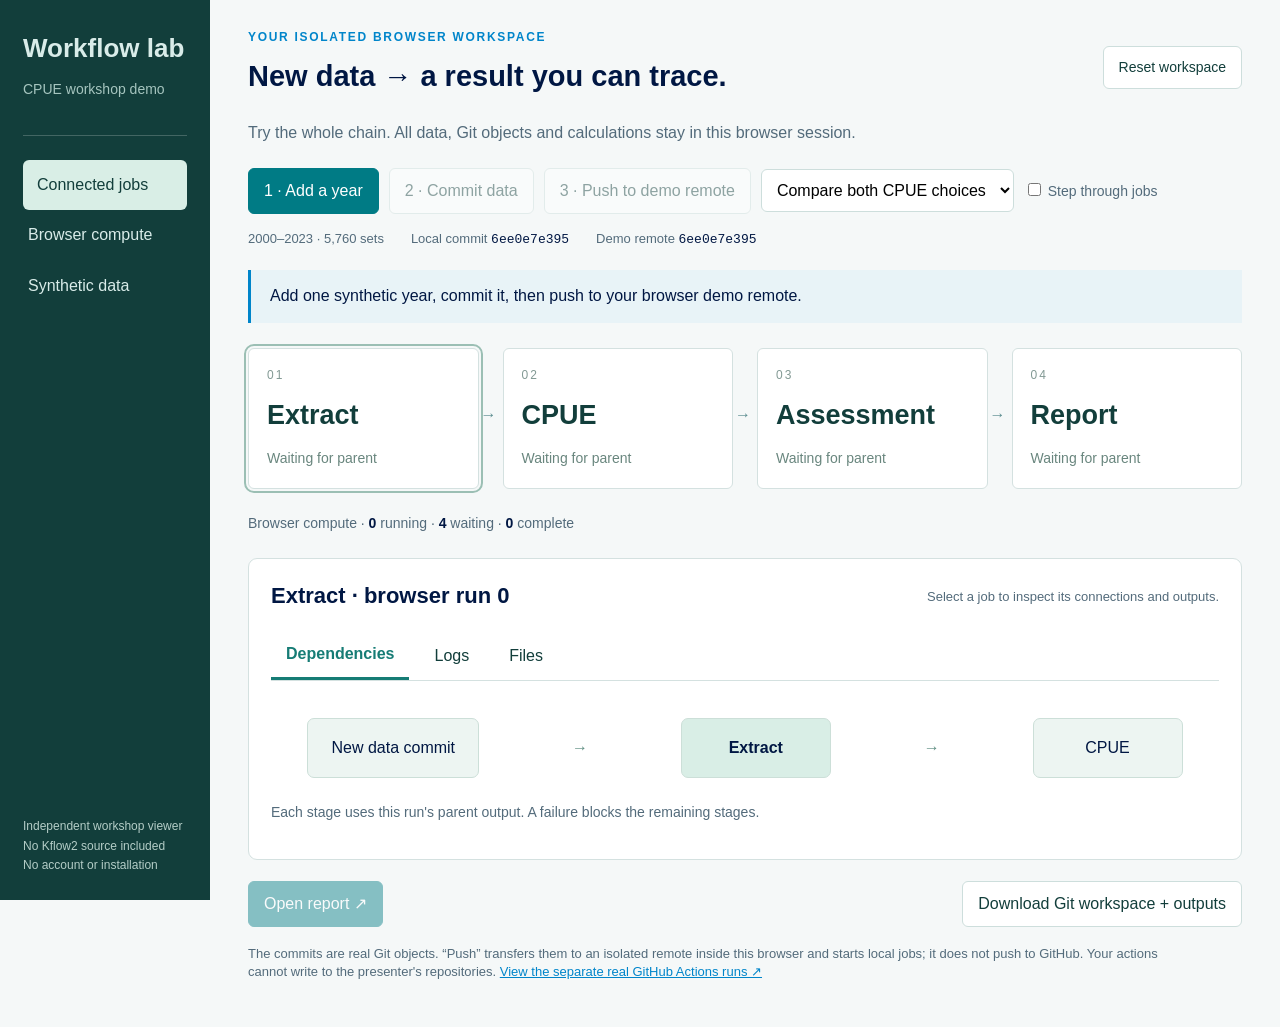
==== docs/browser.html @ b4235884 "Add a public workshop viewer and a local calculation companion" ====
<!doctype html><html lang="en"><head><meta charset="utf-8"><meta name="viewport" content="width=device-width,initial-scale=1"><meta name="referrer" content="no-referrer"><title>CPUE workshop · your browser workspace</title><style>*{box-sizing:border-box}body{margin:0;background:#f5f8f8;color:#001743;font:16px/1.4 Arial,sans-serif}aside{position:fixed;inset:0 auto 0 0;width:210px;padding:30px 23px;background:#123e3b;color:#d9ece9}aside h1{font-size:26px;margin:0 0 9px}aside p{font-size:14px;color:#a6c5bf}aside .nav{border-top:1px solid #436663;margin-top:35px;padding-top:24px}.nav div{padding:14px 5px}.nav .active{background:#d9eee6;color:#123e3b;border-radius:6px;padding-left:14px}aside footer{position:absolute;bottom:25px;left:23px;font-size:12px;line-height:1.6;color:#b4cdc7}main{max-width:1520px;margin-left:210px;padding:29px 38px}.top{display:flex;justify-content:space-between;align-items:center;gap:20px}.eyebrow{font-size:12px;letter-spacing:1.7px;color:#0085ca;font-weight:bold}h2{font-size:29px;margin:10px 0}p{color:#536b7b}a{color:#0085ca}button,select{font:inherit}button{cursor:pointer;border:1px solid #cddedc;background:white;color:#123e3b;border-radius:6px;padding:11px 15px}button:disabled{opacity:.45;cursor:default}button.primary{background:#007b85;border-color:#007b85;color:white}.controls{display:flex;gap:10px;align-items:center;flex-wrap:wrap;margin:23px 0 16px}.controls select{padding:11px;border:1px solid #cddedc;border-radius:6px;background:white}.versions{display:flex;gap:27px;flex-wrap:wrap;color:#536b7b;font-size:13px}.versions code{color:#001743}#notice{padding:15px 19px;background:#e8f3f7;border-left:3px solid #0085ca;min-height:50px;margin:21px 0}.chain{display:grid;grid-template-columns:repeat(4,1fr);gap:24px;margin:25px 0}.stage{position:relative;min-height:135px;text-align:left;padding:18px;border:1px solid #d4e1e0;background:white}.stage:not(:last-child):after{content:'→';position:absolute;right:-19px;top:55px;color:#5d8e91}.stage>span{display:block;color:#829994;font-size:12px;letter-spacing:2px}.stage b{display:block;font-size:27px;margin:13px 0}.stage small{font-size:14px;color:#69867e}.stage.selected{outline:2px solid #9bbfb4;outline-offset:2px}.stage.complete{border-color:#4c9d87}.stage.complete small{color:#007b6f}.stage.running{border-color:#dc9b36;background:#fff8eb}.stage.failed,.stage.blocked{border-color:#d47454}.workbench{border:1px solid #d4e1e0;border-radius:9px;background:white;margin-top:25px;padding:22px}.workbench header{display:flex;align-items:center;justify-content:space-between;gap:15px}.workbench h3{font-size:22px;margin:0}.tabs{display:flex;gap:10px;border-bottom:1px solid #d4e1e0;margin-top:20px}.tabs button{border:0;background:transparent;border-radius:0}.tabs .active{border-bottom:3px solid #167c75;color:#167c75;font-weight:bold}#detail{min-height:132px;padding:22px 0 0}#detail p{font-size:14px}.dependencies{display:flex;gap:20px;align-items:center;justify-content:space-around;margin:15px 0 25px}.dependencies span,.dependencies strong{background:#edf5f2;border:1px solid #ccdfd8;padding:18px 23px;border-radius:7px;min-width:150px;text-align:center}.dependencies strong{background:#d9eee6}.dependencies i{font-style:normal;color:#619084}pre{white-space:pre-wrap;overflow-wrap:anywhere;font-size:13px;color:#536b7b}.file{margin:0 10px 10px 0}.bottom{display:flex;align-items:center;justify-content:space-between;margin-top:21px;gap:20px}.counts{font-size:14px;color:#536b7b}.counts b{color:#001743}.scope{font-size:13px;color:#536b7b;max-width:950px;margin:18px 0}.step{font-size:14px;color:#536b7b;white-space:nowrap}#next{background:#fff8eb}.secondary-info{font-size:13px;color:#536b7b}.top>button{font-size:14px}@media(max-width:1050px){aside{width:150px;padding:25px 16px}main{margin-left:150px;padding:25px 24px}.chain{gap:16px}.stage b{font-size:23px}.stage{padding:14px}.dependencies{gap:10px}.dependencies span,.dependencies strong{min-width:100px;padding:13px}}@media(max-width:700px){aside{display:none}main{margin:0;padding:20px}.chain{grid-template-columns:repeat(2,1fr)}.stage:after{display:none}.top{align-items:start}.top h2{font-size:24px}.dependencies{flex-wrap:wrap}.workbench header{display:block}}
</style></head><body>
<aside><h1>Workflow lab</h1><p>CPUE workshop demo</p><div class="nav"><div class="active">Connected jobs</div><div>Browser compute</div><div>Synthetic data</div></div><footer>Independent workshop viewer<br>No Kflow2 source included<br>No account or installation</footer></aside>
<main><div class="top"><div><div class="eyebrow">YOUR ISOLATED BROWSER WORKSPACE</div><h2>New data → a result you can trace.</h2></div><button id="reset">Reset workspace</button></div>
<p>Try the whole chain. All data, Git objects and calculations stay in this browser session.</p>
<div class="controls"><button id="add" class="primary">1 · Add a year</button><button id="commit" disabled>2 · Commit data</button><button id="push" disabled>3 · Push to demo remote</button><select id="choice" aria-label="CPUE specification"><option value="both">Compare both CPUE choices</option><option value="vessel_adjusted">Year + vessel</option><option value="year_only">Year only</option></select><label class="step"><input type="checkbox" id="step"> Step through jobs</label><button id="next" hidden>Run next</button></div>
<div class="versions"><span id="period"></span><span>Local commit <code id="local-head"></code></span><span>Demo remote <code id="remote-head"></code></span></div>
<div id="notice" role="status">Preparing your local Git workspace…</div>
<div class="chain" id="chain"></div>
<div class="counts">Browser compute · <b id="running">0</b> running · <b id="waiting">4</b> waiting · <b id="complete">0</b> complete <span id="run-time"></span></div>
<section class="workbench"><header><h3 id="job-title">Job details</h3><span class="secondary-info">Select a job to inspect its connections and outputs.</span></header><div class="tabs"><button data-tab="dependencies" class="active">Dependencies</button><button data-tab="logs">Logs</button><button data-tab="files">Files</button></div><div id="detail"></div></section>
<div class="bottom"><button id="open-report" class="primary" disabled>Open report ↗</button><button id="export">Download Git workspace + outputs</button></div>
<p class="scope">The commits are real Git objects. “Push” transfers them to an isolated remote inside this browser and starts local jobs; it does not push to GitHub. Your actions cannot write to the presenter's repositories. <a href="https://github.com/kyuhank/cpue-toy-data/actions" target="_blank" rel="noopener">View the separate real GitHub Actions runs ↗</a></p>
</main><script id="dataset" type="application/json">{"sets":[["2000-0000",2000,"v01",800,8],["2000-0001",2000,"v01",1200,8],["2000-0002",2000,"v01",1200,8],["2000-0003",2000,"v01",1500,8],["2000-0004",2000,"v04",1500,24],["2000-0005",2000,"v01",800,6],["2000-0006",2000,"v02",1200,18],["2000-0007",2000,"v01",1000,6],["2000-0008",2000,"v01",800,4],["2000-0009",2000,"v01",1500,12],["2000-0010",2000,"v02",800,10],["2000-0011",2000,"v01",1500,5],["2000-0012",2000,"v01",800,5],["2000-0013",2000,"v02",800,11],["2000-0014",2000,"v04",800,15],["2000-0015",2000,"v02",1200,8],["2000-0016",2000,"v02",1200,12],["2000-0017",2000,"v01",1500,8],["2000-0018",2000,"v03",1500,19],["2000-0019",2000,"v04",800,15],["2000-0020",2000,"v03",1000,7],["2000-0021",2000,"v02",1500,15],["2000-0022",2000,"v01",1200,6],["2000-0023",2000,"v01",1200,6],["2000-0024",2000,"v03",1200,16],["2000-0025",2000,"v02",800,7],["2000-0026",2000,"v01",1200,10],["2000-0027",2000,"v01",1200,9],["2000-0028",2000,"v01",800,1],["2000-0029",2000,"v01",1000,8],["2000-0030",2000,"v03",1200,12],["2000-0031",2000,"v02",1200,9],["2000-0032",2000,"v01",1200,6],["2000-0033",2000,"v04",1500,19],["2000-0034",2000,"v04",1200,14],["2000-0035",2000,"v01",1200,6],["2000-0036",2000,"v01",800,3],["2000-0037",2000,"v02",1000,4],["2000-0038",2000,"v01",800,6],["2000-0039",2000,"v01",1500,14],["2000-0040",2000,"v01",800,7],["2000-0041",2000,"v01",800,5],["2000-0042",2000,"v03",1200,11],["2000-0043",2000,"v01",800,5],["2000-0044",2000,"v03",800,16],["2000-0045",2000,"v01",800,4],["2000-0046",2000,"v02",1500,11],["2000-0047",2000,"v01",800,7],["2000-0048",2000,"v01",800,5],["2000-0049",2000,"v03",1000,12],["2000-0050",2000,"v01",800,4],["2000-0051",2000,"v02",1000,10],["2000-0052",2000,"v01",1500,9],["2000-0053",2000,"v01",800,1],["2000-0054",2000,"v02",1200,7],["2000-0055",2000,"v02",1000,12],["2000-0056",2000,"v03",800,9],["2000-0057",2000,"v03",1500,21],["2000-0058",2000,"v02",1500,18],["2000-0059",2000,"v01",1000,4],["2000-0060",2000,"v03",1500,26],["2000-0061",2000,"v01",1000,7],["2000-0062",2000,"v02",1500,18],["2000-0063",2000,"v01",1000,11],["2000-0064",2000,"v02",1200,7],["2000-0065",2000,"v01",1200,4],["2000-0066",2000,"v03",1200,19],["2000-0067",2000,"v01",1500,15],["2000-0068",2000,"v02",1500,20],["2000-0069",2000,"v04",1500,28],["2000-0070",2000,"v01",800,11],["2000-0071",2000,"v01",1500,10],["2000-0072",2000,"v01",800,3],["2000-0073",2000,"v01",1500,9],["2000-0074",2000,"v04",1000,12],["2000-0075",2000,"v04",1500,29],["2000-0076",2000,"v02",1000,6],["2000-0077",2000,"v02",1200,8],["2000-0078",2000,"v02",1000,5],["2000-0079",2000,"v03",1500,15],["2000-0080",2000,"v02",1000,10],["2000-0081",2000,"v01",1200,12],["2000-0082",2000,"v02",1200,9],["2000-0083",2000,"v04",800,14],["2000-0084",2000,"v01",1000,9],["2000-0085",2000,"v01",800,7],["2000-0086",2000,"v03",1200,22],["2000-0087",2000,"v03",800,14],["2000-0088",2000,"v02",1000,8],["2000-0089",2000,"v01",800,6],["2000-0090",2000,"v01",1500,9],["2000-0091",2000,"v04",1500,26],["2000-0092",2000,"v01",1000,6],["2000-0093",2000,"v01",1000,8],["2000-0094",2000,"v02",800,2],["2000-0095",2000,"v01",800,5],["2000-0096",2000,"v01",1000,4],["2000-0097",2000,"v04",1200,20],["2000-0098",2000,"v03",800,12],["2000-0099",2000,"v01",1200,6],["2000-0100",2000,"v01",800,5],["2000-0101",2000,"v01",1000,5],["2000-0102",2000,"v02",1200,12],["2000-0103",2000,"v03",1500,26],["2000-0104",2000,"v01",800,2],["2000-0105",2000,"v01",1500,10],["2000-0106",2000,"v01",800,7],["2000-0107",2000,"v02",800,5],["2000-0108",2000,"v02",1000,12],["2000-0109",2000,"v02",1500,14],["2000-0110",2000,"v03",1200,20],["2000-0111",2000,"v01",1500,10],["2000-0112",2000,"v03",800,11],["2000-0113",2000,"v01",1200,7],["2000-0114",2000,"v02",1200,11],["2000-0115",2000,"v01",1500,8],["2000-0116",2000,"v04",1200,23],["2000-0117",2000,"v03",1000,10],["2000-0118",2000,"v01",1200,4],["2000-0119",2000,"v01",1200,8],["2000-0120",2000,"v01",1200,8],["2000-0121",2000,"v01",1500,7],["2000-0122",2000,"v02",800,9],["2000-0123",2000,"v01",1200,5],["2000-0124",2000,"v03",1200,9],["2000-0125",2000,"v03",1500,23],["2000-0126",2000,"v01",1200,7],["2000-0127",2000,"v02",1200,12],["2000-0128",2000,"v03",1200,16],["2000-0129",2000,"v03",1000,4],["2000-0130",2000,"v04",1000,17],["2000-0131",2000,"v02",800,7],["2000-0132",2000,"v01",1200,8],["2000-0133",2000,"v01",800,6],["2000-0134",2000,"v01",1200,6],["2000-0135",2000,"v02",800,7],["2000-0136",2000,"v03",1500,14],["2000-0137",2000,"v01",800,4],["2000-0138",2000,"v03",1500,24],["2000-0139",2000,"v02",1000,7],["2000-0140",2000,"v01",1500,7],["2000-0141",2000,"v02",800,16],["2000-0142",2000,"v01",1200,6],["2000-0143",2000,"v01",1000,7],["2000-0144",2000,"v01",1000,4],["2000-0145",2000,"v02",1000,7],["2000-0146",2000,"v02",1500,18],["2000-0147",2000,"v02",1200,9],["2000-0148",2000,"v03",1500,24],["2000-0149",2000,"v01",1200,5],["2000-0150",2000,"v02",1200,6],["2000-0151",2000,"v04",1500,26],["2000-0152",2000,"v04",800,11],["2000-0153",2000,"v01",1000,3],["2000-0154",2000,"v01",1000,7],["2000-0155",2000,"v04",1500,26],["2000-0156",2000,"v03",800,7],["2000-0157",2000,"v02",1500,14],["2000-0158",2000,"v03",1500,20],["2000-0159",2000,"v02",1500,21],["2000-0160",2000,"v03",800,8],["2000-0161",2000,"v02",800,12],["2000-0162",2000,"v01",1200,11],["2000-0163",2000,"v02",1200,6],["2000-0164",2000,"v02",1500,8],["2000-0165",2000,"v02",1200,14],["2000-0166",2000,"v03",1000,16],["2000-0167",2000,"v02",1200,10],["2000-0168",2000,"v03",1200,11],["2000-0169",2000,"v02",1200,9],["2000-0170",2000,"v01",1500,8],["2000-0171",2000,"v02",1500,11],["2000-0172",2000,"v02",1200,13],["2000-0173",2000,"v01",1500,6],["2000-0174",2000,"v01",800,6],["2000-0175",2000,"v04",1200,22],["2000-0176",2000,"v01",800,8],["2000-0177",2000,"v02",1000,7],["2000-0178",2000,"v02",1200,9],["2000-0179",2000,"v02",1200,14],["2000-0180",2000,"v01",1200,9],["2000-0181",2000,"v03",1500,24],["2000-0182",2000,"v01",1200,11],["2000-0183",2000,"v03",1000,11],["2000-0184",2000,"v01",800,6],["2000-0185",2000,"v03",1500,11],["2000-0186",2000,"v02",800,8],["2000-0187",2000,"v03",1000,16],["2000-0188",2000,"v01",1200,7],["2000-0189",2000,"v01",1500,9],["2000-0190",2000,"v02",1200,9],["2000-0191",2000,"v01",1500,8],["2000-0192",2000,"v02",1500,16],["2000-0193",2000,"v01",1500,11],["2000-0194",2000,"v02",800,9],["2000-0195",2000,"v02",800,9],["2000-0196",2000,"v01",1000,4],["2000-0197",2000,"v01",1000,3],["2000-0198",2000,"v02",1000,5],["2000-0199",2000,"v01",800,3],["2000-0200",2000,"v03",1500,21],["2000-0201",2000,"v01",1200,5],["2000-0202",2000,"v01",1500,7],["2000-0203",2000,"v02",1500,7],["2000-0204",2000,"v01",1000,5],["2000-0205",2000,"v01",1000,4],["2000-0206",2000,"v03",800,12],["2000-0207",2000,"v04",1000,14],["2000-0208",2000,"v02",800,13],["2000-0209",2000,"v01",1000,5],["2000-0210",2000,"v03",1500,24],["2000-0211",2000,"v04",1500,36],["2000-0212",2000,"v04",1500,29],["2000-0213",2000,"v02",1200,14],["2000-0214",2000,"v02",1500,15],["2000-0215",2000,"v01",1500,6],["2000-0216",2000,"v01",1200,4],["2000-0217",2000,"v02",1500,7],["2000-0218",2000,"v01",1200,8],["2000-0219",2000,"v01",1500,7],["2000-0220",2000,"v04",1200,23],["2000-0221",2000,"v03",800,10],["2000-0222",2000,"v03",1500,17],["2000-0223",2000,"v01",1000,4],["2000-0224",2000,"v02",800,7],["2000-0225",2000,"v03",1500,26],["2000-0226",2000,"v02",1200,11],["2000-0227",2000,"v01",800,7],["2000-0228",2000,"v02",1000,9],["2000-0229",2000,"v03",1200,14],["2000-0230",2000,"v02",800,6],["2000-0231",2000,"v01",1000,4],["2000-0232",2000,"v02",1500,19],["2000-0233",2000,"v02",1500,13],["2000-0234",2000,"v01",800,5],["2000-0235",2000,"v02",1000,7],["2000-0236",2000,"v02",1200,7],["2000-0237",2000,"v02",1000,5],["2000-0238",2000,"v03",1500,18],["2000-0239",2000,"v01",1200,6],["2001-0000",2001,"v01",800,4],["2001-0001",2001,"v01",1000,13],["2001-0002",2001,"v01",1000,8],["2001-0003",2001,"v03",1500,14],["2001-0004",2001,"v02",1000,8],["2001-0005",2001,"v02",1000,3],["2001-0006",2001,"v03",800,12],["2001-0007",2001,"v04",1200,16],["2001-0008",2001,"v02",800,6],["2001-0009",2001,"v02",1000,5],["2001-0010",2001,"v02",1200,8],["2001-0011",2001,"v02",1500,17],["2001-0012",2001,"v03",800,10],["2001-0013",2001,"v01",1200,14],["2001-0014",2001,"v03",1000,18],["2001-0015",2001,"v02",1000,9],["2001-0016",2001,"v04",1000,23],["2001-0017",2001,"v01",1200,5],["2001-0018",2001,"v02",800,8],["2001-0019",2001,"v01",800,4],["2001-0020",2001,"v01",1500,7],["2001-0021",2001,"v02",800,7],["2001-0022",2001,"v02",1200,10],["2001-0023",2001,"v01",1000,2],["2001-0024",2001,"v01",1000,6],["2001-0025",2001,"v02",800,8],["2001-0026",2001,"v01",800,4],["2001-0027",2001,"v01",1000,5],["2001-0028",2001,"v02",800,8],["2001-0029",2001,"v04",1200,21],["2001-0030",2001,"v04",800,22],["2001-0031",2001,"v03",1000,17],["2001-0032",2001,"v01",1500,13],["2001-0033",2001,"v02",800,7],["2001-0034",2001,"v02",1000,7],["2001-0035",2001,"v01",1200,1],["2001-0036",2001,"v02",800,10],["2001-0037",2001,"v01",1000,3],["2001-0038",2001,"v04",1000,9],["2001-0039",2001,"v01",1500,5],["2001-0040",2001,"v01",1000,8],["2001-0041",2001,"v01",1000,7],["2001-0042",2001,"v01",1200,9],["2001-0043",2001,"v01",1500,4],["2001-0044",2001,"v03",1200,20],["2001-0045",2001,"v04",1200,17],["2001-0046",2001,"v02",1000,9],["2001-0047",2001,"v01",800,8],["2001-0048",2001,"v01",1200,7],["2001-0049",2001,"v04",1500,22],["2001-0050",2001,"v02",1000,16],["2001-0051",2001,"v02",1500,13],["2001-0052",2001,"v03",1500,19],["2001-0053",2001,"v02",1500,10],["2001-0054",2001,"v04",1500,29],["2001-0055",2001,"v03",800,9],["2001-0056",2001,"v03",1200,14],["2001-0057",2001,"v01",800,6],["2001-0058",2001,"v02",1000,7],["2001-0059",2001,"v04",1000,21],["2001-0060",2001,"v04",1000,15],["2001-0061",2001,"v03",1500,23],["2001-0062",2001,"v03",1500,25],["2001-0063",2001,"v02",1200,9],["2001-0064",2001,"v02",800,10],["2001-0065",2001,"v04",1000,22],["2001-0066",2001,"v01",1000,8],["2001-0067",2001,"v03",1500,18],["2001-0068",2001,"v03",800,12],["2001-0069",2001,"v01",1000,5],["2001-0070",2001,"v03",800,21],["2001-0071",2001,"v01",1000,5],["2001-0072",2001,"v02",1000,6],["2001-0073",2001,"v03",1200,14],["2001-0074",2001,"v01",800,2],["2001-0075",2001,"v01",800,3],["2001-0076",2001,"v01",1200,8],["2001-0077",2001,"v02",1500,9],["2001-0078",2001,"v01",1000,7],["2001-0079",2001,"v01",1500,5],["2001-0080",2001,"v01",1000,3],["2001-0081",2001,"v02",1500,7],["2001-0082",2001,"v04",800,21],["2001-0083",2001,"v01",800,2],["2001-0084",2001,"v04",1500,25],["2001-0085",2001,"v02",1200,9],["2001-0086",2001,"v04",800,20],["2001-0087",2001,"v02",1200,4],["2001-0088",2001,"v04",1000,20],["2001-0089",2001,"v04",1500,33],["2001-0090",2001,"v01",1500,9],["2001-0091",2001,"v02",1200,18],["2001-0092",2001,"v02",1500,17],["2001-0093",2001,"v01",1000,3],["2001-0094",2001,"v02",800,4],["2001-0095",2001,"v01",1500,13],["2001-0096",2001,"v01",1000,2],["2001-0097",2001,"v04",1200,23],["2001-0098",2001,"v02",1500,13],["2001-0099",2001,"v02",800,6],["2001-0100",2001,"v03",1000,12],["2001-0101",2001,"v04",1000,18],["2001-0102",2001,"v02",1500,12],["2001-0103",2001,"v03",1000,13],["2001-0104",2001,"v04",1200,20],["2001-0105",2001,"v02",1500,12],["2001-0106",2001,"v02",800,13],["2001-0107",2001,"v04",1500,29],["2001-0108",2001,"v01",1500,9],["2001-0109",2001,"v04",1000,13],["2001-0110",2001,"v04",1200,27],["2001-0111",2001,"v02",1500,7],["2001-0112",2001,"v01",1200,10],["2001-0113",2001,"v01",1000,6],["2001-0114",2001,"v02",1000,11],["2001-0115",2001,"v01",1000,10],["2001-0116",2001,"v01",1000,11],["2001-0117",2001,"v02",1000,8],["2001-0118",2001,"v03",1200,9],["2001-0119",2001,"v03",800,16],["2001-0120",2001,"v02",1200,7],["2001-0121",2001,"v01",1000,2],["2001-0122",2001,"v02",1500,13],["2001-0123",2001,"v02",1200,12],["2001-0124",2001,"v02",1000,7],["2001-0125",2001,"v02",1500,9],["2001-0126",2001,"v01",1500,10],["2001-0127",2001,"v01",1000,10],["2001-0128",2001,"v02",1500,10],["2001-0129",2001,"v03",1000,9],["2001-0130",2001,"v04",1200,24],["2001-0131",2001,"v01",1200,9],["2001-0132",2001,"v04",800,6],["2001-0133",2001,"v02",1200,11],["2001-0134",2001,"v01",800,5],["2001-0135",2001,"v01",1200,6],["2001-0136",2001,"v01",800,4],["2001-0137",2001,"v01",800,4],["2001-0138",2001,"v04",800,19],["2001-0139",2001,"v01",1500,7],["2001-0140",2001,"v02",1000,10],["2001-0141",2001,"v01",1200,7],["2001-0142",2001,"v01",1200,8],["2001-0143",2001,"v01",1000,6],["2001-0144",2001,"v01",1200,4],["2001-0145",2001,"v02",1000,5],["2001-0146",2001,"v02",1200,6],["2001-0147",2001,"v02",1000,8],["2001-0148",2001,"v02",800,8],["2001-0149",2001,"v02",1000,12],["2001-0150",2001,"v02",1200,15],["2001-0151",2001,"v04",1000,15],["2001-0152",2001,"v02",1500,12],["2001-0153",2001,"v04",800,17],["2001-0154",2001,"v02",1500,18],["2001-0155",2001,"v04",1500,30],["2001-0156",2001,"v03",800,8],["2001-0157",2001,"v01",800,8],["2001-0158",2001,"v04",800,16],["2001-0159",2001,"v01",1000,7],["2001-0160",2001,"v02",1200,8],["2001-0161",2001,"v03",1200,17],["2001-0162",2001,"v01",800,2],["2001-0163",2001,"v01",1200,7],["2001-0164",2001,"v01",1200,8],["2001-0165",2001,"v02",1200,11],["2001-0166",2001,"v03",1000,12],["2001-0167",2001,"v03",800,9],["2001-0168",2001,"v04",800,16],["2001-0169",2001,"v03",1500,15],["2001-0170",2001,"v04",800,13],["2001-0171",2001,"v04",1200,16],["2001-0172",2001,"v04",1500,34],["2001-0173",2001,"v01",1500,5],["2001-0174",2001,"v01",1200,7],["2001-0175",2001,"v02",1500,13],["2001-0176",2001,"v02",1200,6],["2001-0177",2001,"v03",1500,20],["2001-0178",2001,"v01",1200,8],["2001-0179",2001,"v01",1000,3],["2001-0180",2001,"v04",800,11],["2001-0181",2001,"v02",1200,7],["2001-0182",2001,"v02",1200,10],["2001-0183",2001,"v04",800,14],["2001-0184",2001,"v01",1000,10],["2001-0185",2001,"v01",800,7],["2001-0186",2001,"v01",1200,11],["2001-0187",2001,"v02",1500,19],["2001-0188",2001,"v03",1000,13],["2001-0189",2001,"v02",800,6],["2001-0190",2001,"v01",800,6],["2001-0191",2001,"v01",1200,11],["2001-0192",2001,"v02",1000,5],["2001-0193",2001,"v01",1500,6],["2001-0194",2001,"v01",1500,6],["2001-0195",2001,"v03",1200,17],["2001-0196",2001,"v01",1000,9],["2001-0197",2001,"v02",800,5],["2001-0198",2001,"v03",1000,12],["2001-0199",2001,"v01",1200,2],["2001-0200",2001,"v01",1200,4],["2001-0201",2001,"v02",1000,5],["2001-0202",2001,"v01",800,4],["2001-0203",2001,"v04",1000,20],["2001-0204",2001,"v01",1000,15],["2001-0205",2001,"v01",800,7],["2001-0206",2001,"v03",800,16],["2001-0207",2001,"v04",1200,17],["2001-0208",2001,"v03",800,10],["2001-0209",2001,"v01",1500,7],["2001-0210",2001,"v03",1000,14],["2001-0211",2001,"v04",800,12],["2001-0212",2001,"v01",1000,3],["2001-0213",2001,"v02",1200,6],["2001-0214",2001,"v03",1500,18],["2001-0215",2001,"v03",800,11],["2001-0216",2001,"v01",1500,7],["2001-0217",2001,"v02",1000,14],["2001-0218",2001,"v01",1200,5],["2001-0219",2001,"v02",1500,19],["2001-0220",2001,"v01",1500,13],["2001-0221",2001,"v02",1500,14],["2001-0222",2001,"v01",1200,5],["2001-0223",2001,"v03",800,11],["2001-0224",2001,"v01",1200,8],["2001-0225",2001,"v01",1000,10],["2001-0226",2001,"v01",1200,6],["2001-0227",2001,"v03",800,9],["2001-0228",2001,"v01",1500,7],["2001-0229",2001,"v02",1000,12],["2001-0230",2001,"v02",1000,6],["2001-0231",2001,"v01",1500,6],["2001-0232",2001,"v01",800,8],["2001-0233",2001,"v01",800,3],["2001-0234",2001,"v02",1200,11],["2001-0235",2001,"v04",1500,35],["2001-0236",2001,"v01",1200,7],["2001-0237",2001,"v01",1500,9],["2001-0238",2001,"v02",1200,8],["2001-0239",2001,"v01",1200,6],["2002-0000",2002,"v04",1200,22],["2002-0001",2002,"v01",1500,3],["2002-0002",2002,"v02",1000,10],["2002-0003",2002,"v02",1200,11],["2002-0004",2002,"v01",1000,4],["2002-0005",2002,"v02",1000,9],["2002-0006",2002,"v04",1200,17],["2002-0007",2002,"v01",800,8],["2002-0008",2002,"v01",1200,6],["2002-0009",2002,"v02",1200,7],["2002-0010",2002,"v02",800,9],["2002-0011",2002,"v01",800,6],["2002-0012",2002,"v01",1000,7],["2002-0013",2002,"v01",800,2],["2002-0014",2002,"v02",1000,8],["2002-0015",2002,"v01",1500,2],["2002-0016",2002,"v02",800,9],["2002-0017",2002,"v02",1000,7],["2002-0018",2002,"v02",1500,11],["2002-0019",2002,"v03",1200,14],["2002-0020",2002,"v03",1200,18],["2002-0021",2002,"v02",1000,15],["2002-0022",2002,"v01",1500,13],["2002-0023",2002,"v03",1200,18],["2002-0024",2002,"v01",800,4],["2002-0025",2002,"v03",1500,18],["2002-0026",2002,"v01",800,9],["2002-0027",2002,"v01",1200,7],["2002-0028",2002,"v02",800,6],["2002-0029",2002,"v02",1500,11],["2002-0030",2002,"v01",800,7],["2002-0031",2002,"v03",1500,20],["2002-0032",2002,"v01",1000,5],["2002-0033",2002,"v02",1200,9],["2002-0034",2002,"v01",1200,2],["2002-0035",2002,"v02",800,6],["2002-0036",2002,"v04",1500,18],["2002-0037",2002,"v04",800,16],["2002-0038",2002,"v02",1000,4],["2002-0039",2002,"v01",1500,8],["2002-0040",2002,"v01",1000,3],["2002-0041",2002,"v04",1200,11],["2002-0042",2002,"v01",1200,7],["2002-0043",2002,"v02",1000,9],["2002-0044",2002,"v02",1000,13],["2002-0045",2002,"v03",1200,17],["2002-0046",2002,"v02",800,5],["2002-0047",2002,"v02",1200,9],["2002-0048",2002,"v01",1000,7],["2002-0049",2002,"v02",1000,6],["2002-0050",2002,"v02",1200,15],["2002-0051",2002,"v01",1500,15],["2002-0052",2002,"v04",800,10],["2002-0053",2002,"v02",1000,8],["2002-0054",2002,"v02",1000,8],["2002-0055",2002,"v01",1000,3],["2002-0056",2002,"v02",800,8],["2002-0057",2002,"v02",1500,16],["2002-0058",2002,"v01",800,7],["2002-0059",2002,"v01",1000,5],["2002-0060",2002,"v02",800,8],["2002-0061",2002,"v01",1000,2],["2002-0062",2002,"v01",800,2],["2002-0063",2002,"v01",1000,6],["2002-0064",2002,"v01",1000,3],["2002-0065",2002,"v01",1200,10],["2002-0066",2002,"v01",1200,10],["2002-0067",2002,"v03",1000,9],["2002-0068",2002,"v04",1200,21],["2002-0069",2002,"v01",800,6],["2002-0070",2002,"v03",800,8],["2002-0071",2002,"v01",1000,5],["2002-0072",2002,"v04",1200,13],["2002-0073",2002,"v02",1200,6],["2002-0074",2002,"v03",1000,16],["2002-0075",2002,"v02",1500,13],["2002-0076",2002,"v01",1200,7],["2002-0077",2002,"v01",1200,6],["2002-0078",2002,"v02",800,8],["2002-0079",2002,"v01",1000,5],["2002-0080",2002,"v01",1500,8],["2002-0081",2002,"v02",800,7],["2002-0082",2002,"v04",1000,11],["2002-0083",2002,"v01",1200,9],["2002-0084",2002,"v03",800,7],["2002-0085",2002,"v01",1500,12],["2002-0086",2002,"v04",1200,13],["2002-0087",2002,"v01",1000,8],["2002-0088",2002,"v03",800,7],["2002-0089",2002,"v03",1000,9],["2002-0090",2002,"v01",1500,6],["2002-0091",2002,"v01",1200,3],["2002-0092",2002,"v01",1200,12],["2002-0093",2002,"v02",1500,13],["2002-0094",2002,"v01",800,4],["2002-0095",2002,"v04",800,14],["2002-0096",2002,"v01",1500,6],["2002-0097",2002,"v01",1000,5],["2002-0098",2002,"v02",1200,17],["2002-0099",2002,"v04",1000,16],["2002-0100",2002,"v01",1200,6],["2002-0101",2002,"v02",800,6],["2002-0102",2002,"v04",1200,18],["2002-0103",2002,"v03",1500,8],["2002-0104",2002,"v02",1200,8],["2002-0105",2002,"v01",1000,7],["2002-0106",2002,"v01",1000,5],["2002-0107",2002,"v03",1000,9],["2002-0108",2002,"v01",1200,11],["2002-0109",2002,"v02",1500,13],["2002-0110",2002,"v01",1500,11],["2002-0111",2002,"v02",1000,8],["2002-0112",2002,"v03",1200,16],["2002-0113",2002,"v03",800,18],["2002-0114",2002,"v02",1200,6],["2002-0115",2002,"v01",800,3],["2002-0116",2002,"v01",1200,6],["2002-0117",2002,"v01",800,8],["2002-0118",2002,"v01",1000,3],["2002-0119",2002,"v02",1500,13],["2002-0120",2002,"v01",1500,4],["2002-0121",2002,"v02",1500,16],["2002-0122",2002,"v03",1200,14],["2002-0123",2002,"v02",1000,10],["2002-0124",2002,"v02",1000,7],["2002-0125",2002,"v03",800,6],["2002-0126",2002,"v02",1000,4],["2002-0127",2002,"v03",1200,12],["2002-0128",2002,"v03",1500,21],["2002-0129",2002,"v03",800,7],["2002-0130",2002,"v04",1000,14],["2002-0131",2002,"v03",1000,9],["2002-0132",2002,"v01",1200,6],["2002-0133",2002,"v01",1000,3],["2002-0134",2002,"v01",1000,3],["2002-0135",2002,"v01",800,6],["2002-0136",2002,"v03",1500,17],["2002-0137",2002,"v01",800,9],["2002-0138",2002,"v02",1200,11],["2002-0139",2002,"v01",800,10],["2002-0140",2002,"v01",1500,8],["2002-0141",2002,"v02",1500,13],["2002-0142",2002,"v01",800,2],["2002-0143",2002,"v04",1200,21],["2002-0144",2002,"v02",1200,12],["2002-0145",2002,"v04",800,16],["2002-0146",2002,"v01",1000,7],["2002-0147",2002,"v04",1500,26],["2002-0148",2002,"v01",1500,8],["2002-0149",2002,"v03",1000,13],["2002-0150",2002,"v02",1500,16],["2002-0151",2002,"v02",1500,13],["2002-0152",2002,"v01",1500,8],["2002-0153",2002,"v01",1000,7],["2002-0154",2002,"v01",1000,5],["2002-0155",2002,"v01",800,5],["2002-0156",2002,"v02",1500,14],["2002-0157",2002,"v01",1500,5],["2002-0158",2002,"v03",1000,15],["2002-0159",2002,"v03",1200,19],["2002-0160",2002,"v04",800,13],["2002-0161",2002,"v03",1000,15],["2002-0162",2002,"v01",800,2],["2002-0163",2002,"v02",1200,5],["2002-0164",2002,"v01",1500,9],["2002-0165",2002,"v02",1500,15],["2002-0166",2002,"v01",1000,2],["2002-0167",2002,"v02",800,10],["2002-0168",2002,"v04",1500,26],["2002-0169",2002,"v01",800,6],["2002-0170",2002,"v02",1000,4],["2002-0171",2002,"v03",1200,15],["2002-0172",2002,"v02",1500,14],["2002-0173",2002,"v04",1500,14],["2002-0174",2002,"v03",1500,17],["2002-0175",2002,"v02",1000,6],["2002-0176",2002,"v02",1500,18],["2002-0177",2002,"v04",800,12],["2002-0178",2002,"v01",1000,8],["2002-0179",2002,"v02",1200,8],["2002-0180",2002,"v01",1000,7],["2002-0181",2002,"v02",1000,3],["2002-0182",2002,"v02",1000,7],["2002-0183",2002,"v01",800,7],["2002-0184",2002,"v01",1200,4],["2002-0185",2002,"v04",800,16],["2002-0186",2002,"v02",1500,12],["2002-0187",2002,"v01",800,7],["2002-0188",2002,"v01",1000,8],["2002-0189",2002,"v01",1200,7],["2002-0190",2002,"v02",800,8],["2002-0191",2002,"v01",800,2],["2002-0192",2002,"v01",1200,7],["2002-0193",2002,"v02",1000,5],["2002-0194",2002,"v02",1200,12],["2002-0195",2002,"v02",1000,10],["2002-0196",2002,"v01",800,5],["2002-0197",2002,"v04",800,11],["2002-0198",2002,"v02",1000,11],["2002-0199",2002,"v02",1000,6],["2002-0200",2002,"v01",800,5],["2002-0201",2002,"v01",1500,6],["2002-0202",2002,"v02",1000,13],["2002-0203",2002,"v01",1000,6],["2002-0204",2002,"v01",1000,5],["2002-0205",2002,"v04",1000,17],["2002-0206",2002,"v01",1200,10],["2002-0207",2002,"v01",1000,2],["2002-0208",2002,"v01",1200,7],["2002-0209",2002,"v03",1500,17],["2002-0210",2002,"v01",800,4],["2002-0211",2002,"v01",800,5],["2002-0212",2002,"v02",1200,12],["2002-0213",2002,"v02",1200,12],["2002-0214",2002,"v04",1000,10],["2002-0215",2002,"v02",1200,11],["2002-0216",2002,"v03",1000,21],["2002-0217",2002,"v01",1500,11],["2002-0218",2002,"v01",1000,3],["2002-0219",2002,"v01",1500,10],["2002-0220",2002,"v04",1500,23],["2002-0221",2002,"v04",800,13],["2002-0222",2002,"v01",1500,5],["2002-0223",2002,"v04",1200,15],["2002-0224",2002,"v02",1500,16],["2002-0225",2002,"v02",800,9],["2002-0226",2002,"v01",800,4],["2002-0227",2002,"v02",1000,8],["2002-0228",2002,"v01",800,5],["2002-0229",2002,"v01",1500,5],["2002-0230",2002,"v01",1500,4],["2002-0231",2002,"v01",1500,10],["2002-0232",2002,"v02",800,8],["2002-0233",2002,"v01",800,3],["2002-0234",2002,"v01",800,7],["2002-0235",2002,"v01",1500,14],["2002-0236",2002,"v02",1200,9],["2002-0237",2002,"v02",1000,11],["2002-0238",2002,"v04",800,17],["2002-0239",2002,"v01",1500,8],["2003-0000",2003,"v01",1200,9],["2003-0001",2003,"v03",1500,18],["2003-0002",2003,"v03",1500,13],["2003-0003",2003,"v01",1000,7],["2003-0004",2003,"v02",800,6],["2003-0005",2003,"v02",1500,12],["2003-0006",2003,"v01",1500,8],["2003-0007",2003,"v02",1500,12],["2003-0008",2003,"v01",1200,2],["2003-0009",2003,"v03",1000,13],["2003-0010",2003,"v01",800,5],["2003-0011",2003,"v04",1500,22],["2003-0012",2003,"v03",1500,29],["2003-0013",2003,"v01",1000,6],["2003-0014",2003,"v04",1200,15],["2003-0015",2003,"v01",1200,9],["2003-0016",2003,"v01",1200,8],["2003-0017",2003,"v01",800,6],["2003-0018",2003,"v01",1000,2],["2003-0019",2003,"v02",1000,11],["2003-0020",2003,"v01",800,4],["2003-0021",2003,"v01",1000,8],["2003-0022",2003,"v03",800,10],["2003-0023",2003,"v02",800,4],["2003-0024",2003,"v01",1200,7],["2003-0025",2003,"v01",1500,8],["2003-0026",2003,"v04",1500,29],["2003-0027",2003,"v01",1500,2],["2003-0028",2003,"v04",1200,21],["2003-0029",2003,"v02",1500,13],["2003-0030",2003,"v02",1000,8],["2003-0031",2003,"v03",1200,17],["2003-0032",2003,"v01",1500,11],["2003-0033",2003,"v01",1500,5],["2003-0034",2003,"v01",1000,4],["2003-0035",2003,"v03",1000,12],["2003-0036",2003,"v02",800,6],["2003-0037",2003,"v01",800,6],["2003-0038",2003,"v02",1500,15],["2003-0039",2003,"v03",1000,13],["2003-0040",2003,"v01",800,5],["2003-0041",2003,"v01",1500,7],["2003-0042",2003,"v04",1200,23],["2003-0043",2003,"v04",1200,18],["2003-0044",2003,"v04",1000,24],["2003-0045",2003,"v01",1500,5],["2003-0046",2003,"v01",1500,5],["2003-0047",2003,"v01",1200,8],["2003-0048",2003,"v01",800,6],["2003-0049",2003,"v02",800,5],["2003-0050",2003,"v02",1200,10],["2003-0051",2003,"v04",1000,23],["2003-0052",2003,"v01",800,4],["2003-0053",2003,"v04",1200,18],["2003-0054",2003,"v01",800,2],["2003-0055",2003,"v02",800,2],["2003-0056",2003,"v03",1500,12],["2003-0057",2003,"v03",800,10],["2003-0058",2003,"v03",1500,12],["2003-0059",2003,"v02",1000,5],["2003-0060",2003,"v02",1000,12],["2003-0061",2003,"v01",800,4],["2003-0062",2003,"v01",1500,12],["2003-0063",2003,"v02",1000,10],["2003-0064",2003,"v02",1200,11],["2003-0065",2003,"v02",1000,4],["2003-0066",2003,"v03",1000,14],["2003-0067",2003,"v01",1000,4],["2003-0068",2003,"v02",1000,8],["2003-0069",2003,"v04",800,15],["2003-0070",2003,"v02",1500,15],["2003-0071",2003,"v01",1200,7],["2003-0072",2003,"v02",1200,4],["2003-0073",2003,"v03",1200,7],["2003-0074",2003,"v01",1200,4],["2003-0075",2003,"v01",1200,4],["2003-0076",2003,"v01",800,3],["2003-0077",2003,"v02",800,11],["2003-0078",2003,"v02",1500,9],["2003-0079",2003,"v01",1000,7],["2003-0080",2003,"v02",1500,12],["2003-0081",2003,"v01",800,4],["2003-0082",2003,"v02",800,1],["2003-0083",2003,"v04",1500,26],["2003-0084",2003,"v04",1200,16],["2003-0085",2003,"v03",1000,11],["2003-0086",2003,"v01",1500,9],["2003-0087",2003,"v01",1200,8],["2003-0088",2003,"v04",1500,22],["2003-0089",2003,"v02",800,4],["2003-0090",2003,"v01",1200,5],["2003-0091",2003,"v04",800,14],["2003-0092",2003,"v01",800,7],["2003-0093",2003,"v01",1500,8],["2003-0094",2003,"v03",800,6],["2003-0095",2003,"v02",800,12],["2003-0096",2003,"v03",1500,16],["2003-0097",2003,"v03",800,15],["2003-0098",2003,"v01",1500,8],["2003-0099",2003,"v03",1000,11],["2003-0100",2003,"v01",1000,5],["2003-0101",2003,"v02",1200,14],["2003-0102",2003,"v01",1000,8],["2003-0103",2003,"v02",1000,4],["2003-0104",2003,"v02",800,7],["2003-0105",2003,"v02",800,5],["2003-0106",2003,"v01",1200,7],["2003-0107",2003,"v01",1000,6],["2003-0108",2003,"v02",1000,10],["2003-0109",2003,"v02",800,7],["2003-0110",2003,"v01",1000,4],["2003-0111",2003,"v03",1500,12],["2003-0112",2003,"v03",1500,26],["2003-0113",2003,"v01",1000,2],["2003-0114",2003,"v01",1200,6],["2003-0115",2003,"v02",800,9],["2003-0116",2003,"v02",1200,11],["2003-0117",2003,"v02",1500,12],["2003-0118",2003,"v01",800,1],["2003-0119",2003,"v02",1200,14],["2003-0120",2003,"v04",1000,9],["2003-0121",2003,"v01",1500,6],["2003-0122",2003,"v01",1200,6],["2003-0123",2003,"v02",1200,7],["2003-0124",2003,"v02",1000,11],["2003-0125",2003,"v01",1000,2],["2003-0126",2003,"v04",1000,24],["2003-0127",2003,"v03",1200,12],["2003-0128",2003,"v01",1500,2],["2003-0129",2003,"v03",800,8],["2003-0130",2003,"v03",1500,21],["2003-0131",2003,"v04",1000,14],["2003-0132",2003,"v01",1200,11],["2003-0133",2003,"v02",1000,8],["2003-0134",2003,"v01",800,6],["2003-0135",2003,"v02",800,8],["2003-0136",2003,"v01",1000,5],["2003-0137",2003,"v01",1000,8],["2003-0138",2003,"v02",1200,13],["2003-0139",2003,"v01",1200,3],["2003-0140",2003,"v04",1500,35],["2003-0141",2003,"v01",1500,7],["2003-0142",2003,"v02",800,8],["2003-0143",2003,"v01",1200,7],["2003-0144",2003,"v03",1200,12],["2003-0145",2003,"v03",1500,14],["2003-0146",2003,"v02",800,7],["2003-0147",2003,"v01",800,1],["2003-0148",2003,"v01",800,4],["2003-0149",2003,"v01",1000,6],["2003-0150",2003,"v01",800,2],["2003-0151",2003,"v01",800,4],["2003-0152",2003,"v01",1200,17],["2003-0153",2003,"v03",1200,14],["2003-0154",2003,"v01",1500,9],["2003-0155",2003,"v04",1000,11],["2003-0156",2003,"v03",1500,17],["2003-0157",2003,"v02",1000,5],["2003-0158",2003,"v01",1500,8],["2003-0159",2003,"v02",1000,5],["2003-0160",2003,"v02",800,7],["2003-0161",2003,"v01",1200,5],["2003-0162",2003,"v01",800,3],["2003-0163",2003,"v01",800,4],["2003-0164",2003,"v02",800,12],["2003-0165",2003,"v03",1000,11],["2003-0166",2003,"v01",800,3],["2003-0167",2003,"v01",1500,4],["2003-0168",2003,"v01",1500,5],["2003-0169",2003,"v01",1200,4],["2003-0170",2003,"v01",800,6],["2003-0171",2003,"v03",800,10],["2003-0172",2003,"v03",1500,13],["2003-0173",2003,"v01",1200,7],["2003-0174",2003,"v02",1000,10],["2003-0175",2003,"v01",1500,8],["2003-0176",2003,"v02",1500,14],["2003-0177",2003,"v04",800,15],["2003-0178",2003,"v04",1500,19],["2003-0179",2003,"v01",800,4],["2003-0180",2003,"v03",1000,11],["2003-0181",2003,"v02",1000,8],["2003-0182",2003,"v01",1200,3],["2003-0183",2003,"v01",800,6],["2003-0184",2003,"v01",1000,5],["2003-0185",2003,"v01",800,2],["2003-0186",2003,"v02",1000,6],["2003-0187",2003,"v01",1000,2],["2003-0188",2003,"v01",800,6],["2003-0189",2003,"v02",1000,5],["2003-0190",2003,"v01",800,2],["2003-0191",2003,"v01",800,2],["2003-0192",2003,"v04",1200,22],["2003-0193",2003,"v04",1500,21],["2003-0194",2003,"v01",1200,3],["2003-0195",2003,"v04",1500,23],["2003-0196",2003,"v03",1200,16],["2003-0197",2003,"v02",800,5],["2003-0198",2003,"v04",800,17],["2003-0199",2003,"v01",1000,6],["2003-0200",2003,"v02",1200,9],["2003-0201",2003,"v01",1000,2],["2003-0202",2003,"v02",1200,11],["2003-0203",2003,"v02",1500,11],["2003-0204",2003,"v01",1000,3],["2003-0205",2003,"v01",800,1],["2003-0206",2003,"v02",800,11],["2003-0207",2003,"v03",1000,16],["2003-0208",2003,"v02",1200,6],["2003-0209",2003,"v02",800,11],["2003-0210",2003,"v04",1000,16],["2003-0211",2003,"v02",800,9],["2003-0212",2003,"v02",1500,9],["2003-0213",2003,"v01",1500,7],["2003-0214",2003,"v01",1000,3],["2003-0215",2003,"v04",1000,19],["2003-0216",2003,"v03",1200,12],["2003-0217",2003,"v01",1000,5],["2003-0218",2003,"v01",800,5],["2003-0219",2003,"v03",800,8],["2003-0220",2003,"v02",1000,9],["2003-0221",2003,"v01",1000,6],["2003-0222",2003,"v02",1000,15],["2003-0223",2003,"v03",1500,16],["2003-0224",2003,"v02",1000,14],["2003-0225",2003,"v04",800,11],["2003-0226",2003,"v01",800,5],["2003-0227",2003,"v01",1200,8],["2003-0228",2003,"v02",1200,13],["2003-0229",2003,"v02",1200,6],["2003-0230",2003,"v03",800,11],["2003-0231",2003,"v02",1200,15],["2003-0232",2003,"v01",1500,8],["2003-0233",2003,"v02",1200,9],["2003-0234",2003,"v01",1000,4],["2003-0235",2003,"v01",800,3],["2003-0236",2003,"v02",800,7],["2003-0237",2003,"v02",1000,12],["2003-0238",2003,"v03",1500,22],["2003-0239",2003,"v03",800,13],["2004-0000",2004,"v04",1000,17],["2004-0001",2004,"v02",1200,13],["2004-0002",2004,"v01",1200,5],["2004-0003",2004,"v02",1200,7],["2004-0004",2004,"v03",1000,8],["2004-0005",2004,"v02",1200,5],["2004-0006",2004,"v02",1500,13],["2004-0007",2004,"v01",800,3],["2004-0008",2004,"v04",1500,20],["2004-0009",2004,"v01",1200,7],["2004-0010",2004,"v01",1500,4],["2004-0011",2004,"v02",1200,4],["2004-0012",2004,"v02",1200,10],["2004-0013",2004,"v02",1200,12],["2004-0014",2004,"v01",1500,5],["2004-0015",2004,"v02",1500,6],["2004-0016",2004,"v02",800,8],["2004-0017",2004,"v04",1500,19],["2004-0018",2004,"v02",1200,11],["2004-0019",2004,"v03",1500,21],["2004-0020",2004,"v02",800,11],["2004-0021",2004,"v02",800,6],["2004-0022",2004,"v03",1500,16],["2004-0023",2004,"v04",800,14],["2004-0024",2004,"v02",1500,8],["2004-0025",2004,"v04",1000,24],["2004-0026",2004,"v01",800,7],["2004-0027",2004,"v02",1500,15],["2004-0028",2004,"v02",1500,12],["2004-0029",2004,"v02",1500,12],["2004-0030",2004,"v01",1000,10],["2004-0031",2004,"v03",800,10],["2004-0032",2004,"v02",1200,11],["2004-0033",2004,"v03",1200,11],["2004-0034",2004,"v03",1500,18],["2004-0035",2004,"v02",1200,8],["2004-0036",2004,"v04",1500,25],["2004-0037",2004,"v01",1200,4],["2004-0038",2004,"v02",800,8],["2004-0039",2004,"v02",1500,5],["2004-0040",2004,"v01",1200,4],["2004-0041",2004,"v02",1000,10],["2004-0042",2004,"v02",1200,11],["2004-0043",2004,"v02",1000,10],["2004-0044",2004,"v02",1200,8],["2004-0045",2004,"v01",1000,3],["2004-0046",2004,"v01",1500,4],["2004-0047",2004,"v02",1200,4],["2004-0048",2004,"v01",1200,12],["2004-0049",2004,"v01",800,5],["2004-0050",2004,"v01",1200,7],["2004-0051",2004,"v02",1200,14],["2004-0052",2004,"v01",1000,6],["2004-0053",2004,"v01",1000,5],["2004-0054",2004,"v03",1500,19],["2004-0055",2004,"v01",800,3],["2004-0056",2004,"v01",1500,6],["2004-0057",2004,"v02",800,7],["2004-0058",2004,"v02",1500,16],["2004-0059",2004,"v03",1000,18],["2004-0060",2004,"v01",1000,6],["2004-0061",2004,"v04",1200,22],["2004-0062",2004,"v01",1500,13],["2004-0063",2004,"v01",1200,4],["2004-0064",2004,"v04",1200,8],["2004-0065",2004,"v04",1500,22],["2004-0066",2004,"v02",800,11],["2004-0067",2004,"v02",1000,6],["2004-0068",2004,"v01",1200,3],["2004-0069",2004,"v02",1500,11],["2004-0070",2004,"v04",1200,19],["2004-0071",2004,"v03",1500,18],["2004-0072",2004,"v01",1500,12],["2004-0073",2004,"v02",1000,11],["2004-0074",2004,"v02",1000,5],["2004-0075",2004,"v04",800,16],["2004-0076",2004,"v04",1200,23],["2004-0077",2004,"v02",1500,15],["2004-0078",2004,"v03",800,12],["2004-0079",2004,"v03",1000,8],["2004-0080",2004,"v01",800,4],["2004-0081",2004,"v04",1500,29],["2004-0082",2004,"v03",1200,19],["2004-0083",2004,"v03",800,10],["2004-0084",2004,"v02",1000,9],["2004-0085",2004,"v04",1000,19],["2004-0086",2004,"v02",800,7],["2004-0087",2004,"v02",1500,13],["2004-0088",2004,"v01",1500,5],["2004-0089",2004,"v04",1500,18],["2004-0090",2004,"v04",1000,15],["2004-0091",2004,"v01",800,2],["2004-0092",2004,"v02",1500,11],["2004-0093",2004,"v03",1200,17],["2004-0094",2004,"v02",1200,7],["2004-0095",2004,"v02",800,5],["2004-0096",2004,"v01",1200,3],["2004-0097",2004,"v03",1000,5],["2004-0098",2004,"v01",1000,3],["2004-0099",2004,"v03",1200,17],["2004-0100",2004,"v02",1500,10],["2004-0101",2004,"v01",1500,13],["2004-0102",2004,"v01",1200,6],["2004-0103",2004,"v02",1500,10],["2004-0104",2004,"v04",800,12],["2004-0105",2004,"v04",1200,30],["2004-0106",2004,"v04",800,16],["2004-0107",2004,"v02",1500,8],["2004-0108",2004,"v01",1500,9],["2004-0109",2004,"v01",1500,4],["2004-0110",2004,"v02",1200,16],["2004-0111",2004,"v02",1000,9],["2004-0112",2004,"v01",1500,5],["2004-0113",2004,"v01",1200,15],["2004-0114",2004,"v01",1200,8],["2004-0115",2004,"v01",1200,7],["2004-0116",2004,"v04",800,10],["2004-0117",2004,"v02",1500,10],["2004-0118",2004,"v04",1200,21],["2004-0119",2004,"v04",1500,35],["2004-0120",2004,"v01",1000,6],["2004-0121",2004,"v03",1000,11],["2004-0122",2004,"v03",1000,10],["2004-0123",2004,"v02",800,5],["2004-0124",2004,"v03",800,10],["2004-0125",2004,"v04",1000,26],["2004-0126",2004,"v01",1200,8],["2004-0127",2004,"v04",1200,23],["2004-0128",2004,"v02",1200,12],["2004-0129",2004,"v03",1500,22],["2004-0130",2004,"v03",1200,14],["2004-0131",2004,"v02",1500,4],["2004-0132",2004,"v03",1500,19],["2004-0133",2004,"v02",1500,9],["2004-0134",2004,"v02",1200,13],["2004-0135",2004,"v01",1000,8],["2004-0136",2004,"v03",1200,13],["2004-0137",2004,"v01",800,3],["2004-0138",2004,"v01",1500,6],["2004-0139",2004,"v01",800,4],["2004-0140",2004,"v01",1200,14],["2004-0141",2004,"v03",1000,9],["2004-0142",2004,"v01",1000,6],["2004-0143",2004,"v02",1000,8],["2004-0144",2004,"v04",1500,22],["2004-0145",2004,"v04",1000,15],["2004-0146",2004,"v01",800,3],["2004-0147",2004,"v02",1200,14],["2004-0148",2004,"v02",800,4],["2004-0149",2004,"v02",1000,10],["2004-0150",2004,"v02",1500,13],["2004-0151",2004,"v01",1500,5],["2004-0152",2004,"v02",800,5],["2004-0153",2004,"v01",1500,7],["2004-0154",2004,"v02",1000,11],["2004-0155",2004,"v01",800,5],["2004-0156",2004,"v03",1200,11],["2004-0157",2004,"v01",1000,6],["2004-0158",2004,"v04",1200,20],["2004-0159",2004,"v02",800,8],["2004-0160",2004,"v02",1200,6],["2004-0161",2004,"v02",800,13],["2004-0162",2004,"v01",1500,5],["2004-0163",2004,"v01",800,4],["2004-0164",2004,"v01",800,2],["2004-0165",2004,"v01",1000,12],["2004-0166",2004,"v01",800,4],["2004-0167",2004,"v01",1500,8],["2004-0168",2004,"v01",800,2],["2004-0169",2004,"v01",1200,5],["2004-0170",2004,"v02",1000,7],["2004-0171",2004,"v01",1500,9],["2004-0172",2004,"v02",1000,6],["2004-0173",2004,"v03",1500,22],["2004-0174",2004,"v01",1000,6],["2004-0175",2004,"v04",1000,10],["2004-0176",2004,"v01",800,4],["2004-0177",2004,"v01",1500,6],["2004-0178",2004,"v01",1500,6],["2004-0179",2004,"v01",800,4],["2004-0180",2004,"v01",800,1],["2004-0181",2004,"v04",1000,19],["2004-0182",2004,"v01",1500,8],["2004-0183",2004,"v04",1000,17],["2004-0184",2004,"v04",1500,27],["2004-0185",2004,"v03",1200,12],["2004-0186",2004,"v02",1000,9],["2004-0187",2004,"v01",1000,7],["2004-0188",2004,"v04",1000,15],["2004-0189",2004,"v02",1000,10],["2004-0190",2004,"v04",800,17],["2004-0191",2004,"v02",1200,11],["2004-0192",2004,"v03",800,7],["2004-0193",2004,"v04",800,11],["2004-0194",2004,"v04",1500,19],["2004-0195",2004,"v04",800,11],["2004-0196",2004,"v01",1000,7],["2004-0197",2004,"v04",1000,21],["2004-0198",2004,"v01",1000,8],["2004-0199",2004,"v03",800,11],["2004-0200",2004,"v04",800,20],["2004-0201",2004,"v02",1500,9],["2004-0202",2004,"v01",1500,4],["2004-0203",2004,"v01",800,3],["2004-0204",2004,"v04",1500,38],["2004-0205",2004,"v01",1000,5],["2004-0206",2004,"v02",800,2],["2004-0207",2004,"v03",1200,14],["2004-0208",2004,"v03",1200,11],["2004-0209",2004,"v03",800,10],["2004-0210",2004,"v01",1200,4],["2004-0211",2004,"v01",1000,12],["2004-0212",2004,"v03",800,5],["2004-0213",2004,"v04",800,13],["2004-0214",2004,"v02",1200,8],["2004-0215",2004,"v02",800,6],["2004-0216",2004,"v01",800,0],["2004-0217",2004,"v01",1500,8],["2004-0218",2004,"v03",1200,11],["2004-0219",2004,"v02",800,3],["2004-0220",2004,"v01",1000,6],["2004-0221",2004,"v03",800,9],["2004-0222",2004,"v03",1200,11],["2004-0223",2004,"v04",800,17],["2004-0224",2004,"v02",1000,4],["2004-0225",2004,"v01",1000,6],["2004-0226",2004,"v04",800,13],["2004-0227",2004,"v02",1200,11],["2004-0228",2004,"v01",1500,8],["2004-0229",2004,"v01",1500,5],["2004-0230",2004,"v02",1500,17],["2004-0231",2004,"v01",1200,7],["2004-0232",2004,"v03",1000,10],["2004-0233",2004,"v02",800,8],["2004-0234",2004,"v03",1500,12],["2004-0235",2004,"v01",1000,10],["2004-0236",2004,"v01",1200,2],["2004-0237",2004,"v02",1200,9],["2004-0238",2004,"v01",800,4],["2004-0239",2004,"v03",1500,23],["2005-0000",2005,"v01",1200,5],["2005-0001",2005,"v02",1200,7],["2005-0002",2005,"v03",1500,11],["2005-0003",2005,"v03",1500,11],["2005-0004",2005,"v03",1200,17],["2005-0005",2005,"v02",1000,9],["2005-0006",2005,"v02",1200,8],["2005-0007",2005,"v01",800,5],["2005-0008",2005,"v03",1500,13],["2005-0009",2005,"v01",1500,4],["2005-0010",2005,"v02",1500,11],["2005-0011",2005,"v01",1000,5],["2005-0012",2005,"v01",1000,5],["2005-0013",2005,"v01",1500,9],["2005-0014",2005,"v01",1000,8],["2005-0015",2005,"v04",1000,11],["2005-0016",2005,"v04",1200,15],["2005-0017",2005,"v01",1500,9],["2005-0018",2005,"v02",800,6],["2005-0019",2005,"v02",800,5],["2005-0020",2005,"v02",800,7],["2005-0021",2005,"v01",800,4],["2005-0022",2005,"v03",1500,13],["2005-0023",2005,"v02",800,10],["2005-0024",2005,"v02",1500,20],["2005-0025",2005,"v04",1000,15],["2005-0026",2005,"v03",800,7],["2005-0027",2005,"v04",1000,13],["2005-0028",2005,"v01",1000,7],["2005-0029",2005,"v04",1200,18],["2005-0030",2005,"v01",1000,7],["2005-0031",2005,"v02",1500,14],["2005-0032",2005,"v04",1200,16],["2005-0033",2005,"v03",1500,18],["2005-0034",2005,"v01",1500,9],["2005-0035",2005,"v01",800,6],["2005-0036",2005,"v03",800,11],["2005-0037",2005,"v01",1500,7],["2005-0038",2005,"v03",1000,17],["2005-0039",2005,"v01",1000,4],["2005-0040",2005,"v04",1000,19],["2005-0041",2005,"v02",800,6],["2005-0042",2005,"v03",1500,17],["2005-0043",2005,"v01",800,4],["2005-0044",2005,"v03",1500,24],["2005-0045",2005,"v04",1000,13],["2005-0046",2005,"v02",800,5],["2005-0047",2005,"v04",1000,16],["2005-0048",2005,"v02",1200,9],["2005-0049",2005,"v04",800,12],["2005-0050",2005,"v04",1500,27],["2005-0051",2005,"v02",800,4],["2005-0052",2005,"v03",800,8],["2005-0053",2005,"v01",800,2],["2005-0054",2005,"v01",1500,3],["2005-0055",2005,"v02",1000,7],["2005-0056",2005,"v01",1200,8],["2005-0057",2005,"v04",800,8],["2005-0058",2005,"v04",1200,16],["2005-0059",2005,"v02",800,8],["2005-0060",2005,"v01",1000,3],["2005-0061",2005,"v01",1200,5],["2005-0062",2005,"v01",1200,2],["2005-0063",2005,"v01",1200,7],["2005-0064",2005,"v02",1000,10],["2005-0065",2005,"v04",1200,18],["2005-0066",2005,"v02",800,5],["2005-0067",2005,"v01",800,9],["2005-0068",2005,"v04",1000,12],["2005-0069",2005,"v03",1200,14],["2005-0070",2005,"v04",1000,18],["2005-0071",2005,"v01",1500,11],["2005-0072",2005,"v03",1000,10],["2005-0073",2005,"v02",1200,13],["2005-0074",2005,"v01",1500,14],["2005-0075",2005,"v01",1200,4],["2005-0076",2005,"v01",1000,1],["2005-0077",2005,"v01",800,6],["2005-0078",2005,"v01",1000,6],["2005-0079",2005,"v04",1500,21],["2005-0080",2005,"v02",800,3],["2005-0081",2005,"v02",1000,7],["2005-0082",2005,"v01",800,8],["2005-0083",2005,"v04",800,21],["2005-0084",2005,"v04",1200,14],["2005-0085",2005,"v04",1000,22],["2005-0086",2005,"v03",1500,18],["2005-0087",2005,"v01",1000,5],["2005-0088",2005,"v02",1500,14],["2005-0089",2005,"v02",1500,10],["2005-0090",2005,"v01",1500,5],["2005-0091",2005,"v02",1200,7],["2005-0092",2005,"v03",1200,18],["2005-0093",2005,"v01",1000,3],["2005-0094",2005,"v02",1000,9],["2005-0095",2005,"v02",1500,10],["2005-0096",2005,"v03",1500,16],["2005-0097",2005,"v02",800,6],["2005-0098",2005,"v04",1500,26],["2005-0099",2005,"v02",800,6],["2005-0100",2005,"v04",1500,23],["2005-0101",2005,"v02",1200,11],["2005-0102",2005,"v01",1500,14],["2005-0103",2005,"v01",1000,6],["2005-0104",2005,"v03",1200,11],["2005-0105",2005,"v01",1200,7],["2005-0106",2005,"v03",1500,14],["2005-0107",2005,"v01",1200,11],["2005-0108",2005,"v01",1200,7],["2005-0109",2005,"v04",800,11],["2005-0110",2005,"v02",1200,11],["2005-0111",2005,"v01",1000,3],["2005-0112",2005,"v04",1500,20],["2005-0113",2005,"v02",800,7],["2005-0114",2005,"v02",1000,9],["2005-0115",2005,"v02",1000,5],["2005-0116",2005,"v02",800,3],["2005-0117",2005,"v02",800,5],["2005-0118",2005,"v01",1500,7],["2005-0119",2005,"v04",1500,26],["2005-0120",2005,"v02",1500,5],["2005-0121",2005,"v04",1200,16],["2005-0122",2005,"v02",1000,5],["2005-0123",2005,"v04",800,10],["2005-0124",2005,"v04",1200,23],["2005-0125",2005,"v04",1500,28],["2005-0126",2005,"v03",1000,9],["2005-0127",2005,"v04",1200,21],["2005-0128",2005,"v02",1500,14],["2005-0129",2005,"v01",1000,7],["2005-0130",2005,"v03",1200,16],["2005-0131",2005,"v01",1000,5],["2005-0132",2005,"v03",1000,14],["2005-0133",2005,"v01",800,4],["2005-0134",2005,"v01",800,3],["2005-0135",2005,"v04",1500,30],["2005-0136",2005,"v02",1200,11],["2005-0137",2005,"v01",1200,4],["2005-0138",2005,"v01",1500,8],["2005-0139",2005,"v02",1500,9],["2005-0140",2005,"v01",1500,12],["2005-0141",2005,"v01",1200,5],["2005-0142",2005,"v01",1000,6],["2005-0143",2005,"v02",1200,10],["2005-0144",2005,"v03",800,9],["2005-0145",2005,"v02",800,4],["2005-0146",2005,"v02",800,10],["2005-0147",2005,"v01",1200,8],["2005-0148",2005,"v03",800,9],["2005-0149",2005,"v03",1500,17],["2005-0150",2005,"v01",1500,6],["2005-0151",2005,"v01",800,5],["2005-0152",2005,"v02",800,7],["2005-0153",2005,"v02",1000,11],["2005-0154",2005,"v01",800,10],["2005-0155",2005,"v02",800,4],["2005-0156",2005,"v01",1500,5],["2005-0157",2005,"v02",800,4],["2005-0158",2005,"v02",800,11],["2005-0159",2005,"v02",1500,12],["2005-0160",2005,"v02",1500,16],["2005-0161",2005,"v02",800,4],["2005-0162",2005,"v04",1000,14],["2005-0163",2005,"v03",1200,17],["2005-0164",2005,"v03",1000,10],["2005-0165",2005,"v03",1000,12],["2005-0166",2005,"v04",1500,22],["2005-0167",2005,"v01",1000,4],["2005-0168",2005,"v01",1000,2],["2005-0169",2005,"v03",1200,15],["2005-0170",2005,"v01",1200,6],["2005-0171",2005,"v04",1500,24],["2005-0172",2005,"v04",1500,23],["2005-0173",2005,"v02",1200,9],["2005-0174",2005,"v03",1200,19],["2005-0175",2005,"v04",800,15],["2005-0176",2005,"v03",1000,19],["2005-0177",2005,"v03",1200,19],["2005-0178",2005,"v04",1200,13],["2005-0179",2005,"v01",1500,11],["2005-0180",2005,"v03",1500,21],["2005-0181",2005,"v01",1200,7],["2005-0182",2005,"v01",1500,6],["2005-0183",2005,"v02",800,6],["2005-0184",2005,"v04",1000,17],["2005-0185",2005,"v02",1500,10],["2005-0186",2005,"v01",1500,6],["2005-0187",2005,"v03",1000,13],["2005-0188",2005,"v02",1500,13],["2005-0189",2005,"v02",1500,10],["2005-0190",2005,"v03",800,7],["2005-0191",2005,"v04",800,15],["2005-0192",2005,"v03",800,2],["2005-0193",2005,"v03",1500,19],["2005-0194",2005,"v03",1000,9],["2005-0195",2005,"v01",1000,1],["2005-0196",2005,"v04",1200,21],["2005-0197",2005,"v04",1000,17],["2005-0198",2005,"v01",1500,8],["2005-0199",2005,"v01",1200,3],["2005-0200",2005,"v04",800,13],["2005-0201",2005,"v02",1500,11],["2005-0202",2005,"v04",1000,18],["2005-0203",2005,"v01",1500,9],["2005-0204",2005,"v02",1000,5],["2005-0205",2005,"v02",1000,12],["2005-0206",2005,"v01",1500,3],["2005-0207",2005,"v01",1500,5],["2005-0208",2005,"v01",1000,3],["2005-0209",2005,"v02",1200,8],["2005-0210",2005,"v01",1200,7],["2005-0211",2005,"v01",800,7],["2005-0212",2005,"v03",1200,12],["2005-0213",2005,"v02",1200,8],["2005-0214",2005,"v02",1500,8],["2005-0215",2005,"v02",1200,4],["2005-0216",2005,"v01",1500,6],["2005-0217",2005,"v01",1200,5],["2005-0218",2005,"v01",1000,6],["2005-0219",2005,"v01",800,6],["2005-0220",2005,"v01",1000,3],["2005-0221",2005,"v01",1500,8],["2005-0222",2005,"v02",1500,11],["2005-0223",2005,"v01",1500,0],["2005-0224",2005,"v03",1500,13],["2005-0225",2005,"v03",800,6],["2005-0226",2005,"v02",1500,10],["2005-0227",2005,"v04",1500,18],["2005-0228",2005,"v01",800,4],["2005-0229",2005,"v02",1000,10],["2005-0230",2005,"v01",1000,10],["2005-0231",2005,"v04",1200,30],["2005-0232",2005,"v02",1500,10],["2005-0233",2005,"v01",800,6],["2005-0234",2005,"v02",1000,8],["2005-0235",2005,"v03",800,8],["2005-0236",2005,"v03",800,8],["2005-0237",2005,"v02",1200,13],["2005-0238",2005,"v04",800,11],["2005-0239",2005,"v01",1000,5],["2006-0000",2006,"v02",800,3],["2006-0001",2006,"v01",1200,7],["2006-0002",2006,"v03",800,10],["2006-0003",2006,"v01",1200,6],["2006-0004",2006,"v04",1500,27],["2006-0005",2006,"v01",1200,4],["2006-0006",2006,"v04",1200,23],["2006-0007",2006,"v01",1000,9],["2006-0008",2006,"v04",1500,33],["2006-0009",2006,"v03",1200,9],["2006-0010",2006,"v04",1500,19],["2006-0011",2006,"v03",1000,13],["2006-0012",2006,"v03",1000,12],["2006-0013",2006,"v01",1000,3],["2006-0014",2006,"v01",1500,10],["2006-0015",2006,"v01",1200,4],["2006-0016",2006,"v02",1500,12],["2006-0017",2006,"v01",1500,10],["2006-0018",2006,"v01",1000,3],["2006-0019",2006,"v04",1200,27],["2006-0020",2006,"v02",1000,6],["2006-0021",2006,"v03",1500,10],["2006-0022",2006,"v02",1000,4],["2006-0023",2006,"v01",1500,8],["2006-0024",2006,"v01",800,4],["2006-0025",2006,"v02",1000,9],["2006-0026",2006,"v03",1200,20],["2006-0027",2006,"v01",800,7],["2006-0028",2006,"v02",800,6],["2006-0029",2006,"v02",1200,10],["2006-0030",2006,"v03",800,9],["2006-0031",2006,"v02",1200,8],["2006-0032",2006,"v02",1000,10],["2006-0033",2006,"v02",800,7],["2006-0034",2006,"v04",800,9],["2006-0035",2006,"v04",1500,19],["2006-0036",2006,"v04",1200,18],["2006-0037",2006,"v01",800,5],["2006-0038",2006,"v02",1200,10],["2006-0039",2006,"v01",1200,5],["2006-0040",2006,"v01",1200,6],["2006-0041",2006,"v02",1500,10],["2006-0042",2006,"v01",1200,6],["2006-0043",2006,"v02",1000,3],["2006-0044",2006,"v01",800,1],["2006-0045",2006,"v02",800,6],["2006-0046",2006,"v04",1500,15],["2006-0047",2006,"v02",1200,13],["2006-0048",2006,"v04",800,17],["2006-0049",2006,"v01",1500,6],["2006-0050",2006,"v01",1500,6],["2006-0051",2006,"v03",800,14],["2006-0052",2006,"v03",1500,15],["2006-0053",2006,"v02",1000,5],["2006-0054",2006,"v04",800,16],["2006-0055",2006,"v02",1200,12],["2006-0056",2006,"v02",1200,12],["2006-0057",2006,"v02",1000,4],["2006-0058",2006,"v04",1500,24],["2006-0059",2006,"v04",1000,21],["2006-0060",2006,"v03",1200,10],["2006-0061",2006,"v01",800,5],["2006-0062",2006,"v02",1200,11],["2006-0063",2006,"v02",800,8],["2006-0064",2006,"v01",1000,9],["2006-0065",2006,"v01",1200,11],["2006-0066",2006,"v04",800,15],["2006-0067",2006,"v02",1200,7],["2006-0068",2006,"v04",1000,19],["2006-0069",2006,"v01",1000,3],["2006-0070",2006,"v02",1500,12],["2006-0071",2006,"v01",1500,10],["2006-0072",2006,"v03",1000,9],["2006-0073",2006,"v01",800,0],["2006-0074",2006,"v01",1500,4],["2006-0075",2006,"v04",1000,14],["2006-0076",2006,"v04",1200,22],["2006-0077",2006,"v02",800,5],["2006-0078",2006,"v04",1500,19],["2006-0079",2006,"v04",1000,12],["2006-0080",2006,"v01",1200,1],["2006-0081",2006,"v03",1500,29],["2006-0082",2006,"v04",1500,27],["2006-0083",2006,"v04",1200,27],["2006-0084",2006,"v04",1500,28],["2006-0085",2006,"v04",1200,22],["2006-0086",2006,"v04",1500,22],["2006-0087",2006,"v04",800,19],["2006-0088",2006,"v01",1200,7],["2006-0089",2006,"v01",1000,6],["2006-0090",2006,"v01",800,4],["2006-0091",2006,"v02",1500,16],["2006-0092",2006,"v04",1000,16],["2006-0093",2006,"v03",1000,9],["2006-0094",2006,"v01",1000,6],["2006-0095",2006,"v02",800,5],["2006-0096",2006,"v03",1200,23],["2006-0097",2006,"v01",800,3],["2006-0098",2006,"v01",1500,6],["2006-0099",2006,"v01",1200,10],["2006-0100",2006,"v02",800,10],["2006-0101",2006,"v02",1500,10],["2006-0102",2006,"v02",1500,12],["2006-0103",2006,"v01",1500,9],["2006-0104",2006,"v02",800,5],["2006-0105",2006,"v02",1000,7],["2006-0106",2006,"v03",1200,15],["2006-0107",2006,"v01",1500,4],["2006-0108",2006,"v04",1000,10],["2006-0109",2006,"v01",1500,8],["2006-0110",2006,"v01",1500,4],["2006-0111",2006,"v02",1200,10],["2006-0112",2006,"v02",800,8],["2006-0113",2006,"v03",1200,12],["2006-0114",2006,"v04",800,15],["2006-0115",2006,"v03",1500,19],["2006-0116",2006,"v04",1500,21],["2006-0117",2006,"v04",800,9],["2006-0118",2006,"v03",800,6],["2006-0119",2006,"v01",1500,13],["2006-0120",2006,"v04",1200,16],["2006-0121",2006,"v04",1200,27],["2006-0122",2006,"v04",800,9],["2006-0123",2006,"v02",1000,14],["2006-0124",2006,"v04",1200,19],["2006-0125",2006,"v01",800,6],["2006-0126",2006,"v01",1500,12],["2006-0127",2006,"v01",800,2],["2006-0128",2006,"v03",1500,21],["2006-0129",2006,"v01",800,10],["2006-0130",2006,"v04",1200,15],["2006-0131",2006,"v01",1200,3],["2006-0132",2006,"v04",800,13],["2006-0133",2006,"v03",1000,7],["2006-0134",2006,"v03",1200,10],["2006-0135",2006,"v02",1500,10],["2006-0136",2006,"v02",800,5],["2006-0137",2006,"v02",1500,12],["2006-0138",2006,"v02",800,4],["2006-0139",2006,"v02",1000,8],["2006-0140",2006,"v01",1200,9],["2006-0141",2006,"v01",1500,10],["2006-0142",2006,"v04",1500,26],["2006-0143",2006,"v02",1200,11],["2006-0144",2006,"v01",800,8],["2006-0145",2006,"v04",1000,12],["2006-0146",2006,"v01",1000,7],["2006-0147",2006,"v02",1000,10],["2006-0148",2006,"v01",1500,11],["2006-0149",2006,"v02",1500,6],["2006-0150",2006,"v01",1000,6],["2006-0151",2006,"v01",1500,6],["2006-0152",2006,"v04",1200,19],["2006-0153",2006,"v03",1000,4],["2006-0154",2006,"v02",800,5],["2006-0155",2006,"v02",1200,10],["2006-0156",2006,"v03",800,10],["2006-0157",2006,"v03",800,10],["2006-0158",2006,"v01",1200,9],["2006-0159",2006,"v01",1200,5],["2006-0160",2006,"v03",1200,13],["2006-0161",2006,"v01",1200,7],["2006-0162",2006,"v01",1000,4],["2006-0163",2006,"v04",800,13],["2006-0164",2006,"v01",1000,7],["2006-0165",2006,"v02",1500,11],["2006-0166",2006,"v03",800,4],["2006-0167",2006,"v01",1200,8],["2006-0168",2006,"v02",1500,11],["2006-0169",2006,"v01",1500,12],["2006-0170",2006,"v04",1000,22],["2006-0171",2006,"v02",1200,11],["2006-0172",2006,"v01",800,1],["2006-0173",2006,"v01",1000,4],["2006-0174",2006,"v03",1000,12],["2006-0175",2006,"v04",800,17],["2006-0176",2006,"v03",800,12],["2006-0177",2006,"v03",800,8],["2006-0178",2006,"v03",1200,16],["2006-0179",2006,"v03",800,5],["2006-0180",2006,"v04",1200,16],["2006-0181",2006,"v04",1000,16],["2006-0182",2006,"v04",1200,21],["2006-0183",2006,"v03",1200,17],["2006-0184",2006,"v02",1200,11],["2006-0185",2006,"v01",1500,11],["2006-0186",2006,"v02",800,4],["2006-0187",2006,"v01",1000,3],["2006-0188",2006,"v01",1000,4],["2006-0189",2006,"v02",800,6],["2006-0190",2006,"v01",1500,8],["2006-0191",2006,"v01",1000,6],["2006-0192",2006,"v01",1500,11],["2006-0193",2006,"v02",1200,10],["2006-0194",2006,"v02",1000,6],["2006-0195",2006,"v03",1000,8],["2006-0196",2006,"v04",800,14],["2006-0197",2006,"v02",800,7],["2006-0198",2006,"v04",1000,6],["2006-0199",2006,"v04",1000,21],["2006-0200",2006,"v04",1200,18],["2006-0201",2006,"v01",800,1],["2006-0202",2006,"v02",800,4],["2006-0203",2006,"v03",1500,14],["2006-0204",2006,"v01",1500,11],["2006-0205",2006,"v01",800,5],["2006-0206",2006,"v02",1000,5],["2006-0207",2006,"v03",1000,15],["2006-0208",2006,"v01",1000,7],["2006-0209",2006,"v04",800,10],["2006-0210",2006,"v03",1200,11],["2006-0211",2006,"v02",1500,15],["2006-0212",2006,"v01",1000,7],["2006-0213",2006,"v01",1200,9],["2006-0214",2006,"v02",1500,10],["2006-0215",2006,"v04",800,14],["2006-0216",2006,"v02",1500,15],["2006-0217",2006,"v02",1200,13],["2006-0218",2006,"v01",800,4],["2006-0219",2006,"v01",1200,5],["2006-0220",2006,"v04",800,11],["2006-0221",2006,"v01",1200,6],["2006-0222",2006,"v01",1000,4],["2006-0223",2006,"v03",1200,10],["2006-0224",2006,"v03",1200,20],["2006-0225",2006,"v03",1200,11],["2006-0226",2006,"v02",1000,14],["2006-0227",2006,"v04",1200,15],["2006-0228",2006,"v02",1200,13],["2006-0229",2006,"v01",800,7],["2006-0230",2006,"v03",800,5],["2006-0231",2006,"v01",800,5],["2006-0232",2006,"v01",1200,9],["2006-0233",2006,"v04",1200,16],["2006-0234",2006,"v04",1200,18],["2006-0235",2006,"v04",1200,23],["2006-0236",2006,"v01",1000,0],["2006-0237",2006,"v02",1000,12],["2006-0238",2006,"v01",1200,7],["2006-0239",2006,"v01",800,4],["2007-0000",2007,"v02",1000,4],["2007-0001",2007,"v04",1500,24],["2007-0002",2007,"v01",800,7],["2007-0003",2007,"v04",1000,16],["2007-0004",2007,"v01",1200,5],["2007-0005",2007,"v01",800,6],["2007-0006",2007,"v04",800,16],["2007-0007",2007,"v01",1500,5],["2007-0008",2007,"v04",1500,24],["2007-0009",2007,"v01",1200,7],["2007-0010",2007,"v03",1000,9],["2007-0011",2007,"v01",800,3],["2007-0012",2007,"v04",800,12],["2007-0013",2007,"v02",1500,8],["2007-0014",2007,"v04",1500,23],["2007-0015",2007,"v04",1500,25],["2007-0016",2007,"v02",1000,9],["2007-0017",2007,"v04",1000,11],["2007-0018",2007,"v03",1000,9],["2007-0019",2007,"v02",1500,12],["2007-0020",2007,"v03",800,15],["2007-0021",2007,"v01",800,2],["2007-0022",2007,"v04",1200,18],["2007-0023",2007,"v01",1000,4],["2007-0024",2007,"v01",1500,5],["2007-0025",2007,"v01",1500,10],["2007-0026",2007,"v04",1200,17],["2007-0027",2007,"v03",800,6],["2007-0028",2007,"v02",1500,8],["2007-0029",2007,"v04",800,15],["2007-0030",2007,"v03",1200,16],["2007-0031",2007,"v01",1000,10],["2007-0032",2007,"v01",800,8],["2007-0033",2007,"v01",1500,11],["2007-0034",2007,"v01",1500,11],["2007-0035",2007,"v03",800,12],["2007-0036",2007,"v03",1000,10],["2007-0037",2007,"v04",1000,15],["2007-0038",2007,"v04",1500,26],["2007-0039",2007,"v01",1200,4],["2007-0040",2007,"v04",1200,13],["2007-0041",2007,"v03",1200,16],["2007-0042",2007,"v02",1200,5],["2007-0043",2007,"v03",1500,15],["2007-0044",2007,"v01",1000,6],["2007-0045",2007,"v04",1000,12],["2007-0046",2007,"v01",1500,7],["2007-0047",2007,"v02",1000,13],["2007-0048",2007,"v03",1500,16],["2007-0049",2007,"v04",1000,13],["2007-0050",2007,"v03",1200,14],["2007-0051",2007,"v01",1000,3],["2007-0052",2007,"v03",1200,10],["2007-0053",2007,"v04",800,9],["2007-0054",2007,"v02",800,3],["2007-0055",2007,"v02",1200,6],["2007-0056",2007,"v03",1000,11],["2007-0057",2007,"v04",1500,21],["2007-0058",2007,"v01",1200,6],["2007-0059",2007,"v04",1500,22],["2007-0060",2007,"v03",1200,8],["2007-0061",2007,"v02",1000,11],["2007-0062",2007,"v01",1500,7],["2007-0063",2007,"v02",1000,6],["2007-0064",2007,"v01",1500,9],["2007-0065",2007,"v01",1200,6],["2007-0066",2007,"v04",1500,23],["2007-0067",2007,"v04",800,17],["2007-0068",2007,"v01",800,4],["2007-0069",2007,"v01",800,3],["2007-0070",2007,"v04",1000,18],["2007-0071",2007,"v04",800,12],["2007-0072",2007,"v02",800,7],["2007-0073",2007,"v02",1500,15],["2007-0074",2007,"v01",1000,5],["2007-0075",2007,"v02",800,6],["2007-0076",2007,"v04",1500,22],["2007-0077",2007,"v04",800,7],["2007-0078",2007,"v04",1500,17],["2007-0079",2007,"v02",1500,10],["2007-0080",2007,"v04",1000,21],["2007-0081",2007,"v01",1500,7],["2007-0082",2007,"v03",1200,10],["2007-0083",2007,"v01",1200,12],["2007-0084",2007,"v01",1000,7],["2007-0085",2007,"v02",1000,8],["2007-0086",2007,"v04",1000,18],["2007-0087",2007,"v01",1000,8],["2007-0088",2007,"v01",1500,11],["2007-0089",2007,"v02",1200,11],["2007-0090",2007,"v01",1200,16],["2007-0091",2007,"v04",800,11],["2007-0092",2007,"v03",1000,11],["2007-0093",2007,"v01",1000,4],["2007-0094",2007,"v03",1500,16],["2007-0095",2007,"v01",1000,10],["2007-0096",2007,"v01",1000,4],["2007-0097",2007,"v01",1500,10],["2007-0098",2007,"v04",1200,12],["2007-0099",2007,"v04",800,11],["2007-0100",2007,"v01",1200,12],["2007-0101",2007,"v02",1500,11],["2007-0102",2007,"v02",1000,4],["2007-0103",2007,"v02",1200,10],["2007-0104",2007,"v01",1500,2],["2007-0105",2007,"v02",800,2],["2007-0106",2007,"v02",1500,18],["2007-0107",2007,"v01",1200,5],["2007-0108",2007,"v03",1200,15],["2007-0109",2007,"v01",1200,6],["2007-0110",2007,"v01",1500,12],["2007-0111",2007,"v02",800,6],["2007-0112",2007,"v01",1000,6],["2007-0113",2007,"v02",800,5],["2007-0114",2007,"v02",1500,9],["2007-0115",2007,"v02",1200,11],["2007-0116",2007,"v01",800,5],["2007-0117",2007,"v04",1200,22],["2007-0118",2007,"v01",1000,2],["2007-0119",2007,"v01",1200,7],["2007-0120",2007,"v02",800,7],["2007-0121",2007,"v04",1500,28],["2007-0122",2007,"v01",800,12],["2007-0123",2007,"v01",800,1],["2007-0124",2007,"v01",1000,5],["2007-0125",2007,"v04",1200,20],["2007-0126",2007,"v04",1500,9],["2007-0127",2007,"v02",1200,7],["2007-0128",2007,"v03",1000,5],["2007-0129",2007,"v02",1200,9],["2007-0130",2007,"v04",1000,23],["2007-0131",2007,"v04",800,13],["2007-0132",2007,"v04",800,10],["2007-0133",2007,"v01",1000,5],["2007-0134",2007,"v01",1500,8],["2007-0135",2007,"v01",1500,8],["2007-0136",2007,"v01",1000,4],["2007-0137",2007,"v04",1200,15],["2007-0138",2007,"v03",800,8],["2007-0139",2007,"v01",800,2],["2007-0140",2007,"v03",1500,24],["2007-0141",2007,"v01",800,3],["2007-0142",2007,"v01",800,3],["2007-0143",2007,"v03",1200,8],["2007-0144",2007,"v01",1500,5],["2007-0145",2007,"v02",1200,8],["2007-0146",2007,"v02",800,15],["2007-0147",2007,"v01",1200,6],["2007-0148",2007,"v04",1000,13],["2007-0149",2007,"v02",1200,6],["2007-0150",2007,"v01",1500,6],["2007-0151",2007,"v04",800,13],["2007-0152",2007,"v01",800,1],["2007-0153",2007,"v03",1500,27],["2007-0154",2007,"v03",1500,14],["2007-0155",2007,"v01",1200,7],["2007-0156",2007,"v04",1500,21],["2007-0157",2007,"v01",800,7],["2007-0158",2007,"v04",1000,17],["2007-0159",2007,"v01",1000,9],["2007-0160",2007,"v04",1500,31],["2007-0161",2007,"v02",800,6],["2007-0162",2007,"v01",1500,6],["2007-0163",2007,"v02",800,8],["2007-0164",2007,"v02",1500,13],["2007-0165",2007,"v02",1500,14],["2007-0166",2007,"v02",1000,4],["2007-0167",2007,"v02",1000,7],["2007-0168",2007,"v02",800,5],["2007-0169",2007,"v03",1200,11],["2007-0170",2007,"v01",1000,4],["2007-0171",2007,"v01",1000,5],["2007-0172",2007,"v04",1500,25],["2007-0173",2007,"v01",1200,7],["2007-0174",2007,"v04",1200,18],["2007-0175",2007,"v01",1500,9],["2007-0176",2007,"v04",1500,20],["2007-0177",2007,"v02",1200,8],["2007-0178",2007,"v04",1000,14],["2007-0179",2007,"v04",1000,12],["2007-0180",2007,"v03",1000,17],["2007-0181",2007,"v03",1000,9],["2007-0182",2007,"v01",800,8],["2007-0183",2007,"v01",800,4],["2007-0184",2007,"v01",1000,4],["2007-0185",2007,"v01",1000,7],["2007-0186",2007,"v01",1200,7],["2007-0187",2007,"v04",1200,16],["2007-0188",2007,"v02",1500,8],["2007-0189",2007,"v01",1500,14],["2007-0190",2007,"v02",800,3],["2007-0191",2007,"v04",1200,22],["2007-0192",2007,"v03",1000,9],["2007-0193",2007,"v04",1200,13],["2007-0194",2007,"v04",1000,15],["2007-0195",2007,"v03",1000,7],["2007-0196",2007,"v01",800,8],["2007-0197",2007,"v04",1200,20],["2007-0198",2007,"v02",1000,5],["2007-0199",2007,"v01",800,6],["2007-0200",2007,"v04",800,9],["2007-0201",2007,"v04",1500,18],["2007-0202",2007,"v01",1200,1],["2007-0203",2007,"v04",1000,16],["2007-0204",2007,"v02",800,4],["2007-0205",2007,"v03",800,7],["2007-0206",2007,"v01",1200,3],["2007-0207",2007,"v04",1200,17],["2007-0208",2007,"v01",800,7],["2007-0209",2007,"v02",1000,4],["2007-0210",2007,"v02",800,5],["2007-0211",2007,"v01",1000,1],["2007-0212",2007,"v04",1200,15],["2007-0213",2007,"v04",1500,27],["2007-0214",2007,"v03",800,17],["2007-0215",2007,"v01",1200,8],["2007-0216",2007,"v01",1500,12],["2007-0217",2007,"v01",1500,10],["2007-0218",2007,"v02",1500,17],["2007-0219",2007,"v04",1200,14],["2007-0220",2007,"v02",1200,10],["2007-0221",2007,"v04",800,11],["2007-0222",2007,"v04",1200,21],["2007-0223",2007,"v04",1500,38],["2007-0224",2007,"v04",1000,16],["2007-0225",2007,"v02",800,6],["2007-0226",2007,"v01",800,5],["2007-0227",2007,"v04",1000,13],["2007-0228",2007,"v01",1000,3],["2007-0229",2007,"v02",1000,5],["2007-0230",2007,"v01",1000,4],["2007-0231",2007,"v02",800,4],["2007-0232",2007,"v01",1500,11],["2007-0233",2007,"v01",1000,10],["2007-0234",2007,"v01",800,2],["2007-0235",2007,"v01",1200,6],["2007-0236",2007,"v04",1200,17],["2007-0237",2007,"v02",800,5],["2007-0238",2007,"v01",1000,4],["2007-0239",2007,"v04",1500,18],["2008-0000",2008,"v01",1500,5],["2008-0001",2008,"v03",1000,14],["2008-0002",2008,"v01",1000,6],["2008-0003",2008,"v02",1000,13],["2008-0004",2008,"v03",1000,6],["2008-0005",2008,"v04",1500,18],["2008-0006",2008,"v01",1000,3],["2008-0007",2008,"v04",1500,25],["2008-0008",2008,"v01",1500,8],["2008-0009",2008,"v04",800,12],["2008-0010",2008,"v01",1200,9],["2008-0011",2008,"v03",1000,8],["2008-0012",2008,"v04",1000,15],["2008-0013",2008,"v01",1000,7],["2008-0014",2008,"v01",1500,5],["2008-0015",2008,"v02",1500,10],["2008-0016",2008,"v01",1500,4],["2008-0017",2008,"v04",1500,27],["2008-0018",2008,"v02",1000,5],["2008-0019",2008,"v03",1000,14],["2008-0020",2008,"v02",800,9],["2008-0021",2008,"v02",1500,12],["2008-0022",2008,"v02",1200,7],["2008-0023",2008,"v02",1000,5],["2008-0024",2008,"v01",1000,5],["2008-0025",2008,"v01",1200,5],["2008-0026",2008,"v01",800,2],["2008-0027",2008,"v01",1500,4],["2008-0028",2008,"v01",1000,4],["2008-0029",2008,"v03",1000,12],["2008-0030",2008,"v03",1200,10],["2008-0031",2008,"v01",1500,9],["2008-0032",2008,"v04",800,6],["2008-0033",2008,"v03",1000,5],["2008-0034",2008,"v02",800,5],["2008-0035",2008,"v04",800,11],["2008-0036",2008,"v01",1000,7],["2008-0037",2008,"v04",1000,16],["2008-0038",2008,"v03",1000,10],["2008-0039",2008,"v04",1200,13],["2008-0040",2008,"v02",1200,3],["2008-0041",2008,"v02",800,6],["2008-0042",2008,"v04",1200,25],["2008-0043",2008,"v02",1000,3],["2008-0044",2008,"v04",1000,14],["2008-0045",2008,"v02",1200,4],["2008-0046",2008,"v01",1500,6],["2008-0047",2008,"v01",1000,8],["2008-0048",2008,"v01",1000,6],["2008-0049",2008,"v02",1200,16],["2008-0050",2008,"v02",1500,9],["2008-0051",2008,"v01",1200,7],["2008-0052",2008,"v02",1200,7],["2008-0053",2008,"v03",800,11],["2008-0054",2008,"v01",800,5],["2008-0055",2008,"v04",1000,15],["2008-0056",2008,"v01",800,3],["2008-0057",2008,"v02",1000,10],["2008-0058",2008,"v04",800,9],["2008-0059",2008,"v02",1500,10],["2008-0060",2008,"v02",1000,11],["2008-0061",2008,"v02",1500,7],["2008-0062",2008,"v01",1000,4],["2008-0063",2008,"v03",1200,13],["2008-0064",2008,"v04",1500,15],["2008-0065",2008,"v03",1200,14],["2008-0066",2008,"v02",1500,12],["2008-0067",2008,"v02",1000,3],["2008-0068",2008,"v02",1200,5],["2008-0069",2008,"v02",800,5],["2008-0070",2008,"v03",1200,9],["2008-0071",2008,"v03",1500,15],["2008-0072",2008,"v01",1200,7],["2008-0073",2008,"v01",1000,3],["2008-0074",2008,"v04",800,16],["2008-0075",2008,"v02",800,11],["2008-0076",2008,"v01",800,3],["2008-0077",2008,"v03",1500,14],["2008-0078",2008,"v01",1000,1],["2008-0079",2008,"v01",1200,5],["2008-0080",2008,"v01",1000,4],["2008-0081",2008,"v01",800,1],["2008-0082",2008,"v02",1000,6],["2008-0083",2008,"v01",1500,11],["2008-0084",2008,"v04",800,13],["2008-0085",2008,"v02",1500,13],["2008-0086",2008,"v02",1200,9],["2008-0087",2008,"v04",1500,21],["2008-0088",2008,"v02",1500,16],["2008-0089",2008,"v02",1000,6],["2008-0090",2008,"v01",1500,7],["2008-0091",2008,"v01",1200,5],["2008-0092",2008,"v03",1200,9],["2008-0093",2008,"v03",800,7],["2008-0094",2008,"v01",1000,0],["2008-0095",2008,"v01",1000,4],["2008-0096",2008,"v04",1000,12],["2008-0097",2008,"v03",1500,19],["2008-0098",2008,"v04",1500,26],["2008-0099",2008,"v03",1200,16],["2008-0100",2008,"v02",1200,9],["2008-0101",2008,"v01",1200,4],["2008-0102",2008,"v01",800,4],["2008-0103",2008,"v01",1200,9],["2008-0104",2008,"v04",1000,9],["2008-0105",2008,"v04",1000,14],["2008-0106",2008,"v03",1200,11],["2008-0107",2008,"v03",1500,12],["2008-0108",2008,"v04",1000,15],["2008-0109",2008,"v01",1500,6],["2008-0110",2008,"v01",1000,1],["2008-0111",2008,"v01",1200,3],["2008-0112",2008,"v02",1500,12],["2008-0113",2008,"v01",800,4],["2008-0114",2008,"v01",800,1],["2008-0115",2008,"v04",1000,13],["2008-0116",2008,"v01",800,2],["2008-0117",2008,"v02",800,8],["2008-0118",2008,"v01",1200,4],["2008-0119",2008,"v01",1000,4],["2008-0120",2008,"v03",800,9],["2008-0121",2008,"v03",1500,13],["2008-0122",2008,"v03",1500,23],["2008-0123",2008,"v01",800,4],["2008-0124",2008,"v04",800,10],["2008-0125",2008,"v03",1500,21],["2008-0126",2008,"v04",800,7],["2008-0127",2008,"v03",800,17],["2008-0128",2008,"v01",800,5],["2008-0129",2008,"v02",1000,4],["2008-0130",2008,"v02",800,7],["2008-0131",2008,"v04",1200,17],["2008-0132",2008,"v03",800,6],["2008-0133",2008,"v03",800,9],["2008-0134",2008,"v04",1200,15],["2008-0135",2008,"v01",1000,6],["2008-0136",2008,"v04",1500,18],["2008-0137",2008,"v01",1500,2],["2008-0138",2008,"v01",1200,8],["2008-0139",2008,"v01",800,4],["2008-0140",2008,"v03",800,8],["2008-0141",2008,"v03",1200,14],["2008-0142",2008,"v03",800,8],["2008-0143",2008,"v04",1200,13],["2008-0144",2008,"v03",1500,15],["2008-0145",2008,"v02",800,7],["2008-0146",2008,"v02",800,5],["2008-0147",2008,"v01",1500,12],["2008-0148",2008,"v01",1500,4],["2008-0149",2008,"v02",1200,5],["2008-0150",2008,"v01",1500,5],["2008-0151",2008,"v04",1000,22],["2008-0152",2008,"v01",800,5],["2008-0153",2008,"v01",1000,9],["2008-0154",2008,"v03",1000,16],["2008-0155",2008,"v02",1000,5],["2008-0156",2008,"v04",1200,20],["2008-0157",2008,"v03",1200,14],["2008-0158",2008,"v03",1500,15],["2008-0159",2008,"v03",800,5],["2008-0160",2008,"v01",1200,7],["2008-0161",2008,"v01",1000,3],["2008-0162",2008,"v02",800,4],["2008-0163",2008,"v01",1500,5],["2008-0164",2008,"v02",1000,4],["2008-0165",2008,"v02",1000,8],["2008-0166",2008,"v04",800,9],["2008-0167",2008,"v02",1000,10],["2008-0168",2008,"v03",1000,10],["2008-0169",2008,"v04",1200,25],["2008-0170",2008,"v01",1000,4],["2008-0171",2008,"v01",1500,10],["2008-0172",2008,"v01",1500,11],["2008-0173",2008,"v01",1500,6],["2008-0174",2008,"v03",1000,15],["2008-0175",2008,"v01",1000,5],["2008-0176",2008,"v01",800,8],["2008-0177",2008,"v01",1500,9],["2008-0178",2008,"v04",1200,19],["2008-0179",2008,"v03",1200,14],["2008-0180",2008,"v01",800,7],["2008-0181",2008,"v01",800,4],["2008-0182",2008,"v01",1500,7],["2008-0183",2008,"v04",800,14],["2008-0184",2008,"v01",1200,4],["2008-0185",2008,"v03",800,11],["2008-0186",2008,"v02",1200,9],["2008-0187",2008,"v01",800,4],["2008-0188",2008,"v03",1000,3],["2008-0189",2008,"v01",1200,5],["2008-0190",2008,"v03",1000,10],["2008-0191",2008,"v01",1500,5],["2008-0192",2008,"v04",800,15],["2008-0193",2008,"v04",1200,14],["2008-0194",2008,"v02",1200,14],["2008-0195",2008,"v01",800,4],["2008-0196",2008,"v04",1500,32],["2008-0197",2008,"v04",800,17],["2008-0198",2008,"v03",1200,13],["2008-0199",2008,"v03",800,12],["2008-0200",2008,"v03",800,11],["2008-0201",2008,"v02",800,10],["2008-0202",2008,"v04",800,17],["2008-0203",2008,"v02",1000,8],["2008-0204",2008,"v02",1500,15],["2008-0205",2008,"v04",800,13],["2008-0206",2008,"v01",1200,4],["2008-0207",2008,"v03",1000,16],["2008-0208",2008,"v04",800,8],["2008-0209",2008,"v04",800,11],["2008-0210",2008,"v02",800,10],["2008-0211",2008,"v04",1500,17],["2008-0212",2008,"v03",800,8],["2008-0213",2008,"v03",800,6],["2008-0214",2008,"v04",1500,22],["2008-0215",2008,"v04",1500,24],["2008-0216",2008,"v04",1500,24],["2008-0217",2008,"v04",800,6],["2008-0218",2008,"v02",1500,9],["2008-0219",2008,"v04",1200,21],["2008-0220",2008,"v03",1200,11],["2008-0221",2008,"v03",800,10],["2008-0222",2008,"v04",1500,19],["2008-0223",2008,"v01",1200,5],["2008-0224",2008,"v01",1000,4],["2008-0225",2008,"v04",1500,22],["2008-0226",2008,"v01",800,4],["2008-0227",2008,"v03",1000,5],["2008-0228",2008,"v01",1000,4],["2008-0229",2008,"v01",1200,7],["2008-0230",2008,"v03",1000,14],["2008-0231",2008,"v04",1000,20],["2008-0232",2008,"v01",1200,6],["2008-0233",2008,"v01",1500,7],["2008-0234",2008,"v02",1000,8],["2008-0235",2008,"v04",800,6],["2008-0236",2008,"v02",1200,12],["2008-0237",2008,"v01",1000,7],["2008-0238",2008,"v04",1200,18],["2008-0239",2008,"v01",800,3],["2009-0000",2009,"v02",1000,9],["2009-0001",2009,"v02",1000,6],["2009-0002",2009,"v04",800,11],["2009-0003",2009,"v03",1500,17],["2009-0004",2009,"v01",1200,2],["2009-0005",2009,"v04",1500,34],["2009-0006",2009,"v01",1200,8],["2009-0007",2009,"v03",1000,6],["2009-0008",2009,"v04",800,12],["2009-0009",2009,"v03",1500,10],["2009-0010",2009,"v01",1000,10],["2009-0011",2009,"v04",1200,19],["2009-0012",2009,"v03",800,9],["2009-0013",2009,"v01",1500,5],["2009-0014",2009,"v01",1000,3],["2009-0015",2009,"v01",1200,6],["2009-0016",2009,"v03",1000,18],["2009-0017",2009,"v02",1000,6],["2009-0018",2009,"v02",1200,5],["2009-0019",2009,"v04",1500,16],["2009-0020",2009,"v02",1500,10],["2009-0021",2009,"v02",1000,8],["2009-0022",2009,"v01",1000,5],["2009-0023",2009,"v01",1500,8],["2009-0024",2009,"v01",1200,5],["2009-0025",2009,"v01",1500,9],["2009-0026",2009,"v03",1200,13],["2009-0027",2009,"v04",1200,14],["2009-0028",2009,"v01",1200,6],["2009-0029",2009,"v04",800,12],["2009-0030",2009,"v03",1500,20],["2009-0031",2009,"v02",1200,8],["2009-0032",2009,"v01",1200,5],["2009-0033",2009,"v02",1200,11],["2009-0034",2009,"v04",1000,18],["2009-0035",2009,"v01",1500,9],["2009-0036",2009,"v01",1200,6],["2009-0037",2009,"v01",1000,8],["2009-0038",2009,"v02",1000,8],["2009-0039",2009,"v03",1500,12],["2009-0040",2009,"v04",1500,22],["2009-0041",2009,"v04",1500,27],["2009-0042",2009,"v01",1200,2],["2009-0043",2009,"v01",1500,5],["2009-0044",2009,"v04",1000,15],["2009-0045",2009,"v02",1200,10],["2009-0046",2009,"v02",800,8],["2009-0047",2009,"v01",800,3],["2009-0048",2009,"v03",1500,16],["2009-0049",2009,"v04",1000,20],["2009-0050",2009,"v02",1200,12],["2009-0051",2009,"v01",1500,6],["2009-0052",2009,"v04",1200,16],["2009-0053",2009,"v01",1000,1],["2009-0054",2009,"v02",1500,13],["2009-0055",2009,"v01",1000,7],["2009-0056",2009,"v01",800,7],["2009-0057",2009,"v04",1500,28],["2009-0058",2009,"v04",1200,21],["2009-0059",2009,"v01",1200,9],["2009-0060",2009,"v04",800,10],["2009-0061",2009,"v01",1500,2],["2009-0062",2009,"v03",1500,14],["2009-0063",2009,"v01",1500,6],["2009-0064",2009,"v04",1200,22],["2009-0065",2009,"v01",800,7],["2009-0066",2009,"v03",800,10],["2009-0067",2009,"v04",800,18],["2009-0068",2009,"v02",1200,12],["2009-0069",2009,"v03",1500,22],["2009-0070",2009,"v01",1500,10],["2009-0071",2009,"v01",1200,2],["2009-0072",2009,"v01",1200,8],["2009-0073",2009,"v02",1500,10],["2009-0074",2009,"v02",1500,9],["2009-0075",2009,"v02",1500,12],["2009-0076",2009,"v02",1200,12],["2009-0077",2009,"v04",800,8],["2009-0078",2009,"v01",1500,3],["2009-0079",2009,"v02",1200,5],["2009-0080",2009,"v01",1000,5],["2009-0081",2009,"v01",1500,5],["2009-0082",2009,"v03",1500,13],["2009-0083",2009,"v01",1500,12],["2009-0084",2009,"v03",1500,11],["2009-0085",2009,"v02",1000,7],["2009-0086",2009,"v02",1500,7],["2009-0087",2009,"v01",1200,6],["2009-0088",2009,"v02",1200,12],["2009-0089",2009,"v04",1200,23],["2009-0090",2009,"v01",1000,3],["2009-0091",2009,"v03",800,13],["2009-0092",2009,"v04",1000,16],["2009-0093",2009,"v01",1000,6],["2009-0094",2009,"v02",1000,5],["2009-0095",2009,"v01",1000,7],["2009-0096",2009,"v02",1000,7],["2009-0097",2009,"v04",1000,20],["2009-0098",2009,"v01",1000,10],["2009-0099",2009,"v04",800,15],["2009-0100",2009,"v04",1500,36],["2009-0101",2009,"v01",800,4],["2009-0102",2009,"v04",800,17],["2009-0103",2009,"v01",1200,8],["2009-0104",2009,"v01",1500,2],["2009-0105",2009,"v01",1000,2],["2009-0106",2009,"v01",800,4],["2009-0107",2009,"v03",800,10],["2009-0108",2009,"v01",800,5],["2009-0109",2009,"v03",1000,9],["2009-0110",2009,"v04",1000,19],["2009-0111",2009,"v02",1000,3],["2009-0112",2009,"v02",1000,7],["2009-0113",2009,"v01",1500,5],["2009-0114",2009,"v02",1000,7],["2009-0115",2009,"v02",1200,10],["2009-0116",2009,"v02",1200,16],["2009-0117",2009,"v04",1500,22],["2009-0118",2009,"v01",1200,5],["2009-0119",2009,"v02",1500,4],["2009-0120",2009,"v02",800,5],["2009-0121",2009,"v04",1000,14],["2009-0122",2009,"v04",1200,12],["2009-0123",2009,"v03",1200,13],["2009-0124",2009,"v03",1200,10],["2009-0125",2009,"v01",1500,9],["2009-0126",2009,"v04",1500,26],["2009-0127",2009,"v04",1500,17],["2009-0128",2009,"v01",1000,3],["2009-0129",2009,"v04",800,13],["2009-0130",2009,"v01",800,5],["2009-0131",2009,"v04",1000,13],["2009-0132",2009,"v04",1500,28],["2009-0133",2009,"v01",800,6],["2009-0134",2009,"v02",1200,14],["2009-0135",2009,"v02",1200,10],["2009-0136",2009,"v02",1200,11],["2009-0137",2009,"v02",800,2],["2009-0138",2009,"v04",1000,11],["2009-0139",2009,"v01",1200,9],["2009-0140",2009,"v02",800,5],["2009-0141",2009,"v01",800,3],["2009-0142",2009,"v01",1200,7],["2009-0143",2009,"v04",1200,21],["2009-0144",2009,"v04",1200,19],["2009-0145",2009,"v03",1500,16],["2009-0146",2009,"v01",1200,4],["2009-0147",2009,"v03",1200,11],["2009-0148",2009,"v04",1500,20],["2009-0149",2009,"v01",1000,6],["2009-0150",2009,"v04",1000,12],["2009-0151",2009,"v02",1500,13],["2009-0152",2009,"v02",1000,4],["2009-0153",2009,"v04",1000,11],["2009-0154",2009,"v01",800,4],["2009-0155",2009,"v01",800,5],["2009-0156",2009,"v01",1500,6],["2009-0157",2009,"v04",1500,19],["2009-0158",2009,"v01",1000,4],["2009-0159",2009,"v01",800,6],["2009-0160",2009,"v04",1500,24],["2009-0161",2009,"v04",800,13],["2009-0162",2009,"v01",1200,4],["2009-0163",2009,"v03",800,4],["2009-0164",2009,"v01",1000,5],["2009-0165",2009,"v02",1000,7],["2009-0166",2009,"v02",1000,6],["2009-0167",2009,"v04",1200,14],["2009-0168",2009,"v01",1200,5],["2009-0169",2009,"v01",1000,7],["2009-0170",2009,"v02",1000,7],["2009-0171",2009,"v02",1500,20],["2009-0172",2009,"v04",1500,27],["2009-0173",2009,"v01",1000,9],["2009-0174",2009,"v02",1500,16],["2009-0175",2009,"v01",1200,9],["2009-0176",2009,"v03",1200,12],["2009-0177",2009,"v02",1500,8],["2009-0178",2009,"v03",800,5],["2009-0179",2009,"v03",1000,10],["2009-0180",2009,"v01",1500,4],["2009-0181",2009,"v02",800,6],["2009-0182",2009,"v04",1000,11],["2009-0183",2009,"v01",1500,9],["2009-0184",2009,"v02",1000,6],["2009-0185",2009,"v02",1200,9],["2009-0186",2009,"v04",1000,10],["2009-0187",2009,"v02",1500,10],["2009-0188",2009,"v04",1000,12],["2009-0189",2009,"v03",1000,15],["2009-0190",2009,"v01",800,3],["2009-0191",2009,"v04",1500,25],["2009-0192",2009,"v01",1200,8],["2009-0193",2009,"v01",1000,9],["2009-0194",2009,"v04",1200,17],["2009-0195",2009,"v03",1500,17],["2009-0196",2009,"v01",1200,4],["2009-0197",2009,"v02",1200,10],["2009-0198",2009,"v01",1200,4],["2009-0199",2009,"v01",800,6],["2009-0200",2009,"v04",1200,20],["2009-0201",2009,"v04",1000,15],["2009-0202",2009,"v02",1500,9],["2009-0203",2009,"v02",1500,11],["2009-0204",2009,"v01",1200,7],["2009-0205",2009,"v04",1000,14],["2009-0206",2009,"v01",1500,9],["2009-0207",2009,"v01",1200,4],["2009-0208",2009,"v03",1200,18],["2009-0209",2009,"v04",1200,23],["2009-0210",2009,"v02",800,9],["2009-0211",2009,"v03",1500,14],["2009-0212",2009,"v01",1000,5],["2009-0213",2009,"v04",800,10],["2009-0214",2009,"v04",1500,31],["2009-0215",2009,"v04",800,12],["2009-0216",2009,"v03",1200,13],["2009-0217",2009,"v04",800,10],["2009-0218",2009,"v01",1000,5],["2009-0219",2009,"v04",1500,22],["2009-0220",2009,"v04",1200,20],["2009-0221",2009,"v01",1500,2],["2009-0222",2009,"v04",1000,10],["2009-0223",2009,"v04",800,15],["2009-0224",2009,"v02",1200,5],["2009-0225",2009,"v03",1500,19],["2009-0226",2009,"v03",1000,20],["2009-0227",2009,"v02",800,5],["2009-0228",2009,"v04",1000,20],["2009-0229",2009,"v04",1500,15],["2009-0230",2009,"v02",1200,8],["2009-0231",2009,"v03",1200,3],["2009-0232",2009,"v02",1500,9],["2009-0233",2009,"v02",800,5],["2009-0234",2009,"v01",1500,7],["2009-0235",2009,"v04",800,17],["2009-0236",2009,"v02",800,7],["2009-0237",2009,"v03",1200,16],["2009-0238",2009,"v02",1000,6],["2009-0239",2009,"v03",1000,7],["2010-0000",2010,"v04",1500,26],["2010-0001",2010,"v01",1000,5],["2010-0002",2010,"v02",1500,13],["2010-0003",2010,"v02",1200,11],["2010-0004",2010,"v02",1000,5],["2010-0005",2010,"v01",1000,6],["2010-0006",2010,"v02",1500,12],["2010-0007",2010,"v01",1500,7],["2010-0008",2010,"v01",800,4],["2010-0009",2010,"v03",1200,20],["2010-0010",2010,"v04",1000,7],["2010-0011",2010,"v01",1500,5],["2010-0012",2010,"v02",1200,11],["2010-0013",2010,"v02",1200,5],["2010-0014",2010,"v04",800,10],["2010-0015",2010,"v01",1000,7],["2010-0016",2010,"v01",1200,6],["2010-0017",2010,"v04",800,10],["2010-0018",2010,"v04",1500,34],["2010-0019",2010,"v01",1000,7],["2010-0020",2010,"v04",1000,9],["2010-0021",2010,"v02",1500,8],["2010-0022",2010,"v02",1500,11],["2010-0023",2010,"v04",1500,27],["2010-0024",2010,"v04",800,13],["2010-0025",2010,"v01",1200,7],["2010-0026",2010,"v04",1500,25],["2010-0027",2010,"v01",800,7],["2010-0028",2010,"v01",1200,8],["2010-0029",2010,"v02",1000,15],["2010-0030",2010,"v03",1000,5],["2010-0031",2010,"v01",800,3],["2010-0032",2010,"v04",1200,17],["2010-0033",2010,"v01",1000,7],["2010-0034",2010,"v02",1000,7],["2010-0035",2010,"v02",1000,10],["2010-0036",2010,"v04",1500,24],["2010-0037",2010,"v02",1000,6],["2010-0038",2010,"v01",1000,3],["2010-0039",2010,"v01",1000,4],["2010-0040",2010,"v03",1200,15],["2010-0041",2010,"v02",800,4],["2010-0042",2010,"v03",1500,13],["2010-0043",2010,"v01",1200,6],["2010-0044",2010,"v02",1200,5],["2010-0045",2010,"v01",1500,10],["2010-0046",2010,"v01",800,3],["2010-0047",2010,"v04",1200,20],["2010-0048",2010,"v03",800,8],["2010-0049",2010,"v02",800,5],["2010-0050",2010,"v01",800,4],["2010-0051",2010,"v01",800,3],["2010-0052",2010,"v01",1200,5],["2010-0053",2010,"v03",800,11],["2010-0054",2010,"v01",800,4],["2010-0055",2010,"v01",800,4],["2010-0056",2010,"v02",1200,9],["2010-0057",2010,"v01",800,7],["2010-0058",2010,"v02",1200,11],["2010-0059",2010,"v01",1200,3],["2010-0060",2010,"v04",1500,14],["2010-0061",2010,"v02",1000,3],["2010-0062",2010,"v03",1200,8],["2010-0063",2010,"v01",1500,4],["2010-0064",2010,"v02",800,3],["2010-0065",2010,"v04",1500,24],["2010-0066",2010,"v02",1200,11],["2010-0067",2010,"v02",1200,4],["2010-0068",2010,"v01",1500,15],["2010-0069",2010,"v02",1500,11],["2010-0070",2010,"v03",1000,12],["2010-0071",2010,"v01",800,3],["2010-0072",2010,"v02",800,4],["2010-0073",2010,"v04",1200,16],["2010-0074",2010,"v02",1500,9],["2010-0075",2010,"v02",1500,12],["2010-0076",2010,"v01",1000,5],["2010-0077",2010,"v01",1200,7],["2010-0078",2010,"v04",1200,14],["2010-0079",2010,"v02",1000,7],["2010-0080",2010,"v02",800,0],["2010-0081",2010,"v04",1000,13],["2010-0082",2010,"v02",1200,11],["2010-0083",2010,"v04",1000,8],["2010-0084",2010,"v03",1500,15],["2010-0085",2010,"v04",1500,21],["2010-0086",2010,"v02",1200,9],["2010-0087",2010,"v02",1500,6],["2010-0088",2010,"v04",1200,16],["2010-0089",2010,"v03",800,11],["2010-0090",2010,"v03",800,13],["2010-0091",2010,"v04",1500,23],["2010-0092",2010,"v03",1000,9],["2010-0093",2010,"v02",800,4],["2010-0094",2010,"v03",1200,14],["2010-0095",2010,"v01",1000,7],["2010-0096",2010,"v03",1200,14],["2010-0097",2010,"v03",800,5],["2010-0098",2010,"v02",1200,10],["2010-0099",2010,"v02",800,5],["2010-0100",2010,"v02",1000,12],["2010-0101",2010,"v02",1000,9],["2010-0102",2010,"v01",1200,8],["2010-0103",2010,"v02",1500,19],["2010-0104",2010,"v04",1000,12],["2010-0105",2010,"v01",1200,9],["2010-0106",2010,"v04",1500,16],["2010-0107",2010,"v02",1500,9],["2010-0108",2010,"v04",800,11],["2010-0109",2010,"v02",1000,9],["2010-0110",2010,"v04",1500,19],["2010-0111",2010,"v02",800,7],["2010-0112",2010,"v04",1500,25],["2010-0113",2010,"v03",1000,9],["2010-0114",2010,"v02",1500,9],["2010-0115",2010,"v02",800,6],["2010-0116",2010,"v02",1000,10],["2010-0117",2010,"v04",1200,14],["2010-0118",2010,"v03",1200,12],["2010-0119",2010,"v01",1000,2],["2010-0120",2010,"v01",800,5],["2010-0121",2010,"v01",800,5],["2010-0122",2010,"v02",1200,5],["2010-0123",2010,"v03",1000,21],["2010-0124",2010,"v02",1200,11],["2010-0125",2010,"v03",800,8],["2010-0126",2010,"v03",1200,13],["2010-0127",2010,"v04",1200,16],["2010-0128",2010,"v02",800,5],["2010-0129",2010,"v04",1200,13],["2010-0130",2010,"v02",1200,10],["2010-0131",2010,"v02",1500,16],["2010-0132",2010,"v01",1200,10],["2010-0133",2010,"v04",800,14],["2010-0134",2010,"v04",1500,25],["2010-0135",2010,"v03",1000,11],["2010-0136",2010,"v04",1000,12],["2010-0137",2010,"v01",1200,6],["2010-0138",2010,"v04",1500,20],["2010-0139",2010,"v02",1200,7],["2010-0140",2010,"v02",1500,18],["2010-0141",2010,"v02",1200,7],["2010-0142",2010,"v02",1200,12],["2010-0143",2010,"v01",1200,7],["2010-0144",2010,"v04",1500,22],["2010-0145",2010,"v03",1500,18],["2010-0146",2010,"v02",1500,14],["2010-0147",2010,"v04",1200,22],["2010-0148",2010,"v01",1000,8],["2010-0149",2010,"v04",1500,18],["2010-0150",2010,"v02",800,4],["2010-0151",2010,"v02",1500,12],["2010-0152",2010,"v01",1500,6],["2010-0153",2010,"v02",1200,3],["2010-0154",2010,"v01",800,4],["2010-0155",2010,"v01",1200,4],["2010-0156",2010,"v02",1500,15],["2010-0157",2010,"v02",800,6],["2010-0158",2010,"v04",800,9],["2010-0159",2010,"v01",1200,3],["2010-0160",2010,"v04",1000,12],["2010-0161",2010,"v01",800,5],["2010-0162",2010,"v01",1200,5],["2010-0163",2010,"v01",1200,4],["2010-0164",2010,"v03",1500,20],["2010-0165",2010,"v04",1200,17],["2010-0166",2010,"v04",1000,15],["2010-0167",2010,"v01",1500,6],["2010-0168",2010,"v01",1200,3],["2010-0169",2010,"v01",1200,11],["2010-0170",2010,"v01",1000,6],["2010-0171",2010,"v01",1500,2],["2010-0172",2010,"v03",1200,9],["2010-0173",2010,"v03",1200,15],["2010-0174",2010,"v02",1200,8],["2010-0175",2010,"v03",1000,13],["2010-0176",2010,"v04",800,8],["2010-0177",2010,"v02",1000,10],["2010-0178",2010,"v02",800,4],["2010-0179",2010,"v01",800,3],["2010-0180",2010,"v01",1000,7],["2010-0181",2010,"v03",1200,10],["2010-0182",2010,"v04",1200,21],["2010-0183",2010,"v02",1200,6],["2010-0184",2010,"v01",800,6],["2010-0185",2010,"v02",800,6],["2010-0186",2010,"v04",800,6],["2010-0187",2010,"v04",1000,5],["2010-0188",2010,"v04",1200,13],["2010-0189",2010,"v01",800,2],["2010-0190",2010,"v01",1000,5],["2010-0191",2010,"v02",800,2],["2010-0192",2010,"v04",1200,12],["2010-0193",2010,"v03",1500,14],["2010-0194",2010,"v04",1000,11],["2010-0195",2010,"v01",800,1],["2010-0196",2010,"v01",1000,5],["2010-0197",2010,"v02",1200,9],["2010-0198",2010,"v02",800,5],["2010-0199",2010,"v01",1200,5],["2010-0200",2010,"v03",1000,10],["2010-0201",2010,"v02",800,10],["2010-0202",2010,"v04",1500,19],["2010-0203",2010,"v02",1500,10],["2010-0204",2010,"v04",1000,12],["2010-0205",2010,"v01",1200,5],["2010-0206",2010,"v02",1000,7],["2010-0207",2010,"v01",1500,9],["2010-0208",2010,"v01",800,4],["2010-0209",2010,"v03",1000,6],["2010-0210",2010,"v01",1500,3],["2010-0211",2010,"v04",1200,14],["2010-0212",2010,"v02",1000,7],["2010-0213",2010,"v03",800,10],["2010-0214",2010,"v03",1500,12],["2010-0215",2010,"v02",1200,7],["2010-0216",2010,"v04",800,7],["2010-0217",2010,"v01",1000,9],["2010-0218",2010,"v02",1200,10],["2010-0219",2010,"v04",1000,13],["2010-0220",2010,"v04",1500,22],["2010-0221",2010,"v01",1500,4],["2010-0222",2010,"v04",1500,26],["2010-0223",2010,"v01",800,4],["2010-0224",2010,"v01",800,1],["2010-0225",2010,"v01",1000,4],["2010-0226",2010,"v01",1200,7],["2010-0227",2010,"v04",1200,33],["2010-0228",2010,"v01",1000,3],["2010-0229",2010,"v02",1200,10],["2010-0230",2010,"v01",1200,10],["2010-0231",2010,"v04",1000,17],["2010-0232",2010,"v01",1500,4],["2010-0233",2010,"v01",1500,6],["2010-0234",2010,"v01",800,7],["2010-0235",2010,"v04",1000,20],["2010-0236",2010,"v03",1500,14],["2010-0237",2010,"v04",1500,25],["2010-0238",2010,"v03",1500,14],["2010-0239",2010,"v03",1200,15],["2011-0000",2011,"v04",1000,16],["2011-0001",2011,"v04",1200,15],["2011-0002",2011,"v02",800,9],["2011-0003",2011,"v02",1200,12],["2011-0004",2011,"v04",800,16],["2011-0005",2011,"v01",800,8],["2011-0006",2011,"v01",1000,5],["2011-0007",2011,"v04",1200,15],["2011-0008",2011,"v01",1200,4],["2011-0009",2011,"v04",800,13],["2011-0010",2011,"v04",1500,28],["2011-0011",2011,"v03",1200,10],["2011-0012",2011,"v01",800,6],["2011-0013",2011,"v01",1200,8],["2011-0014",2011,"v04",1200,21],["2011-0015",2011,"v03",1000,8],["2011-0016",2011,"v04",800,12],["2011-0017",2011,"v04",1000,15],["2011-0018",2011,"v02",1000,5],["2011-0019",2011,"v01",800,4],["2011-0020",2011,"v04",1500,19],["2011-0021",2011,"v04",1200,13],["2011-0022",2011,"v03",1000,12],["2011-0023",2011,"v03",800,14],["2011-0024",2011,"v04",1000,15],["2011-0025",2011,"v02",1200,4],["2011-0026",2011,"v02",1200,5],["2011-0027",2011,"v01",800,3],["2011-0028",2011,"v02",800,3],["2011-0029",2011,"v01",1500,5],["2011-0030",2011,"v02",1500,11],["2011-0031",2011,"v02",800,8],["2011-0032",2011,"v01",1500,10],["2011-0033",2011,"v01",1200,4],["2011-0034",2011,"v03",1500,11],["2011-0035",2011,"v03",1500,16],["2011-0036",2011,"v04",1000,10],["2011-0037",2011,"v01",1500,6],["2011-0038",2011,"v03",800,10],["2011-0039",2011,"v01",1000,4],["2011-0040",2011,"v01",800,5],["2011-0041",2011,"v01",800,4],["2011-0042",2011,"v01",1200,5],["2011-0043",2011,"v04",1000,13],["2011-0044",2011,"v01",800,2],["2011-0045",2011,"v03",1200,19],["2011-0046",2011,"v03",1200,12],["2011-0047",2011,"v03",1000,7],["2011-0048",2011,"v03",800,7],["2011-0049",2011,"v03",1200,8],["2011-0050",2011,"v04",800,13],["2011-0051",2011,"v04",800,13],["2011-0052",2011,"v03",800,9],["2011-0053",2011,"v04",1000,10],["2011-0054",2011,"v02",1000,6],["2011-0055",2011,"v04",800,11],["2011-0056",2011,"v04",1500,26],["2011-0057",2011,"v02",800,7],["2011-0058",2011,"v03",1000,6],["2011-0059",2011,"v02",800,6],["2011-0060",2011,"v04",1000,14],["2011-0061",2011,"v03",1200,11],["2011-0062",2011,"v03",1000,15],["2011-0063",2011,"v03",1000,9],["2011-0064",2011,"v02",800,10],["2011-0065",2011,"v04",1500,22],["2011-0066",2011,"v02",800,2],["2011-0067",2011,"v01",800,0],["2011-0068",2011,"v04",1500,18],["2011-0069",2011,"v02",800,5],["2011-0070",2011,"v02",1000,5],["2011-0071",2011,"v03",800,8],["2011-0072",2011,"v01",800,4],["2011-0073",2011,"v04",1500,18],["2011-0074",2011,"v04",1500,27],["2011-0075",2011,"v02",1200,7],["2011-0076",2011,"v02",800,8],["2011-0077",2011,"v03",1200,7],["2011-0078",2011,"v01",1000,6],["2011-0079",2011,"v03",1200,15],["2011-0080",2011,"v03",1500,16],["2011-0081",2011,"v03",1500,9],["2011-0082",2011,"v02",1500,16],["2011-0083",2011,"v02",800,7],["2011-0084",2011,"v04",1000,16],["2011-0085",2011,"v03",1200,7],["2011-0086",2011,"v02",800,5],["2011-0087",2011,"v01",1200,14],["2011-0088",2011,"v03",1200,13],["2011-0089",2011,"v03",1500,13],["2011-0090",2011,"v04",1200,18],["2011-0091",2011,"v02",1000,9],["2011-0092",2011,"v04",800,12],["2011-0093",2011,"v03",1200,13],["2011-0094",2011,"v04",1500,14],["2011-0095",2011,"v04",1000,16],["2011-0096",2011,"v04",1200,25],["2011-0097",2011,"v02",800,4],["2011-0098",2011,"v01",1000,4],["2011-0099",2011,"v03",1200,11],["2011-0100",2011,"v03",1200,13],["2011-0101",2011,"v02",1000,9],["2011-0102",2011,"v01",800,4],["2011-0103",2011,"v02",1500,6],["2011-0104",2011,"v02",800,8],["2011-0105",2011,"v02",800,9],["2011-0106",2011,"v01",1500,11],["2011-0107",2011,"v04",1200,20],["2011-0108",2011,"v03",1000,14],["2011-0109",2011,"v01",1500,13],["2011-0110",2011,"v01",1500,12],["2011-0111",2011,"v01",1500,5],["2011-0112",2011,"v01",800,5],["2011-0113",2011,"v02",1000,14],["2011-0114",2011,"v03",1200,12],["2011-0115",2011,"v01",1500,6],["2011-0116",2011,"v03",800,8],["2011-0117",2011,"v01",1500,8],["2011-0118",2011,"v01",1000,4],["2011-0119",2011,"v01",800,0],["2011-0120",2011,"v03",1200,16],["2011-0121",2011,"v04",800,15],["2011-0122",2011,"v03",800,8],["2011-0123",2011,"v02",1200,7],["2011-0124",2011,"v01",800,5],["2011-0125",2011,"v01",1500,6],["2011-0126",2011,"v01",1500,5],["2011-0127",2011,"v03",1000,13],["2011-0128",2011,"v01",1500,9],["2011-0129",2011,"v02",800,3],["2011-0130",2011,"v03",1500,17],["2011-0131",2011,"v01",1200,11],["2011-0132",2011,"v01",1500,10],["2011-0133",2011,"v03",1200,20],["2011-0134",2011,"v01",1000,3],["2011-0135",2011,"v03",1000,9],["2011-0136",2011,"v02",1000,7],["2011-0137",2011,"v01",1200,9],["2011-0138",2011,"v01",800,5],["2011-0139",2011,"v04",1500,18],["2011-0140",2011,"v02",1000,7],["2011-0141",2011,"v04",800,12],["2011-0142",2011,"v04",800,14],["2011-0143",2011,"v02",1000,3],["2011-0144",2011,"v04",800,13],["2011-0145",2011,"v03",800,8],["2011-0146",2011,"v03",800,14],["2011-0147",2011,"v01",1000,7],["2011-0148",2011,"v01",1000,6],["2011-0149",2011,"v01",1000,9],["2011-0150",2011,"v04",800,8],["2011-0151",2011,"v01",800,6],["2011-0152",2011,"v01",1000,5],["2011-0153",2011,"v03",800,9],["2011-0154",2011,"v01",1200,3],["2011-0155",2011,"v03",800,11],["2011-0156",2011,"v04",800,11],["2011-0157",2011,"v01",1200,5],["2011-0158",2011,"v01",800,1],["2011-0159",2011,"v01",1500,10],["2011-0160",2011,"v03",1000,14],["2011-0161",2011,"v04",1500,24],["2011-0162",2011,"v04",1500,28],["2011-0163",2011,"v04",1200,22],["2011-0164",2011,"v04",1000,16],["2011-0165",2011,"v03",800,10],["2011-0166",2011,"v04",1000,13],["2011-0167",2011,"v04",1500,21],["2011-0168",2011,"v01",1200,5],["2011-0169",2011,"v01",800,4],["2011-0170",2011,"v01",1500,7],["2011-0171",2011,"v01",1200,7],["2011-0172",2011,"v01",800,6],["2011-0173",2011,"v03",1000,15],["2011-0174",2011,"v01",1200,5],["2011-0175",2011,"v04",1500,21],["2011-0176",2011,"v03",1200,11],["2011-0177",2011,"v01",800,5],["2011-0178",2011,"v03",800,7],["2011-0179",2011,"v02",800,3],["2011-0180",2011,"v01",1500,5],["2011-0181",2011,"v03",1500,25],["2011-0182",2011,"v04",1000,6],["2011-0183",2011,"v02",1000,17],["2011-0184",2011,"v02",1200,10],["2011-0185",2011,"v02",1500,9],["2011-0186",2011,"v01",1000,3],["2011-0187",2011,"v04",1000,16],["2011-0188",2011,"v04",800,6],["2011-0189",2011,"v01",1000,3],["2011-0190",2011,"v03",1000,11],["2011-0191",2011,"v03",800,9],["2011-0192",2011,"v02",1000,7],["2011-0193",2011,"v03",1000,8],["2011-0194",2011,"v01",1500,5],["2011-0195",2011,"v01",1500,5],["2011-0196",2011,"v02",1000,11],["2011-0197",2011,"v02",800,3],["2011-0198",2011,"v04",800,14],["2011-0199",2011,"v02",1500,7],["2011-0200",2011,"v03",1200,6],["2011-0201",2011,"v03",1200,8],["2011-0202",2011,"v03",1200,10],["2011-0203",2011,"v01",800,1],["2011-0204",2011,"v01",1200,5],["2011-0205",2011,"v01",1200,7],["2011-0206",2011,"v04",1500,18],["2011-0207",2011,"v01",1200,2],["2011-0208",2011,"v04",1200,14],["2011-0209",2011,"v01",1500,10],["2011-0210",2011,"v04",1000,15],["2011-0211",2011,"v04",1000,14],["2011-0212",2011,"v04",1500,21],["2011-0213",2011,"v02",1000,10],["2011-0214",2011,"v04",1000,11],["2011-0215",2011,"v01",800,4],["2011-0216",2011,"v01",1200,2],["2011-0217",2011,"v01",1200,7],["2011-0218",2011,"v02",1200,11],["2011-0219",2011,"v04",1000,14],["2011-0220",2011,"v04",1000,17],["2011-0221",2011,"v01",1500,8],["2011-0222",2011,"v02",1000,9],["2011-0223",2011,"v01",1200,4],["2011-0224",2011,"v04",1200,21],["2011-0225",2011,"v03",1200,11],["2011-0226",2011,"v04",1200,12],["2011-0227",2011,"v02",1000,6],["2011-0228",2011,"v01",800,7],["2011-0229",2011,"v01",1500,8],["2011-0230",2011,"v01",1500,9],["2011-0231",2011,"v04",1200,9],["2011-0232",2011,"v04",1500,21],["2011-0233",2011,"v01",1000,4],["2011-0234",2011,"v01",1200,6],["2011-0235",2011,"v02",1500,8],["2011-0236",2011,"v04",1000,20],["2011-0237",2011,"v02",1000,10],["2011-0238",2011,"v01",800,3],["2011-0239",2011,"v04",1000,12],["2012-0000",2012,"v02",800,7],["2012-0001",2012,"v04",1000,13],["2012-0002",2012,"v04",1000,14],["2012-0003",2012,"v01",1000,7],["2012-0004",2012,"v01",1000,4],["2012-0005",2012,"v03",1500,18],["2012-0006",2012,"v03",1200,18],["2012-0007",2012,"v04",1500,18],["2012-0008",2012,"v01",800,1],["2012-0009",2012,"v01",800,3],["2012-0010",2012,"v03",1200,14],["2012-0011",2012,"v04",1500,21],["2012-0012",2012,"v04",800,15],["2012-0013",2012,"v01",1200,5],["2012-0014",2012,"v01",800,2],["2012-0015",2012,"v03",1500,23],["2012-0016",2012,"v04",800,8],["2012-0017",2012,"v01",1500,8],["2012-0018",2012,"v01",1200,9],["2012-0019",2012,"v03",1200,13],["2012-0020",2012,"v01",1000,2],["2012-0021",2012,"v04",1500,25],["2012-0022",2012,"v04",1000,17],["2012-0023",2012,"v01",800,4],["2012-0024",2012,"v04",1500,22],["2012-0025",2012,"v01",1000,5],["2012-0026",2012,"v03",1500,20],["2012-0027",2012,"v02",1500,13],["2012-0028",2012,"v02",800,6],["2012-0029",2012,"v04",1500,20],["2012-0030",2012,"v02",1000,7],["2012-0031",2012,"v03",800,7],["2012-0032",2012,"v01",800,4],["2012-0033",2012,"v04",1500,19],["2012-0034",2012,"v01",1500,11],["2012-0035",2012,"v04",1000,16],["2012-0036",2012,"v03",1000,10],["2012-0037",2012,"v01",1500,4],["2012-0038",2012,"v03",800,7],["2012-0039",2012,"v01",1200,9],["2012-0040",2012,"v02",1200,6],["2012-0041",2012,"v03",1000,9],["2012-0042",2012,"v01",1000,7],["2012-0043",2012,"v04",1500,17],["2012-0044",2012,"v04",1500,28],["2012-0045",2012,"v02",1500,13],["2012-0046",2012,"v01",1500,8],["2012-0047",2012,"v03",1000,10],["2012-0048",2012,"v03",1500,9],["2012-0049",2012,"v04",1500,14],["2012-0050",2012,"v03",800,5],["2012-0051",2012,"v04",1500,19],["2012-0052",2012,"v03",1000,14],["2012-0053",2012,"v03",1200,11],["2012-0054",2012,"v01",800,4],["2012-0055",2012,"v04",800,10],["2012-0056",2012,"v04",800,10],["2012-0057",2012,"v04",1200,19],["2012-0058",2012,"v04",1200,15],["2012-0059",2012,"v03",1200,14],["2012-0060",2012,"v04",1000,8],["2012-0061",2012,"v03",1000,8],["2012-0062",2012,"v04",1000,22],["2012-0063",2012,"v01",1500,13],["2012-0064",2012,"v04",1200,23],["2012-0065",2012,"v02",1500,9],["2012-0066",2012,"v03",1200,17],["2012-0067",2012,"v01",1500,6],["2012-0068",2012,"v01",800,2],["2012-0069",2012,"v01",1500,7],["2012-0070",2012,"v04",800,12],["2012-0071",2012,"v02",800,4],["2012-0072",2012,"v04",800,12],["2012-0073",2012,"v01",1000,5],["2012-0074",2012,"v04",800,10],["2012-0075",2012,"v03",1000,10],["2012-0076",2012,"v04",1000,13],["2012-0077",2012,"v02",1200,11],["2012-0078",2012,"v03",800,5],["2012-0079",2012,"v04",1500,23],["2012-0080",2012,"v04",1200,17],["2012-0081",2012,"v01",1000,4],["2012-0082",2012,"v02",1000,10],["2012-0083",2012,"v04",1000,14],["2012-0084",2012,"v01",1000,5],["2012-0085",2012,"v03",800,7],["2012-0086",2012,"v04",800,17],["2012-0087",2012,"v01",1500,4],["2012-0088",2012,"v01",1500,3],["2012-0089",2012,"v04",1500,20],["2012-0090",2012,"v04",800,15],["2012-0091",2012,"v02",1200,6],["2012-0092",2012,"v02",1000,9],["2012-0093",2012,"v04",1200,11],["2012-0094",2012,"v03",1000,7],["2012-0095",2012,"v03",1000,7],["2012-0096",2012,"v01",800,3],["2012-0097",2012,"v03",1000,8],["2012-0098",2012,"v02",800,6],["2012-0099",2012,"v02",1000,7],["2012-0100",2012,"v04",1000,13],["2012-0101",2012,"v01",1500,5],["2012-0102",2012,"v01",1000,5],["2012-0103",2012,"v04",1000,11],["2012-0104",2012,"v03",1200,12],["2012-0105",2012,"v03",1500,13],["2012-0106",2012,"v02",1000,9],["2012-0107",2012,"v04",1000,9],["2012-0108",2012,"v04",1200,22],["2012-0109",2012,"v01",1500,5],["2012-0110",2012,"v04",1500,16],["2012-0111",2012,"v01",1500,5],["2012-0112",2012,"v04",1200,14],["2012-0113",2012,"v03",800,7],["2012-0114",2012,"v03",1000,14],["2012-0115",2012,"v01",1200,3],["2012-0116",2012,"v02",1200,6],["2012-0117",2012,"v04",1500,22],["2012-0118",2012,"v02",1000,12],["2012-0119",2012,"v04",1500,20],["2012-0120",2012,"v01",1200,9],["2012-0121",2012,"v02",1000,5],["2012-0122",2012,"v02",1500,15],["2012-0123",2012,"v01",1000,0],["2012-0124",2012,"v01",1200,4],["2012-0125",2012,"v01",1000,4],["2012-0126",2012,"v04",1500,24],["2012-0127",2012,"v04",1200,19],["2012-0128",2012,"v02",1500,8],["2012-0129",2012,"v04",800,16],["2012-0130",2012,"v02",1200,10],["2012-0131",2012,"v03",800,8],["2012-0132",2012,"v03",1500,18],["2012-0133",2012,"v02",1200,8],["2012-0134",2012,"v04",1000,16],["2012-0135",2012,"v02",1200,9],["2012-0136",2012,"v04",1000,17],["2012-0137",2012,"v01",1200,3],["2012-0138",2012,"v02",800,6],["2012-0139",2012,"v02",800,8],["2012-0140",2012,"v02",1500,5],["2012-0141",2012,"v01",1000,4],["2012-0142",2012,"v04",800,14],["2012-0143",2012,"v02",1200,8],["2012-0144",2012,"v04",1200,14],["2012-0145",2012,"v02",1000,7],["2012-0146",2012,"v02",1000,6],["2012-0147",2012,"v03",1000,12],["2012-0148",2012,"v01",1500,2],["2012-0149",2012,"v04",1500,24],["2012-0150",2012,"v01",1500,6],["2012-0151",2012,"v04",1500,21],["2012-0152",2012,"v03",1500,18],["2012-0153",2012,"v02",1200,8],["2012-0154",2012,"v04",800,15],["2012-0155",2012,"v03",1000,10],["2012-0156",2012,"v02",800,8],["2012-0157",2012,"v01",1500,4],["2012-0158",2012,"v04",1200,19],["2012-0159",2012,"v03",800,14],["2012-0160",2012,"v03",800,8],["2012-0161",2012,"v04",1200,12],["2012-0162",2012,"v04",1000,8],["2012-0163",2012,"v01",1000,3],["2012-0164",2012,"v03",800,4],["2012-0165",2012,"v01",1500,10],["2012-0166",2012,"v04",800,8],["2012-0167",2012,"v02",1500,8],["2012-0168",2012,"v01",1000,3],["2012-0169",2012,"v02",1500,11],["2012-0170",2012,"v02",1000,4],["2012-0171",2012,"v03",1200,12],["2012-0172",2012,"v02",1500,11],["2012-0173",2012,"v02",800,7],["2012-0174",2012,"v03",1000,6],["2012-0175",2012,"v04",1200,14],["2012-0176",2012,"v01",1000,7],["2012-0177",2012,"v02",1500,9],["2012-0178",2012,"v04",800,15],["2012-0179",2012,"v02",1500,9],["2012-0180",2012,"v02",1000,8],["2012-0181",2012,"v01",1500,11],["2012-0182",2012,"v04",800,12],["2012-0183",2012,"v01",1200,6],["2012-0184",2012,"v02",1500,10],["2012-0185",2012,"v02",1500,7],["2012-0186",2012,"v01",1000,4],["2012-0187",2012,"v04",1500,22],["2012-0188",2012,"v02",1000,6],["2012-0189",2012,"v04",1000,16],["2012-0190",2012,"v01",1000,2],["2012-0191",2012,"v01",800,3],["2012-0192",2012,"v02",800,8],["2012-0193",2012,"v02",1500,22],["2012-0194",2012,"v04",1000,13],["2012-0195",2012,"v01",1200,12],["2012-0196",2012,"v01",1200,3],["2012-0197",2012,"v03",1200,14],["2012-0198",2012,"v04",1500,35],["2012-0199",2012,"v02",800,5],["2012-0200",2012,"v03",1500,6],["2012-0201",2012,"v01",1200,1],["2012-0202",2012,"v01",1000,3],["2012-0203",2012,"v04",800,12],["2012-0204",2012,"v01",1500,8],["2012-0205",2012,"v04",1200,29],["2012-0206",2012,"v01",1200,5],["2012-0207",2012,"v01",1500,7],["2012-0208",2012,"v04",1200,16],["2012-0209",2012,"v03",1500,12],["2012-0210",2012,"v04",1200,18],["2012-0211",2012,"v02",1200,6],["2012-0212",2012,"v01",1200,7],["2012-0213",2012,"v03",1000,4],["2012-0214",2012,"v01",1500,7],["2012-0215",2012,"v03",800,11],["2012-0216",2012,"v03",1200,9],["2012-0217",2012,"v01",800,2],["2012-0218",2012,"v04",800,9],["2012-0219",2012,"v03",1000,10],["2012-0220",2012,"v04",1500,20],["2012-0221",2012,"v03",1000,10],["2012-0222",2012,"v04",1500,24],["2012-0223",2012,"v01",1200,5],["2012-0224",2012,"v01",1500,7],["2012-0225",2012,"v01",1000,7],["2012-0226",2012,"v03",800,12],["2012-0227",2012,"v01",1000,8],["2012-0228",2012,"v02",1000,2],["2012-0229",2012,"v01",1200,5],["2012-0230",2012,"v01",1200,4],["2012-0231",2012,"v02",800,6],["2012-0232",2012,"v01",800,3],["2012-0233",2012,"v04",1200,12],["2012-0234",2012,"v02",800,3],["2012-0235",2012,"v01",800,10],["2012-0236",2012,"v01",1200,2],["2012-0237",2012,"v04",1000,21],["2012-0238",2012,"v04",1500,19],["2012-0239",2012,"v01",1200,5],["2013-0000",2013,"v02",1500,7],["2013-0001",2013,"v04",1500,20],["2013-0002",2013,"v04",1200,10],["2013-0003",2013,"v01",1500,4],["2013-0004",2013,"v02",800,5],["2013-0005",2013,"v04",1200,16],["2013-0006",2013,"v04",1000,10],["2013-0007",2013,"v02",800,5],["2013-0008",2013,"v03",1500,17],["2013-0009",2013,"v03",1000,7],["2013-0010",2013,"v03",1500,22],["2013-0011",2013,"v04",1000,16],["2013-0012",2013,"v03",1000,9],["2013-0013",2013,"v02",1200,5],["2013-0014",2013,"v02",1200,9],["2013-0015",2013,"v04",1200,18],["2013-0016",2013,"v02",1500,9],["2013-0017",2013,"v02",1000,6],["2013-0018",2013,"v01",1000,2],["2013-0019",2013,"v02",800,6],["2013-0020",2013,"v04",1500,15],["2013-0021",2013,"v03",1000,6],["2013-0022",2013,"v02",1200,13],["2013-0023",2013,"v01",1200,3],["2013-0024",2013,"v02",1000,9],["2013-0025",2013,"v04",800,10],["2013-0026",2013,"v03",1500,15],["2013-0027",2013,"v04",800,10],["2013-0028",2013,"v01",800,4],["2013-0029",2013,"v04",1000,15],["2013-0030",2013,"v04",1000,19],["2013-0031",2013,"v02",1500,6],["2013-0032",2013,"v01",1000,4],["2013-0033",2013,"v04",1000,10],["2013-0034",2013,"v04",1200,22],["2013-0035",2013,"v04",800,19],["2013-0036",2013,"v01",1200,8],["2013-0037",2013,"v01",800,5],["2013-0038",2013,"v01",800,6],["2013-0039",2013,"v02",1500,14],["2013-0040",2013,"v04",800,15],["2013-0041",2013,"v02",1500,6],["2013-0042",2013,"v02",1500,13],["2013-0043",2013,"v02",1500,6],["2013-0044",2013,"v04",1200,20],["2013-0045",2013,"v04",800,11],["2013-0046",2013,"v04",1000,12],["2013-0047",2013,"v01",1000,6],["2013-0048",2013,"v04",1500,20],["2013-0049",2013,"v02",1500,13],["2013-0050",2013,"v04",1200,15],["2013-0051",2013,"v02",1500,12],["2013-0052",2013,"v04",800,9],["2013-0053",2013,"v01",1500,11],["2013-0054",2013,"v04",800,11],["2013-0055",2013,"v01",800,5],["2013-0056",2013,"v02",1500,13],["2013-0057",2013,"v04",800,12],["2013-0058",2013,"v02",1000,9],["2013-0059",2013,"v02",1500,15],["2013-0060",2013,"v03",800,5],["2013-0061",2013,"v01",1000,5],["2013-0062",2013,"v02",1200,7],["2013-0063",2013,"v04",1200,19],["2013-0064",2013,"v01",1500,4],["2013-0065",2013,"v03",1500,13],["2013-0066",2013,"v04",1500,16],["2013-0067",2013,"v03",800,8],["2013-0068",2013,"v04",1000,16],["2013-0069",2013,"v03",1000,13],["2013-0070",2013,"v02",1200,7],["2013-0071",2013,"v01",1500,3],["2013-0072",2013,"v02",1200,9],["2013-0073",2013,"v02",800,8],["2013-0074",2013,"v04",1500,23],["2013-0075",2013,"v04",1000,11],["2013-0076",2013,"v02",1200,5],["2013-0077",2013,"v01",1000,7],["2013-0078",2013,"v01",1200,5],["2013-0079",2013,"v01",1200,6],["2013-0080",2013,"v01",800,5],["2013-0081",2013,"v01",800,4],["2013-0082",2013,"v01",1200,9],["2013-0083",2013,"v02",1500,5],["2013-0084",2013,"v01",800,2],["2013-0085",2013,"v04",800,12],["2013-0086",2013,"v02",1200,9],["2013-0087",2013,"v04",1500,21],["2013-0088",2013,"v01",1500,4],["2013-0089",2013,"v02",1000,5],["2013-0090",2013,"v01",1500,10],["2013-0091",2013,"v01",1200,7],["2013-0092",2013,"v04",1500,24],["2013-0093",2013,"v04",1000,18],["2013-0094",2013,"v03",1200,9],["2013-0095",2013,"v01",1500,6],["2013-0096",2013,"v04",800,15],["2013-0097",2013,"v04",800,12],["2013-0098",2013,"v04",1000,12],["2013-0099",2013,"v04",1500,13],["2013-0100",2013,"v02",1500,6],["2013-0101",2013,"v03",1500,13],["2013-0102",2013,"v01",1000,8],["2013-0103",2013,"v03",1500,15],["2013-0104",2013,"v01",800,3],["2013-0105",2013,"v03",1200,9],["2013-0106",2013,"v03",800,5],["2013-0107",2013,"v02",1500,9],["2013-0108",2013,"v03",1000,10],["2013-0109",2013,"v03",1500,22],["2013-0110",2013,"v04",1200,15],["2013-0111",2013,"v01",800,2],["2013-0112",2013,"v04",1200,11],["2013-0113",2013,"v01",1200,7],["2013-0114",2013,"v03",1500,10],["2013-0115",2013,"v01",800,3],["2013-0116",2013,"v04",800,15],["2013-0117",2013,"v04",800,15],["2013-0118",2013,"v03",1500,9],["2013-0119",2013,"v04",800,5],["2013-0120",2013,"v04",800,15],["2013-0121",2013,"v03",800,14],["2013-0122",2013,"v02",1000,8],["2013-0123",2013,"v04",1000,9],["2013-0124",2013,"v04",800,13],["2013-0125",2013,"v04",800,15],["2013-0126",2013,"v02",800,6],["2013-0127",2013,"v02",800,6],["2013-0128",2013,"v02",1200,9],["2013-0129",2013,"v02",800,6],["2013-0130",2013,"v04",800,14],["2013-0131",2013,"v02",800,1],["2013-0132",2013,"v01",1000,8],["2013-0133",2013,"v04",1500,22],["2013-0134",2013,"v02",800,3],["2013-0135",2013,"v04",800,4],["2013-0136",2013,"v04",1000,17],["2013-0137",2013,"v01",1000,3],["2013-0138",2013,"v04",1200,19],["2013-0139",2013,"v02",800,3],["2013-0140",2013,"v04",1500,22],["2013-0141",2013,"v02",1200,10],["2013-0142",2013,"v01",1500,4],["2013-0143",2013,"v02",1500,8],["2013-0144",2013,"v01",1200,4],["2013-0145",2013,"v02",800,5],["2013-0146",2013,"v03",1500,18],["2013-0147",2013,"v02",1000,10],["2013-0148",2013,"v04",1500,17],["2013-0149",2013,"v03",1000,8],["2013-0150",2013,"v02",1500,14],["2013-0151",2013,"v03",1500,20],["2013-0152",2013,"v04",1200,14],["2013-0153",2013,"v03",800,3],["2013-0154",2013,"v03",800,4],["2013-0155",2013,"v04",1200,19],["2013-0156",2013,"v01",1000,4],["2013-0157",2013,"v03",800,3],["2013-0158",2013,"v01",800,4],["2013-0159",2013,"v03",1200,10],["2013-0160",2013,"v01",1500,3],["2013-0161",2013,"v04",1000,19],["2013-0162",2013,"v04",1000,15],["2013-0163",2013,"v04",1500,29],["2013-0164",2013,"v02",1200,10],["2013-0165",2013,"v01",1000,2],["2013-0166",2013,"v04",1500,32],["2013-0167",2013,"v03",800,5],["2013-0168",2013,"v02",800,6],["2013-0169",2013,"v03",800,11],["2013-0170",2013,"v01",1000,4],["2013-0171",2013,"v02",1500,12],["2013-0172",2013,"v03",1000,6],["2013-0173",2013,"v02",1000,9],["2013-0174",2013,"v02",1200,2],["2013-0175",2013,"v04",800,10],["2013-0176",2013,"v02",1000,8],["2013-0177",2013,"v03",1000,7],["2013-0178",2013,"v03",800,10],["2013-0179",2013,"v03",1500,21],["2013-0180",2013,"v02",800,4],["2013-0181",2013,"v01",1000,8],["2013-0182",2013,"v01",800,8],["2013-0183",2013,"v02",1500,12],["2013-0184",2013,"v03",1200,22],["2013-0185",2013,"v01",1000,3],["2013-0186",2013,"v03",800,7],["2013-0187",2013,"v02",1000,7],["2013-0188",2013,"v04",1500,18],["2013-0189",2013,"v04",1000,13],["2013-0190",2013,"v04",1000,9],["2013-0191",2013,"v02",1500,9],["2013-0192",2013,"v02",1200,6],["2013-0193",2013,"v04",800,8],["2013-0194",2013,"v03",1000,10],["2013-0195",2013,"v04",1200,18],["2013-0196",2013,"v04",1500,26],["2013-0197",2013,"v01",1200,3],["2013-0198",2013,"v03",1000,11],["2013-0199",2013,"v01",1200,10],["2013-0200",2013,"v02",1500,10],["2013-0201",2013,"v01",1500,10],["2013-0202",2013,"v03",1500,17],["2013-0203",2013,"v03",1000,9],["2013-0204",2013,"v03",1200,22],["2013-0205",2013,"v01",1000,4],["2013-0206",2013,"v01",1200,6],["2013-0207",2013,"v01",1500,7],["2013-0208",2013,"v04",800,15],["2013-0209",2013,"v04",1200,21],["2013-0210",2013,"v03",1000,11],["2013-0211",2013,"v02",1500,13],["2013-0212",2013,"v04",1500,19],["2013-0213",2013,"v04",1200,17],["2013-0214",2013,"v04",800,7],["2013-0215",2013,"v01",800,4],["2013-0216",2013,"v04",1500,20],["2013-0217",2013,"v01",1200,8],["2013-0218",2013,"v04",1200,15],["2013-0219",2013,"v02",800,8],["2013-0220",2013,"v03",1000,14],["2013-0221",2013,"v01",1200,1],["2013-0222",2013,"v03",1500,14],["2013-0223",2013,"v02",800,7],["2013-0224",2013,"v01",1000,6],["2013-0225",2013,"v02",1200,8],["2013-0226",2013,"v02",800,9],["2013-0227",2013,"v03",1000,11],["2013-0228",2013,"v01",1200,7],["2013-0229",2013,"v04",1000,9],["2013-0230",2013,"v02",800,10],["2013-0231",2013,"v02",1500,12],["2013-0232",2013,"v01",800,2],["2013-0233",2013,"v02",1200,10],["2013-0234",2013,"v01",800,2],["2013-0235",2013,"v03",1500,22],["2013-0236",2013,"v04",800,7],["2013-0237",2013,"v01",1500,6],["2013-0238",2013,"v02",800,1],["2013-0239",2013,"v04",1000,11],["2014-0000",2014,"v04",1500,13],["2014-0001",2014,"v03",800,5],["2014-0002",2014,"v02",1000,6],["2014-0003",2014,"v03",1200,11],["2014-0004",2014,"v01",800,3],["2014-0005",2014,"v01",1500,2],["2014-0006",2014,"v04",1500,25],["2014-0007",2014,"v04",1000,8],["2014-0008",2014,"v01",800,2],["2014-0009",2014,"v04",1200,15],["2014-0010",2014,"v01",800,3],["2014-0011",2014,"v03",1200,6],["2014-0012",2014,"v01",1500,6],["2014-0013",2014,"v03",800,4],["2014-0014",2014,"v04",1000,14],["2014-0015",2014,"v02",800,3],["2014-0016",2014,"v04",1200,13],["2014-0017",2014,"v02",1000,3],["2014-0018",2014,"v01",800,4],["2014-0019",2014,"v03",800,9],["2014-0020",2014,"v03",1200,9],["2014-0021",2014,"v03",1500,11],["2014-0022",2014,"v01",1000,4],["2014-0023",2014,"v04",1200,19],["2014-0024",2014,"v04",1500,16],["2014-0025",2014,"v01",1000,8],["2014-0026",2014,"v02",1500,14],["2014-0027",2014,"v02",1500,11],["2014-0028",2014,"v04",800,15],["2014-0029",2014,"v04",1000,12],["2014-0030",2014,"v02",1000,6],["2014-0031",2014,"v04",1000,16],["2014-0032",2014,"v04",1200,18],["2014-0033",2014,"v04",1200,17],["2014-0034",2014,"v04",1000,18],["2014-0035",2014,"v02",1000,1],["2014-0036",2014,"v04",800,11],["2014-0037",2014,"v02",800,4],["2014-0038",2014,"v02",800,7],["2014-0039",2014,"v01",800,3],["2014-0040",2014,"v04",800,9],["2014-0041",2014,"v04",1200,18],["2014-0042",2014,"v04",1000,10],["2014-0043",2014,"v04",1200,16],["2014-0044",2014,"v04",1500,16],["2014-0045",2014,"v01",1200,5],["2014-0046",2014,"v03",1200,11],["2014-0047",2014,"v03",800,5],["2014-0048",2014,"v01",800,1],["2014-0049",2014,"v04",1500,21],["2014-0050",2014,"v02",1500,6],["2014-0051",2014,"v03",1200,13],["2014-0052",2014,"v03",1000,6],["2014-0053",2014,"v04",1000,16],["2014-0054",2014,"v02",1500,10],["2014-0055",2014,"v03",1000,12],["2014-0056",2014,"v03",800,9],["2014-0057",2014,"v01",1000,4],["2014-0058",2014,"v03",1000,13],["2014-0059",2014,"v04",800,7],["2014-0060",2014,"v03",800,7],["2014-0061",2014,"v01",800,5],["2014-0062",2014,"v02",1000,8],["2014-0063",2014,"v04",1000,10],["2014-0064",2014,"v04",1000,9],["2014-0065",2014,"v01",1500,8],["2014-0066",2014,"v03",800,8],["2014-0067",2014,"v01",1500,3],["2014-0068",2014,"v03",800,6],["2014-0069",2014,"v04",1500,17],["2014-0070",2014,"v03",800,10],["2014-0071",2014,"v02",1000,8],["2014-0072",2014,"v04",800,5],["2014-0073",2014,"v04",1000,16],["2014-0074",2014,"v02",1200,10],["2014-0075",2014,"v01",800,3],["2014-0076",2014,"v03",800,6],["2014-0077",2014,"v04",1200,11],["2014-0078",2014,"v04",1000,15],["2014-0079",2014,"v03",1200,16],["2014-0080",2014,"v04",1000,17],["2014-0081",2014,"v03",800,9],["2014-0082",2014,"v03",1000,11],["2014-0083",2014,"v03",1500,16],["2014-0084",2014,"v03",800,5],["2014-0085",2014,"v01",1200,4],["2014-0086",2014,"v04",800,7],["2014-0087",2014,"v03",1000,6],["2014-0088",2014,"v02",1000,4],["2014-0089",2014,"v01",1000,5],["2014-0090",2014,"v04",1000,6],["2014-0091",2014,"v02",800,5],["2014-0092",2014,"v02",800,10],["2014-0093",2014,"v01",1200,9],["2014-0094",2014,"v03",1200,10],["2014-0095",2014,"v02",800,4],["2014-0096",2014,"v01",1500,5],["2014-0097",2014,"v01",1200,9],["2014-0098",2014,"v02",800,3],["2014-0099",2014,"v03",1000,5],["2014-0100",2014,"v04",1500,19],["2014-0101",2014,"v01",1000,4],["2014-0102",2014,"v04",800,9],["2014-0103",2014,"v04",800,6],["2014-0104",2014,"v02",1000,7],["2014-0105",2014,"v04",1500,20],["2014-0106",2014,"v03",1500,21],["2014-0107",2014,"v04",1200,13],["2014-0108",2014,"v03",800,15],["2014-0109",2014,"v02",1200,14],["2014-0110",2014,"v01",800,1],["2014-0111",2014,"v03",1200,10],["2014-0112",2014,"v04",800,18],["2014-0113",2014,"v01",1200,13],["2014-0114",2014,"v01",1200,7],["2014-0115",2014,"v01",800,9],["2014-0116",2014,"v04",1200,16],["2014-0117",2014,"v01",1500,3],["2014-0118",2014,"v03",1200,11],["2014-0119",2014,"v04",800,13],["2014-0120",2014,"v04",800,12],["2014-0121",2014,"v03",800,2],["2014-0122",2014,"v04",1000,14],["2014-0123",2014,"v02",1200,8],["2014-0124",2014,"v03",1200,10],["2014-0125",2014,"v02",800,5],["2014-0126",2014,"v02",1000,6],["2014-0127",2014,"v01",1500,8],["2014-0128",2014,"v04",1500,20],["2014-0129",2014,"v02",1000,5],["2014-0130",2014,"v01",800,5],["2014-0131",2014,"v02",800,10],["2014-0132",2014,"v02",800,5],["2014-0133",2014,"v03",1500,18],["2014-0134",2014,"v04",1000,14],["2014-0135",2014,"v03",1000,7],["2014-0136",2014,"v02",1000,5],["2014-0137",2014,"v01",1000,4],["2014-0138",2014,"v03",1000,7],["2014-0139",2014,"v01",1500,7],["2014-0140",2014,"v04",1200,21],["2014-0141",2014,"v04",800,9],["2014-0142",2014,"v04",1000,19],["2014-0143",2014,"v01",1000,8],["2014-0144",2014,"v03",1500,13],["2014-0145",2014,"v02",1200,10],["2014-0146",2014,"v04",1500,23],["2014-0147",2014,"v01",1200,5],["2014-0148",2014,"v04",1200,14],["2014-0149",2014,"v02",1000,8],["2014-0150",2014,"v01",1000,10],["2014-0151",2014,"v03",1500,19],["2014-0152",2014,"v02",1500,16],["2014-0153",2014,"v03",1000,9],["2014-0154",2014,"v04",1200,16],["2014-0155",2014,"v04",1200,20],["2014-0156",2014,"v01",800,4],["2014-0157",2014,"v04",1200,17],["2014-0158",2014,"v02",1200,5],["2014-0159",2014,"v04",800,10],["2014-0160",2014,"v04",800,8],["2014-0161",2014,"v03",1200,7],["2014-0162",2014,"v01",1200,6],["2014-0163",2014,"v02",1000,5],["2014-0164",2014,"v04",800,10],["2014-0165",2014,"v04",1200,21],["2014-0166",2014,"v04",800,15],["2014-0167",2014,"v01",1200,8],["2014-0168",2014,"v03",1200,16],["2014-0169",2014,"v01",1200,8],["2014-0170",2014,"v02",1500,12],["2014-0171",2014,"v01",1000,6],["2014-0172",2014,"v04",800,17],["2014-0173",2014,"v01",1000,3],["2014-0174",2014,"v04",800,16],["2014-0175",2014,"v03",1000,9],["2014-0176",2014,"v02",1200,6],["2014-0177",2014,"v01",1000,2],["2014-0178",2014,"v04",1500,14],["2014-0179",2014,"v03",1000,6],["2014-0180",2014,"v04",1000,16],["2014-0181",2014,"v03",1000,12],["2014-0182",2014,"v01",1200,5],["2014-0183",2014,"v03",1000,6],["2014-0184",2014,"v02",1500,10],["2014-0185",2014,"v04",1500,16],["2014-0186",2014,"v04",1200,26],["2014-0187",2014,"v04",800,17],["2014-0188",2014,"v01",800,6],["2014-0189",2014,"v02",1200,11],["2014-0190",2014,"v03",1200,10],["2014-0191",2014,"v03",1000,18],["2014-0192",2014,"v03",1000,14],["2014-0193",2014,"v02",1000,3],["2014-0194",2014,"v01",1000,6],["2014-0195",2014,"v04",1500,11],["2014-0196",2014,"v02",1500,12],["2014-0197",2014,"v04",1000,16],["2014-0198",2014,"v04",1000,13],["2014-0199",2014,"v04",1000,8],["2014-0200",2014,"v02",1500,11],["2014-0201",2014,"v02",1500,10],["2014-0202",2014,"v03",1500,6],["2014-0203",2014,"v03",1500,17],["2014-0204",2014,"v01",1000,4],["2014-0205",2014,"v04",1500,20],["2014-0206",2014,"v03",800,6],["2014-0207",2014,"v04",800,9],["2014-0208",2014,"v03",1000,10],["2014-0209",2014,"v04",1000,12],["2014-0210",2014,"v03",1500,13],["2014-0211",2014,"v04",1000,16],["2014-0212",2014,"v04",1000,9],["2014-0213",2014,"v02",1000,9],["2014-0214",2014,"v04",1200,11],["2014-0215",2014,"v01",800,5],["2014-0216",2014,"v04",800,6],["2014-0217",2014,"v01",1200,3],["2014-0218",2014,"v04",1200,17],["2014-0219",2014,"v04",1000,15],["2014-0220",2014,"v04",1000,14],["2014-0221",2014,"v03",1200,10],["2014-0222",2014,"v03",1200,6],["2014-0223",2014,"v02",800,6],["2014-0224",2014,"v03",1000,8],["2014-0225",2014,"v03",1500,18],["2014-0226",2014,"v04",1000,13],["2014-0227",2014,"v04",1200,10],["2014-0228",2014,"v01",1000,2],["2014-0229",2014,"v02",1500,12],["2014-0230",2014,"v01",1000,3],["2014-0231",2014,"v04",1500,22],["2014-0232",2014,"v04",1200,19],["2014-0233",2014,"v02",1000,7],["2014-0234",2014,"v01",800,5],["2014-0235",2014,"v03",800,10],["2014-0236",2014,"v01",1200,5],["2014-0237",2014,"v03",800,8],["2014-0238",2014,"v04",1200,12],["2014-0239",2014,"v03",1000,3],["2015-0000",2015,"v02",800,3],["2015-0001",2015,"v04",800,11],["2015-0002",2015,"v03",800,6],["2015-0003",2015,"v01",1200,2],["2015-0004",2015,"v02",1000,5],["2015-0005",2015,"v03",1500,18],["2015-0006",2015,"v01",800,9],["2015-0007",2015,"v01",1500,11],["2015-0008",2015,"v03",1200,8],["2015-0009",2015,"v04",1000,18],["2015-0010",2015,"v04",800,10],["2015-0011",2015,"v03",1200,8],["2015-0012",2015,"v04",1200,12],["2015-0013",2015,"v03",1200,14],["2015-0014",2015,"v01",1500,5],["2015-0015",2015,"v03",800,4],["2015-0016",2015,"v04",1000,11],["2015-0017",2015,"v04",1500,19],["2015-0018",2015,"v01",1000,4],["2015-0019",2015,"v01",1200,8],["2015-0020",2015,"v02",1200,6],["2015-0021",2015,"v04",800,11],["2015-0022",2015,"v04",1000,15],["2015-0023",2015,"v04",800,12],["2015-0024",2015,"v01",1500,7],["2015-0025",2015,"v04",800,12],["2015-0026",2015,"v03",1200,8],["2015-0027",2015,"v03",1500,10],["2015-0028",2015,"v01",1200,4],["2015-0029",2015,"v02",800,6],["2015-0030",2015,"v01",1200,3],["2015-0031",2015,"v01",1200,7],["2015-0032",2015,"v04",800,11],["2015-0033",2015,"v03",800,8],["2015-0034",2015,"v01",1200,5],["2015-0035",2015,"v01",1500,4],["2015-0036",2015,"v02",1500,8],["2015-0037",2015,"v01",1200,7],["2015-0038",2015,"v04",1000,7],["2015-0039",2015,"v02",800,2],["2015-0040",2015,"v04",1000,13],["2015-0041",2015,"v04",800,10],["2015-0042",2015,"v02",800,4],["2015-0043",2015,"v01",1500,6],["2015-0044",2015,"v04",800,19],["2015-0045",2015,"v01",1200,4],["2015-0046",2015,"v03",1000,5],["2015-0047",2015,"v03",1200,11],["2015-0048",2015,"v01",1200,3],["2015-0049",2015,"v03",1500,15],["2015-0050",2015,"v04",1000,15],["2015-0051",2015,"v02",800,2],["2015-0052",2015,"v03",800,8],["2015-0053",2015,"v04",800,8],["2015-0054",2015,"v02",800,3],["2015-0055",2015,"v02",1500,13],["2015-0056",2015,"v04",800,16],["2015-0057",2015,"v04",800,15],["2015-0058",2015,"v03",800,11],["2015-0059",2015,"v03",1000,6],["2015-0060",2015,"v04",1200,12],["2015-0061",2015,"v03",800,9],["2015-0062",2015,"v01",1000,6],["2015-0063",2015,"v04",1200,18],["2015-0064",2015,"v01",1200,6],["2015-0065",2015,"v04",800,11],["2015-0066",2015,"v01",1200,5],["2015-0067",2015,"v01",1200,3],["2015-0068",2015,"v04",800,7],["2015-0069",2015,"v02",1500,13],["2015-0070",2015,"v04",1500,21],["2015-0071",2015,"v04",1200,16],["2015-0072",2015,"v04",1000,9],["2015-0073",2015,"v02",1200,9],["2015-0074",2015,"v03",800,11],["2015-0075",2015,"v02",1500,12],["2015-0076",2015,"v04",1000,13],["2015-0077",2015,"v04",1000,11],["2015-0078",2015,"v01",800,2],["2015-0079",2015,"v02",1000,6],["2015-0080",2015,"v03",800,7],["2015-0081",2015,"v04",1200,16],["2015-0082",2015,"v01",1000,5],["2015-0083",2015,"v04",800,4],["2015-0084",2015,"v04",1500,13],["2015-0085",2015,"v01",1000,6],["2015-0086",2015,"v04",1200,14],["2015-0087",2015,"v02",1000,7],["2015-0088",2015,"v02",1000,6],["2015-0089",2015,"v02",1500,10],["2015-0090",2015,"v02",800,4],["2015-0091",2015,"v04",800,9],["2015-0092",2015,"v04",1200,15],["2015-0093",2015,"v03",1200,5],["2015-0094",2015,"v02",1000,7],["2015-0095",2015,"v04",1000,19],["2015-0096",2015,"v03",1200,7],["2015-0097",2015,"v03",1200,16],["2015-0098",2015,"v02",1000,6],["2015-0099",2015,"v03",1200,10],["2015-0100",2015,"v02",1500,12],["2015-0101",2015,"v04",1200,19],["2015-0102",2015,"v04",800,10],["2015-0103",2015,"v04",1000,25],["2015-0104",2015,"v03",1200,8],["2015-0105",2015,"v02",800,4],["2015-0106",2015,"v04",1200,9],["2015-0107",2015,"v04",1500,16],["2015-0108",2015,"v01",1200,4],["2015-0109",2015,"v04",1500,16],["2015-0110",2015,"v04",1200,15],["2015-0111",2015,"v04",1500,22],["2015-0112",2015,"v03",1000,11],["2015-0113",2015,"v01",1000,7],["2015-0114",2015,"v02",800,3],["2015-0115",2015,"v04",1200,16],["2015-0116",2015,"v03",800,3],["2015-0117",2015,"v04",1000,12],["2015-0118",2015,"v04",1200,19],["2015-0119",2015,"v03",1200,8],["2015-0120",2015,"v04",1000,15],["2015-0121",2015,"v01",800,1],["2015-0122",2015,"v03",1500,14],["2015-0123",2015,"v03",1000,9],["2015-0124",2015,"v04",800,12],["2015-0125",2015,"v03",1200,11],["2015-0126",2015,"v04",1500,20],["2015-0127",2015,"v03",1500,16],["2015-0128",2015,"v03",800,6],["2015-0129",2015,"v02",800,4],["2015-0130",2015,"v02",1000,4],["2015-0131",2015,"v03",1000,11],["2015-0132",2015,"v01",1500,5],["2015-0133",2015,"v04",1000,12],["2015-0134",2015,"v04",1500,15],["2015-0135",2015,"v01",1000,8],["2015-0136",2015,"v01",1200,6],["2015-0137",2015,"v03",1500,21],["2015-0138",2015,"v04",1200,20],["2015-0139",2015,"v02",1200,9],["2015-0140",2015,"v04",800,16],["2015-0141",2015,"v02",800,6],["2015-0142",2015,"v02",1500,8],["2015-0143",2015,"v01",1500,3],["2015-0144",2015,"v02",1000,4],["2015-0145",2015,"v02",800,8],["2015-0146",2015,"v04",1500,20],["2015-0147",2015,"v01",1500,8],["2015-0148",2015,"v02",800,5],["2015-0149",2015,"v01",800,3],["2015-0150",2015,"v01",800,5],["2015-0151",2015,"v04",800,11],["2015-0152",2015,"v04",1200,25],["2015-0153",2015,"v01",800,4],["2015-0154",2015,"v02",800,8],["2015-0155",2015,"v04",1200,10],["2015-0156",2015,"v03",800,6],["2015-0157",2015,"v02",1500,1],["2015-0158",2015,"v03",800,7],["2015-0159",2015,"v04",1000,16],["2015-0160",2015,"v03",1500,18],["2015-0161",2015,"v02",1200,11],["2015-0162",2015,"v03",1200,13],["2015-0163",2015,"v02",800,5],["2015-0164",2015,"v01",1500,8],["2015-0165",2015,"v04",1500,24],["2015-0166",2015,"v04",1200,17],["2015-0167",2015,"v02",1000,7],["2015-0168",2015,"v03",1000,13],["2015-0169",2015,"v01",1000,5],["2015-0170",2015,"v01",800,1],["2015-0171",2015,"v01",1500,4],["2015-0172",2015,"v03",1000,6],["2015-0173",2015,"v04",1200,16],["2015-0174",2015,"v03",1500,18],["2015-0175",2015,"v01",1000,5],["2015-0176",2015,"v01",800,2],["2015-0177",2015,"v04",1000,5],["2015-0178",2015,"v04",1500,25],["2015-0179",2015,"v04",1500,13],["2015-0180",2015,"v01",1500,7],["2015-0181",2015,"v02",1500,11],["2015-0182",2015,"v03",1200,13],["2015-0183",2015,"v04",1500,16],["2015-0184",2015,"v02",1200,4],["2015-0185",2015,"v04",1500,25],["2015-0186",2015,"v01",1000,4],["2015-0187",2015,"v02",800,6],["2015-0188",2015,"v04",1500,19],["2015-0189",2015,"v04",1000,14],["2015-0190",2015,"v04",800,5],["2015-0191",2015,"v04",1500,11],["2015-0192",2015,"v04",1500,10],["2015-0193",2015,"v01",1200,4],["2015-0194",2015,"v04",1000,14],["2015-0195",2015,"v02",1500,12],["2015-0196",2015,"v04",1200,13],["2015-0197",2015,"v04",1000,12],["2015-0198",2015,"v02",800,4],["2015-0199",2015,"v02",1000,5],["2015-0200",2015,"v03",1200,15],["2015-0201",2015,"v03",1200,12],["2015-0202",2015,"v02",800,3],["2015-0203",2015,"v02",800,10],["2015-0204",2015,"v01",1000,6],["2015-0205",2015,"v03",1200,12],["2015-0206",2015,"v02",1000,3],["2015-0207",2015,"v01",1000,5],["2015-0208",2015,"v02",800,1],["2015-0209",2015,"v02",1200,13],["2015-0210",2015,"v04",1200,17],["2015-0211",2015,"v01",1000,5],["2015-0212",2015,"v02",1000,5],["2015-0213",2015,"v01",1200,6],["2015-0214",2015,"v04",1500,15],["2015-0215",2015,"v01",800,2],["2015-0216",2015,"v04",1200,18],["2015-0217",2015,"v03",800,7],["2015-0218",2015,"v02",1500,9],["2015-0219",2015,"v04",1000,12],["2015-0220",2015,"v01",1200,7],["2015-0221",2015,"v03",1000,10],["2015-0222",2015,"v02",1200,7],["2015-0223",2015,"v01",800,2],["2015-0224",2015,"v04",1000,14],["2015-0225",2015,"v03",800,7],["2015-0226",2015,"v04",800,12],["2015-0227",2015,"v02",1000,4],["2015-0228",2015,"v04",1500,23],["2015-0229",2015,"v04",1200,18],["2015-0230",2015,"v01",800,3],["2015-0231",2015,"v02",800,3],["2015-0232",2015,"v03",1000,9],["2015-0233",2015,"v04",1200,14],["2015-0234",2015,"v03",1500,10],["2015-0235",2015,"v01",800,5],["2015-0236",2015,"v03",1200,12],["2015-0237",2015,"v01",800,1],["2015-0238",2015,"v03",800,9],["2015-0239",2015,"v01",1500,4],["2016-0000",2016,"v01",800,2],["2016-0001",2016,"v01",1500,8],["2016-0002",2016,"v03",1000,11],["2016-0003",2016,"v02",1200,8],["2016-0004",2016,"v04",1000,8],["2016-0005",2016,"v01",1500,9],["2016-0006",2016,"v04",800,11],["2016-0007",2016,"v02",1200,6],["2016-0008",2016,"v03",1500,19],["2016-0009",2016,"v04",1500,21],["2016-0010",2016,"v04",1500,23],["2016-0011",2016,"v03",1000,12],["2016-0012",2016,"v03",1200,12],["2016-0013",2016,"v04",1200,17],["2016-0014",2016,"v01",1200,1],["2016-0015",2016,"v02",1500,12],["2016-0016",2016,"v01",1000,6],["2016-0017",2016,"v02",1500,12],["2016-0018",2016,"v04",1500,17],["2016-0019",2016,"v03",1000,15],["2016-0020",2016,"v01",1500,5],["2016-0021",2016,"v03",1200,13],["2016-0022",2016,"v04",800,11],["2016-0023",2016,"v04",1000,11],["2016-0024",2016,"v04",1500,22],["2016-0025",2016,"v04",800,6],["2016-0026",2016,"v03",1500,14],["2016-0027",2016,"v01",1500,7],["2016-0028",2016,"v04",800,19],["2016-0029",2016,"v01",1200,1],["2016-0030",2016,"v02",1000,5],["2016-0031",2016,"v04",1200,10],["2016-0032",2016,"v04",800,7],["2016-0033",2016,"v04",1000,18],["2016-0034",2016,"v01",1000,2],["2016-0035",2016,"v03",1500,14],["2016-0036",2016,"v04",1000,13],["2016-0037",2016,"v03",1200,16],["2016-0038",2016,"v04",1200,12],["2016-0039",2016,"v02",1000,6],["2016-0040",2016,"v04",1000,14],["2016-0041",2016,"v03",1500,6],["2016-0042",2016,"v01",800,2],["2016-0043",2016,"v02",1000,11],["2016-0044",2016,"v01",1200,3],["2016-0045",2016,"v02",1000,11],["2016-0046",2016,"v04",1500,20],["2016-0047",2016,"v03",1000,13],["2016-0048",2016,"v04",1000,7],["2016-0049",2016,"v02",1200,5],["2016-0050",2016,"v01",800,1],["2016-0051",2016,"v03",800,6],["2016-0052",2016,"v02",800,6],["2016-0053",2016,"v02",1200,6],["2016-0054",2016,"v01",800,5],["2016-0055",2016,"v02",1200,3],["2016-0056",2016,"v04",800,7],["2016-0057",2016,"v01",1500,7],["2016-0058",2016,"v01",800,2],["2016-0059",2016,"v02",1000,4],["2016-0060",2016,"v04",1000,16],["2016-0061",2016,"v03",1000,8],["2016-0062",2016,"v02",1500,12],["2016-0063",2016,"v01",1200,5],["2016-0064",2016,"v04",1000,15],["2016-0065",2016,"v04",1200,12],["2016-0066",2016,"v01",800,5],["2016-0067",2016,"v01",800,5],["2016-0068",2016,"v04",1000,15],["2016-0069",2016,"v02",1200,9],["2016-0070",2016,"v01",1000,9],["2016-0071",2016,"v02",1500,8],["2016-0072",2016,"v02",1500,6],["2016-0073",2016,"v04",1200,11],["2016-0074",2016,"v02",1200,5],["2016-0075",2016,"v02",1500,6],["2016-0076",2016,"v04",800,7],["2016-0077",2016,"v01",1000,6],["2016-0078",2016,"v02",800,2],["2016-0079",2016,"v04",1500,20],["2016-0080",2016,"v01",800,1],["2016-0081",2016,"v01",1000,5],["2016-0082",2016,"v02",1000,1],["2016-0083",2016,"v01",1200,3],["2016-0084",2016,"v01",1500,7],["2016-0085",2016,"v03",800,8],["2016-0086",2016,"v01",1000,8],["2016-0087",2016,"v02",1200,5],["2016-0088",2016,"v03",1500,16],["2016-0089",2016,"v03",1500,17],["2016-0090",2016,"v01",1200,4],["2016-0091",2016,"v02",800,1],["2016-0092",2016,"v03",1500,12],["2016-0093",2016,"v04",1500,20],["2016-0094",2016,"v02",1200,6],["2016-0095",2016,"v04",1500,20],["2016-0096",2016,"v01",1000,9],["2016-0097",2016,"v04",800,13],["2016-0098",2016,"v01",1200,12],["2016-0099",2016,"v03",1200,10],["2016-0100",2016,"v04",1200,14],["2016-0101",2016,"v01",800,3],["2016-0102",2016,"v02",1200,4],["2016-0103",2016,"v04",1000,16],["2016-0104",2016,"v04",1000,9],["2016-0105",2016,"v04",1000,17],["2016-0106",2016,"v01",1000,6],["2016-0107",2016,"v04",1000,14],["2016-0108",2016,"v01",1000,5],["2016-0109",2016,"v02",1500,10],["2016-0110",2016,"v04",1000,14],["2016-0111",2016,"v02",800,6],["2016-0112",2016,"v04",1500,27],["2016-0113",2016,"v04",1200,15],["2016-0114",2016,"v04",1500,12],["2016-0115",2016,"v01",1000,6],["2016-0116",2016,"v01",1200,5],["2016-0117",2016,"v04",1200,19],["2016-0118",2016,"v03",1500,8],["2016-0119",2016,"v03",1200,16],["2016-0120",2016,"v01",800,2],["2016-0121",2016,"v01",1000,1],["2016-0122",2016,"v04",800,12],["2016-0123",2016,"v04",1000,12],["2016-0124",2016,"v04",800,7],["2016-0125",2016,"v02",1000,4],["2016-0126",2016,"v01",800,1],["2016-0127",2016,"v04",800,15],["2016-0128",2016,"v04",1000,20],["2016-0129",2016,"v04",800,9],["2016-0130",2016,"v03",1200,13],["2016-0131",2016,"v04",1200,18],["2016-0132",2016,"v02",1000,4],["2016-0133",2016,"v03",1500,13],["2016-0134",2016,"v02",1200,3],["2016-0135",2016,"v04",1500,20],["2016-0136",2016,"v02",800,3],["2016-0137",2016,"v04",1500,14],["2016-0138",2016,"v04",1000,15],["2016-0139",2016,"v04",1500,24],["2016-0140",2016,"v04",800,10],["2016-0141",2016,"v04",1500,22],["2016-0142",2016,"v01",800,3],["2016-0143",2016,"v04",1000,11],["2016-0144",2016,"v02",1000,4],["2016-0145",2016,"v02",1500,8],["2016-0146",2016,"v03",800,10],["2016-0147",2016,"v04",1000,16],["2016-0148",2016,"v02",800,1],["2016-0149",2016,"v02",1500,7],["2016-0150",2016,"v04",800,11],["2016-0151",2016,"v02",800,2],["2016-0152",2016,"v03",800,7],["2016-0153",2016,"v03",1200,8],["2016-0154",2016,"v04",1200,9],["2016-0155",2016,"v02",1000,4],["2016-0156",2016,"v03",800,7],["2016-0157",2016,"v03",1500,19],["2016-0158",2016,"v02",1500,6],["2016-0159",2016,"v01",1000,8],["2016-0160",2016,"v01",1000,1],["2016-0161",2016,"v01",800,1],["2016-0162",2016,"v04",1500,22],["2016-0163",2016,"v04",1000,13],["2016-0164",2016,"v04",1500,27],["2016-0165",2016,"v02",1500,12],["2016-0166",2016,"v03",1200,5],["2016-0167",2016,"v01",1000,3],["2016-0168",2016,"v01",1200,3],["2016-0169",2016,"v01",1200,4],["2016-0170",2016,"v01",1500,4],["2016-0171",2016,"v03",1500,12],["2016-0172",2016,"v04",1500,15],["2016-0173",2016,"v02",1200,7],["2016-0174",2016,"v04",1200,16],["2016-0175",2016,"v04",1200,13],["2016-0176",2016,"v01",1500,6],["2016-0177",2016,"v03",800,11],["2016-0178",2016,"v04",1200,19],["2016-0179",2016,"v01",1000,5],["2016-0180",2016,"v01",1200,6],["2016-0181",2016,"v02",1200,4],["2016-0182",2016,"v03",1200,10],["2016-0183",2016,"v04",800,13],["2016-0184",2016,"v02",1200,6],["2016-0185",2016,"v02",1200,4],["2016-0186",2016,"v02",1000,7],["2016-0187",2016,"v04",1500,28],["2016-0188",2016,"v02",800,2],["2016-0189",2016,"v02",1500,13],["2016-0190",2016,"v04",800,10],["2016-0191",2016,"v01",1200,5],["2016-0192",2016,"v02",1500,14],["2016-0193",2016,"v03",1200,15],["2016-0194",2016,"v03",1000,6],["2016-0195",2016,"v03",1500,14],["2016-0196",2016,"v04",1500,15],["2016-0197",2016,"v03",1000,10],["2016-0198",2016,"v03",1000,7],["2016-0199",2016,"v04",800,11],["2016-0200",2016,"v01",800,2],["2016-0201",2016,"v01",800,2],["2016-0202",2016,"v01",800,2],["2016-0203",2016,"v04",1500,15],["2016-0204",2016,"v02",800,2],["2016-0205",2016,"v04",1500,16],["2016-0206",2016,"v02",1500,9],["2016-0207",2016,"v03",1000,10],["2016-0208",2016,"v01",1200,7],["2016-0209",2016,"v04",1000,6],["2016-0210",2016,"v01",800,2],["2016-0211",2016,"v02",1500,7],["2016-0212",2016,"v02",1200,8],["2016-0213",2016,"v02",1000,9],["2016-0214",2016,"v04",1500,15],["2016-0215",2016,"v01",800,0],["2016-0216",2016,"v03",1500,9],["2016-0217",2016,"v04",1000,14],["2016-0218",2016,"v03",1000,9],["2016-0219",2016,"v02",1500,9],["2016-0220",2016,"v04",1500,13],["2016-0221",2016,"v04",1200,19],["2016-0222",2016,"v01",1200,6],["2016-0223",2016,"v02",1500,5],["2016-0224",2016,"v03",800,7],["2016-0225",2016,"v02",1500,4],["2016-0226",2016,"v03",1200,15],["2016-0227",2016,"v03",800,9],["2016-0228",2016,"v01",800,6],["2016-0229",2016,"v01",1200,8],["2016-0230",2016,"v02",1500,8],["2016-0231",2016,"v01",1200,4],["2016-0232",2016,"v03",800,8],["2016-0233",2016,"v04",800,8],["2016-0234",2016,"v04",1500,22],["2016-0235",2016,"v04",800,9],["2016-0236",2016,"v04",1500,19],["2016-0237",2016,"v04",1200,18],["2016-0238",2016,"v01",800,8],["2016-0239",2016,"v01",800,2],["2017-0000",2017,"v02",1500,14],["2017-0001",2017,"v04",1000,11],["2017-0002",2017,"v01",1000,3],["2017-0003",2017,"v01",1000,4],["2017-0004",2017,"v04",1200,16],["2017-0005",2017,"v01",800,4],["2017-0006",2017,"v02",1000,11],["2017-0007",2017,"v03",1500,15],["2017-0008",2017,"v01",1200,7],["2017-0009",2017,"v04",1200,13],["2017-0010",2017,"v03",1500,14],["2017-0011",2017,"v02",1200,8],["2017-0012",2017,"v02",800,4],["2017-0013",2017,"v04",1500,21],["2017-0014",2017,"v02",800,9],["2017-0015",2017,"v02",800,2],["2017-0016",2017,"v01",1000,6],["2017-0017",2017,"v02",1500,10],["2017-0018",2017,"v04",1000,14],["2017-0019",2017,"v03",1000,4],["2017-0020",2017,"v01",800,3],["2017-0021",2017,"v04",800,9],["2017-0022",2017,"v01",1500,4],["2017-0023",2017,"v04",1000,17],["2017-0024",2017,"v01",800,1],["2017-0025",2017,"v02",1000,5],["2017-0026",2017,"v04",1200,16],["2017-0027",2017,"v02",1500,6],["2017-0028",2017,"v03",1500,17],["2017-0029",2017,"v03",1500,10],["2017-0030",2017,"v01",1000,5],["2017-0031",2017,"v04",1200,20],["2017-0032",2017,"v02",1200,11],["2017-0033",2017,"v04",800,9],["2017-0034",2017,"v02",1000,4],["2017-0035",2017,"v04",1000,6],["2017-0036",2017,"v01",1500,5],["2017-0037",2017,"v04",1200,15],["2017-0038",2017,"v04",1200,20],["2017-0039",2017,"v04",1000,10],["2017-0040",2017,"v04",1500,19],["2017-0041",2017,"v04",1500,14],["2017-0042",2017,"v02",1000,9],["2017-0043",2017,"v02",1500,7],["2017-0044",2017,"v01",1200,4],["2017-0045",2017,"v01",1200,7],["2017-0046",2017,"v02",1500,12],["2017-0047",2017,"v03",1200,9],["2017-0048",2017,"v02",1000,9],["2017-0049",2017,"v04",1000,15],["2017-0050",2017,"v04",1000,8],["2017-0051",2017,"v01",1500,9],["2017-0052",2017,"v01",1000,6],["2017-0053",2017,"v04",1000,17],["2017-0054",2017,"v02",1200,10],["2017-0055",2017,"v03",800,4],["2017-0056",2017,"v04",1200,17],["2017-0057",2017,"v03",1200,15],["2017-0058",2017,"v01",800,4],["2017-0059",2017,"v04",1200,9],["2017-0060",2017,"v02",1500,9],["2017-0061",2017,"v01",800,4],["2017-0062",2017,"v04",1200,21],["2017-0063",2017,"v03",1200,9],["2017-0064",2017,"v03",1000,7],["2017-0065",2017,"v03",1500,6],["2017-0066",2017,"v04",1000,21],["2017-0067",2017,"v03",1000,11],["2017-0068",2017,"v03",1500,16],["2017-0069",2017,"v02",1500,6],["2017-0070",2017,"v04",1500,16],["2017-0071",2017,"v04",1000,14],["2017-0072",2017,"v04",1000,13],["2017-0073",2017,"v02",800,3],["2017-0074",2017,"v02",800,7],["2017-0075",2017,"v02",1000,3],["2017-0076",2017,"v02",800,6],["2017-0077",2017,"v02",1200,8],["2017-0078",2017,"v03",1500,13],["2017-0079",2017,"v03",1500,13],["2017-0080",2017,"v04",1000,17],["2017-0081",2017,"v03",800,4],["2017-0082",2017,"v04",1000,12],["2017-0083",2017,"v04",1000,15],["2017-0084",2017,"v04",1200,15],["2017-0085",2017,"v04",1200,16],["2017-0086",2017,"v02",1200,6],["2017-0087",2017,"v04",1500,21],["2017-0088",2017,"v02",1500,8],["2017-0089",2017,"v03",800,10],["2017-0090",2017,"v04",1200,11],["2017-0091",2017,"v02",1500,5],["2017-0092",2017,"v04",1200,20],["2017-0093",2017,"v04",800,10],["2017-0094",2017,"v01",1500,3],["2017-0095",2017,"v04",1500,15],["2017-0096",2017,"v02",800,6],["2017-0097",2017,"v01",1500,4],["2017-0098",2017,"v04",800,12],["2017-0099",2017,"v03",1500,11],["2017-0100",2017,"v01",1000,2],["2017-0101",2017,"v01",1000,3],["2017-0102",2017,"v01",1200,1],["2017-0103",2017,"v02",1500,11],["2017-0104",2017,"v04",800,7],["2017-0105",2017,"v02",1500,18],["2017-0106",2017,"v02",800,3],["2017-0107",2017,"v04",1500,17],["2017-0108",2017,"v03",1000,3],["2017-0109",2017,"v04",800,7],["2017-0110",2017,"v04",1200,13],["2017-0111",2017,"v04",1000,20],["2017-0112",2017,"v01",800,2],["2017-0113",2017,"v04",800,17],["2017-0114",2017,"v04",1500,26],["2017-0115",2017,"v04",1200,16],["2017-0116",2017,"v02",1000,8],["2017-0117",2017,"v04",800,9],["2017-0118",2017,"v04",1000,11],["2017-0119",2017,"v04",1000,16],["2017-0120",2017,"v03",1500,11],["2017-0121",2017,"v02",1200,9],["2017-0122",2017,"v02",1200,10],["2017-0123",2017,"v01",800,2],["2017-0124",2017,"v04",1200,21],["2017-0125",2017,"v01",1500,6],["2017-0126",2017,"v02",1500,5],["2017-0127",2017,"v04",1200,15],["2017-0128",2017,"v02",1200,8],["2017-0129",2017,"v01",800,5],["2017-0130",2017,"v04",1500,22],["2017-0131",2017,"v01",1200,5],["2017-0132",2017,"v01",1000,8],["2017-0133",2017,"v01",1500,7],["2017-0134",2017,"v03",1200,10],["2017-0135",2017,"v02",1000,6],["2017-0136",2017,"v04",1000,7],["2017-0137",2017,"v04",1500,21],["2017-0138",2017,"v04",1200,20],["2017-0139",2017,"v01",800,6],["2017-0140",2017,"v01",1200,6],["2017-0141",2017,"v02",1200,2],["2017-0142",2017,"v02",1000,6],["2017-0143",2017,"v01",1200,5],["2017-0144",2017,"v04",1500,18],["2017-0145",2017,"v04",1000,12],["2017-0146",2017,"v04",1200,14],["2017-0147",2017,"v02",1500,19],["2017-0148",2017,"v03",800,8],["2017-0149",2017,"v03",1000,12],["2017-0150",2017,"v01",800,6],["2017-0151",2017,"v01",800,4],["2017-0152",2017,"v01",1200,7],["2017-0153",2017,"v03",1500,14],["2017-0154",2017,"v04",800,12],["2017-0155",2017,"v04",1200,17],["2017-0156",2017,"v02",1000,6],["2017-0157",2017,"v03",800,6],["2017-0158",2017,"v01",1000,6],["2017-0159",2017,"v04",1000,14],["2017-0160",2017,"v04",800,9],["2017-0161",2017,"v01",1500,5],["2017-0162",2017,"v02",1500,6],["2017-0163",2017,"v03",1500,16],["2017-0164",2017,"v04",1200,13],["2017-0165",2017,"v03",800,9],["2017-0166",2017,"v01",1000,3],["2017-0167",2017,"v04",1000,8],["2017-0168",2017,"v04",1500,15],["2017-0169",2017,"v04",1000,15],["2017-0170",2017,"v02",1500,7],["2017-0171",2017,"v04",1000,11],["2017-0172",2017,"v04",1500,16],["2017-0173",2017,"v04",1000,11],["2017-0174",2017,"v03",1200,19],["2017-0175",2017,"v04",1000,12],["2017-0176",2017,"v01",1000,3],["2017-0177",2017,"v01",1000,5],["2017-0178",2017,"v01",1500,5],["2017-0179",2017,"v01",1500,5],["2017-0180",2017,"v04",1500,16],["2017-0181",2017,"v04",1200,14],["2017-0182",2017,"v03",1200,12],["2017-0183",2017,"v03",800,8],["2017-0184",2017,"v04",1000,21],["2017-0185",2017,"v04",1000,11],["2017-0186",2017,"v02",1000,7],["2017-0187",2017,"v01",1200,6],["2017-0188",2017,"v03",1500,12],["2017-0189",2017,"v04",1500,27],["2017-0190",2017,"v01",1000,5],["2017-0191",2017,"v04",1500,21],["2017-0192",2017,"v04",1200,13],["2017-0193",2017,"v02",1200,10],["2017-0194",2017,"v04",800,12],["2017-0195",2017,"v04",1200,14],["2017-0196",2017,"v02",800,5],["2017-0197",2017,"v03",1200,7],["2017-0198",2017,"v02",1200,4],["2017-0199",2017,"v04",800,13],["2017-0200",2017,"v04",1500,19],["2017-0201",2017,"v02",1200,7],["2017-0202",2017,"v03",1000,8],["2017-0203",2017,"v02",800,5],["2017-0204",2017,"v02",800,8],["2017-0205",2017,"v04",1500,28],["2017-0206",2017,"v04",800,10],["2017-0207",2017,"v01",800,5],["2017-0208",2017,"v04",1200,15],["2017-0209",2017,"v01",1500,3],["2017-0210",2017,"v04",1500,23],["2017-0211",2017,"v01",1200,4],["2017-0212",2017,"v04",800,10],["2017-0213",2017,"v04",800,8],["2017-0214",2017,"v03",1200,12],["2017-0215",2017,"v04",800,14],["2017-0216",2017,"v03",1000,8],["2017-0217",2017,"v04",800,12],["2017-0218",2017,"v01",1200,3],["2017-0219",2017,"v01",1200,3],["2017-0220",2017,"v01",1200,6],["2017-0221",2017,"v02",800,7],["2017-0222",2017,"v03",800,12],["2017-0223",2017,"v01",800,4],["2017-0224",2017,"v04",1000,11],["2017-0225",2017,"v04",1200,7],["2017-0226",2017,"v04",1500,27],["2017-0227",2017,"v01",800,5],["2017-0228",2017,"v01",1000,6],["2017-0229",2017,"v03",1500,17],["2017-0230",2017,"v01",1500,10],["2017-0231",2017,"v03",800,8],["2017-0232",2017,"v03",800,5],["2017-0233",2017,"v02",1500,3],["2017-0234",2017,"v04",1000,10],["2017-0235",2017,"v04",800,10],["2017-0236",2017,"v02",1000,7],["2017-0237",2017,"v04",800,5],["2017-0238",2017,"v02",1200,4],["2017-0239",2017,"v04",800,13],["2018-0000",2018,"v04",1200,17],["2018-0001",2018,"v04",1200,15],["2018-0002",2018,"v01",800,5],["2018-0003",2018,"v04",1000,16],["2018-0004",2018,"v04",1000,14],["2018-0005",2018,"v02",1200,6],["2018-0006",2018,"v04",800,9],["2018-0007",2018,"v04",1000,10],["2018-0008",2018,"v04",800,7],["2018-0009",2018,"v03",800,7],["2018-0010",2018,"v02",1200,7],["2018-0011",2018,"v02",1200,4],["2018-0012",2018,"v04",1200,10],["2018-0013",2018,"v03",1500,9],["2018-0014",2018,"v02",800,5],["2018-0015",2018,"v04",1000,8],["2018-0016",2018,"v04",1500,21],["2018-0017",2018,"v03",800,5],["2018-0018",2018,"v01",1200,7],["2018-0019",2018,"v04",1200,15],["2018-0020",2018,"v03",1500,8],["2018-0021",2018,"v04",1500,13],["2018-0022",2018,"v02",1200,7],["2018-0023",2018,"v04",1000,8],["2018-0024",2018,"v03",800,8],["2018-0025",2018,"v02",1200,6],["2018-0026",2018,"v04",1500,14],["2018-0027",2018,"v01",1200,10],["2018-0028",2018,"v04",1000,12],["2018-0029",2018,"v02",1200,6],["2018-0030",2018,"v01",800,2],["2018-0031",2018,"v02",800,3],["2018-0032",2018,"v04",1200,10],["2018-0033",2018,"v04",1500,20],["2018-0034",2018,"v04",1000,8],["2018-0035",2018,"v01",1200,6],["2018-0036",2018,"v04",1000,13],["2018-0037",2018,"v04",1200,14],["2018-0038",2018,"v03",1000,8],["2018-0039",2018,"v01",800,0],["2018-0040",2018,"v04",1200,15],["2018-0041",2018,"v03",1500,13],["2018-0042",2018,"v04",1500,28],["2018-0043",2018,"v02",1200,7],["2018-0044",2018,"v03",1200,10],["2018-0045",2018,"v04",1000,11],["2018-0046",2018,"v01",1000,7],["2018-0047",2018,"v01",800,2],["2018-0048",2018,"v03",1500,11],["2018-0049",2018,"v04",1000,21],["2018-0050",2018,"v04",1200,17],["2018-0051",2018,"v01",1000,2],["2018-0052",2018,"v01",800,7],["2018-0053",2018,"v04",1200,17],["2018-0054",2018,"v01",1000,6],["2018-0055",2018,"v04",1000,9],["2018-0056",2018,"v04",1500,20],["2018-0057",2018,"v04",1500,12],["2018-0058",2018,"v03",1200,14],["2018-0059",2018,"v03",1200,16],["2018-0060",2018,"v03",800,8],["2018-0061",2018,"v02",1500,6],["2018-0062",2018,"v01",1200,10],["2018-0063",2018,"v03",1000,7],["2018-0064",2018,"v02",800,4],["2018-0065",2018,"v04",1500,21],["2018-0066",2018,"v04",800,9],["2018-0067",2018,"v02",800,2],["2018-0068",2018,"v04",800,12],["2018-0069",2018,"v04",1200,14],["2018-0070",2018,"v03",1000,8],["2018-0071",2018,"v02",1500,8],["2018-0072",2018,"v02",800,6],["2018-0073",2018,"v04",800,8],["2018-0074",2018,"v01",1200,3],["2018-0075",2018,"v03",800,10],["2018-0076",2018,"v03",1500,10],["2018-0077",2018,"v04",1200,20],["2018-0078",2018,"v01",1000,4],["2018-0079",2018,"v03",800,10],["2018-0080",2018,"v01",1500,9],["2018-0081",2018,"v04",800,11],["2018-0082",2018,"v02",1200,5],["2018-0083",2018,"v01",1200,2],["2018-0084",2018,"v02",1000,4],["2018-0085",2018,"v04",800,7],["2018-0086",2018,"v04",1500,21],["2018-0087",2018,"v03",800,6],["2018-0088",2018,"v03",800,4],["2018-0089",2018,"v04",1500,26],["2018-0090",2018,"v04",1200,12],["2018-0091",2018,"v03",800,9],["2018-0092",2018,"v04",1500,15],["2018-0093",2018,"v03",1200,13],["2018-0094",2018,"v01",1500,6],["2018-0095",2018,"v02",800,7],["2018-0096",2018,"v03",1000,7],["2018-0097",2018,"v04",1500,21],["2018-0098",2018,"v03",1200,11],["2018-0099",2018,"v02",1500,8],["2018-0100",2018,"v02",800,9],["2018-0101",2018,"v01",1200,7],["2018-0102",2018,"v04",1500,12],["2018-0103",2018,"v04",1200,15],["2018-0104",2018,"v01",800,5],["2018-0105",2018,"v04",800,10],["2018-0106",2018,"v04",1200,13],["2018-0107",2018,"v02",800,6],["2018-0108",2018,"v04",1200,16],["2018-0109",2018,"v03",1200,14],["2018-0110",2018,"v04",800,12],["2018-0111",2018,"v01",800,2],["2018-0112",2018,"v04",800,9],["2018-0113",2018,"v01",1200,5],["2018-0114",2018,"v04",1000,9],["2018-0115",2018,"v02",1000,8],["2018-0116",2018,"v04",1000,21],["2018-0117",2018,"v03",1000,8],["2018-0118",2018,"v03",1500,10],["2018-0119",2018,"v03",1000,10],["2018-0120",2018,"v03",1200,7],["2018-0121",2018,"v04",800,7],["2018-0122",2018,"v01",1000,4],["2018-0123",2018,"v02",1000,5],["2018-0124",2018,"v02",1500,8],["2018-0125",2018,"v04",1000,12],["2018-0126",2018,"v04",1200,11],["2018-0127",2018,"v04",800,4],["2018-0128",2018,"v04",1000,9],["2018-0129",2018,"v04",1200,19],["2018-0130",2018,"v04",1200,14],["2018-0131",2018,"v04",1500,15],["2018-0132",2018,"v03",1000,9],["2018-0133",2018,"v04",1200,16],["2018-0134",2018,"v04",1500,19],["2018-0135",2018,"v04",1200,7],["2018-0136",2018,"v03",1000,6],["2018-0137",2018,"v04",1200,10],["2018-0138",2018,"v04",1000,4],["2018-0139",2018,"v04",1000,14],["2018-0140",2018,"v01",1500,8],["2018-0141",2018,"v03",1200,5],["2018-0142",2018,"v04",800,5],["2018-0143",2018,"v04",1500,22],["2018-0144",2018,"v03",800,7],["2018-0145",2018,"v02",800,5],["2018-0146",2018,"v02",1500,10],["2018-0147",2018,"v01",1000,3],["2018-0148",2018,"v04",1500,21],["2018-0149",2018,"v04",1200,17],["2018-0150",2018,"v01",800,2],["2018-0151",2018,"v03",1200,9],["2018-0152",2018,"v03",1200,16],["2018-0153",2018,"v04",1200,16],["2018-0154",2018,"v03",1500,7],["2018-0155",2018,"v04",800,11],["2018-0156",2018,"v04",1200,10],["2018-0157",2018,"v02",1500,6],["2018-0158",2018,"v02",1000,2],["2018-0159",2018,"v03",1500,21],["2018-0160",2018,"v04",1200,25],["2018-0161",2018,"v01",1000,6],["2018-0162",2018,"v04",1500,19],["2018-0163",2018,"v03",800,3],["2018-0164",2018,"v04",800,13],["2018-0165",2018,"v02",1200,7],["2018-0166",2018,"v04",1200,13],["2018-0167",2018,"v03",1000,7],["2018-0168",2018,"v01",1200,6],["2018-0169",2018,"v04",1000,15],["2018-0170",2018,"v03",800,8],["2018-0171",2018,"v04",1500,13],["2018-0172",2018,"v02",1200,3],["2018-0173",2018,"v04",800,7],["2018-0174",2018,"v04",1000,13],["2018-0175",2018,"v04",1200,16],["2018-0176",2018,"v04",1000,10],["2018-0177",2018,"v04",800,10],["2018-0178",2018,"v04",1200,18],["2018-0179",2018,"v02",1000,3],["2018-0180",2018,"v03",1000,7],["2018-0181",2018,"v04",1500,19],["2018-0182",2018,"v03",1000,10],["2018-0183",2018,"v04",1000,16],["2018-0184",2018,"v03",800,7],["2018-0185",2018,"v01",1500,5],["2018-0186",2018,"v02",1200,4],["2018-0187",2018,"v04",1200,12],["2018-0188",2018,"v02",1000,6],["2018-0189",2018,"v02",1500,8],["2018-0190",2018,"v04",1000,16],["2018-0191",2018,"v04",800,9],["2018-0192",2018,"v03",1500,16],["2018-0193",2018,"v03",800,6],["2018-0194",2018,"v04",1500,18],["2018-0195",2018,"v02",1500,9],["2018-0196",2018,"v02",800,3],["2018-0197",2018,"v02",1500,4],["2018-0198",2018,"v03",1200,16],["2018-0199",2018,"v01",1200,3],["2018-0200",2018,"v04",800,5],["2018-0201",2018,"v01",800,5],["2018-0202",2018,"v03",1200,11],["2018-0203",2018,"v04",1500,16],["2018-0204",2018,"v04",800,7],["2018-0205",2018,"v02",1000,3],["2018-0206",2018,"v04",800,14],["2018-0207",2018,"v04",1000,11],["2018-0208",2018,"v04",1200,13],["2018-0209",2018,"v04",1000,8],["2018-0210",2018,"v02",1500,10],["2018-0211",2018,"v01",1200,5],["2018-0212",2018,"v03",1500,5],["2018-0213",2018,"v02",1500,9],["2018-0214",2018,"v01",1200,4],["2018-0215",2018,"v01",1200,3],["2018-0216",2018,"v04",800,11],["2018-0217",2018,"v04",800,4],["2018-0218",2018,"v04",1500,11],["2018-0219",2018,"v01",1000,5],["2018-0220",2018,"v02",1000,4],["2018-0221",2018,"v03",800,11],["2018-0222",2018,"v04",1000,11],["2018-0223",2018,"v03",800,7],["2018-0224",2018,"v04",800,10],["2018-0225",2018,"v04",1000,8],["2018-0226",2018,"v01",800,7],["2018-0227",2018,"v04",1200,13],["2018-0228",2018,"v02",1200,8],["2018-0229",2018,"v04",1000,17],["2018-0230",2018,"v04",800,5],["2018-0231",2018,"v03",1200,10],["2018-0232",2018,"v03",1200,14],["2018-0233",2018,"v04",800,7],["2018-0234",2018,"v03",800,5],["2018-0235",2018,"v03",1000,10],["2018-0236",2018,"v02",1200,5],["2018-0237",2018,"v04",1200,11],["2018-0238",2018,"v04",1000,8],["2018-0239",2018,"v02",800,6],["2019-0000",2019,"v04",1200,15],["2019-0001",2019,"v01",800,1],["2019-0002",2019,"v01",1200,6],["2019-0003",2019,"v04",1000,11],["2019-0004",2019,"v02",1000,4],["2019-0005",2019,"v04",1200,13],["2019-0006",2019,"v04",1000,13],["2019-0007",2019,"v03",1200,12],["2019-0008",2019,"v03",800,4],["2019-0009",2019,"v04",1000,16],["2019-0010",2019,"v03",1200,8],["2019-0011",2019,"v04",1500,16],["2019-0012",2019,"v02",800,2],["2019-0013",2019,"v02",1000,4],["2019-0014",2019,"v04",1200,13],["2019-0015",2019,"v01",1000,6],["2019-0016",2019,"v04",1500,13],["2019-0017",2019,"v01",1500,8],["2019-0018",2019,"v01",1500,5],["2019-0019",2019,"v04",800,12],["2019-0020",2019,"v04",1500,20],["2019-0021",2019,"v02",800,1],["2019-0022",2019,"v04",1500,15],["2019-0023",2019,"v03",1200,15],["2019-0024",2019,"v04",1000,14],["2019-0025",2019,"v04",1200,9],["2019-0026",2019,"v04",1000,9],["2019-0027",2019,"v04",1200,16],["2019-0028",2019,"v04",1200,14],["2019-0029",2019,"v04",1000,6],["2019-0030",2019,"v02",1200,6],["2019-0031",2019,"v02",1500,8],["2019-0032",2019,"v03",1200,8],["2019-0033",2019,"v04",1200,14],["2019-0034",2019,"v02",1200,10],["2019-0035",2019,"v02",1000,7],["2019-0036",2019,"v04",1000,17],["2019-0037",2019,"v02",800,5],["2019-0038",2019,"v04",1000,15],["2019-0039",2019,"v04",1000,23],["2019-0040",2019,"v01",800,6],["2019-0041",2019,"v01",1200,4],["2019-0042",2019,"v04",1200,9],["2019-0043",2019,"v03",1200,7],["2019-0044",2019,"v04",1200,11],["2019-0045",2019,"v01",1200,4],["2019-0046",2019,"v02",1000,4],["2019-0047",2019,"v01",1500,7],["2019-0048",2019,"v02",1500,9],["2019-0049",2019,"v01",1200,3],["2019-0050",2019,"v01",1500,5],["2019-0051",2019,"v04",1000,18],["2019-0052",2019,"v03",1000,8],["2019-0053",2019,"v03",800,9],["2019-0054",2019,"v01",800,3],["2019-0055",2019,"v02",1200,6],["2019-0056",2019,"v01",1000,4],["2019-0057",2019,"v01",1500,9],["2019-0058",2019,"v01",1000,4],["2019-0059",2019,"v04",1500,21],["2019-0060",2019,"v03",1200,14],["2019-0061",2019,"v02",1000,6],["2019-0062",2019,"v04",1200,14],["2019-0063",2019,"v03",1000,8],["2019-0064",2019,"v04",1500,10],["2019-0065",2019,"v04",800,7],["2019-0066",2019,"v04",800,13],["2019-0067",2019,"v02",800,2],["2019-0068",2019,"v02",1000,2],["2019-0069",2019,"v01",1000,6],["2019-0070",2019,"v04",1500,21],["2019-0071",2019,"v04",1200,13],["2019-0072",2019,"v03",1200,4],["2019-0073",2019,"v03",1000,9],["2019-0074",2019,"v04",1200,14],["2019-0075",2019,"v03",1000,9],["2019-0076",2019,"v04",800,12],["2019-0077",2019,"v01",800,4],["2019-0078",2019,"v02",800,6],["2019-0079",2019,"v01",1000,11],["2019-0080",2019,"v04",800,9],["2019-0081",2019,"v01",1200,6],["2019-0082",2019,"v03",800,8],["2019-0083",2019,"v02",1000,6],["2019-0084",2019,"v04",800,7],["2019-0085",2019,"v01",800,0],["2019-0086",2019,"v04",1000,7],["2019-0087",2019,"v04",1500,21],["2019-0088",2019,"v04",1000,13],["2019-0089",2019,"v04",1200,13],["2019-0090",2019,"v04",800,12],["2019-0091",2019,"v04",1200,10],["2019-0092",2019,"v04",1000,10],["2019-0093",2019,"v02",1000,6],["2019-0094",2019,"v04",1200,17],["2019-0095",2019,"v04",1500,21],["2019-0096",2019,"v03",1200,9],["2019-0097",2019,"v02",800,8],["2019-0098",2019,"v02",1500,11],["2019-0099",2019,"v03",1200,8],["2019-0100",2019,"v04",1200,11],["2019-0101",2019,"v04",1500,18],["2019-0102",2019,"v02",1200,7],["2019-0103",2019,"v04",1500,25],["2019-0104",2019,"v04",1200,15],["2019-0105",2019,"v03",1200,11],["2019-0106",2019,"v01",1000,4],["2019-0107",2019,"v04",1200,13],["2019-0108",2019,"v03",1200,6],["2019-0109",2019,"v02",1500,10],["2019-0110",2019,"v01",1200,7],["2019-0111",2019,"v01",800,2],["2019-0112",2019,"v02",800,6],["2019-0113",2019,"v04",1500,16],["2019-0114",2019,"v01",1500,7],["2019-0115",2019,"v02",1000,6],["2019-0116",2019,"v04",1200,17],["2019-0117",2019,"v04",1000,12],["2019-0118",2019,"v03",1500,12],["2019-0119",2019,"v04",1000,19],["2019-0120",2019,"v02",800,5],["2019-0121",2019,"v04",1200,16],["2019-0122",2019,"v01",1000,2],["2019-0123",2019,"v03",1200,9],["2019-0124",2019,"v04",1200,16],["2019-0125",2019,"v03",1000,8],["2019-0126",2019,"v04",800,5],["2019-0127",2019,"v04",800,10],["2019-0128",2019,"v01",800,2],["2019-0129",2019,"v04",800,8],["2019-0130",2019,"v04",1200,13],["2019-0131",2019,"v04",1500,12],["2019-0132",2019,"v03",1000,10],["2019-0133",2019,"v03",1000,17],["2019-0134",2019,"v01",1200,3],["2019-0135",2019,"v02",800,5],["2019-0136",2019,"v04",1200,17],["2019-0137",2019,"v04",1500,16],["2019-0138",2019,"v03",1200,11],["2019-0139",2019,"v04",800,13],["2019-0140",2019,"v01",1200,7],["2019-0141",2019,"v01",1000,5],["2019-0142",2019,"v03",800,9],["2019-0143",2019,"v04",1500,12],["2019-0144",2019,"v01",1000,6],["2019-0145",2019,"v01",1200,7],["2019-0146",2019,"v04",1500,17],["2019-0147",2019,"v02",1000,6],["2019-0148",2019,"v04",800,15],["2019-0149",2019,"v04",1200,8],["2019-0150",2019,"v02",800,2],["2019-0151",2019,"v04",1500,11],["2019-0152",2019,"v01",800,1],["2019-0153",2019,"v04",1200,9],["2019-0154",2019,"v01",800,3],["2019-0155",2019,"v01",800,3],["2019-0156",2019,"v03",800,9],["2019-0157",2019,"v03",1500,17],["2019-0158",2019,"v04",1000,8],["2019-0159",2019,"v04",1000,13],["2019-0160",2019,"v03",1200,14],["2019-0161",2019,"v03",1000,9],["2019-0162",2019,"v04",800,11],["2019-0163",2019,"v04",800,6],["2019-0164",2019,"v04",1200,13],["2019-0165",2019,"v04",1000,15],["2019-0166",2019,"v01",800,5],["2019-0167",2019,"v04",1500,22],["2019-0168",2019,"v04",800,12],["2019-0169",2019,"v01",1500,9],["2019-0170",2019,"v04",1200,16],["2019-0171",2019,"v03",1500,17],["2019-0172",2019,"v02",1000,5],["2019-0173",2019,"v04",800,11],["2019-0174",2019,"v03",800,9],["2019-0175",2019,"v03",1500,11],["2019-0176",2019,"v01",1500,8],["2019-0177",2019,"v02",800,8],["2019-0178",2019,"v01",1200,4],["2019-0179",2019,"v01",800,1],["2019-0180",2019,"v04",1500,11],["2019-0181",2019,"v03",1200,13],["2019-0182",2019,"v04",1200,15],["2019-0183",2019,"v03",800,8],["2019-0184",2019,"v04",1500,24],["2019-0185",2019,"v03",1500,11],["2019-0186",2019,"v03",1000,9],["2019-0187",2019,"v01",800,3],["2019-0188",2019,"v04",1200,12],["2019-0189",2019,"v03",800,9],["2019-0190",2019,"v02",1200,6],["2019-0191",2019,"v03",1200,13],["2019-0192",2019,"v04",1500,22],["2019-0193",2019,"v04",1000,13],["2019-0194",2019,"v04",1200,13],["2019-0195",2019,"v04",1000,8],["2019-0196",2019,"v01",1000,8],["2019-0197",2019,"v03",1500,15],["2019-0198",2019,"v01",1200,4],["2019-0199",2019,"v03",1000,7],["2019-0200",2019,"v01",1000,4],["2019-0201",2019,"v04",1200,11],["2019-0202",2019,"v02",1200,6],["2019-0203",2019,"v04",1500,18],["2019-0204",2019,"v01",1000,3],["2019-0205",2019,"v01",800,6],["2019-0206",2019,"v04",800,12],["2019-0207",2019,"v01",800,5],["2019-0208",2019,"v04",800,13],["2019-0209",2019,"v01",800,4],["2019-0210",2019,"v02",1200,7],["2019-0211",2019,"v04",1000,11],["2019-0212",2019,"v02",1500,16],["2019-0213",2019,"v03",1200,16],["2019-0214",2019,"v04",1000,13],["2019-0215",2019,"v03",1500,13],["2019-0216",2019,"v04",1000,15],["2019-0217",2019,"v04",800,8],["2019-0218",2019,"v03",1200,11],["2019-0219",2019,"v02",800,4],["2019-0220",2019,"v03",1200,8],["2019-0221",2019,"v04",800,15],["2019-0222",2019,"v04",800,9],["2019-0223",2019,"v03",1200,13],["2019-0224",2019,"v04",800,10],["2019-0225",2019,"v04",1000,8],["2019-0226",2019,"v01",1000,3],["2019-0227",2019,"v04",1500,19],["2019-0228",2019,"v03",1200,13],["2019-0229",2019,"v03",800,5],["2019-0230",2019,"v02",800,6],["2019-0231",2019,"v04",1500,20],["2019-0232",2019,"v04",1000,13],["2019-0233",2019,"v04",800,11],["2019-0234",2019,"v04",1000,12],["2019-0235",2019,"v04",1500,16],["2019-0236",2019,"v04",1200,11],["2019-0237",2019,"v04",1200,14],["2019-0238",2019,"v04",1000,21],["2019-0239",2019,"v03",1000,7],["2020-0000",2020,"v03",1000,14],["2020-0001",2020,"v01",800,4],["2020-0002",2020,"v03",1200,6],["2020-0003",2020,"v01",800,4],["2020-0004",2020,"v02",1000,6],["2020-0005",2020,"v03",800,4],["2020-0006",2020,"v04",800,8],["2020-0007",2020,"v04",800,10],["2020-0008",2020,"v01",1200,10],["2020-0009",2020,"v04",800,11],["2020-0010",2020,"v03",1200,8],["2020-0011",2020,"v01",1500,3],["2020-0012",2020,"v03",1500,6],["2020-0013",2020,"v04",1000,11],["2020-0014",2020,"v02",1500,7],["2020-0015",2020,"v04",1200,8],["2020-0016",2020,"v02",800,5],["2020-0017",2020,"v02",1000,5],["2020-0018",2020,"v02",800,8],["2020-0019",2020,"v04",1500,19],["2020-0020",2020,"v01",1000,3],["2020-0021",2020,"v04",1200,11],["2020-0022",2020,"v04",1000,10],["2020-0023",2020,"v01",1000,4],["2020-0024",2020,"v01",1200,4],["2020-0025",2020,"v02",1500,7],["2020-0026",2020,"v01",1500,6],["2020-0027",2020,"v01",1000,2],["2020-0028",2020,"v04",1500,14],["2020-0029",2020,"v04",1500,23],["2020-0030",2020,"v01",1500,13],["2020-0031",2020,"v03",1000,4],["2020-0032",2020,"v01",1200,6],["2020-0033",2020,"v04",1500,17],["2020-0034",2020,"v02",1200,11],["2020-0035",2020,"v02",800,11],["2020-0036",2020,"v04",1200,13],["2020-0037",2020,"v04",800,11],["2020-0038",2020,"v03",1500,14],["2020-0039",2020,"v04",800,6],["2020-0040",2020,"v04",800,8],["2020-0041",2020,"v04",1200,16],["2020-0042",2020,"v04",800,7],["2020-0043",2020,"v03",1200,11],["2020-0044",2020,"v03",1200,6],["2020-0045",2020,"v04",1200,14],["2020-0046",2020,"v01",1500,9],["2020-0047",2020,"v01",1000,6],["2020-0048",2020,"v02",1000,8],["2020-0049",2020,"v01",1200,4],["2020-0050",2020,"v04",800,5],["2020-0051",2020,"v03",1000,14],["2020-0052",2020,"v01",800,3],["2020-0053",2020,"v04",800,10],["2020-0054",2020,"v04",1500,10],["2020-0055",2020,"v01",1000,4],["2020-0056",2020,"v04",1200,19],["2020-0057",2020,"v03",800,6],["2020-0058",2020,"v03",800,9],["2020-0059",2020,"v04",1500,22],["2020-0060",2020,"v01",1200,2],["2020-0061",2020,"v03",1500,13],["2020-0062",2020,"v01",1500,7],["2020-0063",2020,"v03",800,5],["2020-0064",2020,"v04",800,13],["2020-0065",2020,"v02",800,3],["2020-0066",2020,"v04",1200,11],["2020-0067",2020,"v01",1000,1],["2020-0068",2020,"v04",1000,6],["2020-0069",2020,"v03",800,7],["2020-0070",2020,"v04",1000,8],["2020-0071",2020,"v01",800,3],["2020-0072",2020,"v04",1200,14],["2020-0073",2020,"v04",1500,10],["2020-0074",2020,"v02",800,5],["2020-0075",2020,"v04",1200,16],["2020-0076",2020,"v01",1000,3],["2020-0077",2020,"v02",1200,9],["2020-0078",2020,"v02",1000,5],["2020-0079",2020,"v02",1000,4],["2020-0080",2020,"v03",1500,8],["2020-0081",2020,"v04",1000,11],["2020-0082",2020,"v01",1000,0],["2020-0083",2020,"v04",800,10],["2020-0084",2020,"v04",1500,23],["2020-0085",2020,"v04",1000,12],["2020-0086",2020,"v02",1200,5],["2020-0087",2020,"v01",1000,4],["2020-0088",2020,"v04",1000,11],["2020-0089",2020,"v04",1000,13],["2020-0090",2020,"v03",1000,8],["2020-0091",2020,"v03",1200,8],["2020-0092",2020,"v04",1200,15],["2020-0093",2020,"v02",1200,7],["2020-0094",2020,"v04",800,11],["2020-0095",2020,"v01",1000,4],["2020-0096",2020,"v02",800,5],["2020-0097",2020,"v04",1200,10],["2020-0098",2020,"v04",1200,12],["2020-0099",2020,"v03",800,3],["2020-0100",2020,"v01",800,0],["2020-0101",2020,"v02",800,3],["2020-0102",2020,"v04",1500,20],["2020-0103",2020,"v03",1200,11],["2020-0104",2020,"v02",1500,6],["2020-0105",2020,"v01",800,4],["2020-0106",2020,"v04",1000,15],["2020-0107",2020,"v04",800,8],["2020-0108",2020,"v04",1000,7],["2020-0109",2020,"v04",1000,17],["2020-0110",2020,"v04",800,11],["2020-0111",2020,"v04",1000,14],["2020-0112",2020,"v01",1000,5],["2020-0113",2020,"v03",1000,8],["2020-0114",2020,"v03",800,4],["2020-0115",2020,"v04",800,21],["2020-0116",2020,"v01",1000,1],["2020-0117",2020,"v01",1500,4],["2020-0118",2020,"v04",1500,19],["2020-0119",2020,"v03",1000,8],["2020-0120",2020,"v02",1000,11],["2020-0121",2020,"v03",1500,10],["2020-0122",2020,"v01",800,0],["2020-0123",2020,"v04",1000,8],["2020-0124",2020,"v04",1200,8],["2020-0125",2020,"v04",1000,14],["2020-0126",2020,"v02",800,5],["2020-0127",2020,"v03",1000,16],["2020-0128",2020,"v02",800,4],["2020-0129",2020,"v04",1500,13],["2020-0130",2020,"v04",1200,15],["2020-0131",2020,"v02",1200,8],["2020-0132",2020,"v02",1200,1],["2020-0133",2020,"v04",800,7],["2020-0134",2020,"v04",1000,11],["2020-0135",2020,"v02",1500,5],["2020-0136",2020,"v01",1200,2],["2020-0137",2020,"v02",1000,4],["2020-0138",2020,"v04",1500,22],["2020-0139",2020,"v04",1500,19],["2020-0140",2020,"v03",1000,10],["2020-0141",2020,"v01",1000,3],["2020-0142",2020,"v01",1000,4],["2020-0143",2020,"v03",1000,8],["2020-0144",2020,"v01",1000,2],["2020-0145",2020,"v04",800,9],["2020-0146",2020,"v02",1500,12],["2020-0147",2020,"v02",1200,7],["2020-0148",2020,"v04",800,8],["2020-0149",2020,"v02",1500,6],["2020-0150",2020,"v04",1000,13],["2020-0151",2020,"v04",800,17],["2020-0152",2020,"v04",1000,17],["2020-0153",2020,"v04",800,15],["2020-0154",2020,"v02",800,6],["2020-0155",2020,"v04",1000,13],["2020-0156",2020,"v02",1500,7],["2020-0157",2020,"v02",800,6],["2020-0158",2020,"v02",1200,6],["2020-0159",2020,"v02",1000,8],["2020-0160",2020,"v02",1500,6],["2020-0161",2020,"v04",800,8],["2020-0162",2020,"v01",1200,7],["2020-0163",2020,"v03",1200,6],["2020-0164",2020,"v03",1000,7],["2020-0165",2020,"v04",1000,8],["2020-0166",2020,"v03",1000,15],["2020-0167",2020,"v04",1000,18],["2020-0168",2020,"v03",1000,8],["2020-0169",2020,"v04",1000,11],["2020-0170",2020,"v03",800,10],["2020-0171",2020,"v02",1200,8],["2020-0172",2020,"v02",1000,1],["2020-0173",2020,"v04",1200,13],["2020-0174",2020,"v02",1000,4],["2020-0175",2020,"v04",1200,15],["2020-0176",2020,"v04",1200,13],["2020-0177",2020,"v02",800,4],["2020-0178",2020,"v02",1200,7],["2020-0179",2020,"v04",1500,22],["2020-0180",2020,"v03",1000,8],["2020-0181",2020,"v04",1000,13],["2020-0182",2020,"v03",1500,9],["2020-0183",2020,"v01",800,2],["2020-0184",2020,"v04",1000,9],["2020-0185",2020,"v03",1500,15],["2020-0186",2020,"v03",800,7],["2020-0187",2020,"v04",1200,10],["2020-0188",2020,"v03",1000,8],["2020-0189",2020,"v04",1200,17],["2020-0190",2020,"v04",1500,15],["2020-0191",2020,"v03",1500,15],["2020-0192",2020,"v04",1500,16],["2020-0193",2020,"v04",1500,19],["2020-0194",2020,"v01",800,1],["2020-0195",2020,"v04",1200,10],["2020-0196",2020,"v04",1200,14],["2020-0197",2020,"v04",1200,14],["2020-0198",2020,"v03",1000,8],["2020-0199",2020,"v04",800,9],["2020-0200",2020,"v03",1000,7],["2020-0201",2020,"v04",800,7],["2020-0202",2020,"v03",1500,17],["2020-0203",2020,"v03",1200,9],["2020-0204",2020,"v01",1500,6],["2020-0205",2020,"v01",800,0],["2020-0206",2020,"v04",1000,15],["2020-0207",2020,"v02",1200,7],["2020-0208",2020,"v03",1200,8],["2020-0209",2020,"v01",1000,2],["2020-0210",2020,"v03",1000,6],["2020-0211",2020,"v02",1500,6],["2020-0212",2020,"v04",1000,8],["2020-0213",2020,"v04",1200,11],["2020-0214",2020,"v02",1200,12],["2020-0215",2020,"v03",800,3],["2020-0216",2020,"v02",1500,10],["2020-0217",2020,"v02",1000,5],["2020-0218",2020,"v04",1000,7],["2020-0219",2020,"v03",1000,11],["2020-0220",2020,"v01",1200,2],["2020-0221",2020,"v04",1200,13],["2020-0222",2020,"v04",1500,13],["2020-0223",2020,"v04",1000,9],["2020-0224",2020,"v01",1000,4],["2020-0225",2020,"v04",1500,14],["2020-0226",2020,"v04",1200,18],["2020-0227",2020,"v03",1000,7],["2020-0228",2020,"v02",1000,8],["2020-0229",2020,"v04",1000,8],["2020-0230",2020,"v03",1000,8],["2020-0231",2020,"v03",1000,8],["2020-0232",2020,"v03",800,11],["2020-0233",2020,"v04",1000,16],["2020-0234",2020,"v02",1200,10],["2020-0235",2020,"v04",1500,11],["2020-0236",2020,"v03",1000,5],["2020-0237",2020,"v02",1200,12],["2020-0238",2020,"v04",1200,16],["2020-0239",2020,"v03",800,6],["2021-0000",2021,"v04",1000,11],["2021-0001",2021,"v03",800,12],["2021-0002",2021,"v04",1000,7],["2021-0003",2021,"v04",1000,13],["2021-0004",2021,"v04",800,5],["2021-0005",2021,"v03",1500,14],["2021-0006",2021,"v04",1000,14],["2021-0007",2021,"v04",1000,8],["2021-0008",2021,"v04",800,9],["2021-0009",2021,"v03",1200,11],["2021-0010",2021,"v04",1500,13],["2021-0011",2021,"v02",1500,12],["2021-0012",2021,"v01",1000,4],["2021-0013",2021,"v02",800,3],["2021-0014",2021,"v01",1200,7],["2021-0015",2021,"v03",1200,6],["2021-0016",2021,"v04",800,10],["2021-0017",2021,"v04",800,10],["2021-0018",2021,"v03",1000,12],["2021-0019",2021,"v04",800,9],["2021-0020",2021,"v04",1000,12],["2021-0021",2021,"v04",800,8],["2021-0022",2021,"v01",1500,5],["2021-0023",2021,"v02",1200,6],["2021-0024",2021,"v01",1500,6],["2021-0025",2021,"v04",1200,10],["2021-0026",2021,"v02",1000,8],["2021-0027",2021,"v03",1000,9],["2021-0028",2021,"v04",800,5],["2021-0029",2021,"v04",1500,13],["2021-0030",2021,"v02",800,4],["2021-0031",2021,"v04",1200,15],["2021-0032",2021,"v01",1000,4],["2021-0033",2021,"v01",800,4],["2021-0034",2021,"v04",1200,17],["2021-0035",2021,"v01",1500,2],["2021-0036",2021,"v03",1500,13],["2021-0037",2021,"v04",1000,9],["2021-0038",2021,"v02",1000,6],["2021-0039",2021,"v03",800,15],["2021-0040",2021,"v04",1500,21],["2021-0041",2021,"v03",800,8],["2021-0042",2021,"v01",1000,3],["2021-0043",2021,"v02",1500,3],["2021-0044",2021,"v04",1500,25],["2021-0045",2021,"v04",1000,14],["2021-0046",2021,"v02",1500,16],["2021-0047",2021,"v04",1000,18],["2021-0048",2021,"v04",1500,10],["2021-0049",2021,"v04",800,9],["2021-0050",2021,"v03",1500,16],["2021-0051",2021,"v03",1500,5],["2021-0052",2021,"v01",1200,5],["2021-0053",2021,"v03",1500,17],["2021-0054",2021,"v03",1200,16],["2021-0055",2021,"v02",1000,6],["2021-0056",2021,"v04",800,6],["2021-0057",2021,"v04",1000,13],["2021-0058",2021,"v02",1200,5],["2021-0059",2021,"v01",1500,6],["2021-0060",2021,"v02",1000,4],["2021-0061",2021,"v04",800,10],["2021-0062",2021,"v01",1500,6],["2021-0063",2021,"v02",800,6],["2021-0064",2021,"v02",800,2],["2021-0065",2021,"v02",1500,6],["2021-0066",2021,"v04",1000,12],["2021-0067",2021,"v03",1200,13],["2021-0068",2021,"v03",1000,11],["2021-0069",2021,"v03",1200,12],["2021-0070",2021,"v03",800,6],["2021-0071",2021,"v03",1500,17],["2021-0072",2021,"v04",1200,17],["2021-0073",2021,"v02",800,10],["2021-0074",2021,"v02",1500,16],["2021-0075",2021,"v04",1200,24],["2021-0076",2021,"v01",1000,3],["2021-0077",2021,"v03",1500,17],["2021-0078",2021,"v04",1200,24],["2021-0079",2021,"v04",800,15],["2021-0080",2021,"v03",1500,5],["2021-0081",2021,"v03",1200,6],["2021-0082",2021,"v04",1000,7],["2021-0083",2021,"v03",1500,11],["2021-0084",2021,"v04",1500,11],["2021-0085",2021,"v04",1000,13],["2021-0086",2021,"v04",1000,10],["2021-0087",2021,"v04",1200,14],["2021-0088",2021,"v04",800,10],["2021-0089",2021,"v04",1200,13],["2021-0090",2021,"v04",800,10],["2021-0091",2021,"v02",800,7],["2021-0092",2021,"v02",800,4],["2021-0093",2021,"v02",1200,6],["2021-0094",2021,"v04",1000,10],["2021-0095",2021,"v01",1000,1],["2021-0096",2021,"v04",1200,18],["2021-0097",2021,"v04",1500,17],["2021-0098",2021,"v03",1200,6],["2021-0099",2021,"v01",1200,3],["2021-0100",2021,"v03",800,3],["2021-0101",2021,"v04",1200,15],["2021-0102",2021,"v04",1000,11],["2021-0103",2021,"v04",1500,15],["2021-0104",2021,"v04",800,4],["2021-0105",2021,"v01",1200,6],["2021-0106",2021,"v01",1200,6],["2021-0107",2021,"v01",1500,4],["2021-0108",2021,"v04",1200,7],["2021-0109",2021,"v01",800,2],["2021-0110",2021,"v02",1000,7],["2021-0111",2021,"v01",1200,2],["2021-0112",2021,"v02",1200,8],["2021-0113",2021,"v01",1200,6],["2021-0114",2021,"v03",1200,6],["2021-0115",2021,"v04",800,11],["2021-0116",2021,"v01",1200,2],["2021-0117",2021,"v04",1500,15],["2021-0118",2021,"v04",1000,11],["2021-0119",2021,"v03",1000,6],["2021-0120",2021,"v02",1200,8],["2021-0121",2021,"v03",1200,7],["2021-0122",2021,"v02",1000,11],["2021-0123",2021,"v04",1000,15],["2021-0124",2021,"v02",800,5],["2021-0125",2021,"v01",1000,3],["2021-0126",2021,"v04",1200,8],["2021-0127",2021,"v03",1200,11],["2021-0128",2021,"v04",1200,5],["2021-0129",2021,"v04",1000,16],["2021-0130",2021,"v04",1200,16],["2021-0131",2021,"v02",1500,7],["2021-0132",2021,"v04",1000,12],["2021-0133",2021,"v03",800,4],["2021-0134",2021,"v03",1000,5],["2021-0135",2021,"v04",1500,12],["2021-0136",2021,"v03",800,5],["2021-0137",2021,"v04",1200,12],["2021-0138",2021,"v03",1000,10],["2021-0139",2021,"v03",1500,10],["2021-0140",2021,"v04",800,7],["2021-0141",2021,"v03",1500,9],["2021-0142",2021,"v04",1500,7],["2021-0143",2021,"v04",1200,14],["2021-0144",2021,"v04",1000,18],["2021-0145",2021,"v04",800,8],["2021-0146",2021,"v04",1500,15],["2021-0147",2021,"v02",1000,8],["2021-0148",2021,"v02",1500,11],["2021-0149",2021,"v04",1200,18],["2021-0150",2021,"v03",800,5],["2021-0151",2021,"v03",1000,7],["2021-0152",2021,"v04",1200,6],["2021-0153",2021,"v01",800,1],["2021-0154",2021,"v04",1200,10],["2021-0155",2021,"v01",1500,9],["2021-0156",2021,"v04",1200,10],["2021-0157",2021,"v01",1200,1],["2021-0158",2021,"v03",1500,10],["2021-0159",2021,"v03",800,7],["2021-0160",2021,"v03",1000,3],["2021-0161",2021,"v04",1200,14],["2021-0162",2021,"v01",1000,7],["2021-0163",2021,"v02",800,6],["2021-0164",2021,"v03",1200,9],["2021-0165",2021,"v04",1500,18],["2021-0166",2021,"v04",1200,21],["2021-0167",2021,"v04",1000,9],["2021-0168",2021,"v02",1500,7],["2021-0169",2021,"v02",1200,4],["2021-0170",2021,"v03",800,9],["2021-0171",2021,"v02",1000,3],["2021-0172",2021,"v01",1200,6],["2021-0173",2021,"v04",1200,15],["2021-0174",2021,"v04",1000,13],["2021-0175",2021,"v04",1000,9],["2021-0176",2021,"v04",1000,10],["2021-0177",2021,"v04",1500,19],["2021-0178",2021,"v03",1000,12],["2021-0179",2021,"v04",1200,16],["2021-0180",2021,"v04",800,7],["2021-0181",2021,"v04",1000,10],["2021-0182",2021,"v04",1200,13],["2021-0183",2021,"v04",1200,9],["2021-0184",2021,"v01",1000,6],["2021-0185",2021,"v01",1000,5],["2021-0186",2021,"v01",1500,8],["2021-0187",2021,"v04",1000,10],["2021-0188",2021,"v04",1200,14],["2021-0189",2021,"v03",1000,7],["2021-0190",2021,"v02",1500,10],["2021-0191",2021,"v03",1000,8],["2021-0192",2021,"v03",1200,11],["2021-0193",2021,"v03",1200,7],["2021-0194",2021,"v04",1500,22],["2021-0195",2021,"v04",1200,7],["2021-0196",2021,"v02",1000,8],["2021-0197",2021,"v04",1000,8],["2021-0198",2021,"v03",800,7],["2021-0199",2021,"v04",1200,15],["2021-0200",2021,"v01",1500,11],["2021-0201",2021,"v04",1500,14],["2021-0202",2021,"v03",800,3],["2021-0203",2021,"v04",800,14],["2021-0204",2021,"v02",800,5],["2021-0205",2021,"v02",800,6],["2021-0206",2021,"v04",1000,15],["2021-0207",2021,"v03",1000,4],["2021-0208",2021,"v01",1000,5],["2021-0209",2021,"v03",1000,10],["2021-0210",2021,"v02",1000,4],["2021-0211",2021,"v02",1000,3],["2021-0212",2021,"v01",1200,4],["2021-0213",2021,"v04",800,7],["2021-0214",2021,"v04",800,11],["2021-0215",2021,"v04",1000,7],["2021-0216",2021,"v02",1000,7],["2021-0217",2021,"v04",1200,12],["2021-0218",2021,"v03",1200,9],["2021-0219",2021,"v04",1500,15],["2021-0220",2021,"v01",1200,4],["2021-0221",2021,"v04",1500,14],["2021-0222",2021,"v04",800,4],["2021-0223",2021,"v04",1000,12],["2021-0224",2021,"v04",1200,10],["2021-0225",2021,"v03",800,5],["2021-0226",2021,"v04",1000,8],["2021-0227",2021,"v04",1200,7],["2021-0228",2021,"v02",1200,4],["2021-0229",2021,"v03",1200,15],["2021-0230",2021,"v04",800,16],["2021-0231",2021,"v04",1000,19],["2021-0232",2021,"v04",1200,15],["2021-0233",2021,"v02",1000,5],["2021-0234",2021,"v04",800,10],["2021-0235",2021,"v04",800,10],["2021-0236",2021,"v04",1000,15],["2021-0237",2021,"v04",1000,10],["2021-0238",2021,"v04",800,8],["2021-0239",2021,"v01",1500,4],["2022-0000",2022,"v04",1000,10],["2022-0001",2022,"v04",1000,8],["2022-0002",2022,"v04",1500,24],["2022-0003",2022,"v04",1000,12],["2022-0004",2022,"v03",1000,2],["2022-0005",2022,"v04",1000,8],["2022-0006",2022,"v03",1000,6],["2022-0007",2022,"v04",1500,14],["2022-0008",2022,"v04",1200,14],["2022-0009",2022,"v04",1200,19],["2022-0010",2022,"v04",1200,12],["2022-0011",2022,"v01",800,3],["2022-0012",2022,"v04",800,5],["2022-0013",2022,"v04",1500,13],["2022-0014",2022,"v02",1500,6],["2022-0015",2022,"v04",1500,18],["2022-0016",2022,"v03",1200,5],["2022-0017",2022,"v03",1200,19],["2022-0018",2022,"v04",1500,17],["2022-0019",2022,"v04",1200,15],["2022-0020",2022,"v04",800,13],["2022-0021",2022,"v02",1000,6],["2022-0022",2022,"v04",1500,17],["2022-0023",2022,"v04",1200,10],["2022-0024",2022,"v02",800,4],["2022-0025",2022,"v03",800,5],["2022-0026",2022,"v02",1000,5],["2022-0027",2022,"v03",1200,15],["2022-0028",2022,"v02",1000,6],["2022-0029",2022,"v02",1000,5],["2022-0030",2022,"v02",800,8],["2022-0031",2022,"v01",800,4],["2022-0032",2022,"v01",800,4],["2022-0033",2022,"v04",1500,25],["2022-0034",2022,"v03",1000,4],["2022-0035",2022,"v04",1200,11],["2022-0036",2022,"v02",800,5],["2022-0037",2022,"v01",800,4],["2022-0038",2022,"v01",800,4],["2022-0039",2022,"v04",1000,17],["2022-0040",2022,"v01",1500,1],["2022-0041",2022,"v04",1000,8],["2022-0042",2022,"v01",1000,1],["2022-0043",2022,"v04",1200,13],["2022-0044",2022,"v04",1200,9],["2022-0045",2022,"v04",1000,15],["2022-0046",2022,"v04",800,6],["2022-0047",2022,"v04",1500,13],["2022-0048",2022,"v01",1500,6],["2022-0049",2022,"v03",1200,6],["2022-0050",2022,"v03",800,9],["2022-0051",2022,"v03",800,10],["2022-0052",2022,"v03",1200,11],["2022-0053",2022,"v04",1500,15],["2022-0054",2022,"v03",800,4],["2022-0055",2022,"v02",1200,4],["2022-0056",2022,"v04",1200,18],["2022-0057",2022,"v04",1000,9],["2022-0058",2022,"v04",1000,18],["2022-0059",2022,"v01",1200,4],["2022-0060",2022,"v04",1000,19],["2022-0061",2022,"v04",800,9],["2022-0062",2022,"v02",800,4],["2022-0063",2022,"v04",1500,15],["2022-0064",2022,"v03",1000,8],["2022-0065",2022,"v03",1500,10],["2022-0066",2022,"v02",800,5],["2022-0067",2022,"v03",800,7],["2022-0068",2022,"v01",800,0],["2022-0069",2022,"v01",1500,7],["2022-0070",2022,"v04",1200,13],["2022-0071",2022,"v03",800,6],["2022-0072",2022,"v04",1000,6],["2022-0073",2022,"v01",1500,3],["2022-0074",2022,"v01",800,1],["2022-0075",2022,"v04",1000,13],["2022-0076",2022,"v04",800,14],["2022-0077",2022,"v04",1000,12],["2022-0078",2022,"v03",800,8],["2022-0079",2022,"v01",1000,0],["2022-0080",2022,"v04",1500,14],["2022-0081",2022,"v02",1200,3],["2022-0082",2022,"v02",1200,5],["2022-0083",2022,"v04",1000,22],["2022-0084",2022,"v04",1200,11],["2022-0085",2022,"v03",1500,12],["2022-0086",2022,"v04",1500,13],["2022-0087",2022,"v02",1200,5],["2022-0088",2022,"v01",1500,3],["2022-0089",2022,"v04",1000,15],["2022-0090",2022,"v04",1200,13],["2022-0091",2022,"v04",1000,15],["2022-0092",2022,"v03",1500,15],["2022-0093",2022,"v03",1000,7],["2022-0094",2022,"v03",800,7],["2022-0095",2022,"v04",1000,7],["2022-0096",2022,"v04",1000,13],["2022-0097",2022,"v04",1200,10],["2022-0098",2022,"v04",800,8],["2022-0099",2022,"v03",800,7],["2022-0100",2022,"v04",1200,20],["2022-0101",2022,"v02",1000,10],["2022-0102",2022,"v04",1000,7],["2022-0103",2022,"v04",1000,9],["2022-0104",2022,"v04",800,2],["2022-0105",2022,"v03",1500,13],["2022-0106",2022,"v01",1200,6],["2022-0107",2022,"v02",1200,2],["2022-0108",2022,"v03",1000,8],["2022-0109",2022,"v03",1200,11],["2022-0110",2022,"v04",800,9],["2022-0111",2022,"v04",1500,20],["2022-0112",2022,"v04",1200,12],["2022-0113",2022,"v01",1200,7],["2022-0114",2022,"v04",1200,10],["2022-0115",2022,"v03",800,14],["2022-0116",2022,"v04",1200,15],["2022-0117",2022,"v01",800,5],["2022-0118",2022,"v04",800,10],["2022-0119",2022,"v02",1000,2],["2022-0120",2022,"v04",1500,13],["2022-0121",2022,"v03",800,6],["2022-0122",2022,"v01",1500,5],["2022-0123",2022,"v04",1500,13],["2022-0124",2022,"v02",1200,4],["2022-0125",2022,"v01",1500,5],["2022-0126",2022,"v04",1200,11],["2022-0127",2022,"v03",800,7],["2022-0128",2022,"v01",800,4],["2022-0129",2022,"v04",800,13],["2022-0130",2022,"v02",800,5],["2022-0131",2022,"v03",1500,11],["2022-0132",2022,"v04",1200,10],["2022-0133",2022,"v02",800,4],["2022-0134",2022,"v03",800,7],["2022-0135",2022,"v03",1200,11],["2022-0136",2022,"v01",1500,10],["2022-0137",2022,"v04",1000,11],["2022-0138",2022,"v04",800,9],["2022-0139",2022,"v03",1000,10],["2022-0140",2022,"v04",1500,20],["2022-0141",2022,"v04",1500,26],["2022-0142",2022,"v04",1000,18],["2022-0143",2022,"v03",1500,14],["2022-0144",2022,"v03",1000,7],["2022-0145",2022,"v03",1200,8],["2022-0146",2022,"v01",1200,6],["2022-0147",2022,"v04",1500,13],["2022-0148",2022,"v04",1000,12],["2022-0149",2022,"v04",1000,13],["2022-0150",2022,"v02",1200,4],["2022-0151",2022,"v01",1000,6],["2022-0152",2022,"v01",1000,5],["2022-0153",2022,"v02",800,7],["2022-0154",2022,"v04",1500,24],["2022-0155",2022,"v03",1500,12],["2022-0156",2022,"v04",1200,18],["2022-0157",2022,"v03",1200,12],["2022-0158",2022,"v01",1000,3],["2022-0159",2022,"v03",800,7],["2022-0160",2022,"v04",1200,15],["2022-0161",2022,"v01",1500,8],["2022-0162",2022,"v03",1200,7],["2022-0163",2022,"v03",1000,4],["2022-0164",2022,"v03",1500,12],["2022-0165",2022,"v01",1000,4],["2022-0166",2022,"v04",800,10],["2022-0167",2022,"v03",1200,9],["2022-0168",2022,"v03",1000,8],["2022-0169",2022,"v02",1000,8],["2022-0170",2022,"v03",1200,9],["2022-0171",2022,"v04",800,7],["2022-0172",2022,"v03",1200,9],["2022-0173",2022,"v02",800,6],["2022-0174",2022,"v01",1500,5],["2022-0175",2022,"v02",1200,11],["2022-0176",2022,"v04",800,11],["2022-0177",2022,"v02",800,7],["2022-0178",2022,"v02",1500,8],["2022-0179",2022,"v02",1500,5],["2022-0180",2022,"v04",800,3],["2022-0181",2022,"v04",800,11],["2022-0182",2022,"v03",1500,15],["2022-0183",2022,"v02",1500,13],["2022-0184",2022,"v04",1200,12],["2022-0185",2022,"v04",1000,14],["2022-0186",2022,"v02",1000,6],["2022-0187",2022,"v03",1200,5],["2022-0188",2022,"v01",1000,5],["2022-0189",2022,"v02",800,5],["2022-0190",2022,"v01",1000,3],["2022-0191",2022,"v04",800,15],["2022-0192",2022,"v04",800,14],["2022-0193",2022,"v01",800,7],["2022-0194",2022,"v04",1200,20],["2022-0195",2022,"v03",1200,5],["2022-0196",2022,"v04",800,7],["2022-0197",2022,"v03",800,6],["2022-0198",2022,"v01",1200,7],["2022-0199",2022,"v03",1000,7],["2022-0200",2022,"v03",1500,17],["2022-0201",2022,"v03",1000,4],["2022-0202",2022,"v03",1200,9],["2022-0203",2022,"v03",1500,11],["2022-0204",2022,"v01",1000,5],["2022-0205",2022,"v02",1000,5],["2022-0206",2022,"v03",1200,13],["2022-0207",2022,"v01",1000,2],["2022-0208",2022,"v02",800,4],["2022-0209",2022,"v02",1000,7],["2022-0210",2022,"v04",1000,11],["2022-0211",2022,"v04",1200,9],["2022-0212",2022,"v04",1000,11],["2022-0213",2022,"v04",1200,16],["2022-0214",2022,"v04",1500,8],["2022-0215",2022,"v03",1500,10],["2022-0216",2022,"v04",1000,11],["2022-0217",2022,"v04",1200,15],["2022-0218",2022,"v03",1200,9],["2022-0219",2022,"v04",1000,7],["2022-0220",2022,"v04",1000,9],["2022-0221",2022,"v04",1500,20],["2022-0222",2022,"v03",1500,14],["2022-0223",2022,"v03",800,4],["2022-0224",2022,"v04",1200,13],["2022-0225",2022,"v03",1000,14],["2022-0226",2022,"v01",800,1],["2022-0227",2022,"v04",1000,9],["2022-0228",2022,"v02",1200,9],["2022-0229",2022,"v04",800,7],["2022-0230",2022,"v02",1000,7],["2022-0231",2022,"v01",800,3],["2022-0232",2022,"v04",1200,11],["2022-0233",2022,"v01",1200,5],["2022-0234",2022,"v03",1000,8],["2022-0235",2022,"v04",800,12],["2022-0236",2022,"v04",1000,6],["2022-0237",2022,"v04",800,10],["2022-0238",2022,"v02",1500,13],["2022-0239",2022,"v03",1200,5],["2023-0000",2023,"v03",1000,4],["2023-0001",2023,"v02",1200,10],["2023-0002",2023,"v01",1000,4],["2023-0003",2023,"v01",1000,1],["2023-0004",2023,"v01",1200,0],["2023-0005",2023,"v04",1500,16],["2023-0006",2023,"v04",1500,19],["2023-0007",2023,"v03",800,5],["2023-0008",2023,"v03",1200,9],["2023-0009",2023,"v04",1200,21],["2023-0010",2023,"v02",1500,2],["2023-0011",2023,"v01",1500,6],["2023-0012",2023,"v03",1200,10],["2023-0013",2023,"v04",1500,19],["2023-0014",2023,"v04",800,12],["2023-0015",2023,"v01",1200,3],["2023-0016",2023,"v03",1200,9],["2023-0017",2023,"v03",1000,7],["2023-0018",2023,"v03",1500,11],["2023-0019",2023,"v04",1500,10],["2023-0020",2023,"v04",1500,12],["2023-0021",2023,"v03",1000,7],["2023-0022",2023,"v02",1200,4],["2023-0023",2023,"v02",1200,7],["2023-0024",2023,"v04",1200,9],["2023-0025",2023,"v02",1500,10],["2023-0026",2023,"v03",800,5],["2023-0027",2023,"v04",1200,14],["2023-0028",2023,"v03",1000,7],["2023-0029",2023,"v03",1200,12],["2023-0030",2023,"v04",1000,5],["2023-0031",2023,"v02",800,6],["2023-0032",2023,"v04",1200,13],["2023-0033",2023,"v04",1000,12],["2023-0034",2023,"v02",800,4],["2023-0035",2023,"v04",800,8],["2023-0036",2023,"v04",1500,23],["2023-0037",2023,"v03",1000,2],["2023-0038",2023,"v03",800,8],["2023-0039",2023,"v04",1000,14],["2023-0040",2023,"v02",1000,5],["2023-0041",2023,"v04",1200,10],["2023-0042",2023,"v04",800,7],["2023-0043",2023,"v03",1500,7],["2023-0044",2023,"v04",800,4],["2023-0045",2023,"v03",1200,10],["2023-0046",2023,"v04",1500,17],["2023-0047",2023,"v03",800,7],["2023-0048",2023,"v03",1200,13],["2023-0049",2023,"v04",1000,11],["2023-0050",2023,"v03",1500,7],["2023-0051",2023,"v02",1000,3],["2023-0052",2023,"v03",800,5],["2023-0053",2023,"v04",1500,17],["2023-0054",2023,"v03",1500,10],["2023-0055",2023,"v02",1200,9],["2023-0056",2023,"v02",1000,1],["2023-0057",2023,"v04",800,8],["2023-0058",2023,"v01",800,1],["2023-0059",2023,"v03",800,4],["2023-0060",2023,"v02",1200,8],["2023-0061",2023,"v03",1200,12],["2023-0062",2023,"v04",1200,21],["2023-0063",2023,"v03",800,10],["2023-0064",2023,"v04",1000,10],["2023-0065",2023,"v01",1500,5],["2023-0066",2023,"v04",1200,10],["2023-0067",2023,"v04",1200,11],["2023-0068",2023,"v02",1500,7],["2023-0069",2023,"v03",1200,7],["2023-0070",2023,"v02",1000,9],["2023-0071",2023,"v04",1500,18],["2023-0072",2023,"v03",800,9],["2023-0073",2023,"v01",800,1],["2023-0074",2023,"v03",1000,12],["2023-0075",2023,"v03",1000,7],["2023-0076",2023,"v01",800,4],["2023-0077",2023,"v02",800,5],["2023-0078",2023,"v04",800,10],["2023-0079",2023,"v03",1200,12],["2023-0080",2023,"v03",800,8],["2023-0081",2023,"v04",1000,10],["2023-0082",2023,"v03",1200,15],["2023-0083",2023,"v04",800,5],["2023-0084",2023,"v04",800,11],["2023-0085",2023,"v04",1500,23],["2023-0086",2023,"v04",800,5],["2023-0087",2023,"v04",1500,12],["2023-0088",2023,"v02",1200,7],["2023-0089",2023,"v03",1500,19],["2023-0090",2023,"v04",1200,14],["2023-0091",2023,"v02",1500,5],["2023-0092",2023,"v04",1000,6],["2023-0093",2023,"v01",1000,3],["2023-0094",2023,"v03",1000,5],["2023-0095",2023,"v03",800,6],["2023-0096",2023,"v04",1200,17],["2023-0097",2023,"v01",1500,7],["2023-0098",2023,"v04",1500,11],["2023-0099",2023,"v03",1000,6],["2023-0100",2023,"v03",1200,5],["2023-0101",2023,"v02",1500,10],["2023-0102",2023,"v02",1000,8],["2023-0103",2023,"v03",1200,7],["2023-0104",2023,"v04",1500,14],["2023-0105",2023,"v04",1500,16],["2023-0106",2023,"v04",1500,17],["2023-0107",2023,"v03",1500,4],["2023-0108",2023,"v04",1000,11],["2023-0109",2023,"v04",1200,16],["2023-0110",2023,"v04",1500,17],["2023-0111",2023,"v04",1000,10],["2023-0112",2023,"v04",1000,8],["2023-0113",2023,"v03",1200,7],["2023-0114",2023,"v04",1500,12],["2023-0115",2023,"v02",1000,7],["2023-0116",2023,"v04",1200,9],["2023-0117",2023,"v03",800,3],["2023-0118",2023,"v02",1200,7],["2023-0119",2023,"v04",1200,18],["2023-0120",2023,"v04",1200,6],["2023-0121",2023,"v04",1000,8],["2023-0122",2023,"v03",1500,11],["2023-0123",2023,"v01",800,1],["2023-0124",2023,"v04",1500,21],["2023-0125",2023,"v04",1500,13],["2023-0126",2023,"v02",1500,9],["2023-0127",2023,"v04",1500,13],["2023-0128",2023,"v04",1500,17],["2023-0129",2023,"v04",1200,10],["2023-0130",2023,"v04",800,14],["2023-0131",2023,"v03",800,8],["2023-0132",2023,"v04",1000,11],["2023-0133",2023,"v04",1500,22],["2023-0134",2023,"v02",800,4],["2023-0135",2023,"v04",800,9],["2023-0136",2023,"v02",1200,5],["2023-0137",2023,"v03",1500,15],["2023-0138",2023,"v04",1200,16],["2023-0139",2023,"v04",1500,16],["2023-0140",2023,"v01",1500,5],["2023-0141",2023,"v04",800,7],["2023-0142",2023,"v04",800,0],["2023-0143",2023,"v01",1500,5],["2023-0144",2023,"v03",1000,5],["2023-0145",2023,"v01",1200,5],["2023-0146",2023,"v04",1200,10],["2023-0147",2023,"v02",1500,6],["2023-0148",2023,"v04",1000,9],["2023-0149",2023,"v03",1000,9],["2023-0150",2023,"v04",1000,11],["2023-0151",2023,"v04",1000,12],["2023-0152",2023,"v02",1500,14],["2023-0153",2023,"v02",1000,2],["2023-0154",2023,"v04",1000,10],["2023-0155",2023,"v04",1500,10],["2023-0156",2023,"v04",1500,19],["2023-0157",2023,"v04",800,5],["2023-0158",2023,"v04",1500,14],["2023-0159",2023,"v03",1500,11],["2023-0160",2023,"v04",1500,19],["2023-0161",2023,"v03",1000,6],["2023-0162",2023,"v02",800,1],["2023-0163",2023,"v04",1000,11],["2023-0164",2023,"v03",1200,11],["2023-0165",2023,"v02",1200,4],["2023-0166",2023,"v04",1200,12],["2023-0167",2023,"v04",800,8],["2023-0168",2023,"v03",800,5],["2023-0169",2023,"v04",1200,12],["2023-0170",2023,"v04",800,8],["2023-0171",2023,"v03",800,10],["2023-0172",2023,"v04",1000,7],["2023-0173",2023,"v04",1000,10],["2023-0174",2023,"v04",1200,13],["2023-0175",2023,"v03",800,8],["2023-0176",2023,"v04",800,15],["2023-0177",2023,"v01",1200,1],["2023-0178",2023,"v04",1200,14],["2023-0179",2023,"v02",1200,5],["2023-0180",2023,"v02",1500,9],["2023-0181",2023,"v02",1000,10],["2023-0182",2023,"v03",1200,11],["2023-0183",2023,"v03",1000,8],["2023-0184",2023,"v04",800,8],["2023-0185",2023,"v04",1000,10],["2023-0186",2023,"v03",1200,11],["2023-0187",2023,"v01",1500,6],["2023-0188",2023,"v03",1500,14],["2023-0189",2023,"v03",1200,13],["2023-0190",2023,"v04",800,10],["2023-0191",2023,"v04",800,7],["2023-0192",2023,"v03",1500,4],["2023-0193",2023,"v04",1200,14],["2023-0194",2023,"v03",800,4],["2023-0195",2023,"v03",800,5],["2023-0196",2023,"v03",1000,5],["2023-0197",2023,"v01",1200,6],["2023-0198",2023,"v02",1000,2],["2023-0199",2023,"v02",1200,7],["2023-0200",2023,"v04",800,4],["2023-0201",2023,"v04",1500,17],["2023-0202",2023,"v04",800,11],["2023-0203",2023,"v03",1000,5],["2023-0204",2023,"v01",800,4],["2023-0205",2023,"v01",1500,6],["2023-0206",2023,"v04",1200,18],["2023-0207",2023,"v04",800,10],["2023-0208",2023,"v04",1000,7],["2023-0209",2023,"v03",1000,15],["2023-0210",2023,"v01",1200,8],["2023-0211",2023,"v04",1200,14],["2023-0212",2023,"v02",1200,6],["2023-0213",2023,"v04",1200,9],["2023-0214",2023,"v04",800,6],["2023-0215",2023,"v04",1200,9],["2023-0216",2023,"v02",1000,7],["2023-0217",2023,"v03",800,3],["2023-0218",2023,"v02",1500,9],["2023-0219",2023,"v01",1200,2],["2023-0220",2023,"v02",1500,8],["2023-0221",2023,"v02",1500,8],["2023-0222",2023,"v03",1200,10],["2023-0223",2023,"v03",1200,6],["2023-0224",2023,"v04",800,9],["2023-0225",2023,"v02",1000,4],["2023-0226",2023,"v04",1200,14],["2023-0227",2023,"v03",800,6],["2023-0228",2023,"v04",1000,11],["2023-0229",2023,"v04",1200,9],["2023-0230",2023,"v01",1200,5],["2023-0231",2023,"v03",1200,7],["2023-0232",2023,"v04",1200,9],["2023-0233",2023,"v04",800,6],["2023-0234",2023,"v03",800,8],["2023-0235",2023,"v04",800,11],["2023-0236",2023,"v01",1500,2],["2023-0237",2023,"v03",1000,9],["2023-0238",2023,"v02",1200,4],["2023-0239",2023,"v02",1200,9]],"removals":[[2000,350.0],[2001,384.0],[2002,418.0],[2003,452.0],[2004,486.0],[2005,520.0],[2006,554.0],[2007,588.0],[2008,622.0],[2009,656.0],[2010,690.0],[2011,724.0],[2012,758.0],[2013,792.0],[2014,826.0],[2015,860.0],[2016,894.0],[2017,928.0],[2018,962.0],[2019,996.0],[2020,971.0],[2021,946.0],[2022,921.0],[2023,896.0]],"choice":"both"}</script><script>'use strict';
const $=id=>document.getElementById(id), encoder=new TextEncoder();
const BASE=JSON.parse($('dataset').textContent), STAGES=['Extract','CPUE','Assessment','Report'];
let working, localHead='', remoteHead='', dirty=false, busy=false, runNumber=0, selected=0, selectedTab='dependencies', nextStage=0, started=0, finished=0;
let objects=new Map(), commits=new Map(), remoteObjects=new Map(), states=[], logs=[], files={}, context=null;
const bytes=s=>encoder.encode(s), concat=(...arrays)=>{const r=new Uint8Array(arrays.reduce((n,a)=>n+a.length,0));let i=0;for(const a of arrays){r.set(a,i);i+=a.length;}return r;};
const digest=async(data,algorithm='SHA-256')=>Array.from(new Uint8Array(await crypto.subtle.digest(algorithm,data)),v=>v.toString(16).padStart(2,'0')).join('');
const fromHex=s=>Uint8Array.from(s.match(/../g),x=>parseInt(x,16));
async function gitObject(type,payload){const raw=concat(bytes(type+' '+payload.length+'\0'),payload),sha=await digest(raw,'SHA-1');objects.set(sha,raw);return sha;}
async function commitSnapshot(data,parent,message){
 const snapshot=JSON.stringify(data),blob=await gitObject('blob',bytes(snapshot+'\n'));
 const tree=await gitObject('tree',concat(bytes('100644 data.json\0'),fromHex(blob)));
 const identity='Workshop participant <participant@local.invalid> '+Math.floor(Date.now()/1000)+' +0000';
 const raw='tree '+tree+'\n'+(parent?'parent '+parent+'\n':'')+'author '+identity+'\ncommitter '+identity+'\n\n'+message+'\n';
 const sha=await gitObject('commit',bytes(raw));commits.set(sha,{parent,snapshot,message});return sha;
}
function csv(header,rows){return [header,...rows].map(r=>r.map(v=>'"'+String(v).replaceAll('"','""')+'"').join(',')).join('\n')+'\n';}
function extract(data){
 const sets=data.sets.filter(r=>r[3]>0&&r[4]>=0).sort((a,b)=>a[1]-b[1]||String(a[0]).localeCompare(String(b[0])));
 const years=[...new Set(sets.map(x=>x[1]))].sort((a,b)=>a-b);
 if(!sets.length||new Set(sets.map(x=>x[0])).size!==sets.length||JSON.stringify(years)!==JSON.stringify(data.removals.map(x=>x[0])))throw Error('Extraction failed: invalid record identities or unmatched years.');
 return {sets,years,removals:data.removals,choice:data.choice};
}
function fitCPUE(data){
 const {sets,years}=data,vs=[...new Set(sets.map(x=>x[2]))].sort(),ny=years.length,nv=vs.length;
 const E=Array.from({length:ny},()=>Array(nv).fill(0)),C=E.map(r=>r.slice());
 for(const row of sets){const i=years.indexOf(row[1]),j=vs.indexOf(row[2]);E[i][j]+=row[3]/1000;C[i][j]+=row[4];}
 const cy=C.map(r=>r.reduce((a,b)=>a+b,0)),cv=vs.map((v,j)=>C.reduce((n,r)=>n+r[j],0));
 if(cy.some(x=>x<=0)||cv.some(x=>x<=0))throw Error('A toy year or vessel group has no catch.');
 const nominal=cy.map((c,i)=>c/E[i].reduce((a,b)=>a+b,0));let a=nominal.slice(),b=vs.map(()=>1),iteration;
 for(iteration=0;iteration<10000;iteration++){
  const prev=a.slice();a=cy.map((c,i)=>c/E[i].reduce((n,e,j)=>n+e*b[j],0));b=cv.map((c,j)=>c/E.reduce((n,row,i)=>n+row[j]*a[i],0));
  const scale=b[0];a=a.map(x=>x*scale);b=b.map(x=>x/scale);
  if(Math.max(...a.map((x,i)=>Math.abs(Math.log(x/prev[i]))))<1e-12)break;
 }
 if(iteration===10000)throw Error('Poisson fit did not converge.');
 const residual=Math.max(...cy.map((c,i)=>Math.abs(E[i].reduce((n,e,j)=>n+e*a[i]*b[j],0)/c-1)));
 if(residual>1e-9)throw Error('Poisson score check failed.');
 const models=[['vessel_adjusted',a],['year_only',nominal]].filter(([name])=>data.choice==='both'||data.choice===name);
 return {rows:models.flatMap(([choice,x])=>years.map((year,i)=>({year,index:x[i]/x[0],choice}))),diagnostic:`Year + vessel: ${iteration+1} IPF iterations; relative score residual ${residual}. Year only: analytic Poisson group means.`};
}
function fitAssessment(data,indices){
 const trajectory=K=>{const B=[K];for(const row of data.removals.slice(0,-1)){const b=B.at(-1),v=b+.35*b*(1-b/K)-row[1];if(!Number.isFinite(v)||v<=0)return null;B.push(v);}return B;};
 const golden=f=>{let lo=Math.log(6000),hi=Math.log(100000);const t=(Math.sqrt(5)-1)/2;let a=hi-t*(hi-lo),b=lo+t*(hi-lo),fa=f(a),fb=f(b);for(let i=0;i<160&&hi-lo>1e-10;i++){if(fa<fb){hi=b;b=a;fb=fa;a=hi-t*(hi-lo);fa=f(a);}else{lo=a;a=b;fa=fb;b=lo+t*(hi-lo);fb=f(b);}}return (lo+hi)/2;};
 const summary=[],series=[];
 for(const choice of [...new Set(indices.map(x=>x.choice))]){
  const x=indices.filter(x=>x.choice===choice),L=x.map(x=>Math.log(x.index));
  const objective=logK=>{const B=trajectory(Math.exp(logK));if(!B)return 1e12;const logq=L.reduce((n,v,i)=>n+v-Math.log(B[i]),0)/B.length;return L.reduce((n,v,i)=>n+(v-logq-Math.log(B[i]))**2,0);};
  const logK=golden(objective),K=Math.exp(logK),B=trajectory(K);if(!B||objective(logK)>=1e11)throw Error('Biomass fit failed.');
  const q=Math.exp(L.reduce((n,v,i)=>n+v-Math.log(B[i]),0)/B.length);
  summary.push({choice,year:x.at(-1).year,K,q,r:.35,final_index:x.at(-1).index,final_B_over_K:B.at(-1)/K,log_index_SSE:objective(logK)});
  series.push(...x.map((v,i)=>({year:v.year,choice,biomass:B[i],B_over_K:B[i]/K,observed_index:v.index,fitted_index:q*B[i]})));
 }return {summary,series};
}
const escapeHTML=s=>String(s).replace(/[&<>"']/g,c=>({'&':'&amp;','<':'&lt;','>':'&gt;','"':'&quot;',"'":'&#39;'}[c]));
function plot(rows,key,title){
 const ys=rows.map(x=>x.year),lo=Math.min(...ys),hi=Math.max(...ys),X=x=>45+(x-lo)/(hi-lo)*470,Y=v=>240-v/1.15*200;
 let svg=`<svg viewBox="0 0 560 300" xmlns="http://www.w3.org/2000/svg"><rect width="560" height="300" fill="white"/><text x="45" y="22" font-size="18" font-family="Arial" fill="#001743">${title}</text>`;
 for(const v of [0,.5,1])svg+=`<path d="M45 ${Y(v)}H515" stroke="#d8e5ea"/><text x="34" y="${Y(v)+5}" text-anchor="end" font-size="14" font-family="Arial" fill="#536b7b">${v.toFixed(1)}</text>`;
 for(const y of [lo,hi])svg+=`<text x="${X(y)}" y="265" text-anchor="middle" font-size="14" font-family="Arial" fill="#536b7b">${y}</text>`;
 for(const [name,color,label,x] of [['vessel_adjusted','#0085ca','Year + vessel',45],['year_only','#c85a2d','Year only',300]]){
  const d=rows.filter(r=>r.choice===name);if(!d.length)continue;
  svg+=`<polyline points="${d.map(r=>X(r.year)+','+Y(r[key])).join(' ')}" fill="none" stroke="${color}" stroke-width="3"/><text x="${x}" y="291" font-size="14" font-family="Arial" fill="${color}">${label}</text>`;
 }return svg+'</svg>';
}
function reportHTML(result,manifest){return `<!doctype html><html lang="en"><meta charset="utf-8"><title>Browser workflow report</title><style>body{font:17px/1.5 Arial;color:#001743;background:#fafcfc;max-width:1100px;margin:35px auto;padding:0 25px}h1{font:40px Georgia}.plots{display:grid;grid-template-columns:1fr 1fr;gap:20px}svg{width:100%}td,th{padding:12px;border-bottom:1px solid #d8e5ea;text-align:left}pre{font-size:13px;white-space:pre-wrap;overflow-wrap:anywhere;background:white;padding:20px}.note{color:#536b7b}</style><h1>A result with a record.</h1><p class="note">Synthetic data · real calculations in your browser · draft, no management advice.</p><p>Data through ${manifest.last_year} · ${manifest.rows.toLocaleString()} sets · browser run ${manifest.run}</p><div class="plots">${plot(result.series,'observed_index','Standardised CPUE / first year')}${plot(result.series,'B_over_K','Toy biomass / carrying capacity')}</div><table><tr><th>Choice</th><th>Latest index</th><th>Latest B/K</th></tr>${result.summary.map(x=>`<tr><td>${x.choice==='vessel_adjusted'?'Year + vessel':'Year only'}</td><td>${x.final_index.toFixed(3)}</td><td>${x.final_B_over_K.toFixed(3)}</td></tr>`).join('')}</table><p class="note">Poisson year + vessel / year only, effort offset, zero catches retained, equal vessel prediction weights. A Schaefer model fits K and q with r = 0.35 and initial B/K = 1 fixed. No uncertainty propagation. Both data and fishing-composition change are synthetic.</p><h2>Trace the result</h2><pre>${escapeHTML(JSON.stringify(manifest,null,2))}</pre></html>`;}
function newYear(){
 const year=working.removals.at(-1)[0]+1;if(year>2035)throw Error('Reset the workspace to start again.');
 let seed=(year*7919)>>>0;const random=()=>((seed=(Math.imul(seed,1664525)+1013904223)>>>0)+.5)/4294967296;
 const poisson=mu=>{const l=Math.exp(-mu);let p=1,k=0;do{k++;p*=random();}while(p>l);return k-1;};
 let B=10000;for(const row of working.removals){B+=.35*B*(1-B/10000)-row[1];}
 const t=year-2000,catchT=t<16?600+t*20:920-(t-16)*15;
 working.removals.push([year,catchT]);const q=[.6,.9,1.3,1.8],names=[...new Set(working.sets.map(x=>x[2]))].sort(),mix=Math.min(.8,t/40);
 for(let i=0;i<240;i++){const u=random(),v=u<(1-mix)*.5?0:u<1-mix?1:u<1-mix/2?2:3,hooks=800+Math.floor(random()*2200);working.sets.push([`browser-${year}-${String(i+1).padStart(3,'0')}`,year,names[v],hooks,poisson(hooks/1000*8*(B/10000)*q[v])]);}
 dirty=true;$('notice').textContent=`Added ${year}: 240 new synthetic sets. Commit this update, then push it to the browser demo remote.`;render();
}
function render(){
 $('period').textContent=`${working.removals[0][0]}–${working.removals.at(-1)[0]} · ${working.sets.length.toLocaleString()} sets`;
 $('local-head').textContent=localHead.slice(0,10);$('remote-head').textContent=remoteHead.slice(0,10);
 $('add').disabled=busy;$('commit').disabled=busy||!dirty;$('push').disabled=busy||dirty||localHead===remoteHead;$('choice').disabled=busy;
 $('next').hidden=!(busy&&$('step').checked&&nextStage<4);$('next').textContent='Run '+(STAGES[nextStage]||'next job');$('reset').disabled=busy;
 $('chain').replaceChildren(...STAGES.map((name,i)=>{const b=document.createElement('button');b.className='stage '+states[i]+(i===selected?' selected':'');b.innerHTML=`<span>0${i+1}</span><b>${name}</b><small>${({ready:'Ready',waiting:'Waiting for parent',running:'Running',complete:'Complete',failed:'Failed',blocked:'Blocked'})[states[i]]||'Not run'}</small>`;b.onclick=()=>{selected=i;render();};return b;}));
 $('running').textContent=states.filter(x=>x==='running').length;$('waiting').textContent=states.filter(x=>x==='waiting').length;$('complete').textContent=states.filter(x=>x==='complete').length;
 $('job-title').textContent=STAGES[selected]+' · browser run '+runNumber;
 if(selectedTab==='dependencies'){$('detail').innerHTML=`<div class="dependencies"><span>${selected?STAGES[selected-1]:'New data commit'}</span><i>→</i><strong>${STAGES[selected]}</strong><i>→</i><span>${selected<3?STAGES[selected+1]:'Draft report'}</span></div><p>Each stage uses this run's parent output. A failure blocks the remaining stages.</p>`;}
 if(selectedTab==='logs'){$('detail').innerHTML='<pre>'+escapeHTML((logs[selected]||[]).join('\n')||'This stage has not run yet.')+'</pre>';}
 if(selectedTab==='files'){
  const names=[['sets.csv','catch.csv','manifest.json'],['cpue.csv','cpue-diagnostics.txt'],['biomass.csv','summary.csv'],['report.html','manifest.json']][selected].filter(x=>files[x]);
  $('detail').replaceChildren(...names.map(name=>{const b=document.createElement('button');b.className='file';b.textContent=name+' ↗';b.onclick=()=>name==='report.html'?openReport():download(name,files[name],'text/plain');return b;}));
  if(!names.length)$('detail').textContent='Outputs appear when this stage completes.';
 }
 document.querySelectorAll('[data-tab]').forEach(b=>b.classList.toggle('active',b.dataset.tab===selectedTab));
 $('open-report').disabled=!files['report.html'];$('export').disabled=busy;$('run-time').textContent=busy?'Executing locally':started?'Completed in '+((finished-started)/1000).toFixed(2)+' s':'';
}
async function runStage(){
 const i=nextStage;if(i>=4||states[i]==='running')return;states[i]='running';logs[i]=['Started '+new Date().toISOString()];render();await new Promise(requestAnimationFrame);
 try{
  if(i===0){context.data=extract(context.snapshot);context.manifest={execution:'browser; no GitHub API calls',run:runNumber,data_commit:remoteHead,snapshot_sha256:await digest(bytes(commits.get(remoteHead).snapshot+'\n')),recipe_sha256:await digest(bytes(extract.toString()+fitCPUE.toString()+fitAssessment.toString())),reference_implementation:'kyuhank/cpue-actions-demo@b1821674b14222c26e1169b39f98cdd1a42f3700',choice:context.data.choice,rows:context.data.sets.length,first_year:context.data.years[0],last_year:context.data.years.at(-1),runtime:navigator.userAgent};files['sets.csv']=csv(['set_id','year','vessel','hooks','catch_n'],context.data.sets);files['catch.csv']=csv(['year','catch_t'],context.data.removals);logs[i].push('Checked '+context.data.sets.length+' rows; matching catch and index years.');}
  if(i===1){context.cpue=fitCPUE(context.data);files['cpue.csv']=csv(['year','index','choice'],context.cpue.rows.map(x=>[x.year,x.index,x.choice]));files['cpue-diagnostics.txt']=context.cpue.diagnostic;logs[i].push(context.cpue.diagnostic);}
  if(i===2){context.result=fitAssessment(context.data,context.cpue.rows);for(const [name,rows]of [['summary.csv',context.result.summary],['biomass.csv',context.result.series]]){const keys=Object.keys(rows[0]);files[name]=csv(keys,rows.map(x=>keys.map(k=>x[k])));}logs[i].push('Fitted '+context.result.summary.length+' toy Schaefer models.');}
  if(i===3){files['report.html']=reportHTML(context.result,context.manifest);logs[i].push('Standalone report and input/recipe identities recorded.');}
  files['manifest.json']=JSON.stringify(context.manifest,null,2);logs[i].push('Completed '+new Date().toISOString());states[i]='complete';nextStage++;
  if(nextStage<4)states[nextStage]='ready';else{busy=false;finished=performance.now();$('notice').textContent='The update is complete. Inspect dependencies, logs and outputs, or open the report.';}
 }catch(e){states[i]='failed';for(let j=i+1;j<4;j++)states[j]='blocked';logs[i].push(e.message);busy=false;$('notice').textContent=e.message;}
 render();if(busy&&!$('step').checked)await runStage();
}
async function push(){
 if(dirty||localHead===remoteHead||busy)return;let ancestor=localHead;while(ancestor&&ancestor!==remoteHead)ancestor=commits.get(ancestor)?.parent;if(ancestor!==remoteHead)throw Error('The browser remote requires a fast-forward update.');
 remoteObjects=new Map(objects);remoteHead=localHead;runNumber++;busy=true;states=['ready','waiting','waiting','waiting'];logs=STAGES.map(()=>[]);files={};nextStage=0;context={snapshot:JSON.parse(commits.get(remoteHead).snapshot)};started=performance.now();$('notice').textContent='Pushed to the isolated browser remote. Its new commit triggered the workflow.';render();
 if(!$('step').checked)await runStage();
}
function download(name,data,type){const url=URL.createObjectURL(new Blob([data],{type})),a=document.createElement('a');a.href=url;a.download=name;a.click();setTimeout(()=>URL.revokeObjectURL(url),1000);}
function openReport(){const url=URL.createObjectURL(new Blob([files['report.html']],{type:'text/html'}));window.open(url,'_blank','noopener');setTimeout(()=>URL.revokeObjectURL(url),60000);}
const crcTable=Uint32Array.from({length:256},(_,n)=>{for(let k=0;k<8;k++)n=n&1?0xedb88320^(n>>>1):n>>>1;return n>>>0;});
function crc32(data){let c=0xffffffff;for(const b of data)c=crcTable[(c^b)&255]^(c>>>8);return (c^0xffffffff)>>>0;}
function zip(entries){let offset=0;const local=[],central=[];for(const [name,data]of entries){const n=bytes(name),crc=crc32(data),h=new Uint8Array(30),v=new DataView(h.buffer);v.setUint32(0,0x04034b50,true);v.setUint16(4,20,true);v.setUint32(14,crc,true);v.setUint32(18,data.length,true);v.setUint32(22,data.length,true);v.setUint16(26,n.length,true);local.push(h,n,data);const ch=new Uint8Array(46),cv=new DataView(ch.buffer);cv.setUint32(0,0x02014b50,true);cv.setUint16(4,20,true);cv.setUint16(6,20,true);cv.setUint32(16,crc,true);cv.setUint32(20,data.length,true);cv.setUint32(24,data.length,true);cv.setUint16(28,n.length,true);cv.setUint32(42,offset,true);central.push(ch,n);offset+=h.length+n.length+data.length;}const c=concat(...central),end=new Uint8Array(22),v=new DataView(end.buffer);v.setUint32(0,0x06054b50,true);v.setUint16(8,entries.length,true);v.setUint16(10,entries.length,true);v.setUint32(12,c.length,true);v.setUint32(16,offset,true);return concat(...local,c,end);}
async function exportWorkspace(){const entries=[];for(const [name,map,head]of [['data.git',objects,localHead],['demo-remote.git',remoteObjects,remoteHead]]){entries.push([name+'/HEAD',bytes('ref: refs/heads/main\n')],[name+'/refs/heads/main',bytes(head+'\n')],[name+'/config',bytes('[core]\n repositoryformatversion = 0\n bare = true\n')]);for(const [sha,raw]of map){const compressed=await new Response(new Blob([raw]).stream().pipeThrough(new CompressionStream('deflate'))).arrayBuffer();entries.push([name+'/objects/'+sha.slice(0,2)+'/'+sha.slice(2),new Uint8Array(compressed)]);}}for(const [name,data]of Object.entries(files))entries.push(['outputs/'+name,bytes(data)]);entries.push(['README.txt',bytes('Isolated browser demo. These are real bare Git repositories, not GitHub repositories.\nInspect with: git --git-dir=data.git log\nClone with: git clone demo-remote.git working-copy\nAll data are synthetic.\n')]);download('cpue-browser-workspace.zip',zip(entries),'application/zip');}
async function reset(){working=structuredClone(BASE);objects=new Map();commits=new Map();localHead=await commitSnapshot(working,'','Initial synthetic data');remoteHead=localHead;remoteObjects=new Map(objects);dirty=false;busy=false;runNumber=0;states=STAGES.map(()=> 'waiting');logs=STAGES.map(()=>[]);files={};started=0;$('choice').value='both';$('notice').textContent='Add one synthetic year, commit it, then push to your browser demo remote.';render();}
function action(f){return async()=>{try{await f();}catch(e){$('notice').textContent=e.message;}};}
$('add').onclick=action(newYear);$('commit').onclick=action(async()=>{localHead=await commitSnapshot(working,localHead,'Update synthetic data and analysis choice');dirty=false;$('notice').textContent='Committed '+localHead.slice(0,10)+'. Push this version to start the workflow.';render();});$('push').onclick=action(push);$('next').onclick=action(runStage);$('reset').onclick=action(reset);$('open-report').onclick=openReport;$('export').onclick=action(exportWorkspace);$('choice').onchange=()=>{working.choice=$('choice').value;dirty=true;render();};$('step').onchange=()=>{render();if(busy&&!$('step').checked)action(runStage)();};document.querySelectorAll('[data-tab]').forEach(b=>b.onclick=()=>{selectedTab=b.dataset.tab;render();});reset().catch(e=>$('notice').textContent=e.message);
</script></body></html>
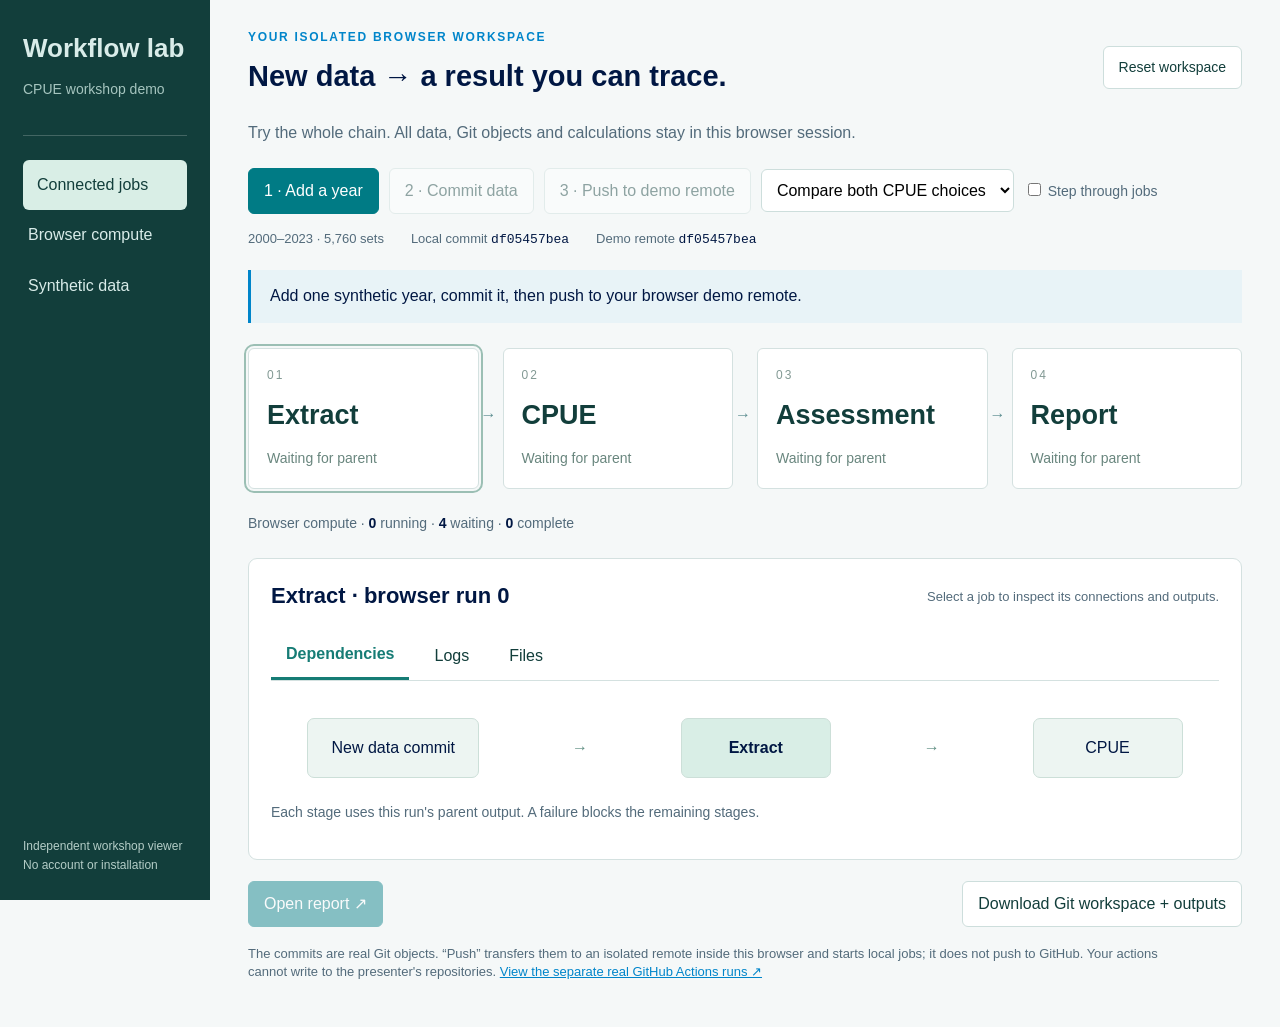
==== commit c3680d6d: "Distinguish a pending update from the previous completed run" ====
--- a/docs/browser.html
+++ b/docs/browser.html
@@ -1,6 +1,6 @@
 <!doctype html><html lang="en"><head><meta charset="utf-8"><meta name="viewport" content="width=device-width,initial-scale=1"><meta name="referrer" content="no-referrer"><title>CPUE workshop · your browser workspace</title><style>*{box-sizing:border-box}body{margin:0;background:#f5f8f8;color:#001743;font:16px/1.4 Arial,sans-serif}aside{position:fixed;inset:0 auto 0 0;width:210px;padding:30px 23px;background:#123e3b;color:#d9ece9}aside h1{font-size:26px;margin:0 0 9px}aside p{font-size:14px;color:#a6c5bf}aside .nav{border-top:1px solid #436663;margin-top:35px;padding-top:24px}.nav div{padding:14px 5px}.nav .active{background:#d9eee6;color:#123e3b;border-radius:6px;padding-left:14px}aside footer{position:absolute;bottom:25px;left:23px;font-size:12px;line-height:1.6;color:#b4cdc7}main{max-width:1520px;margin-left:210px;padding:29px 38px}.top{display:flex;justify-content:space-between;align-items:center;gap:20px}.eyebrow{font-size:12px;letter-spacing:1.7px;color:#0085ca;font-weight:bold}h2{font-size:29px;margin:10px 0}p{color:#536b7b}a{color:#0085ca}button,select{font:inherit}button{cursor:pointer;border:1px solid #cddedc;background:white;color:#123e3b;border-radius:6px;padding:11px 15px}button:disabled{opacity:.45;cursor:default}button.primary{background:#007b85;border-color:#007b85;color:white}.controls{display:flex;gap:10px;align-items:center;flex-wrap:wrap;margin:23px 0 16px}.controls select{padding:11px;border:1px solid #cddedc;border-radius:6px;background:white}.versions{display:flex;gap:27px;flex-wrap:wrap;color:#536b7b;font-size:13px}.versions code{color:#001743}#notice{padding:15px 19px;background:#e8f3f7;border-left:3px solid #0085ca;min-height:50px;margin:21px 0}.chain{display:grid;grid-template-columns:repeat(4,1fr);gap:24px;margin:25px 0}.stage{position:relative;min-height:135px;text-align:left;padding:18px;border:1px solid #d4e1e0;background:white}.stage:not(:last-child):after{content:'→';position:absolute;right:-19px;top:55px;color:#5d8e91}.stage>span{display:block;color:#829994;font-size:12px;letter-spacing:2px}.stage b{display:block;font-size:27px;margin:13px 0}.stage small{font-size:14px;color:#69867e}.stage.selected{outline:2px solid #9bbfb4;outline-offset:2px}.stage.complete{border-color:#4c9d87}.stage.complete small{color:#007b6f}.stage.running{border-color:#dc9b36;background:#fff8eb}.stage.failed,.stage.blocked{border-color:#d47454}.workbench{border:1px solid #d4e1e0;border-radius:9px;background:white;margin-top:25px;padding:22px}.workbench header{display:flex;align-items:center;justify-content:space-between;gap:15px}.workbench h3{font-size:22px;margin:0}.tabs{display:flex;gap:10px;border-bottom:1px solid #d4e1e0;margin-top:20px}.tabs button{border:0;background:transparent;border-radius:0}.tabs .active{border-bottom:3px solid #167c75;color:#167c75;font-weight:bold}#detail{min-height:132px;padding:22px 0 0}#detail p{font-size:14px}.dependencies{display:flex;gap:20px;align-items:center;justify-content:space-around;margin:15px 0 25px}.dependencies span,.dependencies strong{background:#edf5f2;border:1px solid #ccdfd8;padding:18px 23px;border-radius:7px;min-width:150px;text-align:center}.dependencies strong{background:#d9eee6}.dependencies i{font-style:normal;color:#619084}pre{white-space:pre-wrap;overflow-wrap:anywhere;font-size:13px;color:#536b7b}.file{margin:0 10px 10px 0}.bottom{display:flex;align-items:center;justify-content:space-between;margin-top:21px;gap:20px}.counts{font-size:14px;color:#536b7b}.counts b{color:#001743}.scope{font-size:13px;color:#536b7b;max-width:950px;margin:18px 0}.step{font-size:14px;color:#536b7b;white-space:nowrap}#next{background:#fff8eb}.secondary-info{font-size:13px;color:#536b7b}.top>button{font-size:14px}@media(max-width:1050px){aside{width:150px;padding:25px 16px}main{margin-left:150px;padding:25px 24px}.chain{gap:16px}.stage b{font-size:23px}.stage{padding:14px}.dependencies{gap:10px}.dependencies span,.dependencies strong{min-width:100px;padding:13px}}@media(max-width:700px){aside{display:none}main{margin:0;padding:20px}.chain{grid-template-columns:repeat(2,1fr)}.stage:after{display:none}.top{align-items:start}.top h2{font-size:24px}.dependencies{flex-wrap:wrap}.workbench header{display:block}}
 </style></head><body>
-<aside><h1>Workflow lab</h1><p>CPUE workshop demo</p><div class="nav"><div class="active">Connected jobs</div><div>Browser compute</div><div>Synthetic data</div></div><footer>Independent workshop viewer<br>No Kflow2 source included<br>No account or installation</footer></aside>
+<aside><h1>Workflow lab</h1><p>CPUE workshop demo</p><div class="nav"><div class="active">Connected jobs</div><div>Browser compute</div><div>Synthetic data</div></div><footer>Independent workshop viewer<br>No account or installation</footer></aside>
 <main><div class="top"><div><div class="eyebrow">YOUR ISOLATED BROWSER WORKSPACE</div><h2>New data → a result you can trace.</h2></div><button id="reset">Reset workspace</button></div>
 <p>Try the whole chain. All data, Git objects and calculations stay in this browser session.</p>
 <div class="controls"><button id="add" class="primary">1 · Add a year</button><button id="commit" disabled>2 · Commit data</button><button id="push" disabled>3 · Push to demo remote</button><select id="choice" aria-label="CPUE specification"><option value="both">Compare both CPUE choices</option><option value="vessel_adjusted">Year + vessel</option><option value="year_only">Year only</option></select><label class="step"><input type="checkbox" id="step"> Step through jobs</label><button id="next" hidden>Run next</button></div>
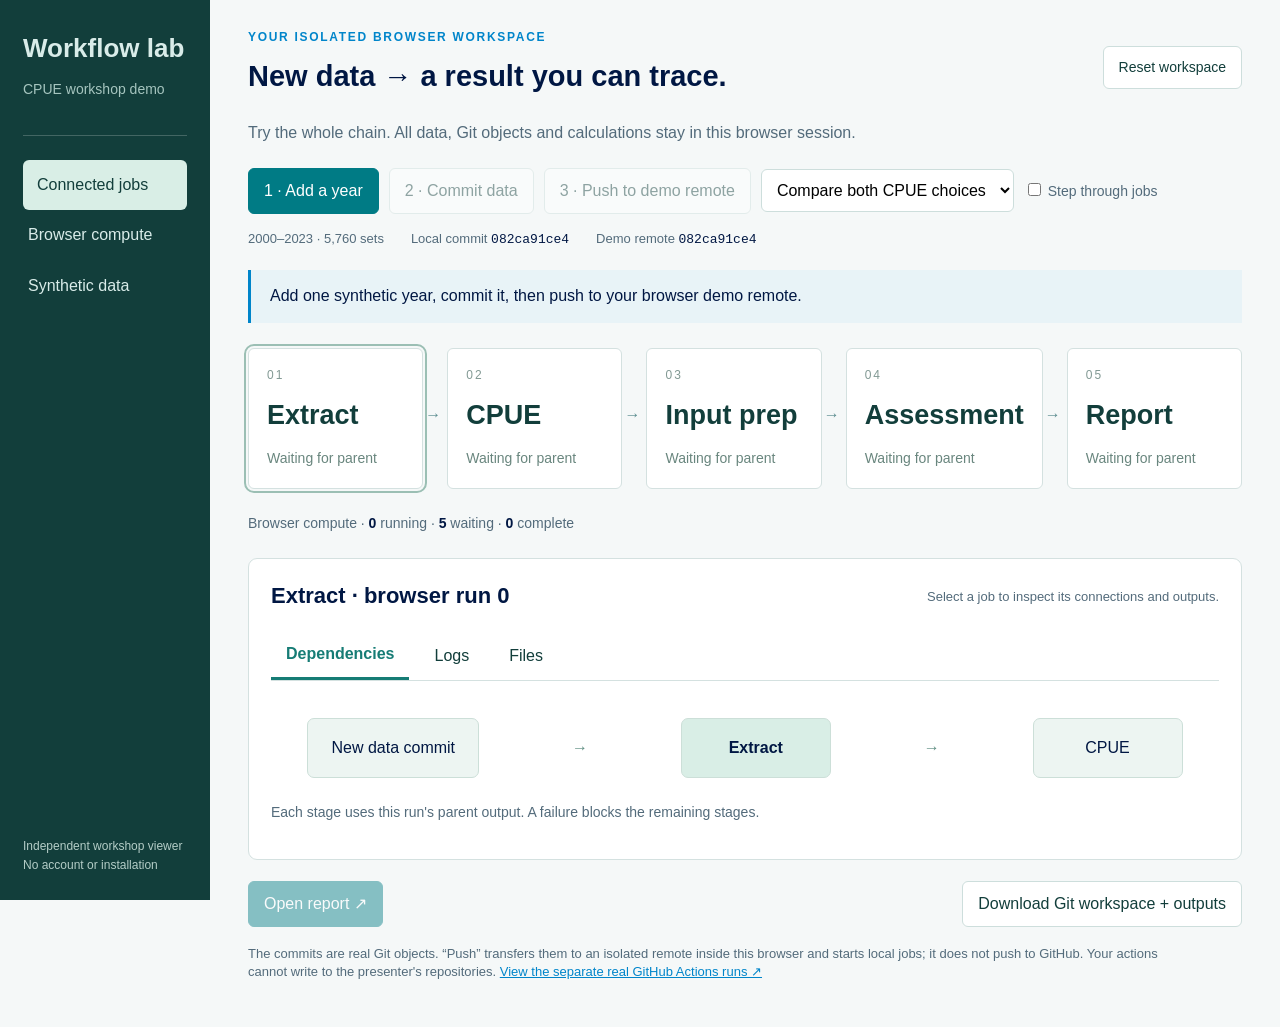
==== commit 95422672: "Compare natural mortality assumptions in an age-structured toy assessment" ====
--- a/docs/browser.html
+++ b/docs/browser.html
@@ -1,4 +1,4 @@
-<!doctype html><html lang="en"><head><meta charset="utf-8"><meta name="viewport" content="width=device-width,initial-scale=1"><meta name="referrer" content="no-referrer"><title>CPUE workshop · your browser workspace</title><style>*{box-sizing:border-box}body{margin:0;background:#f5f8f8;color:#001743;font:16px/1.4 Arial,sans-serif}aside{position:fixed;inset:0 auto 0 0;width:210px;padding:30px 23px;background:#123e3b;color:#d9ece9}aside h1{font-size:26px;margin:0 0 9px}aside p{font-size:14px;color:#a6c5bf}aside .nav{border-top:1px solid #436663;margin-top:35px;padding-top:24px}.nav div{padding:14px 5px}.nav .active{background:#d9eee6;color:#123e3b;border-radius:6px;padding-left:14px}aside footer{position:absolute;bottom:25px;left:23px;font-size:12px;line-height:1.6;color:#b4cdc7}main{max-width:1520px;margin-left:210px;padding:29px 38px}.top{display:flex;justify-content:space-between;align-items:center;gap:20px}.eyebrow{font-size:12px;letter-spacing:1.7px;color:#0085ca;font-weight:bold}h2{font-size:29px;margin:10px 0}p{color:#536b7b}a{color:#0085ca}button,select{font:inherit}button{cursor:pointer;border:1px solid #cddedc;background:white;color:#123e3b;border-radius:6px;padding:11px 15px}button:disabled{opacity:.45;cursor:default}button.primary{background:#007b85;border-color:#007b85;color:white}.controls{display:flex;gap:10px;align-items:center;flex-wrap:wrap;margin:23px 0 16px}.controls select{padding:11px;border:1px solid #cddedc;border-radius:6px;background:white}.versions{display:flex;gap:27px;flex-wrap:wrap;color:#536b7b;font-size:13px}.versions code{color:#001743}#notice{padding:15px 19px;background:#e8f3f7;border-left:3px solid #0085ca;min-height:50px;margin:21px 0}.chain{display:grid;grid-template-columns:repeat(4,1fr);gap:24px;margin:25px 0}.stage{position:relative;min-height:135px;text-align:left;padding:18px;border:1px solid #d4e1e0;background:white}.stage:not(:last-child):after{content:'→';position:absolute;right:-19px;top:55px;color:#5d8e91}.stage>span{display:block;color:#829994;font-size:12px;letter-spacing:2px}.stage b{display:block;font-size:27px;margin:13px 0}.stage small{font-size:14px;color:#69867e}.stage.selected{outline:2px solid #9bbfb4;outline-offset:2px}.stage.complete{border-color:#4c9d87}.stage.complete small{color:#007b6f}.stage.running{border-color:#dc9b36;background:#fff8eb}.stage.failed,.stage.blocked{border-color:#d47454}.workbench{border:1px solid #d4e1e0;border-radius:9px;background:white;margin-top:25px;padding:22px}.workbench header{display:flex;align-items:center;justify-content:space-between;gap:15px}.workbench h3{font-size:22px;margin:0}.tabs{display:flex;gap:10px;border-bottom:1px solid #d4e1e0;margin-top:20px}.tabs button{border:0;background:transparent;border-radius:0}.tabs .active{border-bottom:3px solid #167c75;color:#167c75;font-weight:bold}#detail{min-height:132px;padding:22px 0 0}#detail p{font-size:14px}.dependencies{display:flex;gap:20px;align-items:center;justify-content:space-around;margin:15px 0 25px}.dependencies span,.dependencies strong{background:#edf5f2;border:1px solid #ccdfd8;padding:18px 23px;border-radius:7px;min-width:150px;text-align:center}.dependencies strong{background:#d9eee6}.dependencies i{font-style:normal;color:#619084}pre{white-space:pre-wrap;overflow-wrap:anywhere;font-size:13px;color:#536b7b}.file{margin:0 10px 10px 0}.bottom{display:flex;align-items:center;justify-content:space-between;margin-top:21px;gap:20px}.counts{font-size:14px;color:#536b7b}.counts b{color:#001743}.scope{font-size:13px;color:#536b7b;max-width:950px;margin:18px 0}.step{font-size:14px;color:#536b7b;white-space:nowrap}#next{background:#fff8eb}.secondary-info{font-size:13px;color:#536b7b}.top>button{font-size:14px}@media(max-width:1050px){aside{width:150px;padding:25px 16px}main{margin-left:150px;padding:25px 24px}.chain{gap:16px}.stage b{font-size:23px}.stage{padding:14px}.dependencies{gap:10px}.dependencies span,.dependencies strong{min-width:100px;padding:13px}}@media(max-width:700px){aside{display:none}main{margin:0;padding:20px}.chain{grid-template-columns:repeat(2,1fr)}.stage:after{display:none}.top{align-items:start}.top h2{font-size:24px}.dependencies{flex-wrap:wrap}.workbench header{display:block}}
+<!doctype html><html lang="en"><head><meta charset="utf-8"><meta name="viewport" content="width=device-width,initial-scale=1"><meta name="referrer" content="no-referrer"><title>CPUE workshop · your browser workspace</title><style>*{box-sizing:border-box}body{margin:0;background:#f5f8f8;color:#001743;font:16px/1.4 Arial,sans-serif}aside{position:fixed;inset:0 auto 0 0;width:210px;padding:30px 23px;background:#123e3b;color:#d9ece9}aside h1{font-size:26px;margin:0 0 9px}aside p{font-size:14px;color:#a6c5bf}aside .nav{border-top:1px solid #436663;margin-top:35px;padding-top:24px}.nav div{padding:14px 5px}.nav .active{background:#d9eee6;color:#123e3b;border-radius:6px;padding-left:14px}aside footer{position:absolute;bottom:25px;left:23px;font-size:12px;line-height:1.6;color:#b4cdc7}main{max-width:1520px;margin-left:210px;padding:29px 38px}.top{display:flex;justify-content:space-between;align-items:center;gap:20px}.eyebrow{font-size:12px;letter-spacing:1.7px;color:#0085ca;font-weight:bold}h2{font-size:29px;margin:10px 0}p{color:#536b7b}a{color:#0085ca}button,select{font:inherit}button{cursor:pointer;border:1px solid #cddedc;background:white;color:#123e3b;border-radius:6px;padding:11px 15px}button:disabled{opacity:.45;cursor:default}button.primary{background:#007b85;border-color:#007b85;color:white}.controls{display:flex;gap:10px;align-items:center;flex-wrap:wrap;margin:23px 0 16px}.controls select{padding:11px;border:1px solid #cddedc;border-radius:6px;background:white}.versions{display:flex;gap:27px;flex-wrap:wrap;color:#536b7b;font-size:13px}.versions code{color:#001743}#notice{padding:15px 19px;background:#e8f3f7;border-left:3px solid #0085ca;min-height:50px;margin:21px 0}.chain{display:grid;grid-template-columns:repeat(5,1fr);gap:24px;margin:25px 0}.stage{position:relative;min-height:135px;text-align:left;padding:18px;border:1px solid #d4e1e0;background:white}.stage:not(:last-child):after{content:'→';position:absolute;right:-19px;top:55px;color:#5d8e91}.stage>span{display:block;color:#829994;font-size:12px;letter-spacing:2px}.stage b{display:block;font-size:27px;margin:13px 0}.stage small{font-size:14px;color:#69867e}.stage.selected{outline:2px solid #9bbfb4;outline-offset:2px}.stage.complete{border-color:#4c9d87}.stage.complete small{color:#007b6f}.stage.running{border-color:#dc9b36;background:#fff8eb}.stage.failed,.stage.blocked{border-color:#d47454}.workbench{border:1px solid #d4e1e0;border-radius:9px;background:white;margin-top:25px;padding:22px}.workbench header{display:flex;align-items:center;justify-content:space-between;gap:15px}.workbench h3{font-size:22px;margin:0}.tabs{display:flex;gap:10px;border-bottom:1px solid #d4e1e0;margin-top:20px}.tabs button{border:0;background:transparent;border-radius:0}.tabs .active{border-bottom:3px solid #167c75;color:#167c75;font-weight:bold}#detail{min-height:132px;padding:22px 0 0}#detail p{font-size:14px}.dependencies{display:flex;gap:20px;align-items:center;justify-content:space-around;margin:15px 0 25px}.dependencies span,.dependencies strong{background:#edf5f2;border:1px solid #ccdfd8;padding:18px 23px;border-radius:7px;min-width:150px;text-align:center}.dependencies strong{background:#d9eee6}.dependencies i{font-style:normal;color:#619084}pre{white-space:pre-wrap;overflow-wrap:anywhere;font-size:13px;color:#536b7b}.file{margin:0 10px 10px 0}.bottom{display:flex;align-items:center;justify-content:space-between;margin-top:21px;gap:20px}.counts{font-size:14px;color:#536b7b}.counts b{color:#001743}.scope{font-size:13px;color:#536b7b;max-width:950px;margin:18px 0}.step{font-size:14px;color:#536b7b;white-space:nowrap}#next{background:#fff8eb}.secondary-info{font-size:13px;color:#536b7b}.top>button{font-size:14px}@media(max-width:1050px){aside{width:150px;padding:25px 16px}main{margin-left:150px;padding:25px 24px}.chain{gap:16px}.stage b{font-size:23px}.stage{padding:14px}.dependencies{gap:10px}.dependencies span,.dependencies strong{min-width:100px;padding:13px}}@media(max-width:700px){aside{display:none}main{margin:0;padding:20px}.chain{grid-template-columns:repeat(2,1fr)}.stage:after{display:none}.top{align-items:start}.top h2{font-size:24px}.dependencies{flex-wrap:wrap}.workbench header{display:block}}
 </style></head><body>
 <aside><h1>Workflow lab</h1><p>CPUE workshop demo</p><div class="nav"><div class="active">Connected jobs</div><div>Browser compute</div><div>Synthetic data</div></div><footer>Independent workshop viewer<br>No account or installation</footer></aside>
 <main><div class="top"><div><div class="eyebrow">YOUR ISOLATED BROWSER WORKSPACE</div><h2>New data → a result you can trace.</h2></div><button id="reset">Reset workspace</button></div>
@@ -7,13 +7,13 @@
 <div class="versions"><span id="period"></span><span>Local commit <code id="local-head"></code></span><span>Demo remote <code id="remote-head"></code></span></div>
 <div id="notice" role="status">Preparing your local Git workspace…</div>
 <div class="chain" id="chain"></div>
-<div class="counts">Browser compute · <b id="running">0</b> running · <b id="waiting">4</b> waiting · <b id="complete">0</b> complete <span id="run-time"></span></div>
+<div class="counts">Browser compute · <b id="running">0</b> running · <b id="waiting">5</b> waiting · <b id="complete">0</b> complete <span id="run-time"></span></div>
 <section class="workbench"><header><h3 id="job-title">Job details</h3><span class="secondary-info">Select a job to inspect its connections and outputs.</span></header><div class="tabs"><button data-tab="dependencies" class="active">Dependencies</button><button data-tab="logs">Logs</button><button data-tab="files">Files</button></div><div id="detail"></div></section>
 <div class="bottom"><button id="open-report" class="primary" disabled>Open report ↗</button><button id="export">Download Git workspace + outputs</button></div>
 <p class="scope">The commits are real Git objects. “Push” transfers them to an isolated remote inside this browser and starts local jobs; it does not push to GitHub. Your actions cannot write to the presenter's repositories. <a href="https://github.com/kyuhank/cpue-toy-data/actions" target="_blank" rel="noopener">View the separate real GitHub Actions runs ↗</a></p>
 </main><script id="dataset" type="application/json">{"sets":[["2000-0000",2000,"v01",800,8],["2000-0001",2000,"v01",1200,8],["2000-0002",2000,"v01",1200,8],["2000-0003",2000,"v01",1500,8],["2000-0004",2000,"v04",1500,24],["2000-0005",2000,"v01",800,6],["2000-0006",2000,"v02",1200,18],["2000-0007",2000,"v01",1000,6],["2000-0008",2000,"v01",800,4],["2000-0009",2000,"v01",1500,12],["2000-0010",2000,"v02",800,10],["2000-0011",2000,"v01",1500,5],["2000-0012",2000,"v01",800,5],["2000-0013",2000,"v02",800,11],["2000-0014",2000,"v04",800,15],["2000-0015",2000,"v02",1200,8],["2000-0016",2000,"v02",1200,12],["2000-0017",2000,"v01",1500,8],["2000-0018",2000,"v03",1500,19],["2000-0019",2000,"v04",800,15],["2000-0020",2000,"v03",1000,7],["2000-0021",2000,"v02",1500,15],["2000-0022",2000,"v01",1200,6],["2000-0023",2000,"v01",1200,6],["2000-0024",2000,"v03",1200,16],["2000-0025",2000,"v02",800,7],["2000-0026",2000,"v01",1200,10],["2000-0027",2000,"v01",1200,9],["2000-0028",2000,"v01",800,1],["2000-0029",2000,"v01",1000,8],["2000-0030",2000,"v03",1200,12],["2000-0031",2000,"v02",1200,9],["2000-0032",2000,"v01",1200,6],["2000-0033",2000,"v04",1500,19],["2000-0034",2000,"v04",1200,14],["2000-0035",2000,"v01",1200,6],["2000-0036",2000,"v01",800,3],["2000-0037",2000,"v02",1000,4],["2000-0038",2000,"v01",800,6],["2000-0039",2000,"v01",1500,14],["2000-0040",2000,"v01",800,7],["2000-0041",2000,"v01",800,5],["2000-0042",2000,"v03",1200,11],["2000-0043",2000,"v01",800,5],["2000-0044",2000,"v03",800,16],["2000-0045",2000,"v01",800,4],["2000-0046",2000,"v02",1500,11],["2000-0047",2000,"v01",800,7],["2000-0048",2000,"v01",800,5],["2000-0049",2000,"v03",1000,12],["2000-0050",2000,"v01",800,4],["2000-0051",2000,"v02",1000,10],["2000-0052",2000,"v01",1500,9],["2000-0053",2000,"v01",800,1],["2000-0054",2000,"v02",1200,7],["2000-0055",2000,"v02",1000,12],["2000-0056",2000,"v03",800,9],["2000-0057",2000,"v03",1500,21],["2000-0058",2000,"v02",1500,18],["2000-0059",2000,"v01",1000,4],["2000-0060",2000,"v03",1500,26],["2000-0061",2000,"v01",1000,7],["2000-0062",2000,"v02",1500,18],["2000-0063",2000,"v01",1000,11],["2000-0064",2000,"v02",1200,7],["2000-0065",2000,"v01",1200,4],["2000-0066",2000,"v03",1200,19],["2000-0067",2000,"v01",1500,15],["2000-0068",2000,"v02",1500,20],["2000-0069",2000,"v04",1500,28],["2000-0070",2000,"v01",800,11],["2000-0071",2000,"v01",1500,10],["2000-0072",2000,"v01",800,3],["2000-0073",2000,"v01",1500,9],["2000-0074",2000,"v04",1000,12],["2000-0075",2000,"v04",1500,29],["2000-0076",2000,"v02",1000,6],["2000-0077",2000,"v02",1200,8],["2000-0078",2000,"v02",1000,5],["2000-0079",2000,"v03",1500,15],["2000-0080",2000,"v02",1000,10],["2000-0081",2000,"v01",1200,12],["2000-0082",2000,"v02",1200,9],["2000-0083",2000,"v04",800,14],["2000-0084",2000,"v01",1000,9],["2000-0085",2000,"v01",800,7],["2000-0086",2000,"v03",1200,22],["2000-0087",2000,"v03",800,14],["2000-0088",2000,"v02",1000,8],["2000-0089",2000,"v01",800,6],["2000-0090",2000,"v01",1500,9],["2000-0091",2000,"v04",1500,26],["2000-0092",2000,"v01",1000,6],["2000-0093",2000,"v01",1000,8],["2000-0094",2000,"v02",800,2],["2000-0095",2000,"v01",800,5],["2000-0096",2000,"v01",1000,4],["2000-0097",2000,"v04",1200,20],["2000-0098",2000,"v03",800,12],["2000-0099",2000,"v01",1200,6],["2000-0100",2000,"v01",800,5],["2000-0101",2000,"v01",1000,5],["2000-0102",2000,"v02",1200,12],["2000-0103",2000,"v03",1500,26],["2000-0104",2000,"v01",800,2],["2000-0105",2000,"v01",1500,10],["2000-0106",2000,"v01",800,7],["2000-0107",2000,"v02",800,5],["2000-0108",2000,"v02",1000,12],["2000-0109",2000,"v02",1500,14],["2000-0110",2000,"v03",1200,20],["2000-0111",2000,"v01",1500,10],["2000-0112",2000,"v03",800,11],["2000-0113",2000,"v01",1200,7],["2000-0114",2000,"v02",1200,11],["2000-0115",2000,"v01",1500,8],["2000-0116",2000,"v04",1200,23],["2000-0117",2000,"v03",1000,10],["2000-0118",2000,"v01",1200,4],["2000-0119",2000,"v01",1200,8],["2000-0120",2000,"v01",1200,8],["2000-0121",2000,"v01",1500,7],["2000-0122",2000,"v02",800,9],["2000-0123",2000,"v01",1200,5],["2000-0124",2000,"v03",1200,9],["2000-0125",2000,"v03",1500,23],["2000-0126",2000,"v01",1200,7],["2000-0127",2000,"v02",1200,12],["2000-0128",2000,"v03",1200,16],["2000-0129",2000,"v03",1000,4],["2000-0130",2000,"v04",1000,17],["2000-0131",2000,"v02",800,7],["2000-0132",2000,"v01",1200,8],["2000-0133",2000,"v01",800,6],["2000-0134",2000,"v01",1200,6],["2000-0135",2000,"v02",800,7],["2000-0136",2000,"v03",1500,14],["2000-0137",2000,"v01",800,4],["2000-0138",2000,"v03",1500,24],["2000-0139",2000,"v02",1000,7],["2000-0140",2000,"v01",1500,7],["2000-0141",2000,"v02",800,16],["2000-0142",2000,"v01",1200,6],["2000-0143",2000,"v01",1000,7],["2000-0144",2000,"v01",1000,4],["2000-0145",2000,"v02",1000,7],["2000-0146",2000,"v02",1500,18],["2000-0147",2000,"v02",1200,9],["2000-0148",2000,"v03",1500,24],["2000-0149",2000,"v01",1200,5],["2000-0150",2000,"v02",1200,6],["2000-0151",2000,"v04",1500,26],["2000-0152",2000,"v04",800,11],["2000-0153",2000,"v01",1000,3],["2000-0154",2000,"v01",1000,7],["2000-0155",2000,"v04",1500,26],["2000-0156",2000,"v03",800,7],["2000-0157",2000,"v02",1500,14],["2000-0158",2000,"v03",1500,20],["2000-0159",2000,"v02",1500,21],["2000-0160",2000,"v03",800,8],["2000-0161",2000,"v02",800,12],["2000-0162",2000,"v01",1200,11],["2000-0163",2000,"v02",1200,6],["2000-0164",2000,"v02",1500,8],["2000-0165",2000,"v02",1200,14],["2000-0166",2000,"v03",1000,16],["2000-0167",2000,"v02",1200,10],["2000-0168",2000,"v03",1200,11],["2000-0169",2000,"v02",1200,9],["2000-0170",2000,"v01",1500,8],["2000-0171",2000,"v02",1500,11],["2000-0172",2000,"v02",1200,13],["2000-0173",2000,"v01",1500,6],["2000-0174",2000,"v01",800,6],["2000-0175",2000,"v04",1200,22],["2000-0176",2000,"v01",800,8],["2000-0177",2000,"v02",1000,7],["2000-0178",2000,"v02",1200,9],["2000-0179",2000,"v02",1200,14],["2000-0180",2000,"v01",1200,9],["2000-0181",2000,"v03",1500,24],["2000-0182",2000,"v01",1200,11],["2000-0183",2000,"v03",1000,11],["2000-0184",2000,"v01",800,6],["2000-0185",2000,"v03",1500,11],["2000-0186",2000,"v02",800,8],["2000-0187",2000,"v03",1000,16],["2000-0188",2000,"v01",1200,7],["2000-0189",2000,"v01",1500,9],["2000-0190",2000,"v02",1200,9],["2000-0191",2000,"v01",1500,8],["2000-0192",2000,"v02",1500,16],["2000-0193",2000,"v01",1500,11],["2000-0194",2000,"v02",800,9],["2000-0195",2000,"v02",800,9],["2000-0196",2000,"v01",1000,4],["2000-0197",2000,"v01",1000,3],["2000-0198",2000,"v02",1000,5],["2000-0199",2000,"v01",800,3],["2000-0200",2000,"v03",1500,21],["2000-0201",2000,"v01",1200,5],["2000-0202",2000,"v01",1500,7],["2000-0203",2000,"v02",1500,7],["2000-0204",2000,"v01",1000,5],["2000-0205",2000,"v01",1000,4],["2000-0206",2000,"v03",800,12],["2000-0207",2000,"v04",1000,14],["2000-0208",2000,"v02",800,13],["2000-0209",2000,"v01",1000,5],["2000-0210",2000,"v03",1500,24],["2000-0211",2000,"v04",1500,36],["2000-0212",2000,"v04",1500,29],["2000-0213",2000,"v02",1200,14],["2000-0214",2000,"v02",1500,15],["2000-0215",2000,"v01",1500,6],["2000-0216",2000,"v01",1200,4],["2000-0217",2000,"v02",1500,7],["2000-0218",2000,"v01",1200,8],["2000-0219",2000,"v01",1500,7],["2000-0220",2000,"v04",1200,23],["2000-0221",2000,"v03",800,10],["2000-0222",2000,"v03",1500,17],["2000-0223",2000,"v01",1000,4],["2000-0224",2000,"v02",800,7],["2000-0225",2000,"v03",1500,26],["2000-0226",2000,"v02",1200,11],["2000-0227",2000,"v01",800,7],["2000-0228",2000,"v02",1000,9],["2000-0229",2000,"v03",1200,14],["2000-0230",2000,"v02",800,6],["2000-0231",2000,"v01",1000,4],["2000-0232",2000,"v02",1500,19],["2000-0233",2000,"v02",1500,13],["2000-0234",2000,"v01",800,5],["2000-0235",2000,"v02",1000,7],["2000-0236",2000,"v02",1200,7],["2000-0237",2000,"v02",1000,5],["2000-0238",2000,"v03",1500,18],["2000-0239",2000,"v01",1200,6],["2001-0000",2001,"v01",800,4],["2001-0001",2001,"v01",1000,13],["2001-0002",2001,"v01",1000,8],["2001-0003",2001,"v03",1500,14],["2001-0004",2001,"v02",1000,8],["2001-0005",2001,"v02",1000,3],["2001-0006",2001,"v03",800,12],["2001-0007",2001,"v04",1200,16],["2001-0008",2001,"v02",800,6],["2001-0009",2001,"v02",1000,5],["2001-0010",2001,"v02",1200,8],["2001-0011",2001,"v02",1500,17],["2001-0012",2001,"v03",800,10],["2001-0013",2001,"v01",1200,14],["2001-0014",2001,"v03",1000,18],["2001-0015",2001,"v02",1000,9],["2001-0016",2001,"v04",1000,23],["2001-0017",2001,"v01",1200,5],["2001-0018",2001,"v02",800,8],["2001-0019",2001,"v01",800,4],["2001-0020",2001,"v01",1500,7],["2001-0021",2001,"v02",800,7],["2001-0022",2001,"v02",1200,10],["2001-0023",2001,"v01",1000,2],["2001-0024",2001,"v01",1000,6],["2001-0025",2001,"v02",800,8],["2001-0026",2001,"v01",800,4],["2001-0027",2001,"v01",1000,5],["2001-0028",2001,"v02",800,8],["2001-0029",2001,"v04",1200,21],["2001-0030",2001,"v04",800,22],["2001-0031",2001,"v03",1000,17],["2001-0032",2001,"v01",1500,13],["2001-0033",2001,"v02",800,7],["2001-0034",2001,"v02",1000,7],["2001-0035",2001,"v01",1200,1],["2001-0036",2001,"v02",800,10],["2001-0037",2001,"v01",1000,3],["2001-0038",2001,"v04",1000,9],["2001-0039",2001,"v01",1500,5],["2001-0040",2001,"v01",1000,8],["2001-0041",2001,"v01",1000,7],["2001-0042",2001,"v01",1200,9],["2001-0043",2001,"v01",1500,4],["2001-0044",2001,"v03",1200,20],["2001-0045",2001,"v04",1200,17],["2001-0046",2001,"v02",1000,9],["2001-0047",2001,"v01",800,8],["2001-0048",2001,"v01",1200,7],["2001-0049",2001,"v04",1500,22],["2001-0050",2001,"v02",1000,16],["2001-0051",2001,"v02",1500,13],["2001-0052",2001,"v03",1500,19],["2001-0053",2001,"v02",1500,10],["2001-0054",2001,"v04",1500,29],["2001-0055",2001,"v03",800,9],["2001-0056",2001,"v03",1200,14],["2001-0057",2001,"v01",800,6],["2001-0058",2001,"v02",1000,7],["2001-0059",2001,"v04",1000,21],["2001-0060",2001,"v04",1000,15],["2001-0061",2001,"v03",1500,23],["2001-0062",2001,"v03",1500,25],["2001-0063",2001,"v02",1200,9],["2001-0064",2001,"v02",800,10],["2001-0065",2001,"v04",1000,22],["2001-0066",2001,"v01",1000,8],["2001-0067",2001,"v03",1500,18],["2001-0068",2001,"v03",800,12],["2001-0069",2001,"v01",1000,5],["2001-0070",2001,"v03",800,21],["2001-0071",2001,"v01",1000,5],["2001-0072",2001,"v02",1000,6],["2001-0073",2001,"v03",1200,14],["2001-0074",2001,"v01",800,2],["2001-0075",2001,"v01",800,3],["2001-0076",2001,"v01",1200,8],["2001-0077",2001,"v02",1500,9],["2001-0078",2001,"v01",1000,7],["2001-0079",2001,"v01",1500,5],["2001-0080",2001,"v01",1000,3],["2001-0081",2001,"v02",1500,7],["2001-0082",2001,"v04",800,21],["2001-0083",2001,"v01",800,2],["2001-0084",2001,"v04",1500,25],["2001-0085",2001,"v02",1200,9],["2001-0086",2001,"v04",800,20],["2001-0087",2001,"v02",1200,4],["2001-0088",2001,"v04",1000,20],["2001-0089",2001,"v04",1500,33],["2001-0090",2001,"v01",1500,9],["2001-0091",2001,"v02",1200,18],["2001-0092",2001,"v02",1500,17],["2001-0093",2001,"v01",1000,3],["2001-0094",2001,"v02",800,4],["2001-0095",2001,"v01",1500,13],["2001-0096",2001,"v01",1000,2],["2001-0097",2001,"v04",1200,23],["2001-0098",2001,"v02",1500,13],["2001-0099",2001,"v02",800,6],["2001-0100",2001,"v03",1000,12],["2001-0101",2001,"v04",1000,18],["2001-0102",2001,"v02",1500,12],["2001-0103",2001,"v03",1000,13],["2001-0104",2001,"v04",1200,20],["2001-0105",2001,"v02",1500,12],["2001-0106",2001,"v02",800,13],["2001-0107",2001,"v04",1500,29],["2001-0108",2001,"v01",1500,9],["2001-0109",2001,"v04",1000,13],["2001-0110",2001,"v04",1200,27],["2001-0111",2001,"v02",1500,7],["2001-0112",2001,"v01",1200,10],["2001-0113",2001,"v01",1000,6],["2001-0114",2001,"v02",1000,11],["2001-0115",2001,"v01",1000,10],["2001-0116",2001,"v01",1000,11],["2001-0117",2001,"v02",1000,8],["2001-0118",2001,"v03",1200,9],["2001-0119",2001,"v03",800,16],["2001-0120",2001,"v02",1200,7],["2001-0121",2001,"v01",1000,2],["2001-0122",2001,"v02",1500,13],["2001-0123",2001,"v02",1200,12],["2001-0124",2001,"v02",1000,7],["2001-0125",2001,"v02",1500,9],["2001-0126",2001,"v01",1500,10],["2001-0127",2001,"v01",1000,10],["2001-0128",2001,"v02",1500,10],["2001-0129",2001,"v03",1000,9],["2001-0130",2001,"v04",1200,24],["2001-0131",2001,"v01",1200,9],["2001-0132",2001,"v04",800,6],["2001-0133",2001,"v02",1200,11],["2001-0134",2001,"v01",800,5],["2001-0135",2001,"v01",1200,6],["2001-0136",2001,"v01",800,4],["2001-0137",2001,"v01",800,4],["2001-0138",2001,"v04",800,19],["2001-0139",2001,"v01",1500,7],["2001-0140",2001,"v02",1000,10],["2001-0141",2001,"v01",1200,7],["2001-0142",2001,"v01",1200,8],["2001-0143",2001,"v01",1000,6],["2001-0144",2001,"v01",1200,4],["2001-0145",2001,"v02",1000,5],["2001-0146",2001,"v02",1200,6],["2001-0147",2001,"v02",1000,8],["2001-0148",2001,"v02",800,8],["2001-0149",2001,"v02",1000,12],["2001-0150",2001,"v02",1200,15],["2001-0151",2001,"v04",1000,15],["2001-0152",2001,"v02",1500,12],["2001-0153",2001,"v04",800,17],["2001-0154",2001,"v02",1500,18],["2001-0155",2001,"v04",1500,30],["2001-0156",2001,"v03",800,8],["2001-0157",2001,"v01",800,8],["2001-0158",2001,"v04",800,16],["2001-0159",2001,"v01",1000,7],["2001-0160",2001,"v02",1200,8],["2001-0161",2001,"v03",1200,17],["2001-0162",2001,"v01",800,2],["2001-0163",2001,"v01",1200,7],["2001-0164",2001,"v01",1200,8],["2001-0165",2001,"v02",1200,11],["2001-0166",2001,"v03",1000,12],["2001-0167",2001,"v03",800,9],["2001-0168",2001,"v04",800,16],["2001-0169",2001,"v03",1500,15],["2001-0170",2001,"v04",800,13],["2001-0171",2001,"v04",1200,16],["2001-0172",2001,"v04",1500,34],["2001-0173",2001,"v01",1500,5],["2001-0174",2001,"v01",1200,7],["2001-0175",2001,"v02",1500,13],["2001-0176",2001,"v02",1200,6],["2001-0177",2001,"v03",1500,20],["2001-0178",2001,"v01",1200,8],["2001-0179",2001,"v01",1000,3],["2001-0180",2001,"v04",800,11],["2001-0181",2001,"v02",1200,7],["2001-0182",2001,"v02",1200,10],["2001-0183",2001,"v04",800,14],["2001-0184",2001,"v01",1000,10],["2001-0185",2001,"v01",800,7],["2001-0186",2001,"v01",1200,11],["2001-0187",2001,"v02",1500,19],["2001-0188",2001,"v03",1000,13],["2001-0189",2001,"v02",800,6],["2001-0190",2001,"v01",800,6],["2001-0191",2001,"v01",1200,11],["2001-0192",2001,"v02",1000,5],["2001-0193",2001,"v01",1500,6],["2001-0194",2001,"v01",1500,6],["2001-0195",2001,"v03",1200,17],["2001-0196",2001,"v01",1000,9],["2001-0197",2001,"v02",800,5],["2001-0198",2001,"v03",1000,12],["2001-0199",2001,"v01",1200,2],["2001-0200",2001,"v01",1200,4],["2001-0201",2001,"v02",1000,5],["2001-0202",2001,"v01",800,4],["2001-0203",2001,"v04",1000,20],["2001-0204",2001,"v01",1000,15],["2001-0205",2001,"v01",800,7],["2001-0206",2001,"v03",800,16],["2001-0207",2001,"v04",1200,17],["2001-0208",2001,"v03",800,10],["2001-0209",2001,"v01",1500,7],["2001-0210",2001,"v03",1000,14],["2001-0211",2001,"v04",800,12],["2001-0212",2001,"v01",1000,3],["2001-0213",2001,"v02",1200,6],["2001-0214",2001,"v03",1500,18],["2001-0215",2001,"v03",800,11],["2001-0216",2001,"v01",1500,7],["2001-0217",2001,"v02",1000,14],["2001-0218",2001,"v01",1200,5],["2001-0219",2001,"v02",1500,19],["2001-0220",2001,"v01",1500,13],["2001-0221",2001,"v02",1500,14],["2001-0222",2001,"v01",1200,5],["2001-0223",2001,"v03",800,11],["2001-0224",2001,"v01",1200,8],["2001-0225",2001,"v01",1000,10],["2001-0226",2001,"v01",1200,6],["2001-0227",2001,"v03",800,9],["2001-0228",2001,"v01",1500,7],["2001-0229",2001,"v02",1000,12],["2001-0230",2001,"v02",1000,6],["2001-0231",2001,"v01",1500,6],["2001-0232",2001,"v01",800,8],["2001-0233",2001,"v01",800,3],["2001-0234",2001,"v02",1200,11],["2001-0235",2001,"v04",1500,35],["2001-0236",2001,"v01",1200,7],["2001-0237",2001,"v01",1500,9],["2001-0238",2001,"v02",1200,8],["2001-0239",2001,"v01",1200,6],["2002-0000",2002,"v04",1200,22],["2002-0001",2002,"v01",1500,3],["2002-0002",2002,"v02",1000,10],["2002-0003",2002,"v02",1200,11],["2002-0004",2002,"v01",1000,4],["2002-0005",2002,"v02",1000,9],["2002-0006",2002,"v04",1200,17],["2002-0007",2002,"v01",800,8],["2002-0008",2002,"v01",1200,6],["2002-0009",2002,"v02",1200,7],["2002-0010",2002,"v02",800,9],["2002-0011",2002,"v01",800,6],["2002-0012",2002,"v01",1000,7],["2002-0013",2002,"v01",800,2],["2002-0014",2002,"v02",1000,8],["2002-0015",2002,"v01",1500,2],["2002-0016",2002,"v02",800,9],["2002-0017",2002,"v02",1000,7],["2002-0018",2002,"v02",1500,11],["2002-0019",2002,"v03",1200,14],["2002-0020",2002,"v03",1200,18],["2002-0021",2002,"v02",1000,15],["2002-0022",2002,"v01",1500,13],["2002-0023",2002,"v03",1200,18],["2002-0024",2002,"v01",800,4],["2002-0025",2002,"v03",1500,18],["2002-0026",2002,"v01",800,9],["2002-0027",2002,"v01",1200,7],["2002-0028",2002,"v02",800,6],["2002-0029",2002,"v02",1500,11],["2002-0030",2002,"v01",800,7],["2002-0031",2002,"v03",1500,20],["2002-0032",2002,"v01",1000,5],["2002-0033",2002,"v02",1200,9],["2002-0034",2002,"v01",1200,2],["2002-0035",2002,"v02",800,6],["2002-0036",2002,"v04",1500,18],["2002-0037",2002,"v04",800,16],["2002-0038",2002,"v02",1000,4],["2002-0039",2002,"v01",1500,8],["2002-0040",2002,"v01",1000,3],["2002-0041",2002,"v04",1200,11],["2002-0042",2002,"v01",1200,7],["2002-0043",2002,"v02",1000,9],["2002-0044",2002,"v02",1000,13],["2002-0045",2002,"v03",1200,17],["2002-0046",2002,"v02",800,5],["2002-0047",2002,"v02",1200,9],["2002-0048",2002,"v01",1000,7],["2002-0049",2002,"v02",1000,6],["2002-0050",2002,"v02",1200,15],["2002-0051",2002,"v01",1500,15],["2002-0052",2002,"v04",800,10],["2002-0053",2002,"v02",1000,8],["2002-0054",2002,"v02",1000,8],["2002-0055",2002,"v01",1000,3],["2002-0056",2002,"v02",800,8],["2002-0057",2002,"v02",1500,16],["2002-0058",2002,"v01",800,7],["2002-0059",2002,"v01",1000,5],["2002-0060",2002,"v02",800,8],["2002-0061",2002,"v01",1000,2],["2002-0062",2002,"v01",800,2],["2002-0063",2002,"v01",1000,6],["2002-0064",2002,"v01",1000,3],["2002-0065",2002,"v01",1200,10],["2002-0066",2002,"v01",1200,10],["2002-0067",2002,"v03",1000,9],["2002-0068",2002,"v04",1200,21],["2002-0069",2002,"v01",800,6],["2002-0070",2002,"v03",800,8],["2002-0071",2002,"v01",1000,5],["2002-0072",2002,"v04",1200,13],["2002-0073",2002,"v02",1200,6],["2002-0074",2002,"v03",1000,16],["2002-0075",2002,"v02",1500,13],["2002-0076",2002,"v01",1200,7],["2002-0077",2002,"v01",1200,6],["2002-0078",2002,"v02",800,8],["2002-0079",2002,"v01",1000,5],["2002-0080",2002,"v01",1500,8],["2002-0081",2002,"v02",800,7],["2002-0082",2002,"v04",1000,11],["2002-0083",2002,"v01",1200,9],["2002-0084",2002,"v03",800,7],["2002-0085",2002,"v01",1500,12],["2002-0086",2002,"v04",1200,13],["2002-0087",2002,"v01",1000,8],["2002-0088",2002,"v03",800,7],["2002-0089",2002,"v03",1000,9],["2002-0090",2002,"v01",1500,6],["2002-0091",2002,"v01",1200,3],["2002-0092",2002,"v01",1200,12],["2002-0093",2002,"v02",1500,13],["2002-0094",2002,"v01",800,4],["2002-0095",2002,"v04",800,14],["2002-0096",2002,"v01",1500,6],["2002-0097",2002,"v01",1000,5],["2002-0098",2002,"v02",1200,17],["2002-0099",2002,"v04",1000,16],["2002-0100",2002,"v01",1200,6],["2002-0101",2002,"v02",800,6],["2002-0102",2002,"v04",1200,18],["2002-0103",2002,"v03",1500,8],["2002-0104",2002,"v02",1200,8],["2002-0105",2002,"v01",1000,7],["2002-0106",2002,"v01",1000,5],["2002-0107",2002,"v03",1000,9],["2002-0108",2002,"v01",1200,11],["2002-0109",2002,"v02",1500,13],["2002-0110",2002,"v01",1500,11],["2002-0111",2002,"v02",1000,8],["2002-0112",2002,"v03",1200,16],["2002-0113",2002,"v03",800,18],["2002-0114",2002,"v02",1200,6],["2002-0115",2002,"v01",800,3],["2002-0116",2002,"v01",1200,6],["2002-0117",2002,"v01",800,8],["2002-0118",2002,"v01",1000,3],["2002-0119",2002,"v02",1500,13],["2002-0120",2002,"v01",1500,4],["2002-0121",2002,"v02",1500,16],["2002-0122",2002,"v03",1200,14],["2002-0123",2002,"v02",1000,10],["2002-0124",2002,"v02",1000,7],["2002-0125",2002,"v03",800,6],["2002-0126",2002,"v02",1000,4],["2002-0127",2002,"v03",1200,12],["2002-0128",2002,"v03",1500,21],["2002-0129",2002,"v03",800,7],["2002-0130",2002,"v04",1000,14],["2002-0131",2002,"v03",1000,9],["2002-0132",2002,"v01",1200,6],["2002-0133",2002,"v01",1000,3],["2002-0134",2002,"v01",1000,3],["2002-0135",2002,"v01",800,6],["2002-0136",2002,"v03",1500,17],["2002-0137",2002,"v01",800,9],["2002-0138",2002,"v02",1200,11],["2002-0139",2002,"v01",800,10],["2002-0140",2002,"v01",1500,8],["2002-0141",2002,"v02",1500,13],["2002-0142",2002,"v01",800,2],["2002-0143",2002,"v04",1200,21],["2002-0144",2002,"v02",1200,12],["2002-0145",2002,"v04",800,16],["2002-0146",2002,"v01",1000,7],["2002-0147",2002,"v04",1500,26],["2002-0148",2002,"v01",1500,8],["2002-0149",2002,"v03",1000,13],["2002-0150",2002,"v02",1500,16],["2002-0151",2002,"v02",1500,13],["2002-0152",2002,"v01",1500,8],["2002-0153",2002,"v01",1000,7],["2002-0154",2002,"v01",1000,5],["2002-0155",2002,"v01",800,5],["2002-0156",2002,"v02",1500,14],["2002-0157",2002,"v01",1500,5],["2002-0158",2002,"v03",1000,15],["2002-0159",2002,"v03",1200,19],["2002-0160",2002,"v04",800,13],["2002-0161",2002,"v03",1000,15],["2002-0162",2002,"v01",800,2],["2002-0163",2002,"v02",1200,5],["2002-0164",2002,"v01",1500,9],["2002-0165",2002,"v02",1500,15],["2002-0166",2002,"v01",1000,2],["2002-0167",2002,"v02",800,10],["2002-0168",2002,"v04",1500,26],["2002-0169",2002,"v01",800,6],["2002-0170",2002,"v02",1000,4],["2002-0171",2002,"v03",1200,15],["2002-0172",2002,"v02",1500,14],["2002-0173",2002,"v04",1500,14],["2002-0174",2002,"v03",1500,17],["2002-0175",2002,"v02",1000,6],["2002-0176",2002,"v02",1500,18],["2002-0177",2002,"v04",800,12],["2002-0178",2002,"v01",1000,8],["2002-0179",2002,"v02",1200,8],["2002-0180",2002,"v01",1000,7],["2002-0181",2002,"v02",1000,3],["2002-0182",2002,"v02",1000,7],["2002-0183",2002,"v01",800,7],["2002-0184",2002,"v01",1200,4],["2002-0185",2002,"v04",800,16],["2002-0186",2002,"v02",1500,12],["2002-0187",2002,"v01",800,7],["2002-0188",2002,"v01",1000,8],["2002-0189",2002,"v01",1200,7],["2002-0190",2002,"v02",800,8],["2002-0191",2002,"v01",800,2],["2002-0192",2002,"v01",1200,7],["2002-0193",2002,"v02",1000,5],["2002-0194",2002,"v02",1200,12],["2002-0195",2002,"v02",1000,10],["2002-0196",2002,"v01",800,5],["2002-0197",2002,"v04",800,11],["2002-0198",2002,"v02",1000,11],["2002-0199",2002,"v02",1000,6],["2002-0200",2002,"v01",800,5],["2002-0201",2002,"v01",1500,6],["2002-0202",2002,"v02",1000,13],["2002-0203",2002,"v01",1000,6],["2002-0204",2002,"v01",1000,5],["2002-0205",2002,"v04",1000,17],["2002-0206",2002,"v01",1200,10],["2002-0207",2002,"v01",1000,2],["2002-0208",2002,"v01",1200,7],["2002-0209",2002,"v03",1500,17],["2002-0210",2002,"v01",800,4],["2002-0211",2002,"v01",800,5],["2002-0212",2002,"v02",1200,12],["2002-0213",2002,"v02",1200,12],["2002-0214",2002,"v04",1000,10],["2002-0215",2002,"v02",1200,11],["2002-0216",2002,"v03",1000,21],["2002-0217",2002,"v01",1500,11],["2002-0218",2002,"v01",1000,3],["2002-0219",2002,"v01",1500,10],["2002-0220",2002,"v04",1500,23],["2002-0221",2002,"v04",800,13],["2002-0222",2002,"v01",1500,5],["2002-0223",2002,"v04",1200,15],["2002-0224",2002,"v02",1500,16],["2002-0225",2002,"v02",800,9],["2002-0226",2002,"v01",800,4],["2002-0227",2002,"v02",1000,8],["2002-0228",2002,"v01",800,5],["2002-0229",2002,"v01",1500,5],["2002-0230",2002,"v01",1500,4],["2002-0231",2002,"v01",1500,10],["2002-0232",2002,"v02",800,8],["2002-0233",2002,"v01",800,3],["2002-0234",2002,"v01",800,7],["2002-0235",2002,"v01",1500,14],["2002-0236",2002,"v02",1200,9],["2002-0237",2002,"v02",1000,11],["2002-0238",2002,"v04",800,17],["2002-0239",2002,"v01",1500,8],["2003-0000",2003,"v01",1200,9],["2003-0001",2003,"v03",1500,18],["2003-0002",2003,"v03",1500,13],["2003-0003",2003,"v01",1000,7],["2003-0004",2003,"v02",800,6],["2003-0005",2003,"v02",1500,12],["2003-0006",2003,"v01",1500,8],["2003-0007",2003,"v02",1500,12],["2003-0008",2003,"v01",1200,2],["2003-0009",2003,"v03",1000,13],["2003-0010",2003,"v01",800,5],["2003-0011",2003,"v04",1500,22],["2003-0012",2003,"v03",1500,29],["2003-0013",2003,"v01",1000,6],["2003-0014",2003,"v04",1200,15],["2003-0015",2003,"v01",1200,9],["2003-0016",2003,"v01",1200,8],["2003-0017",2003,"v01",800,6],["2003-0018",2003,"v01",1000,2],["2003-0019",2003,"v02",1000,11],["2003-0020",2003,"v01",800,4],["2003-0021",2003,"v01",1000,8],["2003-0022",2003,"v03",800,10],["2003-0023",2003,"v02",800,4],["2003-0024",2003,"v01",1200,7],["2003-0025",2003,"v01",1500,8],["2003-0026",2003,"v04",1500,29],["2003-0027",2003,"v01",1500,2],["2003-0028",2003,"v04",1200,21],["2003-0029",2003,"v02",1500,13],["2003-0030",2003,"v02",1000,8],["2003-0031",2003,"v03",1200,17],["2003-0032",2003,"v01",1500,11],["2003-0033",2003,"v01",1500,5],["2003-0034",2003,"v01",1000,4],["2003-0035",2003,"v03",1000,12],["2003-0036",2003,"v02",800,6],["2003-0037",2003,"v01",800,6],["2003-0038",2003,"v02",1500,15],["2003-0039",2003,"v03",1000,13],["2003-0040",2003,"v01",800,5],["2003-0041",2003,"v01",1500,7],["2003-0042",2003,"v04",1200,23],["2003-0043",2003,"v04",1200,18],["2003-0044",2003,"v04",1000,24],["2003-0045",2003,"v01",1500,5],["2003-0046",2003,"v01",1500,5],["2003-0047",2003,"v01",1200,8],["2003-0048",2003,"v01",800,6],["2003-0049",2003,"v02",800,5],["2003-0050",2003,"v02",1200,10],["2003-0051",2003,"v04",1000,23],["2003-0052",2003,"v01",800,4],["2003-0053",2003,"v04",1200,18],["2003-0054",2003,"v01",800,2],["2003-0055",2003,"v02",800,2],["2003-0056",2003,"v03",1500,12],["2003-0057",2003,"v03",800,10],["2003-0058",2003,"v03",1500,12],["2003-0059",2003,"v02",1000,5],["2003-0060",2003,"v02",1000,12],["2003-0061",2003,"v01",800,4],["2003-0062",2003,"v01",1500,12],["2003-0063",2003,"v02",1000,10],["2003-0064",2003,"v02",1200,11],["2003-0065",2003,"v02",1000,4],["2003-0066",2003,"v03",1000,14],["2003-0067",2003,"v01",1000,4],["2003-0068",2003,"v02",1000,8],["2003-0069",2003,"v04",800,15],["2003-0070",2003,"v02",1500,15],["2003-0071",2003,"v01",1200,7],["2003-0072",2003,"v02",1200,4],["2003-0073",2003,"v03",1200,7],["2003-0074",2003,"v01",1200,4],["2003-0075",2003,"v01",1200,4],["2003-0076",2003,"v01",800,3],["2003-0077",2003,"v02",800,11],["2003-0078",2003,"v02",1500,9],["2003-0079",2003,"v01",1000,7],["2003-0080",2003,"v02",1500,12],["2003-0081",2003,"v01",800,4],["2003-0082",2003,"v02",800,1],["2003-0083",2003,"v04",1500,26],["2003-0084",2003,"v04",1200,16],["2003-0085",2003,"v03",1000,11],["2003-0086",2003,"v01",1500,9],["2003-0087",2003,"v01",1200,8],["2003-0088",2003,"v04",1500,22],["2003-0089",2003,"v02",800,4],["2003-0090",2003,"v01",1200,5],["2003-0091",2003,"v04",800,14],["2003-0092",2003,"v01",800,7],["2003-0093",2003,"v01",1500,8],["2003-0094",2003,"v03",800,6],["2003-0095",2003,"v02",800,12],["2003-0096",2003,"v03",1500,16],["2003-0097",2003,"v03",800,15],["2003-0098",2003,"v01",1500,8],["2003-0099",2003,"v03",1000,11],["2003-0100",2003,"v01",1000,5],["2003-0101",2003,"v02",1200,14],["2003-0102",2003,"v01",1000,8],["2003-0103",2003,"v02",1000,4],["2003-0104",2003,"v02",800,7],["2003-0105",2003,"v02",800,5],["2003-0106",2003,"v01",1200,7],["2003-0107",2003,"v01",1000,6],["2003-0108",2003,"v02",1000,10],["2003-0109",2003,"v02",800,7],["2003-0110",2003,"v01",1000,4],["2003-0111",2003,"v03",1500,12],["2003-0112",2003,"v03",1500,26],["2003-0113",2003,"v01",1000,2],["2003-0114",2003,"v01",1200,6],["2003-0115",2003,"v02",800,9],["2003-0116",2003,"v02",1200,11],["2003-0117",2003,"v02",1500,12],["2003-0118",2003,"v01",800,1],["2003-0119",2003,"v02",1200,14],["2003-0120",2003,"v04",1000,9],["2003-0121",2003,"v01",1500,6],["2003-0122",2003,"v01",1200,6],["2003-0123",2003,"v02",1200,7],["2003-0124",2003,"v02",1000,11],["2003-0125",2003,"v01",1000,2],["2003-0126",2003,"v04",1000,24],["2003-0127",2003,"v03",1200,12],["2003-0128",2003,"v01",1500,2],["2003-0129",2003,"v03",800,8],["2003-0130",2003,"v03",1500,21],["2003-0131",2003,"v04",1000,14],["2003-0132",2003,"v01",1200,11],["2003-0133",2003,"v02",1000,8],["2003-0134",2003,"v01",800,6],["2003-0135",2003,"v02",800,8],["2003-0136",2003,"v01",1000,5],["2003-0137",2003,"v01",1000,8],["2003-0138",2003,"v02",1200,13],["2003-0139",2003,"v01",1200,3],["2003-0140",2003,"v04",1500,35],["2003-0141",2003,"v01",1500,7],["2003-0142",2003,"v02",800,8],["2003-0143",2003,"v01",1200,7],["2003-0144",2003,"v03",1200,12],["2003-0145",2003,"v03",1500,14],["2003-0146",2003,"v02",800,7],["2003-0147",2003,"v01",800,1],["2003-0148",2003,"v01",800,4],["2003-0149",2003,"v01",1000,6],["2003-0150",2003,"v01",800,2],["2003-0151",2003,"v01",800,4],["2003-0152",2003,"v01",1200,17],["2003-0153",2003,"v03",1200,14],["2003-0154",2003,"v01",1500,9],["2003-0155",2003,"v04",1000,11],["2003-0156",2003,"v03",1500,17],["2003-0157",2003,"v02",1000,5],["2003-0158",2003,"v01",1500,8],["2003-0159",2003,"v02",1000,5],["2003-0160",2003,"v02",800,7],["2003-0161",2003,"v01",1200,5],["2003-0162",2003,"v01",800,3],["2003-0163",2003,"v01",800,4],["2003-0164",2003,"v02",800,12],["2003-0165",2003,"v03",1000,11],["2003-0166",2003,"v01",800,3],["2003-0167",2003,"v01",1500,4],["2003-0168",2003,"v01",1500,5],["2003-0169",2003,"v01",1200,4],["2003-0170",2003,"v01",800,6],["2003-0171",2003,"v03",800,10],["2003-0172",2003,"v03",1500,13],["2003-0173",2003,"v01",1200,7],["2003-0174",2003,"v02",1000,10],["2003-0175",2003,"v01",1500,8],["2003-0176",2003,"v02",1500,14],["2003-0177",2003,"v04",800,15],["2003-0178",2003,"v04",1500,19],["2003-0179",2003,"v01",800,4],["2003-0180",2003,"v03",1000,11],["2003-0181",2003,"v02",1000,8],["2003-0182",2003,"v01",1200,3],["2003-0183",2003,"v01",800,6],["2003-0184",2003,"v01",1000,5],["2003-0185",2003,"v01",800,2],["2003-0186",2003,"v02",1000,6],["2003-0187",2003,"v01",1000,2],["2003-0188",2003,"v01",800,6],["2003-0189",2003,"v02",1000,5],["2003-0190",2003,"v01",800,2],["2003-0191",2003,"v01",800,2],["2003-0192",2003,"v04",1200,22],["2003-0193",2003,"v04",1500,21],["2003-0194",2003,"v01",1200,3],["2003-0195",2003,"v04",1500,23],["2003-0196",2003,"v03",1200,16],["2003-0197",2003,"v02",800,5],["2003-0198",2003,"v04",800,17],["2003-0199",2003,"v01",1000,6],["2003-0200",2003,"v02",1200,9],["2003-0201",2003,"v01",1000,2],["2003-0202",2003,"v02",1200,11],["2003-0203",2003,"v02",1500,11],["2003-0204",2003,"v01",1000,3],["2003-0205",2003,"v01",800,1],["2003-0206",2003,"v02",800,11],["2003-0207",2003,"v03",1000,16],["2003-0208",2003,"v02",1200,6],["2003-0209",2003,"v02",800,11],["2003-0210",2003,"v04",1000,16],["2003-0211",2003,"v02",800,9],["2003-0212",2003,"v02",1500,9],["2003-0213",2003,"v01",1500,7],["2003-0214",2003,"v01",1000,3],["2003-0215",2003,"v04",1000,19],["2003-0216",2003,"v03",1200,12],["2003-0217",2003,"v01",1000,5],["2003-0218",2003,"v01",800,5],["2003-0219",2003,"v03",800,8],["2003-0220",2003,"v02",1000,9],["2003-0221",2003,"v01",1000,6],["2003-0222",2003,"v02",1000,15],["2003-0223",2003,"v03",1500,16],["2003-0224",2003,"v02",1000,14],["2003-0225",2003,"v04",800,11],["2003-0226",2003,"v01",800,5],["2003-0227",2003,"v01",1200,8],["2003-0228",2003,"v02",1200,13],["2003-0229",2003,"v02",1200,6],["2003-0230",2003,"v03",800,11],["2003-0231",2003,"v02",1200,15],["2003-0232",2003,"v01",1500,8],["2003-0233",2003,"v02",1200,9],["2003-0234",2003,"v01",1000,4],["2003-0235",2003,"v01",800,3],["2003-0236",2003,"v02",800,7],["2003-0237",2003,"v02",1000,12],["2003-0238",2003,"v03",1500,22],["2003-0239",2003,"v03",800,13],["2004-0000",2004,"v04",1000,17],["2004-0001",2004,"v02",1200,13],["2004-0002",2004,"v01",1200,5],["2004-0003",2004,"v02",1200,7],["2004-0004",2004,"v03",1000,8],["2004-0005",2004,"v02",1200,5],["2004-0006",2004,"v02",1500,13],["2004-0007",2004,"v01",800,3],["2004-0008",2004,"v04",1500,20],["2004-0009",2004,"v01",1200,7],["2004-0010",2004,"v01",1500,4],["2004-0011",2004,"v02",1200,4],["2004-0012",2004,"v02",1200,10],["2004-0013",2004,"v02",1200,12],["2004-0014",2004,"v01",1500,5],["2004-0015",2004,"v02",1500,6],["2004-0016",2004,"v02",800,8],["2004-0017",2004,"v04",1500,19],["2004-0018",2004,"v02",1200,11],["2004-0019",2004,"v03",1500,21],["2004-0020",2004,"v02",800,11],["2004-0021",2004,"v02",800,6],["2004-0022",2004,"v03",1500,16],["2004-0023",2004,"v04",800,14],["2004-0024",2004,"v02",1500,8],["2004-0025",2004,"v04",1000,24],["2004-0026",2004,"v01",800,7],["2004-0027",2004,"v02",1500,15],["2004-0028",2004,"v02",1500,12],["2004-0029",2004,"v02",1500,12],["2004-0030",2004,"v01",1000,10],["2004-0031",2004,"v03",800,10],["2004-0032",2004,"v02",1200,11],["2004-0033",2004,"v03",1200,11],["2004-0034",2004,"v03",1500,18],["2004-0035",2004,"v02",1200,8],["2004-0036",2004,"v04",1500,25],["2004-0037",2004,"v01",1200,4],["2004-0038",2004,"v02",800,8],["2004-0039",2004,"v02",1500,5],["2004-0040",2004,"v01",1200,4],["2004-0041",2004,"v02",1000,10],["2004-0042",2004,"v02",1200,11],["2004-0043",2004,"v02",1000,10],["2004-0044",2004,"v02",1200,8],["2004-0045",2004,"v01",1000,3],["2004-0046",2004,"v01",1500,4],["2004-0047",2004,"v02",1200,4],["2004-0048",2004,"v01",1200,12],["2004-0049",2004,"v01",800,5],["2004-0050",2004,"v01",1200,7],["2004-0051",2004,"v02",1200,14],["2004-0052",2004,"v01",1000,6],["2004-0053",2004,"v01",1000,5],["2004-0054",2004,"v03",1500,19],["2004-0055",2004,"v01",800,3],["2004-0056",2004,"v01",1500,6],["2004-0057",2004,"v02",800,7],["2004-0058",2004,"v02",1500,16],["2004-0059",2004,"v03",1000,18],["2004-0060",2004,"v01",1000,6],["2004-0061",2004,"v04",1200,22],["2004-0062",2004,"v01",1500,13],["2004-0063",2004,"v01",1200,4],["2004-0064",2004,"v04",1200,8],["2004-0065",2004,"v04",1500,22],["2004-0066",2004,"v02",800,11],["2004-0067",2004,"v02",1000,6],["2004-0068",2004,"v01",1200,3],["2004-0069",2004,"v02",1500,11],["2004-0070",2004,"v04",1200,19],["2004-0071",2004,"v03",1500,18],["2004-0072",2004,"v01",1500,12],["2004-0073",2004,"v02",1000,11],["2004-0074",2004,"v02",1000,5],["2004-0075",2004,"v04",800,16],["2004-0076",2004,"v04",1200,23],["2004-0077",2004,"v02",1500,15],["2004-0078",2004,"v03",800,12],["2004-0079",2004,"v03",1000,8],["2004-0080",2004,"v01",800,4],["2004-0081",2004,"v04",1500,29],["2004-0082",2004,"v03",1200,19],["2004-0083",2004,"v03",800,10],["2004-0084",2004,"v02",1000,9],["2004-0085",2004,"v04",1000,19],["2004-0086",2004,"v02",800,7],["2004-0087",2004,"v02",1500,13],["2004-0088",2004,"v01",1500,5],["2004-0089",2004,"v04",1500,18],["2004-0090",2004,"v04",1000,15],["2004-0091",2004,"v01",800,2],["2004-0092",2004,"v02",1500,11],["2004-0093",2004,"v03",1200,17],["2004-0094",2004,"v02",1200,7],["2004-0095",2004,"v02",800,5],["2004-0096",2004,"v01",1200,3],["2004-0097",2004,"v03",1000,5],["2004-0098",2004,"v01",1000,3],["2004-0099",2004,"v03",1200,17],["2004-0100",2004,"v02",1500,10],["2004-0101",2004,"v01",1500,13],["2004-0102",2004,"v01",1200,6],["2004-0103",2004,"v02",1500,10],["2004-0104",2004,"v04",800,12],["2004-0105",2004,"v04",1200,30],["2004-0106",2004,"v04",800,16],["2004-0107",2004,"v02",1500,8],["2004-0108",2004,"v01",1500,9],["2004-0109",2004,"v01",1500,4],["2004-0110",2004,"v02",1200,16],["2004-0111",2004,"v02",1000,9],["2004-0112",2004,"v01",1500,5],["2004-0113",2004,"v01",1200,15],["2004-0114",2004,"v01",1200,8],["2004-0115",2004,"v01",1200,7],["2004-0116",2004,"v04",800,10],["2004-0117",2004,"v02",1500,10],["2004-0118",2004,"v04",1200,21],["2004-0119",2004,"v04",1500,35],["2004-0120",2004,"v01",1000,6],["2004-0121",2004,"v03",1000,11],["2004-0122",2004,"v03",1000,10],["2004-0123",2004,"v02",800,5],["2004-0124",2004,"v03",800,10],["2004-0125",2004,"v04",1000,26],["2004-0126",2004,"v01",1200,8],["2004-0127",2004,"v04",1200,23],["2004-0128",2004,"v02",1200,12],["2004-0129",2004,"v03",1500,22],["2004-0130",2004,"v03",1200,14],["2004-0131",2004,"v02",1500,4],["2004-0132",2004,"v03",1500,19],["2004-0133",2004,"v02",1500,9],["2004-0134",2004,"v02",1200,13],["2004-0135",2004,"v01",1000,8],["2004-0136",2004,"v03",1200,13],["2004-0137",2004,"v01",800,3],["2004-0138",2004,"v01",1500,6],["2004-0139",2004,"v01",800,4],["2004-0140",2004,"v01",1200,14],["2004-0141",2004,"v03",1000,9],["2004-0142",2004,"v01",1000,6],["2004-0143",2004,"v02",1000,8],["2004-0144",2004,"v04",1500,22],["2004-0145",2004,"v04",1000,15],["2004-0146",2004,"v01",800,3],["2004-0147",2004,"v02",1200,14],["2004-0148",2004,"v02",800,4],["2004-0149",2004,"v02",1000,10],["2004-0150",2004,"v02",1500,13],["2004-0151",2004,"v01",1500,5],["2004-0152",2004,"v02",800,5],["2004-0153",2004,"v01",1500,7],["2004-0154",2004,"v02",1000,11],["2004-0155",2004,"v01",800,5],["2004-0156",2004,"v03",1200,11],["2004-0157",2004,"v01",1000,6],["2004-0158",2004,"v04",1200,20],["2004-0159",2004,"v02",800,8],["2004-0160",2004,"v02",1200,6],["2004-0161",2004,"v02",800,13],["2004-0162",2004,"v01",1500,5],["2004-0163",2004,"v01",800,4],["2004-0164",2004,"v01",800,2],["2004-0165",2004,"v01",1000,12],["2004-0166",2004,"v01",800,4],["2004-0167",2004,"v01",1500,8],["2004-0168",2004,"v01",800,2],["2004-0169",2004,"v01",1200,5],["2004-0170",2004,"v02",1000,7],["2004-0171",2004,"v01",1500,9],["2004-0172",2004,"v02",1000,6],["2004-0173",2004,"v03",1500,22],["2004-0174",2004,"v01",1000,6],["2004-0175",2004,"v04",1000,10],["2004-0176",2004,"v01",800,4],["2004-0177",2004,"v01",1500,6],["2004-0178",2004,"v01",1500,6],["2004-0179",2004,"v01",800,4],["2004-0180",2004,"v01",800,1],["2004-0181",2004,"v04",1000,19],["2004-0182",2004,"v01",1500,8],["2004-0183",2004,"v04",1000,17],["2004-0184",2004,"v04",1500,27],["2004-0185",2004,"v03",1200,12],["2004-0186",2004,"v02",1000,9],["2004-0187",2004,"v01",1000,7],["2004-0188",2004,"v04",1000,15],["2004-0189",2004,"v02",1000,10],["2004-0190",2004,"v04",800,17],["2004-0191",2004,"v02",1200,11],["2004-0192",2004,"v03",800,7],["2004-0193",2004,"v04",800,11],["2004-0194",2004,"v04",1500,19],["2004-0195",2004,"v04",800,11],["2004-0196",2004,"v01",1000,7],["2004-0197",2004,"v04",1000,21],["2004-0198",2004,"v01",1000,8],["2004-0199",2004,"v03",800,11],["2004-0200",2004,"v04",800,20],["2004-0201",2004,"v02",1500,9],["2004-0202",2004,"v01",1500,4],["2004-0203",2004,"v01",800,3],["2004-0204",2004,"v04",1500,38],["2004-0205",2004,"v01",1000,5],["2004-0206",2004,"v02",800,2],["2004-0207",2004,"v03",1200,14],["2004-0208",2004,"v03",1200,11],["2004-0209",2004,"v03",800,10],["2004-0210",2004,"v01",1200,4],["2004-0211",2004,"v01",1000,12],["2004-0212",2004,"v03",800,5],["2004-0213",2004,"v04",800,13],["2004-0214",2004,"v02",1200,8],["2004-0215",2004,"v02",800,6],["2004-0216",2004,"v01",800,0],["2004-0217",2004,"v01",1500,8],["2004-0218",2004,"v03",1200,11],["2004-0219",2004,"v02",800,3],["2004-0220",2004,"v01",1000,6],["2004-0221",2004,"v03",800,9],["2004-0222",2004,"v03",1200,11],["2004-0223",2004,"v04",800,17],["2004-0224",2004,"v02",1000,4],["2004-0225",2004,"v01",1000,6],["2004-0226",2004,"v04",800,13],["2004-0227",2004,"v02",1200,11],["2004-0228",2004,"v01",1500,8],["2004-0229",2004,"v01",1500,5],["2004-0230",2004,"v02",1500,17],["2004-0231",2004,"v01",1200,7],["2004-0232",2004,"v03",1000,10],["2004-0233",2004,"v02",800,8],["2004-0234",2004,"v03",1500,12],["2004-0235",2004,"v01",1000,10],["2004-0236",2004,"v01",1200,2],["2004-0237",2004,"v02",1200,9],["2004-0238",2004,"v01",800,4],["2004-0239",2004,"v03",1500,23],["2005-0000",2005,"v01",1200,5],["2005-0001",2005,"v02",1200,7],["2005-0002",2005,"v03",1500,11],["2005-0003",2005,"v03",1500,11],["2005-0004",2005,"v03",1200,17],["2005-0005",2005,"v02",1000,9],["2005-0006",2005,"v02",1200,8],["2005-0007",2005,"v01",800,5],["2005-0008",2005,"v03",1500,13],["2005-0009",2005,"v01",1500,4],["2005-0010",2005,"v02",1500,11],["2005-0011",2005,"v01",1000,5],["2005-0012",2005,"v01",1000,5],["2005-0013",2005,"v01",1500,9],["2005-0014",2005,"v01",1000,8],["2005-0015",2005,"v04",1000,11],["2005-0016",2005,"v04",1200,15],["2005-0017",2005,"v01",1500,9],["2005-0018",2005,"v02",800,6],["2005-0019",2005,"v02",800,5],["2005-0020",2005,"v02",800,7],["2005-0021",2005,"v01",800,4],["2005-0022",2005,"v03",1500,13],["2005-0023",2005,"v02",800,10],["2005-0024",2005,"v02",1500,20],["2005-0025",2005,"v04",1000,15],["2005-0026",2005,"v03",800,7],["2005-0027",2005,"v04",1000,13],["2005-0028",2005,"v01",1000,7],["2005-0029",2005,"v04",1200,18],["2005-0030",2005,"v01",1000,7],["2005-0031",2005,"v02",1500,14],["2005-0032",2005,"v04",1200,16],["2005-0033",2005,"v03",1500,18],["2005-0034",2005,"v01",1500,9],["2005-0035",2005,"v01",800,6],["2005-0036",2005,"v03",800,11],["2005-0037",2005,"v01",1500,7],["2005-0038",2005,"v03",1000,17],["2005-0039",2005,"v01",1000,4],["2005-0040",2005,"v04",1000,19],["2005-0041",2005,"v02",800,6],["2005-0042",2005,"v03",1500,17],["2005-0043",2005,"v01",800,4],["2005-0044",2005,"v03",1500,24],["2005-0045",2005,"v04",1000,13],["2005-0046",2005,"v02",800,5],["2005-0047",2005,"v04",1000,16],["2005-0048",2005,"v02",1200,9],["2005-0049",2005,"v04",800,12],["2005-0050",2005,"v04",1500,27],["2005-0051",2005,"v02",800,4],["2005-0052",2005,"v03",800,8],["2005-0053",2005,"v01",800,2],["2005-0054",2005,"v01",1500,3],["2005-0055",2005,"v02",1000,7],["2005-0056",2005,"v01",1200,8],["2005-0057",2005,"v04",800,8],["2005-0058",2005,"v04",1200,16],["2005-0059",2005,"v02",800,8],["2005-0060",2005,"v01",1000,3],["2005-0061",2005,"v01",1200,5],["2005-0062",2005,"v01",1200,2],["2005-0063",2005,"v01",1200,7],["2005-0064",2005,"v02",1000,10],["2005-0065",2005,"v04",1200,18],["2005-0066",2005,"v02",800,5],["2005-0067",2005,"v01",800,9],["2005-0068",2005,"v04",1000,12],["2005-0069",2005,"v03",1200,14],["2005-0070",2005,"v04",1000,18],["2005-0071",2005,"v01",1500,11],["2005-0072",2005,"v03",1000,10],["2005-0073",2005,"v02",1200,13],["2005-0074",2005,"v01",1500,14],["2005-0075",2005,"v01",1200,4],["2005-0076",2005,"v01",1000,1],["2005-0077",2005,"v01",800,6],["2005-0078",2005,"v01",1000,6],["2005-0079",2005,"v04",1500,21],["2005-0080",2005,"v02",800,3],["2005-0081",2005,"v02",1000,7],["2005-0082",2005,"v01",800,8],["2005-0083",2005,"v04",800,21],["2005-0084",2005,"v04",1200,14],["2005-0085",2005,"v04",1000,22],["2005-0086",2005,"v03",1500,18],["2005-0087",2005,"v01",1000,5],["2005-0088",2005,"v02",1500,14],["2005-0089",2005,"v02",1500,10],["2005-0090",2005,"v01",1500,5],["2005-0091",2005,"v02",1200,7],["2005-0092",2005,"v03",1200,18],["2005-0093",2005,"v01",1000,3],["2005-0094",2005,"v02",1000,9],["2005-0095",2005,"v02",1500,10],["2005-0096",2005,"v03",1500,16],["2005-0097",2005,"v02",800,6],["2005-0098",2005,"v04",1500,26],["2005-0099",2005,"v02",800,6],["2005-0100",2005,"v04",1500,23],["2005-0101",2005,"v02",1200,11],["2005-0102",2005,"v01",1500,14],["2005-0103",2005,"v01",1000,6],["2005-0104",2005,"v03",1200,11],["2005-0105",2005,"v01",1200,7],["2005-0106",2005,"v03",1500,14],["2005-0107",2005,"v01",1200,11],["2005-0108",2005,"v01",1200,7],["2005-0109",2005,"v04",800,11],["2005-0110",2005,"v02",1200,11],["2005-0111",2005,"v01",1000,3],["2005-0112",2005,"v04",1500,20],["2005-0113",2005,"v02",800,7],["2005-0114",2005,"v02",1000,9],["2005-0115",2005,"v02",1000,5],["2005-0116",2005,"v02",800,3],["2005-0117",2005,"v02",800,5],["2005-0118",2005,"v01",1500,7],["2005-0119",2005,"v04",1500,26],["2005-0120",2005,"v02",1500,5],["2005-0121",2005,"v04",1200,16],["2005-0122",2005,"v02",1000,5],["2005-0123",2005,"v04",800,10],["2005-0124",2005,"v04",1200,23],["2005-0125",2005,"v04",1500,28],["2005-0126",2005,"v03",1000,9],["2005-0127",2005,"v04",1200,21],["2005-0128",2005,"v02",1500,14],["2005-0129",2005,"v01",1000,7],["2005-0130",2005,"v03",1200,16],["2005-0131",2005,"v01",1000,5],["2005-0132",2005,"v03",1000,14],["2005-0133",2005,"v01",800,4],["2005-0134",2005,"v01",800,3],["2005-0135",2005,"v04",1500,30],["2005-0136",2005,"v02",1200,11],["2005-0137",2005,"v01",1200,4],["2005-0138",2005,"v01",1500,8],["2005-0139",2005,"v02",1500,9],["2005-0140",2005,"v01",1500,12],["2005-0141",2005,"v01",1200,5],["2005-0142",2005,"v01",1000,6],["2005-0143",2005,"v02",1200,10],["2005-0144",2005,"v03",800,9],["2005-0145",2005,"v02",800,4],["2005-0146",2005,"v02",800,10],["2005-0147",2005,"v01",1200,8],["2005-0148",2005,"v03",800,9],["2005-0149",2005,"v03",1500,17],["2005-0150",2005,"v01",1500,6],["2005-0151",2005,"v01",800,5],["2005-0152",2005,"v02",800,7],["2005-0153",2005,"v02",1000,11],["2005-0154",2005,"v01",800,10],["2005-0155",2005,"v02",800,4],["2005-0156",2005,"v01",1500,5],["2005-0157",2005,"v02",800,4],["2005-0158",2005,"v02",800,11],["2005-0159",2005,"v02",1500,12],["2005-0160",2005,"v02",1500,16],["2005-0161",2005,"v02",800,4],["2005-0162",2005,"v04",1000,14],["2005-0163",2005,"v03",1200,17],["2005-0164",2005,"v03",1000,10],["2005-0165",2005,"v03",1000,12],["2005-0166",2005,"v04",1500,22],["2005-0167",2005,"v01",1000,4],["2005-0168",2005,"v01",1000,2],["2005-0169",2005,"v03",1200,15],["2005-0170",2005,"v01",1200,6],["2005-0171",2005,"v04",1500,24],["2005-0172",2005,"v04",1500,23],["2005-0173",2005,"v02",1200,9],["2005-0174",2005,"v03",1200,19],["2005-0175",2005,"v04",800,15],["2005-0176",2005,"v03",1000,19],["2005-0177",2005,"v03",1200,19],["2005-0178",2005,"v04",1200,13],["2005-0179",2005,"v01",1500,11],["2005-0180",2005,"v03",1500,21],["2005-0181",2005,"v01",1200,7],["2005-0182",2005,"v01",1500,6],["2005-0183",2005,"v02",800,6],["2005-0184",2005,"v04",1000,17],["2005-0185",2005,"v02",1500,10],["2005-0186",2005,"v01",1500,6],["2005-0187",2005,"v03",1000,13],["2005-0188",2005,"v02",1500,13],["2005-0189",2005,"v02",1500,10],["2005-0190",2005,"v03",800,7],["2005-0191",2005,"v04",800,15],["2005-0192",2005,"v03",800,2],["2005-0193",2005,"v03",1500,19],["2005-0194",2005,"v03",1000,9],["2005-0195",2005,"v01",1000,1],["2005-0196",2005,"v04",1200,21],["2005-0197",2005,"v04",1000,17],["2005-0198",2005,"v01",1500,8],["2005-0199",2005,"v01",1200,3],["2005-0200",2005,"v04",800,13],["2005-0201",2005,"v02",1500,11],["2005-0202",2005,"v04",1000,18],["2005-0203",2005,"v01",1500,9],["2005-0204",2005,"v02",1000,5],["2005-0205",2005,"v02",1000,12],["2005-0206",2005,"v01",1500,3],["2005-0207",2005,"v01",1500,5],["2005-0208",2005,"v01",1000,3],["2005-0209",2005,"v02",1200,8],["2005-0210",2005,"v01",1200,7],["2005-0211",2005,"v01",800,7],["2005-0212",2005,"v03",1200,12],["2005-0213",2005,"v02",1200,8],["2005-0214",2005,"v02",1500,8],["2005-0215",2005,"v02",1200,4],["2005-0216",2005,"v01",1500,6],["2005-0217",2005,"v01",1200,5],["2005-0218",2005,"v01",1000,6],["2005-0219",2005,"v01",800,6],["2005-0220",2005,"v01",1000,3],["2005-0221",2005,"v01",1500,8],["2005-0222",2005,"v02",1500,11],["2005-0223",2005,"v01",1500,0],["2005-0224",2005,"v03",1500,13],["2005-0225",2005,"v03",800,6],["2005-0226",2005,"v02",1500,10],["2005-0227",2005,"v04",1500,18],["2005-0228",2005,"v01",800,4],["2005-0229",2005,"v02",1000,10],["2005-0230",2005,"v01",1000,10],["2005-0231",2005,"v04",1200,30],["2005-0232",2005,"v02",1500,10],["2005-0233",2005,"v01",800,6],["2005-0234",2005,"v02",1000,8],["2005-0235",2005,"v03",800,8],["2005-0236",2005,"v03",800,8],["2005-0237",2005,"v02",1200,13],["2005-0238",2005,"v04",800,11],["2005-0239",2005,"v01",1000,5],["2006-0000",2006,"v02",800,3],["2006-0001",2006,"v01",1200,7],["2006-0002",2006,"v03",800,10],["2006-0003",2006,"v01",1200,6],["2006-0004",2006,"v04",1500,27],["2006-0005",2006,"v01",1200,4],["2006-0006",2006,"v04",1200,23],["2006-0007",2006,"v01",1000,9],["2006-0008",2006,"v04",1500,33],["2006-0009",2006,"v03",1200,9],["2006-0010",2006,"v04",1500,19],["2006-0011",2006,"v03",1000,13],["2006-0012",2006,"v03",1000,12],["2006-0013",2006,"v01",1000,3],["2006-0014",2006,"v01",1500,10],["2006-0015",2006,"v01",1200,4],["2006-0016",2006,"v02",1500,12],["2006-0017",2006,"v01",1500,10],["2006-0018",2006,"v01",1000,3],["2006-0019",2006,"v04",1200,27],["2006-0020",2006,"v02",1000,6],["2006-0021",2006,"v03",1500,10],["2006-0022",2006,"v02",1000,4],["2006-0023",2006,"v01",1500,8],["2006-0024",2006,"v01",800,4],["2006-0025",2006,"v02",1000,9],["2006-0026",2006,"v03",1200,20],["2006-0027",2006,"v01",800,7],["2006-0028",2006,"v02",800,6],["2006-0029",2006,"v02",1200,10],["2006-0030",2006,"v03",800,9],["2006-0031",2006,"v02",1200,8],["2006-0032",2006,"v02",1000,10],["2006-0033",2006,"v02",800,7],["2006-0034",2006,"v04",800,9],["2006-0035",2006,"v04",1500,19],["2006-0036",2006,"v04",1200,18],["2006-0037",2006,"v01",800,5],["2006-0038",2006,"v02",1200,10],["2006-0039",2006,"v01",1200,5],["2006-0040",2006,"v01",1200,6],["2006-0041",2006,"v02",1500,10],["2006-0042",2006,"v01",1200,6],["2006-0043",2006,"v02",1000,3],["2006-0044",2006,"v01",800,1],["2006-0045",2006,"v02",800,6],["2006-0046",2006,"v04",1500,15],["2006-0047",2006,"v02",1200,13],["2006-0048",2006,"v04",800,17],["2006-0049",2006,"v01",1500,6],["2006-0050",2006,"v01",1500,6],["2006-0051",2006,"v03",800,14],["2006-0052",2006,"v03",1500,15],["2006-0053",2006,"v02",1000,5],["2006-0054",2006,"v04",800,16],["2006-0055",2006,"v02",1200,12],["2006-0056",2006,"v02",1200,12],["2006-0057",2006,"v02",1000,4],["2006-0058",2006,"v04",1500,24],["2006-0059",2006,"v04",1000,21],["2006-0060",2006,"v03",1200,10],["2006-0061",2006,"v01",800,5],["2006-0062",2006,"v02",1200,11],["2006-0063",2006,"v02",800,8],["2006-0064",2006,"v01",1000,9],["2006-0065",2006,"v01",1200,11],["2006-0066",2006,"v04",800,15],["2006-0067",2006,"v02",1200,7],["2006-0068",2006,"v04",1000,19],["2006-0069",2006,"v01",1000,3],["2006-0070",2006,"v02",1500,12],["2006-0071",2006,"v01",1500,10],["2006-0072",2006,"v03",1000,9],["2006-0073",2006,"v01",800,0],["2006-0074",2006,"v01",1500,4],["2006-0075",2006,"v04",1000,14],["2006-0076",2006,"v04",1200,22],["2006-0077",2006,"v02",800,5],["2006-0078",2006,"v04",1500,19],["2006-0079",2006,"v04",1000,12],["2006-0080",2006,"v01",1200,1],["2006-0081",2006,"v03",1500,29],["2006-0082",2006,"v04",1500,27],["2006-0083",2006,"v04",1200,27],["2006-0084",2006,"v04",1500,28],["2006-0085",2006,"v04",1200,22],["2006-0086",2006,"v04",1500,22],["2006-0087",2006,"v04",800,19],["2006-0088",2006,"v01",1200,7],["2006-0089",2006,"v01",1000,6],["2006-0090",2006,"v01",800,4],["2006-0091",2006,"v02",1500,16],["2006-0092",2006,"v04",1000,16],["2006-0093",2006,"v03",1000,9],["2006-0094",2006,"v01",1000,6],["2006-0095",2006,"v02",800,5],["2006-0096",2006,"v03",1200,23],["2006-0097",2006,"v01",800,3],["2006-0098",2006,"v01",1500,6],["2006-0099",2006,"v01",1200,10],["2006-0100",2006,"v02",800,10],["2006-0101",2006,"v02",1500,10],["2006-0102",2006,"v02",1500,12],["2006-0103",2006,"v01",1500,9],["2006-0104",2006,"v02",800,5],["2006-0105",2006,"v02",1000,7],["2006-0106",2006,"v03",1200,15],["2006-0107",2006,"v01",1500,4],["2006-0108",2006,"v04",1000,10],["2006-0109",2006,"v01",1500,8],["2006-0110",2006,"v01",1500,4],["2006-0111",2006,"v02",1200,10],["2006-0112",2006,"v02",800,8],["2006-0113",2006,"v03",1200,12],["2006-0114",2006,"v04",800,15],["2006-0115",2006,"v03",1500,19],["2006-0116",2006,"v04",1500,21],["2006-0117",2006,"v04",800,9],["2006-0118",2006,"v03",800,6],["2006-0119",2006,"v01",1500,13],["2006-0120",2006,"v04",1200,16],["2006-0121",2006,"v04",1200,27],["2006-0122",2006,"v04",800,9],["2006-0123",2006,"v02",1000,14],["2006-0124",2006,"v04",1200,19],["2006-0125",2006,"v01",800,6],["2006-0126",2006,"v01",1500,12],["2006-0127",2006,"v01",800,2],["2006-0128",2006,"v03",1500,21],["2006-0129",2006,"v01",800,10],["2006-0130",2006,"v04",1200,15],["2006-0131",2006,"v01",1200,3],["2006-0132",2006,"v04",800,13],["2006-0133",2006,"v03",1000,7],["2006-0134",2006,"v03",1200,10],["2006-0135",2006,"v02",1500,10],["2006-0136",2006,"v02",800,5],["2006-0137",2006,"v02",1500,12],["2006-0138",2006,"v02",800,4],["2006-0139",2006,"v02",1000,8],["2006-0140",2006,"v01",1200,9],["2006-0141",2006,"v01",1500,10],["2006-0142",2006,"v04",1500,26],["2006-0143",2006,"v02",1200,11],["2006-0144",2006,"v01",800,8],["2006-0145",2006,"v04",1000,12],["2006-0146",2006,"v01",1000,7],["2006-0147",2006,"v02",1000,10],["2006-0148",2006,"v01",1500,11],["2006-0149",2006,"v02",1500,6],["2006-0150",2006,"v01",1000,6],["2006-0151",2006,"v01",1500,6],["2006-0152",2006,"v04",1200,19],["2006-0153",2006,"v03",1000,4],["2006-0154",2006,"v02",800,5],["2006-0155",2006,"v02",1200,10],["2006-0156",2006,"v03",800,10],["2006-0157",2006,"v03",800,10],["2006-0158",2006,"v01",1200,9],["2006-0159",2006,"v01",1200,5],["2006-0160",2006,"v03",1200,13],["2006-0161",2006,"v01",1200,7],["2006-0162",2006,"v01",1000,4],["2006-0163",2006,"v04",800,13],["2006-0164",2006,"v01",1000,7],["2006-0165",2006,"v02",1500,11],["2006-0166",2006,"v03",800,4],["2006-0167",2006,"v01",1200,8],["2006-0168",2006,"v02",1500,11],["2006-0169",2006,"v01",1500,12],["2006-0170",2006,"v04",1000,22],["2006-0171",2006,"v02",1200,11],["2006-0172",2006,"v01",800,1],["2006-0173",2006,"v01",1000,4],["2006-0174",2006,"v03",1000,12],["2006-0175",2006,"v04",800,17],["2006-0176",2006,"v03",800,12],["2006-0177",2006,"v03",800,8],["2006-0178",2006,"v03",1200,16],["2006-0179",2006,"v03",800,5],["2006-0180",2006,"v04",1200,16],["2006-0181",2006,"v04",1000,16],["2006-0182",2006,"v04",1200,21],["2006-0183",2006,"v03",1200,17],["2006-0184",2006,"v02",1200,11],["2006-0185",2006,"v01",1500,11],["2006-0186",2006,"v02",800,4],["2006-0187",2006,"v01",1000,3],["2006-0188",2006,"v01",1000,4],["2006-0189",2006,"v02",800,6],["2006-0190",2006,"v01",1500,8],["2006-0191",2006,"v01",1000,6],["2006-0192",2006,"v01",1500,11],["2006-0193",2006,"v02",1200,10],["2006-0194",2006,"v02",1000,6],["2006-0195",2006,"v03",1000,8],["2006-0196",2006,"v04",800,14],["2006-0197",2006,"v02",800,7],["2006-0198",2006,"v04",1000,6],["2006-0199",2006,"v04",1000,21],["2006-0200",2006,"v04",1200,18],["2006-0201",2006,"v01",800,1],["2006-0202",2006,"v02",800,4],["2006-0203",2006,"v03",1500,14],["2006-0204",2006,"v01",1500,11],["2006-0205",2006,"v01",800,5],["2006-0206",2006,"v02",1000,5],["2006-0207",2006,"v03",1000,15],["2006-0208",2006,"v01",1000,7],["2006-0209",2006,"v04",800,10],["2006-0210",2006,"v03",1200,11],["2006-0211",2006,"v02",1500,15],["2006-0212",2006,"v01",1000,7],["2006-0213",2006,"v01",1200,9],["2006-0214",2006,"v02",1500,10],["2006-0215",2006,"v04",800,14],["2006-0216",2006,"v02",1500,15],["2006-0217",2006,"v02",1200,13],["2006-0218",2006,"v01",800,4],["2006-0219",2006,"v01",1200,5],["2006-0220",2006,"v04",800,11],["2006-0221",2006,"v01",1200,6],["2006-0222",2006,"v01",1000,4],["2006-0223",2006,"v03",1200,10],["2006-0224",2006,"v03",1200,20],["2006-0225",2006,"v03",1200,11],["2006-0226",2006,"v02",1000,14],["2006-0227",2006,"v04",1200,15],["2006-0228",2006,"v02",1200,13],["2006-0229",2006,"v01",800,7],["2006-0230",2006,"v03",800,5],["2006-0231",2006,"v01",800,5],["2006-0232",2006,"v01",1200,9],["2006-0233",2006,"v04",1200,16],["2006-0234",2006,"v04",1200,18],["2006-0235",2006,"v04",1200,23],["2006-0236",2006,"v01",1000,0],["2006-0237",2006,"v02",1000,12],["2006-0238",2006,"v01",1200,7],["2006-0239",2006,"v01",800,4],["2007-0000",2007,"v02",1000,4],["2007-0001",2007,"v04",1500,24],["2007-0002",2007,"v01",800,7],["2007-0003",2007,"v04",1000,16],["2007-0004",2007,"v01",1200,5],["2007-0005",2007,"v01",800,6],["2007-0006",2007,"v04",800,16],["2007-0007",2007,"v01",1500,5],["2007-0008",2007,"v04",1500,24],["2007-0009",2007,"v01",1200,7],["2007-0010",2007,"v03",1000,9],["2007-0011",2007,"v01",800,3],["2007-0012",2007,"v04",800,12],["2007-0013",2007,"v02",1500,8],["2007-0014",2007,"v04",1500,23],["2007-0015",2007,"v04",1500,25],["2007-0016",2007,"v02",1000,9],["2007-0017",2007,"v04",1000,11],["2007-0018",2007,"v03",1000,9],["2007-0019",2007,"v02",1500,12],["2007-0020",2007,"v03",800,15],["2007-0021",2007,"v01",800,2],["2007-0022",2007,"v04",1200,18],["2007-0023",2007,"v01",1000,4],["2007-0024",2007,"v01",1500,5],["2007-0025",2007,"v01",1500,10],["2007-0026",2007,"v04",1200,17],["2007-0027",2007,"v03",800,6],["2007-0028",2007,"v02",1500,8],["2007-0029",2007,"v04",800,15],["2007-0030",2007,"v03",1200,16],["2007-0031",2007,"v01",1000,10],["2007-0032",2007,"v01",800,8],["2007-0033",2007,"v01",1500,11],["2007-0034",2007,"v01",1500,11],["2007-0035",2007,"v03",800,12],["2007-0036",2007,"v03",1000,10],["2007-0037",2007,"v04",1000,15],["2007-0038",2007,"v04",1500,26],["2007-0039",2007,"v01",1200,4],["2007-0040",2007,"v04",1200,13],["2007-0041",2007,"v03",1200,16],["2007-0042",2007,"v02",1200,5],["2007-0043",2007,"v03",1500,15],["2007-0044",2007,"v01",1000,6],["2007-0045",2007,"v04",1000,12],["2007-0046",2007,"v01",1500,7],["2007-0047",2007,"v02",1000,13],["2007-0048",2007,"v03",1500,16],["2007-0049",2007,"v04",1000,13],["2007-0050",2007,"v03",1200,14],["2007-0051",2007,"v01",1000,3],["2007-0052",2007,"v03",1200,10],["2007-0053",2007,"v04",800,9],["2007-0054",2007,"v02",800,3],["2007-0055",2007,"v02",1200,6],["2007-0056",2007,"v03",1000,11],["2007-0057",2007,"v04",1500,21],["2007-0058",2007,"v01",1200,6],["2007-0059",2007,"v04",1500,22],["2007-0060",2007,"v03",1200,8],["2007-0061",2007,"v02",1000,11],["2007-0062",2007,"v01",1500,7],["2007-0063",2007,"v02",1000,6],["2007-0064",2007,"v01",1500,9],["2007-0065",2007,"v01",1200,6],["2007-0066",2007,"v04",1500,23],["2007-0067",2007,"v04",800,17],["2007-0068",2007,"v01",800,4],["2007-0069",2007,"v01",800,3],["2007-0070",2007,"v04",1000,18],["2007-0071",2007,"v04",800,12],["2007-0072",2007,"v02",800,7],["2007-0073",2007,"v02",1500,15],["2007-0074",2007,"v01",1000,5],["2007-0075",2007,"v02",800,6],["2007-0076",2007,"v04",1500,22],["2007-0077",2007,"v04",800,7],["2007-0078",2007,"v04",1500,17],["2007-0079",2007,"v02",1500,10],["2007-0080",2007,"v04",1000,21],["2007-0081",2007,"v01",1500,7],["2007-0082",2007,"v03",1200,10],["2007-0083",2007,"v01",1200,12],["2007-0084",2007,"v01",1000,7],["2007-0085",2007,"v02",1000,8],["2007-0086",2007,"v04",1000,18],["2007-0087",2007,"v01",1000,8],["2007-0088",2007,"v01",1500,11],["2007-0089",2007,"v02",1200,11],["2007-0090",2007,"v01",1200,16],["2007-0091",2007,"v04",800,11],["2007-0092",2007,"v03",1000,11],["2007-0093",2007,"v01",1000,4],["2007-0094",2007,"v03",1500,16],["2007-0095",2007,"v01",1000,10],["2007-0096",2007,"v01",1000,4],["2007-0097",2007,"v01",1500,10],["2007-0098",2007,"v04",1200,12],["2007-0099",2007,"v04",800,11],["2007-0100",2007,"v01",1200,12],["2007-0101",2007,"v02",1500,11],["2007-0102",2007,"v02",1000,4],["2007-0103",2007,"v02",1200,10],["2007-0104",2007,"v01",1500,2],["2007-0105",2007,"v02",800,2],["2007-0106",2007,"v02",1500,18],["2007-0107",2007,"v01",1200,5],["2007-0108",2007,"v03",1200,15],["2007-0109",2007,"v01",1200,6],["2007-0110",2007,"v01",1500,12],["2007-0111",2007,"v02",800,6],["2007-0112",2007,"v01",1000,6],["2007-0113",2007,"v02",800,5],["2007-0114",2007,"v02",1500,9],["2007-0115",2007,"v02",1200,11],["2007-0116",2007,"v01",800,5],["2007-0117",2007,"v04",1200,22],["2007-0118",2007,"v01",1000,2],["2007-0119",2007,"v01",1200,7],["2007-0120",2007,"v02",800,7],["2007-0121",2007,"v04",1500,28],["2007-0122",2007,"v01",800,12],["2007-0123",2007,"v01",800,1],["2007-0124",2007,"v01",1000,5],["2007-0125",2007,"v04",1200,20],["2007-0126",2007,"v04",1500,9],["2007-0127",2007,"v02",1200,7],["2007-0128",2007,"v03",1000,5],["2007-0129",2007,"v02",1200,9],["2007-0130",2007,"v04",1000,23],["2007-0131",2007,"v04",800,13],["2007-0132",2007,"v04",800,10],["2007-0133",2007,"v01",1000,5],["2007-0134",2007,"v01",1500,8],["2007-0135",2007,"v01",1500,8],["2007-0136",2007,"v01",1000,4],["2007-0137",2007,"v04",1200,15],["2007-0138",2007,"v03",800,8],["2007-0139",2007,"v01",800,2],["2007-0140",2007,"v03",1500,24],["2007-0141",2007,"v01",800,3],["2007-0142",2007,"v01",800,3],["2007-0143",2007,"v03",1200,8],["2007-0144",2007,"v01",1500,5],["2007-0145",2007,"v02",1200,8],["2007-0146",2007,"v02",800,15],["2007-0147",2007,"v01",1200,6],["2007-0148",2007,"v04",1000,13],["2007-0149",2007,"v02",1200,6],["2007-0150",2007,"v01",1500,6],["2007-0151",2007,"v04",800,13],["2007-0152",2007,"v01",800,1],["2007-0153",2007,"v03",1500,27],["2007-0154",2007,"v03",1500,14],["2007-0155",2007,"v01",1200,7],["2007-0156",2007,"v04",1500,21],["2007-0157",2007,"v01",800,7],["2007-0158",2007,"v04",1000,17],["2007-0159",2007,"v01",1000,9],["2007-0160",2007,"v04",1500,31],["2007-0161",2007,"v02",800,6],["2007-0162",2007,"v01",1500,6],["2007-0163",2007,"v02",800,8],["2007-0164",2007,"v02",1500,13],["2007-0165",2007,"v02",1500,14],["2007-0166",2007,"v02",1000,4],["2007-0167",2007,"v02",1000,7],["2007-0168",2007,"v02",800,5],["2007-0169",2007,"v03",1200,11],["2007-0170",2007,"v01",1000,4],["2007-0171",2007,"v01",1000,5],["2007-0172",2007,"v04",1500,25],["2007-0173",2007,"v01",1200,7],["2007-0174",2007,"v04",1200,18],["2007-0175",2007,"v01",1500,9],["2007-0176",2007,"v04",1500,20],["2007-0177",2007,"v02",1200,8],["2007-0178",2007,"v04",1000,14],["2007-0179",2007,"v04",1000,12],["2007-0180",2007,"v03",1000,17],["2007-0181",2007,"v03",1000,9],["2007-0182",2007,"v01",800,8],["2007-0183",2007,"v01",800,4],["2007-0184",2007,"v01",1000,4],["2007-0185",2007,"v01",1000,7],["2007-0186",2007,"v01",1200,7],["2007-0187",2007,"v04",1200,16],["2007-0188",2007,"v02",1500,8],["2007-0189",2007,"v01",1500,14],["2007-0190",2007,"v02",800,3],["2007-0191",2007,"v04",1200,22],["2007-0192",2007,"v03",1000,9],["2007-0193",2007,"v04",1200,13],["2007-0194",2007,"v04",1000,15],["2007-0195",2007,"v03",1000,7],["2007-0196",2007,"v01",800,8],["2007-0197",2007,"v04",1200,20],["2007-0198",2007,"v02",1000,5],["2007-0199",2007,"v01",800,6],["2007-0200",2007,"v04",800,9],["2007-0201",2007,"v04",1500,18],["2007-0202",2007,"v01",1200,1],["2007-0203",2007,"v04",1000,16],["2007-0204",2007,"v02",800,4],["2007-0205",2007,"v03",800,7],["2007-0206",2007,"v01",1200,3],["2007-0207",2007,"v04",1200,17],["2007-0208",2007,"v01",800,7],["2007-0209",2007,"v02",1000,4],["2007-0210",2007,"v02",800,5],["2007-0211",2007,"v01",1000,1],["2007-0212",2007,"v04",1200,15],["2007-0213",2007,"v04",1500,27],["2007-0214",2007,"v03",800,17],["2007-0215",2007,"v01",1200,8],["2007-0216",2007,"v01",1500,12],["2007-0217",2007,"v01",1500,10],["2007-0218",2007,"v02",1500,17],["2007-0219",2007,"v04",1200,14],["2007-0220",2007,"v02",1200,10],["2007-0221",2007,"v04",800,11],["2007-0222",2007,"v04",1200,21],["2007-0223",2007,"v04",1500,38],["2007-0224",2007,"v04",1000,16],["2007-0225",2007,"v02",800,6],["2007-0226",2007,"v01",800,5],["2007-0227",2007,"v04",1000,13],["2007-0228",2007,"v01",1000,3],["2007-0229",2007,"v02",1000,5],["2007-0230",2007,"v01",1000,4],["2007-0231",2007,"v02",800,4],["2007-0232",2007,"v01",1500,11],["2007-0233",2007,"v01",1000,10],["2007-0234",2007,"v01",800,2],["2007-0235",2007,"v01",1200,6],["2007-0236",2007,"v04",1200,17],["2007-0237",2007,"v02",800,5],["2007-0238",2007,"v01",1000,4],["2007-0239",2007,"v04",1500,18],["2008-0000",2008,"v01",1500,5],["2008-0001",2008,"v03",1000,14],["2008-0002",2008,"v01",1000,6],["2008-0003",2008,"v02",1000,13],["2008-0004",2008,"v03",1000,6],["2008-0005",2008,"v04",1500,18],["2008-0006",2008,"v01",1000,3],["2008-0007",2008,"v04",1500,25],["2008-0008",2008,"v01",1500,8],["2008-0009",2008,"v04",800,12],["2008-0010",2008,"v01",1200,9],["2008-0011",2008,"v03",1000,8],["2008-0012",2008,"v04",1000,15],["2008-0013",2008,"v01",1000,7],["2008-0014",2008,"v01",1500,5],["2008-0015",2008,"v02",1500,10],["2008-0016",2008,"v01",1500,4],["2008-0017",2008,"v04",1500,27],["2008-0018",2008,"v02",1000,5],["2008-0019",2008,"v03",1000,14],["2008-0020",2008,"v02",800,9],["2008-0021",2008,"v02",1500,12],["2008-0022",2008,"v02",1200,7],["2008-0023",2008,"v02",1000,5],["2008-0024",2008,"v01",1000,5],["2008-0025",2008,"v01",1200,5],["2008-0026",2008,"v01",800,2],["2008-0027",2008,"v01",1500,4],["2008-0028",2008,"v01",1000,4],["2008-0029",2008,"v03",1000,12],["2008-0030",2008,"v03",1200,10],["2008-0031",2008,"v01",1500,9],["2008-0032",2008,"v04",800,6],["2008-0033",2008,"v03",1000,5],["2008-0034",2008,"v02",800,5],["2008-0035",2008,"v04",800,11],["2008-0036",2008,"v01",1000,7],["2008-0037",2008,"v04",1000,16],["2008-0038",2008,"v03",1000,10],["2008-0039",2008,"v04",1200,13],["2008-0040",2008,"v02",1200,3],["2008-0041",2008,"v02",800,6],["2008-0042",2008,"v04",1200,25],["2008-0043",2008,"v02",1000,3],["2008-0044",2008,"v04",1000,14],["2008-0045",2008,"v02",1200,4],["2008-0046",2008,"v01",1500,6],["2008-0047",2008,"v01",1000,8],["2008-0048",2008,"v01",1000,6],["2008-0049",2008,"v02",1200,16],["2008-0050",2008,"v02",1500,9],["2008-0051",2008,"v01",1200,7],["2008-0052",2008,"v02",1200,7],["2008-0053",2008,"v03",800,11],["2008-0054",2008,"v01",800,5],["2008-0055",2008,"v04",1000,15],["2008-0056",2008,"v01",800,3],["2008-0057",2008,"v02",1000,10],["2008-0058",2008,"v04",800,9],["2008-0059",2008,"v02",1500,10],["2008-0060",2008,"v02",1000,11],["2008-0061",2008,"v02",1500,7],["2008-0062",2008,"v01",1000,4],["2008-0063",2008,"v03",1200,13],["2008-0064",2008,"v04",1500,15],["2008-0065",2008,"v03",1200,14],["2008-0066",2008,"v02",1500,12],["2008-0067",2008,"v02",1000,3],["2008-0068",2008,"v02",1200,5],["2008-0069",2008,"v02",800,5],["2008-0070",2008,"v03",1200,9],["2008-0071",2008,"v03",1500,15],["2008-0072",2008,"v01",1200,7],["2008-0073",2008,"v01",1000,3],["2008-0074",2008,"v04",800,16],["2008-0075",2008,"v02",800,11],["2008-0076",2008,"v01",800,3],["2008-0077",2008,"v03",1500,14],["2008-0078",2008,"v01",1000,1],["2008-0079",2008,"v01",1200,5],["2008-0080",2008,"v01",1000,4],["2008-0081",2008,"v01",800,1],["2008-0082",2008,"v02",1000,6],["2008-0083",2008,"v01",1500,11],["2008-0084",2008,"v04",800,13],["2008-0085",2008,"v02",1500,13],["2008-0086",2008,"v02",1200,9],["2008-0087",2008,"v04",1500,21],["2008-0088",2008,"v02",1500,16],["2008-0089",2008,"v02",1000,6],["2008-0090",2008,"v01",1500,7],["2008-0091",2008,"v01",1200,5],["2008-0092",2008,"v03",1200,9],["2008-0093",2008,"v03",800,7],["2008-0094",2008,"v01",1000,0],["2008-0095",2008,"v01",1000,4],["2008-0096",2008,"v04",1000,12],["2008-0097",2008,"v03",1500,19],["2008-0098",2008,"v04",1500,26],["2008-0099",2008,"v03",1200,16],["2008-0100",2008,"v02",1200,9],["2008-0101",2008,"v01",1200,4],["2008-0102",2008,"v01",800,4],["2008-0103",2008,"v01",1200,9],["2008-0104",2008,"v04",1000,9],["2008-0105",2008,"v04",1000,14],["2008-0106",2008,"v03",1200,11],["2008-0107",2008,"v03",1500,12],["2008-0108",2008,"v04",1000,15],["2008-0109",2008,"v01",1500,6],["2008-0110",2008,"v01",1000,1],["2008-0111",2008,"v01",1200,3],["2008-0112",2008,"v02",1500,12],["2008-0113",2008,"v01",800,4],["2008-0114",2008,"v01",800,1],["2008-0115",2008,"v04",1000,13],["2008-0116",2008,"v01",800,2],["2008-0117",2008,"v02",800,8],["2008-0118",2008,"v01",1200,4],["2008-0119",2008,"v01",1000,4],["2008-0120",2008,"v03",800,9],["2008-0121",2008,"v03",1500,13],["2008-0122",2008,"v03",1500,23],["2008-0123",2008,"v01",800,4],["2008-0124",2008,"v04",800,10],["2008-0125",2008,"v03",1500,21],["2008-0126",2008,"v04",800,7],["2008-0127",2008,"v03",800,17],["2008-0128",2008,"v01",800,5],["2008-0129",2008,"v02",1000,4],["2008-0130",2008,"v02",800,7],["2008-0131",2008,"v04",1200,17],["2008-0132",2008,"v03",800,6],["2008-0133",2008,"v03",800,9],["2008-0134",2008,"v04",1200,15],["2008-0135",2008,"v01",1000,6],["2008-0136",2008,"v04",1500,18],["2008-0137",2008,"v01",1500,2],["2008-0138",2008,"v01",1200,8],["2008-0139",2008,"v01",800,4],["2008-0140",2008,"v03",800,8],["2008-0141",2008,"v03",1200,14],["2008-0142",2008,"v03",800,8],["2008-0143",2008,"v04",1200,13],["2008-0144",2008,"v03",1500,15],["2008-0145",2008,"v02",800,7],["2008-0146",2008,"v02",800,5],["2008-0147",2008,"v01",1500,12],["2008-0148",2008,"v01",1500,4],["2008-0149",2008,"v02",1200,5],["2008-0150",2008,"v01",1500,5],["2008-0151",2008,"v04",1000,22],["2008-0152",2008,"v01",800,5],["2008-0153",2008,"v01",1000,9],["2008-0154",2008,"v03",1000,16],["2008-0155",2008,"v02",1000,5],["2008-0156",2008,"v04",1200,20],["2008-0157",2008,"v03",1200,14],["2008-0158",2008,"v03",1500,15],["2008-0159",2008,"v03",800,5],["2008-0160",2008,"v01",1200,7],["2008-0161",2008,"v01",1000,3],["2008-0162",2008,"v02",800,4],["2008-0163",2008,"v01",1500,5],["2008-0164",2008,"v02",1000,4],["2008-0165",2008,"v02",1000,8],["2008-0166",2008,"v04",800,9],["2008-0167",2008,"v02",1000,10],["2008-0168",2008,"v03",1000,10],["2008-0169",2008,"v04",1200,25],["2008-0170",2008,"v01",1000,4],["2008-0171",2008,"v01",1500,10],["2008-0172",2008,"v01",1500,11],["2008-0173",2008,"v01",1500,6],["2008-0174",2008,"v03",1000,15],["2008-0175",2008,"v01",1000,5],["2008-0176",2008,"v01",800,8],["2008-0177",2008,"v01",1500,9],["2008-0178",2008,"v04",1200,19],["2008-0179",2008,"v03",1200,14],["2008-0180",2008,"v01",800,7],["2008-0181",2008,"v01",800,4],["2008-0182",2008,"v01",1500,7],["2008-0183",2008,"v04",800,14],["2008-0184",2008,"v01",1200,4],["2008-0185",2008,"v03",800,11],["2008-0186",2008,"v02",1200,9],["2008-0187",2008,"v01",800,4],["2008-0188",2008,"v03",1000,3],["2008-0189",2008,"v01",1200,5],["2008-0190",2008,"v03",1000,10],["2008-0191",2008,"v01",1500,5],["2008-0192",2008,"v04",800,15],["2008-0193",2008,"v04",1200,14],["2008-0194",2008,"v02",1200,14],["2008-0195",2008,"v01",800,4],["2008-0196",2008,"v04",1500,32],["2008-0197",2008,"v04",800,17],["2008-0198",2008,"v03",1200,13],["2008-0199",2008,"v03",800,12],["2008-0200",2008,"v03",800,11],["2008-0201",2008,"v02",800,10],["2008-0202",2008,"v04",800,17],["2008-0203",2008,"v02",1000,8],["2008-0204",2008,"v02",1500,15],["2008-0205",2008,"v04",800,13],["2008-0206",2008,"v01",1200,4],["2008-0207",2008,"v03",1000,16],["2008-0208",2008,"v04",800,8],["2008-0209",2008,"v04",800,11],["2008-0210",2008,"v02",800,10],["2008-0211",2008,"v04",1500,17],["2008-0212",2008,"v03",800,8],["2008-0213",2008,"v03",800,6],["2008-0214",2008,"v04",1500,22],["2008-0215",2008,"v04",1500,24],["2008-0216",2008,"v04",1500,24],["2008-0217",2008,"v04",800,6],["2008-0218",2008,"v02",1500,9],["2008-0219",2008,"v04",1200,21],["2008-0220",2008,"v03",1200,11],["2008-0221",2008,"v03",800,10],["2008-0222",2008,"v04",1500,19],["2008-0223",2008,"v01",1200,5],["2008-0224",2008,"v01",1000,4],["2008-0225",2008,"v04",1500,22],["2008-0226",2008,"v01",800,4],["2008-0227",2008,"v03",1000,5],["2008-0228",2008,"v01",1000,4],["2008-0229",2008,"v01",1200,7],["2008-0230",2008,"v03",1000,14],["2008-0231",2008,"v04",1000,20],["2008-0232",2008,"v01",1200,6],["2008-0233",2008,"v01",1500,7],["2008-0234",2008,"v02",1000,8],["2008-0235",2008,"v04",800,6],["2008-0236",2008,"v02",1200,12],["2008-0237",2008,"v01",1000,7],["2008-0238",2008,"v04",1200,18],["2008-0239",2008,"v01",800,3],["2009-0000",2009,"v02",1000,9],["2009-0001",2009,"v02",1000,6],["2009-0002",2009,"v04",800,11],["2009-0003",2009,"v03",1500,17],["2009-0004",2009,"v01",1200,2],["2009-0005",2009,"v04",1500,34],["2009-0006",2009,"v01",1200,8],["2009-0007",2009,"v03",1000,6],["2009-0008",2009,"v04",800,12],["2009-0009",2009,"v03",1500,10],["2009-0010",2009,"v01",1000,10],["2009-0011",2009,"v04",1200,19],["2009-0012",2009,"v03",800,9],["2009-0013",2009,"v01",1500,5],["2009-0014",2009,"v01",1000,3],["2009-0015",2009,"v01",1200,6],["2009-0016",2009,"v03",1000,18],["2009-0017",2009,"v02",1000,6],["2009-0018",2009,"v02",1200,5],["2009-0019",2009,"v04",1500,16],["2009-0020",2009,"v02",1500,10],["2009-0021",2009,"v02",1000,8],["2009-0022",2009,"v01",1000,5],["2009-0023",2009,"v01",1500,8],["2009-0024",2009,"v01",1200,5],["2009-0025",2009,"v01",1500,9],["2009-0026",2009,"v03",1200,13],["2009-0027",2009,"v04",1200,14],["2009-0028",2009,"v01",1200,6],["2009-0029",2009,"v04",800,12],["2009-0030",2009,"v03",1500,20],["2009-0031",2009,"v02",1200,8],["2009-0032",2009,"v01",1200,5],["2009-0033",2009,"v02",1200,11],["2009-0034",2009,"v04",1000,18],["2009-0035",2009,"v01",1500,9],["2009-0036",2009,"v01",1200,6],["2009-0037",2009,"v01",1000,8],["2009-0038",2009,"v02",1000,8],["2009-0039",2009,"v03",1500,12],["2009-0040",2009,"v04",1500,22],["2009-0041",2009,"v04",1500,27],["2009-0042",2009,"v01",1200,2],["2009-0043",2009,"v01",1500,5],["2009-0044",2009,"v04",1000,15],["2009-0045",2009,"v02",1200,10],["2009-0046",2009,"v02",800,8],["2009-0047",2009,"v01",800,3],["2009-0048",2009,"v03",1500,16],["2009-0049",2009,"v04",1000,20],["2009-0050",2009,"v02",1200,12],["2009-0051",2009,"v01",1500,6],["2009-0052",2009,"v04",1200,16],["2009-0053",2009,"v01",1000,1],["2009-0054",2009,"v02",1500,13],["2009-0055",2009,"v01",1000,7],["2009-0056",2009,"v01",800,7],["2009-0057",2009,"v04",1500,28],["2009-0058",2009,"v04",1200,21],["2009-0059",2009,"v01",1200,9],["2009-0060",2009,"v04",800,10],["2009-0061",2009,"v01",1500,2],["2009-0062",2009,"v03",1500,14],["2009-0063",2009,"v01",1500,6],["2009-0064",2009,"v04",1200,22],["2009-0065",2009,"v01",800,7],["2009-0066",2009,"v03",800,10],["2009-0067",2009,"v04",800,18],["2009-0068",2009,"v02",1200,12],["2009-0069",2009,"v03",1500,22],["2009-0070",2009,"v01",1500,10],["2009-0071",2009,"v01",1200,2],["2009-0072",2009,"v01",1200,8],["2009-0073",2009,"v02",1500,10],["2009-0074",2009,"v02",1500,9],["2009-0075",2009,"v02",1500,12],["2009-0076",2009,"v02",1200,12],["2009-0077",2009,"v04",800,8],["2009-0078",2009,"v01",1500,3],["2009-0079",2009,"v02",1200,5],["2009-0080",2009,"v01",1000,5],["2009-0081",2009,"v01",1500,5],["2009-0082",2009,"v03",1500,13],["2009-0083",2009,"v01",1500,12],["2009-0084",2009,"v03",1500,11],["2009-0085",2009,"v02",1000,7],["2009-0086",2009,"v02",1500,7],["2009-0087",2009,"v01",1200,6],["2009-0088",2009,"v02",1200,12],["2009-0089",2009,"v04",1200,23],["2009-0090",2009,"v01",1000,3],["2009-0091",2009,"v03",800,13],["2009-0092",2009,"v04",1000,16],["2009-0093",2009,"v01",1000,6],["2009-0094",2009,"v02",1000,5],["2009-0095",2009,"v01",1000,7],["2009-0096",2009,"v02",1000,7],["2009-0097",2009,"v04",1000,20],["2009-0098",2009,"v01",1000,10],["2009-0099",2009,"v04",800,15],["2009-0100",2009,"v04",1500,36],["2009-0101",2009,"v01",800,4],["2009-0102",2009,"v04",800,17],["2009-0103",2009,"v01",1200,8],["2009-0104",2009,"v01",1500,2],["2009-0105",2009,"v01",1000,2],["2009-0106",2009,"v01",800,4],["2009-0107",2009,"v03",800,10],["2009-0108",2009,"v01",800,5],["2009-0109",2009,"v03",1000,9],["2009-0110",2009,"v04",1000,19],["2009-0111",2009,"v02",1000,3],["2009-0112",2009,"v02",1000,7],["2009-0113",2009,"v01",1500,5],["2009-0114",2009,"v02",1000,7],["2009-0115",2009,"v02",1200,10],["2009-0116",2009,"v02",1200,16],["2009-0117",2009,"v04",1500,22],["2009-0118",2009,"v01",1200,5],["2009-0119",2009,"v02",1500,4],["2009-0120",2009,"v02",800,5],["2009-0121",2009,"v04",1000,14],["2009-0122",2009,"v04",1200,12],["2009-0123",2009,"v03",1200,13],["2009-0124",2009,"v03",1200,10],["2009-0125",2009,"v01",1500,9],["2009-0126",2009,"v04",1500,26],["2009-0127",2009,"v04",1500,17],["2009-0128",2009,"v01",1000,3],["2009-0129",2009,"v04",800,13],["2009-0130",2009,"v01",800,5],["2009-0131",2009,"v04",1000,13],["2009-0132",2009,"v04",1500,28],["2009-0133",2009,"v01",800,6],["2009-0134",2009,"v02",1200,14],["2009-0135",2009,"v02",1200,10],["2009-0136",2009,"v02",1200,11],["2009-0137",2009,"v02",800,2],["2009-0138",2009,"v04",1000,11],["2009-0139",2009,"v01",1200,9],["2009-0140",2009,"v02",800,5],["2009-0141",2009,"v01",800,3],["2009-0142",2009,"v01",1200,7],["2009-0143",2009,"v04",1200,21],["2009-0144",2009,"v04",1200,19],["2009-0145",2009,"v03",1500,16],["2009-0146",2009,"v01",1200,4],["2009-0147",2009,"v03",1200,11],["2009-0148",2009,"v04",1500,20],["2009-0149",2009,"v01",1000,6],["2009-0150",2009,"v04",1000,12],["2009-0151",2009,"v02",1500,13],["2009-0152",2009,"v02",1000,4],["2009-0153",2009,"v04",1000,11],["2009-0154",2009,"v01",800,4],["2009-0155",2009,"v01",800,5],["2009-0156",2009,"v01",1500,6],["2009-0157",2009,"v04",1500,19],["2009-0158",2009,"v01",1000,4],["2009-0159",2009,"v01",800,6],["2009-0160",2009,"v04",1500,24],["2009-0161",2009,"v04",800,13],["2009-0162",2009,"v01",1200,4],["2009-0163",2009,"v03",800,4],["2009-0164",2009,"v01",1000,5],["2009-0165",2009,"v02",1000,7],["2009-0166",2009,"v02",1000,6],["2009-0167",2009,"v04",1200,14],["2009-0168",2009,"v01",1200,5],["2009-0169",2009,"v01",1000,7],["2009-0170",2009,"v02",1000,7],["2009-0171",2009,"v02",1500,20],["2009-0172",2009,"v04",1500,27],["2009-0173",2009,"v01",1000,9],["2009-0174",2009,"v02",1500,16],["2009-0175",2009,"v01",1200,9],["2009-0176",2009,"v03",1200,12],["2009-0177",2009,"v02",1500,8],["2009-0178",2009,"v03",800,5],["2009-0179",2009,"v03",1000,10],["2009-0180",2009,"v01",1500,4],["2009-0181",2009,"v02",800,6],["2009-0182",2009,"v04",1000,11],["2009-0183",2009,"v01",1500,9],["2009-0184",2009,"v02",1000,6],["2009-0185",2009,"v02",1200,9],["2009-0186",2009,"v04",1000,10],["2009-0187",2009,"v02",1500,10],["2009-0188",2009,"v04",1000,12],["2009-0189",2009,"v03",1000,15],["2009-0190",2009,"v01",800,3],["2009-0191",2009,"v04",1500,25],["2009-0192",2009,"v01",1200,8],["2009-0193",2009,"v01",1000,9],["2009-0194",2009,"v04",1200,17],["2009-0195",2009,"v03",1500,17],["2009-0196",2009,"v01",1200,4],["2009-0197",2009,"v02",1200,10],["2009-0198",2009,"v01",1200,4],["2009-0199",2009,"v01",800,6],["2009-0200",2009,"v04",1200,20],["2009-0201",2009,"v04",1000,15],["2009-0202",2009,"v02",1500,9],["2009-0203",2009,"v02",1500,11],["2009-0204",2009,"v01",1200,7],["2009-0205",2009,"v04",1000,14],["2009-0206",2009,"v01",1500,9],["2009-0207",2009,"v01",1200,4],["2009-0208",2009,"v03",1200,18],["2009-0209",2009,"v04",1200,23],["2009-0210",2009,"v02",800,9],["2009-0211",2009,"v03",1500,14],["2009-0212",2009,"v01",1000,5],["2009-0213",2009,"v04",800,10],["2009-0214",2009,"v04",1500,31],["2009-0215",2009,"v04",800,12],["2009-0216",2009,"v03",1200,13],["2009-0217",2009,"v04",800,10],["2009-0218",2009,"v01",1000,5],["2009-0219",2009,"v04",1500,22],["2009-0220",2009,"v04",1200,20],["2009-0221",2009,"v01",1500,2],["2009-0222",2009,"v04",1000,10],["2009-0223",2009,"v04",800,15],["2009-0224",2009,"v02",1200,5],["2009-0225",2009,"v03",1500,19],["2009-0226",2009,"v03",1000,20],["2009-0227",2009,"v02",800,5],["2009-0228",2009,"v04",1000,20],["2009-0229",2009,"v04",1500,15],["2009-0230",2009,"v02",1200,8],["2009-0231",2009,"v03",1200,3],["2009-0232",2009,"v02",1500,9],["2009-0233",2009,"v02",800,5],["2009-0234",2009,"v01",1500,7],["2009-0235",2009,"v04",800,17],["2009-0236",2009,"v02",800,7],["2009-0237",2009,"v03",1200,16],["2009-0238",2009,"v02",1000,6],["2009-0239",2009,"v03",1000,7],["2010-0000",2010,"v04",1500,26],["2010-0001",2010,"v01",1000,5],["2010-0002",2010,"v02",1500,13],["2010-0003",2010,"v02",1200,11],["2010-0004",2010,"v02",1000,5],["2010-0005",2010,"v01",1000,6],["2010-0006",2010,"v02",1500,12],["2010-0007",2010,"v01",1500,7],["2010-0008",2010,"v01",800,4],["2010-0009",2010,"v03",1200,20],["2010-0010",2010,"v04",1000,7],["2010-0011",2010,"v01",1500,5],["2010-0012",2010,"v02",1200,11],["2010-0013",2010,"v02",1200,5],["2010-0014",2010,"v04",800,10],["2010-0015",2010,"v01",1000,7],["2010-0016",2010,"v01",1200,6],["2010-0017",2010,"v04",800,10],["2010-0018",2010,"v04",1500,34],["2010-0019",2010,"v01",1000,7],["2010-0020",2010,"v04",1000,9],["2010-0021",2010,"v02",1500,8],["2010-0022",2010,"v02",1500,11],["2010-0023",2010,"v04",1500,27],["2010-0024",2010,"v04",800,13],["2010-0025",2010,"v01",1200,7],["2010-0026",2010,"v04",1500,25],["2010-0027",2010,"v01",800,7],["2010-0028",2010,"v01",1200,8],["2010-0029",2010,"v02",1000,15],["2010-0030",2010,"v03",1000,5],["2010-0031",2010,"v01",800,3],["2010-0032",2010,"v04",1200,17],["2010-0033",2010,"v01",1000,7],["2010-0034",2010,"v02",1000,7],["2010-0035",2010,"v02",1000,10],["2010-0036",2010,"v04",1500,24],["2010-0037",2010,"v02",1000,6],["2010-0038",2010,"v01",1000,3],["2010-0039",2010,"v01",1000,4],["2010-0040",2010,"v03",1200,15],["2010-0041",2010,"v02",800,4],["2010-0042",2010,"v03",1500,13],["2010-0043",2010,"v01",1200,6],["2010-0044",2010,"v02",1200,5],["2010-0045",2010,"v01",1500,10],["2010-0046",2010,"v01",800,3],["2010-0047",2010,"v04",1200,20],["2010-0048",2010,"v03",800,8],["2010-0049",2010,"v02",800,5],["2010-0050",2010,"v01",800,4],["2010-0051",2010,"v01",800,3],["2010-0052",2010,"v01",1200,5],["2010-0053",2010,"v03",800,11],["2010-0054",2010,"v01",800,4],["2010-0055",2010,"v01",800,4],["2010-0056",2010,"v02",1200,9],["2010-0057",2010,"v01",800,7],["2010-0058",2010,"v02",1200,11],["2010-0059",2010,"v01",1200,3],["2010-0060",2010,"v04",1500,14],["2010-0061",2010,"v02",1000,3],["2010-0062",2010,"v03",1200,8],["2010-0063",2010,"v01",1500,4],["2010-0064",2010,"v02",800,3],["2010-0065",2010,"v04",1500,24],["2010-0066",2010,"v02",1200,11],["2010-0067",2010,"v02",1200,4],["2010-0068",2010,"v01",1500,15],["2010-0069",2010,"v02",1500,11],["2010-0070",2010,"v03",1000,12],["2010-0071",2010,"v01",800,3],["2010-0072",2010,"v02",800,4],["2010-0073",2010,"v04",1200,16],["2010-0074",2010,"v02",1500,9],["2010-0075",2010,"v02",1500,12],["2010-0076",2010,"v01",1000,5],["2010-0077",2010,"v01",1200,7],["2010-0078",2010,"v04",1200,14],["2010-0079",2010,"v02",1000,7],["2010-0080",2010,"v02",800,0],["2010-0081",2010,"v04",1000,13],["2010-0082",2010,"v02",1200,11],["2010-0083",2010,"v04",1000,8],["2010-0084",2010,"v03",1500,15],["2010-0085",2010,"v04",1500,21],["2010-0086",2010,"v02",1200,9],["2010-0087",2010,"v02",1500,6],["2010-0088",2010,"v04",1200,16],["2010-0089",2010,"v03",800,11],["2010-0090",2010,"v03",800,13],["2010-0091",2010,"v04",1500,23],["2010-0092",2010,"v03",1000,9],["2010-0093",2010,"v02",800,4],["2010-0094",2010,"v03",1200,14],["2010-0095",2010,"v01",1000,7],["2010-0096",2010,"v03",1200,14],["2010-0097",2010,"v03",800,5],["2010-0098",2010,"v02",1200,10],["2010-0099",2010,"v02",800,5],["2010-0100",2010,"v02",1000,12],["2010-0101",2010,"v02",1000,9],["2010-0102",2010,"v01",1200,8],["2010-0103",2010,"v02",1500,19],["2010-0104",2010,"v04",1000,12],["2010-0105",2010,"v01",1200,9],["2010-0106",2010,"v04",1500,16],["2010-0107",2010,"v02",1500,9],["2010-0108",2010,"v04",800,11],["2010-0109",2010,"v02",1000,9],["2010-0110",2010,"v04",1500,19],["2010-0111",2010,"v02",800,7],["2010-0112",2010,"v04",1500,25],["2010-0113",2010,"v03",1000,9],["2010-0114",2010,"v02",1500,9],["2010-0115",2010,"v02",800,6],["2010-0116",2010,"v02",1000,10],["2010-0117",2010,"v04",1200,14],["2010-0118",2010,"v03",1200,12],["2010-0119",2010,"v01",1000,2],["2010-0120",2010,"v01",800,5],["2010-0121",2010,"v01",800,5],["2010-0122",2010,"v02",1200,5],["2010-0123",2010,"v03",1000,21],["2010-0124",2010,"v02",1200,11],["2010-0125",2010,"v03",800,8],["2010-0126",2010,"v03",1200,13],["2010-0127",2010,"v04",1200,16],["2010-0128",2010,"v02",800,5],["2010-0129",2010,"v04",1200,13],["2010-0130",2010,"v02",1200,10],["2010-0131",2010,"v02",1500,16],["2010-0132",2010,"v01",1200,10],["2010-0133",2010,"v04",800,14],["2010-0134",2010,"v04",1500,25],["2010-0135",2010,"v03",1000,11],["2010-0136",2010,"v04",1000,12],["2010-0137",2010,"v01",1200,6],["2010-0138",2010,"v04",1500,20],["2010-0139",2010,"v02",1200,7],["2010-0140",2010,"v02",1500,18],["2010-0141",2010,"v02",1200,7],["2010-0142",2010,"v02",1200,12],["2010-0143",2010,"v01",1200,7],["2010-0144",2010,"v04",1500,22],["2010-0145",2010,"v03",1500,18],["2010-0146",2010,"v02",1500,14],["2010-0147",2010,"v04",1200,22],["2010-0148",2010,"v01",1000,8],["2010-0149",2010,"v04",1500,18],["2010-0150",2010,"v02",800,4],["2010-0151",2010,"v02",1500,12],["2010-0152",2010,"v01",1500,6],["2010-0153",2010,"v02",1200,3],["2010-0154",2010,"v01",800,4],["2010-0155",2010,"v01",1200,4],["2010-0156",2010,"v02",1500,15],["2010-0157",2010,"v02",800,6],["2010-0158",2010,"v04",800,9],["2010-0159",2010,"v01",1200,3],["2010-0160",2010,"v04",1000,12],["2010-0161",2010,"v01",800,5],["2010-0162",2010,"v01",1200,5],["2010-0163",2010,"v01",1200,4],["2010-0164",2010,"v03",1500,20],["2010-0165",2010,"v04",1200,17],["2010-0166",2010,"v04",1000,15],["2010-0167",2010,"v01",1500,6],["2010-0168",2010,"v01",1200,3],["2010-0169",2010,"v01",1200,11],["2010-0170",2010,"v01",1000,6],["2010-0171",2010,"v01",1500,2],["2010-0172",2010,"v03",1200,9],["2010-0173",2010,"v03",1200,15],["2010-0174",2010,"v02",1200,8],["2010-0175",2010,"v03",1000,13],["2010-0176",2010,"v04",800,8],["2010-0177",2010,"v02",1000,10],["2010-0178",2010,"v02",800,4],["2010-0179",2010,"v01",800,3],["2010-0180",2010,"v01",1000,7],["2010-0181",2010,"v03",1200,10],["2010-0182",2010,"v04",1200,21],["2010-0183",2010,"v02",1200,6],["2010-0184",2010,"v01",800,6],["2010-0185",2010,"v02",800,6],["2010-0186",2010,"v04",800,6],["2010-0187",2010,"v04",1000,5],["2010-0188",2010,"v04",1200,13],["2010-0189",2010,"v01",800,2],["2010-0190",2010,"v01",1000,5],["2010-0191",2010,"v02",800,2],["2010-0192",2010,"v04",1200,12],["2010-0193",2010,"v03",1500,14],["2010-0194",2010,"v04",1000,11],["2010-0195",2010,"v01",800,1],["2010-0196",2010,"v01",1000,5],["2010-0197",2010,"v02",1200,9],["2010-0198",2010,"v02",800,5],["2010-0199",2010,"v01",1200,5],["2010-0200",2010,"v03",1000,10],["2010-0201",2010,"v02",800,10],["2010-0202",2010,"v04",1500,19],["2010-0203",2010,"v02",1500,10],["2010-0204",2010,"v04",1000,12],["2010-0205",2010,"v01",1200,5],["2010-0206",2010,"v02",1000,7],["2010-0207",2010,"v01",1500,9],["2010-0208",2010,"v01",800,4],["2010-0209",2010,"v03",1000,6],["2010-0210",2010,"v01",1500,3],["2010-0211",2010,"v04",1200,14],["2010-0212",2010,"v02",1000,7],["2010-0213",2010,"v03",800,10],["2010-0214",2010,"v03",1500,12],["2010-0215",2010,"v02",1200,7],["2010-0216",2010,"v04",800,7],["2010-0217",2010,"v01",1000,9],["2010-0218",2010,"v02",1200,10],["2010-0219",2010,"v04",1000,13],["2010-0220",2010,"v04",1500,22],["2010-0221",2010,"v01",1500,4],["2010-0222",2010,"v04",1500,26],["2010-0223",2010,"v01",800,4],["2010-0224",2010,"v01",800,1],["2010-0225",2010,"v01",1000,4],["2010-0226",2010,"v01",1200,7],["2010-0227",2010,"v04",1200,33],["2010-0228",2010,"v01",1000,3],["2010-0229",2010,"v02",1200,10],["2010-0230",2010,"v01",1200,10],["2010-0231",2010,"v04",1000,17],["2010-0232",2010,"v01",1500,4],["2010-0233",2010,"v01",1500,6],["2010-0234",2010,"v01",800,7],["2010-0235",2010,"v04",1000,20],["2010-0236",2010,"v03",1500,14],["2010-0237",2010,"v04",1500,25],["2010-0238",2010,"v03",1500,14],["2010-0239",2010,"v03",1200,15],["2011-0000",2011,"v04",1000,16],["2011-0001",2011,"v04",1200,15],["2011-0002",2011,"v02",800,9],["2011-0003",2011,"v02",1200,12],["2011-0004",2011,"v04",800,16],["2011-0005",2011,"v01",800,8],["2011-0006",2011,"v01",1000,5],["2011-0007",2011,"v04",1200,15],["2011-0008",2011,"v01",1200,4],["2011-0009",2011,"v04",800,13],["2011-0010",2011,"v04",1500,28],["2011-0011",2011,"v03",1200,10],["2011-0012",2011,"v01",800,6],["2011-0013",2011,"v01",1200,8],["2011-0014",2011,"v04",1200,21],["2011-0015",2011,"v03",1000,8],["2011-0016",2011,"v04",800,12],["2011-0017",2011,"v04",1000,15],["2011-0018",2011,"v02",1000,5],["2011-0019",2011,"v01",800,4],["2011-0020",2011,"v04",1500,19],["2011-0021",2011,"v04",1200,13],["2011-0022",2011,"v03",1000,12],["2011-0023",2011,"v03",800,14],["2011-0024",2011,"v04",1000,15],["2011-0025",2011,"v02",1200,4],["2011-0026",2011,"v02",1200,5],["2011-0027",2011,"v01",800,3],["2011-0028",2011,"v02",800,3],["2011-0029",2011,"v01",1500,5],["2011-0030",2011,"v02",1500,11],["2011-0031",2011,"v02",800,8],["2011-0032",2011,"v01",1500,10],["2011-0033",2011,"v01",1200,4],["2011-0034",2011,"v03",1500,11],["2011-0035",2011,"v03",1500,16],["2011-0036",2011,"v04",1000,10],["2011-0037",2011,"v01",1500,6],["2011-0038",2011,"v03",800,10],["2011-0039",2011,"v01",1000,4],["2011-0040",2011,"v01",800,5],["2011-0041",2011,"v01",800,4],["2011-0042",2011,"v01",1200,5],["2011-0043",2011,"v04",1000,13],["2011-0044",2011,"v01",800,2],["2011-0045",2011,"v03",1200,19],["2011-0046",2011,"v03",1200,12],["2011-0047",2011,"v03",1000,7],["2011-0048",2011,"v03",800,7],["2011-0049",2011,"v03",1200,8],["2011-0050",2011,"v04",800,13],["2011-0051",2011,"v04",800,13],["2011-0052",2011,"v03",800,9],["2011-0053",2011,"v04",1000,10],["2011-0054",2011,"v02",1000,6],["2011-0055",2011,"v04",800,11],["2011-0056",2011,"v04",1500,26],["2011-0057",2011,"v02",800,7],["2011-0058",2011,"v03",1000,6],["2011-0059",2011,"v02",800,6],["2011-0060",2011,"v04",1000,14],["2011-0061",2011,"v03",1200,11],["2011-0062",2011,"v03",1000,15],["2011-0063",2011,"v03",1000,9],["2011-0064",2011,"v02",800,10],["2011-0065",2011,"v04",1500,22],["2011-0066",2011,"v02",800,2],["2011-0067",2011,"v01",800,0],["2011-0068",2011,"v04",1500,18],["2011-0069",2011,"v02",800,5],["2011-0070",2011,"v02",1000,5],["2011-0071",2011,"v03",800,8],["2011-0072",2011,"v01",800,4],["2011-0073",2011,"v04",1500,18],["2011-0074",2011,"v04",1500,27],["2011-0075",2011,"v02",1200,7],["2011-0076",2011,"v02",800,8],["2011-0077",2011,"v03",1200,7],["2011-0078",2011,"v01",1000,6],["2011-0079",2011,"v03",1200,15],["2011-0080",2011,"v03",1500,16],["2011-0081",2011,"v03",1500,9],["2011-0082",2011,"v02",1500,16],["2011-0083",2011,"v02",800,7],["2011-0084",2011,"v04",1000,16],["2011-0085",2011,"v03",1200,7],["2011-0086",2011,"v02",800,5],["2011-0087",2011,"v01",1200,14],["2011-0088",2011,"v03",1200,13],["2011-0089",2011,"v03",1500,13],["2011-0090",2011,"v04",1200,18],["2011-0091",2011,"v02",1000,9],["2011-0092",2011,"v04",800,12],["2011-0093",2011,"v03",1200,13],["2011-0094",2011,"v04",1500,14],["2011-0095",2011,"v04",1000,16],["2011-0096",2011,"v04",1200,25],["2011-0097",2011,"v02",800,4],["2011-0098",2011,"v01",1000,4],["2011-0099",2011,"v03",1200,11],["2011-0100",2011,"v03",1200,13],["2011-0101",2011,"v02",1000,9],["2011-0102",2011,"v01",800,4],["2011-0103",2011,"v02",1500,6],["2011-0104",2011,"v02",800,8],["2011-0105",2011,"v02",800,9],["2011-0106",2011,"v01",1500,11],["2011-0107",2011,"v04",1200,20],["2011-0108",2011,"v03",1000,14],["2011-0109",2011,"v01",1500,13],["2011-0110",2011,"v01",1500,12],["2011-0111",2011,"v01",1500,5],["2011-0112",2011,"v01",800,5],["2011-0113",2011,"v02",1000,14],["2011-0114",2011,"v03",1200,12],["2011-0115",2011,"v01",1500,6],["2011-0116",2011,"v03",800,8],["2011-0117",2011,"v01",1500,8],["2011-0118",2011,"v01",1000,4],["2011-0119",2011,"v01",800,0],["2011-0120",2011,"v03",1200,16],["2011-0121",2011,"v04",800,15],["2011-0122",2011,"v03",800,8],["2011-0123",2011,"v02",1200,7],["2011-0124",2011,"v01",800,5],["2011-0125",2011,"v01",1500,6],["2011-0126",2011,"v01",1500,5],["2011-0127",2011,"v03",1000,13],["2011-0128",2011,"v01",1500,9],["2011-0129",2011,"v02",800,3],["2011-0130",2011,"v03",1500,17],["2011-0131",2011,"v01",1200,11],["2011-0132",2011,"v01",1500,10],["2011-0133",2011,"v03",1200,20],["2011-0134",2011,"v01",1000,3],["2011-0135",2011,"v03",1000,9],["2011-0136",2011,"v02",1000,7],["2011-0137",2011,"v01",1200,9],["2011-0138",2011,"v01",800,5],["2011-0139",2011,"v04",1500,18],["2011-0140",2011,"v02",1000,7],["2011-0141",2011,"v04",800,12],["2011-0142",2011,"v04",800,14],["2011-0143",2011,"v02",1000,3],["2011-0144",2011,"v04",800,13],["2011-0145",2011,"v03",800,8],["2011-0146",2011,"v03",800,14],["2011-0147",2011,"v01",1000,7],["2011-0148",2011,"v01",1000,6],["2011-0149",2011,"v01",1000,9],["2011-0150",2011,"v04",800,8],["2011-0151",2011,"v01",800,6],["2011-0152",2011,"v01",1000,5],["2011-0153",2011,"v03",800,9],["2011-0154",2011,"v01",1200,3],["2011-0155",2011,"v03",800,11],["2011-0156",2011,"v04",800,11],["2011-0157",2011,"v01",1200,5],["2011-0158",2011,"v01",800,1],["2011-0159",2011,"v01",1500,10],["2011-0160",2011,"v03",1000,14],["2011-0161",2011,"v04",1500,24],["2011-0162",2011,"v04",1500,28],["2011-0163",2011,"v04",1200,22],["2011-0164",2011,"v04",1000,16],["2011-0165",2011,"v03",800,10],["2011-0166",2011,"v04",1000,13],["2011-0167",2011,"v04",1500,21],["2011-0168",2011,"v01",1200,5],["2011-0169",2011,"v01",800,4],["2011-0170",2011,"v01",1500,7],["2011-0171",2011,"v01",1200,7],["2011-0172",2011,"v01",800,6],["2011-0173",2011,"v03",1000,15],["2011-0174",2011,"v01",1200,5],["2011-0175",2011,"v04",1500,21],["2011-0176",2011,"v03",1200,11],["2011-0177",2011,"v01",800,5],["2011-0178",2011,"v03",800,7],["2011-0179",2011,"v02",800,3],["2011-0180",2011,"v01",1500,5],["2011-0181",2011,"v03",1500,25],["2011-0182",2011,"v04",1000,6],["2011-0183",2011,"v02",1000,17],["2011-0184",2011,"v02",1200,10],["2011-0185",2011,"v02",1500,9],["2011-0186",2011,"v01",1000,3],["2011-0187",2011,"v04",1000,16],["2011-0188",2011,"v04",800,6],["2011-0189",2011,"v01",1000,3],["2011-0190",2011,"v03",1000,11],["2011-0191",2011,"v03",800,9],["2011-0192",2011,"v02",1000,7],["2011-0193",2011,"v03",1000,8],["2011-0194",2011,"v01",1500,5],["2011-0195",2011,"v01",1500,5],["2011-0196",2011,"v02",1000,11],["2011-0197",2011,"v02",800,3],["2011-0198",2011,"v04",800,14],["2011-0199",2011,"v02",1500,7],["2011-0200",2011,"v03",1200,6],["2011-0201",2011,"v03",1200,8],["2011-0202",2011,"v03",1200,10],["2011-0203",2011,"v01",800,1],["2011-0204",2011,"v01",1200,5],["2011-0205",2011,"v01",1200,7],["2011-0206",2011,"v04",1500,18],["2011-0207",2011,"v01",1200,2],["2011-0208",2011,"v04",1200,14],["2011-0209",2011,"v01",1500,10],["2011-0210",2011,"v04",1000,15],["2011-0211",2011,"v04",1000,14],["2011-0212",2011,"v04",1500,21],["2011-0213",2011,"v02",1000,10],["2011-0214",2011,"v04",1000,11],["2011-0215",2011,"v01",800,4],["2011-0216",2011,"v01",1200,2],["2011-0217",2011,"v01",1200,7],["2011-0218",2011,"v02",1200,11],["2011-0219",2011,"v04",1000,14],["2011-0220",2011,"v04",1000,17],["2011-0221",2011,"v01",1500,8],["2011-0222",2011,"v02",1000,9],["2011-0223",2011,"v01",1200,4],["2011-0224",2011,"v04",1200,21],["2011-0225",2011,"v03",1200,11],["2011-0226",2011,"v04",1200,12],["2011-0227",2011,"v02",1000,6],["2011-0228",2011,"v01",800,7],["2011-0229",2011,"v01",1500,8],["2011-0230",2011,"v01",1500,9],["2011-0231",2011,"v04",1200,9],["2011-0232",2011,"v04",1500,21],["2011-0233",2011,"v01",1000,4],["2011-0234",2011,"v01",1200,6],["2011-0235",2011,"v02",1500,8],["2011-0236",2011,"v04",1000,20],["2011-0237",2011,"v02",1000,10],["2011-0238",2011,"v01",800,3],["2011-0239",2011,"v04",1000,12],["2012-0000",2012,"v02",800,7],["2012-0001",2012,"v04",1000,13],["2012-0002",2012,"v04",1000,14],["2012-0003",2012,"v01",1000,7],["2012-0004",2012,"v01",1000,4],["2012-0005",2012,"v03",1500,18],["2012-0006",2012,"v03",1200,18],["2012-0007",2012,"v04",1500,18],["2012-0008",2012,"v01",800,1],["2012-0009",2012,"v01",800,3],["2012-0010",2012,"v03",1200,14],["2012-0011",2012,"v04",1500,21],["2012-0012",2012,"v04",800,15],["2012-0013",2012,"v01",1200,5],["2012-0014",2012,"v01",800,2],["2012-0015",2012,"v03",1500,23],["2012-0016",2012,"v04",800,8],["2012-0017",2012,"v01",1500,8],["2012-0018",2012,"v01",1200,9],["2012-0019",2012,"v03",1200,13],["2012-0020",2012,"v01",1000,2],["2012-0021",2012,"v04",1500,25],["2012-0022",2012,"v04",1000,17],["2012-0023",2012,"v01",800,4],["2012-0024",2012,"v04",1500,22],["2012-0025",2012,"v01",1000,5],["2012-0026",2012,"v03",1500,20],["2012-0027",2012,"v02",1500,13],["2012-0028",2012,"v02",800,6],["2012-0029",2012,"v04",1500,20],["2012-0030",2012,"v02",1000,7],["2012-0031",2012,"v03",800,7],["2012-0032",2012,"v01",800,4],["2012-0033",2012,"v04",1500,19],["2012-0034",2012,"v01",1500,11],["2012-0035",2012,"v04",1000,16],["2012-0036",2012,"v03",1000,10],["2012-0037",2012,"v01",1500,4],["2012-0038",2012,"v03",800,7],["2012-0039",2012,"v01",1200,9],["2012-0040",2012,"v02",1200,6],["2012-0041",2012,"v03",1000,9],["2012-0042",2012,"v01",1000,7],["2012-0043",2012,"v04",1500,17],["2012-0044",2012,"v04",1500,28],["2012-0045",2012,"v02",1500,13],["2012-0046",2012,"v01",1500,8],["2012-0047",2012,"v03",1000,10],["2012-0048",2012,"v03",1500,9],["2012-0049",2012,"v04",1500,14],["2012-0050",2012,"v03",800,5],["2012-0051",2012,"v04",1500,19],["2012-0052",2012,"v03",1000,14],["2012-0053",2012,"v03",1200,11],["2012-0054",2012,"v01",800,4],["2012-0055",2012,"v04",800,10],["2012-0056",2012,"v04",800,10],["2012-0057",2012,"v04",1200,19],["2012-0058",2012,"v04",1200,15],["2012-0059",2012,"v03",1200,14],["2012-0060",2012,"v04",1000,8],["2012-0061",2012,"v03",1000,8],["2012-0062",2012,"v04",1000,22],["2012-0063",2012,"v01",1500,13],["2012-0064",2012,"v04",1200,23],["2012-0065",2012,"v02",1500,9],["2012-0066",2012,"v03",1200,17],["2012-0067",2012,"v01",1500,6],["2012-0068",2012,"v01",800,2],["2012-0069",2012,"v01",1500,7],["2012-0070",2012,"v04",800,12],["2012-0071",2012,"v02",800,4],["2012-0072",2012,"v04",800,12],["2012-0073",2012,"v01",1000,5],["2012-0074",2012,"v04",800,10],["2012-0075",2012,"v03",1000,10],["2012-0076",2012,"v04",1000,13],["2012-0077",2012,"v02",1200,11],["2012-0078",2012,"v03",800,5],["2012-0079",2012,"v04",1500,23],["2012-0080",2012,"v04",1200,17],["2012-0081",2012,"v01",1000,4],["2012-0082",2012,"v02",1000,10],["2012-0083",2012,"v04",1000,14],["2012-0084",2012,"v01",1000,5],["2012-0085",2012,"v03",800,7],["2012-0086",2012,"v04",800,17],["2012-0087",2012,"v01",1500,4],["2012-0088",2012,"v01",1500,3],["2012-0089",2012,"v04",1500,20],["2012-0090",2012,"v04",800,15],["2012-0091",2012,"v02",1200,6],["2012-0092",2012,"v02",1000,9],["2012-0093",2012,"v04",1200,11],["2012-0094",2012,"v03",1000,7],["2012-0095",2012,"v03",1000,7],["2012-0096",2012,"v01",800,3],["2012-0097",2012,"v03",1000,8],["2012-0098",2012,"v02",800,6],["2012-0099",2012,"v02",1000,7],["2012-0100",2012,"v04",1000,13],["2012-0101",2012,"v01",1500,5],["2012-0102",2012,"v01",1000,5],["2012-0103",2012,"v04",1000,11],["2012-0104",2012,"v03",1200,12],["2012-0105",2012,"v03",1500,13],["2012-0106",2012,"v02",1000,9],["2012-0107",2012,"v04",1000,9],["2012-0108",2012,"v04",1200,22],["2012-0109",2012,"v01",1500,5],["2012-0110",2012,"v04",1500,16],["2012-0111",2012,"v01",1500,5],["2012-0112",2012,"v04",1200,14],["2012-0113",2012,"v03",800,7],["2012-0114",2012,"v03",1000,14],["2012-0115",2012,"v01",1200,3],["2012-0116",2012,"v02",1200,6],["2012-0117",2012,"v04",1500,22],["2012-0118",2012,"v02",1000,12],["2012-0119",2012,"v04",1500,20],["2012-0120",2012,"v01",1200,9],["2012-0121",2012,"v02",1000,5],["2012-0122",2012,"v02",1500,15],["2012-0123",2012,"v01",1000,0],["2012-0124",2012,"v01",1200,4],["2012-0125",2012,"v01",1000,4],["2012-0126",2012,"v04",1500,24],["2012-0127",2012,"v04",1200,19],["2012-0128",2012,"v02",1500,8],["2012-0129",2012,"v04",800,16],["2012-0130",2012,"v02",1200,10],["2012-0131",2012,"v03",800,8],["2012-0132",2012,"v03",1500,18],["2012-0133",2012,"v02",1200,8],["2012-0134",2012,"v04",1000,16],["2012-0135",2012,"v02",1200,9],["2012-0136",2012,"v04",1000,17],["2012-0137",2012,"v01",1200,3],["2012-0138",2012,"v02",800,6],["2012-0139",2012,"v02",800,8],["2012-0140",2012,"v02",1500,5],["2012-0141",2012,"v01",1000,4],["2012-0142",2012,"v04",800,14],["2012-0143",2012,"v02",1200,8],["2012-0144",2012,"v04",1200,14],["2012-0145",2012,"v02",1000,7],["2012-0146",2012,"v02",1000,6],["2012-0147",2012,"v03",1000,12],["2012-0148",2012,"v01",1500,2],["2012-0149",2012,"v04",1500,24],["2012-0150",2012,"v01",1500,6],["2012-0151",2012,"v04",1500,21],["2012-0152",2012,"v03",1500,18],["2012-0153",2012,"v02",1200,8],["2012-0154",2012,"v04",800,15],["2012-0155",2012,"v03",1000,10],["2012-0156",2012,"v02",800,8],["2012-0157",2012,"v01",1500,4],["2012-0158",2012,"v04",1200,19],["2012-0159",2012,"v03",800,14],["2012-0160",2012,"v03",800,8],["2012-0161",2012,"v04",1200,12],["2012-0162",2012,"v04",1000,8],["2012-0163",2012,"v01",1000,3],["2012-0164",2012,"v03",800,4],["2012-0165",2012,"v01",1500,10],["2012-0166",2012,"v04",800,8],["2012-0167",2012,"v02",1500,8],["2012-0168",2012,"v01",1000,3],["2012-0169",2012,"v02",1500,11],["2012-0170",2012,"v02",1000,4],["2012-0171",2012,"v03",1200,12],["2012-0172",2012,"v02",1500,11],["2012-0173",2012,"v02",800,7],["2012-0174",2012,"v03",1000,6],["2012-0175",2012,"v04",1200,14],["2012-0176",2012,"v01",1000,7],["2012-0177",2012,"v02",1500,9],["2012-0178",2012,"v04",800,15],["2012-0179",2012,"v02",1500,9],["2012-0180",2012,"v02",1000,8],["2012-0181",2012,"v01",1500,11],["2012-0182",2012,"v04",800,12],["2012-0183",2012,"v01",1200,6],["2012-0184",2012,"v02",1500,10],["2012-0185",2012,"v02",1500,7],["2012-0186",2012,"v01",1000,4],["2012-0187",2012,"v04",1500,22],["2012-0188",2012,"v02",1000,6],["2012-0189",2012,"v04",1000,16],["2012-0190",2012,"v01",1000,2],["2012-0191",2012,"v01",800,3],["2012-0192",2012,"v02",800,8],["2012-0193",2012,"v02",1500,22],["2012-0194",2012,"v04",1000,13],["2012-0195",2012,"v01",1200,12],["2012-0196",2012,"v01",1200,3],["2012-0197",2012,"v03",1200,14],["2012-0198",2012,"v04",1500,35],["2012-0199",2012,"v02",800,5],["2012-0200",2012,"v03",1500,6],["2012-0201",2012,"v01",1200,1],["2012-0202",2012,"v01",1000,3],["2012-0203",2012,"v04",800,12],["2012-0204",2012,"v01",1500,8],["2012-0205",2012,"v04",1200,29],["2012-0206",2012,"v01",1200,5],["2012-0207",2012,"v01",1500,7],["2012-0208",2012,"v04",1200,16],["2012-0209",2012,"v03",1500,12],["2012-0210",2012,"v04",1200,18],["2012-0211",2012,"v02",1200,6],["2012-0212",2012,"v01",1200,7],["2012-0213",2012,"v03",1000,4],["2012-0214",2012,"v01",1500,7],["2012-0215",2012,"v03",800,11],["2012-0216",2012,"v03",1200,9],["2012-0217",2012,"v01",800,2],["2012-0218",2012,"v04",800,9],["2012-0219",2012,"v03",1000,10],["2012-0220",2012,"v04",1500,20],["2012-0221",2012,"v03",1000,10],["2012-0222",2012,"v04",1500,24],["2012-0223",2012,"v01",1200,5],["2012-0224",2012,"v01",1500,7],["2012-0225",2012,"v01",1000,7],["2012-0226",2012,"v03",800,12],["2012-0227",2012,"v01",1000,8],["2012-0228",2012,"v02",1000,2],["2012-0229",2012,"v01",1200,5],["2012-0230",2012,"v01",1200,4],["2012-0231",2012,"v02",800,6],["2012-0232",2012,"v01",800,3],["2012-0233",2012,"v04",1200,12],["2012-0234",2012,"v02",800,3],["2012-0235",2012,"v01",800,10],["2012-0236",2012,"v01",1200,2],["2012-0237",2012,"v04",1000,21],["2012-0238",2012,"v04",1500,19],["2012-0239",2012,"v01",1200,5],["2013-0000",2013,"v02",1500,7],["2013-0001",2013,"v04",1500,20],["2013-0002",2013,"v04",1200,10],["2013-0003",2013,"v01",1500,4],["2013-0004",2013,"v02",800,5],["2013-0005",2013,"v04",1200,16],["2013-0006",2013,"v04",1000,10],["2013-0007",2013,"v02",800,5],["2013-0008",2013,"v03",1500,17],["2013-0009",2013,"v03",1000,7],["2013-0010",2013,"v03",1500,22],["2013-0011",2013,"v04",1000,16],["2013-0012",2013,"v03",1000,9],["2013-0013",2013,"v02",1200,5],["2013-0014",2013,"v02",1200,9],["2013-0015",2013,"v04",1200,18],["2013-0016",2013,"v02",1500,9],["2013-0017",2013,"v02",1000,6],["2013-0018",2013,"v01",1000,2],["2013-0019",2013,"v02",800,6],["2013-0020",2013,"v04",1500,15],["2013-0021",2013,"v03",1000,6],["2013-0022",2013,"v02",1200,13],["2013-0023",2013,"v01",1200,3],["2013-0024",2013,"v02",1000,9],["2013-0025",2013,"v04",800,10],["2013-0026",2013,"v03",1500,15],["2013-0027",2013,"v04",800,10],["2013-0028",2013,"v01",800,4],["2013-0029",2013,"v04",1000,15],["2013-0030",2013,"v04",1000,19],["2013-0031",2013,"v02",1500,6],["2013-0032",2013,"v01",1000,4],["2013-0033",2013,"v04",1000,10],["2013-0034",2013,"v04",1200,22],["2013-0035",2013,"v04",800,19],["2013-0036",2013,"v01",1200,8],["2013-0037",2013,"v01",800,5],["2013-0038",2013,"v01",800,6],["2013-0039",2013,"v02",1500,14],["2013-0040",2013,"v04",800,15],["2013-0041",2013,"v02",1500,6],["2013-0042",2013,"v02",1500,13],["2013-0043",2013,"v02",1500,6],["2013-0044",2013,"v04",1200,20],["2013-0045",2013,"v04",800,11],["2013-0046",2013,"v04",1000,12],["2013-0047",2013,"v01",1000,6],["2013-0048",2013,"v04",1500,20],["2013-0049",2013,"v02",1500,13],["2013-0050",2013,"v04",1200,15],["2013-0051",2013,"v02",1500,12],["2013-0052",2013,"v04",800,9],["2013-0053",2013,"v01",1500,11],["2013-0054",2013,"v04",800,11],["2013-0055",2013,"v01",800,5],["2013-0056",2013,"v02",1500,13],["2013-0057",2013,"v04",800,12],["2013-0058",2013,"v02",1000,9],["2013-0059",2013,"v02",1500,15],["2013-0060",2013,"v03",800,5],["2013-0061",2013,"v01",1000,5],["2013-0062",2013,"v02",1200,7],["2013-0063",2013,"v04",1200,19],["2013-0064",2013,"v01",1500,4],["2013-0065",2013,"v03",1500,13],["2013-0066",2013,"v04",1500,16],["2013-0067",2013,"v03",800,8],["2013-0068",2013,"v04",1000,16],["2013-0069",2013,"v03",1000,13],["2013-0070",2013,"v02",1200,7],["2013-0071",2013,"v01",1500,3],["2013-0072",2013,"v02",1200,9],["2013-0073",2013,"v02",800,8],["2013-0074",2013,"v04",1500,23],["2013-0075",2013,"v04",1000,11],["2013-0076",2013,"v02",1200,5],["2013-0077",2013,"v01",1000,7],["2013-0078",2013,"v01",1200,5],["2013-0079",2013,"v01",1200,6],["2013-0080",2013,"v01",800,5],["2013-0081",2013,"v01",800,4],["2013-0082",2013,"v01",1200,9],["2013-0083",2013,"v02",1500,5],["2013-0084",2013,"v01",800,2],["2013-0085",2013,"v04",800,12],["2013-0086",2013,"v02",1200,9],["2013-0087",2013,"v04",1500,21],["2013-0088",2013,"v01",1500,4],["2013-0089",2013,"v02",1000,5],["2013-0090",2013,"v01",1500,10],["2013-0091",2013,"v01",1200,7],["2013-0092",2013,"v04",1500,24],["2013-0093",2013,"v04",1000,18],["2013-0094",2013,"v03",1200,9],["2013-0095",2013,"v01",1500,6],["2013-0096",2013,"v04",800,15],["2013-0097",2013,"v04",800,12],["2013-0098",2013,"v04",1000,12],["2013-0099",2013,"v04",1500,13],["2013-0100",2013,"v02",1500,6],["2013-0101",2013,"v03",1500,13],["2013-0102",2013,"v01",1000,8],["2013-0103",2013,"v03",1500,15],["2013-0104",2013,"v01",800,3],["2013-0105",2013,"v03",1200,9],["2013-0106",2013,"v03",800,5],["2013-0107",2013,"v02",1500,9],["2013-0108",2013,"v03",1000,10],["2013-0109",2013,"v03",1500,22],["2013-0110",2013,"v04",1200,15],["2013-0111",2013,"v01",800,2],["2013-0112",2013,"v04",1200,11],["2013-0113",2013,"v01",1200,7],["2013-0114",2013,"v03",1500,10],["2013-0115",2013,"v01",800,3],["2013-0116",2013,"v04",800,15],["2013-0117",2013,"v04",800,15],["2013-0118",2013,"v03",1500,9],["2013-0119",2013,"v04",800,5],["2013-0120",2013,"v04",800,15],["2013-0121",2013,"v03",800,14],["2013-0122",2013,"v02",1000,8],["2013-0123",2013,"v04",1000,9],["2013-0124",2013,"v04",800,13],["2013-0125",2013,"v04",800,15],["2013-0126",2013,"v02",800,6],["2013-0127",2013,"v02",800,6],["2013-0128",2013,"v02",1200,9],["2013-0129",2013,"v02",800,6],["2013-0130",2013,"v04",800,14],["2013-0131",2013,"v02",800,1],["2013-0132",2013,"v01",1000,8],["2013-0133",2013,"v04",1500,22],["2013-0134",2013,"v02",800,3],["2013-0135",2013,"v04",800,4],["2013-0136",2013,"v04",1000,17],["2013-0137",2013,"v01",1000,3],["2013-0138",2013,"v04",1200,19],["2013-0139",2013,"v02",800,3],["2013-0140",2013,"v04",1500,22],["2013-0141",2013,"v02",1200,10],["2013-0142",2013,"v01",1500,4],["2013-0143",2013,"v02",1500,8],["2013-0144",2013,"v01",1200,4],["2013-0145",2013,"v02",800,5],["2013-0146",2013,"v03",1500,18],["2013-0147",2013,"v02",1000,10],["2013-0148",2013,"v04",1500,17],["2013-0149",2013,"v03",1000,8],["2013-0150",2013,"v02",1500,14],["2013-0151",2013,"v03",1500,20],["2013-0152",2013,"v04",1200,14],["2013-0153",2013,"v03",800,3],["2013-0154",2013,"v03",800,4],["2013-0155",2013,"v04",1200,19],["2013-0156",2013,"v01",1000,4],["2013-0157",2013,"v03",800,3],["2013-0158",2013,"v01",800,4],["2013-0159",2013,"v03",1200,10],["2013-0160",2013,"v01",1500,3],["2013-0161",2013,"v04",1000,19],["2013-0162",2013,"v04",1000,15],["2013-0163",2013,"v04",1500,29],["2013-0164",2013,"v02",1200,10],["2013-0165",2013,"v01",1000,2],["2013-0166",2013,"v04",1500,32],["2013-0167",2013,"v03",800,5],["2013-0168",2013,"v02",800,6],["2013-0169",2013,"v03",800,11],["2013-0170",2013,"v01",1000,4],["2013-0171",2013,"v02",1500,12],["2013-0172",2013,"v03",1000,6],["2013-0173",2013,"v02",1000,9],["2013-0174",2013,"v02",1200,2],["2013-0175",2013,"v04",800,10],["2013-0176",2013,"v02",1000,8],["2013-0177",2013,"v03",1000,7],["2013-0178",2013,"v03",800,10],["2013-0179",2013,"v03",1500,21],["2013-0180",2013,"v02",800,4],["2013-0181",2013,"v01",1000,8],["2013-0182",2013,"v01",800,8],["2013-0183",2013,"v02",1500,12],["2013-0184",2013,"v03",1200,22],["2013-0185",2013,"v01",1000,3],["2013-0186",2013,"v03",800,7],["2013-0187",2013,"v02",1000,7],["2013-0188",2013,"v04",1500,18],["2013-0189",2013,"v04",1000,13],["2013-0190",2013,"v04",1000,9],["2013-0191",2013,"v02",1500,9],["2013-0192",2013,"v02",1200,6],["2013-0193",2013,"v04",800,8],["2013-0194",2013,"v03",1000,10],["2013-0195",2013,"v04",1200,18],["2013-0196",2013,"v04",1500,26],["2013-0197",2013,"v01",1200,3],["2013-0198",2013,"v03",1000,11],["2013-0199",2013,"v01",1200,10],["2013-0200",2013,"v02",1500,10],["2013-0201",2013,"v01",1500,10],["2013-0202",2013,"v03",1500,17],["2013-0203",2013,"v03",1000,9],["2013-0204",2013,"v03",1200,22],["2013-0205",2013,"v01",1000,4],["2013-0206",2013,"v01",1200,6],["2013-0207",2013,"v01",1500,7],["2013-0208",2013,"v04",800,15],["2013-0209",2013,"v04",1200,21],["2013-0210",2013,"v03",1000,11],["2013-0211",2013,"v02",1500,13],["2013-0212",2013,"v04",1500,19],["2013-0213",2013,"v04",1200,17],["2013-0214",2013,"v04",800,7],["2013-0215",2013,"v01",800,4],["2013-0216",2013,"v04",1500,20],["2013-0217",2013,"v01",1200,8],["2013-0218",2013,"v04",1200,15],["2013-0219",2013,"v02",800,8],["2013-0220",2013,"v03",1000,14],["2013-0221",2013,"v01",1200,1],["2013-0222",2013,"v03",1500,14],["2013-0223",2013,"v02",800,7],["2013-0224",2013,"v01",1000,6],["2013-0225",2013,"v02",1200,8],["2013-0226",2013,"v02",800,9],["2013-0227",2013,"v03",1000,11],["2013-0228",2013,"v01",1200,7],["2013-0229",2013,"v04",1000,9],["2013-0230",2013,"v02",800,10],["2013-0231",2013,"v02",1500,12],["2013-0232",2013,"v01",800,2],["2013-0233",2013,"v02",1200,10],["2013-0234",2013,"v01",800,2],["2013-0235",2013,"v03",1500,22],["2013-0236",2013,"v04",800,7],["2013-0237",2013,"v01",1500,6],["2013-0238",2013,"v02",800,1],["2013-0239",2013,"v04",1000,11],["2014-0000",2014,"v04",1500,13],["2014-0001",2014,"v03",800,5],["2014-0002",2014,"v02",1000,6],["2014-0003",2014,"v03",1200,11],["2014-0004",2014,"v01",800,3],["2014-0005",2014,"v01",1500,2],["2014-0006",2014,"v04",1500,25],["2014-0007",2014,"v04",1000,8],["2014-0008",2014,"v01",800,2],["2014-0009",2014,"v04",1200,15],["2014-0010",2014,"v01",800,3],["2014-0011",2014,"v03",1200,6],["2014-0012",2014,"v01",1500,6],["2014-0013",2014,"v03",800,4],["2014-0014",2014,"v04",1000,14],["2014-0015",2014,"v02",800,3],["2014-0016",2014,"v04",1200,13],["2014-0017",2014,"v02",1000,3],["2014-0018",2014,"v01",800,4],["2014-0019",2014,"v03",800,9],["2014-0020",2014,"v03",1200,9],["2014-0021",2014,"v03",1500,11],["2014-0022",2014,"v01",1000,4],["2014-0023",2014,"v04",1200,19],["2014-0024",2014,"v04",1500,16],["2014-0025",2014,"v01",1000,8],["2014-0026",2014,"v02",1500,14],["2014-0027",2014,"v02",1500,11],["2014-0028",2014,"v04",800,15],["2014-0029",2014,"v04",1000,12],["2014-0030",2014,"v02",1000,6],["2014-0031",2014,"v04",1000,16],["2014-0032",2014,"v04",1200,18],["2014-0033",2014,"v04",1200,17],["2014-0034",2014,"v04",1000,18],["2014-0035",2014,"v02",1000,1],["2014-0036",2014,"v04",800,11],["2014-0037",2014,"v02",800,4],["2014-0038",2014,"v02",800,7],["2014-0039",2014,"v01",800,3],["2014-0040",2014,"v04",800,9],["2014-0041",2014,"v04",1200,18],["2014-0042",2014,"v04",1000,10],["2014-0043",2014,"v04",1200,16],["2014-0044",2014,"v04",1500,16],["2014-0045",2014,"v01",1200,5],["2014-0046",2014,"v03",1200,11],["2014-0047",2014,"v03",800,5],["2014-0048",2014,"v01",800,1],["2014-0049",2014,"v04",1500,21],["2014-0050",2014,"v02",1500,6],["2014-0051",2014,"v03",1200,13],["2014-0052",2014,"v03",1000,6],["2014-0053",2014,"v04",1000,16],["2014-0054",2014,"v02",1500,10],["2014-0055",2014,"v03",1000,12],["2014-0056",2014,"v03",800,9],["2014-0057",2014,"v01",1000,4],["2014-0058",2014,"v03",1000,13],["2014-0059",2014,"v04",800,7],["2014-0060",2014,"v03",800,7],["2014-0061",2014,"v01",800,5],["2014-0062",2014,"v02",1000,8],["2014-0063",2014,"v04",1000,10],["2014-0064",2014,"v04",1000,9],["2014-0065",2014,"v01",1500,8],["2014-0066",2014,"v03",800,8],["2014-0067",2014,"v01",1500,3],["2014-0068",2014,"v03",800,6],["2014-0069",2014,"v04",1500,17],["2014-0070",2014,"v03",800,10],["2014-0071",2014,"v02",1000,8],["2014-0072",2014,"v04",800,5],["2014-0073",2014,"v04",1000,16],["2014-0074",2014,"v02",1200,10],["2014-0075",2014,"v01",800,3],["2014-0076",2014,"v03",800,6],["2014-0077",2014,"v04",1200,11],["2014-0078",2014,"v04",1000,15],["2014-0079",2014,"v03",1200,16],["2014-0080",2014,"v04",1000,17],["2014-0081",2014,"v03",800,9],["2014-0082",2014,"v03",1000,11],["2014-0083",2014,"v03",1500,16],["2014-0084",2014,"v03",800,5],["2014-0085",2014,"v01",1200,4],["2014-0086",2014,"v04",800,7],["2014-0087",2014,"v03",1000,6],["2014-0088",2014,"v02",1000,4],["2014-0089",2014,"v01",1000,5],["2014-0090",2014,"v04",1000,6],["2014-0091",2014,"v02",800,5],["2014-0092",2014,"v02",800,10],["2014-0093",2014,"v01",1200,9],["2014-0094",2014,"v03",1200,10],["2014-0095",2014,"v02",800,4],["2014-0096",2014,"v01",1500,5],["2014-0097",2014,"v01",1200,9],["2014-0098",2014,"v02",800,3],["2014-0099",2014,"v03",1000,5],["2014-0100",2014,"v04",1500,19],["2014-0101",2014,"v01",1000,4],["2014-0102",2014,"v04",800,9],["2014-0103",2014,"v04",800,6],["2014-0104",2014,"v02",1000,7],["2014-0105",2014,"v04",1500,20],["2014-0106",2014,"v03",1500,21],["2014-0107",2014,"v04",1200,13],["2014-0108",2014,"v03",800,15],["2014-0109",2014,"v02",1200,14],["2014-0110",2014,"v01",800,1],["2014-0111",2014,"v03",1200,10],["2014-0112",2014,"v04",800,18],["2014-0113",2014,"v01",1200,13],["2014-0114",2014,"v01",1200,7],["2014-0115",2014,"v01",800,9],["2014-0116",2014,"v04",1200,16],["2014-0117",2014,"v01",1500,3],["2014-0118",2014,"v03",1200,11],["2014-0119",2014,"v04",800,13],["2014-0120",2014,"v04",800,12],["2014-0121",2014,"v03",800,2],["2014-0122",2014,"v04",1000,14],["2014-0123",2014,"v02",1200,8],["2014-0124",2014,"v03",1200,10],["2014-0125",2014,"v02",800,5],["2014-0126",2014,"v02",1000,6],["2014-0127",2014,"v01",1500,8],["2014-0128",2014,"v04",1500,20],["2014-0129",2014,"v02",1000,5],["2014-0130",2014,"v01",800,5],["2014-0131",2014,"v02",800,10],["2014-0132",2014,"v02",800,5],["2014-0133",2014,"v03",1500,18],["2014-0134",2014,"v04",1000,14],["2014-0135",2014,"v03",1000,7],["2014-0136",2014,"v02",1000,5],["2014-0137",2014,"v01",1000,4],["2014-0138",2014,"v03",1000,7],["2014-0139",2014,"v01",1500,7],["2014-0140",2014,"v04",1200,21],["2014-0141",2014,"v04",800,9],["2014-0142",2014,"v04",1000,19],["2014-0143",2014,"v01",1000,8],["2014-0144",2014,"v03",1500,13],["2014-0145",2014,"v02",1200,10],["2014-0146",2014,"v04",1500,23],["2014-0147",2014,"v01",1200,5],["2014-0148",2014,"v04",1200,14],["2014-0149",2014,"v02",1000,8],["2014-0150",2014,"v01",1000,10],["2014-0151",2014,"v03",1500,19],["2014-0152",2014,"v02",1500,16],["2014-0153",2014,"v03",1000,9],["2014-0154",2014,"v04",1200,16],["2014-0155",2014,"v04",1200,20],["2014-0156",2014,"v01",800,4],["2014-0157",2014,"v04",1200,17],["2014-0158",2014,"v02",1200,5],["2014-0159",2014,"v04",800,10],["2014-0160",2014,"v04",800,8],["2014-0161",2014,"v03",1200,7],["2014-0162",2014,"v01",1200,6],["2014-0163",2014,"v02",1000,5],["2014-0164",2014,"v04",800,10],["2014-0165",2014,"v04",1200,21],["2014-0166",2014,"v04",800,15],["2014-0167",2014,"v01",1200,8],["2014-0168",2014,"v03",1200,16],["2014-0169",2014,"v01",1200,8],["2014-0170",2014,"v02",1500,12],["2014-0171",2014,"v01",1000,6],["2014-0172",2014,"v04",800,17],["2014-0173",2014,"v01",1000,3],["2014-0174",2014,"v04",800,16],["2014-0175",2014,"v03",1000,9],["2014-0176",2014,"v02",1200,6],["2014-0177",2014,"v01",1000,2],["2014-0178",2014,"v04",1500,14],["2014-0179",2014,"v03",1000,6],["2014-0180",2014,"v04",1000,16],["2014-0181",2014,"v03",1000,12],["2014-0182",2014,"v01",1200,5],["2014-0183",2014,"v03",1000,6],["2014-0184",2014,"v02",1500,10],["2014-0185",2014,"v04",1500,16],["2014-0186",2014,"v04",1200,26],["2014-0187",2014,"v04",800,17],["2014-0188",2014,"v01",800,6],["2014-0189",2014,"v02",1200,11],["2014-0190",2014,"v03",1200,10],["2014-0191",2014,"v03",1000,18],["2014-0192",2014,"v03",1000,14],["2014-0193",2014,"v02",1000,3],["2014-0194",2014,"v01",1000,6],["2014-0195",2014,"v04",1500,11],["2014-0196",2014,"v02",1500,12],["2014-0197",2014,"v04",1000,16],["2014-0198",2014,"v04",1000,13],["2014-0199",2014,"v04",1000,8],["2014-0200",2014,"v02",1500,11],["2014-0201",2014,"v02",1500,10],["2014-0202",2014,"v03",1500,6],["2014-0203",2014,"v03",1500,17],["2014-0204",2014,"v01",1000,4],["2014-0205",2014,"v04",1500,20],["2014-0206",2014,"v03",800,6],["2014-0207",2014,"v04",800,9],["2014-0208",2014,"v03",1000,10],["2014-0209",2014,"v04",1000,12],["2014-0210",2014,"v03",1500,13],["2014-0211",2014,"v04",1000,16],["2014-0212",2014,"v04",1000,9],["2014-0213",2014,"v02",1000,9],["2014-0214",2014,"v04",1200,11],["2014-0215",2014,"v01",800,5],["2014-0216",2014,"v04",800,6],["2014-0217",2014,"v01",1200,3],["2014-0218",2014,"v04",1200,17],["2014-0219",2014,"v04",1000,15],["2014-0220",2014,"v04",1000,14],["2014-0221",2014,"v03",1200,10],["2014-0222",2014,"v03",1200,6],["2014-0223",2014,"v02",800,6],["2014-0224",2014,"v03",1000,8],["2014-0225",2014,"v03",1500,18],["2014-0226",2014,"v04",1000,13],["2014-0227",2014,"v04",1200,10],["2014-0228",2014,"v01",1000,2],["2014-0229",2014,"v02",1500,12],["2014-0230",2014,"v01",1000,3],["2014-0231",2014,"v04",1500,22],["2014-0232",2014,"v04",1200,19],["2014-0233",2014,"v02",1000,7],["2014-0234",2014,"v01",800,5],["2014-0235",2014,"v03",800,10],["2014-0236",2014,"v01",1200,5],["2014-0237",2014,"v03",800,8],["2014-0238",2014,"v04",1200,12],["2014-0239",2014,"v03",1000,3],["2015-0000",2015,"v02",800,3],["2015-0001",2015,"v04",800,11],["2015-0002",2015,"v03",800,6],["2015-0003",2015,"v01",1200,2],["2015-0004",2015,"v02",1000,5],["2015-0005",2015,"v03",1500,18],["2015-0006",2015,"v01",800,9],["2015-0007",2015,"v01",1500,11],["2015-0008",2015,"v03",1200,8],["2015-0009",2015,"v04",1000,18],["2015-0010",2015,"v04",800,10],["2015-0011",2015,"v03",1200,8],["2015-0012",2015,"v04",1200,12],["2015-0013",2015,"v03",1200,14],["2015-0014",2015,"v01",1500,5],["2015-0015",2015,"v03",800,4],["2015-0016",2015,"v04",1000,11],["2015-0017",2015,"v04",1500,19],["2015-0018",2015,"v01",1000,4],["2015-0019",2015,"v01",1200,8],["2015-0020",2015,"v02",1200,6],["2015-0021",2015,"v04",800,11],["2015-0022",2015,"v04",1000,15],["2015-0023",2015,"v04",800,12],["2015-0024",2015,"v01",1500,7],["2015-0025",2015,"v04",800,12],["2015-0026",2015,"v03",1200,8],["2015-0027",2015,"v03",1500,10],["2015-0028",2015,"v01",1200,4],["2015-0029",2015,"v02",800,6],["2015-0030",2015,"v01",1200,3],["2015-0031",2015,"v01",1200,7],["2015-0032",2015,"v04",800,11],["2015-0033",2015,"v03",800,8],["2015-0034",2015,"v01",1200,5],["2015-0035",2015,"v01",1500,4],["2015-0036",2015,"v02",1500,8],["2015-0037",2015,"v01",1200,7],["2015-0038",2015,"v04",1000,7],["2015-0039",2015,"v02",800,2],["2015-0040",2015,"v04",1000,13],["2015-0041",2015,"v04",800,10],["2015-0042",2015,"v02",800,4],["2015-0043",2015,"v01",1500,6],["2015-0044",2015,"v04",800,19],["2015-0045",2015,"v01",1200,4],["2015-0046",2015,"v03",1000,5],["2015-0047",2015,"v03",1200,11],["2015-0048",2015,"v01",1200,3],["2015-0049",2015,"v03",1500,15],["2015-0050",2015,"v04",1000,15],["2015-0051",2015,"v02",800,2],["2015-0052",2015,"v03",800,8],["2015-0053",2015,"v04",800,8],["2015-0054",2015,"v02",800,3],["2015-0055",2015,"v02",1500,13],["2015-0056",2015,"v04",800,16],["2015-0057",2015,"v04",800,15],["2015-0058",2015,"v03",800,11],["2015-0059",2015,"v03",1000,6],["2015-0060",2015,"v04",1200,12],["2015-0061",2015,"v03",800,9],["2015-0062",2015,"v01",1000,6],["2015-0063",2015,"v04",1200,18],["2015-0064",2015,"v01",1200,6],["2015-0065",2015,"v04",800,11],["2015-0066",2015,"v01",1200,5],["2015-0067",2015,"v01",1200,3],["2015-0068",2015,"v04",800,7],["2015-0069",2015,"v02",1500,13],["2015-0070",2015,"v04",1500,21],["2015-0071",2015,"v04",1200,16],["2015-0072",2015,"v04",1000,9],["2015-0073",2015,"v02",1200,9],["2015-0074",2015,"v03",800,11],["2015-0075",2015,"v02",1500,12],["2015-0076",2015,"v04",1000,13],["2015-0077",2015,"v04",1000,11],["2015-0078",2015,"v01",800,2],["2015-0079",2015,"v02",1000,6],["2015-0080",2015,"v03",800,7],["2015-0081",2015,"v04",1200,16],["2015-0082",2015,"v01",1000,5],["2015-0083",2015,"v04",800,4],["2015-0084",2015,"v04",1500,13],["2015-0085",2015,"v01",1000,6],["2015-0086",2015,"v04",1200,14],["2015-0087",2015,"v02",1000,7],["2015-0088",2015,"v02",1000,6],["2015-0089",2015,"v02",1500,10],["2015-0090",2015,"v02",800,4],["2015-0091",2015,"v04",800,9],["2015-0092",2015,"v04",1200,15],["2015-0093",2015,"v03",1200,5],["2015-0094",2015,"v02",1000,7],["2015-0095",2015,"v04",1000,19],["2015-0096",2015,"v03",1200,7],["2015-0097",2015,"v03",1200,16],["2015-0098",2015,"v02",1000,6],["2015-0099",2015,"v03",1200,10],["2015-0100",2015,"v02",1500,12],["2015-0101",2015,"v04",1200,19],["2015-0102",2015,"v04",800,10],["2015-0103",2015,"v04",1000,25],["2015-0104",2015,"v03",1200,8],["2015-0105",2015,"v02",800,4],["2015-0106",2015,"v04",1200,9],["2015-0107",2015,"v04",1500,16],["2015-0108",2015,"v01",1200,4],["2015-0109",2015,"v04",1500,16],["2015-0110",2015,"v04",1200,15],["2015-0111",2015,"v04",1500,22],["2015-0112",2015,"v03",1000,11],["2015-0113",2015,"v01",1000,7],["2015-0114",2015,"v02",800,3],["2015-0115",2015,"v04",1200,16],["2015-0116",2015,"v03",800,3],["2015-0117",2015,"v04",1000,12],["2015-0118",2015,"v04",1200,19],["2015-0119",2015,"v03",1200,8],["2015-0120",2015,"v04",1000,15],["2015-0121",2015,"v01",800,1],["2015-0122",2015,"v03",1500,14],["2015-0123",2015,"v03",1000,9],["2015-0124",2015,"v04",800,12],["2015-0125",2015,"v03",1200,11],["2015-0126",2015,"v04",1500,20],["2015-0127",2015,"v03",1500,16],["2015-0128",2015,"v03",800,6],["2015-0129",2015,"v02",800,4],["2015-0130",2015,"v02",1000,4],["2015-0131",2015,"v03",1000,11],["2015-0132",2015,"v01",1500,5],["2015-0133",2015,"v04",1000,12],["2015-0134",2015,"v04",1500,15],["2015-0135",2015,"v01",1000,8],["2015-0136",2015,"v01",1200,6],["2015-0137",2015,"v03",1500,21],["2015-0138",2015,"v04",1200,20],["2015-0139",2015,"v02",1200,9],["2015-0140",2015,"v04",800,16],["2015-0141",2015,"v02",800,6],["2015-0142",2015,"v02",1500,8],["2015-0143",2015,"v01",1500,3],["2015-0144",2015,"v02",1000,4],["2015-0145",2015,"v02",800,8],["2015-0146",2015,"v04",1500,20],["2015-0147",2015,"v01",1500,8],["2015-0148",2015,"v02",800,5],["2015-0149",2015,"v01",800,3],["2015-0150",2015,"v01",800,5],["2015-0151",2015,"v04",800,11],["2015-0152",2015,"v04",1200,25],["2015-0153",2015,"v01",800,4],["2015-0154",2015,"v02",800,8],["2015-0155",2015,"v04",1200,10],["2015-0156",2015,"v03",800,6],["2015-0157",2015,"v02",1500,1],["2015-0158",2015,"v03",800,7],["2015-0159",2015,"v04",1000,16],["2015-0160",2015,"v03",1500,18],["2015-0161",2015,"v02",1200,11],["2015-0162",2015,"v03",1200,13],["2015-0163",2015,"v02",800,5],["2015-0164",2015,"v01",1500,8],["2015-0165",2015,"v04",1500,24],["2015-0166",2015,"v04",1200,17],["2015-0167",2015,"v02",1000,7],["2015-0168",2015,"v03",1000,13],["2015-0169",2015,"v01",1000,5],["2015-0170",2015,"v01",800,1],["2015-0171",2015,"v01",1500,4],["2015-0172",2015,"v03",1000,6],["2015-0173",2015,"v04",1200,16],["2015-0174",2015,"v03",1500,18],["2015-0175",2015,"v01",1000,5],["2015-0176",2015,"v01",800,2],["2015-0177",2015,"v04",1000,5],["2015-0178",2015,"v04",1500,25],["2015-0179",2015,"v04",1500,13],["2015-0180",2015,"v01",1500,7],["2015-0181",2015,"v02",1500,11],["2015-0182",2015,"v03",1200,13],["2015-0183",2015,"v04",1500,16],["2015-0184",2015,"v02",1200,4],["2015-0185",2015,"v04",1500,25],["2015-0186",2015,"v01",1000,4],["2015-0187",2015,"v02",800,6],["2015-0188",2015,"v04",1500,19],["2015-0189",2015,"v04",1000,14],["2015-0190",2015,"v04",800,5],["2015-0191",2015,"v04",1500,11],["2015-0192",2015,"v04",1500,10],["2015-0193",2015,"v01",1200,4],["2015-0194",2015,"v04",1000,14],["2015-0195",2015,"v02",1500,12],["2015-0196",2015,"v04",1200,13],["2015-0197",2015,"v04",1000,12],["2015-0198",2015,"v02",800,4],["2015-0199",2015,"v02",1000,5],["2015-0200",2015,"v03",1200,15],["2015-0201",2015,"v03",1200,12],["2015-0202",2015,"v02",800,3],["2015-0203",2015,"v02",800,10],["2015-0204",2015,"v01",1000,6],["2015-0205",2015,"v03",1200,12],["2015-0206",2015,"v02",1000,3],["2015-0207",2015,"v01",1000,5],["2015-0208",2015,"v02",800,1],["2015-0209",2015,"v02",1200,13],["2015-0210",2015,"v04",1200,17],["2015-0211",2015,"v01",1000,5],["2015-0212",2015,"v02",1000,5],["2015-0213",2015,"v01",1200,6],["2015-0214",2015,"v04",1500,15],["2015-0215",2015,"v01",800,2],["2015-0216",2015,"v04",1200,18],["2015-0217",2015,"v03",800,7],["2015-0218",2015,"v02",1500,9],["2015-0219",2015,"v04",1000,12],["2015-0220",2015,"v01",1200,7],["2015-0221",2015,"v03",1000,10],["2015-0222",2015,"v02",1200,7],["2015-0223",2015,"v01",800,2],["2015-0224",2015,"v04",1000,14],["2015-0225",2015,"v03",800,7],["2015-0226",2015,"v04",800,12],["2015-0227",2015,"v02",1000,4],["2015-0228",2015,"v04",1500,23],["2015-0229",2015,"v04",1200,18],["2015-0230",2015,"v01",800,3],["2015-0231",2015,"v02",800,3],["2015-0232",2015,"v03",1000,9],["2015-0233",2015,"v04",1200,14],["2015-0234",2015,"v03",1500,10],["2015-0235",2015,"v01",800,5],["2015-0236",2015,"v03",1200,12],["2015-0237",2015,"v01",800,1],["2015-0238",2015,"v03",800,9],["2015-0239",2015,"v01",1500,4],["2016-0000",2016,"v01",800,2],["2016-0001",2016,"v01",1500,8],["2016-0002",2016,"v03",1000,11],["2016-0003",2016,"v02",1200,8],["2016-0004",2016,"v04",1000,8],["2016-0005",2016,"v01",1500,9],["2016-0006",2016,"v04",800,11],["2016-0007",2016,"v02",1200,6],["2016-0008",2016,"v03",1500,19],["2016-0009",2016,"v04",1500,21],["2016-0010",2016,"v04",1500,23],["2016-0011",2016,"v03",1000,12],["2016-0012",2016,"v03",1200,12],["2016-0013",2016,"v04",1200,17],["2016-0014",2016,"v01",1200,1],["2016-0015",2016,"v02",1500,12],["2016-0016",2016,"v01",1000,6],["2016-0017",2016,"v02",1500,12],["2016-0018",2016,"v04",1500,17],["2016-0019",2016,"v03",1000,15],["2016-0020",2016,"v01",1500,5],["2016-0021",2016,"v03",1200,13],["2016-0022",2016,"v04",800,11],["2016-0023",2016,"v04",1000,11],["2016-0024",2016,"v04",1500,22],["2016-0025",2016,"v04",800,6],["2016-0026",2016,"v03",1500,14],["2016-0027",2016,"v01",1500,7],["2016-0028",2016,"v04",800,19],["2016-0029",2016,"v01",1200,1],["2016-0030",2016,"v02",1000,5],["2016-0031",2016,"v04",1200,10],["2016-0032",2016,"v04",800,7],["2016-0033",2016,"v04",1000,18],["2016-0034",2016,"v01",1000,2],["2016-0035",2016,"v03",1500,14],["2016-0036",2016,"v04",1000,13],["2016-0037",2016,"v03",1200,16],["2016-0038",2016,"v04",1200,12],["2016-0039",2016,"v02",1000,6],["2016-0040",2016,"v04",1000,14],["2016-0041",2016,"v03",1500,6],["2016-0042",2016,"v01",800,2],["2016-0043",2016,"v02",1000,11],["2016-0044",2016,"v01",1200,3],["2016-0045",2016,"v02",1000,11],["2016-0046",2016,"v04",1500,20],["2016-0047",2016,"v03",1000,13],["2016-0048",2016,"v04",1000,7],["2016-0049",2016,"v02",1200,5],["2016-0050",2016,"v01",800,1],["2016-0051",2016,"v03",800,6],["2016-0052",2016,"v02",800,6],["2016-0053",2016,"v02",1200,6],["2016-0054",2016,"v01",800,5],["2016-0055",2016,"v02",1200,3],["2016-0056",2016,"v04",800,7],["2016-0057",2016,"v01",1500,7],["2016-0058",2016,"v01",800,2],["2016-0059",2016,"v02",1000,4],["2016-0060",2016,"v04",1000,16],["2016-0061",2016,"v03",1000,8],["2016-0062",2016,"v02",1500,12],["2016-0063",2016,"v01",1200,5],["2016-0064",2016,"v04",1000,15],["2016-0065",2016,"v04",1200,12],["2016-0066",2016,"v01",800,5],["2016-0067",2016,"v01",800,5],["2016-0068",2016,"v04",1000,15],["2016-0069",2016,"v02",1200,9],["2016-0070",2016,"v01",1000,9],["2016-0071",2016,"v02",1500,8],["2016-0072",2016,"v02",1500,6],["2016-0073",2016,"v04",1200,11],["2016-0074",2016,"v02",1200,5],["2016-0075",2016,"v02",1500,6],["2016-0076",2016,"v04",800,7],["2016-0077",2016,"v01",1000,6],["2016-0078",2016,"v02",800,2],["2016-0079",2016,"v04",1500,20],["2016-0080",2016,"v01",800,1],["2016-0081",2016,"v01",1000,5],["2016-0082",2016,"v02",1000,1],["2016-0083",2016,"v01",1200,3],["2016-0084",2016,"v01",1500,7],["2016-0085",2016,"v03",800,8],["2016-0086",2016,"v01",1000,8],["2016-0087",2016,"v02",1200,5],["2016-0088",2016,"v03",1500,16],["2016-0089",2016,"v03",1500,17],["2016-0090",2016,"v01",1200,4],["2016-0091",2016,"v02",800,1],["2016-0092",2016,"v03",1500,12],["2016-0093",2016,"v04",1500,20],["2016-0094",2016,"v02",1200,6],["2016-0095",2016,"v04",1500,20],["2016-0096",2016,"v01",1000,9],["2016-0097",2016,"v04",800,13],["2016-0098",2016,"v01",1200,12],["2016-0099",2016,"v03",1200,10],["2016-0100",2016,"v04",1200,14],["2016-0101",2016,"v01",800,3],["2016-0102",2016,"v02",1200,4],["2016-0103",2016,"v04",1000,16],["2016-0104",2016,"v04",1000,9],["2016-0105",2016,"v04",1000,17],["2016-0106",2016,"v01",1000,6],["2016-0107",2016,"v04",1000,14],["2016-0108",2016,"v01",1000,5],["2016-0109",2016,"v02",1500,10],["2016-0110",2016,"v04",1000,14],["2016-0111",2016,"v02",800,6],["2016-0112",2016,"v04",1500,27],["2016-0113",2016,"v04",1200,15],["2016-0114",2016,"v04",1500,12],["2016-0115",2016,"v01",1000,6],["2016-0116",2016,"v01",1200,5],["2016-0117",2016,"v04",1200,19],["2016-0118",2016,"v03",1500,8],["2016-0119",2016,"v03",1200,16],["2016-0120",2016,"v01",800,2],["2016-0121",2016,"v01",1000,1],["2016-0122",2016,"v04",800,12],["2016-0123",2016,"v04",1000,12],["2016-0124",2016,"v04",800,7],["2016-0125",2016,"v02",1000,4],["2016-0126",2016,"v01",800,1],["2016-0127",2016,"v04",800,15],["2016-0128",2016,"v04",1000,20],["2016-0129",2016,"v04",800,9],["2016-0130",2016,"v03",1200,13],["2016-0131",2016,"v04",1200,18],["2016-0132",2016,"v02",1000,4],["2016-0133",2016,"v03",1500,13],["2016-0134",2016,"v02",1200,3],["2016-0135",2016,"v04",1500,20],["2016-0136",2016,"v02",800,3],["2016-0137",2016,"v04",1500,14],["2016-0138",2016,"v04",1000,15],["2016-0139",2016,"v04",1500,24],["2016-0140",2016,"v04",800,10],["2016-0141",2016,"v04",1500,22],["2016-0142",2016,"v01",800,3],["2016-0143",2016,"v04",1000,11],["2016-0144",2016,"v02",1000,4],["2016-0145",2016,"v02",1500,8],["2016-0146",2016,"v03",800,10],["2016-0147",2016,"v04",1000,16],["2016-0148",2016,"v02",800,1],["2016-0149",2016,"v02",1500,7],["2016-0150",2016,"v04",800,11],["2016-0151",2016,"v02",800,2],["2016-0152",2016,"v03",800,7],["2016-0153",2016,"v03",1200,8],["2016-0154",2016,"v04",1200,9],["2016-0155",2016,"v02",1000,4],["2016-0156",2016,"v03",800,7],["2016-0157",2016,"v03",1500,19],["2016-0158",2016,"v02",1500,6],["2016-0159",2016,"v01",1000,8],["2016-0160",2016,"v01",1000,1],["2016-0161",2016,"v01",800,1],["2016-0162",2016,"v04",1500,22],["2016-0163",2016,"v04",1000,13],["2016-0164",2016,"v04",1500,27],["2016-0165",2016,"v02",1500,12],["2016-0166",2016,"v03",1200,5],["2016-0167",2016,"v01",1000,3],["2016-0168",2016,"v01",1200,3],["2016-0169",2016,"v01",1200,4],["2016-0170",2016,"v01",1500,4],["2016-0171",2016,"v03",1500,12],["2016-0172",2016,"v04",1500,15],["2016-0173",2016,"v02",1200,7],["2016-0174",2016,"v04",1200,16],["2016-0175",2016,"v04",1200,13],["2016-0176",2016,"v01",1500,6],["2016-0177",2016,"v03",800,11],["2016-0178",2016,"v04",1200,19],["2016-0179",2016,"v01",1000,5],["2016-0180",2016,"v01",1200,6],["2016-0181",2016,"v02",1200,4],["2016-0182",2016,"v03",1200,10],["2016-0183",2016,"v04",800,13],["2016-0184",2016,"v02",1200,6],["2016-0185",2016,"v02",1200,4],["2016-0186",2016,"v02",1000,7],["2016-0187",2016,"v04",1500,28],["2016-0188",2016,"v02",800,2],["2016-0189",2016,"v02",1500,13],["2016-0190",2016,"v04",800,10],["2016-0191",2016,"v01",1200,5],["2016-0192",2016,"v02",1500,14],["2016-0193",2016,"v03",1200,15],["2016-0194",2016,"v03",1000,6],["2016-0195",2016,"v03",1500,14],["2016-0196",2016,"v04",1500,15],["2016-0197",2016,"v03",1000,10],["2016-0198",2016,"v03",1000,7],["2016-0199",2016,"v04",800,11],["2016-0200",2016,"v01",800,2],["2016-0201",2016,"v01",800,2],["2016-0202",2016,"v01",800,2],["2016-0203",2016,"v04",1500,15],["2016-0204",2016,"v02",800,2],["2016-0205",2016,"v04",1500,16],["2016-0206",2016,"v02",1500,9],["2016-0207",2016,"v03",1000,10],["2016-0208",2016,"v01",1200,7],["2016-0209",2016,"v04",1000,6],["2016-0210",2016,"v01",800,2],["2016-0211",2016,"v02",1500,7],["2016-0212",2016,"v02",1200,8],["2016-0213",2016,"v02",1000,9],["2016-0214",2016,"v04",1500,15],["2016-0215",2016,"v01",800,0],["2016-0216",2016,"v03",1500,9],["2016-0217",2016,"v04",1000,14],["2016-0218",2016,"v03",1000,9],["2016-0219",2016,"v02",1500,9],["2016-0220",2016,"v04",1500,13],["2016-0221",2016,"v04",1200,19],["2016-0222",2016,"v01",1200,6],["2016-0223",2016,"v02",1500,5],["2016-0224",2016,"v03",800,7],["2016-0225",2016,"v02",1500,4],["2016-0226",2016,"v03",1200,15],["2016-0227",2016,"v03",800,9],["2016-0228",2016,"v01",800,6],["2016-0229",2016,"v01",1200,8],["2016-0230",2016,"v02",1500,8],["2016-0231",2016,"v01",1200,4],["2016-0232",2016,"v03",800,8],["2016-0233",2016,"v04",800,8],["2016-0234",2016,"v04",1500,22],["2016-0235",2016,"v04",800,9],["2016-0236",2016,"v04",1500,19],["2016-0237",2016,"v04",1200,18],["2016-0238",2016,"v01",800,8],["2016-0239",2016,"v01",800,2],["2017-0000",2017,"v02",1500,14],["2017-0001",2017,"v04",1000,11],["2017-0002",2017,"v01",1000,3],["2017-0003",2017,"v01",1000,4],["2017-0004",2017,"v04",1200,16],["2017-0005",2017,"v01",800,4],["2017-0006",2017,"v02",1000,11],["2017-0007",2017,"v03",1500,15],["2017-0008",2017,"v01",1200,7],["2017-0009",2017,"v04",1200,13],["2017-0010",2017,"v03",1500,14],["2017-0011",2017,"v02",1200,8],["2017-0012",2017,"v02",800,4],["2017-0013",2017,"v04",1500,21],["2017-0014",2017,"v02",800,9],["2017-0015",2017,"v02",800,2],["2017-0016",2017,"v01",1000,6],["2017-0017",2017,"v02",1500,10],["2017-0018",2017,"v04",1000,14],["2017-0019",2017,"v03",1000,4],["2017-0020",2017,"v01",800,3],["2017-0021",2017,"v04",800,9],["2017-0022",2017,"v01",1500,4],["2017-0023",2017,"v04",1000,17],["2017-0024",2017,"v01",800,1],["2017-0025",2017,"v02",1000,5],["2017-0026",2017,"v04",1200,16],["2017-0027",2017,"v02",1500,6],["2017-0028",2017,"v03",1500,17],["2017-0029",2017,"v03",1500,10],["2017-0030",2017,"v01",1000,5],["2017-0031",2017,"v04",1200,20],["2017-0032",2017,"v02",1200,11],["2017-0033",2017,"v04",800,9],["2017-0034",2017,"v02",1000,4],["2017-0035",2017,"v04",1000,6],["2017-0036",2017,"v01",1500,5],["2017-0037",2017,"v04",1200,15],["2017-0038",2017,"v04",1200,20],["2017-0039",2017,"v04",1000,10],["2017-0040",2017,"v04",1500,19],["2017-0041",2017,"v04",1500,14],["2017-0042",2017,"v02",1000,9],["2017-0043",2017,"v02",1500,7],["2017-0044",2017,"v01",1200,4],["2017-0045",2017,"v01",1200,7],["2017-0046",2017,"v02",1500,12],["2017-0047",2017,"v03",1200,9],["2017-0048",2017,"v02",1000,9],["2017-0049",2017,"v04",1000,15],["2017-0050",2017,"v04",1000,8],["2017-0051",2017,"v01",1500,9],["2017-0052",2017,"v01",1000,6],["2017-0053",2017,"v04",1000,17],["2017-0054",2017,"v02",1200,10],["2017-0055",2017,"v03",800,4],["2017-0056",2017,"v04",1200,17],["2017-0057",2017,"v03",1200,15],["2017-0058",2017,"v01",800,4],["2017-0059",2017,"v04",1200,9],["2017-0060",2017,"v02",1500,9],["2017-0061",2017,"v01",800,4],["2017-0062",2017,"v04",1200,21],["2017-0063",2017,"v03",1200,9],["2017-0064",2017,"v03",1000,7],["2017-0065",2017,"v03",1500,6],["2017-0066",2017,"v04",1000,21],["2017-0067",2017,"v03",1000,11],["2017-0068",2017,"v03",1500,16],["2017-0069",2017,"v02",1500,6],["2017-0070",2017,"v04",1500,16],["2017-0071",2017,"v04",1000,14],["2017-0072",2017,"v04",1000,13],["2017-0073",2017,"v02",800,3],["2017-0074",2017,"v02",800,7],["2017-0075",2017,"v02",1000,3],["2017-0076",2017,"v02",800,6],["2017-0077",2017,"v02",1200,8],["2017-0078",2017,"v03",1500,13],["2017-0079",2017,"v03",1500,13],["2017-0080",2017,"v04",1000,17],["2017-0081",2017,"v03",800,4],["2017-0082",2017,"v04",1000,12],["2017-0083",2017,"v04",1000,15],["2017-0084",2017,"v04",1200,15],["2017-0085",2017,"v04",1200,16],["2017-0086",2017,"v02",1200,6],["2017-0087",2017,"v04",1500,21],["2017-0088",2017,"v02",1500,8],["2017-0089",2017,"v03",800,10],["2017-0090",2017,"v04",1200,11],["2017-0091",2017,"v02",1500,5],["2017-0092",2017,"v04",1200,20],["2017-0093",2017,"v04",800,10],["2017-0094",2017,"v01",1500,3],["2017-0095",2017,"v04",1500,15],["2017-0096",2017,"v02",800,6],["2017-0097",2017,"v01",1500,4],["2017-0098",2017,"v04",800,12],["2017-0099",2017,"v03",1500,11],["2017-0100",2017,"v01",1000,2],["2017-0101",2017,"v01",1000,3],["2017-0102",2017,"v01",1200,1],["2017-0103",2017,"v02",1500,11],["2017-0104",2017,"v04",800,7],["2017-0105",2017,"v02",1500,18],["2017-0106",2017,"v02",800,3],["2017-0107",2017,"v04",1500,17],["2017-0108",2017,"v03",1000,3],["2017-0109",2017,"v04",800,7],["2017-0110",2017,"v04",1200,13],["2017-0111",2017,"v04",1000,20],["2017-0112",2017,"v01",800,2],["2017-0113",2017,"v04",800,17],["2017-0114",2017,"v04",1500,26],["2017-0115",2017,"v04",1200,16],["2017-0116",2017,"v02",1000,8],["2017-0117",2017,"v04",800,9],["2017-0118",2017,"v04",1000,11],["2017-0119",2017,"v04",1000,16],["2017-0120",2017,"v03",1500,11],["2017-0121",2017,"v02",1200,9],["2017-0122",2017,"v02",1200,10],["2017-0123",2017,"v01",800,2],["2017-0124",2017,"v04",1200,21],["2017-0125",2017,"v01",1500,6],["2017-0126",2017,"v02",1500,5],["2017-0127",2017,"v04",1200,15],["2017-0128",2017,"v02",1200,8],["2017-0129",2017,"v01",800,5],["2017-0130",2017,"v04",1500,22],["2017-0131",2017,"v01",1200,5],["2017-0132",2017,"v01",1000,8],["2017-0133",2017,"v01",1500,7],["2017-0134",2017,"v03",1200,10],["2017-0135",2017,"v02",1000,6],["2017-0136",2017,"v04",1000,7],["2017-0137",2017,"v04",1500,21],["2017-0138",2017,"v04",1200,20],["2017-0139",2017,"v01",800,6],["2017-0140",2017,"v01",1200,6],["2017-0141",2017,"v02",1200,2],["2017-0142",2017,"v02",1000,6],["2017-0143",2017,"v01",1200,5],["2017-0144",2017,"v04",1500,18],["2017-0145",2017,"v04",1000,12],["2017-0146",2017,"v04",1200,14],["2017-0147",2017,"v02",1500,19],["2017-0148",2017,"v03",800,8],["2017-0149",2017,"v03",1000,12],["2017-0150",2017,"v01",800,6],["2017-0151",2017,"v01",800,4],["2017-0152",2017,"v01",1200,7],["2017-0153",2017,"v03",1500,14],["2017-0154",2017,"v04",800,12],["2017-0155",2017,"v04",1200,17],["2017-0156",2017,"v02",1000,6],["2017-0157",2017,"v03",800,6],["2017-0158",2017,"v01",1000,6],["2017-0159",2017,"v04",1000,14],["2017-0160",2017,"v04",800,9],["2017-0161",2017,"v01",1500,5],["2017-0162",2017,"v02",1500,6],["2017-0163",2017,"v03",1500,16],["2017-0164",2017,"v04",1200,13],["2017-0165",2017,"v03",800,9],["2017-0166",2017,"v01",1000,3],["2017-0167",2017,"v04",1000,8],["2017-0168",2017,"v04",1500,15],["2017-0169",2017,"v04",1000,15],["2017-0170",2017,"v02",1500,7],["2017-0171",2017,"v04",1000,11],["2017-0172",2017,"v04",1500,16],["2017-0173",2017,"v04",1000,11],["2017-0174",2017,"v03",1200,19],["2017-0175",2017,"v04",1000,12],["2017-0176",2017,"v01",1000,3],["2017-0177",2017,"v01",1000,5],["2017-0178",2017,"v01",1500,5],["2017-0179",2017,"v01",1500,5],["2017-0180",2017,"v04",1500,16],["2017-0181",2017,"v04",1200,14],["2017-0182",2017,"v03",1200,12],["2017-0183",2017,"v03",800,8],["2017-0184",2017,"v04",1000,21],["2017-0185",2017,"v04",1000,11],["2017-0186",2017,"v02",1000,7],["2017-0187",2017,"v01",1200,6],["2017-0188",2017,"v03",1500,12],["2017-0189",2017,"v04",1500,27],["2017-0190",2017,"v01",1000,5],["2017-0191",2017,"v04",1500,21],["2017-0192",2017,"v04",1200,13],["2017-0193",2017,"v02",1200,10],["2017-0194",2017,"v04",800,12],["2017-0195",2017,"v04",1200,14],["2017-0196",2017,"v02",800,5],["2017-0197",2017,"v03",1200,7],["2017-0198",2017,"v02",1200,4],["2017-0199",2017,"v04",800,13],["2017-0200",2017,"v04",1500,19],["2017-0201",2017,"v02",1200,7],["2017-0202",2017,"v03",1000,8],["2017-0203",2017,"v02",800,5],["2017-0204",2017,"v02",800,8],["2017-0205",2017,"v04",1500,28],["2017-0206",2017,"v04",800,10],["2017-0207",2017,"v01",800,5],["2017-0208",2017,"v04",1200,15],["2017-0209",2017,"v01",1500,3],["2017-0210",2017,"v04",1500,23],["2017-0211",2017,"v01",1200,4],["2017-0212",2017,"v04",800,10],["2017-0213",2017,"v04",800,8],["2017-0214",2017,"v03",1200,12],["2017-0215",2017,"v04",800,14],["2017-0216",2017,"v03",1000,8],["2017-0217",2017,"v04",800,12],["2017-0218",2017,"v01",1200,3],["2017-0219",2017,"v01",1200,3],["2017-0220",2017,"v01",1200,6],["2017-0221",2017,"v02",800,7],["2017-0222",2017,"v03",800,12],["2017-0223",2017,"v01",800,4],["2017-0224",2017,"v04",1000,11],["2017-0225",2017,"v04",1200,7],["2017-0226",2017,"v04",1500,27],["2017-0227",2017,"v01",800,5],["2017-0228",2017,"v01",1000,6],["2017-0229",2017,"v03",1500,17],["2017-0230",2017,"v01",1500,10],["2017-0231",2017,"v03",800,8],["2017-0232",2017,"v03",800,5],["2017-0233",2017,"v02",1500,3],["2017-0234",2017,"v04",1000,10],["2017-0235",2017,"v04",800,10],["2017-0236",2017,"v02",1000,7],["2017-0237",2017,"v04",800,5],["2017-0238",2017,"v02",1200,4],["2017-0239",2017,"v04",800,13],["2018-0000",2018,"v04",1200,17],["2018-0001",2018,"v04",1200,15],["2018-0002",2018,"v01",800,5],["2018-0003",2018,"v04",1000,16],["2018-0004",2018,"v04",1000,14],["2018-0005",2018,"v02",1200,6],["2018-0006",2018,"v04",800,9],["2018-0007",2018,"v04",1000,10],["2018-0008",2018,"v04",800,7],["2018-0009",2018,"v03",800,7],["2018-0010",2018,"v02",1200,7],["2018-0011",2018,"v02",1200,4],["2018-0012",2018,"v04",1200,10],["2018-0013",2018,"v03",1500,9],["2018-0014",2018,"v02",800,5],["2018-0015",2018,"v04",1000,8],["2018-0016",2018,"v04",1500,21],["2018-0017",2018,"v03",800,5],["2018-0018",2018,"v01",1200,7],["2018-0019",2018,"v04",1200,15],["2018-0020",2018,"v03",1500,8],["2018-0021",2018,"v04",1500,13],["2018-0022",2018,"v02",1200,7],["2018-0023",2018,"v04",1000,8],["2018-0024",2018,"v03",800,8],["2018-0025",2018,"v02",1200,6],["2018-0026",2018,"v04",1500,14],["2018-0027",2018,"v01",1200,10],["2018-0028",2018,"v04",1000,12],["2018-0029",2018,"v02",1200,6],["2018-0030",2018,"v01",800,2],["2018-0031",2018,"v02",800,3],["2018-0032",2018,"v04",1200,10],["2018-0033",2018,"v04",1500,20],["2018-0034",2018,"v04",1000,8],["2018-0035",2018,"v01",1200,6],["2018-0036",2018,"v04",1000,13],["2018-0037",2018,"v04",1200,14],["2018-0038",2018,"v03",1000,8],["2018-0039",2018,"v01",800,0],["2018-0040",2018,"v04",1200,15],["2018-0041",2018,"v03",1500,13],["2018-0042",2018,"v04",1500,28],["2018-0043",2018,"v02",1200,7],["2018-0044",2018,"v03",1200,10],["2018-0045",2018,"v04",1000,11],["2018-0046",2018,"v01",1000,7],["2018-0047",2018,"v01",800,2],["2018-0048",2018,"v03",1500,11],["2018-0049",2018,"v04",1000,21],["2018-0050",2018,"v04",1200,17],["2018-0051",2018,"v01",1000,2],["2018-0052",2018,"v01",800,7],["2018-0053",2018,"v04",1200,17],["2018-0054",2018,"v01",1000,6],["2018-0055",2018,"v04",1000,9],["2018-0056",2018,"v04",1500,20],["2018-0057",2018,"v04",1500,12],["2018-0058",2018,"v03",1200,14],["2018-0059",2018,"v03",1200,16],["2018-0060",2018,"v03",800,8],["2018-0061",2018,"v02",1500,6],["2018-0062",2018,"v01",1200,10],["2018-0063",2018,"v03",1000,7],["2018-0064",2018,"v02",800,4],["2018-0065",2018,"v04",1500,21],["2018-0066",2018,"v04",800,9],["2018-0067",2018,"v02",800,2],["2018-0068",2018,"v04",800,12],["2018-0069",2018,"v04",1200,14],["2018-0070",2018,"v03",1000,8],["2018-0071",2018,"v02",1500,8],["2018-0072",2018,"v02",800,6],["2018-0073",2018,"v04",800,8],["2018-0074",2018,"v01",1200,3],["2018-0075",2018,"v03",800,10],["2018-0076",2018,"v03",1500,10],["2018-0077",2018,"v04",1200,20],["2018-0078",2018,"v01",1000,4],["2018-0079",2018,"v03",800,10],["2018-0080",2018,"v01",1500,9],["2018-0081",2018,"v04",800,11],["2018-0082",2018,"v02",1200,5],["2018-0083",2018,"v01",1200,2],["2018-0084",2018,"v02",1000,4],["2018-0085",2018,"v04",800,7],["2018-0086",2018,"v04",1500,21],["2018-0087",2018,"v03",800,6],["2018-0088",2018,"v03",800,4],["2018-0089",2018,"v04",1500,26],["2018-0090",2018,"v04",1200,12],["2018-0091",2018,"v03",800,9],["2018-0092",2018,"v04",1500,15],["2018-0093",2018,"v03",1200,13],["2018-0094",2018,"v01",1500,6],["2018-0095",2018,"v02",800,7],["2018-0096",2018,"v03",1000,7],["2018-0097",2018,"v04",1500,21],["2018-0098",2018,"v03",1200,11],["2018-0099",2018,"v02",1500,8],["2018-0100",2018,"v02",800,9],["2018-0101",2018,"v01",1200,7],["2018-0102",2018,"v04",1500,12],["2018-0103",2018,"v04",1200,15],["2018-0104",2018,"v01",800,5],["2018-0105",2018,"v04",800,10],["2018-0106",2018,"v04",1200,13],["2018-0107",2018,"v02",800,6],["2018-0108",2018,"v04",1200,16],["2018-0109",2018,"v03",1200,14],["2018-0110",2018,"v04",800,12],["2018-0111",2018,"v01",800,2],["2018-0112",2018,"v04",800,9],["2018-0113",2018,"v01",1200,5],["2018-0114",2018,"v04",1000,9],["2018-0115",2018,"v02",1000,8],["2018-0116",2018,"v04",1000,21],["2018-0117",2018,"v03",1000,8],["2018-0118",2018,"v03",1500,10],["2018-0119",2018,"v03",1000,10],["2018-0120",2018,"v03",1200,7],["2018-0121",2018,"v04",800,7],["2018-0122",2018,"v01",1000,4],["2018-0123",2018,"v02",1000,5],["2018-0124",2018,"v02",1500,8],["2018-0125",2018,"v04",1000,12],["2018-0126",2018,"v04",1200,11],["2018-0127",2018,"v04",800,4],["2018-0128",2018,"v04",1000,9],["2018-0129",2018,"v04",1200,19],["2018-0130",2018,"v04",1200,14],["2018-0131",2018,"v04",1500,15],["2018-0132",2018,"v03",1000,9],["2018-0133",2018,"v04",1200,16],["2018-0134",2018,"v04",1500,19],["2018-0135",2018,"v04",1200,7],["2018-0136",2018,"v03",1000,6],["2018-0137",2018,"v04",1200,10],["2018-0138",2018,"v04",1000,4],["2018-0139",2018,"v04",1000,14],["2018-0140",2018,"v01",1500,8],["2018-0141",2018,"v03",1200,5],["2018-0142",2018,"v04",800,5],["2018-0143",2018,"v04",1500,22],["2018-0144",2018,"v03",800,7],["2018-0145",2018,"v02",800,5],["2018-0146",2018,"v02",1500,10],["2018-0147",2018,"v01",1000,3],["2018-0148",2018,"v04",1500,21],["2018-0149",2018,"v04",1200,17],["2018-0150",2018,"v01",800,2],["2018-0151",2018,"v03",1200,9],["2018-0152",2018,"v03",1200,16],["2018-0153",2018,"v04",1200,16],["2018-0154",2018,"v03",1500,7],["2018-0155",2018,"v04",800,11],["2018-0156",2018,"v04",1200,10],["2018-0157",2018,"v02",1500,6],["2018-0158",2018,"v02",1000,2],["2018-0159",2018,"v03",1500,21],["2018-0160",2018,"v04",1200,25],["2018-0161",2018,"v01",1000,6],["2018-0162",2018,"v04",1500,19],["2018-0163",2018,"v03",800,3],["2018-0164",2018,"v04",800,13],["2018-0165",2018,"v02",1200,7],["2018-0166",2018,"v04",1200,13],["2018-0167",2018,"v03",1000,7],["2018-0168",2018,"v01",1200,6],["2018-0169",2018,"v04",1000,15],["2018-0170",2018,"v03",800,8],["2018-0171",2018,"v04",1500,13],["2018-0172",2018,"v02",1200,3],["2018-0173",2018,"v04",800,7],["2018-0174",2018,"v04",1000,13],["2018-0175",2018,"v04",1200,16],["2018-0176",2018,"v04",1000,10],["2018-0177",2018,"v04",800,10],["2018-0178",2018,"v04",1200,18],["2018-0179",2018,"v02",1000,3],["2018-0180",2018,"v03",1000,7],["2018-0181",2018,"v04",1500,19],["2018-0182",2018,"v03",1000,10],["2018-0183",2018,"v04",1000,16],["2018-0184",2018,"v03",800,7],["2018-0185",2018,"v01",1500,5],["2018-0186",2018,"v02",1200,4],["2018-0187",2018,"v04",1200,12],["2018-0188",2018,"v02",1000,6],["2018-0189",2018,"v02",1500,8],["2018-0190",2018,"v04",1000,16],["2018-0191",2018,"v04",800,9],["2018-0192",2018,"v03",1500,16],["2018-0193",2018,"v03",800,6],["2018-0194",2018,"v04",1500,18],["2018-0195",2018,"v02",1500,9],["2018-0196",2018,"v02",800,3],["2018-0197",2018,"v02",1500,4],["2018-0198",2018,"v03",1200,16],["2018-0199",2018,"v01",1200,3],["2018-0200",2018,"v04",800,5],["2018-0201",2018,"v01",800,5],["2018-0202",2018,"v03",1200,11],["2018-0203",2018,"v04",1500,16],["2018-0204",2018,"v04",800,7],["2018-0205",2018,"v02",1000,3],["2018-0206",2018,"v04",800,14],["2018-0207",2018,"v04",1000,11],["2018-0208",2018,"v04",1200,13],["2018-0209",2018,"v04",1000,8],["2018-0210",2018,"v02",1500,10],["2018-0211",2018,"v01",1200,5],["2018-0212",2018,"v03",1500,5],["2018-0213",2018,"v02",1500,9],["2018-0214",2018,"v01",1200,4],["2018-0215",2018,"v01",1200,3],["2018-0216",2018,"v04",800,11],["2018-0217",2018,"v04",800,4],["2018-0218",2018,"v04",1500,11],["2018-0219",2018,"v01",1000,5],["2018-0220",2018,"v02",1000,4],["2018-0221",2018,"v03",800,11],["2018-0222",2018,"v04",1000,11],["2018-0223",2018,"v03",800,7],["2018-0224",2018,"v04",800,10],["2018-0225",2018,"v04",1000,8],["2018-0226",2018,"v01",800,7],["2018-0227",2018,"v04",1200,13],["2018-0228",2018,"v02",1200,8],["2018-0229",2018,"v04",1000,17],["2018-0230",2018,"v04",800,5],["2018-0231",2018,"v03",1200,10],["2018-0232",2018,"v03",1200,14],["2018-0233",2018,"v04",800,7],["2018-0234",2018,"v03",800,5],["2018-0235",2018,"v03",1000,10],["2018-0236",2018,"v02",1200,5],["2018-0237",2018,"v04",1200,11],["2018-0238",2018,"v04",1000,8],["2018-0239",2018,"v02",800,6],["2019-0000",2019,"v04",1200,15],["2019-0001",2019,"v01",800,1],["2019-0002",2019,"v01",1200,6],["2019-0003",2019,"v04",1000,11],["2019-0004",2019,"v02",1000,4],["2019-0005",2019,"v04",1200,13],["2019-0006",2019,"v04",1000,13],["2019-0007",2019,"v03",1200,12],["2019-0008",2019,"v03",800,4],["2019-0009",2019,"v04",1000,16],["2019-0010",2019,"v03",1200,8],["2019-0011",2019,"v04",1500,16],["2019-0012",2019,"v02",800,2],["2019-0013",2019,"v02",1000,4],["2019-0014",2019,"v04",1200,13],["2019-0015",2019,"v01",1000,6],["2019-0016",2019,"v04",1500,13],["2019-0017",2019,"v01",1500,8],["2019-0018",2019,"v01",1500,5],["2019-0019",2019,"v04",800,12],["2019-0020",2019,"v04",1500,20],["2019-0021",2019,"v02",800,1],["2019-0022",2019,"v04",1500,15],["2019-0023",2019,"v03",1200,15],["2019-0024",2019,"v04",1000,14],["2019-0025",2019,"v04",1200,9],["2019-0026",2019,"v04",1000,9],["2019-0027",2019,"v04",1200,16],["2019-0028",2019,"v04",1200,14],["2019-0029",2019,"v04",1000,6],["2019-0030",2019,"v02",1200,6],["2019-0031",2019,"v02",1500,8],["2019-0032",2019,"v03",1200,8],["2019-0033",2019,"v04",1200,14],["2019-0034",2019,"v02",1200,10],["2019-0035",2019,"v02",1000,7],["2019-0036",2019,"v04",1000,17],["2019-0037",2019,"v02",800,5],["2019-0038",2019,"v04",1000,15],["2019-0039",2019,"v04",1000,23],["2019-0040",2019,"v01",800,6],["2019-0041",2019,"v01",1200,4],["2019-0042",2019,"v04",1200,9],["2019-0043",2019,"v03",1200,7],["2019-0044",2019,"v04",1200,11],["2019-0045",2019,"v01",1200,4],["2019-0046",2019,"v02",1000,4],["2019-0047",2019,"v01",1500,7],["2019-0048",2019,"v02",1500,9],["2019-0049",2019,"v01",1200,3],["2019-0050",2019,"v01",1500,5],["2019-0051",2019,"v04",1000,18],["2019-0052",2019,"v03",1000,8],["2019-0053",2019,"v03",800,9],["2019-0054",2019,"v01",800,3],["2019-0055",2019,"v02",1200,6],["2019-0056",2019,"v01",1000,4],["2019-0057",2019,"v01",1500,9],["2019-0058",2019,"v01",1000,4],["2019-0059",2019,"v04",1500,21],["2019-0060",2019,"v03",1200,14],["2019-0061",2019,"v02",1000,6],["2019-0062",2019,"v04",1200,14],["2019-0063",2019,"v03",1000,8],["2019-0064",2019,"v04",1500,10],["2019-0065",2019,"v04",800,7],["2019-0066",2019,"v04",800,13],["2019-0067",2019,"v02",800,2],["2019-0068",2019,"v02",1000,2],["2019-0069",2019,"v01",1000,6],["2019-0070",2019,"v04",1500,21],["2019-0071",2019,"v04",1200,13],["2019-0072",2019,"v03",1200,4],["2019-0073",2019,"v03",1000,9],["2019-0074",2019,"v04",1200,14],["2019-0075",2019,"v03",1000,9],["2019-0076",2019,"v04",800,12],["2019-0077",2019,"v01",800,4],["2019-0078",2019,"v02",800,6],["2019-0079",2019,"v01",1000,11],["2019-0080",2019,"v04",800,9],["2019-0081",2019,"v01",1200,6],["2019-0082",2019,"v03",800,8],["2019-0083",2019,"v02",1000,6],["2019-0084",2019,"v04",800,7],["2019-0085",2019,"v01",800,0],["2019-0086",2019,"v04",1000,7],["2019-0087",2019,"v04",1500,21],["2019-0088",2019,"v04",1000,13],["2019-0089",2019,"v04",1200,13],["2019-0090",2019,"v04",800,12],["2019-0091",2019,"v04",1200,10],["2019-0092",2019,"v04",1000,10],["2019-0093",2019,"v02",1000,6],["2019-0094",2019,"v04",1200,17],["2019-0095",2019,"v04",1500,21],["2019-0096",2019,"v03",1200,9],["2019-0097",2019,"v02",800,8],["2019-0098",2019,"v02",1500,11],["2019-0099",2019,"v03",1200,8],["2019-0100",2019,"v04",1200,11],["2019-0101",2019,"v04",1500,18],["2019-0102",2019,"v02",1200,7],["2019-0103",2019,"v04",1500,25],["2019-0104",2019,"v04",1200,15],["2019-0105",2019,"v03",1200,11],["2019-0106",2019,"v01",1000,4],["2019-0107",2019,"v04",1200,13],["2019-0108",2019,"v03",1200,6],["2019-0109",2019,"v02",1500,10],["2019-0110",2019,"v01",1200,7],["2019-0111",2019,"v01",800,2],["2019-0112",2019,"v02",800,6],["2019-0113",2019,"v04",1500,16],["2019-0114",2019,"v01",1500,7],["2019-0115",2019,"v02",1000,6],["2019-0116",2019,"v04",1200,17],["2019-0117",2019,"v04",1000,12],["2019-0118",2019,"v03",1500,12],["2019-0119",2019,"v04",1000,19],["2019-0120",2019,"v02",800,5],["2019-0121",2019,"v04",1200,16],["2019-0122",2019,"v01",1000,2],["2019-0123",2019,"v03",1200,9],["2019-0124",2019,"v04",1200,16],["2019-0125",2019,"v03",1000,8],["2019-0126",2019,"v04",800,5],["2019-0127",2019,"v04",800,10],["2019-0128",2019,"v01",800,2],["2019-0129",2019,"v04",800,8],["2019-0130",2019,"v04",1200,13],["2019-0131",2019,"v04",1500,12],["2019-0132",2019,"v03",1000,10],["2019-0133",2019,"v03",1000,17],["2019-0134",2019,"v01",1200,3],["2019-0135",2019,"v02",800,5],["2019-0136",2019,"v04",1200,17],["2019-0137",2019,"v04",1500,16],["2019-0138",2019,"v03",1200,11],["2019-0139",2019,"v04",800,13],["2019-0140",2019,"v01",1200,7],["2019-0141",2019,"v01",1000,5],["2019-0142",2019,"v03",800,9],["2019-0143",2019,"v04",1500,12],["2019-0144",2019,"v01",1000,6],["2019-0145",2019,"v01",1200,7],["2019-0146",2019,"v04",1500,17],["2019-0147",2019,"v02",1000,6],["2019-0148",2019,"v04",800,15],["2019-0149",2019,"v04",1200,8],["2019-0150",2019,"v02",800,2],["2019-0151",2019,"v04",1500,11],["2019-0152",2019,"v01",800,1],["2019-0153",2019,"v04",1200,9],["2019-0154",2019,"v01",800,3],["2019-0155",2019,"v01",800,3],["2019-0156",2019,"v03",800,9],["2019-0157",2019,"v03",1500,17],["2019-0158",2019,"v04",1000,8],["2019-0159",2019,"v04",1000,13],["2019-0160",2019,"v03",1200,14],["2019-0161",2019,"v03",1000,9],["2019-0162",2019,"v04",800,11],["2019-0163",2019,"v04",800,6],["2019-0164",2019,"v04",1200,13],["2019-0165",2019,"v04",1000,15],["2019-0166",2019,"v01",800,5],["2019-0167",2019,"v04",1500,22],["2019-0168",2019,"v04",800,12],["2019-0169",2019,"v01",1500,9],["2019-0170",2019,"v04",1200,16],["2019-0171",2019,"v03",1500,17],["2019-0172",2019,"v02",1000,5],["2019-0173",2019,"v04",800,11],["2019-0174",2019,"v03",800,9],["2019-0175",2019,"v03",1500,11],["2019-0176",2019,"v01",1500,8],["2019-0177",2019,"v02",800,8],["2019-0178",2019,"v01",1200,4],["2019-0179",2019,"v01",800,1],["2019-0180",2019,"v04",1500,11],["2019-0181",2019,"v03",1200,13],["2019-0182",2019,"v04",1200,15],["2019-0183",2019,"v03",800,8],["2019-0184",2019,"v04",1500,24],["2019-0185",2019,"v03",1500,11],["2019-0186",2019,"v03",1000,9],["2019-0187",2019,"v01",800,3],["2019-0188",2019,"v04",1200,12],["2019-0189",2019,"v03",800,9],["2019-0190",2019,"v02",1200,6],["2019-0191",2019,"v03",1200,13],["2019-0192",2019,"v04",1500,22],["2019-0193",2019,"v04",1000,13],["2019-0194",2019,"v04",1200,13],["2019-0195",2019,"v04",1000,8],["2019-0196",2019,"v01",1000,8],["2019-0197",2019,"v03",1500,15],["2019-0198",2019,"v01",1200,4],["2019-0199",2019,"v03",1000,7],["2019-0200",2019,"v01",1000,4],["2019-0201",2019,"v04",1200,11],["2019-0202",2019,"v02",1200,6],["2019-0203",2019,"v04",1500,18],["2019-0204",2019,"v01",1000,3],["2019-0205",2019,"v01",800,6],["2019-0206",2019,"v04",800,12],["2019-0207",2019,"v01",800,5],["2019-0208",2019,"v04",800,13],["2019-0209",2019,"v01",800,4],["2019-0210",2019,"v02",1200,7],["2019-0211",2019,"v04",1000,11],["2019-0212",2019,"v02",1500,16],["2019-0213",2019,"v03",1200,16],["2019-0214",2019,"v04",1000,13],["2019-0215",2019,"v03",1500,13],["2019-0216",2019,"v04",1000,15],["2019-0217",2019,"v04",800,8],["2019-0218",2019,"v03",1200,11],["2019-0219",2019,"v02",800,4],["2019-0220",2019,"v03",1200,8],["2019-0221",2019,"v04",800,15],["2019-0222",2019,"v04",800,9],["2019-0223",2019,"v03",1200,13],["2019-0224",2019,"v04",800,10],["2019-0225",2019,"v04",1000,8],["2019-0226",2019,"v01",1000,3],["2019-0227",2019,"v04",1500,19],["2019-0228",2019,"v03",1200,13],["2019-0229",2019,"v03",800,5],["2019-0230",2019,"v02",800,6],["2019-0231",2019,"v04",1500,20],["2019-0232",2019,"v04",1000,13],["2019-0233",2019,"v04",800,11],["2019-0234",2019,"v04",1000,12],["2019-0235",2019,"v04",1500,16],["2019-0236",2019,"v04",1200,11],["2019-0237",2019,"v04",1200,14],["2019-0238",2019,"v04",1000,21],["2019-0239",2019,"v03",1000,7],["2020-0000",2020,"v03",1000,14],["2020-0001",2020,"v01",800,4],["2020-0002",2020,"v03",1200,6],["2020-0003",2020,"v01",800,4],["2020-0004",2020,"v02",1000,6],["2020-0005",2020,"v03",800,4],["2020-0006",2020,"v04",800,8],["2020-0007",2020,"v04",800,10],["2020-0008",2020,"v01",1200,10],["2020-0009",2020,"v04",800,11],["2020-0010",2020,"v03",1200,8],["2020-0011",2020,"v01",1500,3],["2020-0012",2020,"v03",1500,6],["2020-0013",2020,"v04",1000,11],["2020-0014",2020,"v02",1500,7],["2020-0015",2020,"v04",1200,8],["2020-0016",2020,"v02",800,5],["2020-0017",2020,"v02",1000,5],["2020-0018",2020,"v02",800,8],["2020-0019",2020,"v04",1500,19],["2020-0020",2020,"v01",1000,3],["2020-0021",2020,"v04",1200,11],["2020-0022",2020,"v04",1000,10],["2020-0023",2020,"v01",1000,4],["2020-0024",2020,"v01",1200,4],["2020-0025",2020,"v02",1500,7],["2020-0026",2020,"v01",1500,6],["2020-0027",2020,"v01",1000,2],["2020-0028",2020,"v04",1500,14],["2020-0029",2020,"v04",1500,23],["2020-0030",2020,"v01",1500,13],["2020-0031",2020,"v03",1000,4],["2020-0032",2020,"v01",1200,6],["2020-0033",2020,"v04",1500,17],["2020-0034",2020,"v02",1200,11],["2020-0035",2020,"v02",800,11],["2020-0036",2020,"v04",1200,13],["2020-0037",2020,"v04",800,11],["2020-0038",2020,"v03",1500,14],["2020-0039",2020,"v04",800,6],["2020-0040",2020,"v04",800,8],["2020-0041",2020,"v04",1200,16],["2020-0042",2020,"v04",800,7],["2020-0043",2020,"v03",1200,11],["2020-0044",2020,"v03",1200,6],["2020-0045",2020,"v04",1200,14],["2020-0046",2020,"v01",1500,9],["2020-0047",2020,"v01",1000,6],["2020-0048",2020,"v02",1000,8],["2020-0049",2020,"v01",1200,4],["2020-0050",2020,"v04",800,5],["2020-0051",2020,"v03",1000,14],["2020-0052",2020,"v01",800,3],["2020-0053",2020,"v04",800,10],["2020-0054",2020,"v04",1500,10],["2020-0055",2020,"v01",1000,4],["2020-0056",2020,"v04",1200,19],["2020-0057",2020,"v03",800,6],["2020-0058",2020,"v03",800,9],["2020-0059",2020,"v04",1500,22],["2020-0060",2020,"v01",1200,2],["2020-0061",2020,"v03",1500,13],["2020-0062",2020,"v01",1500,7],["2020-0063",2020,"v03",800,5],["2020-0064",2020,"v04",800,13],["2020-0065",2020,"v02",800,3],["2020-0066",2020,"v04",1200,11],["2020-0067",2020,"v01",1000,1],["2020-0068",2020,"v04",1000,6],["2020-0069",2020,"v03",800,7],["2020-0070",2020,"v04",1000,8],["2020-0071",2020,"v01",800,3],["2020-0072",2020,"v04",1200,14],["2020-0073",2020,"v04",1500,10],["2020-0074",2020,"v02",800,5],["2020-0075",2020,"v04",1200,16],["2020-0076",2020,"v01",1000,3],["2020-0077",2020,"v02",1200,9],["2020-0078",2020,"v02",1000,5],["2020-0079",2020,"v02",1000,4],["2020-0080",2020,"v03",1500,8],["2020-0081",2020,"v04",1000,11],["2020-0082",2020,"v01",1000,0],["2020-0083",2020,"v04",800,10],["2020-0084",2020,"v04",1500,23],["2020-0085",2020,"v04",1000,12],["2020-0086",2020,"v02",1200,5],["2020-0087",2020,"v01",1000,4],["2020-0088",2020,"v04",1000,11],["2020-0089",2020,"v04",1000,13],["2020-0090",2020,"v03",1000,8],["2020-0091",2020,"v03",1200,8],["2020-0092",2020,"v04",1200,15],["2020-0093",2020,"v02",1200,7],["2020-0094",2020,"v04",800,11],["2020-0095",2020,"v01",1000,4],["2020-0096",2020,"v02",800,5],["2020-0097",2020,"v04",1200,10],["2020-0098",2020,"v04",1200,12],["2020-0099",2020,"v03",800,3],["2020-0100",2020,"v01",800,0],["2020-0101",2020,"v02",800,3],["2020-0102",2020,"v04",1500,20],["2020-0103",2020,"v03",1200,11],["2020-0104",2020,"v02",1500,6],["2020-0105",2020,"v01",800,4],["2020-0106",2020,"v04",1000,15],["2020-0107",2020,"v04",800,8],["2020-0108",2020,"v04",1000,7],["2020-0109",2020,"v04",1000,17],["2020-0110",2020,"v04",800,11],["2020-0111",2020,"v04",1000,14],["2020-0112",2020,"v01",1000,5],["2020-0113",2020,"v03",1000,8],["2020-0114",2020,"v03",800,4],["2020-0115",2020,"v04",800,21],["2020-0116",2020,"v01",1000,1],["2020-0117",2020,"v01",1500,4],["2020-0118",2020,"v04",1500,19],["2020-0119",2020,"v03",1000,8],["2020-0120",2020,"v02",1000,11],["2020-0121",2020,"v03",1500,10],["2020-0122",2020,"v01",800,0],["2020-0123",2020,"v04",1000,8],["2020-0124",2020,"v04",1200,8],["2020-0125",2020,"v04",1000,14],["2020-0126",2020,"v02",800,5],["2020-0127",2020,"v03",1000,16],["2020-0128",2020,"v02",800,4],["2020-0129",2020,"v04",1500,13],["2020-0130",2020,"v04",1200,15],["2020-0131",2020,"v02",1200,8],["2020-0132",2020,"v02",1200,1],["2020-0133",2020,"v04",800,7],["2020-0134",2020,"v04",1000,11],["2020-0135",2020,"v02",1500,5],["2020-0136",2020,"v01",1200,2],["2020-0137",2020,"v02",1000,4],["2020-0138",2020,"v04",1500,22],["2020-0139",2020,"v04",1500,19],["2020-0140",2020,"v03",1000,10],["2020-0141",2020,"v01",1000,3],["2020-0142",2020,"v01",1000,4],["2020-0143",2020,"v03",1000,8],["2020-0144",2020,"v01",1000,2],["2020-0145",2020,"v04",800,9],["2020-0146",2020,"v02",1500,12],["2020-0147",2020,"v02",1200,7],["2020-0148",2020,"v04",800,8],["2020-0149",2020,"v02",1500,6],["2020-0150",2020,"v04",1000,13],["2020-0151",2020,"v04",800,17],["2020-0152",2020,"v04",1000,17],["2020-0153",2020,"v04",800,15],["2020-0154",2020,"v02",800,6],["2020-0155",2020,"v04",1000,13],["2020-0156",2020,"v02",1500,7],["2020-0157",2020,"v02",800,6],["2020-0158",2020,"v02",1200,6],["2020-0159",2020,"v02",1000,8],["2020-0160",2020,"v02",1500,6],["2020-0161",2020,"v04",800,8],["2020-0162",2020,"v01",1200,7],["2020-0163",2020,"v03",1200,6],["2020-0164",2020,"v03",1000,7],["2020-0165",2020,"v04",1000,8],["2020-0166",2020,"v03",1000,15],["2020-0167",2020,"v04",1000,18],["2020-0168",2020,"v03",1000,8],["2020-0169",2020,"v04",1000,11],["2020-0170",2020,"v03",800,10],["2020-0171",2020,"v02",1200,8],["2020-0172",2020,"v02",1000,1],["2020-0173",2020,"v04",1200,13],["2020-0174",2020,"v02",1000,4],["2020-0175",2020,"v04",1200,15],["2020-0176",2020,"v04",1200,13],["2020-0177",2020,"v02",800,4],["2020-0178",2020,"v02",1200,7],["2020-0179",2020,"v04",1500,22],["2020-0180",2020,"v03",1000,8],["2020-0181",2020,"v04",1000,13],["2020-0182",2020,"v03",1500,9],["2020-0183",2020,"v01",800,2],["2020-0184",2020,"v04",1000,9],["2020-0185",2020,"v03",1500,15],["2020-0186",2020,"v03",800,7],["2020-0187",2020,"v04",1200,10],["2020-0188",2020,"v03",1000,8],["2020-0189",2020,"v04",1200,17],["2020-0190",2020,"v04",1500,15],["2020-0191",2020,"v03",1500,15],["2020-0192",2020,"v04",1500,16],["2020-0193",2020,"v04",1500,19],["2020-0194",2020,"v01",800,1],["2020-0195",2020,"v04",1200,10],["2020-0196",2020,"v04",1200,14],["2020-0197",2020,"v04",1200,14],["2020-0198",2020,"v03",1000,8],["2020-0199",2020,"v04",800,9],["2020-0200",2020,"v03",1000,7],["2020-0201",2020,"v04",800,7],["2020-0202",2020,"v03",1500,17],["2020-0203",2020,"v03",1200,9],["2020-0204",2020,"v01",1500,6],["2020-0205",2020,"v01",800,0],["2020-0206",2020,"v04",1000,15],["2020-0207",2020,"v02",1200,7],["2020-0208",2020,"v03",1200,8],["2020-0209",2020,"v01",1000,2],["2020-0210",2020,"v03",1000,6],["2020-0211",2020,"v02",1500,6],["2020-0212",2020,"v04",1000,8],["2020-0213",2020,"v04",1200,11],["2020-0214",2020,"v02",1200,12],["2020-0215",2020,"v03",800,3],["2020-0216",2020,"v02",1500,10],["2020-0217",2020,"v02",1000,5],["2020-0218",2020,"v04",1000,7],["2020-0219",2020,"v03",1000,11],["2020-0220",2020,"v01",1200,2],["2020-0221",2020,"v04",1200,13],["2020-0222",2020,"v04",1500,13],["2020-0223",2020,"v04",1000,9],["2020-0224",2020,"v01",1000,4],["2020-0225",2020,"v04",1500,14],["2020-0226",2020,"v04",1200,18],["2020-0227",2020,"v03",1000,7],["2020-0228",2020,"v02",1000,8],["2020-0229",2020,"v04",1000,8],["2020-0230",2020,"v03",1000,8],["2020-0231",2020,"v03",1000,8],["2020-0232",2020,"v03",800,11],["2020-0233",2020,"v04",1000,16],["2020-0234",2020,"v02",1200,10],["2020-0235",2020,"v04",1500,11],["2020-0236",2020,"v03",1000,5],["2020-0237",2020,"v02",1200,12],["2020-0238",2020,"v04",1200,16],["2020-0239",2020,"v03",800,6],["2021-0000",2021,"v04",1000,11],["2021-0001",2021,"v03",800,12],["2021-0002",2021,"v04",1000,7],["2021-0003",2021,"v04",1000,13],["2021-0004",2021,"v04",800,5],["2021-0005",2021,"v03",1500,14],["2021-0006",2021,"v04",1000,14],["2021-0007",2021,"v04",1000,8],["2021-0008",2021,"v04",800,9],["2021-0009",2021,"v03",1200,11],["2021-0010",2021,"v04",1500,13],["2021-0011",2021,"v02",1500,12],["2021-0012",2021,"v01",1000,4],["2021-0013",2021,"v02",800,3],["2021-0014",2021,"v01",1200,7],["2021-0015",2021,"v03",1200,6],["2021-0016",2021,"v04",800,10],["2021-0017",2021,"v04",800,10],["2021-0018",2021,"v03",1000,12],["2021-0019",2021,"v04",800,9],["2021-0020",2021,"v04",1000,12],["2021-0021",2021,"v04",800,8],["2021-0022",2021,"v01",1500,5],["2021-0023",2021,"v02",1200,6],["2021-0024",2021,"v01",1500,6],["2021-0025",2021,"v04",1200,10],["2021-0026",2021,"v02",1000,8],["2021-0027",2021,"v03",1000,9],["2021-0028",2021,"v04",800,5],["2021-0029",2021,"v04",1500,13],["2021-0030",2021,"v02",800,4],["2021-0031",2021,"v04",1200,15],["2021-0032",2021,"v01",1000,4],["2021-0033",2021,"v01",800,4],["2021-0034",2021,"v04",1200,17],["2021-0035",2021,"v01",1500,2],["2021-0036",2021,"v03",1500,13],["2021-0037",2021,"v04",1000,9],["2021-0038",2021,"v02",1000,6],["2021-0039",2021,"v03",800,15],["2021-0040",2021,"v04",1500,21],["2021-0041",2021,"v03",800,8],["2021-0042",2021,"v01",1000,3],["2021-0043",2021,"v02",1500,3],["2021-0044",2021,"v04",1500,25],["2021-0045",2021,"v04",1000,14],["2021-0046",2021,"v02",1500,16],["2021-0047",2021,"v04",1000,18],["2021-0048",2021,"v04",1500,10],["2021-0049",2021,"v04",800,9],["2021-0050",2021,"v03",1500,16],["2021-0051",2021,"v03",1500,5],["2021-0052",2021,"v01",1200,5],["2021-0053",2021,"v03",1500,17],["2021-0054",2021,"v03",1200,16],["2021-0055",2021,"v02",1000,6],["2021-0056",2021,"v04",800,6],["2021-0057",2021,"v04",1000,13],["2021-0058",2021,"v02",1200,5],["2021-0059",2021,"v01",1500,6],["2021-0060",2021,"v02",1000,4],["2021-0061",2021,"v04",800,10],["2021-0062",2021,"v01",1500,6],["2021-0063",2021,"v02",800,6],["2021-0064",2021,"v02",800,2],["2021-0065",2021,"v02",1500,6],["2021-0066",2021,"v04",1000,12],["2021-0067",2021,"v03",1200,13],["2021-0068",2021,"v03",1000,11],["2021-0069",2021,"v03",1200,12],["2021-0070",2021,"v03",800,6],["2021-0071",2021,"v03",1500,17],["2021-0072",2021,"v04",1200,17],["2021-0073",2021,"v02",800,10],["2021-0074",2021,"v02",1500,16],["2021-0075",2021,"v04",1200,24],["2021-0076",2021,"v01",1000,3],["2021-0077",2021,"v03",1500,17],["2021-0078",2021,"v04",1200,24],["2021-0079",2021,"v04",800,15],["2021-0080",2021,"v03",1500,5],["2021-0081",2021,"v03",1200,6],["2021-0082",2021,"v04",1000,7],["2021-0083",2021,"v03",1500,11],["2021-0084",2021,"v04",1500,11],["2021-0085",2021,"v04",1000,13],["2021-0086",2021,"v04",1000,10],["2021-0087",2021,"v04",1200,14],["2021-0088",2021,"v04",800,10],["2021-0089",2021,"v04",1200,13],["2021-0090",2021,"v04",800,10],["2021-0091",2021,"v02",800,7],["2021-0092",2021,"v02",800,4],["2021-0093",2021,"v02",1200,6],["2021-0094",2021,"v04",1000,10],["2021-0095",2021,"v01",1000,1],["2021-0096",2021,"v04",1200,18],["2021-0097",2021,"v04",1500,17],["2021-0098",2021,"v03",1200,6],["2021-0099",2021,"v01",1200,3],["2021-0100",2021,"v03",800,3],["2021-0101",2021,"v04",1200,15],["2021-0102",2021,"v04",1000,11],["2021-0103",2021,"v04",1500,15],["2021-0104",2021,"v04",800,4],["2021-0105",2021,"v01",1200,6],["2021-0106",2021,"v01",1200,6],["2021-0107",2021,"v01",1500,4],["2021-0108",2021,"v04",1200,7],["2021-0109",2021,"v01",800,2],["2021-0110",2021,"v02",1000,7],["2021-0111",2021,"v01",1200,2],["2021-0112",2021,"v02",1200,8],["2021-0113",2021,"v01",1200,6],["2021-0114",2021,"v03",1200,6],["2021-0115",2021,"v04",800,11],["2021-0116",2021,"v01",1200,2],["2021-0117",2021,"v04",1500,15],["2021-0118",2021,"v04",1000,11],["2021-0119",2021,"v03",1000,6],["2021-0120",2021,"v02",1200,8],["2021-0121",2021,"v03",1200,7],["2021-0122",2021,"v02",1000,11],["2021-0123",2021,"v04",1000,15],["2021-0124",2021,"v02",800,5],["2021-0125",2021,"v01",1000,3],["2021-0126",2021,"v04",1200,8],["2021-0127",2021,"v03",1200,11],["2021-0128",2021,"v04",1200,5],["2021-0129",2021,"v04",1000,16],["2021-0130",2021,"v04",1200,16],["2021-0131",2021,"v02",1500,7],["2021-0132",2021,"v04",1000,12],["2021-0133",2021,"v03",800,4],["2021-0134",2021,"v03",1000,5],["2021-0135",2021,"v04",1500,12],["2021-0136",2021,"v03",800,5],["2021-0137",2021,"v04",1200,12],["2021-0138",2021,"v03",1000,10],["2021-0139",2021,"v03",1500,10],["2021-0140",2021,"v04",800,7],["2021-0141",2021,"v03",1500,9],["2021-0142",2021,"v04",1500,7],["2021-0143",2021,"v04",1200,14],["2021-0144",2021,"v04",1000,18],["2021-0145",2021,"v04",800,8],["2021-0146",2021,"v04",1500,15],["2021-0147",2021,"v02",1000,8],["2021-0148",2021,"v02",1500,11],["2021-0149",2021,"v04",1200,18],["2021-0150",2021,"v03",800,5],["2021-0151",2021,"v03",1000,7],["2021-0152",2021,"v04",1200,6],["2021-0153",2021,"v01",800,1],["2021-0154",2021,"v04",1200,10],["2021-0155",2021,"v01",1500,9],["2021-0156",2021,"v04",1200,10],["2021-0157",2021,"v01",1200,1],["2021-0158",2021,"v03",1500,10],["2021-0159",2021,"v03",800,7],["2021-0160",2021,"v03",1000,3],["2021-0161",2021,"v04",1200,14],["2021-0162",2021,"v01",1000,7],["2021-0163",2021,"v02",800,6],["2021-0164",2021,"v03",1200,9],["2021-0165",2021,"v04",1500,18],["2021-0166",2021,"v04",1200,21],["2021-0167",2021,"v04",1000,9],["2021-0168",2021,"v02",1500,7],["2021-0169",2021,"v02",1200,4],["2021-0170",2021,"v03",800,9],["2021-0171",2021,"v02",1000,3],["2021-0172",2021,"v01",1200,6],["2021-0173",2021,"v04",1200,15],["2021-0174",2021,"v04",1000,13],["2021-0175",2021,"v04",1000,9],["2021-0176",2021,"v04",1000,10],["2021-0177",2021,"v04",1500,19],["2021-0178",2021,"v03",1000,12],["2021-0179",2021,"v04",1200,16],["2021-0180",2021,"v04",800,7],["2021-0181",2021,"v04",1000,10],["2021-0182",2021,"v04",1200,13],["2021-0183",2021,"v04",1200,9],["2021-0184",2021,"v01",1000,6],["2021-0185",2021,"v01",1000,5],["2021-0186",2021,"v01",1500,8],["2021-0187",2021,"v04",1000,10],["2021-0188",2021,"v04",1200,14],["2021-0189",2021,"v03",1000,7],["2021-0190",2021,"v02",1500,10],["2021-0191",2021,"v03",1000,8],["2021-0192",2021,"v03",1200,11],["2021-0193",2021,"v03",1200,7],["2021-0194",2021,"v04",1500,22],["2021-0195",2021,"v04",1200,7],["2021-0196",2021,"v02",1000,8],["2021-0197",2021,"v04",1000,8],["2021-0198",2021,"v03",800,7],["2021-0199",2021,"v04",1200,15],["2021-0200",2021,"v01",1500,11],["2021-0201",2021,"v04",1500,14],["2021-0202",2021,"v03",800,3],["2021-0203",2021,"v04",800,14],["2021-0204",2021,"v02",800,5],["2021-0205",2021,"v02",800,6],["2021-0206",2021,"v04",1000,15],["2021-0207",2021,"v03",1000,4],["2021-0208",2021,"v01",1000,5],["2021-0209",2021,"v03",1000,10],["2021-0210",2021,"v02",1000,4],["2021-0211",2021,"v02",1000,3],["2021-0212",2021,"v01",1200,4],["2021-0213",2021,"v04",800,7],["2021-0214",2021,"v04",800,11],["2021-0215",2021,"v04",1000,7],["2021-0216",2021,"v02",1000,7],["2021-0217",2021,"v04",1200,12],["2021-0218",2021,"v03",1200,9],["2021-0219",2021,"v04",1500,15],["2021-0220",2021,"v01",1200,4],["2021-0221",2021,"v04",1500,14],["2021-0222",2021,"v04",800,4],["2021-0223",2021,"v04",1000,12],["2021-0224",2021,"v04",1200,10],["2021-0225",2021,"v03",800,5],["2021-0226",2021,"v04",1000,8],["2021-0227",2021,"v04",1200,7],["2021-0228",2021,"v02",1200,4],["2021-0229",2021,"v03",1200,15],["2021-0230",2021,"v04",800,16],["2021-0231",2021,"v04",1000,19],["2021-0232",2021,"v04",1200,15],["2021-0233",2021,"v02",1000,5],["2021-0234",2021,"v04",800,10],["2021-0235",2021,"v04",800,10],["2021-0236",2021,"v04",1000,15],["2021-0237",2021,"v04",1000,10],["2021-0238",2021,"v04",800,8],["2021-0239",2021,"v01",1500,4],["2022-0000",2022,"v04",1000,10],["2022-0001",2022,"v04",1000,8],["2022-0002",2022,"v04",1500,24],["2022-0003",2022,"v04",1000,12],["2022-0004",2022,"v03",1000,2],["2022-0005",2022,"v04",1000,8],["2022-0006",2022,"v03",1000,6],["2022-0007",2022,"v04",1500,14],["2022-0008",2022,"v04",1200,14],["2022-0009",2022,"v04",1200,19],["2022-0010",2022,"v04",1200,12],["2022-0011",2022,"v01",800,3],["2022-0012",2022,"v04",800,5],["2022-0013",2022,"v04",1500,13],["2022-0014",2022,"v02",1500,6],["2022-0015",2022,"v04",1500,18],["2022-0016",2022,"v03",1200,5],["2022-0017",2022,"v03",1200,19],["2022-0018",2022,"v04",1500,17],["2022-0019",2022,"v04",1200,15],["2022-0020",2022,"v04",800,13],["2022-0021",2022,"v02",1000,6],["2022-0022",2022,"v04",1500,17],["2022-0023",2022,"v04",1200,10],["2022-0024",2022,"v02",800,4],["2022-0025",2022,"v03",800,5],["2022-0026",2022,"v02",1000,5],["2022-0027",2022,"v03",1200,15],["2022-0028",2022,"v02",1000,6],["2022-0029",2022,"v02",1000,5],["2022-0030",2022,"v02",800,8],["2022-0031",2022,"v01",800,4],["2022-0032",2022,"v01",800,4],["2022-0033",2022,"v04",1500,25],["2022-0034",2022,"v03",1000,4],["2022-0035",2022,"v04",1200,11],["2022-0036",2022,"v02",800,5],["2022-0037",2022,"v01",800,4],["2022-0038",2022,"v01",800,4],["2022-0039",2022,"v04",1000,17],["2022-0040",2022,"v01",1500,1],["2022-0041",2022,"v04",1000,8],["2022-0042",2022,"v01",1000,1],["2022-0043",2022,"v04",1200,13],["2022-0044",2022,"v04",1200,9],["2022-0045",2022,"v04",1000,15],["2022-0046",2022,"v04",800,6],["2022-0047",2022,"v04",1500,13],["2022-0048",2022,"v01",1500,6],["2022-0049",2022,"v03",1200,6],["2022-0050",2022,"v03",800,9],["2022-0051",2022,"v03",800,10],["2022-0052",2022,"v03",1200,11],["2022-0053",2022,"v04",1500,15],["2022-0054",2022,"v03",800,4],["2022-0055",2022,"v02",1200,4],["2022-0056",2022,"v04",1200,18],["2022-0057",2022,"v04",1000,9],["2022-0058",2022,"v04",1000,18],["2022-0059",2022,"v01",1200,4],["2022-0060",2022,"v04",1000,19],["2022-0061",2022,"v04",800,9],["2022-0062",2022,"v02",800,4],["2022-0063",2022,"v04",1500,15],["2022-0064",2022,"v03",1000,8],["2022-0065",2022,"v03",1500,10],["2022-0066",2022,"v02",800,5],["2022-0067",2022,"v03",800,7],["2022-0068",2022,"v01",800,0],["2022-0069",2022,"v01",1500,7],["2022-0070",2022,"v04",1200,13],["2022-0071",2022,"v03",800,6],["2022-0072",2022,"v04",1000,6],["2022-0073",2022,"v01",1500,3],["2022-0074",2022,"v01",800,1],["2022-0075",2022,"v04",1000,13],["2022-0076",2022,"v04",800,14],["2022-0077",2022,"v04",1000,12],["2022-0078",2022,"v03",800,8],["2022-0079",2022,"v01",1000,0],["2022-0080",2022,"v04",1500,14],["2022-0081",2022,"v02",1200,3],["2022-0082",2022,"v02",1200,5],["2022-0083",2022,"v04",1000,22],["2022-0084",2022,"v04",1200,11],["2022-0085",2022,"v03",1500,12],["2022-0086",2022,"v04",1500,13],["2022-0087",2022,"v02",1200,5],["2022-0088",2022,"v01",1500,3],["2022-0089",2022,"v04",1000,15],["2022-0090",2022,"v04",1200,13],["2022-0091",2022,"v04",1000,15],["2022-0092",2022,"v03",1500,15],["2022-0093",2022,"v03",1000,7],["2022-0094",2022,"v03",800,7],["2022-0095",2022,"v04",1000,7],["2022-0096",2022,"v04",1000,13],["2022-0097",2022,"v04",1200,10],["2022-0098",2022,"v04",800,8],["2022-0099",2022,"v03",800,7],["2022-0100",2022,"v04",1200,20],["2022-0101",2022,"v02",1000,10],["2022-0102",2022,"v04",1000,7],["2022-0103",2022,"v04",1000,9],["2022-0104",2022,"v04",800,2],["2022-0105",2022,"v03",1500,13],["2022-0106",2022,"v01",1200,6],["2022-0107",2022,"v02",1200,2],["2022-0108",2022,"v03",1000,8],["2022-0109",2022,"v03",1200,11],["2022-0110",2022,"v04",800,9],["2022-0111",2022,"v04",1500,20],["2022-0112",2022,"v04",1200,12],["2022-0113",2022,"v01",1200,7],["2022-0114",2022,"v04",1200,10],["2022-0115",2022,"v03",800,14],["2022-0116",2022,"v04",1200,15],["2022-0117",2022,"v01",800,5],["2022-0118",2022,"v04",800,10],["2022-0119",2022,"v02",1000,2],["2022-0120",2022,"v04",1500,13],["2022-0121",2022,"v03",800,6],["2022-0122",2022,"v01",1500,5],["2022-0123",2022,"v04",1500,13],["2022-0124",2022,"v02",1200,4],["2022-0125",2022,"v01",1500,5],["2022-0126",2022,"v04",1200,11],["2022-0127",2022,"v03",800,7],["2022-0128",2022,"v01",800,4],["2022-0129",2022,"v04",800,13],["2022-0130",2022,"v02",800,5],["2022-0131",2022,"v03",1500,11],["2022-0132",2022,"v04",1200,10],["2022-0133",2022,"v02",800,4],["2022-0134",2022,"v03",800,7],["2022-0135",2022,"v03",1200,11],["2022-0136",2022,"v01",1500,10],["2022-0137",2022,"v04",1000,11],["2022-0138",2022,"v04",800,9],["2022-0139",2022,"v03",1000,10],["2022-0140",2022,"v04",1500,20],["2022-0141",2022,"v04",1500,26],["2022-0142",2022,"v04",1000,18],["2022-0143",2022,"v03",1500,14],["2022-0144",2022,"v03",1000,7],["2022-0145",2022,"v03",1200,8],["2022-0146",2022,"v01",1200,6],["2022-0147",2022,"v04",1500,13],["2022-0148",2022,"v04",1000,12],["2022-0149",2022,"v04",1000,13],["2022-0150",2022,"v02",1200,4],["2022-0151",2022,"v01",1000,6],["2022-0152",2022,"v01",1000,5],["2022-0153",2022,"v02",800,7],["2022-0154",2022,"v04",1500,24],["2022-0155",2022,"v03",1500,12],["2022-0156",2022,"v04",1200,18],["2022-0157",2022,"v03",1200,12],["2022-0158",2022,"v01",1000,3],["2022-0159",2022,"v03",800,7],["2022-0160",2022,"v04",1200,15],["2022-0161",2022,"v01",1500,8],["2022-0162",2022,"v03",1200,7],["2022-0163",2022,"v03",1000,4],["2022-0164",2022,"v03",1500,12],["2022-0165",2022,"v01",1000,4],["2022-0166",2022,"v04",800,10],["2022-0167",2022,"v03",1200,9],["2022-0168",2022,"v03",1000,8],["2022-0169",2022,"v02",1000,8],["2022-0170",2022,"v03",1200,9],["2022-0171",2022,"v04",800,7],["2022-0172",2022,"v03",1200,9],["2022-0173",2022,"v02",800,6],["2022-0174",2022,"v01",1500,5],["2022-0175",2022,"v02",1200,11],["2022-0176",2022,"v04",800,11],["2022-0177",2022,"v02",800,7],["2022-0178",2022,"v02",1500,8],["2022-0179",2022,"v02",1500,5],["2022-0180",2022,"v04",800,3],["2022-0181",2022,"v04",800,11],["2022-0182",2022,"v03",1500,15],["2022-0183",2022,"v02",1500,13],["2022-0184",2022,"v04",1200,12],["2022-0185",2022,"v04",1000,14],["2022-0186",2022,"v02",1000,6],["2022-0187",2022,"v03",1200,5],["2022-0188",2022,"v01",1000,5],["2022-0189",2022,"v02",800,5],["2022-0190",2022,"v01",1000,3],["2022-0191",2022,"v04",800,15],["2022-0192",2022,"v04",800,14],["2022-0193",2022,"v01",800,7],["2022-0194",2022,"v04",1200,20],["2022-0195",2022,"v03",1200,5],["2022-0196",2022,"v04",800,7],["2022-0197",2022,"v03",800,6],["2022-0198",2022,"v01",1200,7],["2022-0199",2022,"v03",1000,7],["2022-0200",2022,"v03",1500,17],["2022-0201",2022,"v03",1000,4],["2022-0202",2022,"v03",1200,9],["2022-0203",2022,"v03",1500,11],["2022-0204",2022,"v01",1000,5],["2022-0205",2022,"v02",1000,5],["2022-0206",2022,"v03",1200,13],["2022-0207",2022,"v01",1000,2],["2022-0208",2022,"v02",800,4],["2022-0209",2022,"v02",1000,7],["2022-0210",2022,"v04",1000,11],["2022-0211",2022,"v04",1200,9],["2022-0212",2022,"v04",1000,11],["2022-0213",2022,"v04",1200,16],["2022-0214",2022,"v04",1500,8],["2022-0215",2022,"v03",1500,10],["2022-0216",2022,"v04",1000,11],["2022-0217",2022,"v04",1200,15],["2022-0218",2022,"v03",1200,9],["2022-0219",2022,"v04",1000,7],["2022-0220",2022,"v04",1000,9],["2022-0221",2022,"v04",1500,20],["2022-0222",2022,"v03",1500,14],["2022-0223",2022,"v03",800,4],["2022-0224",2022,"v04",1200,13],["2022-0225",2022,"v03",1000,14],["2022-0226",2022,"v01",800,1],["2022-0227",2022,"v04",1000,9],["2022-0228",2022,"v02",1200,9],["2022-0229",2022,"v04",800,7],["2022-0230",2022,"v02",1000,7],["2022-0231",2022,"v01",800,3],["2022-0232",2022,"v04",1200,11],["2022-0233",2022,"v01",1200,5],["2022-0234",2022,"v03",1000,8],["2022-0235",2022,"v04",800,12],["2022-0236",2022,"v04",1000,6],["2022-0237",2022,"v04",800,10],["2022-0238",2022,"v02",1500,13],["2022-0239",2022,"v03",1200,5],["2023-0000",2023,"v03",1000,4],["2023-0001",2023,"v02",1200,10],["2023-0002",2023,"v01",1000,4],["2023-0003",2023,"v01",1000,1],["2023-0004",2023,"v01",1200,0],["2023-0005",2023,"v04",1500,16],["2023-0006",2023,"v04",1500,19],["2023-0007",2023,"v03",800,5],["2023-0008",2023,"v03",1200,9],["2023-0009",2023,"v04",1200,21],["2023-0010",2023,"v02",1500,2],["2023-0011",2023,"v01",1500,6],["2023-0012",2023,"v03",1200,10],["2023-0013",2023,"v04",1500,19],["2023-0014",2023,"v04",800,12],["2023-0015",2023,"v01",1200,3],["2023-0016",2023,"v03",1200,9],["2023-0017",2023,"v03",1000,7],["2023-0018",2023,"v03",1500,11],["2023-0019",2023,"v04",1500,10],["2023-0020",2023,"v04",1500,12],["2023-0021",2023,"v03",1000,7],["2023-0022",2023,"v02",1200,4],["2023-0023",2023,"v02",1200,7],["2023-0024",2023,"v04",1200,9],["2023-0025",2023,"v02",1500,10],["2023-0026",2023,"v03",800,5],["2023-0027",2023,"v04",1200,14],["2023-0028",2023,"v03",1000,7],["2023-0029",2023,"v03",1200,12],["2023-0030",2023,"v04",1000,5],["2023-0031",2023,"v02",800,6],["2023-0032",2023,"v04",1200,13],["2023-0033",2023,"v04",1000,12],["2023-0034",2023,"v02",800,4],["2023-0035",2023,"v04",800,8],["2023-0036",2023,"v04",1500,23],["2023-0037",2023,"v03",1000,2],["2023-0038",2023,"v03",800,8],["2023-0039",2023,"v04",1000,14],["2023-0040",2023,"v02",1000,5],["2023-0041",2023,"v04",1200,10],["2023-0042",2023,"v04",800,7],["2023-0043",2023,"v03",1500,7],["2023-0044",2023,"v04",800,4],["2023-0045",2023,"v03",1200,10],["2023-0046",2023,"v04",1500,17],["2023-0047",2023,"v03",800,7],["2023-0048",2023,"v03",1200,13],["2023-0049",2023,"v04",1000,11],["2023-0050",2023,"v03",1500,7],["2023-0051",2023,"v02",1000,3],["2023-0052",2023,"v03",800,5],["2023-0053",2023,"v04",1500,17],["2023-0054",2023,"v03",1500,10],["2023-0055",2023,"v02",1200,9],["2023-0056",2023,"v02",1000,1],["2023-0057",2023,"v04",800,8],["2023-0058",2023,"v01",800,1],["2023-0059",2023,"v03",800,4],["2023-0060",2023,"v02",1200,8],["2023-0061",2023,"v03",1200,12],["2023-0062",2023,"v04",1200,21],["2023-0063",2023,"v03",800,10],["2023-0064",2023,"v04",1000,10],["2023-0065",2023,"v01",1500,5],["2023-0066",2023,"v04",1200,10],["2023-0067",2023,"v04",1200,11],["2023-0068",2023,"v02",1500,7],["2023-0069",2023,"v03",1200,7],["2023-0070",2023,"v02",1000,9],["2023-0071",2023,"v04",1500,18],["2023-0072",2023,"v03",800,9],["2023-0073",2023,"v01",800,1],["2023-0074",2023,"v03",1000,12],["2023-0075",2023,"v03",1000,7],["2023-0076",2023,"v01",800,4],["2023-0077",2023,"v02",800,5],["2023-0078",2023,"v04",800,10],["2023-0079",2023,"v03",1200,12],["2023-0080",2023,"v03",800,8],["2023-0081",2023,"v04",1000,10],["2023-0082",2023,"v03",1200,15],["2023-0083",2023,"v04",800,5],["2023-0084",2023,"v04",800,11],["2023-0085",2023,"v04",1500,23],["2023-0086",2023,"v04",800,5],["2023-0087",2023,"v04",1500,12],["2023-0088",2023,"v02",1200,7],["2023-0089",2023,"v03",1500,19],["2023-0090",2023,"v04",1200,14],["2023-0091",2023,"v02",1500,5],["2023-0092",2023,"v04",1000,6],["2023-0093",2023,"v01",1000,3],["2023-0094",2023,"v03",1000,5],["2023-0095",2023,"v03",800,6],["2023-0096",2023,"v04",1200,17],["2023-0097",2023,"v01",1500,7],["2023-0098",2023,"v04",1500,11],["2023-0099",2023,"v03",1000,6],["2023-0100",2023,"v03",1200,5],["2023-0101",2023,"v02",1500,10],["2023-0102",2023,"v02",1000,8],["2023-0103",2023,"v03",1200,7],["2023-0104",2023,"v04",1500,14],["2023-0105",2023,"v04",1500,16],["2023-0106",2023,"v04",1500,17],["2023-0107",2023,"v03",1500,4],["2023-0108",2023,"v04",1000,11],["2023-0109",2023,"v04",1200,16],["2023-0110",2023,"v04",1500,17],["2023-0111",2023,"v04",1000,10],["2023-0112",2023,"v04",1000,8],["2023-0113",2023,"v03",1200,7],["2023-0114",2023,"v04",1500,12],["2023-0115",2023,"v02",1000,7],["2023-0116",2023,"v04",1200,9],["2023-0117",2023,"v03",800,3],["2023-0118",2023,"v02",1200,7],["2023-0119",2023,"v04",1200,18],["2023-0120",2023,"v04",1200,6],["2023-0121",2023,"v04",1000,8],["2023-0122",2023,"v03",1500,11],["2023-0123",2023,"v01",800,1],["2023-0124",2023,"v04",1500,21],["2023-0125",2023,"v04",1500,13],["2023-0126",2023,"v02",1500,9],["2023-0127",2023,"v04",1500,13],["2023-0128",2023,"v04",1500,17],["2023-0129",2023,"v04",1200,10],["2023-0130",2023,"v04",800,14],["2023-0131",2023,"v03",800,8],["2023-0132",2023,"v04",1000,11],["2023-0133",2023,"v04",1500,22],["2023-0134",2023,"v02",800,4],["2023-0135",2023,"v04",800,9],["2023-0136",2023,"v02",1200,5],["2023-0137",2023,"v03",1500,15],["2023-0138",2023,"v04",1200,16],["2023-0139",2023,"v04",1500,16],["2023-0140",2023,"v01",1500,5],["2023-0141",2023,"v04",800,7],["2023-0142",2023,"v04",800,0],["2023-0143",2023,"v01",1500,5],["2023-0144",2023,"v03",1000,5],["2023-0145",2023,"v01",1200,5],["2023-0146",2023,"v04",1200,10],["2023-0147",2023,"v02",1500,6],["2023-0148",2023,"v04",1000,9],["2023-0149",2023,"v03",1000,9],["2023-0150",2023,"v04",1000,11],["2023-0151",2023,"v04",1000,12],["2023-0152",2023,"v02",1500,14],["2023-0153",2023,"v02",1000,2],["2023-0154",2023,"v04",1000,10],["2023-0155",2023,"v04",1500,10],["2023-0156",2023,"v04",1500,19],["2023-0157",2023,"v04",800,5],["2023-0158",2023,"v04",1500,14],["2023-0159",2023,"v03",1500,11],["2023-0160",2023,"v04",1500,19],["2023-0161",2023,"v03",1000,6],["2023-0162",2023,"v02",800,1],["2023-0163",2023,"v04",1000,11],["2023-0164",2023,"v03",1200,11],["2023-0165",2023,"v02",1200,4],["2023-0166",2023,"v04",1200,12],["2023-0167",2023,"v04",800,8],["2023-0168",2023,"v03",800,5],["2023-0169",2023,"v04",1200,12],["2023-0170",2023,"v04",800,8],["2023-0171",2023,"v03",800,10],["2023-0172",2023,"v04",1000,7],["2023-0173",2023,"v04",1000,10],["2023-0174",2023,"v04",1200,13],["2023-0175",2023,"v03",800,8],["2023-0176",2023,"v04",800,15],["2023-0177",2023,"v01",1200,1],["2023-0178",2023,"v04",1200,14],["2023-0179",2023,"v02",1200,5],["2023-0180",2023,"v02",1500,9],["2023-0181",2023,"v02",1000,10],["2023-0182",2023,"v03",1200,11],["2023-0183",2023,"v03",1000,8],["2023-0184",2023,"v04",800,8],["2023-0185",2023,"v04",1000,10],["2023-0186",2023,"v03",1200,11],["2023-0187",2023,"v01",1500,6],["2023-0188",2023,"v03",1500,14],["2023-0189",2023,"v03",1200,13],["2023-0190",2023,"v04",800,10],["2023-0191",2023,"v04",800,7],["2023-0192",2023,"v03",1500,4],["2023-0193",2023,"v04",1200,14],["2023-0194",2023,"v03",800,4],["2023-0195",2023,"v03",800,5],["2023-0196",2023,"v03",1000,5],["2023-0197",2023,"v01",1200,6],["2023-0198",2023,"v02",1000,2],["2023-0199",2023,"v02",1200,7],["2023-0200",2023,"v04",800,4],["2023-0201",2023,"v04",1500,17],["2023-0202",2023,"v04",800,11],["2023-0203",2023,"v03",1000,5],["2023-0204",2023,"v01",800,4],["2023-0205",2023,"v01",1500,6],["2023-0206",2023,"v04",1200,18],["2023-0207",2023,"v04",800,10],["2023-0208",2023,"v04",1000,7],["2023-0209",2023,"v03",1000,15],["2023-0210",2023,"v01",1200,8],["2023-0211",2023,"v04",1200,14],["2023-0212",2023,"v02",1200,6],["2023-0213",2023,"v04",1200,9],["2023-0214",2023,"v04",800,6],["2023-0215",2023,"v04",1200,9],["2023-0216",2023,"v02",1000,7],["2023-0217",2023,"v03",800,3],["2023-0218",2023,"v02",1500,9],["2023-0219",2023,"v01",1200,2],["2023-0220",2023,"v02",1500,8],["2023-0221",2023,"v02",1500,8],["2023-0222",2023,"v03",1200,10],["2023-0223",2023,"v03",1200,6],["2023-0224",2023,"v04",800,9],["2023-0225",2023,"v02",1000,4],["2023-0226",2023,"v04",1200,14],["2023-0227",2023,"v03",800,6],["2023-0228",2023,"v04",1000,11],["2023-0229",2023,"v04",1200,9],["2023-0230",2023,"v01",1200,5],["2023-0231",2023,"v03",1200,7],["2023-0232",2023,"v04",1200,9],["2023-0233",2023,"v04",800,6],["2023-0234",2023,"v03",800,8],["2023-0235",2023,"v04",800,11],["2023-0236",2023,"v01",1500,2],["2023-0237",2023,"v03",1000,9],["2023-0238",2023,"v02",1200,4],["2023-0239",2023,"v02",1200,9]],"removals":[[2000,350.0],[2001,384.0],[2002,418.0],[2003,452.0],[2004,486.0],[2005,520.0],[2006,554.0],[2007,588.0],[2008,622.0],[2009,656.0],[2010,690.0],[2011,724.0],[2012,758.0],[2013,792.0],[2014,826.0],[2015,860.0],[2016,894.0],[2017,928.0],[2018,962.0],[2019,996.0],[2020,971.0],[2021,946.0],[2022,921.0],[2023,896.0]],"choice":"both"}</script><script>'use strict';
 const $=id=>document.getElementById(id), encoder=new TextEncoder();
-const BASE=JSON.parse($('dataset').textContent), STAGES=['Extract','CPUE','Assessment','Report'];
+const BASE=JSON.parse($('dataset').textContent), STAGES=['Extract','CPUE','Input prep','Assessment','Report'];
 let working, localHead='', remoteHead='', dirty=false, busy=false, runNumber=0, selected=0, selectedTab='dependencies', nextStage=0, started=0, finished=0;
 let objects=new Map(), commits=new Map(), remoteObjects=new Map(), states=[], logs=[], files={}, context=null;
 const bytes=s=>encoder.encode(s), concat=(...arrays)=>{const r=new Uint8Array(arrays.reduce((n,a)=>n+a.length,0));let i=0;for(const a of arrays){r.set(a,i);i+=a.length;}return r;};
@@ -52,31 +52,52 @@
  const models=[['vessel_adjusted',a],['year_only',nominal]].filter(([name])=>data.choice==='both'||data.choice===name);
  return {rows:models.flatMap(([choice,x])=>years.map((year,i)=>({year,index:x[i]/x[0],choice}))),diagnostic:`Year + vessel: ${iteration+1} IPF iterations; relative score residual ${residual}. Year only: analytic Poisson group means.`};
 }
-function fitAssessment(data,indices){
- const trajectory=K=>{const B=[K];for(const row of data.removals.slice(0,-1)){const b=B.at(-1),v=b+.35*b*(1-b/K)-row[1];if(!Number.isFinite(v)||v<=0)return null;B.push(v);}return B;};
- const golden=f=>{let lo=Math.log(6000),hi=Math.log(100000);const t=(Math.sqrt(5)-1)/2;let a=hi-t*(hi-lo),b=lo+t*(hi-lo),fa=f(a),fb=f(b);for(let i=0;i<160&&hi-lo>1e-10;i++){if(fa<fb){hi=b;b=a;fb=fa;a=hi-t*(hi-lo);fa=f(a);}else{lo=a;a=b;fa=fb;b=lo+t*(hi-lo);fb=f(b);}}return (lo+hi)/2;};
+function prepareInputs(data,indices){
+ const catches=new Map(data.removals);const prepared=indices.map(row=>({...row,catch_t:catches.get(row.year)}));
+ if(prepared.some(r=>!Number.isFinite(r.catch_t)||r.catch_t<0||!(r.index>0)))throw Error('Prepared input has invalid catch or index.');
+ if(new Set(prepared.map(r=>r.choice+':'+r.year)).size!==prepared.length)throw Error('Repeated prepared input year.');
+ return prepared;
+}
+function fitAssessment(prepared){
+ const ages=Array.from({length:11},(_,i)=>i),weight=ages.map(a=>.1*(1-Math.exp(-.25*(a+1)))**3);
+ const equilibrium=M=>ages.map(a=>Math.exp(-M*a)/(a===10?-Math.expm1(-M):1));
+ const fraction=(F,M)=>F/(F+M)*-Math.expm1(-F-M);
+ function trajectory(B0,M,catches){
+  const pr=equilibrium(M),R0=B0/pr.reduce((v,n,a)=>v+n*weight[a],0);let N=pr.map(n=>n*R0);
+  const SB0=N.reduce((v,n,a)=>v+(a>=3?n*weight[a]:0),0),rows=[];
+  for(const catchT of catches){
+   const vulnerable=N.reduce((v,n,a)=>v+(a>=2?n*weight[a]:0),0);if(catchT>=vulnerable)return null;
+   let lo=0,hi=1,F=0;if(catchT>0){while(fraction(hi,M)<catchT/vulnerable){hi*=2;if(hi>1024)return null;}for(let i=0;i<40;i++){const mid=(lo+hi)/2;if(fraction(mid,M)<catchT/vulnerable)lo=mid;else hi=mid;}F=(lo+hi)/2;}
+   const SB=N.reduce((v,n,a)=>v+(a>=3?n*weight[a]:0),0);
+   rows.push({biomass:N.reduce((v,n,a)=>v+n*weight[a],0),spawning_biomass:SB,SB_over_SB0:SB/SB0,vulnerable_biomass:vulnerable,F});
+   const survived=N.map((n,a)=>n*Math.exp(-M-(a>=2?F:0)));N=[R0,...survived.slice(0,-1)];N[10]+=survived[10];
+  }return {R0,B0,SB0,rows};
+ }
  const summary=[],series=[];
- for(const choice of [...new Set(indices.map(x=>x.choice))]){
-  const x=indices.filter(x=>x.choice===choice),L=x.map(x=>Math.log(x.index));
-  const objective=logK=>{const B=trajectory(Math.exp(logK));if(!B)return 1e12;const logq=L.reduce((n,v,i)=>n+v-Math.log(B[i]),0)/B.length;return L.reduce((n,v,i)=>n+(v-logq-Math.log(B[i]))**2,0);};
-  const logK=golden(objective),K=Math.exp(logK),B=trajectory(K);if(!B||objective(logK)>=1e11)throw Error('Biomass fit failed.');
-  const q=Math.exp(L.reduce((n,v,i)=>n+v-Math.log(B[i]),0)/B.length);
-  summary.push({choice,year:x.at(-1).year,K,q,r:.35,final_index:x.at(-1).index,final_B_over_K:B.at(-1)/K,log_index_SSE:objective(logK)});
-  series.push(...x.map((v,i)=>({year:v.year,choice,biomass:B[i],B_over_K:B[i]/K,observed_index:v.index,fitted_index:q*B[i]})));
+ for(const choice of [...new Set(prepared.map(x=>x.choice))])for(const M of [.2,.3]){
+  const x=prepared.filter(r=>r.choice===choice),catches=x.map(r=>r.catch_t),L=x.map(r=>Math.log(r.index));
+  const lower=Math.max(1,Math.max(...catches)*1.1),upper=Math.max(100000,Math.max(...catches)*500);
+  const objective=logB=>{const result=trajectory(Math.exp(logB),M,catches);if(!result)return 1e30;const B=result.rows.map(r=>Math.log(r.vulnerable_biomass)),logq=L.reduce((v,l,i)=>v+l-B[i],0)/L.length;return L.reduce((v,l,i)=>v+(l-logq-B[i])**2,0);};
+  const grid=Array.from({length:49},(_,i)=>Math.log(lower)+i/48*Math.log(upper/lower));let best=0;for(let i=1;i<grid.length;i++)if(objective(grid[i])<objective(grid[best]))best=i;
+  let lo=grid[Math.max(0,best-1)],hi=grid[Math.min(48,best+1)],t=(Math.sqrt(5)-1)/2,a=hi-t*(hi-lo),b=lo+t*(hi-lo),fa=objective(a),fb=objective(b);
+  for(let i=0;i<75&&hi-lo>1e-9;i++){if(fa<fb){hi=b;b=a;fb=fa;a=hi-t*(hi-lo);fa=objective(a);}else{lo=a;a=b;fa=fb;b=lo+t*(hi-lo);fb=objective(b);}}
+  const estimate=(lo+hi)/2,result=trajectory(Math.exp(estimate),M,catches);if(!result)throw Error('No feasible age-structured fit.');
+  const q=Math.exp(L.reduce((v,l,i)=>v+l-Math.log(result.rows[i].vulnerable_biomass),0)/L.length),setting=M===.2?'lower_M':'higher_M',scenario=choice+'_'+setting;
+  summary.push({choice,setting,scenario,year:x.at(-1).year,R0:result.R0,B0:result.B0,SB0:result.SB0,q,M,final_index:x.at(-1).index,final_SB_over_SB0:result.rows.at(-1).SB_over_SB0,log_index_SSE:objective(estimate)});
+  series.push(...x.map((r,i)=>({...result.rows[i],year:r.year,choice,setting,scenario,observed_index:r.index,fitted_index:q*result.rows[i].vulnerable_biomass})));
  }return {summary,series};
 }
 const escapeHTML=s=>String(s).replace(/[&<>"']/g,c=>({'&':'&amp;','<':'&lt;','>':'&gt;','"':'&quot;',"'":'&#39;'}[c]));
 function plot(rows,key,title){
- const ys=rows.map(x=>x.year),lo=Math.min(...ys),hi=Math.max(...ys),X=x=>45+(x-lo)/(hi-lo)*470,Y=v=>240-v/1.15*200;
- let svg=`<svg viewBox="0 0 560 300" xmlns="http://www.w3.org/2000/svg"><rect width="560" height="300" fill="white"/><text x="45" y="22" font-size="18" font-family="Arial" fill="#001743">${title}</text>`;
- for(const v of [0,.5,1])svg+=`<path d="M45 ${Y(v)}H515" stroke="#d8e5ea"/><text x="34" y="${Y(v)+5}" text-anchor="end" font-size="14" font-family="Arial" fill="#536b7b">${v.toFixed(1)}</text>`;
- for(const y of [lo,hi])svg+=`<text x="${X(y)}" y="265" text-anchor="middle" font-size="14" font-family="Arial" fill="#536b7b">${y}</text>`;
- for(const [name,color,label,x] of [['vessel_adjusted','#0085ca','Year + vessel',45],['year_only','#c85a2d','Year only',300]]){
-  const d=rows.filter(r=>r.choice===name);if(!d.length)continue;
-  svg+=`<polyline points="${d.map(r=>X(r.year)+','+Y(r[key])).join(' ')}" fill="none" stroke="${color}" stroke-width="3"/><text x="${x}" y="291" font-size="14" font-family="Arial" fill="${color}">${label}</text>`;
- }return svg+'</svg>';
+ const years=rows.map(x=>x.year),lo=Math.min(...years),hi=Math.max(...years),X=x=>45+(x-lo)/(hi-lo)*470,Y=v=>240-v/1.15*200;
+ let svg=`<svg viewBox="0 0 560 340" xmlns="http://www.w3.org/2000/svg"><rect width="560" height="340" fill="white"/><text x="45" y="22" font-size="18" font-family="Arial" fill="#001743">${title}</text>`;
+ for(const v of [0,.5,1])svg+=`<path d="M45 ${Y(v)}H515" stroke="#d8e5ea"/><text x="34" y="${Y(v)+5}" text-anchor="end" font-size="14" font-family="Arial">${v.toFixed(1)}</text>`;
+ for(const y of [lo,hi])svg+=`<text x="${X(y)}" y="265" text-anchor="middle" font-size="14" font-family="Arial">${y}</text>`;
+ const groups=[...new Set(rows.map(r=>key==='observed_index'?r.choice:r.scenario))];
+ groups.forEach((group,i)=>{const selected=rows.filter(r=>(key==='observed_index'?r.choice:r.scenario)===group),r=selected[0],d=key==='observed_index'?selected.filter(r=>r.setting==='lower_M'):selected,color=r.choice==='vessel_adjusted'?'#0085ca':'#c85a2d',dash=r.setting==='higher_M'?' stroke-dasharray="7 5"':'',label=(r.choice==='vessel_adjusted'?'Year + vessel':'Year only')+(key==='observed_index'?'':r.setting==='lower_M'?' · Lower M':' · Higher M');
+ svg+=`<polyline points="${d.map(r=>X(r.year)+','+Y(r[key])).join(' ')}" fill="none" stroke="${color}" stroke-width="3"${dash}/><text x="${45+(i%2)*255}" y="${293+Math.floor(i/2)*24}" font-size="13" font-family="Arial" fill="${color}">${label}</text>`;});return svg+'</svg>';
 }
-function reportHTML(result,manifest){return `<!doctype html><html lang="en"><meta charset="utf-8"><title>Browser workflow report</title><style>body{font:17px/1.5 Arial;color:#001743;background:#fafcfc;max-width:1100px;margin:35px auto;padding:0 25px}h1{font:40px Georgia}.plots{display:grid;grid-template-columns:1fr 1fr;gap:20px}svg{width:100%}td,th{padding:12px;border-bottom:1px solid #d8e5ea;text-align:left}pre{font-size:13px;white-space:pre-wrap;overflow-wrap:anywhere;background:white;padding:20px}.note{color:#536b7b}</style><h1>A result with a record.</h1><p class="note">Synthetic data · real calculations in your browser · draft, no management advice.</p><p>Data through ${manifest.last_year} · ${manifest.rows.toLocaleString()} sets · browser run ${manifest.run}</p><div class="plots">${plot(result.series,'observed_index','Standardised CPUE / first year')}${plot(result.series,'B_over_K','Toy biomass / carrying capacity')}</div><table><tr><th>Choice</th><th>Latest index</th><th>Latest B/K</th></tr>${result.summary.map(x=>`<tr><td>${x.choice==='vessel_adjusted'?'Year + vessel':'Year only'}</td><td>${x.final_index.toFixed(3)}</td><td>${x.final_B_over_K.toFixed(3)}</td></tr>`).join('')}</table><p class="note">Poisson year + vessel / year only, effort offset, zero catches retained, equal vessel prediction weights. A Schaefer model fits K and q with r = 0.35 and initial B/K = 1 fixed. No uncertainty propagation. Both data and fishing-composition change are synthetic.</p><h2>Trace the result</h2><pre>${escapeHTML(JSON.stringify(manifest,null,2))}</pre></html>`;}
+function reportHTML(result,manifest){return `<!doctype html><html lang="en"><meta charset="utf-8"><title>Browser workflow report</title><style>body{font:17px/1.5 Arial;color:#001743;margin:40px auto;max-width:1050px}table{width:100%;border-collapse:collapse}th,td{text-align:left;padding:12px;border-bottom:1px solid #d8e5ea}pre{white-space:pre-wrap;overflow-wrap:anywhere;font-size:12px}.plots{display:grid;grid-template-columns:1fr 1fr}svg{width:100%}</style><h1>From data to a reviewable result</h1><p>Local browser calculations · synthetic data · illustrative age-structured models.</p><div class="plots">${plot(result.series,'observed_index','CPUE / first year')}${plot(result.series,'SB_over_SB0','Spawning biomass / unfished level')}</div><table><tr><th>CPUE</th><th>M / year</th><th>R₀</th><th>Latest SB/SB₀</th></tr>${result.summary.map(r=>`<tr><td>${r.choice==='vessel_adjusted'?'Year + vessel':'Year only'}</td><td>${r.M.toFixed(2)}</td><td>${r.R0.toFixed(0)}</td><td>${r.final_SB_over_SB0.toFixed(3)}</td></tr>`).join('')}</table><p>Annual ages 0–10+, constant fitted recruitment, unfished initial state, fixed weight at age, maturity from age 3, selectivity from age 2. Catch is matched using the Baranov equation. CPUE is proportional to vulnerable biomass. M = 0.20 / 0.30 per year are example assumptions; uncertainty is not propagated. Results are produced in the browser; scientific review remains a separate step.</p><h2>Recorded inputs and calculation recipe</h2><pre>${escapeHTML(JSON.stringify(manifest,null,2))}</pre></html>`;}
 function newYear(){
  const year=working.removals.at(-1)[0]+1;if(year>2035)throw Error('Reset the workspace to start again.');
  let seed=(year*7919)>>>0;const random=()=>((seed=(Math.imul(seed,1664525)+1013904223)>>>0)+.5)/4294967296;
@@ -91,14 +112,14 @@
  $('period').textContent=`${working.removals[0][0]}–${working.removals.at(-1)[0]} · ${working.sets.length.toLocaleString()} sets`;
  $('local-head').textContent=localHead.slice(0,10);$('remote-head').textContent=remoteHead.slice(0,10);
  $('add').disabled=busy;$('commit').disabled=busy||!dirty;$('push').disabled=busy||dirty||localHead===remoteHead;$('choice').disabled=busy;
- $('next').hidden=!(busy&&$('step').checked&&nextStage<4);$('next').textContent='Run '+(STAGES[nextStage]||'next job');$('reset').disabled=busy;
+ $('next').hidden=!(busy&&$('step').checked&&nextStage<STAGES.length);$('next').textContent='Run '+(STAGES[nextStage]||'next job');$('reset').disabled=busy;
  $('chain').replaceChildren(...STAGES.map((name,i)=>{const b=document.createElement('button');b.className='stage '+states[i]+(i===selected?' selected':'');b.innerHTML=`<span>0${i+1}</span><b>${name}</b><small>${({ready:'Ready',waiting:'Waiting for parent',running:'Running',complete:'Complete',failed:'Failed',blocked:'Blocked'})[states[i]]||'Not run'}</small>`;b.onclick=()=>{selected=i;render();};return b;}));
  $('running').textContent=states.filter(x=>x==='running').length;$('waiting').textContent=states.filter(x=>x==='waiting').length;$('complete').textContent=states.filter(x=>x==='complete').length;
  $('job-title').textContent=STAGES[selected]+' · browser run '+runNumber;
- if(selectedTab==='dependencies'){$('detail').innerHTML=`<div class="dependencies"><span>${selected?STAGES[selected-1]:'New data commit'}</span><i>→</i><strong>${STAGES[selected]}</strong><i>→</i><span>${selected<3?STAGES[selected+1]:'Draft report'}</span></div><p>Each stage uses this run's parent output. A failure blocks the remaining stages.</p>`;}
+ if(selectedTab==='dependencies'){$('detail').innerHTML=`<div class="dependencies"><span>${selected?STAGES[selected-1]:'New data commit'}</span><i>→</i><strong>${STAGES[selected]}</strong><i>→</i><span>${selected<STAGES.length-1?STAGES[selected+1]:'Draft report'}</span></div><p>Each stage uses this run's parent output. A failure blocks the remaining stages.</p>`;}
  if(selectedTab==='logs'){$('detail').innerHTML='<pre>'+escapeHTML((logs[selected]||[]).join('\n')||'This stage has not run yet.')+'</pre>';}
  if(selectedTab==='files'){
-  const names=[['sets.csv','catch.csv','manifest.json'],['cpue.csv','cpue-diagnostics.txt'],['biomass.csv','summary.csv'],['report.html','manifest.json']][selected].filter(x=>files[x]);
+  const names=[['sets.csv','catch.csv','manifest.json'],['cpue.csv','cpue-diagnostics.txt'],['assessment-input.csv'],['biomass.csv','summary.csv'],['report.html','manifest.json']][selected].filter(x=>files[x]);
   $('detail').replaceChildren(...names.map(name=>{const b=document.createElement('button');b.className='file';b.textContent=name+' ↗';b.onclick=()=>name==='report.html'?openReport():download(name,files[name],'text/plain');return b;}));
   if(!names.length)$('detail').textContent='Outputs appear when this stage completes.';
  }
@@ -106,20 +127,21 @@
  $('open-report').disabled=!files['report.html'];$('export').disabled=busy;$('run-time').textContent=busy?'Executing locally':started?'Completed in '+((finished-started)/1000).toFixed(2)+' s':'';
 }
 async function runStage(){
- const i=nextStage;if(i>=4||states[i]==='running')return;states[i]='running';logs[i]=['Started '+new Date().toISOString()];render();await new Promise(requestAnimationFrame);
+ const i=nextStage;if(i>=STAGES.length||states[i]==='running')return;states[i]='running';logs[i]=['Started '+new Date().toISOString()];render();await new Promise(requestAnimationFrame);
  try{
-  if(i===0){context.data=extract(context.snapshot);context.manifest={execution:'browser; no GitHub API calls',run:runNumber,data_commit:remoteHead,snapshot_sha256:await digest(bytes(commits.get(remoteHead).snapshot+'\n')),recipe_sha256:await digest(bytes(extract.toString()+fitCPUE.toString()+fitAssessment.toString())),reference_implementation:'kyuhank/cpue-actions-demo@b1821674b14222c26e1169b39f98cdd1a42f3700',choice:context.data.choice,rows:context.data.sets.length,first_year:context.data.years[0],last_year:context.data.years.at(-1),runtime:navigator.userAgent};files['sets.csv']=csv(['set_id','year','vessel','hooks','catch_n'],context.data.sets);files['catch.csv']=csv(['year','catch_t'],context.data.removals);logs[i].push('Checked '+context.data.sets.length+' rows; matching catch and index years.');}
+  if(i===0){context.data=extract(context.snapshot);context.manifest={execution:'browser; no GitHub API calls',run:runNumber,data_commit:remoteHead,snapshot_sha256:await digest(bytes(commits.get(remoteHead).snapshot+'\n')),recipe_sha256:await digest(bytes(extract.toString()+fitCPUE.toString()+prepareInputs.toString()+fitAssessment.toString())),reference_implementation:'kyuhank/cpue-actions-demo@b1821674b14222c26e1169b39f98cdd1a42f3700',choice:context.data.choice,rows:context.data.sets.length,first_year:context.data.years[0],last_year:context.data.years.at(-1),runtime:navigator.userAgent};files['sets.csv']=csv(['set_id','year','vessel','hooks','catch_n'],context.data.sets);files['catch.csv']=csv(['year','catch_t'],context.data.removals);logs[i].push('Checked '+context.data.sets.length+' rows; matching catch and index years.');}
   if(i===1){context.cpue=fitCPUE(context.data);files['cpue.csv']=csv(['year','index','choice'],context.cpue.rows.map(x=>[x.year,x.index,x.choice]));files['cpue-diagnostics.txt']=context.cpue.diagnostic;logs[i].push(context.cpue.diagnostic);}
-  if(i===2){context.result=fitAssessment(context.data,context.cpue.rows);for(const [name,rows]of [['summary.csv',context.result.summary],['biomass.csv',context.result.series]]){const keys=Object.keys(rows[0]);files[name]=csv(keys,rows.map(x=>keys.map(k=>x[k])));}logs[i].push('Fitted '+context.result.summary.length+' toy Schaefer models.');}
-  if(i===3){files['report.html']=reportHTML(context.result,context.manifest);logs[i].push('Standalone report and input/recipe identities recorded.');}
+  if(i===2){context.prepared=prepareInputs(context.data,context.cpue.rows);files['assessment-input.csv']=csv(['year','choice','index','catch_t'],context.prepared.map(r=>[r.year,r.choice,r.index,r.catch_t]));context.manifest.prepared_input_sha256=await digest(bytes(files['assessment-input.csv']));logs[i].push('Checked and joined each CPUE series to annual catches.');}
+  if(i===3){context.result=fitAssessment(context.prepared);for(const [name,rows]of [['summary.csv',context.result.summary],['biomass.csv',context.result.series]]){const keys=Object.keys(rows[0]);files[name]=csv(keys,rows.map(x=>keys.map(k=>x[k])));}logs[i].push('Fitted '+context.result.summary.length+' illustrative age-structured models.');}
+  if(i===4){files['report.html']=reportHTML(context.result,context.manifest);logs[i].push('Standalone report and input/recipe identities recorded.');}
   files['manifest.json']=JSON.stringify(context.manifest,null,2);logs[i].push('Completed '+new Date().toISOString());states[i]='complete';nextStage++;
-  if(nextStage<4)states[nextStage]='ready';else{busy=false;finished=performance.now();$('notice').textContent='The update is complete. Inspect dependencies, logs and outputs, or open the report.';}
- }catch(e){states[i]='failed';for(let j=i+1;j<4;j++)states[j]='blocked';logs[i].push(e.message);busy=false;$('notice').textContent=e.message;}
+  if(nextStage<STAGES.length)states[nextStage]='ready';else{busy=false;finished=performance.now();$('notice').textContent='The update is complete. Inspect dependencies, logs and outputs, or open the report.';}
+ }catch(e){states[i]='failed';for(let j=i+1;j<STAGES.length;j++)states[j]='blocked';logs[i].push(e.message);busy=false;$('notice').textContent=e.message;}
  render();if(busy&&!$('step').checked)await runStage();
 }
 async function push(){
  if(dirty||localHead===remoteHead||busy)return;let ancestor=localHead;while(ancestor&&ancestor!==remoteHead)ancestor=commits.get(ancestor)?.parent;if(ancestor!==remoteHead)throw Error('The browser remote requires a fast-forward update.');
- remoteObjects=new Map(objects);remoteHead=localHead;runNumber++;busy=true;states=['ready','waiting','waiting','waiting'];logs=STAGES.map(()=>[]);files={};nextStage=0;context={snapshot:JSON.parse(commits.get(remoteHead).snapshot)};started=performance.now();$('notice').textContent='Pushed to the isolated browser remote. Its new commit triggered the workflow.';render();
+ remoteObjects=new Map(objects);remoteHead=localHead;runNumber++;busy=true;states=STAGES.map((_,i)=>i?'waiting':'ready');logs=STAGES.map(()=>[]);files={};nextStage=0;context={snapshot:JSON.parse(commits.get(remoteHead).snapshot)};started=performance.now();$('notice').textContent='Pushed to the isolated browser remote. Its new commit triggered the workflow.';render();
  if(!$('step').checked)await runStage();
 }
 function download(name,data,type){const url=URL.createObjectURL(new Blob([data],{type})),a=document.createElement('a');a.href=url;a.download=name;a.click();setTimeout(()=>URL.revokeObjectURL(url),1000);}
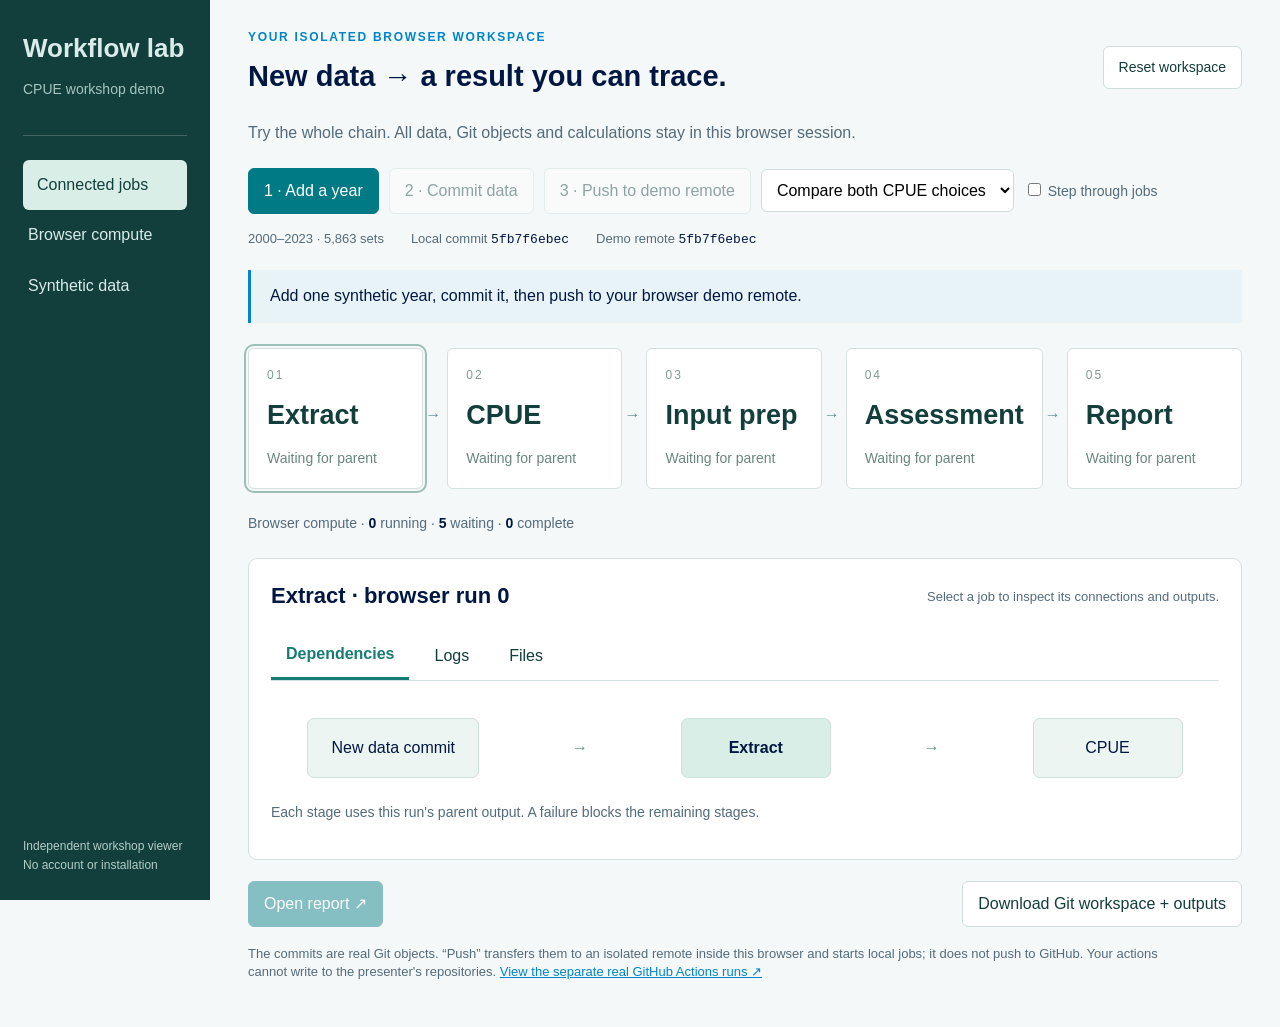
==== commit b2cb43f3: "Add annual and set-level variation to the synthetic CPUE example" ====
--- a/docs/browser.html
+++ b/docs/browser.html
@@ -11,7 +11,7 @@
 <section class="workbench"><header><h3 id="job-title">Job details</h3><span class="secondary-info">Select a job to inspect its connections and outputs.</span></header><div class="tabs"><button data-tab="dependencies" class="active">Dependencies</button><button data-tab="logs">Logs</button><button data-tab="files">Files</button></div><div id="detail"></div></section>
 <div class="bottom"><button id="open-report" class="primary" disabled>Open report ↗</button><button id="export">Download Git workspace + outputs</button></div>
 <p class="scope">The commits are real Git objects. “Push” transfers them to an isolated remote inside this browser and starts local jobs; it does not push to GitHub. Your actions cannot write to the presenter's repositories. <a href="https://github.com/kyuhank/cpue-toy-data/actions" target="_blank" rel="noopener">View the separate real GitHub Actions runs ↗</a></p>
-</main><script id="dataset" type="application/json">{"sets":[["2000-0000",2000,"v01",800,8],["2000-0001",2000,"v01",1200,8],["2000-0002",2000,"v01",1200,8],["2000-0003",2000,"v01",1500,8],["2000-0004",2000,"v04",1500,24],["2000-0005",2000,"v01",800,6],["2000-0006",2000,"v02",1200,18],["2000-0007",2000,"v01",1000,6],["2000-0008",2000,"v01",800,4],["2000-0009",2000,"v01",1500,12],["2000-0010",2000,"v02",800,10],["2000-0011",2000,"v01",1500,5],["2000-0012",2000,"v01",800,5],["2000-0013",2000,"v02",800,11],["2000-0014",2000,"v04",800,15],["2000-0015",2000,"v02",1200,8],["2000-0016",2000,"v02",1200,12],["2000-0017",2000,"v01",1500,8],["2000-0018",2000,"v03",1500,19],["2000-0019",2000,"v04",800,15],["2000-0020",2000,"v03",1000,7],["2000-0021",2000,"v02",1500,15],["2000-0022",2000,"v01",1200,6],["2000-0023",2000,"v01",1200,6],["2000-0024",2000,"v03",1200,16],["2000-0025",2000,"v02",800,7],["2000-0026",2000,"v01",1200,10],["2000-0027",2000,"v01",1200,9],["2000-0028",2000,"v01",800,1],["2000-0029",2000,"v01",1000,8],["2000-0030",2000,"v03",1200,12],["2000-0031",2000,"v02",1200,9],["2000-0032",2000,"v01",1200,6],["2000-0033",2000,"v04",1500,19],["2000-0034",2000,"v04",1200,14],["2000-0035",2000,"v01",1200,6],["2000-0036",2000,"v01",800,3],["2000-0037",2000,"v02",1000,4],["2000-0038",2000,"v01",800,6],["2000-0039",2000,"v01",1500,14],["2000-0040",2000,"v01",800,7],["2000-0041",2000,"v01",800,5],["2000-0042",2000,"v03",1200,11],["2000-0043",2000,"v01",800,5],["2000-0044",2000,"v03",800,16],["2000-0045",2000,"v01",800,4],["2000-0046",2000,"v02",1500,11],["2000-0047",2000,"v01",800,7],["2000-0048",2000,"v01",800,5],["2000-0049",2000,"v03",1000,12],["2000-0050",2000,"v01",800,4],["2000-0051",2000,"v02",1000,10],["2000-0052",2000,"v01",1500,9],["2000-0053",2000,"v01",800,1],["2000-0054",2000,"v02",1200,7],["2000-0055",2000,"v02",1000,12],["2000-0056",2000,"v03",800,9],["2000-0057",2000,"v03",1500,21],["2000-0058",2000,"v02",1500,18],["2000-0059",2000,"v01",1000,4],["2000-0060",2000,"v03",1500,26],["2000-0061",2000,"v01",1000,7],["2000-0062",2000,"v02",1500,18],["2000-0063",2000,"v01",1000,11],["2000-0064",2000,"v02",1200,7],["2000-0065",2000,"v01",1200,4],["2000-0066",2000,"v03",1200,19],["2000-0067",2000,"v01",1500,15],["2000-0068",2000,"v02",1500,20],["2000-0069",2000,"v04",1500,28],["2000-0070",2000,"v01",800,11],["2000-0071",2000,"v01",1500,10],["2000-0072",2000,"v01",800,3],["2000-0073",2000,"v01",1500,9],["2000-0074",2000,"v04",1000,12],["2000-0075",2000,"v04",1500,29],["2000-0076",2000,"v02",1000,6],["2000-0077",2000,"v02",1200,8],["2000-0078",2000,"v02",1000,5],["2000-0079",2000,"v03",1500,15],["2000-0080",2000,"v02",1000,10],["2000-0081",2000,"v01",1200,12],["2000-0082",2000,"v02",1200,9],["2000-0083",2000,"v04",800,14],["2000-0084",2000,"v01",1000,9],["2000-0085",2000,"v01",800,7],["2000-0086",2000,"v03",1200,22],["2000-0087",2000,"v03",800,14],["2000-0088",2000,"v02",1000,8],["2000-0089",2000,"v01",800,6],["2000-0090",2000,"v01",1500,9],["2000-0091",2000,"v04",1500,26],["2000-0092",2000,"v01",1000,6],["2000-0093",2000,"v01",1000,8],["2000-0094",2000,"v02",800,2],["2000-0095",2000,"v01",800,5],["2000-0096",2000,"v01",1000,4],["2000-0097",2000,"v04",1200,20],["2000-0098",2000,"v03",800,12],["2000-0099",2000,"v01",1200,6],["2000-0100",2000,"v01",800,5],["2000-0101",2000,"v01",1000,5],["2000-0102",2000,"v02",1200,12],["2000-0103",2000,"v03",1500,26],["2000-0104",2000,"v01",800,2],["2000-0105",2000,"v01",1500,10],["2000-0106",2000,"v01",800,7],["2000-0107",2000,"v02",800,5],["2000-0108",2000,"v02",1000,12],["2000-0109",2000,"v02",1500,14],["2000-0110",2000,"v03",1200,20],["2000-0111",2000,"v01",1500,10],["2000-0112",2000,"v03",800,11],["2000-0113",2000,"v01",1200,7],["2000-0114",2000,"v02",1200,11],["2000-0115",2000,"v01",1500,8],["2000-0116",2000,"v04",1200,23],["2000-0117",2000,"v03",1000,10],["2000-0118",2000,"v01",1200,4],["2000-0119",2000,"v01",1200,8],["2000-0120",2000,"v01",1200,8],["2000-0121",2000,"v01",1500,7],["2000-0122",2000,"v02",800,9],["2000-0123",2000,"v01",1200,5],["2000-0124",2000,"v03",1200,9],["2000-0125",2000,"v03",1500,23],["2000-0126",2000,"v01",1200,7],["2000-0127",2000,"v02",1200,12],["2000-0128",2000,"v03",1200,16],["2000-0129",2000,"v03",1000,4],["2000-0130",2000,"v04",1000,17],["2000-0131",2000,"v02",800,7],["2000-0132",2000,"v01",1200,8],["2000-0133",2000,"v01",800,6],["2000-0134",2000,"v01",1200,6],["2000-0135",2000,"v02",800,7],["2000-0136",2000,"v03",1500,14],["2000-0137",2000,"v01",800,4],["2000-0138",2000,"v03",1500,24],["2000-0139",2000,"v02",1000,7],["2000-0140",2000,"v01",1500,7],["2000-0141",2000,"v02",800,16],["2000-0142",2000,"v01",1200,6],["2000-0143",2000,"v01",1000,7],["2000-0144",2000,"v01",1000,4],["2000-0145",2000,"v02",1000,7],["2000-0146",2000,"v02",1500,18],["2000-0147",2000,"v02",1200,9],["2000-0148",2000,"v03",1500,24],["2000-0149",2000,"v01",1200,5],["2000-0150",2000,"v02",1200,6],["2000-0151",2000,"v04",1500,26],["2000-0152",2000,"v04",800,11],["2000-0153",2000,"v01",1000,3],["2000-0154",2000,"v01",1000,7],["2000-0155",2000,"v04",1500,26],["2000-0156",2000,"v03",800,7],["2000-0157",2000,"v02",1500,14],["2000-0158",2000,"v03",1500,20],["2000-0159",2000,"v02",1500,21],["2000-0160",2000,"v03",800,8],["2000-0161",2000,"v02",800,12],["2000-0162",2000,"v01",1200,11],["2000-0163",2000,"v02",1200,6],["2000-0164",2000,"v02",1500,8],["2000-0165",2000,"v02",1200,14],["2000-0166",2000,"v03",1000,16],["2000-0167",2000,"v02",1200,10],["2000-0168",2000,"v03",1200,11],["2000-0169",2000,"v02",1200,9],["2000-0170",2000,"v01",1500,8],["2000-0171",2000,"v02",1500,11],["2000-0172",2000,"v02",1200,13],["2000-0173",2000,"v01",1500,6],["2000-0174",2000,"v01",800,6],["2000-0175",2000,"v04",1200,22],["2000-0176",2000,"v01",800,8],["2000-0177",2000,"v02",1000,7],["2000-0178",2000,"v02",1200,9],["2000-0179",2000,"v02",1200,14],["2000-0180",2000,"v01",1200,9],["2000-0181",2000,"v03",1500,24],["2000-0182",2000,"v01",1200,11],["2000-0183",2000,"v03",1000,11],["2000-0184",2000,"v01",800,6],["2000-0185",2000,"v03",1500,11],["2000-0186",2000,"v02",800,8],["2000-0187",2000,"v03",1000,16],["2000-0188",2000,"v01",1200,7],["2000-0189",2000,"v01",1500,9],["2000-0190",2000,"v02",1200,9],["2000-0191",2000,"v01",1500,8],["2000-0192",2000,"v02",1500,16],["2000-0193",2000,"v01",1500,11],["2000-0194",2000,"v02",800,9],["2000-0195",2000,"v02",800,9],["2000-0196",2000,"v01",1000,4],["2000-0197",2000,"v01",1000,3],["2000-0198",2000,"v02",1000,5],["2000-0199",2000,"v01",800,3],["2000-0200",2000,"v03",1500,21],["2000-0201",2000,"v01",1200,5],["2000-0202",2000,"v01",1500,7],["2000-0203",2000,"v02",1500,7],["2000-0204",2000,"v01",1000,5],["2000-0205",2000,"v01",1000,4],["2000-0206",2000,"v03",800,12],["2000-0207",2000,"v04",1000,14],["2000-0208",2000,"v02",800,13],["2000-0209",2000,"v01",1000,5],["2000-0210",2000,"v03",1500,24],["2000-0211",2000,"v04",1500,36],["2000-0212",2000,"v04",1500,29],["2000-0213",2000,"v02",1200,14],["2000-0214",2000,"v02",1500,15],["2000-0215",2000,"v01",1500,6],["2000-0216",2000,"v01",1200,4],["2000-0217",2000,"v02",1500,7],["2000-0218",2000,"v01",1200,8],["2000-0219",2000,"v01",1500,7],["2000-0220",2000,"v04",1200,23],["2000-0221",2000,"v03",800,10],["2000-0222",2000,"v03",1500,17],["2000-0223",2000,"v01",1000,4],["2000-0224",2000,"v02",800,7],["2000-0225",2000,"v03",1500,26],["2000-0226",2000,"v02",1200,11],["2000-0227",2000,"v01",800,7],["2000-0228",2000,"v02",1000,9],["2000-0229",2000,"v03",1200,14],["2000-0230",2000,"v02",800,6],["2000-0231",2000,"v01",1000,4],["2000-0232",2000,"v02",1500,19],["2000-0233",2000,"v02",1500,13],["2000-0234",2000,"v01",800,5],["2000-0235",2000,"v02",1000,7],["2000-0236",2000,"v02",1200,7],["2000-0237",2000,"v02",1000,5],["2000-0238",2000,"v03",1500,18],["2000-0239",2000,"v01",1200,6],["2001-0000",2001,"v01",800,4],["2001-0001",2001,"v01",1000,13],["2001-0002",2001,"v01",1000,8],["2001-0003",2001,"v03",1500,14],["2001-0004",2001,"v02",1000,8],["2001-0005",2001,"v02",1000,3],["2001-0006",2001,"v03",800,12],["2001-0007",2001,"v04",1200,16],["2001-0008",2001,"v02",800,6],["2001-0009",2001,"v02",1000,5],["2001-0010",2001,"v02",1200,8],["2001-0011",2001,"v02",1500,17],["2001-0012",2001,"v03",800,10],["2001-0013",2001,"v01",1200,14],["2001-0014",2001,"v03",1000,18],["2001-0015",2001,"v02",1000,9],["2001-0016",2001,"v04",1000,23],["2001-0017",2001,"v01",1200,5],["2001-0018",2001,"v02",800,8],["2001-0019",2001,"v01",800,4],["2001-0020",2001,"v01",1500,7],["2001-0021",2001,"v02",800,7],["2001-0022",2001,"v02",1200,10],["2001-0023",2001,"v01",1000,2],["2001-0024",2001,"v01",1000,6],["2001-0025",2001,"v02",800,8],["2001-0026",2001,"v01",800,4],["2001-0027",2001,"v01",1000,5],["2001-0028",2001,"v02",800,8],["2001-0029",2001,"v04",1200,21],["2001-0030",2001,"v04",800,22],["2001-0031",2001,"v03",1000,17],["2001-0032",2001,"v01",1500,13],["2001-0033",2001,"v02",800,7],["2001-0034",2001,"v02",1000,7],["2001-0035",2001,"v01",1200,1],["2001-0036",2001,"v02",800,10],["2001-0037",2001,"v01",1000,3],["2001-0038",2001,"v04",1000,9],["2001-0039",2001,"v01",1500,5],["2001-0040",2001,"v01",1000,8],["2001-0041",2001,"v01",1000,7],["2001-0042",2001,"v01",1200,9],["2001-0043",2001,"v01",1500,4],["2001-0044",2001,"v03",1200,20],["2001-0045",2001,"v04",1200,17],["2001-0046",2001,"v02",1000,9],["2001-0047",2001,"v01",800,8],["2001-0048",2001,"v01",1200,7],["2001-0049",2001,"v04",1500,22],["2001-0050",2001,"v02",1000,16],["2001-0051",2001,"v02",1500,13],["2001-0052",2001,"v03",1500,19],["2001-0053",2001,"v02",1500,10],["2001-0054",2001,"v04",1500,29],["2001-0055",2001,"v03",800,9],["2001-0056",2001,"v03",1200,14],["2001-0057",2001,"v01",800,6],["2001-0058",2001,"v02",1000,7],["2001-0059",2001,"v04",1000,21],["2001-0060",2001,"v04",1000,15],["2001-0061",2001,"v03",1500,23],["2001-0062",2001,"v03",1500,25],["2001-0063",2001,"v02",1200,9],["2001-0064",2001,"v02",800,10],["2001-0065",2001,"v04",1000,22],["2001-0066",2001,"v01",1000,8],["2001-0067",2001,"v03",1500,18],["2001-0068",2001,"v03",800,12],["2001-0069",2001,"v01",1000,5],["2001-0070",2001,"v03",800,21],["2001-0071",2001,"v01",1000,5],["2001-0072",2001,"v02",1000,6],["2001-0073",2001,"v03",1200,14],["2001-0074",2001,"v01",800,2],["2001-0075",2001,"v01",800,3],["2001-0076",2001,"v01",1200,8],["2001-0077",2001,"v02",1500,9],["2001-0078",2001,"v01",1000,7],["2001-0079",2001,"v01",1500,5],["2001-0080",2001,"v01",1000,3],["2001-0081",2001,"v02",1500,7],["2001-0082",2001,"v04",800,21],["2001-0083",2001,"v01",800,2],["2001-0084",2001,"v04",1500,25],["2001-0085",2001,"v02",1200,9],["2001-0086",2001,"v04",800,20],["2001-0087",2001,"v02",1200,4],["2001-0088",2001,"v04",1000,20],["2001-0089",2001,"v04",1500,33],["2001-0090",2001,"v01",1500,9],["2001-0091",2001,"v02",1200,18],["2001-0092",2001,"v02",1500,17],["2001-0093",2001,"v01",1000,3],["2001-0094",2001,"v02",800,4],["2001-0095",2001,"v01",1500,13],["2001-0096",2001,"v01",1000,2],["2001-0097",2001,"v04",1200,23],["2001-0098",2001,"v02",1500,13],["2001-0099",2001,"v02",800,6],["2001-0100",2001,"v03",1000,12],["2001-0101",2001,"v04",1000,18],["2001-0102",2001,"v02",1500,12],["2001-0103",2001,"v03",1000,13],["2001-0104",2001,"v04",1200,20],["2001-0105",2001,"v02",1500,12],["2001-0106",2001,"v02",800,13],["2001-0107",2001,"v04",1500,29],["2001-0108",2001,"v01",1500,9],["2001-0109",2001,"v04",1000,13],["2001-0110",2001,"v04",1200,27],["2001-0111",2001,"v02",1500,7],["2001-0112",2001,"v01",1200,10],["2001-0113",2001,"v01",1000,6],["2001-0114",2001,"v02",1000,11],["2001-0115",2001,"v01",1000,10],["2001-0116",2001,"v01",1000,11],["2001-0117",2001,"v02",1000,8],["2001-0118",2001,"v03",1200,9],["2001-0119",2001,"v03",800,16],["2001-0120",2001,"v02",1200,7],["2001-0121",2001,"v01",1000,2],["2001-0122",2001,"v02",1500,13],["2001-0123",2001,"v02",1200,12],["2001-0124",2001,"v02",1000,7],["2001-0125",2001,"v02",1500,9],["2001-0126",2001,"v01",1500,10],["2001-0127",2001,"v01",1000,10],["2001-0128",2001,"v02",1500,10],["2001-0129",2001,"v03",1000,9],["2001-0130",2001,"v04",1200,24],["2001-0131",2001,"v01",1200,9],["2001-0132",2001,"v04",800,6],["2001-0133",2001,"v02",1200,11],["2001-0134",2001,"v01",800,5],["2001-0135",2001,"v01",1200,6],["2001-0136",2001,"v01",800,4],["2001-0137",2001,"v01",800,4],["2001-0138",2001,"v04",800,19],["2001-0139",2001,"v01",1500,7],["2001-0140",2001,"v02",1000,10],["2001-0141",2001,"v01",1200,7],["2001-0142",2001,"v01",1200,8],["2001-0143",2001,"v01",1000,6],["2001-0144",2001,"v01",1200,4],["2001-0145",2001,"v02",1000,5],["2001-0146",2001,"v02",1200,6],["2001-0147",2001,"v02",1000,8],["2001-0148",2001,"v02",800,8],["2001-0149",2001,"v02",1000,12],["2001-0150",2001,"v02",1200,15],["2001-0151",2001,"v04",1000,15],["2001-0152",2001,"v02",1500,12],["2001-0153",2001,"v04",800,17],["2001-0154",2001,"v02",1500,18],["2001-0155",2001,"v04",1500,30],["2001-0156",2001,"v03",800,8],["2001-0157",2001,"v01",800,8],["2001-0158",2001,"v04",800,16],["2001-0159",2001,"v01",1000,7],["2001-0160",2001,"v02",1200,8],["2001-0161",2001,"v03",1200,17],["2001-0162",2001,"v01",800,2],["2001-0163",2001,"v01",1200,7],["2001-0164",2001,"v01",1200,8],["2001-0165",2001,"v02",1200,11],["2001-0166",2001,"v03",1000,12],["2001-0167",2001,"v03",800,9],["2001-0168",2001,"v04",800,16],["2001-0169",2001,"v03",1500,15],["2001-0170",2001,"v04",800,13],["2001-0171",2001,"v04",1200,16],["2001-0172",2001,"v04",1500,34],["2001-0173",2001,"v01",1500,5],["2001-0174",2001,"v01",1200,7],["2001-0175",2001,"v02",1500,13],["2001-0176",2001,"v02",1200,6],["2001-0177",2001,"v03",1500,20],["2001-0178",2001,"v01",1200,8],["2001-0179",2001,"v01",1000,3],["2001-0180",2001,"v04",800,11],["2001-0181",2001,"v02",1200,7],["2001-0182",2001,"v02",1200,10],["2001-0183",2001,"v04",800,14],["2001-0184",2001,"v01",1000,10],["2001-0185",2001,"v01",800,7],["2001-0186",2001,"v01",1200,11],["2001-0187",2001,"v02",1500,19],["2001-0188",2001,"v03",1000,13],["2001-0189",2001,"v02",800,6],["2001-0190",2001,"v01",800,6],["2001-0191",2001,"v01",1200,11],["2001-0192",2001,"v02",1000,5],["2001-0193",2001,"v01",1500,6],["2001-0194",2001,"v01",1500,6],["2001-0195",2001,"v03",1200,17],["2001-0196",2001,"v01",1000,9],["2001-0197",2001,"v02",800,5],["2001-0198",2001,"v03",1000,12],["2001-0199",2001,"v01",1200,2],["2001-0200",2001,"v01",1200,4],["2001-0201",2001,"v02",1000,5],["2001-0202",2001,"v01",800,4],["2001-0203",2001,"v04",1000,20],["2001-0204",2001,"v01",1000,15],["2001-0205",2001,"v01",800,7],["2001-0206",2001,"v03",800,16],["2001-0207",2001,"v04",1200,17],["2001-0208",2001,"v03",800,10],["2001-0209",2001,"v01",1500,7],["2001-0210",2001,"v03",1000,14],["2001-0211",2001,"v04",800,12],["2001-0212",2001,"v01",1000,3],["2001-0213",2001,"v02",1200,6],["2001-0214",2001,"v03",1500,18],["2001-0215",2001,"v03",800,11],["2001-0216",2001,"v01",1500,7],["2001-0217",2001,"v02",1000,14],["2001-0218",2001,"v01",1200,5],["2001-0219",2001,"v02",1500,19],["2001-0220",2001,"v01",1500,13],["2001-0221",2001,"v02",1500,14],["2001-0222",2001,"v01",1200,5],["2001-0223",2001,"v03",800,11],["2001-0224",2001,"v01",1200,8],["2001-0225",2001,"v01",1000,10],["2001-0226",2001,"v01",1200,6],["2001-0227",2001,"v03",800,9],["2001-0228",2001,"v01",1500,7],["2001-0229",2001,"v02",1000,12],["2001-0230",2001,"v02",1000,6],["2001-0231",2001,"v01",1500,6],["2001-0232",2001,"v01",800,8],["2001-0233",2001,"v01",800,3],["2001-0234",2001,"v02",1200,11],["2001-0235",2001,"v04",1500,35],["2001-0236",2001,"v01",1200,7],["2001-0237",2001,"v01",1500,9],["2001-0238",2001,"v02",1200,8],["2001-0239",2001,"v01",1200,6],["2002-0000",2002,"v04",1200,22],["2002-0001",2002,"v01",1500,3],["2002-0002",2002,"v02",1000,10],["2002-0003",2002,"v02",1200,11],["2002-0004",2002,"v01",1000,4],["2002-0005",2002,"v02",1000,9],["2002-0006",2002,"v04",1200,17],["2002-0007",2002,"v01",800,8],["2002-0008",2002,"v01",1200,6],["2002-0009",2002,"v02",1200,7],["2002-0010",2002,"v02",800,9],["2002-0011",2002,"v01",800,6],["2002-0012",2002,"v01",1000,7],["2002-0013",2002,"v01",800,2],["2002-0014",2002,"v02",1000,8],["2002-0015",2002,"v01",1500,2],["2002-0016",2002,"v02",800,9],["2002-0017",2002,"v02",1000,7],["2002-0018",2002,"v02",1500,11],["2002-0019",2002,"v03",1200,14],["2002-0020",2002,"v03",1200,18],["2002-0021",2002,"v02",1000,15],["2002-0022",2002,"v01",1500,13],["2002-0023",2002,"v03",1200,18],["2002-0024",2002,"v01",800,4],["2002-0025",2002,"v03",1500,18],["2002-0026",2002,"v01",800,9],["2002-0027",2002,"v01",1200,7],["2002-0028",2002,"v02",800,6],["2002-0029",2002,"v02",1500,11],["2002-0030",2002,"v01",800,7],["2002-0031",2002,"v03",1500,20],["2002-0032",2002,"v01",1000,5],["2002-0033",2002,"v02",1200,9],["2002-0034",2002,"v01",1200,2],["2002-0035",2002,"v02",800,6],["2002-0036",2002,"v04",1500,18],["2002-0037",2002,"v04",800,16],["2002-0038",2002,"v02",1000,4],["2002-0039",2002,"v01",1500,8],["2002-0040",2002,"v01",1000,3],["2002-0041",2002,"v04",1200,11],["2002-0042",2002,"v01",1200,7],["2002-0043",2002,"v02",1000,9],["2002-0044",2002,"v02",1000,13],["2002-0045",2002,"v03",1200,17],["2002-0046",2002,"v02",800,5],["2002-0047",2002,"v02",1200,9],["2002-0048",2002,"v01",1000,7],["2002-0049",2002,"v02",1000,6],["2002-0050",2002,"v02",1200,15],["2002-0051",2002,"v01",1500,15],["2002-0052",2002,"v04",800,10],["2002-0053",2002,"v02",1000,8],["2002-0054",2002,"v02",1000,8],["2002-0055",2002,"v01",1000,3],["2002-0056",2002,"v02",800,8],["2002-0057",2002,"v02",1500,16],["2002-0058",2002,"v01",800,7],["2002-0059",2002,"v01",1000,5],["2002-0060",2002,"v02",800,8],["2002-0061",2002,"v01",1000,2],["2002-0062",2002,"v01",800,2],["2002-0063",2002,"v01",1000,6],["2002-0064",2002,"v01",1000,3],["2002-0065",2002,"v01",1200,10],["2002-0066",2002,"v01",1200,10],["2002-0067",2002,"v03",1000,9],["2002-0068",2002,"v04",1200,21],["2002-0069",2002,"v01",800,6],["2002-0070",2002,"v03",800,8],["2002-0071",2002,"v01",1000,5],["2002-0072",2002,"v04",1200,13],["2002-0073",2002,"v02",1200,6],["2002-0074",2002,"v03",1000,16],["2002-0075",2002,"v02",1500,13],["2002-0076",2002,"v01",1200,7],["2002-0077",2002,"v01",1200,6],["2002-0078",2002,"v02",800,8],["2002-0079",2002,"v01",1000,5],["2002-0080",2002,"v01",1500,8],["2002-0081",2002,"v02",800,7],["2002-0082",2002,"v04",1000,11],["2002-0083",2002,"v01",1200,9],["2002-0084",2002,"v03",800,7],["2002-0085",2002,"v01",1500,12],["2002-0086",2002,"v04",1200,13],["2002-0087",2002,"v01",1000,8],["2002-0088",2002,"v03",800,7],["2002-0089",2002,"v03",1000,9],["2002-0090",2002,"v01",1500,6],["2002-0091",2002,"v01",1200,3],["2002-0092",2002,"v01",1200,12],["2002-0093",2002,"v02",1500,13],["2002-0094",2002,"v01",800,4],["2002-0095",2002,"v04",800,14],["2002-0096",2002,"v01",1500,6],["2002-0097",2002,"v01",1000,5],["2002-0098",2002,"v02",1200,17],["2002-0099",2002,"v04",1000,16],["2002-0100",2002,"v01",1200,6],["2002-0101",2002,"v02",800,6],["2002-0102",2002,"v04",1200,18],["2002-0103",2002,"v03",1500,8],["2002-0104",2002,"v02",1200,8],["2002-0105",2002,"v01",1000,7],["2002-0106",2002,"v01",1000,5],["2002-0107",2002,"v03",1000,9],["2002-0108",2002,"v01",1200,11],["2002-0109",2002,"v02",1500,13],["2002-0110",2002,"v01",1500,11],["2002-0111",2002,"v02",1000,8],["2002-0112",2002,"v03",1200,16],["2002-0113",2002,"v03",800,18],["2002-0114",2002,"v02",1200,6],["2002-0115",2002,"v01",800,3],["2002-0116",2002,"v01",1200,6],["2002-0117",2002,"v01",800,8],["2002-0118",2002,"v01",1000,3],["2002-0119",2002,"v02",1500,13],["2002-0120",2002,"v01",1500,4],["2002-0121",2002,"v02",1500,16],["2002-0122",2002,"v03",1200,14],["2002-0123",2002,"v02",1000,10],["2002-0124",2002,"v02",1000,7],["2002-0125",2002,"v03",800,6],["2002-0126",2002,"v02",1000,4],["2002-0127",2002,"v03",1200,12],["2002-0128",2002,"v03",1500,21],["2002-0129",2002,"v03",800,7],["2002-0130",2002,"v04",1000,14],["2002-0131",2002,"v03",1000,9],["2002-0132",2002,"v01",1200,6],["2002-0133",2002,"v01",1000,3],["2002-0134",2002,"v01",1000,3],["2002-0135",2002,"v01",800,6],["2002-0136",2002,"v03",1500,17],["2002-0137",2002,"v01",800,9],["2002-0138",2002,"v02",1200,11],["2002-0139",2002,"v01",800,10],["2002-0140",2002,"v01",1500,8],["2002-0141",2002,"v02",1500,13],["2002-0142",2002,"v01",800,2],["2002-0143",2002,"v04",1200,21],["2002-0144",2002,"v02",1200,12],["2002-0145",2002,"v04",800,16],["2002-0146",2002,"v01",1000,7],["2002-0147",2002,"v04",1500,26],["2002-0148",2002,"v01",1500,8],["2002-0149",2002,"v03",1000,13],["2002-0150",2002,"v02",1500,16],["2002-0151",2002,"v02",1500,13],["2002-0152",2002,"v01",1500,8],["2002-0153",2002,"v01",1000,7],["2002-0154",2002,"v01",1000,5],["2002-0155",2002,"v01",800,5],["2002-0156",2002,"v02",1500,14],["2002-0157",2002,"v01",1500,5],["2002-0158",2002,"v03",1000,15],["2002-0159",2002,"v03",1200,19],["2002-0160",2002,"v04",800,13],["2002-0161",2002,"v03",1000,15],["2002-0162",2002,"v01",800,2],["2002-0163",2002,"v02",1200,5],["2002-0164",2002,"v01",1500,9],["2002-0165",2002,"v02",1500,15],["2002-0166",2002,"v01",1000,2],["2002-0167",2002,"v02",800,10],["2002-0168",2002,"v04",1500,26],["2002-0169",2002,"v01",800,6],["2002-0170",2002,"v02",1000,4],["2002-0171",2002,"v03",1200,15],["2002-0172",2002,"v02",1500,14],["2002-0173",2002,"v04",1500,14],["2002-0174",2002,"v03",1500,17],["2002-0175",2002,"v02",1000,6],["2002-0176",2002,"v02",1500,18],["2002-0177",2002,"v04",800,12],["2002-0178",2002,"v01",1000,8],["2002-0179",2002,"v02",1200,8],["2002-0180",2002,"v01",1000,7],["2002-0181",2002,"v02",1000,3],["2002-0182",2002,"v02",1000,7],["2002-0183",2002,"v01",800,7],["2002-0184",2002,"v01",1200,4],["2002-0185",2002,"v04",800,16],["2002-0186",2002,"v02",1500,12],["2002-0187",2002,"v01",800,7],["2002-0188",2002,"v01",1000,8],["2002-0189",2002,"v01",1200,7],["2002-0190",2002,"v02",800,8],["2002-0191",2002,"v01",800,2],["2002-0192",2002,"v01",1200,7],["2002-0193",2002,"v02",1000,5],["2002-0194",2002,"v02",1200,12],["2002-0195",2002,"v02",1000,10],["2002-0196",2002,"v01",800,5],["2002-0197",2002,"v04",800,11],["2002-0198",2002,"v02",1000,11],["2002-0199",2002,"v02",1000,6],["2002-0200",2002,"v01",800,5],["2002-0201",2002,"v01",1500,6],["2002-0202",2002,"v02",1000,13],["2002-0203",2002,"v01",1000,6],["2002-0204",2002,"v01",1000,5],["2002-0205",2002,"v04",1000,17],["2002-0206",2002,"v01",1200,10],["2002-0207",2002,"v01",1000,2],["2002-0208",2002,"v01",1200,7],["2002-0209",2002,"v03",1500,17],["2002-0210",2002,"v01",800,4],["2002-0211",2002,"v01",800,5],["2002-0212",2002,"v02",1200,12],["2002-0213",2002,"v02",1200,12],["2002-0214",2002,"v04",1000,10],["2002-0215",2002,"v02",1200,11],["2002-0216",2002,"v03",1000,21],["2002-0217",2002,"v01",1500,11],["2002-0218",2002,"v01",1000,3],["2002-0219",2002,"v01",1500,10],["2002-0220",2002,"v04",1500,23],["2002-0221",2002,"v04",800,13],["2002-0222",2002,"v01",1500,5],["2002-0223",2002,"v04",1200,15],["2002-0224",2002,"v02",1500,16],["2002-0225",2002,"v02",800,9],["2002-0226",2002,"v01",800,4],["2002-0227",2002,"v02",1000,8],["2002-0228",2002,"v01",800,5],["2002-0229",2002,"v01",1500,5],["2002-0230",2002,"v01",1500,4],["2002-0231",2002,"v01",1500,10],["2002-0232",2002,"v02",800,8],["2002-0233",2002,"v01",800,3],["2002-0234",2002,"v01",800,7],["2002-0235",2002,"v01",1500,14],["2002-0236",2002,"v02",1200,9],["2002-0237",2002,"v02",1000,11],["2002-0238",2002,"v04",800,17],["2002-0239",2002,"v01",1500,8],["2003-0000",2003,"v01",1200,9],["2003-0001",2003,"v03",1500,18],["2003-0002",2003,"v03",1500,13],["2003-0003",2003,"v01",1000,7],["2003-0004",2003,"v02",800,6],["2003-0005",2003,"v02",1500,12],["2003-0006",2003,"v01",1500,8],["2003-0007",2003,"v02",1500,12],["2003-0008",2003,"v01",1200,2],["2003-0009",2003,"v03",1000,13],["2003-0010",2003,"v01",800,5],["2003-0011",2003,"v04",1500,22],["2003-0012",2003,"v03",1500,29],["2003-0013",2003,"v01",1000,6],["2003-0014",2003,"v04",1200,15],["2003-0015",2003,"v01",1200,9],["2003-0016",2003,"v01",1200,8],["2003-0017",2003,"v01",800,6],["2003-0018",2003,"v01",1000,2],["2003-0019",2003,"v02",1000,11],["2003-0020",2003,"v01",800,4],["2003-0021",2003,"v01",1000,8],["2003-0022",2003,"v03",800,10],["2003-0023",2003,"v02",800,4],["2003-0024",2003,"v01",1200,7],["2003-0025",2003,"v01",1500,8],["2003-0026",2003,"v04",1500,29],["2003-0027",2003,"v01",1500,2],["2003-0028",2003,"v04",1200,21],["2003-0029",2003,"v02",1500,13],["2003-0030",2003,"v02",1000,8],["2003-0031",2003,"v03",1200,17],["2003-0032",2003,"v01",1500,11],["2003-0033",2003,"v01",1500,5],["2003-0034",2003,"v01",1000,4],["2003-0035",2003,"v03",1000,12],["2003-0036",2003,"v02",800,6],["2003-0037",2003,"v01",800,6],["2003-0038",2003,"v02",1500,15],["2003-0039",2003,"v03",1000,13],["2003-0040",2003,"v01",800,5],["2003-0041",2003,"v01",1500,7],["2003-0042",2003,"v04",1200,23],["2003-0043",2003,"v04",1200,18],["2003-0044",2003,"v04",1000,24],["2003-0045",2003,"v01",1500,5],["2003-0046",2003,"v01",1500,5],["2003-0047",2003,"v01",1200,8],["2003-0048",2003,"v01",800,6],["2003-0049",2003,"v02",800,5],["2003-0050",2003,"v02",1200,10],["2003-0051",2003,"v04",1000,23],["2003-0052",2003,"v01",800,4],["2003-0053",2003,"v04",1200,18],["2003-0054",2003,"v01",800,2],["2003-0055",2003,"v02",800,2],["2003-0056",2003,"v03",1500,12],["2003-0057",2003,"v03",800,10],["2003-0058",2003,"v03",1500,12],["2003-0059",2003,"v02",1000,5],["2003-0060",2003,"v02",1000,12],["2003-0061",2003,"v01",800,4],["2003-0062",2003,"v01",1500,12],["2003-0063",2003,"v02",1000,10],["2003-0064",2003,"v02",1200,11],["2003-0065",2003,"v02",1000,4],["2003-0066",2003,"v03",1000,14],["2003-0067",2003,"v01",1000,4],["2003-0068",2003,"v02",1000,8],["2003-0069",2003,"v04",800,15],["2003-0070",2003,"v02",1500,15],["2003-0071",2003,"v01",1200,7],["2003-0072",2003,"v02",1200,4],["2003-0073",2003,"v03",1200,7],["2003-0074",2003,"v01",1200,4],["2003-0075",2003,"v01",1200,4],["2003-0076",2003,"v01",800,3],["2003-0077",2003,"v02",800,11],["2003-0078",2003,"v02",1500,9],["2003-0079",2003,"v01",1000,7],["2003-0080",2003,"v02",1500,12],["2003-0081",2003,"v01",800,4],["2003-0082",2003,"v02",800,1],["2003-0083",2003,"v04",1500,26],["2003-0084",2003,"v04",1200,16],["2003-0085",2003,"v03",1000,11],["2003-0086",2003,"v01",1500,9],["2003-0087",2003,"v01",1200,8],["2003-0088",2003,"v04",1500,22],["2003-0089",2003,"v02",800,4],["2003-0090",2003,"v01",1200,5],["2003-0091",2003,"v04",800,14],["2003-0092",2003,"v01",800,7],["2003-0093",2003,"v01",1500,8],["2003-0094",2003,"v03",800,6],["2003-0095",2003,"v02",800,12],["2003-0096",2003,"v03",1500,16],["2003-0097",2003,"v03",800,15],["2003-0098",2003,"v01",1500,8],["2003-0099",2003,"v03",1000,11],["2003-0100",2003,"v01",1000,5],["2003-0101",2003,"v02",1200,14],["2003-0102",2003,"v01",1000,8],["2003-0103",2003,"v02",1000,4],["2003-0104",2003,"v02",800,7],["2003-0105",2003,"v02",800,5],["2003-0106",2003,"v01",1200,7],["2003-0107",2003,"v01",1000,6],["2003-0108",2003,"v02",1000,10],["2003-0109",2003,"v02",800,7],["2003-0110",2003,"v01",1000,4],["2003-0111",2003,"v03",1500,12],["2003-0112",2003,"v03",1500,26],["2003-0113",2003,"v01",1000,2],["2003-0114",2003,"v01",1200,6],["2003-0115",2003,"v02",800,9],["2003-0116",2003,"v02",1200,11],["2003-0117",2003,"v02",1500,12],["2003-0118",2003,"v01",800,1],["2003-0119",2003,"v02",1200,14],["2003-0120",2003,"v04",1000,9],["2003-0121",2003,"v01",1500,6],["2003-0122",2003,"v01",1200,6],["2003-0123",2003,"v02",1200,7],["2003-0124",2003,"v02",1000,11],["2003-0125",2003,"v01",1000,2],["2003-0126",2003,"v04",1000,24],["2003-0127",2003,"v03",1200,12],["2003-0128",2003,"v01",1500,2],["2003-0129",2003,"v03",800,8],["2003-0130",2003,"v03",1500,21],["2003-0131",2003,"v04",1000,14],["2003-0132",2003,"v01",1200,11],["2003-0133",2003,"v02",1000,8],["2003-0134",2003,"v01",800,6],["2003-0135",2003,"v02",800,8],["2003-0136",2003,"v01",1000,5],["2003-0137",2003,"v01",1000,8],["2003-0138",2003,"v02",1200,13],["2003-0139",2003,"v01",1200,3],["2003-0140",2003,"v04",1500,35],["2003-0141",2003,"v01",1500,7],["2003-0142",2003,"v02",800,8],["2003-0143",2003,"v01",1200,7],["2003-0144",2003,"v03",1200,12],["2003-0145",2003,"v03",1500,14],["2003-0146",2003,"v02",800,7],["2003-0147",2003,"v01",800,1],["2003-0148",2003,"v01",800,4],["2003-0149",2003,"v01",1000,6],["2003-0150",2003,"v01",800,2],["2003-0151",2003,"v01",800,4],["2003-0152",2003,"v01",1200,17],["2003-0153",2003,"v03",1200,14],["2003-0154",2003,"v01",1500,9],["2003-0155",2003,"v04",1000,11],["2003-0156",2003,"v03",1500,17],["2003-0157",2003,"v02",1000,5],["2003-0158",2003,"v01",1500,8],["2003-0159",2003,"v02",1000,5],["2003-0160",2003,"v02",800,7],["2003-0161",2003,"v01",1200,5],["2003-0162",2003,"v01",800,3],["2003-0163",2003,"v01",800,4],["2003-0164",2003,"v02",800,12],["2003-0165",2003,"v03",1000,11],["2003-0166",2003,"v01",800,3],["2003-0167",2003,"v01",1500,4],["2003-0168",2003,"v01",1500,5],["2003-0169",2003,"v01",1200,4],["2003-0170",2003,"v01",800,6],["2003-0171",2003,"v03",800,10],["2003-0172",2003,"v03",1500,13],["2003-0173",2003,"v01",1200,7],["2003-0174",2003,"v02",1000,10],["2003-0175",2003,"v01",1500,8],["2003-0176",2003,"v02",1500,14],["2003-0177",2003,"v04",800,15],["2003-0178",2003,"v04",1500,19],["2003-0179",2003,"v01",800,4],["2003-0180",2003,"v03",1000,11],["2003-0181",2003,"v02",1000,8],["2003-0182",2003,"v01",1200,3],["2003-0183",2003,"v01",800,6],["2003-0184",2003,"v01",1000,5],["2003-0185",2003,"v01",800,2],["2003-0186",2003,"v02",1000,6],["2003-0187",2003,"v01",1000,2],["2003-0188",2003,"v01",800,6],["2003-0189",2003,"v02",1000,5],["2003-0190",2003,"v01",800,2],["2003-0191",2003,"v01",800,2],["2003-0192",2003,"v04",1200,22],["2003-0193",2003,"v04",1500,21],["2003-0194",2003,"v01",1200,3],["2003-0195",2003,"v04",1500,23],["2003-0196",2003,"v03",1200,16],["2003-0197",2003,"v02",800,5],["2003-0198",2003,"v04",800,17],["2003-0199",2003,"v01",1000,6],["2003-0200",2003,"v02",1200,9],["2003-0201",2003,"v01",1000,2],["2003-0202",2003,"v02",1200,11],["2003-0203",2003,"v02",1500,11],["2003-0204",2003,"v01",1000,3],["2003-0205",2003,"v01",800,1],["2003-0206",2003,"v02",800,11],["2003-0207",2003,"v03",1000,16],["2003-0208",2003,"v02",1200,6],["2003-0209",2003,"v02",800,11],["2003-0210",2003,"v04",1000,16],["2003-0211",2003,"v02",800,9],["2003-0212",2003,"v02",1500,9],["2003-0213",2003,"v01",1500,7],["2003-0214",2003,"v01",1000,3],["2003-0215",2003,"v04",1000,19],["2003-0216",2003,"v03",1200,12],["2003-0217",2003,"v01",1000,5],["2003-0218",2003,"v01",800,5],["2003-0219",2003,"v03",800,8],["2003-0220",2003,"v02",1000,9],["2003-0221",2003,"v01",1000,6],["2003-0222",2003,"v02",1000,15],["2003-0223",2003,"v03",1500,16],["2003-0224",2003,"v02",1000,14],["2003-0225",2003,"v04",800,11],["2003-0226",2003,"v01",800,5],["2003-0227",2003,"v01",1200,8],["2003-0228",2003,"v02",1200,13],["2003-0229",2003,"v02",1200,6],["2003-0230",2003,"v03",800,11],["2003-0231",2003,"v02",1200,15],["2003-0232",2003,"v01",1500,8],["2003-0233",2003,"v02",1200,9],["2003-0234",2003,"v01",1000,4],["2003-0235",2003,"v01",800,3],["2003-0236",2003,"v02",800,7],["2003-0237",2003,"v02",1000,12],["2003-0238",2003,"v03",1500,22],["2003-0239",2003,"v03",800,13],["2004-0000",2004,"v04",1000,17],["2004-0001",2004,"v02",1200,13],["2004-0002",2004,"v01",1200,5],["2004-0003",2004,"v02",1200,7],["2004-0004",2004,"v03",1000,8],["2004-0005",2004,"v02",1200,5],["2004-0006",2004,"v02",1500,13],["2004-0007",2004,"v01",800,3],["2004-0008",2004,"v04",1500,20],["2004-0009",2004,"v01",1200,7],["2004-0010",2004,"v01",1500,4],["2004-0011",2004,"v02",1200,4],["2004-0012",2004,"v02",1200,10],["2004-0013",2004,"v02",1200,12],["2004-0014",2004,"v01",1500,5],["2004-0015",2004,"v02",1500,6],["2004-0016",2004,"v02",800,8],["2004-0017",2004,"v04",1500,19],["2004-0018",2004,"v02",1200,11],["2004-0019",2004,"v03",1500,21],["2004-0020",2004,"v02",800,11],["2004-0021",2004,"v02",800,6],["2004-0022",2004,"v03",1500,16],["2004-0023",2004,"v04",800,14],["2004-0024",2004,"v02",1500,8],["2004-0025",2004,"v04",1000,24],["2004-0026",2004,"v01",800,7],["2004-0027",2004,"v02",1500,15],["2004-0028",2004,"v02",1500,12],["2004-0029",2004,"v02",1500,12],["2004-0030",2004,"v01",1000,10],["2004-0031",2004,"v03",800,10],["2004-0032",2004,"v02",1200,11],["2004-0033",2004,"v03",1200,11],["2004-0034",2004,"v03",1500,18],["2004-0035",2004,"v02",1200,8],["2004-0036",2004,"v04",1500,25],["2004-0037",2004,"v01",1200,4],["2004-0038",2004,"v02",800,8],["2004-0039",2004,"v02",1500,5],["2004-0040",2004,"v01",1200,4],["2004-0041",2004,"v02",1000,10],["2004-0042",2004,"v02",1200,11],["2004-0043",2004,"v02",1000,10],["2004-0044",2004,"v02",1200,8],["2004-0045",2004,"v01",1000,3],["2004-0046",2004,"v01",1500,4],["2004-0047",2004,"v02",1200,4],["2004-0048",2004,"v01",1200,12],["2004-0049",2004,"v01",800,5],["2004-0050",2004,"v01",1200,7],["2004-0051",2004,"v02",1200,14],["2004-0052",2004,"v01",1000,6],["2004-0053",2004,"v01",1000,5],["2004-0054",2004,"v03",1500,19],["2004-0055",2004,"v01",800,3],["2004-0056",2004,"v01",1500,6],["2004-0057",2004,"v02",800,7],["2004-0058",2004,"v02",1500,16],["2004-0059",2004,"v03",1000,18],["2004-0060",2004,"v01",1000,6],["2004-0061",2004,"v04",1200,22],["2004-0062",2004,"v01",1500,13],["2004-0063",2004,"v01",1200,4],["2004-0064",2004,"v04",1200,8],["2004-0065",2004,"v04",1500,22],["2004-0066",2004,"v02",800,11],["2004-0067",2004,"v02",1000,6],["2004-0068",2004,"v01",1200,3],["2004-0069",2004,"v02",1500,11],["2004-0070",2004,"v04",1200,19],["2004-0071",2004,"v03",1500,18],["2004-0072",2004,"v01",1500,12],["2004-0073",2004,"v02",1000,11],["2004-0074",2004,"v02",1000,5],["2004-0075",2004,"v04",800,16],["2004-0076",2004,"v04",1200,23],["2004-0077",2004,"v02",1500,15],["2004-0078",2004,"v03",800,12],["2004-0079",2004,"v03",1000,8],["2004-0080",2004,"v01",800,4],["2004-0081",2004,"v04",1500,29],["2004-0082",2004,"v03",1200,19],["2004-0083",2004,"v03",800,10],["2004-0084",2004,"v02",1000,9],["2004-0085",2004,"v04",1000,19],["2004-0086",2004,"v02",800,7],["2004-0087",2004,"v02",1500,13],["2004-0088",2004,"v01",1500,5],["2004-0089",2004,"v04",1500,18],["2004-0090",2004,"v04",1000,15],["2004-0091",2004,"v01",800,2],["2004-0092",2004,"v02",1500,11],["2004-0093",2004,"v03",1200,17],["2004-0094",2004,"v02",1200,7],["2004-0095",2004,"v02",800,5],["2004-0096",2004,"v01",1200,3],["2004-0097",2004,"v03",1000,5],["2004-0098",2004,"v01",1000,3],["2004-0099",2004,"v03",1200,17],["2004-0100",2004,"v02",1500,10],["2004-0101",2004,"v01",1500,13],["2004-0102",2004,"v01",1200,6],["2004-0103",2004,"v02",1500,10],["2004-0104",2004,"v04",800,12],["2004-0105",2004,"v04",1200,30],["2004-0106",2004,"v04",800,16],["2004-0107",2004,"v02",1500,8],["2004-0108",2004,"v01",1500,9],["2004-0109",2004,"v01",1500,4],["2004-0110",2004,"v02",1200,16],["2004-0111",2004,"v02",1000,9],["2004-0112",2004,"v01",1500,5],["2004-0113",2004,"v01",1200,15],["2004-0114",2004,"v01",1200,8],["2004-0115",2004,"v01",1200,7],["2004-0116",2004,"v04",800,10],["2004-0117",2004,"v02",1500,10],["2004-0118",2004,"v04",1200,21],["2004-0119",2004,"v04",1500,35],["2004-0120",2004,"v01",1000,6],["2004-0121",2004,"v03",1000,11],["2004-0122",2004,"v03",1000,10],["2004-0123",2004,"v02",800,5],["2004-0124",2004,"v03",800,10],["2004-0125",2004,"v04",1000,26],["2004-0126",2004,"v01",1200,8],["2004-0127",2004,"v04",1200,23],["2004-0128",2004,"v02",1200,12],["2004-0129",2004,"v03",1500,22],["2004-0130",2004,"v03",1200,14],["2004-0131",2004,"v02",1500,4],["2004-0132",2004,"v03",1500,19],["2004-0133",2004,"v02",1500,9],["2004-0134",2004,"v02",1200,13],["2004-0135",2004,"v01",1000,8],["2004-0136",2004,"v03",1200,13],["2004-0137",2004,"v01",800,3],["2004-0138",2004,"v01",1500,6],["2004-0139",2004,"v01",800,4],["2004-0140",2004,"v01",1200,14],["2004-0141",2004,"v03",1000,9],["2004-0142",2004,"v01",1000,6],["2004-0143",2004,"v02",1000,8],["2004-0144",2004,"v04",1500,22],["2004-0145",2004,"v04",1000,15],["2004-0146",2004,"v01",800,3],["2004-0147",2004,"v02",1200,14],["2004-0148",2004,"v02",800,4],["2004-0149",2004,"v02",1000,10],["2004-0150",2004,"v02",1500,13],["2004-0151",2004,"v01",1500,5],["2004-0152",2004,"v02",800,5],["2004-0153",2004,"v01",1500,7],["2004-0154",2004,"v02",1000,11],["2004-0155",2004,"v01",800,5],["2004-0156",2004,"v03",1200,11],["2004-0157",2004,"v01",1000,6],["2004-0158",2004,"v04",1200,20],["2004-0159",2004,"v02",800,8],["2004-0160",2004,"v02",1200,6],["2004-0161",2004,"v02",800,13],["2004-0162",2004,"v01",1500,5],["2004-0163",2004,"v01",800,4],["2004-0164",2004,"v01",800,2],["2004-0165",2004,"v01",1000,12],["2004-0166",2004,"v01",800,4],["2004-0167",2004,"v01",1500,8],["2004-0168",2004,"v01",800,2],["2004-0169",2004,"v01",1200,5],["2004-0170",2004,"v02",1000,7],["2004-0171",2004,"v01",1500,9],["2004-0172",2004,"v02",1000,6],["2004-0173",2004,"v03",1500,22],["2004-0174",2004,"v01",1000,6],["2004-0175",2004,"v04",1000,10],["2004-0176",2004,"v01",800,4],["2004-0177",2004,"v01",1500,6],["2004-0178",2004,"v01",1500,6],["2004-0179",2004,"v01",800,4],["2004-0180",2004,"v01",800,1],["2004-0181",2004,"v04",1000,19],["2004-0182",2004,"v01",1500,8],["2004-0183",2004,"v04",1000,17],["2004-0184",2004,"v04",1500,27],["2004-0185",2004,"v03",1200,12],["2004-0186",2004,"v02",1000,9],["2004-0187",2004,"v01",1000,7],["2004-0188",2004,"v04",1000,15],["2004-0189",2004,"v02",1000,10],["2004-0190",2004,"v04",800,17],["2004-0191",2004,"v02",1200,11],["2004-0192",2004,"v03",800,7],["2004-0193",2004,"v04",800,11],["2004-0194",2004,"v04",1500,19],["2004-0195",2004,"v04",800,11],["2004-0196",2004,"v01",1000,7],["2004-0197",2004,"v04",1000,21],["2004-0198",2004,"v01",1000,8],["2004-0199",2004,"v03",800,11],["2004-0200",2004,"v04",800,20],["2004-0201",2004,"v02",1500,9],["2004-0202",2004,"v01",1500,4],["2004-0203",2004,"v01",800,3],["2004-0204",2004,"v04",1500,38],["2004-0205",2004,"v01",1000,5],["2004-0206",2004,"v02",800,2],["2004-0207",2004,"v03",1200,14],["2004-0208",2004,"v03",1200,11],["2004-0209",2004,"v03",800,10],["2004-0210",2004,"v01",1200,4],["2004-0211",2004,"v01",1000,12],["2004-0212",2004,"v03",800,5],["2004-0213",2004,"v04",800,13],["2004-0214",2004,"v02",1200,8],["2004-0215",2004,"v02",800,6],["2004-0216",2004,"v01",800,0],["2004-0217",2004,"v01",1500,8],["2004-0218",2004,"v03",1200,11],["2004-0219",2004,"v02",800,3],["2004-0220",2004,"v01",1000,6],["2004-0221",2004,"v03",800,9],["2004-0222",2004,"v03",1200,11],["2004-0223",2004,"v04",800,17],["2004-0224",2004,"v02",1000,4],["2004-0225",2004,"v01",1000,6],["2004-0226",2004,"v04",800,13],["2004-0227",2004,"v02",1200,11],["2004-0228",2004,"v01",1500,8],["2004-0229",2004,"v01",1500,5],["2004-0230",2004,"v02",1500,17],["2004-0231",2004,"v01",1200,7],["2004-0232",2004,"v03",1000,10],["2004-0233",2004,"v02",800,8],["2004-0234",2004,"v03",1500,12],["2004-0235",2004,"v01",1000,10],["2004-0236",2004,"v01",1200,2],["2004-0237",2004,"v02",1200,9],["2004-0238",2004,"v01",800,4],["2004-0239",2004,"v03",1500,23],["2005-0000",2005,"v01",1200,5],["2005-0001",2005,"v02",1200,7],["2005-0002",2005,"v03",1500,11],["2005-0003",2005,"v03",1500,11],["2005-0004",2005,"v03",1200,17],["2005-0005",2005,"v02",1000,9],["2005-0006",2005,"v02",1200,8],["2005-0007",2005,"v01",800,5],["2005-0008",2005,"v03",1500,13],["2005-0009",2005,"v01",1500,4],["2005-0010",2005,"v02",1500,11],["2005-0011",2005,"v01",1000,5],["2005-0012",2005,"v01",1000,5],["2005-0013",2005,"v01",1500,9],["2005-0014",2005,"v01",1000,8],["2005-0015",2005,"v04",1000,11],["2005-0016",2005,"v04",1200,15],["2005-0017",2005,"v01",1500,9],["2005-0018",2005,"v02",800,6],["2005-0019",2005,"v02",800,5],["2005-0020",2005,"v02",800,7],["2005-0021",2005,"v01",800,4],["2005-0022",2005,"v03",1500,13],["2005-0023",2005,"v02",800,10],["2005-0024",2005,"v02",1500,20],["2005-0025",2005,"v04",1000,15],["2005-0026",2005,"v03",800,7],["2005-0027",2005,"v04",1000,13],["2005-0028",2005,"v01",1000,7],["2005-0029",2005,"v04",1200,18],["2005-0030",2005,"v01",1000,7],["2005-0031",2005,"v02",1500,14],["2005-0032",2005,"v04",1200,16],["2005-0033",2005,"v03",1500,18],["2005-0034",2005,"v01",1500,9],["2005-0035",2005,"v01",800,6],["2005-0036",2005,"v03",800,11],["2005-0037",2005,"v01",1500,7],["2005-0038",2005,"v03",1000,17],["2005-0039",2005,"v01",1000,4],["2005-0040",2005,"v04",1000,19],["2005-0041",2005,"v02",800,6],["2005-0042",2005,"v03",1500,17],["2005-0043",2005,"v01",800,4],["2005-0044",2005,"v03",1500,24],["2005-0045",2005,"v04",1000,13],["2005-0046",2005,"v02",800,5],["2005-0047",2005,"v04",1000,16],["2005-0048",2005,"v02",1200,9],["2005-0049",2005,"v04",800,12],["2005-0050",2005,"v04",1500,27],["2005-0051",2005,"v02",800,4],["2005-0052",2005,"v03",800,8],["2005-0053",2005,"v01",800,2],["2005-0054",2005,"v01",1500,3],["2005-0055",2005,"v02",1000,7],["2005-0056",2005,"v01",1200,8],["2005-0057",2005,"v04",800,8],["2005-0058",2005,"v04",1200,16],["2005-0059",2005,"v02",800,8],["2005-0060",2005,"v01",1000,3],["2005-0061",2005,"v01",1200,5],["2005-0062",2005,"v01",1200,2],["2005-0063",2005,"v01",1200,7],["2005-0064",2005,"v02",1000,10],["2005-0065",2005,"v04",1200,18],["2005-0066",2005,"v02",800,5],["2005-0067",2005,"v01",800,9],["2005-0068",2005,"v04",1000,12],["2005-0069",2005,"v03",1200,14],["2005-0070",2005,"v04",1000,18],["2005-0071",2005,"v01",1500,11],["2005-0072",2005,"v03",1000,10],["2005-0073",2005,"v02",1200,13],["2005-0074",2005,"v01",1500,14],["2005-0075",2005,"v01",1200,4],["2005-0076",2005,"v01",1000,1],["2005-0077",2005,"v01",800,6],["2005-0078",2005,"v01",1000,6],["2005-0079",2005,"v04",1500,21],["2005-0080",2005,"v02",800,3],["2005-0081",2005,"v02",1000,7],["2005-0082",2005,"v01",800,8],["2005-0083",2005,"v04",800,21],["2005-0084",2005,"v04",1200,14],["2005-0085",2005,"v04",1000,22],["2005-0086",2005,"v03",1500,18],["2005-0087",2005,"v01",1000,5],["2005-0088",2005,"v02",1500,14],["2005-0089",2005,"v02",1500,10],["2005-0090",2005,"v01",1500,5],["2005-0091",2005,"v02",1200,7],["2005-0092",2005,"v03",1200,18],["2005-0093",2005,"v01",1000,3],["2005-0094",2005,"v02",1000,9],["2005-0095",2005,"v02",1500,10],["2005-0096",2005,"v03",1500,16],["2005-0097",2005,"v02",800,6],["2005-0098",2005,"v04",1500,26],["2005-0099",2005,"v02",800,6],["2005-0100",2005,"v04",1500,23],["2005-0101",2005,"v02",1200,11],["2005-0102",2005,"v01",1500,14],["2005-0103",2005,"v01",1000,6],["2005-0104",2005,"v03",1200,11],["2005-0105",2005,"v01",1200,7],["2005-0106",2005,"v03",1500,14],["2005-0107",2005,"v01",1200,11],["2005-0108",2005,"v01",1200,7],["2005-0109",2005,"v04",800,11],["2005-0110",2005,"v02",1200,11],["2005-0111",2005,"v01",1000,3],["2005-0112",2005,"v04",1500,20],["2005-0113",2005,"v02",800,7],["2005-0114",2005,"v02",1000,9],["2005-0115",2005,"v02",1000,5],["2005-0116",2005,"v02",800,3],["2005-0117",2005,"v02",800,5],["2005-0118",2005,"v01",1500,7],["2005-0119",2005,"v04",1500,26],["2005-0120",2005,"v02",1500,5],["2005-0121",2005,"v04",1200,16],["2005-0122",2005,"v02",1000,5],["2005-0123",2005,"v04",800,10],["2005-0124",2005,"v04",1200,23],["2005-0125",2005,"v04",1500,28],["2005-0126",2005,"v03",1000,9],["2005-0127",2005,"v04",1200,21],["2005-0128",2005,"v02",1500,14],["2005-0129",2005,"v01",1000,7],["2005-0130",2005,"v03",1200,16],["2005-0131",2005,"v01",1000,5],["2005-0132",2005,"v03",1000,14],["2005-0133",2005,"v01",800,4],["2005-0134",2005,"v01",800,3],["2005-0135",2005,"v04",1500,30],["2005-0136",2005,"v02",1200,11],["2005-0137",2005,"v01",1200,4],["2005-0138",2005,"v01",1500,8],["2005-0139",2005,"v02",1500,9],["2005-0140",2005,"v01",1500,12],["2005-0141",2005,"v01",1200,5],["2005-0142",2005,"v01",1000,6],["2005-0143",2005,"v02",1200,10],["2005-0144",2005,"v03",800,9],["2005-0145",2005,"v02",800,4],["2005-0146",2005,"v02",800,10],["2005-0147",2005,"v01",1200,8],["2005-0148",2005,"v03",800,9],["2005-0149",2005,"v03",1500,17],["2005-0150",2005,"v01",1500,6],["2005-0151",2005,"v01",800,5],["2005-0152",2005,"v02",800,7],["2005-0153",2005,"v02",1000,11],["2005-0154",2005,"v01",800,10],["2005-0155",2005,"v02",800,4],["2005-0156",2005,"v01",1500,5],["2005-0157",2005,"v02",800,4],["2005-0158",2005,"v02",800,11],["2005-0159",2005,"v02",1500,12],["2005-0160",2005,"v02",1500,16],["2005-0161",2005,"v02",800,4],["2005-0162",2005,"v04",1000,14],["2005-0163",2005,"v03",1200,17],["2005-0164",2005,"v03",1000,10],["2005-0165",2005,"v03",1000,12],["2005-0166",2005,"v04",1500,22],["2005-0167",2005,"v01",1000,4],["2005-0168",2005,"v01",1000,2],["2005-0169",2005,"v03",1200,15],["2005-0170",2005,"v01",1200,6],["2005-0171",2005,"v04",1500,24],["2005-0172",2005,"v04",1500,23],["2005-0173",2005,"v02",1200,9],["2005-0174",2005,"v03",1200,19],["2005-0175",2005,"v04",800,15],["2005-0176",2005,"v03",1000,19],["2005-0177",2005,"v03",1200,19],["2005-0178",2005,"v04",1200,13],["2005-0179",2005,"v01",1500,11],["2005-0180",2005,"v03",1500,21],["2005-0181",2005,"v01",1200,7],["2005-0182",2005,"v01",1500,6],["2005-0183",2005,"v02",800,6],["2005-0184",2005,"v04",1000,17],["2005-0185",2005,"v02",1500,10],["2005-0186",2005,"v01",1500,6],["2005-0187",2005,"v03",1000,13],["2005-0188",2005,"v02",1500,13],["2005-0189",2005,"v02",1500,10],["2005-0190",2005,"v03",800,7],["2005-0191",2005,"v04",800,15],["2005-0192",2005,"v03",800,2],["2005-0193",2005,"v03",1500,19],["2005-0194",2005,"v03",1000,9],["2005-0195",2005,"v01",1000,1],["2005-0196",2005,"v04",1200,21],["2005-0197",2005,"v04",1000,17],["2005-0198",2005,"v01",1500,8],["2005-0199",2005,"v01",1200,3],["2005-0200",2005,"v04",800,13],["2005-0201",2005,"v02",1500,11],["2005-0202",2005,"v04",1000,18],["2005-0203",2005,"v01",1500,9],["2005-0204",2005,"v02",1000,5],["2005-0205",2005,"v02",1000,12],["2005-0206",2005,"v01",1500,3],["2005-0207",2005,"v01",1500,5],["2005-0208",2005,"v01",1000,3],["2005-0209",2005,"v02",1200,8],["2005-0210",2005,"v01",1200,7],["2005-0211",2005,"v01",800,7],["2005-0212",2005,"v03",1200,12],["2005-0213",2005,"v02",1200,8],["2005-0214",2005,"v02",1500,8],["2005-0215",2005,"v02",1200,4],["2005-0216",2005,"v01",1500,6],["2005-0217",2005,"v01",1200,5],["2005-0218",2005,"v01",1000,6],["2005-0219",2005,"v01",800,6],["2005-0220",2005,"v01",1000,3],["2005-0221",2005,"v01",1500,8],["2005-0222",2005,"v02",1500,11],["2005-0223",2005,"v01",1500,0],["2005-0224",2005,"v03",1500,13],["2005-0225",2005,"v03",800,6],["2005-0226",2005,"v02",1500,10],["2005-0227",2005,"v04",1500,18],["2005-0228",2005,"v01",800,4],["2005-0229",2005,"v02",1000,10],["2005-0230",2005,"v01",1000,10],["2005-0231",2005,"v04",1200,30],["2005-0232",2005,"v02",1500,10],["2005-0233",2005,"v01",800,6],["2005-0234",2005,"v02",1000,8],["2005-0235",2005,"v03",800,8],["2005-0236",2005,"v03",800,8],["2005-0237",2005,"v02",1200,13],["2005-0238",2005,"v04",800,11],["2005-0239",2005,"v01",1000,5],["2006-0000",2006,"v02",800,3],["2006-0001",2006,"v01",1200,7],["2006-0002",2006,"v03",800,10],["2006-0003",2006,"v01",1200,6],["2006-0004",2006,"v04",1500,27],["2006-0005",2006,"v01",1200,4],["2006-0006",2006,"v04",1200,23],["2006-0007",2006,"v01",1000,9],["2006-0008",2006,"v04",1500,33],["2006-0009",2006,"v03",1200,9],["2006-0010",2006,"v04",1500,19],["2006-0011",2006,"v03",1000,13],["2006-0012",2006,"v03",1000,12],["2006-0013",2006,"v01",1000,3],["2006-0014",2006,"v01",1500,10],["2006-0015",2006,"v01",1200,4],["2006-0016",2006,"v02",1500,12],["2006-0017",2006,"v01",1500,10],["2006-0018",2006,"v01",1000,3],["2006-0019",2006,"v04",1200,27],["2006-0020",2006,"v02",1000,6],["2006-0021",2006,"v03",1500,10],["2006-0022",2006,"v02",1000,4],["2006-0023",2006,"v01",1500,8],["2006-0024",2006,"v01",800,4],["2006-0025",2006,"v02",1000,9],["2006-0026",2006,"v03",1200,20],["2006-0027",2006,"v01",800,7],["2006-0028",2006,"v02",800,6],["2006-0029",2006,"v02",1200,10],["2006-0030",2006,"v03",800,9],["2006-0031",2006,"v02",1200,8],["2006-0032",2006,"v02",1000,10],["2006-0033",2006,"v02",800,7],["2006-0034",2006,"v04",800,9],["2006-0035",2006,"v04",1500,19],["2006-0036",2006,"v04",1200,18],["2006-0037",2006,"v01",800,5],["2006-0038",2006,"v02",1200,10],["2006-0039",2006,"v01",1200,5],["2006-0040",2006,"v01",1200,6],["2006-0041",2006,"v02",1500,10],["2006-0042",2006,"v01",1200,6],["2006-0043",2006,"v02",1000,3],["2006-0044",2006,"v01",800,1],["2006-0045",2006,"v02",800,6],["2006-0046",2006,"v04",1500,15],["2006-0047",2006,"v02",1200,13],["2006-0048",2006,"v04",800,17],["2006-0049",2006,"v01",1500,6],["2006-0050",2006,"v01",1500,6],["2006-0051",2006,"v03",800,14],["2006-0052",2006,"v03",1500,15],["2006-0053",2006,"v02",1000,5],["2006-0054",2006,"v04",800,16],["2006-0055",2006,"v02",1200,12],["2006-0056",2006,"v02",1200,12],["2006-0057",2006,"v02",1000,4],["2006-0058",2006,"v04",1500,24],["2006-0059",2006,"v04",1000,21],["2006-0060",2006,"v03",1200,10],["2006-0061",2006,"v01",800,5],["2006-0062",2006,"v02",1200,11],["2006-0063",2006,"v02",800,8],["2006-0064",2006,"v01",1000,9],["2006-0065",2006,"v01",1200,11],["2006-0066",2006,"v04",800,15],["2006-0067",2006,"v02",1200,7],["2006-0068",2006,"v04",1000,19],["2006-0069",2006,"v01",1000,3],["2006-0070",2006,"v02",1500,12],["2006-0071",2006,"v01",1500,10],["2006-0072",2006,"v03",1000,9],["2006-0073",2006,"v01",800,0],["2006-0074",2006,"v01",1500,4],["2006-0075",2006,"v04",1000,14],["2006-0076",2006,"v04",1200,22],["2006-0077",2006,"v02",800,5],["2006-0078",2006,"v04",1500,19],["2006-0079",2006,"v04",1000,12],["2006-0080",2006,"v01",1200,1],["2006-0081",2006,"v03",1500,29],["2006-0082",2006,"v04",1500,27],["2006-0083",2006,"v04",1200,27],["2006-0084",2006,"v04",1500,28],["2006-0085",2006,"v04",1200,22],["2006-0086",2006,"v04",1500,22],["2006-0087",2006,"v04",800,19],["2006-0088",2006,"v01",1200,7],["2006-0089",2006,"v01",1000,6],["2006-0090",2006,"v01",800,4],["2006-0091",2006,"v02",1500,16],["2006-0092",2006,"v04",1000,16],["2006-0093",2006,"v03",1000,9],["2006-0094",2006,"v01",1000,6],["2006-0095",2006,"v02",800,5],["2006-0096",2006,"v03",1200,23],["2006-0097",2006,"v01",800,3],["2006-0098",2006,"v01",1500,6],["2006-0099",2006,"v01",1200,10],["2006-0100",2006,"v02",800,10],["2006-0101",2006,"v02",1500,10],["2006-0102",2006,"v02",1500,12],["2006-0103",2006,"v01",1500,9],["2006-0104",2006,"v02",800,5],["2006-0105",2006,"v02",1000,7],["2006-0106",2006,"v03",1200,15],["2006-0107",2006,"v01",1500,4],["2006-0108",2006,"v04",1000,10],["2006-0109",2006,"v01",1500,8],["2006-0110",2006,"v01",1500,4],["2006-0111",2006,"v02",1200,10],["2006-0112",2006,"v02",800,8],["2006-0113",2006,"v03",1200,12],["2006-0114",2006,"v04",800,15],["2006-0115",2006,"v03",1500,19],["2006-0116",2006,"v04",1500,21],["2006-0117",2006,"v04",800,9],["2006-0118",2006,"v03",800,6],["2006-0119",2006,"v01",1500,13],["2006-0120",2006,"v04",1200,16],["2006-0121",2006,"v04",1200,27],["2006-0122",2006,"v04",800,9],["2006-0123",2006,"v02",1000,14],["2006-0124",2006,"v04",1200,19],["2006-0125",2006,"v01",800,6],["2006-0126",2006,"v01",1500,12],["2006-0127",2006,"v01",800,2],["2006-0128",2006,"v03",1500,21],["2006-0129",2006,"v01",800,10],["2006-0130",2006,"v04",1200,15],["2006-0131",2006,"v01",1200,3],["2006-0132",2006,"v04",800,13],["2006-0133",2006,"v03",1000,7],["2006-0134",2006,"v03",1200,10],["2006-0135",2006,"v02",1500,10],["2006-0136",2006,"v02",800,5],["2006-0137",2006,"v02",1500,12],["2006-0138",2006,"v02",800,4],["2006-0139",2006,"v02",1000,8],["2006-0140",2006,"v01",1200,9],["2006-0141",2006,"v01",1500,10],["2006-0142",2006,"v04",1500,26],["2006-0143",2006,"v02",1200,11],["2006-0144",2006,"v01",800,8],["2006-0145",2006,"v04",1000,12],["2006-0146",2006,"v01",1000,7],["2006-0147",2006,"v02",1000,10],["2006-0148",2006,"v01",1500,11],["2006-0149",2006,"v02",1500,6],["2006-0150",2006,"v01",1000,6],["2006-0151",2006,"v01",1500,6],["2006-0152",2006,"v04",1200,19],["2006-0153",2006,"v03",1000,4],["2006-0154",2006,"v02",800,5],["2006-0155",2006,"v02",1200,10],["2006-0156",2006,"v03",800,10],["2006-0157",2006,"v03",800,10],["2006-0158",2006,"v01",1200,9],["2006-0159",2006,"v01",1200,5],["2006-0160",2006,"v03",1200,13],["2006-0161",2006,"v01",1200,7],["2006-0162",2006,"v01",1000,4],["2006-0163",2006,"v04",800,13],["2006-0164",2006,"v01",1000,7],["2006-0165",2006,"v02",1500,11],["2006-0166",2006,"v03",800,4],["2006-0167",2006,"v01",1200,8],["2006-0168",2006,"v02",1500,11],["2006-0169",2006,"v01",1500,12],["2006-0170",2006,"v04",1000,22],["2006-0171",2006,"v02",1200,11],["2006-0172",2006,"v01",800,1],["2006-0173",2006,"v01",1000,4],["2006-0174",2006,"v03",1000,12],["2006-0175",2006,"v04",800,17],["2006-0176",2006,"v03",800,12],["2006-0177",2006,"v03",800,8],["2006-0178",2006,"v03",1200,16],["2006-0179",2006,"v03",800,5],["2006-0180",2006,"v04",1200,16],["2006-0181",2006,"v04",1000,16],["2006-0182",2006,"v04",1200,21],["2006-0183",2006,"v03",1200,17],["2006-0184",2006,"v02",1200,11],["2006-0185",2006,"v01",1500,11],["2006-0186",2006,"v02",800,4],["2006-0187",2006,"v01",1000,3],["2006-0188",2006,"v01",1000,4],["2006-0189",2006,"v02",800,6],["2006-0190",2006,"v01",1500,8],["2006-0191",2006,"v01",1000,6],["2006-0192",2006,"v01",1500,11],["2006-0193",2006,"v02",1200,10],["2006-0194",2006,"v02",1000,6],["2006-0195",2006,"v03",1000,8],["2006-0196",2006,"v04",800,14],["2006-0197",2006,"v02",800,7],["2006-0198",2006,"v04",1000,6],["2006-0199",2006,"v04",1000,21],["2006-0200",2006,"v04",1200,18],["2006-0201",2006,"v01",800,1],["2006-0202",2006,"v02",800,4],["2006-0203",2006,"v03",1500,14],["2006-0204",2006,"v01",1500,11],["2006-0205",2006,"v01",800,5],["2006-0206",2006,"v02",1000,5],["2006-0207",2006,"v03",1000,15],["2006-0208",2006,"v01",1000,7],["2006-0209",2006,"v04",800,10],["2006-0210",2006,"v03",1200,11],["2006-0211",2006,"v02",1500,15],["2006-0212",2006,"v01",1000,7],["2006-0213",2006,"v01",1200,9],["2006-0214",2006,"v02",1500,10],["2006-0215",2006,"v04",800,14],["2006-0216",2006,"v02",1500,15],["2006-0217",2006,"v02",1200,13],["2006-0218",2006,"v01",800,4],["2006-0219",2006,"v01",1200,5],["2006-0220",2006,"v04",800,11],["2006-0221",2006,"v01",1200,6],["2006-0222",2006,"v01",1000,4],["2006-0223",2006,"v03",1200,10],["2006-0224",2006,"v03",1200,20],["2006-0225",2006,"v03",1200,11],["2006-0226",2006,"v02",1000,14],["2006-0227",2006,"v04",1200,15],["2006-0228",2006,"v02",1200,13],["2006-0229",2006,"v01",800,7],["2006-0230",2006,"v03",800,5],["2006-0231",2006,"v01",800,5],["2006-0232",2006,"v01",1200,9],["2006-0233",2006,"v04",1200,16],["2006-0234",2006,"v04",1200,18],["2006-0235",2006,"v04",1200,23],["2006-0236",2006,"v01",1000,0],["2006-0237",2006,"v02",1000,12],["2006-0238",2006,"v01",1200,7],["2006-0239",2006,"v01",800,4],["2007-0000",2007,"v02",1000,4],["2007-0001",2007,"v04",1500,24],["2007-0002",2007,"v01",800,7],["2007-0003",2007,"v04",1000,16],["2007-0004",2007,"v01",1200,5],["2007-0005",2007,"v01",800,6],["2007-0006",2007,"v04",800,16],["2007-0007",2007,"v01",1500,5],["2007-0008",2007,"v04",1500,24],["2007-0009",2007,"v01",1200,7],["2007-0010",2007,"v03",1000,9],["2007-0011",2007,"v01",800,3],["2007-0012",2007,"v04",800,12],["2007-0013",2007,"v02",1500,8],["2007-0014",2007,"v04",1500,23],["2007-0015",2007,"v04",1500,25],["2007-0016",2007,"v02",1000,9],["2007-0017",2007,"v04",1000,11],["2007-0018",2007,"v03",1000,9],["2007-0019",2007,"v02",1500,12],["2007-0020",2007,"v03",800,15],["2007-0021",2007,"v01",800,2],["2007-0022",2007,"v04",1200,18],["2007-0023",2007,"v01",1000,4],["2007-0024",2007,"v01",1500,5],["2007-0025",2007,"v01",1500,10],["2007-0026",2007,"v04",1200,17],["2007-0027",2007,"v03",800,6],["2007-0028",2007,"v02",1500,8],["2007-0029",2007,"v04",800,15],["2007-0030",2007,"v03",1200,16],["2007-0031",2007,"v01",1000,10],["2007-0032",2007,"v01",800,8],["2007-0033",2007,"v01",1500,11],["2007-0034",2007,"v01",1500,11],["2007-0035",2007,"v03",800,12],["2007-0036",2007,"v03",1000,10],["2007-0037",2007,"v04",1000,15],["2007-0038",2007,"v04",1500,26],["2007-0039",2007,"v01",1200,4],["2007-0040",2007,"v04",1200,13],["2007-0041",2007,"v03",1200,16],["2007-0042",2007,"v02",1200,5],["2007-0043",2007,"v03",1500,15],["2007-0044",2007,"v01",1000,6],["2007-0045",2007,"v04",1000,12],["2007-0046",2007,"v01",1500,7],["2007-0047",2007,"v02",1000,13],["2007-0048",2007,"v03",1500,16],["2007-0049",2007,"v04",1000,13],["2007-0050",2007,"v03",1200,14],["2007-0051",2007,"v01",1000,3],["2007-0052",2007,"v03",1200,10],["2007-0053",2007,"v04",800,9],["2007-0054",2007,"v02",800,3],["2007-0055",2007,"v02",1200,6],["2007-0056",2007,"v03",1000,11],["2007-0057",2007,"v04",1500,21],["2007-0058",2007,"v01",1200,6],["2007-0059",2007,"v04",1500,22],["2007-0060",2007,"v03",1200,8],["2007-0061",2007,"v02",1000,11],["2007-0062",2007,"v01",1500,7],["2007-0063",2007,"v02",1000,6],["2007-0064",2007,"v01",1500,9],["2007-0065",2007,"v01",1200,6],["2007-0066",2007,"v04",1500,23],["2007-0067",2007,"v04",800,17],["2007-0068",2007,"v01",800,4],["2007-0069",2007,"v01",800,3],["2007-0070",2007,"v04",1000,18],["2007-0071",2007,"v04",800,12],["2007-0072",2007,"v02",800,7],["2007-0073",2007,"v02",1500,15],["2007-0074",2007,"v01",1000,5],["2007-0075",2007,"v02",800,6],["2007-0076",2007,"v04",1500,22],["2007-0077",2007,"v04",800,7],["2007-0078",2007,"v04",1500,17],["2007-0079",2007,"v02",1500,10],["2007-0080",2007,"v04",1000,21],["2007-0081",2007,"v01",1500,7],["2007-0082",2007,"v03",1200,10],["2007-0083",2007,"v01",1200,12],["2007-0084",2007,"v01",1000,7],["2007-0085",2007,"v02",1000,8],["2007-0086",2007,"v04",1000,18],["2007-0087",2007,"v01",1000,8],["2007-0088",2007,"v01",1500,11],["2007-0089",2007,"v02",1200,11],["2007-0090",2007,"v01",1200,16],["2007-0091",2007,"v04",800,11],["2007-0092",2007,"v03",1000,11],["2007-0093",2007,"v01",1000,4],["2007-0094",2007,"v03",1500,16],["2007-0095",2007,"v01",1000,10],["2007-0096",2007,"v01",1000,4],["2007-0097",2007,"v01",1500,10],["2007-0098",2007,"v04",1200,12],["2007-0099",2007,"v04",800,11],["2007-0100",2007,"v01",1200,12],["2007-0101",2007,"v02",1500,11],["2007-0102",2007,"v02",1000,4],["2007-0103",2007,"v02",1200,10],["2007-0104",2007,"v01",1500,2],["2007-0105",2007,"v02",800,2],["2007-0106",2007,"v02",1500,18],["2007-0107",2007,"v01",1200,5],["2007-0108",2007,"v03",1200,15],["2007-0109",2007,"v01",1200,6],["2007-0110",2007,"v01",1500,12],["2007-0111",2007,"v02",800,6],["2007-0112",2007,"v01",1000,6],["2007-0113",2007,"v02",800,5],["2007-0114",2007,"v02",1500,9],["2007-0115",2007,"v02",1200,11],["2007-0116",2007,"v01",800,5],["2007-0117",2007,"v04",1200,22],["2007-0118",2007,"v01",1000,2],["2007-0119",2007,"v01",1200,7],["2007-0120",2007,"v02",800,7],["2007-0121",2007,"v04",1500,28],["2007-0122",2007,"v01",800,12],["2007-0123",2007,"v01",800,1],["2007-0124",2007,"v01",1000,5],["2007-0125",2007,"v04",1200,20],["2007-0126",2007,"v04",1500,9],["2007-0127",2007,"v02",1200,7],["2007-0128",2007,"v03",1000,5],["2007-0129",2007,"v02",1200,9],["2007-0130",2007,"v04",1000,23],["2007-0131",2007,"v04",800,13],["2007-0132",2007,"v04",800,10],["2007-0133",2007,"v01",1000,5],["2007-0134",2007,"v01",1500,8],["2007-0135",2007,"v01",1500,8],["2007-0136",2007,"v01",1000,4],["2007-0137",2007,"v04",1200,15],["2007-0138",2007,"v03",800,8],["2007-0139",2007,"v01",800,2],["2007-0140",2007,"v03",1500,24],["2007-0141",2007,"v01",800,3],["2007-0142",2007,"v01",800,3],["2007-0143",2007,"v03",1200,8],["2007-0144",2007,"v01",1500,5],["2007-0145",2007,"v02",1200,8],["2007-0146",2007,"v02",800,15],["2007-0147",2007,"v01",1200,6],["2007-0148",2007,"v04",1000,13],["2007-0149",2007,"v02",1200,6],["2007-0150",2007,"v01",1500,6],["2007-0151",2007,"v04",800,13],["2007-0152",2007,"v01",800,1],["2007-0153",2007,"v03",1500,27],["2007-0154",2007,"v03",1500,14],["2007-0155",2007,"v01",1200,7],["2007-0156",2007,"v04",1500,21],["2007-0157",2007,"v01",800,7],["2007-0158",2007,"v04",1000,17],["2007-0159",2007,"v01",1000,9],["2007-0160",2007,"v04",1500,31],["2007-0161",2007,"v02",800,6],["2007-0162",2007,"v01",1500,6],["2007-0163",2007,"v02",800,8],["2007-0164",2007,"v02",1500,13],["2007-0165",2007,"v02",1500,14],["2007-0166",2007,"v02",1000,4],["2007-0167",2007,"v02",1000,7],["2007-0168",2007,"v02",800,5],["2007-0169",2007,"v03",1200,11],["2007-0170",2007,"v01",1000,4],["2007-0171",2007,"v01",1000,5],["2007-0172",2007,"v04",1500,25],["2007-0173",2007,"v01",1200,7],["2007-0174",2007,"v04",1200,18],["2007-0175",2007,"v01",1500,9],["2007-0176",2007,"v04",1500,20],["2007-0177",2007,"v02",1200,8],["2007-0178",2007,"v04",1000,14],["2007-0179",2007,"v04",1000,12],["2007-0180",2007,"v03",1000,17],["2007-0181",2007,"v03",1000,9],["2007-0182",2007,"v01",800,8],["2007-0183",2007,"v01",800,4],["2007-0184",2007,"v01",1000,4],["2007-0185",2007,"v01",1000,7],["2007-0186",2007,"v01",1200,7],["2007-0187",2007,"v04",1200,16],["2007-0188",2007,"v02",1500,8],["2007-0189",2007,"v01",1500,14],["2007-0190",2007,"v02",800,3],["2007-0191",2007,"v04",1200,22],["2007-0192",2007,"v03",1000,9],["2007-0193",2007,"v04",1200,13],["2007-0194",2007,"v04",1000,15],["2007-0195",2007,"v03",1000,7],["2007-0196",2007,"v01",800,8],["2007-0197",2007,"v04",1200,20],["2007-0198",2007,"v02",1000,5],["2007-0199",2007,"v01",800,6],["2007-0200",2007,"v04",800,9],["2007-0201",2007,"v04",1500,18],["2007-0202",2007,"v01",1200,1],["2007-0203",2007,"v04",1000,16],["2007-0204",2007,"v02",800,4],["2007-0205",2007,"v03",800,7],["2007-0206",2007,"v01",1200,3],["2007-0207",2007,"v04",1200,17],["2007-0208",2007,"v01",800,7],["2007-0209",2007,"v02",1000,4],["2007-0210",2007,"v02",800,5],["2007-0211",2007,"v01",1000,1],["2007-0212",2007,"v04",1200,15],["2007-0213",2007,"v04",1500,27],["2007-0214",2007,"v03",800,17],["2007-0215",2007,"v01",1200,8],["2007-0216",2007,"v01",1500,12],["2007-0217",2007,"v01",1500,10],["2007-0218",2007,"v02",1500,17],["2007-0219",2007,"v04",1200,14],["2007-0220",2007,"v02",1200,10],["2007-0221",2007,"v04",800,11],["2007-0222",2007,"v04",1200,21],["2007-0223",2007,"v04",1500,38],["2007-0224",2007,"v04",1000,16],["2007-0225",2007,"v02",800,6],["2007-0226",2007,"v01",800,5],["2007-0227",2007,"v04",1000,13],["2007-0228",2007,"v01",1000,3],["2007-0229",2007,"v02",1000,5],["2007-0230",2007,"v01",1000,4],["2007-0231",2007,"v02",800,4],["2007-0232",2007,"v01",1500,11],["2007-0233",2007,"v01",1000,10],["2007-0234",2007,"v01",800,2],["2007-0235",2007,"v01",1200,6],["2007-0236",2007,"v04",1200,17],["2007-0237",2007,"v02",800,5],["2007-0238",2007,"v01",1000,4],["2007-0239",2007,"v04",1500,18],["2008-0000",2008,"v01",1500,5],["2008-0001",2008,"v03",1000,14],["2008-0002",2008,"v01",1000,6],["2008-0003",2008,"v02",1000,13],["2008-0004",2008,"v03",1000,6],["2008-0005",2008,"v04",1500,18],["2008-0006",2008,"v01",1000,3],["2008-0007",2008,"v04",1500,25],["2008-0008",2008,"v01",1500,8],["2008-0009",2008,"v04",800,12],["2008-0010",2008,"v01",1200,9],["2008-0011",2008,"v03",1000,8],["2008-0012",2008,"v04",1000,15],["2008-0013",2008,"v01",1000,7],["2008-0014",2008,"v01",1500,5],["2008-0015",2008,"v02",1500,10],["2008-0016",2008,"v01",1500,4],["2008-0017",2008,"v04",1500,27],["2008-0018",2008,"v02",1000,5],["2008-0019",2008,"v03",1000,14],["2008-0020",2008,"v02",800,9],["2008-0021",2008,"v02",1500,12],["2008-0022",2008,"v02",1200,7],["2008-0023",2008,"v02",1000,5],["2008-0024",2008,"v01",1000,5],["2008-0025",2008,"v01",1200,5],["2008-0026",2008,"v01",800,2],["2008-0027",2008,"v01",1500,4],["2008-0028",2008,"v01",1000,4],["2008-0029",2008,"v03",1000,12],["2008-0030",2008,"v03",1200,10],["2008-0031",2008,"v01",1500,9],["2008-0032",2008,"v04",800,6],["2008-0033",2008,"v03",1000,5],["2008-0034",2008,"v02",800,5],["2008-0035",2008,"v04",800,11],["2008-0036",2008,"v01",1000,7],["2008-0037",2008,"v04",1000,16],["2008-0038",2008,"v03",1000,10],["2008-0039",2008,"v04",1200,13],["2008-0040",2008,"v02",1200,3],["2008-0041",2008,"v02",800,6],["2008-0042",2008,"v04",1200,25],["2008-0043",2008,"v02",1000,3],["2008-0044",2008,"v04",1000,14],["2008-0045",2008,"v02",1200,4],["2008-0046",2008,"v01",1500,6],["2008-0047",2008,"v01",1000,8],["2008-0048",2008,"v01",1000,6],["2008-0049",2008,"v02",1200,16],["2008-0050",2008,"v02",1500,9],["2008-0051",2008,"v01",1200,7],["2008-0052",2008,"v02",1200,7],["2008-0053",2008,"v03",800,11],["2008-0054",2008,"v01",800,5],["2008-0055",2008,"v04",1000,15],["2008-0056",2008,"v01",800,3],["2008-0057",2008,"v02",1000,10],["2008-0058",2008,"v04",800,9],["2008-0059",2008,"v02",1500,10],["2008-0060",2008,"v02",1000,11],["2008-0061",2008,"v02",1500,7],["2008-0062",2008,"v01",1000,4],["2008-0063",2008,"v03",1200,13],["2008-0064",2008,"v04",1500,15],["2008-0065",2008,"v03",1200,14],["2008-0066",2008,"v02",1500,12],["2008-0067",2008,"v02",1000,3],["2008-0068",2008,"v02",1200,5],["2008-0069",2008,"v02",800,5],["2008-0070",2008,"v03",1200,9],["2008-0071",2008,"v03",1500,15],["2008-0072",2008,"v01",1200,7],["2008-0073",2008,"v01",1000,3],["2008-0074",2008,"v04",800,16],["2008-0075",2008,"v02",800,11],["2008-0076",2008,"v01",800,3],["2008-0077",2008,"v03",1500,14],["2008-0078",2008,"v01",1000,1],["2008-0079",2008,"v01",1200,5],["2008-0080",2008,"v01",1000,4],["2008-0081",2008,"v01",800,1],["2008-0082",2008,"v02",1000,6],["2008-0083",2008,"v01",1500,11],["2008-0084",2008,"v04",800,13],["2008-0085",2008,"v02",1500,13],["2008-0086",2008,"v02",1200,9],["2008-0087",2008,"v04",1500,21],["2008-0088",2008,"v02",1500,16],["2008-0089",2008,"v02",1000,6],["2008-0090",2008,"v01",1500,7],["2008-0091",2008,"v01",1200,5],["2008-0092",2008,"v03",1200,9],["2008-0093",2008,"v03",800,7],["2008-0094",2008,"v01",1000,0],["2008-0095",2008,"v01",1000,4],["2008-0096",2008,"v04",1000,12],["2008-0097",2008,"v03",1500,19],["2008-0098",2008,"v04",1500,26],["2008-0099",2008,"v03",1200,16],["2008-0100",2008,"v02",1200,9],["2008-0101",2008,"v01",1200,4],["2008-0102",2008,"v01",800,4],["2008-0103",2008,"v01",1200,9],["2008-0104",2008,"v04",1000,9],["2008-0105",2008,"v04",1000,14],["2008-0106",2008,"v03",1200,11],["2008-0107",2008,"v03",1500,12],["2008-0108",2008,"v04",1000,15],["2008-0109",2008,"v01",1500,6],["2008-0110",2008,"v01",1000,1],["2008-0111",2008,"v01",1200,3],["2008-0112",2008,"v02",1500,12],["2008-0113",2008,"v01",800,4],["2008-0114",2008,"v01",800,1],["2008-0115",2008,"v04",1000,13],["2008-0116",2008,"v01",800,2],["2008-0117",2008,"v02",800,8],["2008-0118",2008,"v01",1200,4],["2008-0119",2008,"v01",1000,4],["2008-0120",2008,"v03",800,9],["2008-0121",2008,"v03",1500,13],["2008-0122",2008,"v03",1500,23],["2008-0123",2008,"v01",800,4],["2008-0124",2008,"v04",800,10],["2008-0125",2008,"v03",1500,21],["2008-0126",2008,"v04",800,7],["2008-0127",2008,"v03",800,17],["2008-0128",2008,"v01",800,5],["2008-0129",2008,"v02",1000,4],["2008-0130",2008,"v02",800,7],["2008-0131",2008,"v04",1200,17],["2008-0132",2008,"v03",800,6],["2008-0133",2008,"v03",800,9],["2008-0134",2008,"v04",1200,15],["2008-0135",2008,"v01",1000,6],["2008-0136",2008,"v04",1500,18],["2008-0137",2008,"v01",1500,2],["2008-0138",2008,"v01",1200,8],["2008-0139",2008,"v01",800,4],["2008-0140",2008,"v03",800,8],["2008-0141",2008,"v03",1200,14],["2008-0142",2008,"v03",800,8],["2008-0143",2008,"v04",1200,13],["2008-0144",2008,"v03",1500,15],["2008-0145",2008,"v02",800,7],["2008-0146",2008,"v02",800,5],["2008-0147",2008,"v01",1500,12],["2008-0148",2008,"v01",1500,4],["2008-0149",2008,"v02",1200,5],["2008-0150",2008,"v01",1500,5],["2008-0151",2008,"v04",1000,22],["2008-0152",2008,"v01",800,5],["2008-0153",2008,"v01",1000,9],["2008-0154",2008,"v03",1000,16],["2008-0155",2008,"v02",1000,5],["2008-0156",2008,"v04",1200,20],["2008-0157",2008,"v03",1200,14],["2008-0158",2008,"v03",1500,15],["2008-0159",2008,"v03",800,5],["2008-0160",2008,"v01",1200,7],["2008-0161",2008,"v01",1000,3],["2008-0162",2008,"v02",800,4],["2008-0163",2008,"v01",1500,5],["2008-0164",2008,"v02",1000,4],["2008-0165",2008,"v02",1000,8],["2008-0166",2008,"v04",800,9],["2008-0167",2008,"v02",1000,10],["2008-0168",2008,"v03",1000,10],["2008-0169",2008,"v04",1200,25],["2008-0170",2008,"v01",1000,4],["2008-0171",2008,"v01",1500,10],["2008-0172",2008,"v01",1500,11],["2008-0173",2008,"v01",1500,6],["2008-0174",2008,"v03",1000,15],["2008-0175",2008,"v01",1000,5],["2008-0176",2008,"v01",800,8],["2008-0177",2008,"v01",1500,9],["2008-0178",2008,"v04",1200,19],["2008-0179",2008,"v03",1200,14],["2008-0180",2008,"v01",800,7],["2008-0181",2008,"v01",800,4],["2008-0182",2008,"v01",1500,7],["2008-0183",2008,"v04",800,14],["2008-0184",2008,"v01",1200,4],["2008-0185",2008,"v03",800,11],["2008-0186",2008,"v02",1200,9],["2008-0187",2008,"v01",800,4],["2008-0188",2008,"v03",1000,3],["2008-0189",2008,"v01",1200,5],["2008-0190",2008,"v03",1000,10],["2008-0191",2008,"v01",1500,5],["2008-0192",2008,"v04",800,15],["2008-0193",2008,"v04",1200,14],["2008-0194",2008,"v02",1200,14],["2008-0195",2008,"v01",800,4],["2008-0196",2008,"v04",1500,32],["2008-0197",2008,"v04",800,17],["2008-0198",2008,"v03",1200,13],["2008-0199",2008,"v03",800,12],["2008-0200",2008,"v03",800,11],["2008-0201",2008,"v02",800,10],["2008-0202",2008,"v04",800,17],["2008-0203",2008,"v02",1000,8],["2008-0204",2008,"v02",1500,15],["2008-0205",2008,"v04",800,13],["2008-0206",2008,"v01",1200,4],["2008-0207",2008,"v03",1000,16],["2008-0208",2008,"v04",800,8],["2008-0209",2008,"v04",800,11],["2008-0210",2008,"v02",800,10],["2008-0211",2008,"v04",1500,17],["2008-0212",2008,"v03",800,8],["2008-0213",2008,"v03",800,6],["2008-0214",2008,"v04",1500,22],["2008-0215",2008,"v04",1500,24],["2008-0216",2008,"v04",1500,24],["2008-0217",2008,"v04",800,6],["2008-0218",2008,"v02",1500,9],["2008-0219",2008,"v04",1200,21],["2008-0220",2008,"v03",1200,11],["2008-0221",2008,"v03",800,10],["2008-0222",2008,"v04",1500,19],["2008-0223",2008,"v01",1200,5],["2008-0224",2008,"v01",1000,4],["2008-0225",2008,"v04",1500,22],["2008-0226",2008,"v01",800,4],["2008-0227",2008,"v03",1000,5],["2008-0228",2008,"v01",1000,4],["2008-0229",2008,"v01",1200,7],["2008-0230",2008,"v03",1000,14],["2008-0231",2008,"v04",1000,20],["2008-0232",2008,"v01",1200,6],["2008-0233",2008,"v01",1500,7],["2008-0234",2008,"v02",1000,8],["2008-0235",2008,"v04",800,6],["2008-0236",2008,"v02",1200,12],["2008-0237",2008,"v01",1000,7],["2008-0238",2008,"v04",1200,18],["2008-0239",2008,"v01",800,3],["2009-0000",2009,"v02",1000,9],["2009-0001",2009,"v02",1000,6],["2009-0002",2009,"v04",800,11],["2009-0003",2009,"v03",1500,17],["2009-0004",2009,"v01",1200,2],["2009-0005",2009,"v04",1500,34],["2009-0006",2009,"v01",1200,8],["2009-0007",2009,"v03",1000,6],["2009-0008",2009,"v04",800,12],["2009-0009",2009,"v03",1500,10],["2009-0010",2009,"v01",1000,10],["2009-0011",2009,"v04",1200,19],["2009-0012",2009,"v03",800,9],["2009-0013",2009,"v01",1500,5],["2009-0014",2009,"v01",1000,3],["2009-0015",2009,"v01",1200,6],["2009-0016",2009,"v03",1000,18],["2009-0017",2009,"v02",1000,6],["2009-0018",2009,"v02",1200,5],["2009-0019",2009,"v04",1500,16],["2009-0020",2009,"v02",1500,10],["2009-0021",2009,"v02",1000,8],["2009-0022",2009,"v01",1000,5],["2009-0023",2009,"v01",1500,8],["2009-0024",2009,"v01",1200,5],["2009-0025",2009,"v01",1500,9],["2009-0026",2009,"v03",1200,13],["2009-0027",2009,"v04",1200,14],["2009-0028",2009,"v01",1200,6],["2009-0029",2009,"v04",800,12],["2009-0030",2009,"v03",1500,20],["2009-0031",2009,"v02",1200,8],["2009-0032",2009,"v01",1200,5],["2009-0033",2009,"v02",1200,11],["2009-0034",2009,"v04",1000,18],["2009-0035",2009,"v01",1500,9],["2009-0036",2009,"v01",1200,6],["2009-0037",2009,"v01",1000,8],["2009-0038",2009,"v02",1000,8],["2009-0039",2009,"v03",1500,12],["2009-0040",2009,"v04",1500,22],["2009-0041",2009,"v04",1500,27],["2009-0042",2009,"v01",1200,2],["2009-0043",2009,"v01",1500,5],["2009-0044",2009,"v04",1000,15],["2009-0045",2009,"v02",1200,10],["2009-0046",2009,"v02",800,8],["2009-0047",2009,"v01",800,3],["2009-0048",2009,"v03",1500,16],["2009-0049",2009,"v04",1000,20],["2009-0050",2009,"v02",1200,12],["2009-0051",2009,"v01",1500,6],["2009-0052",2009,"v04",1200,16],["2009-0053",2009,"v01",1000,1],["2009-0054",2009,"v02",1500,13],["2009-0055",2009,"v01",1000,7],["2009-0056",2009,"v01",800,7],["2009-0057",2009,"v04",1500,28],["2009-0058",2009,"v04",1200,21],["2009-0059",2009,"v01",1200,9],["2009-0060",2009,"v04",800,10],["2009-0061",2009,"v01",1500,2],["2009-0062",2009,"v03",1500,14],["2009-0063",2009,"v01",1500,6],["2009-0064",2009,"v04",1200,22],["2009-0065",2009,"v01",800,7],["2009-0066",2009,"v03",800,10],["2009-0067",2009,"v04",800,18],["2009-0068",2009,"v02",1200,12],["2009-0069",2009,"v03",1500,22],["2009-0070",2009,"v01",1500,10],["2009-0071",2009,"v01",1200,2],["2009-0072",2009,"v01",1200,8],["2009-0073",2009,"v02",1500,10],["2009-0074",2009,"v02",1500,9],["2009-0075",2009,"v02",1500,12],["2009-0076",2009,"v02",1200,12],["2009-0077",2009,"v04",800,8],["2009-0078",2009,"v01",1500,3],["2009-0079",2009,"v02",1200,5],["2009-0080",2009,"v01",1000,5],["2009-0081",2009,"v01",1500,5],["2009-0082",2009,"v03",1500,13],["2009-0083",2009,"v01",1500,12],["2009-0084",2009,"v03",1500,11],["2009-0085",2009,"v02",1000,7],["2009-0086",2009,"v02",1500,7],["2009-0087",2009,"v01",1200,6],["2009-0088",2009,"v02",1200,12],["2009-0089",2009,"v04",1200,23],["2009-0090",2009,"v01",1000,3],["2009-0091",2009,"v03",800,13],["2009-0092",2009,"v04",1000,16],["2009-0093",2009,"v01",1000,6],["2009-0094",2009,"v02",1000,5],["2009-0095",2009,"v01",1000,7],["2009-0096",2009,"v02",1000,7],["2009-0097",2009,"v04",1000,20],["2009-0098",2009,"v01",1000,10],["2009-0099",2009,"v04",800,15],["2009-0100",2009,"v04",1500,36],["2009-0101",2009,"v01",800,4],["2009-0102",2009,"v04",800,17],["2009-0103",2009,"v01",1200,8],["2009-0104",2009,"v01",1500,2],["2009-0105",2009,"v01",1000,2],["2009-0106",2009,"v01",800,4],["2009-0107",2009,"v03",800,10],["2009-0108",2009,"v01",800,5],["2009-0109",2009,"v03",1000,9],["2009-0110",2009,"v04",1000,19],["2009-0111",2009,"v02",1000,3],["2009-0112",2009,"v02",1000,7],["2009-0113",2009,"v01",1500,5],["2009-0114",2009,"v02",1000,7],["2009-0115",2009,"v02",1200,10],["2009-0116",2009,"v02",1200,16],["2009-0117",2009,"v04",1500,22],["2009-0118",2009,"v01",1200,5],["2009-0119",2009,"v02",1500,4],["2009-0120",2009,"v02",800,5],["2009-0121",2009,"v04",1000,14],["2009-0122",2009,"v04",1200,12],["2009-0123",2009,"v03",1200,13],["2009-0124",2009,"v03",1200,10],["2009-0125",2009,"v01",1500,9],["2009-0126",2009,"v04",1500,26],["2009-0127",2009,"v04",1500,17],["2009-0128",2009,"v01",1000,3],["2009-0129",2009,"v04",800,13],["2009-0130",2009,"v01",800,5],["2009-0131",2009,"v04",1000,13],["2009-0132",2009,"v04",1500,28],["2009-0133",2009,"v01",800,6],["2009-0134",2009,"v02",1200,14],["2009-0135",2009,"v02",1200,10],["2009-0136",2009,"v02",1200,11],["2009-0137",2009,"v02",800,2],["2009-0138",2009,"v04",1000,11],["2009-0139",2009,"v01",1200,9],["2009-0140",2009,"v02",800,5],["2009-0141",2009,"v01",800,3],["2009-0142",2009,"v01",1200,7],["2009-0143",2009,"v04",1200,21],["2009-0144",2009,"v04",1200,19],["2009-0145",2009,"v03",1500,16],["2009-0146",2009,"v01",1200,4],["2009-0147",2009,"v03",1200,11],["2009-0148",2009,"v04",1500,20],["2009-0149",2009,"v01",1000,6],["2009-0150",2009,"v04",1000,12],["2009-0151",2009,"v02",1500,13],["2009-0152",2009,"v02",1000,4],["2009-0153",2009,"v04",1000,11],["2009-0154",2009,"v01",800,4],["2009-0155",2009,"v01",800,5],["2009-0156",2009,"v01",1500,6],["2009-0157",2009,"v04",1500,19],["2009-0158",2009,"v01",1000,4],["2009-0159",2009,"v01",800,6],["2009-0160",2009,"v04",1500,24],["2009-0161",2009,"v04",800,13],["2009-0162",2009,"v01",1200,4],["2009-0163",2009,"v03",800,4],["2009-0164",2009,"v01",1000,5],["2009-0165",2009,"v02",1000,7],["2009-0166",2009,"v02",1000,6],["2009-0167",2009,"v04",1200,14],["2009-0168",2009,"v01",1200,5],["2009-0169",2009,"v01",1000,7],["2009-0170",2009,"v02",1000,7],["2009-0171",2009,"v02",1500,20],["2009-0172",2009,"v04",1500,27],["2009-0173",2009,"v01",1000,9],["2009-0174",2009,"v02",1500,16],["2009-0175",2009,"v01",1200,9],["2009-0176",2009,"v03",1200,12],["2009-0177",2009,"v02",1500,8],["2009-0178",2009,"v03",800,5],["2009-0179",2009,"v03",1000,10],["2009-0180",2009,"v01",1500,4],["2009-0181",2009,"v02",800,6],["2009-0182",2009,"v04",1000,11],["2009-0183",2009,"v01",1500,9],["2009-0184",2009,"v02",1000,6],["2009-0185",2009,"v02",1200,9],["2009-0186",2009,"v04",1000,10],["2009-0187",2009,"v02",1500,10],["2009-0188",2009,"v04",1000,12],["2009-0189",2009,"v03",1000,15],["2009-0190",2009,"v01",800,3],["2009-0191",2009,"v04",1500,25],["2009-0192",2009,"v01",1200,8],["2009-0193",2009,"v01",1000,9],["2009-0194",2009,"v04",1200,17],["2009-0195",2009,"v03",1500,17],["2009-0196",2009,"v01",1200,4],["2009-0197",2009,"v02",1200,10],["2009-0198",2009,"v01",1200,4],["2009-0199",2009,"v01",800,6],["2009-0200",2009,"v04",1200,20],["2009-0201",2009,"v04",1000,15],["2009-0202",2009,"v02",1500,9],["2009-0203",2009,"v02",1500,11],["2009-0204",2009,"v01",1200,7],["2009-0205",2009,"v04",1000,14],["2009-0206",2009,"v01",1500,9],["2009-0207",2009,"v01",1200,4],["2009-0208",2009,"v03",1200,18],["2009-0209",2009,"v04",1200,23],["2009-0210",2009,"v02",800,9],["2009-0211",2009,"v03",1500,14],["2009-0212",2009,"v01",1000,5],["2009-0213",2009,"v04",800,10],["2009-0214",2009,"v04",1500,31],["2009-0215",2009,"v04",800,12],["2009-0216",2009,"v03",1200,13],["2009-0217",2009,"v04",800,10],["2009-0218",2009,"v01",1000,5],["2009-0219",2009,"v04",1500,22],["2009-0220",2009,"v04",1200,20],["2009-0221",2009,"v01",1500,2],["2009-0222",2009,"v04",1000,10],["2009-0223",2009,"v04",800,15],["2009-0224",2009,"v02",1200,5],["2009-0225",2009,"v03",1500,19],["2009-0226",2009,"v03",1000,20],["2009-0227",2009,"v02",800,5],["2009-0228",2009,"v04",1000,20],["2009-0229",2009,"v04",1500,15],["2009-0230",2009,"v02",1200,8],["2009-0231",2009,"v03",1200,3],["2009-0232",2009,"v02",1500,9],["2009-0233",2009,"v02",800,5],["2009-0234",2009,"v01",1500,7],["2009-0235",2009,"v04",800,17],["2009-0236",2009,"v02",800,7],["2009-0237",2009,"v03",1200,16],["2009-0238",2009,"v02",1000,6],["2009-0239",2009,"v03",1000,7],["2010-0000",2010,"v04",1500,26],["2010-0001",2010,"v01",1000,5],["2010-0002",2010,"v02",1500,13],["2010-0003",2010,"v02",1200,11],["2010-0004",2010,"v02",1000,5],["2010-0005",2010,"v01",1000,6],["2010-0006",2010,"v02",1500,12],["2010-0007",2010,"v01",1500,7],["2010-0008",2010,"v01",800,4],["2010-0009",2010,"v03",1200,20],["2010-0010",2010,"v04",1000,7],["2010-0011",2010,"v01",1500,5],["2010-0012",2010,"v02",1200,11],["2010-0013",2010,"v02",1200,5],["2010-0014",2010,"v04",800,10],["2010-0015",2010,"v01",1000,7],["2010-0016",2010,"v01",1200,6],["2010-0017",2010,"v04",800,10],["2010-0018",2010,"v04",1500,34],["2010-0019",2010,"v01",1000,7],["2010-0020",2010,"v04",1000,9],["2010-0021",2010,"v02",1500,8],["2010-0022",2010,"v02",1500,11],["2010-0023",2010,"v04",1500,27],["2010-0024",2010,"v04",800,13],["2010-0025",2010,"v01",1200,7],["2010-0026",2010,"v04",1500,25],["2010-0027",2010,"v01",800,7],["2010-0028",2010,"v01",1200,8],["2010-0029",2010,"v02",1000,15],["2010-0030",2010,"v03",1000,5],["2010-0031",2010,"v01",800,3],["2010-0032",2010,"v04",1200,17],["2010-0033",2010,"v01",1000,7],["2010-0034",2010,"v02",1000,7],["2010-0035",2010,"v02",1000,10],["2010-0036",2010,"v04",1500,24],["2010-0037",2010,"v02",1000,6],["2010-0038",2010,"v01",1000,3],["2010-0039",2010,"v01",1000,4],["2010-0040",2010,"v03",1200,15],["2010-0041",2010,"v02",800,4],["2010-0042",2010,"v03",1500,13],["2010-0043",2010,"v01",1200,6],["2010-0044",2010,"v02",1200,5],["2010-0045",2010,"v01",1500,10],["2010-0046",2010,"v01",800,3],["2010-0047",2010,"v04",1200,20],["2010-0048",2010,"v03",800,8],["2010-0049",2010,"v02",800,5],["2010-0050",2010,"v01",800,4],["2010-0051",2010,"v01",800,3],["2010-0052",2010,"v01",1200,5],["2010-0053",2010,"v03",800,11],["2010-0054",2010,"v01",800,4],["2010-0055",2010,"v01",800,4],["2010-0056",2010,"v02",1200,9],["2010-0057",2010,"v01",800,7],["2010-0058",2010,"v02",1200,11],["2010-0059",2010,"v01",1200,3],["2010-0060",2010,"v04",1500,14],["2010-0061",2010,"v02",1000,3],["2010-0062",2010,"v03",1200,8],["2010-0063",2010,"v01",1500,4],["2010-0064",2010,"v02",800,3],["2010-0065",2010,"v04",1500,24],["2010-0066",2010,"v02",1200,11],["2010-0067",2010,"v02",1200,4],["2010-0068",2010,"v01",1500,15],["2010-0069",2010,"v02",1500,11],["2010-0070",2010,"v03",1000,12],["2010-0071",2010,"v01",800,3],["2010-0072",2010,"v02",800,4],["2010-0073",2010,"v04",1200,16],["2010-0074",2010,"v02",1500,9],["2010-0075",2010,"v02",1500,12],["2010-0076",2010,"v01",1000,5],["2010-0077",2010,"v01",1200,7],["2010-0078",2010,"v04",1200,14],["2010-0079",2010,"v02",1000,7],["2010-0080",2010,"v02",800,0],["2010-0081",2010,"v04",1000,13],["2010-0082",2010,"v02",1200,11],["2010-0083",2010,"v04",1000,8],["2010-0084",2010,"v03",1500,15],["2010-0085",2010,"v04",1500,21],["2010-0086",2010,"v02",1200,9],["2010-0087",2010,"v02",1500,6],["2010-0088",2010,"v04",1200,16],["2010-0089",2010,"v03",800,11],["2010-0090",2010,"v03",800,13],["2010-0091",2010,"v04",1500,23],["2010-0092",2010,"v03",1000,9],["2010-0093",2010,"v02",800,4],["2010-0094",2010,"v03",1200,14],["2010-0095",2010,"v01",1000,7],["2010-0096",2010,"v03",1200,14],["2010-0097",2010,"v03",800,5],["2010-0098",2010,"v02",1200,10],["2010-0099",2010,"v02",800,5],["2010-0100",2010,"v02",1000,12],["2010-0101",2010,"v02",1000,9],["2010-0102",2010,"v01",1200,8],["2010-0103",2010,"v02",1500,19],["2010-0104",2010,"v04",1000,12],["2010-0105",2010,"v01",1200,9],["2010-0106",2010,"v04",1500,16],["2010-0107",2010,"v02",1500,9],["2010-0108",2010,"v04",800,11],["2010-0109",2010,"v02",1000,9],["2010-0110",2010,"v04",1500,19],["2010-0111",2010,"v02",800,7],["2010-0112",2010,"v04",1500,25],["2010-0113",2010,"v03",1000,9],["2010-0114",2010,"v02",1500,9],["2010-0115",2010,"v02",800,6],["2010-0116",2010,"v02",1000,10],["2010-0117",2010,"v04",1200,14],["2010-0118",2010,"v03",1200,12],["2010-0119",2010,"v01",1000,2],["2010-0120",2010,"v01",800,5],["2010-0121",2010,"v01",800,5],["2010-0122",2010,"v02",1200,5],["2010-0123",2010,"v03",1000,21],["2010-0124",2010,"v02",1200,11],["2010-0125",2010,"v03",800,8],["2010-0126",2010,"v03",1200,13],["2010-0127",2010,"v04",1200,16],["2010-0128",2010,"v02",800,5],["2010-0129",2010,"v04",1200,13],["2010-0130",2010,"v02",1200,10],["2010-0131",2010,"v02",1500,16],["2010-0132",2010,"v01",1200,10],["2010-0133",2010,"v04",800,14],["2010-0134",2010,"v04",1500,25],["2010-0135",2010,"v03",1000,11],["2010-0136",2010,"v04",1000,12],["2010-0137",2010,"v01",1200,6],["2010-0138",2010,"v04",1500,20],["2010-0139",2010,"v02",1200,7],["2010-0140",2010,"v02",1500,18],["2010-0141",2010,"v02",1200,7],["2010-0142",2010,"v02",1200,12],["2010-0143",2010,"v01",1200,7],["2010-0144",2010,"v04",1500,22],["2010-0145",2010,"v03",1500,18],["2010-0146",2010,"v02",1500,14],["2010-0147",2010,"v04",1200,22],["2010-0148",2010,"v01",1000,8],["2010-0149",2010,"v04",1500,18],["2010-0150",2010,"v02",800,4],["2010-0151",2010,"v02",1500,12],["2010-0152",2010,"v01",1500,6],["2010-0153",2010,"v02",1200,3],["2010-0154",2010,"v01",800,4],["2010-0155",2010,"v01",1200,4],["2010-0156",2010,"v02",1500,15],["2010-0157",2010,"v02",800,6],["2010-0158",2010,"v04",800,9],["2010-0159",2010,"v01",1200,3],["2010-0160",2010,"v04",1000,12],["2010-0161",2010,"v01",800,5],["2010-0162",2010,"v01",1200,5],["2010-0163",2010,"v01",1200,4],["2010-0164",2010,"v03",1500,20],["2010-0165",2010,"v04",1200,17],["2010-0166",2010,"v04",1000,15],["2010-0167",2010,"v01",1500,6],["2010-0168",2010,"v01",1200,3],["2010-0169",2010,"v01",1200,11],["2010-0170",2010,"v01",1000,6],["2010-0171",2010,"v01",1500,2],["2010-0172",2010,"v03",1200,9],["2010-0173",2010,"v03",1200,15],["2010-0174",2010,"v02",1200,8],["2010-0175",2010,"v03",1000,13],["2010-0176",2010,"v04",800,8],["2010-0177",2010,"v02",1000,10],["2010-0178",2010,"v02",800,4],["2010-0179",2010,"v01",800,3],["2010-0180",2010,"v01",1000,7],["2010-0181",2010,"v03",1200,10],["2010-0182",2010,"v04",1200,21],["2010-0183",2010,"v02",1200,6],["2010-0184",2010,"v01",800,6],["2010-0185",2010,"v02",800,6],["2010-0186",2010,"v04",800,6],["2010-0187",2010,"v04",1000,5],["2010-0188",2010,"v04",1200,13],["2010-0189",2010,"v01",800,2],["2010-0190",2010,"v01",1000,5],["2010-0191",2010,"v02",800,2],["2010-0192",2010,"v04",1200,12],["2010-0193",2010,"v03",1500,14],["2010-0194",2010,"v04",1000,11],["2010-0195",2010,"v01",800,1],["2010-0196",2010,"v01",1000,5],["2010-0197",2010,"v02",1200,9],["2010-0198",2010,"v02",800,5],["2010-0199",2010,"v01",1200,5],["2010-0200",2010,"v03",1000,10],["2010-0201",2010,"v02",800,10],["2010-0202",2010,"v04",1500,19],["2010-0203",2010,"v02",1500,10],["2010-0204",2010,"v04",1000,12],["2010-0205",2010,"v01",1200,5],["2010-0206",2010,"v02",1000,7],["2010-0207",2010,"v01",1500,9],["2010-0208",2010,"v01",800,4],["2010-0209",2010,"v03",1000,6],["2010-0210",2010,"v01",1500,3],["2010-0211",2010,"v04",1200,14],["2010-0212",2010,"v02",1000,7],["2010-0213",2010,"v03",800,10],["2010-0214",2010,"v03",1500,12],["2010-0215",2010,"v02",1200,7],["2010-0216",2010,"v04",800,7],["2010-0217",2010,"v01",1000,9],["2010-0218",2010,"v02",1200,10],["2010-0219",2010,"v04",1000,13],["2010-0220",2010,"v04",1500,22],["2010-0221",2010,"v01",1500,4],["2010-0222",2010,"v04",1500,26],["2010-0223",2010,"v01",800,4],["2010-0224",2010,"v01",800,1],["2010-0225",2010,"v01",1000,4],["2010-0226",2010,"v01",1200,7],["2010-0227",2010,"v04",1200,33],["2010-0228",2010,"v01",1000,3],["2010-0229",2010,"v02",1200,10],["2010-0230",2010,"v01",1200,10],["2010-0231",2010,"v04",1000,17],["2010-0232",2010,"v01",1500,4],["2010-0233",2010,"v01",1500,6],["2010-0234",2010,"v01",800,7],["2010-0235",2010,"v04",1000,20],["2010-0236",2010,"v03",1500,14],["2010-0237",2010,"v04",1500,25],["2010-0238",2010,"v03",1500,14],["2010-0239",2010,"v03",1200,15],["2011-0000",2011,"v04",1000,16],["2011-0001",2011,"v04",1200,15],["2011-0002",2011,"v02",800,9],["2011-0003",2011,"v02",1200,12],["2011-0004",2011,"v04",800,16],["2011-0005",2011,"v01",800,8],["2011-0006",2011,"v01",1000,5],["2011-0007",2011,"v04",1200,15],["2011-0008",2011,"v01",1200,4],["2011-0009",2011,"v04",800,13],["2011-0010",2011,"v04",1500,28],["2011-0011",2011,"v03",1200,10],["2011-0012",2011,"v01",800,6],["2011-0013",2011,"v01",1200,8],["2011-0014",2011,"v04",1200,21],["2011-0015",2011,"v03",1000,8],["2011-0016",2011,"v04",800,12],["2011-0017",2011,"v04",1000,15],["2011-0018",2011,"v02",1000,5],["2011-0019",2011,"v01",800,4],["2011-0020",2011,"v04",1500,19],["2011-0021",2011,"v04",1200,13],["2011-0022",2011,"v03",1000,12],["2011-0023",2011,"v03",800,14],["2011-0024",2011,"v04",1000,15],["2011-0025",2011,"v02",1200,4],["2011-0026",2011,"v02",1200,5],["2011-0027",2011,"v01",800,3],["2011-0028",2011,"v02",800,3],["2011-0029",2011,"v01",1500,5],["2011-0030",2011,"v02",1500,11],["2011-0031",2011,"v02",800,8],["2011-0032",2011,"v01",1500,10],["2011-0033",2011,"v01",1200,4],["2011-0034",2011,"v03",1500,11],["2011-0035",2011,"v03",1500,16],["2011-0036",2011,"v04",1000,10],["2011-0037",2011,"v01",1500,6],["2011-0038",2011,"v03",800,10],["2011-0039",2011,"v01",1000,4],["2011-0040",2011,"v01",800,5],["2011-0041",2011,"v01",800,4],["2011-0042",2011,"v01",1200,5],["2011-0043",2011,"v04",1000,13],["2011-0044",2011,"v01",800,2],["2011-0045",2011,"v03",1200,19],["2011-0046",2011,"v03",1200,12],["2011-0047",2011,"v03",1000,7],["2011-0048",2011,"v03",800,7],["2011-0049",2011,"v03",1200,8],["2011-0050",2011,"v04",800,13],["2011-0051",2011,"v04",800,13],["2011-0052",2011,"v03",800,9],["2011-0053",2011,"v04",1000,10],["2011-0054",2011,"v02",1000,6],["2011-0055",2011,"v04",800,11],["2011-0056",2011,"v04",1500,26],["2011-0057",2011,"v02",800,7],["2011-0058",2011,"v03",1000,6],["2011-0059",2011,"v02",800,6],["2011-0060",2011,"v04",1000,14],["2011-0061",2011,"v03",1200,11],["2011-0062",2011,"v03",1000,15],["2011-0063",2011,"v03",1000,9],["2011-0064",2011,"v02",800,10],["2011-0065",2011,"v04",1500,22],["2011-0066",2011,"v02",800,2],["2011-0067",2011,"v01",800,0],["2011-0068",2011,"v04",1500,18],["2011-0069",2011,"v02",800,5],["2011-0070",2011,"v02",1000,5],["2011-0071",2011,"v03",800,8],["2011-0072",2011,"v01",800,4],["2011-0073",2011,"v04",1500,18],["2011-0074",2011,"v04",1500,27],["2011-0075",2011,"v02",1200,7],["2011-0076",2011,"v02",800,8],["2011-0077",2011,"v03",1200,7],["2011-0078",2011,"v01",1000,6],["2011-0079",2011,"v03",1200,15],["2011-0080",2011,"v03",1500,16],["2011-0081",2011,"v03",1500,9],["2011-0082",2011,"v02",1500,16],["2011-0083",2011,"v02",800,7],["2011-0084",2011,"v04",1000,16],["2011-0085",2011,"v03",1200,7],["2011-0086",2011,"v02",800,5],["2011-0087",2011,"v01",1200,14],["2011-0088",2011,"v03",1200,13],["2011-0089",2011,"v03",1500,13],["2011-0090",2011,"v04",1200,18],["2011-0091",2011,"v02",1000,9],["2011-0092",2011,"v04",800,12],["2011-0093",2011,"v03",1200,13],["2011-0094",2011,"v04",1500,14],["2011-0095",2011,"v04",1000,16],["2011-0096",2011,"v04",1200,25],["2011-0097",2011,"v02",800,4],["2011-0098",2011,"v01",1000,4],["2011-0099",2011,"v03",1200,11],["2011-0100",2011,"v03",1200,13],["2011-0101",2011,"v02",1000,9],["2011-0102",2011,"v01",800,4],["2011-0103",2011,"v02",1500,6],["2011-0104",2011,"v02",800,8],["2011-0105",2011,"v02",800,9],["2011-0106",2011,"v01",1500,11],["2011-0107",2011,"v04",1200,20],["2011-0108",2011,"v03",1000,14],["2011-0109",2011,"v01",1500,13],["2011-0110",2011,"v01",1500,12],["2011-0111",2011,"v01",1500,5],["2011-0112",2011,"v01",800,5],["2011-0113",2011,"v02",1000,14],["2011-0114",2011,"v03",1200,12],["2011-0115",2011,"v01",1500,6],["2011-0116",2011,"v03",800,8],["2011-0117",2011,"v01",1500,8],["2011-0118",2011,"v01",1000,4],["2011-0119",2011,"v01",800,0],["2011-0120",2011,"v03",1200,16],["2011-0121",2011,"v04",800,15],["2011-0122",2011,"v03",800,8],["2011-0123",2011,"v02",1200,7],["2011-0124",2011,"v01",800,5],["2011-0125",2011,"v01",1500,6],["2011-0126",2011,"v01",1500,5],["2011-0127",2011,"v03",1000,13],["2011-0128",2011,"v01",1500,9],["2011-0129",2011,"v02",800,3],["2011-0130",2011,"v03",1500,17],["2011-0131",2011,"v01",1200,11],["2011-0132",2011,"v01",1500,10],["2011-0133",2011,"v03",1200,20],["2011-0134",2011,"v01",1000,3],["2011-0135",2011,"v03",1000,9],["2011-0136",2011,"v02",1000,7],["2011-0137",2011,"v01",1200,9],["2011-0138",2011,"v01",800,5],["2011-0139",2011,"v04",1500,18],["2011-0140",2011,"v02",1000,7],["2011-0141",2011,"v04",800,12],["2011-0142",2011,"v04",800,14],["2011-0143",2011,"v02",1000,3],["2011-0144",2011,"v04",800,13],["2011-0145",2011,"v03",800,8],["2011-0146",2011,"v03",800,14],["2011-0147",2011,"v01",1000,7],["2011-0148",2011,"v01",1000,6],["2011-0149",2011,"v01",1000,9],["2011-0150",2011,"v04",800,8],["2011-0151",2011,"v01",800,6],["2011-0152",2011,"v01",1000,5],["2011-0153",2011,"v03",800,9],["2011-0154",2011,"v01",1200,3],["2011-0155",2011,"v03",800,11],["2011-0156",2011,"v04",800,11],["2011-0157",2011,"v01",1200,5],["2011-0158",2011,"v01",800,1],["2011-0159",2011,"v01",1500,10],["2011-0160",2011,"v03",1000,14],["2011-0161",2011,"v04",1500,24],["2011-0162",2011,"v04",1500,28],["2011-0163",2011,"v04",1200,22],["2011-0164",2011,"v04",1000,16],["2011-0165",2011,"v03",800,10],["2011-0166",2011,"v04",1000,13],["2011-0167",2011,"v04",1500,21],["2011-0168",2011,"v01",1200,5],["2011-0169",2011,"v01",800,4],["2011-0170",2011,"v01",1500,7],["2011-0171",2011,"v01",1200,7],["2011-0172",2011,"v01",800,6],["2011-0173",2011,"v03",1000,15],["2011-0174",2011,"v01",1200,5],["2011-0175",2011,"v04",1500,21],["2011-0176",2011,"v03",1200,11],["2011-0177",2011,"v01",800,5],["2011-0178",2011,"v03",800,7],["2011-0179",2011,"v02",800,3],["2011-0180",2011,"v01",1500,5],["2011-0181",2011,"v03",1500,25],["2011-0182",2011,"v04",1000,6],["2011-0183",2011,"v02",1000,17],["2011-0184",2011,"v02",1200,10],["2011-0185",2011,"v02",1500,9],["2011-0186",2011,"v01",1000,3],["2011-0187",2011,"v04",1000,16],["2011-0188",2011,"v04",800,6],["2011-0189",2011,"v01",1000,3],["2011-0190",2011,"v03",1000,11],["2011-0191",2011,"v03",800,9],["2011-0192",2011,"v02",1000,7],["2011-0193",2011,"v03",1000,8],["2011-0194",2011,"v01",1500,5],["2011-0195",2011,"v01",1500,5],["2011-0196",2011,"v02",1000,11],["2011-0197",2011,"v02",800,3],["2011-0198",2011,"v04",800,14],["2011-0199",2011,"v02",1500,7],["2011-0200",2011,"v03",1200,6],["2011-0201",2011,"v03",1200,8],["2011-0202",2011,"v03",1200,10],["2011-0203",2011,"v01",800,1],["2011-0204",2011,"v01",1200,5],["2011-0205",2011,"v01",1200,7],["2011-0206",2011,"v04",1500,18],["2011-0207",2011,"v01",1200,2],["2011-0208",2011,"v04",1200,14],["2011-0209",2011,"v01",1500,10],["2011-0210",2011,"v04",1000,15],["2011-0211",2011,"v04",1000,14],["2011-0212",2011,"v04",1500,21],["2011-0213",2011,"v02",1000,10],["2011-0214",2011,"v04",1000,11],["2011-0215",2011,"v01",800,4],["2011-0216",2011,"v01",1200,2],["2011-0217",2011,"v01",1200,7],["2011-0218",2011,"v02",1200,11],["2011-0219",2011,"v04",1000,14],["2011-0220",2011,"v04",1000,17],["2011-0221",2011,"v01",1500,8],["2011-0222",2011,"v02",1000,9],["2011-0223",2011,"v01",1200,4],["2011-0224",2011,"v04",1200,21],["2011-0225",2011,"v03",1200,11],["2011-0226",2011,"v04",1200,12],["2011-0227",2011,"v02",1000,6],["2011-0228",2011,"v01",800,7],["2011-0229",2011,"v01",1500,8],["2011-0230",2011,"v01",1500,9],["2011-0231",2011,"v04",1200,9],["2011-0232",2011,"v04",1500,21],["2011-0233",2011,"v01",1000,4],["2011-0234",2011,"v01",1200,6],["2011-0235",2011,"v02",1500,8],["2011-0236",2011,"v04",1000,20],["2011-0237",2011,"v02",1000,10],["2011-0238",2011,"v01",800,3],["2011-0239",2011,"v04",1000,12],["2012-0000",2012,"v02",800,7],["2012-0001",2012,"v04",1000,13],["2012-0002",2012,"v04",1000,14],["2012-0003",2012,"v01",1000,7],["2012-0004",2012,"v01",1000,4],["2012-0005",2012,"v03",1500,18],["2012-0006",2012,"v03",1200,18],["2012-0007",2012,"v04",1500,18],["2012-0008",2012,"v01",800,1],["2012-0009",2012,"v01",800,3],["2012-0010",2012,"v03",1200,14],["2012-0011",2012,"v04",1500,21],["2012-0012",2012,"v04",800,15],["2012-0013",2012,"v01",1200,5],["2012-0014",2012,"v01",800,2],["2012-0015",2012,"v03",1500,23],["2012-0016",2012,"v04",800,8],["2012-0017",2012,"v01",1500,8],["2012-0018",2012,"v01",1200,9],["2012-0019",2012,"v03",1200,13],["2012-0020",2012,"v01",1000,2],["2012-0021",2012,"v04",1500,25],["2012-0022",2012,"v04",1000,17],["2012-0023",2012,"v01",800,4],["2012-0024",2012,"v04",1500,22],["2012-0025",2012,"v01",1000,5],["2012-0026",2012,"v03",1500,20],["2012-0027",2012,"v02",1500,13],["2012-0028",2012,"v02",800,6],["2012-0029",2012,"v04",1500,20],["2012-0030",2012,"v02",1000,7],["2012-0031",2012,"v03",800,7],["2012-0032",2012,"v01",800,4],["2012-0033",2012,"v04",1500,19],["2012-0034",2012,"v01",1500,11],["2012-0035",2012,"v04",1000,16],["2012-0036",2012,"v03",1000,10],["2012-0037",2012,"v01",1500,4],["2012-0038",2012,"v03",800,7],["2012-0039",2012,"v01",1200,9],["2012-0040",2012,"v02",1200,6],["2012-0041",2012,"v03",1000,9],["2012-0042",2012,"v01",1000,7],["2012-0043",2012,"v04",1500,17],["2012-0044",2012,"v04",1500,28],["2012-0045",2012,"v02",1500,13],["2012-0046",2012,"v01",1500,8],["2012-0047",2012,"v03",1000,10],["2012-0048",2012,"v03",1500,9],["2012-0049",2012,"v04",1500,14],["2012-0050",2012,"v03",800,5],["2012-0051",2012,"v04",1500,19],["2012-0052",2012,"v03",1000,14],["2012-0053",2012,"v03",1200,11],["2012-0054",2012,"v01",800,4],["2012-0055",2012,"v04",800,10],["2012-0056",2012,"v04",800,10],["2012-0057",2012,"v04",1200,19],["2012-0058",2012,"v04",1200,15],["2012-0059",2012,"v03",1200,14],["2012-0060",2012,"v04",1000,8],["2012-0061",2012,"v03",1000,8],["2012-0062",2012,"v04",1000,22],["2012-0063",2012,"v01",1500,13],["2012-0064",2012,"v04",1200,23],["2012-0065",2012,"v02",1500,9],["2012-0066",2012,"v03",1200,17],["2012-0067",2012,"v01",1500,6],["2012-0068",2012,"v01",800,2],["2012-0069",2012,"v01",1500,7],["2012-0070",2012,"v04",800,12],["2012-0071",2012,"v02",800,4],["2012-0072",2012,"v04",800,12],["2012-0073",2012,"v01",1000,5],["2012-0074",2012,"v04",800,10],["2012-0075",2012,"v03",1000,10],["2012-0076",2012,"v04",1000,13],["2012-0077",2012,"v02",1200,11],["2012-0078",2012,"v03",800,5],["2012-0079",2012,"v04",1500,23],["2012-0080",2012,"v04",1200,17],["2012-0081",2012,"v01",1000,4],["2012-0082",2012,"v02",1000,10],["2012-0083",2012,"v04",1000,14],["2012-0084",2012,"v01",1000,5],["2012-0085",2012,"v03",800,7],["2012-0086",2012,"v04",800,17],["2012-0087",2012,"v01",1500,4],["2012-0088",2012,"v01",1500,3],["2012-0089",2012,"v04",1500,20],["2012-0090",2012,"v04",800,15],["2012-0091",2012,"v02",1200,6],["2012-0092",2012,"v02",1000,9],["2012-0093",2012,"v04",1200,11],["2012-0094",2012,"v03",1000,7],["2012-0095",2012,"v03",1000,7],["2012-0096",2012,"v01",800,3],["2012-0097",2012,"v03",1000,8],["2012-0098",2012,"v02",800,6],["2012-0099",2012,"v02",1000,7],["2012-0100",2012,"v04",1000,13],["2012-0101",2012,"v01",1500,5],["2012-0102",2012,"v01",1000,5],["2012-0103",2012,"v04",1000,11],["2012-0104",2012,"v03",1200,12],["2012-0105",2012,"v03",1500,13],["2012-0106",2012,"v02",1000,9],["2012-0107",2012,"v04",1000,9],["2012-0108",2012,"v04",1200,22],["2012-0109",2012,"v01",1500,5],["2012-0110",2012,"v04",1500,16],["2012-0111",2012,"v01",1500,5],["2012-0112",2012,"v04",1200,14],["2012-0113",2012,"v03",800,7],["2012-0114",2012,"v03",1000,14],["2012-0115",2012,"v01",1200,3],["2012-0116",2012,"v02",1200,6],["2012-0117",2012,"v04",1500,22],["2012-0118",2012,"v02",1000,12],["2012-0119",2012,"v04",1500,20],["2012-0120",2012,"v01",1200,9],["2012-0121",2012,"v02",1000,5],["2012-0122",2012,"v02",1500,15],["2012-0123",2012,"v01",1000,0],["2012-0124",2012,"v01",1200,4],["2012-0125",2012,"v01",1000,4],["2012-0126",2012,"v04",1500,24],["2012-0127",2012,"v04",1200,19],["2012-0128",2012,"v02",1500,8],["2012-0129",2012,"v04",800,16],["2012-0130",2012,"v02",1200,10],["2012-0131",2012,"v03",800,8],["2012-0132",2012,"v03",1500,18],["2012-0133",2012,"v02",1200,8],["2012-0134",2012,"v04",1000,16],["2012-0135",2012,"v02",1200,9],["2012-0136",2012,"v04",1000,17],["2012-0137",2012,"v01",1200,3],["2012-0138",2012,"v02",800,6],["2012-0139",2012,"v02",800,8],["2012-0140",2012,"v02",1500,5],["2012-0141",2012,"v01",1000,4],["2012-0142",2012,"v04",800,14],["2012-0143",2012,"v02",1200,8],["2012-0144",2012,"v04",1200,14],["2012-0145",2012,"v02",1000,7],["2012-0146",2012,"v02",1000,6],["2012-0147",2012,"v03",1000,12],["2012-0148",2012,"v01",1500,2],["2012-0149",2012,"v04",1500,24],["2012-0150",2012,"v01",1500,6],["2012-0151",2012,"v04",1500,21],["2012-0152",2012,"v03",1500,18],["2012-0153",2012,"v02",1200,8],["2012-0154",2012,"v04",800,15],["2012-0155",2012,"v03",1000,10],["2012-0156",2012,"v02",800,8],["2012-0157",2012,"v01",1500,4],["2012-0158",2012,"v04",1200,19],["2012-0159",2012,"v03",800,14],["2012-0160",2012,"v03",800,8],["2012-0161",2012,"v04",1200,12],["2012-0162",2012,"v04",1000,8],["2012-0163",2012,"v01",1000,3],["2012-0164",2012,"v03",800,4],["2012-0165",2012,"v01",1500,10],["2012-0166",2012,"v04",800,8],["2012-0167",2012,"v02",1500,8],["2012-0168",2012,"v01",1000,3],["2012-0169",2012,"v02",1500,11],["2012-0170",2012,"v02",1000,4],["2012-0171",2012,"v03",1200,12],["2012-0172",2012,"v02",1500,11],["2012-0173",2012,"v02",800,7],["2012-0174",2012,"v03",1000,6],["2012-0175",2012,"v04",1200,14],["2012-0176",2012,"v01",1000,7],["2012-0177",2012,"v02",1500,9],["2012-0178",2012,"v04",800,15],["2012-0179",2012,"v02",1500,9],["2012-0180",2012,"v02",1000,8],["2012-0181",2012,"v01",1500,11],["2012-0182",2012,"v04",800,12],["2012-0183",2012,"v01",1200,6],["2012-0184",2012,"v02",1500,10],["2012-0185",2012,"v02",1500,7],["2012-0186",2012,"v01",1000,4],["2012-0187",2012,"v04",1500,22],["2012-0188",2012,"v02",1000,6],["2012-0189",2012,"v04",1000,16],["2012-0190",2012,"v01",1000,2],["2012-0191",2012,"v01",800,3],["2012-0192",2012,"v02",800,8],["2012-0193",2012,"v02",1500,22],["2012-0194",2012,"v04",1000,13],["2012-0195",2012,"v01",1200,12],["2012-0196",2012,"v01",1200,3],["2012-0197",2012,"v03",1200,14],["2012-0198",2012,"v04",1500,35],["2012-0199",2012,"v02",800,5],["2012-0200",2012,"v03",1500,6],["2012-0201",2012,"v01",1200,1],["2012-0202",2012,"v01",1000,3],["2012-0203",2012,"v04",800,12],["2012-0204",2012,"v01",1500,8],["2012-0205",2012,"v04",1200,29],["2012-0206",2012,"v01",1200,5],["2012-0207",2012,"v01",1500,7],["2012-0208",2012,"v04",1200,16],["2012-0209",2012,"v03",1500,12],["2012-0210",2012,"v04",1200,18],["2012-0211",2012,"v02",1200,6],["2012-0212",2012,"v01",1200,7],["2012-0213",2012,"v03",1000,4],["2012-0214",2012,"v01",1500,7],["2012-0215",2012,"v03",800,11],["2012-0216",2012,"v03",1200,9],["2012-0217",2012,"v01",800,2],["2012-0218",2012,"v04",800,9],["2012-0219",2012,"v03",1000,10],["2012-0220",2012,"v04",1500,20],["2012-0221",2012,"v03",1000,10],["2012-0222",2012,"v04",1500,24],["2012-0223",2012,"v01",1200,5],["2012-0224",2012,"v01",1500,7],["2012-0225",2012,"v01",1000,7],["2012-0226",2012,"v03",800,12],["2012-0227",2012,"v01",1000,8],["2012-0228",2012,"v02",1000,2],["2012-0229",2012,"v01",1200,5],["2012-0230",2012,"v01",1200,4],["2012-0231",2012,"v02",800,6],["2012-0232",2012,"v01",800,3],["2012-0233",2012,"v04",1200,12],["2012-0234",2012,"v02",800,3],["2012-0235",2012,"v01",800,10],["2012-0236",2012,"v01",1200,2],["2012-0237",2012,"v04",1000,21],["2012-0238",2012,"v04",1500,19],["2012-0239",2012,"v01",1200,5],["2013-0000",2013,"v02",1500,7],["2013-0001",2013,"v04",1500,20],["2013-0002",2013,"v04",1200,10],["2013-0003",2013,"v01",1500,4],["2013-0004",2013,"v02",800,5],["2013-0005",2013,"v04",1200,16],["2013-0006",2013,"v04",1000,10],["2013-0007",2013,"v02",800,5],["2013-0008",2013,"v03",1500,17],["2013-0009",2013,"v03",1000,7],["2013-0010",2013,"v03",1500,22],["2013-0011",2013,"v04",1000,16],["2013-0012",2013,"v03",1000,9],["2013-0013",2013,"v02",1200,5],["2013-0014",2013,"v02",1200,9],["2013-0015",2013,"v04",1200,18],["2013-0016",2013,"v02",1500,9],["2013-0017",2013,"v02",1000,6],["2013-0018",2013,"v01",1000,2],["2013-0019",2013,"v02",800,6],["2013-0020",2013,"v04",1500,15],["2013-0021",2013,"v03",1000,6],["2013-0022",2013,"v02",1200,13],["2013-0023",2013,"v01",1200,3],["2013-0024",2013,"v02",1000,9],["2013-0025",2013,"v04",800,10],["2013-0026",2013,"v03",1500,15],["2013-0027",2013,"v04",800,10],["2013-0028",2013,"v01",800,4],["2013-0029",2013,"v04",1000,15],["2013-0030",2013,"v04",1000,19],["2013-0031",2013,"v02",1500,6],["2013-0032",2013,"v01",1000,4],["2013-0033",2013,"v04",1000,10],["2013-0034",2013,"v04",1200,22],["2013-0035",2013,"v04",800,19],["2013-0036",2013,"v01",1200,8],["2013-0037",2013,"v01",800,5],["2013-0038",2013,"v01",800,6],["2013-0039",2013,"v02",1500,14],["2013-0040",2013,"v04",800,15],["2013-0041",2013,"v02",1500,6],["2013-0042",2013,"v02",1500,13],["2013-0043",2013,"v02",1500,6],["2013-0044",2013,"v04",1200,20],["2013-0045",2013,"v04",800,11],["2013-0046",2013,"v04",1000,12],["2013-0047",2013,"v01",1000,6],["2013-0048",2013,"v04",1500,20],["2013-0049",2013,"v02",1500,13],["2013-0050",2013,"v04",1200,15],["2013-0051",2013,"v02",1500,12],["2013-0052",2013,"v04",800,9],["2013-0053",2013,"v01",1500,11],["2013-0054",2013,"v04",800,11],["2013-0055",2013,"v01",800,5],["2013-0056",2013,"v02",1500,13],["2013-0057",2013,"v04",800,12],["2013-0058",2013,"v02",1000,9],["2013-0059",2013,"v02",1500,15],["2013-0060",2013,"v03",800,5],["2013-0061",2013,"v01",1000,5],["2013-0062",2013,"v02",1200,7],["2013-0063",2013,"v04",1200,19],["2013-0064",2013,"v01",1500,4],["2013-0065",2013,"v03",1500,13],["2013-0066",2013,"v04",1500,16],["2013-0067",2013,"v03",800,8],["2013-0068",2013,"v04",1000,16],["2013-0069",2013,"v03",1000,13],["2013-0070",2013,"v02",1200,7],["2013-0071",2013,"v01",1500,3],["2013-0072",2013,"v02",1200,9],["2013-0073",2013,"v02",800,8],["2013-0074",2013,"v04",1500,23],["2013-0075",2013,"v04",1000,11],["2013-0076",2013,"v02",1200,5],["2013-0077",2013,"v01",1000,7],["2013-0078",2013,"v01",1200,5],["2013-0079",2013,"v01",1200,6],["2013-0080",2013,"v01",800,5],["2013-0081",2013,"v01",800,4],["2013-0082",2013,"v01",1200,9],["2013-0083",2013,"v02",1500,5],["2013-0084",2013,"v01",800,2],["2013-0085",2013,"v04",800,12],["2013-0086",2013,"v02",1200,9],["2013-0087",2013,"v04",1500,21],["2013-0088",2013,"v01",1500,4],["2013-0089",2013,"v02",1000,5],["2013-0090",2013,"v01",1500,10],["2013-0091",2013,"v01",1200,7],["2013-0092",2013,"v04",1500,24],["2013-0093",2013,"v04",1000,18],["2013-0094",2013,"v03",1200,9],["2013-0095",2013,"v01",1500,6],["2013-0096",2013,"v04",800,15],["2013-0097",2013,"v04",800,12],["2013-0098",2013,"v04",1000,12],["2013-0099",2013,"v04",1500,13],["2013-0100",2013,"v02",1500,6],["2013-0101",2013,"v03",1500,13],["2013-0102",2013,"v01",1000,8],["2013-0103",2013,"v03",1500,15],["2013-0104",2013,"v01",800,3],["2013-0105",2013,"v03",1200,9],["2013-0106",2013,"v03",800,5],["2013-0107",2013,"v02",1500,9],["2013-0108",2013,"v03",1000,10],["2013-0109",2013,"v03",1500,22],["2013-0110",2013,"v04",1200,15],["2013-0111",2013,"v01",800,2],["2013-0112",2013,"v04",1200,11],["2013-0113",2013,"v01",1200,7],["2013-0114",2013,"v03",1500,10],["2013-0115",2013,"v01",800,3],["2013-0116",2013,"v04",800,15],["2013-0117",2013,"v04",800,15],["2013-0118",2013,"v03",1500,9],["2013-0119",2013,"v04",800,5],["2013-0120",2013,"v04",800,15],["2013-0121",2013,"v03",800,14],["2013-0122",2013,"v02",1000,8],["2013-0123",2013,"v04",1000,9],["2013-0124",2013,"v04",800,13],["2013-0125",2013,"v04",800,15],["2013-0126",2013,"v02",800,6],["2013-0127",2013,"v02",800,6],["2013-0128",2013,"v02",1200,9],["2013-0129",2013,"v02",800,6],["2013-0130",2013,"v04",800,14],["2013-0131",2013,"v02",800,1],["2013-0132",2013,"v01",1000,8],["2013-0133",2013,"v04",1500,22],["2013-0134",2013,"v02",800,3],["2013-0135",2013,"v04",800,4],["2013-0136",2013,"v04",1000,17],["2013-0137",2013,"v01",1000,3],["2013-0138",2013,"v04",1200,19],["2013-0139",2013,"v02",800,3],["2013-0140",2013,"v04",1500,22],["2013-0141",2013,"v02",1200,10],["2013-0142",2013,"v01",1500,4],["2013-0143",2013,"v02",1500,8],["2013-0144",2013,"v01",1200,4],["2013-0145",2013,"v02",800,5],["2013-0146",2013,"v03",1500,18],["2013-0147",2013,"v02",1000,10],["2013-0148",2013,"v04",1500,17],["2013-0149",2013,"v03",1000,8],["2013-0150",2013,"v02",1500,14],["2013-0151",2013,"v03",1500,20],["2013-0152",2013,"v04",1200,14],["2013-0153",2013,"v03",800,3],["2013-0154",2013,"v03",800,4],["2013-0155",2013,"v04",1200,19],["2013-0156",2013,"v01",1000,4],["2013-0157",2013,"v03",800,3],["2013-0158",2013,"v01",800,4],["2013-0159",2013,"v03",1200,10],["2013-0160",2013,"v01",1500,3],["2013-0161",2013,"v04",1000,19],["2013-0162",2013,"v04",1000,15],["2013-0163",2013,"v04",1500,29],["2013-0164",2013,"v02",1200,10],["2013-0165",2013,"v01",1000,2],["2013-0166",2013,"v04",1500,32],["2013-0167",2013,"v03",800,5],["2013-0168",2013,"v02",800,6],["2013-0169",2013,"v03",800,11],["2013-0170",2013,"v01",1000,4],["2013-0171",2013,"v02",1500,12],["2013-0172",2013,"v03",1000,6],["2013-0173",2013,"v02",1000,9],["2013-0174",2013,"v02",1200,2],["2013-0175",2013,"v04",800,10],["2013-0176",2013,"v02",1000,8],["2013-0177",2013,"v03",1000,7],["2013-0178",2013,"v03",800,10],["2013-0179",2013,"v03",1500,21],["2013-0180",2013,"v02",800,4],["2013-0181",2013,"v01",1000,8],["2013-0182",2013,"v01",800,8],["2013-0183",2013,"v02",1500,12],["2013-0184",2013,"v03",1200,22],["2013-0185",2013,"v01",1000,3],["2013-0186",2013,"v03",800,7],["2013-0187",2013,"v02",1000,7],["2013-0188",2013,"v04",1500,18],["2013-0189",2013,"v04",1000,13],["2013-0190",2013,"v04",1000,9],["2013-0191",2013,"v02",1500,9],["2013-0192",2013,"v02",1200,6],["2013-0193",2013,"v04",800,8],["2013-0194",2013,"v03",1000,10],["2013-0195",2013,"v04",1200,18],["2013-0196",2013,"v04",1500,26],["2013-0197",2013,"v01",1200,3],["2013-0198",2013,"v03",1000,11],["2013-0199",2013,"v01",1200,10],["2013-0200",2013,"v02",1500,10],["2013-0201",2013,"v01",1500,10],["2013-0202",2013,"v03",1500,17],["2013-0203",2013,"v03",1000,9],["2013-0204",2013,"v03",1200,22],["2013-0205",2013,"v01",1000,4],["2013-0206",2013,"v01",1200,6],["2013-0207",2013,"v01",1500,7],["2013-0208",2013,"v04",800,15],["2013-0209",2013,"v04",1200,21],["2013-0210",2013,"v03",1000,11],["2013-0211",2013,"v02",1500,13],["2013-0212",2013,"v04",1500,19],["2013-0213",2013,"v04",1200,17],["2013-0214",2013,"v04",800,7],["2013-0215",2013,"v01",800,4],["2013-0216",2013,"v04",1500,20],["2013-0217",2013,"v01",1200,8],["2013-0218",2013,"v04",1200,15],["2013-0219",2013,"v02",800,8],["2013-0220",2013,"v03",1000,14],["2013-0221",2013,"v01",1200,1],["2013-0222",2013,"v03",1500,14],["2013-0223",2013,"v02",800,7],["2013-0224",2013,"v01",1000,6],["2013-0225",2013,"v02",1200,8],["2013-0226",2013,"v02",800,9],["2013-0227",2013,"v03",1000,11],["2013-0228",2013,"v01",1200,7],["2013-0229",2013,"v04",1000,9],["2013-0230",2013,"v02",800,10],["2013-0231",2013,"v02",1500,12],["2013-0232",2013,"v01",800,2],["2013-0233",2013,"v02",1200,10],["2013-0234",2013,"v01",800,2],["2013-0235",2013,"v03",1500,22],["2013-0236",2013,"v04",800,7],["2013-0237",2013,"v01",1500,6],["2013-0238",2013,"v02",800,1],["2013-0239",2013,"v04",1000,11],["2014-0000",2014,"v04",1500,13],["2014-0001",2014,"v03",800,5],["2014-0002",2014,"v02",1000,6],["2014-0003",2014,"v03",1200,11],["2014-0004",2014,"v01",800,3],["2014-0005",2014,"v01",1500,2],["2014-0006",2014,"v04",1500,25],["2014-0007",2014,"v04",1000,8],["2014-0008",2014,"v01",800,2],["2014-0009",2014,"v04",1200,15],["2014-0010",2014,"v01",800,3],["2014-0011",2014,"v03",1200,6],["2014-0012",2014,"v01",1500,6],["2014-0013",2014,"v03",800,4],["2014-0014",2014,"v04",1000,14],["2014-0015",2014,"v02",800,3],["2014-0016",2014,"v04",1200,13],["2014-0017",2014,"v02",1000,3],["2014-0018",2014,"v01",800,4],["2014-0019",2014,"v03",800,9],["2014-0020",2014,"v03",1200,9],["2014-0021",2014,"v03",1500,11],["2014-0022",2014,"v01",1000,4],["2014-0023",2014,"v04",1200,19],["2014-0024",2014,"v04",1500,16],["2014-0025",2014,"v01",1000,8],["2014-0026",2014,"v02",1500,14],["2014-0027",2014,"v02",1500,11],["2014-0028",2014,"v04",800,15],["2014-0029",2014,"v04",1000,12],["2014-0030",2014,"v02",1000,6],["2014-0031",2014,"v04",1000,16],["2014-0032",2014,"v04",1200,18],["2014-0033",2014,"v04",1200,17],["2014-0034",2014,"v04",1000,18],["2014-0035",2014,"v02",1000,1],["2014-0036",2014,"v04",800,11],["2014-0037",2014,"v02",800,4],["2014-0038",2014,"v02",800,7],["2014-0039",2014,"v01",800,3],["2014-0040",2014,"v04",800,9],["2014-0041",2014,"v04",1200,18],["2014-0042",2014,"v04",1000,10],["2014-0043",2014,"v04",1200,16],["2014-0044",2014,"v04",1500,16],["2014-0045",2014,"v01",1200,5],["2014-0046",2014,"v03",1200,11],["2014-0047",2014,"v03",800,5],["2014-0048",2014,"v01",800,1],["2014-0049",2014,"v04",1500,21],["2014-0050",2014,"v02",1500,6],["2014-0051",2014,"v03",1200,13],["2014-0052",2014,"v03",1000,6],["2014-0053",2014,"v04",1000,16],["2014-0054",2014,"v02",1500,10],["2014-0055",2014,"v03",1000,12],["2014-0056",2014,"v03",800,9],["2014-0057",2014,"v01",1000,4],["2014-0058",2014,"v03",1000,13],["2014-0059",2014,"v04",800,7],["2014-0060",2014,"v03",800,7],["2014-0061",2014,"v01",800,5],["2014-0062",2014,"v02",1000,8],["2014-0063",2014,"v04",1000,10],["2014-0064",2014,"v04",1000,9],["2014-0065",2014,"v01",1500,8],["2014-0066",2014,"v03",800,8],["2014-0067",2014,"v01",1500,3],["2014-0068",2014,"v03",800,6],["2014-0069",2014,"v04",1500,17],["2014-0070",2014,"v03",800,10],["2014-0071",2014,"v02",1000,8],["2014-0072",2014,"v04",800,5],["2014-0073",2014,"v04",1000,16],["2014-0074",2014,"v02",1200,10],["2014-0075",2014,"v01",800,3],["2014-0076",2014,"v03",800,6],["2014-0077",2014,"v04",1200,11],["2014-0078",2014,"v04",1000,15],["2014-0079",2014,"v03",1200,16],["2014-0080",2014,"v04",1000,17],["2014-0081",2014,"v03",800,9],["2014-0082",2014,"v03",1000,11],["2014-0083",2014,"v03",1500,16],["2014-0084",2014,"v03",800,5],["2014-0085",2014,"v01",1200,4],["2014-0086",2014,"v04",800,7],["2014-0087",2014,"v03",1000,6],["2014-0088",2014,"v02",1000,4],["2014-0089",2014,"v01",1000,5],["2014-0090",2014,"v04",1000,6],["2014-0091",2014,"v02",800,5],["2014-0092",2014,"v02",800,10],["2014-0093",2014,"v01",1200,9],["2014-0094",2014,"v03",1200,10],["2014-0095",2014,"v02",800,4],["2014-0096",2014,"v01",1500,5],["2014-0097",2014,"v01",1200,9],["2014-0098",2014,"v02",800,3],["2014-0099",2014,"v03",1000,5],["2014-0100",2014,"v04",1500,19],["2014-0101",2014,"v01",1000,4],["2014-0102",2014,"v04",800,9],["2014-0103",2014,"v04",800,6],["2014-0104",2014,"v02",1000,7],["2014-0105",2014,"v04",1500,20],["2014-0106",2014,"v03",1500,21],["2014-0107",2014,"v04",1200,13],["2014-0108",2014,"v03",800,15],["2014-0109",2014,"v02",1200,14],["2014-0110",2014,"v01",800,1],["2014-0111",2014,"v03",1200,10],["2014-0112",2014,"v04",800,18],["2014-0113",2014,"v01",1200,13],["2014-0114",2014,"v01",1200,7],["2014-0115",2014,"v01",800,9],["2014-0116",2014,"v04",1200,16],["2014-0117",2014,"v01",1500,3],["2014-0118",2014,"v03",1200,11],["2014-0119",2014,"v04",800,13],["2014-0120",2014,"v04",800,12],["2014-0121",2014,"v03",800,2],["2014-0122",2014,"v04",1000,14],["2014-0123",2014,"v02",1200,8],["2014-0124",2014,"v03",1200,10],["2014-0125",2014,"v02",800,5],["2014-0126",2014,"v02",1000,6],["2014-0127",2014,"v01",1500,8],["2014-0128",2014,"v04",1500,20],["2014-0129",2014,"v02",1000,5],["2014-0130",2014,"v01",800,5],["2014-0131",2014,"v02",800,10],["2014-0132",2014,"v02",800,5],["2014-0133",2014,"v03",1500,18],["2014-0134",2014,"v04",1000,14],["2014-0135",2014,"v03",1000,7],["2014-0136",2014,"v02",1000,5],["2014-0137",2014,"v01",1000,4],["2014-0138",2014,"v03",1000,7],["2014-0139",2014,"v01",1500,7],["2014-0140",2014,"v04",1200,21],["2014-0141",2014,"v04",800,9],["2014-0142",2014,"v04",1000,19],["2014-0143",2014,"v01",1000,8],["2014-0144",2014,"v03",1500,13],["2014-0145",2014,"v02",1200,10],["2014-0146",2014,"v04",1500,23],["2014-0147",2014,"v01",1200,5],["2014-0148",2014,"v04",1200,14],["2014-0149",2014,"v02",1000,8],["2014-0150",2014,"v01",1000,10],["2014-0151",2014,"v03",1500,19],["2014-0152",2014,"v02",1500,16],["2014-0153",2014,"v03",1000,9],["2014-0154",2014,"v04",1200,16],["2014-0155",2014,"v04",1200,20],["2014-0156",2014,"v01",800,4],["2014-0157",2014,"v04",1200,17],["2014-0158",2014,"v02",1200,5],["2014-0159",2014,"v04",800,10],["2014-0160",2014,"v04",800,8],["2014-0161",2014,"v03",1200,7],["2014-0162",2014,"v01",1200,6],["2014-0163",2014,"v02",1000,5],["2014-0164",2014,"v04",800,10],["2014-0165",2014,"v04",1200,21],["2014-0166",2014,"v04",800,15],["2014-0167",2014,"v01",1200,8],["2014-0168",2014,"v03",1200,16],["2014-0169",2014,"v01",1200,8],["2014-0170",2014,"v02",1500,12],["2014-0171",2014,"v01",1000,6],["2014-0172",2014,"v04",800,17],["2014-0173",2014,"v01",1000,3],["2014-0174",2014,"v04",800,16],["2014-0175",2014,"v03",1000,9],["2014-0176",2014,"v02",1200,6],["2014-0177",2014,"v01",1000,2],["2014-0178",2014,"v04",1500,14],["2014-0179",2014,"v03",1000,6],["2014-0180",2014,"v04",1000,16],["2014-0181",2014,"v03",1000,12],["2014-0182",2014,"v01",1200,5],["2014-0183",2014,"v03",1000,6],["2014-0184",2014,"v02",1500,10],["2014-0185",2014,"v04",1500,16],["2014-0186",2014,"v04",1200,26],["2014-0187",2014,"v04",800,17],["2014-0188",2014,"v01",800,6],["2014-0189",2014,"v02",1200,11],["2014-0190",2014,"v03",1200,10],["2014-0191",2014,"v03",1000,18],["2014-0192",2014,"v03",1000,14],["2014-0193",2014,"v02",1000,3],["2014-0194",2014,"v01",1000,6],["2014-0195",2014,"v04",1500,11],["2014-0196",2014,"v02",1500,12],["2014-0197",2014,"v04",1000,16],["2014-0198",2014,"v04",1000,13],["2014-0199",2014,"v04",1000,8],["2014-0200",2014,"v02",1500,11],["2014-0201",2014,"v02",1500,10],["2014-0202",2014,"v03",1500,6],["2014-0203",2014,"v03",1500,17],["2014-0204",2014,"v01",1000,4],["2014-0205",2014,"v04",1500,20],["2014-0206",2014,"v03",800,6],["2014-0207",2014,"v04",800,9],["2014-0208",2014,"v03",1000,10],["2014-0209",2014,"v04",1000,12],["2014-0210",2014,"v03",1500,13],["2014-0211",2014,"v04",1000,16],["2014-0212",2014,"v04",1000,9],["2014-0213",2014,"v02",1000,9],["2014-0214",2014,"v04",1200,11],["2014-0215",2014,"v01",800,5],["2014-0216",2014,"v04",800,6],["2014-0217",2014,"v01",1200,3],["2014-0218",2014,"v04",1200,17],["2014-0219",2014,"v04",1000,15],["2014-0220",2014,"v04",1000,14],["2014-0221",2014,"v03",1200,10],["2014-0222",2014,"v03",1200,6],["2014-0223",2014,"v02",800,6],["2014-0224",2014,"v03",1000,8],["2014-0225",2014,"v03",1500,18],["2014-0226",2014,"v04",1000,13],["2014-0227",2014,"v04",1200,10],["2014-0228",2014,"v01",1000,2],["2014-0229",2014,"v02",1500,12],["2014-0230",2014,"v01",1000,3],["2014-0231",2014,"v04",1500,22],["2014-0232",2014,"v04",1200,19],["2014-0233",2014,"v02",1000,7],["2014-0234",2014,"v01",800,5],["2014-0235",2014,"v03",800,10],["2014-0236",2014,"v01",1200,5],["2014-0237",2014,"v03",800,8],["2014-0238",2014,"v04",1200,12],["2014-0239",2014,"v03",1000,3],["2015-0000",2015,"v02",800,3],["2015-0001",2015,"v04",800,11],["2015-0002",2015,"v03",800,6],["2015-0003",2015,"v01",1200,2],["2015-0004",2015,"v02",1000,5],["2015-0005",2015,"v03",1500,18],["2015-0006",2015,"v01",800,9],["2015-0007",2015,"v01",1500,11],["2015-0008",2015,"v03",1200,8],["2015-0009",2015,"v04",1000,18],["2015-0010",2015,"v04",800,10],["2015-0011",2015,"v03",1200,8],["2015-0012",2015,"v04",1200,12],["2015-0013",2015,"v03",1200,14],["2015-0014",2015,"v01",1500,5],["2015-0015",2015,"v03",800,4],["2015-0016",2015,"v04",1000,11],["2015-0017",2015,"v04",1500,19],["2015-0018",2015,"v01",1000,4],["2015-0019",2015,"v01",1200,8],["2015-0020",2015,"v02",1200,6],["2015-0021",2015,"v04",800,11],["2015-0022",2015,"v04",1000,15],["2015-0023",2015,"v04",800,12],["2015-0024",2015,"v01",1500,7],["2015-0025",2015,"v04",800,12],["2015-0026",2015,"v03",1200,8],["2015-0027",2015,"v03",1500,10],["2015-0028",2015,"v01",1200,4],["2015-0029",2015,"v02",800,6],["2015-0030",2015,"v01",1200,3],["2015-0031",2015,"v01",1200,7],["2015-0032",2015,"v04",800,11],["2015-0033",2015,"v03",800,8],["2015-0034",2015,"v01",1200,5],["2015-0035",2015,"v01",1500,4],["2015-0036",2015,"v02",1500,8],["2015-0037",2015,"v01",1200,7],["2015-0038",2015,"v04",1000,7],["2015-0039",2015,"v02",800,2],["2015-0040",2015,"v04",1000,13],["2015-0041",2015,"v04",800,10],["2015-0042",2015,"v02",800,4],["2015-0043",2015,"v01",1500,6],["2015-0044",2015,"v04",800,19],["2015-0045",2015,"v01",1200,4],["2015-0046",2015,"v03",1000,5],["2015-0047",2015,"v03",1200,11],["2015-0048",2015,"v01",1200,3],["2015-0049",2015,"v03",1500,15],["2015-0050",2015,"v04",1000,15],["2015-0051",2015,"v02",800,2],["2015-0052",2015,"v03",800,8],["2015-0053",2015,"v04",800,8],["2015-0054",2015,"v02",800,3],["2015-0055",2015,"v02",1500,13],["2015-0056",2015,"v04",800,16],["2015-0057",2015,"v04",800,15],["2015-0058",2015,"v03",800,11],["2015-0059",2015,"v03",1000,6],["2015-0060",2015,"v04",1200,12],["2015-0061",2015,"v03",800,9],["2015-0062",2015,"v01",1000,6],["2015-0063",2015,"v04",1200,18],["2015-0064",2015,"v01",1200,6],["2015-0065",2015,"v04",800,11],["2015-0066",2015,"v01",1200,5],["2015-0067",2015,"v01",1200,3],["2015-0068",2015,"v04",800,7],["2015-0069",2015,"v02",1500,13],["2015-0070",2015,"v04",1500,21],["2015-0071",2015,"v04",1200,16],["2015-0072",2015,"v04",1000,9],["2015-0073",2015,"v02",1200,9],["2015-0074",2015,"v03",800,11],["2015-0075",2015,"v02",1500,12],["2015-0076",2015,"v04",1000,13],["2015-0077",2015,"v04",1000,11],["2015-0078",2015,"v01",800,2],["2015-0079",2015,"v02",1000,6],["2015-0080",2015,"v03",800,7],["2015-0081",2015,"v04",1200,16],["2015-0082",2015,"v01",1000,5],["2015-0083",2015,"v04",800,4],["2015-0084",2015,"v04",1500,13],["2015-0085",2015,"v01",1000,6],["2015-0086",2015,"v04",1200,14],["2015-0087",2015,"v02",1000,7],["2015-0088",2015,"v02",1000,6],["2015-0089",2015,"v02",1500,10],["2015-0090",2015,"v02",800,4],["2015-0091",2015,"v04",800,9],["2015-0092",2015,"v04",1200,15],["2015-0093",2015,"v03",1200,5],["2015-0094",2015,"v02",1000,7],["2015-0095",2015,"v04",1000,19],["2015-0096",2015,"v03",1200,7],["2015-0097",2015,"v03",1200,16],["2015-0098",2015,"v02",1000,6],["2015-0099",2015,"v03",1200,10],["2015-0100",2015,"v02",1500,12],["2015-0101",2015,"v04",1200,19],["2015-0102",2015,"v04",800,10],["2015-0103",2015,"v04",1000,25],["2015-0104",2015,"v03",1200,8],["2015-0105",2015,"v02",800,4],["2015-0106",2015,"v04",1200,9],["2015-0107",2015,"v04",1500,16],["2015-0108",2015,"v01",1200,4],["2015-0109",2015,"v04",1500,16],["2015-0110",2015,"v04",1200,15],["2015-0111",2015,"v04",1500,22],["2015-0112",2015,"v03",1000,11],["2015-0113",2015,"v01",1000,7],["2015-0114",2015,"v02",800,3],["2015-0115",2015,"v04",1200,16],["2015-0116",2015,"v03",800,3],["2015-0117",2015,"v04",1000,12],["2015-0118",2015,"v04",1200,19],["2015-0119",2015,"v03",1200,8],["2015-0120",2015,"v04",1000,15],["2015-0121",2015,"v01",800,1],["2015-0122",2015,"v03",1500,14],["2015-0123",2015,"v03",1000,9],["2015-0124",2015,"v04",800,12],["2015-0125",2015,"v03",1200,11],["2015-0126",2015,"v04",1500,20],["2015-0127",2015,"v03",1500,16],["2015-0128",2015,"v03",800,6],["2015-0129",2015,"v02",800,4],["2015-0130",2015,"v02",1000,4],["2015-0131",2015,"v03",1000,11],["2015-0132",2015,"v01",1500,5],["2015-0133",2015,"v04",1000,12],["2015-0134",2015,"v04",1500,15],["2015-0135",2015,"v01",1000,8],["2015-0136",2015,"v01",1200,6],["2015-0137",2015,"v03",1500,21],["2015-0138",2015,"v04",1200,20],["2015-0139",2015,"v02",1200,9],["2015-0140",2015,"v04",800,16],["2015-0141",2015,"v02",800,6],["2015-0142",2015,"v02",1500,8],["2015-0143",2015,"v01",1500,3],["2015-0144",2015,"v02",1000,4],["2015-0145",2015,"v02",800,8],["2015-0146",2015,"v04",1500,20],["2015-0147",2015,"v01",1500,8],["2015-0148",2015,"v02",800,5],["2015-0149",2015,"v01",800,3],["2015-0150",2015,"v01",800,5],["2015-0151",2015,"v04",800,11],["2015-0152",2015,"v04",1200,25],["2015-0153",2015,"v01",800,4],["2015-0154",2015,"v02",800,8],["2015-0155",2015,"v04",1200,10],["2015-0156",2015,"v03",800,6],["2015-0157",2015,"v02",1500,1],["2015-0158",2015,"v03",800,7],["2015-0159",2015,"v04",1000,16],["2015-0160",2015,"v03",1500,18],["2015-0161",2015,"v02",1200,11],["2015-0162",2015,"v03",1200,13],["2015-0163",2015,"v02",800,5],["2015-0164",2015,"v01",1500,8],["2015-0165",2015,"v04",1500,24],["2015-0166",2015,"v04",1200,17],["2015-0167",2015,"v02",1000,7],["2015-0168",2015,"v03",1000,13],["2015-0169",2015,"v01",1000,5],["2015-0170",2015,"v01",800,1],["2015-0171",2015,"v01",1500,4],["2015-0172",2015,"v03",1000,6],["2015-0173",2015,"v04",1200,16],["2015-0174",2015,"v03",1500,18],["2015-0175",2015,"v01",1000,5],["2015-0176",2015,"v01",800,2],["2015-0177",2015,"v04",1000,5],["2015-0178",2015,"v04",1500,25],["2015-0179",2015,"v04",1500,13],["2015-0180",2015,"v01",1500,7],["2015-0181",2015,"v02",1500,11],["2015-0182",2015,"v03",1200,13],["2015-0183",2015,"v04",1500,16],["2015-0184",2015,"v02",1200,4],["2015-0185",2015,"v04",1500,25],["2015-0186",2015,"v01",1000,4],["2015-0187",2015,"v02",800,6],["2015-0188",2015,"v04",1500,19],["2015-0189",2015,"v04",1000,14],["2015-0190",2015,"v04",800,5],["2015-0191",2015,"v04",1500,11],["2015-0192",2015,"v04",1500,10],["2015-0193",2015,"v01",1200,4],["2015-0194",2015,"v04",1000,14],["2015-0195",2015,"v02",1500,12],["2015-0196",2015,"v04",1200,13],["2015-0197",2015,"v04",1000,12],["2015-0198",2015,"v02",800,4],["2015-0199",2015,"v02",1000,5],["2015-0200",2015,"v03",1200,15],["2015-0201",2015,"v03",1200,12],["2015-0202",2015,"v02",800,3],["2015-0203",2015,"v02",800,10],["2015-0204",2015,"v01",1000,6],["2015-0205",2015,"v03",1200,12],["2015-0206",2015,"v02",1000,3],["2015-0207",2015,"v01",1000,5],["2015-0208",2015,"v02",800,1],["2015-0209",2015,"v02",1200,13],["2015-0210",2015,"v04",1200,17],["2015-0211",2015,"v01",1000,5],["2015-0212",2015,"v02",1000,5],["2015-0213",2015,"v01",1200,6],["2015-0214",2015,"v04",1500,15],["2015-0215",2015,"v01",800,2],["2015-0216",2015,"v04",1200,18],["2015-0217",2015,"v03",800,7],["2015-0218",2015,"v02",1500,9],["2015-0219",2015,"v04",1000,12],["2015-0220",2015,"v01",1200,7],["2015-0221",2015,"v03",1000,10],["2015-0222",2015,"v02",1200,7],["2015-0223",2015,"v01",800,2],["2015-0224",2015,"v04",1000,14],["2015-0225",2015,"v03",800,7],["2015-0226",2015,"v04",800,12],["2015-0227",2015,"v02",1000,4],["2015-0228",2015,"v04",1500,23],["2015-0229",2015,"v04",1200,18],["2015-0230",2015,"v01",800,3],["2015-0231",2015,"v02",800,3],["2015-0232",2015,"v03",1000,9],["2015-0233",2015,"v04",1200,14],["2015-0234",2015,"v03",1500,10],["2015-0235",2015,"v01",800,5],["2015-0236",2015,"v03",1200,12],["2015-0237",2015,"v01",800,1],["2015-0238",2015,"v03",800,9],["2015-0239",2015,"v01",1500,4],["2016-0000",2016,"v01",800,2],["2016-0001",2016,"v01",1500,8],["2016-0002",2016,"v03",1000,11],["2016-0003",2016,"v02",1200,8],["2016-0004",2016,"v04",1000,8],["2016-0005",2016,"v01",1500,9],["2016-0006",2016,"v04",800,11],["2016-0007",2016,"v02",1200,6],["2016-0008",2016,"v03",1500,19],["2016-0009",2016,"v04",1500,21],["2016-0010",2016,"v04",1500,23],["2016-0011",2016,"v03",1000,12],["2016-0012",2016,"v03",1200,12],["2016-0013",2016,"v04",1200,17],["2016-0014",2016,"v01",1200,1],["2016-0015",2016,"v02",1500,12],["2016-0016",2016,"v01",1000,6],["2016-0017",2016,"v02",1500,12],["2016-0018",2016,"v04",1500,17],["2016-0019",2016,"v03",1000,15],["2016-0020",2016,"v01",1500,5],["2016-0021",2016,"v03",1200,13],["2016-0022",2016,"v04",800,11],["2016-0023",2016,"v04",1000,11],["2016-0024",2016,"v04",1500,22],["2016-0025",2016,"v04",800,6],["2016-0026",2016,"v03",1500,14],["2016-0027",2016,"v01",1500,7],["2016-0028",2016,"v04",800,19],["2016-0029",2016,"v01",1200,1],["2016-0030",2016,"v02",1000,5],["2016-0031",2016,"v04",1200,10],["2016-0032",2016,"v04",800,7],["2016-0033",2016,"v04",1000,18],["2016-0034",2016,"v01",1000,2],["2016-0035",2016,"v03",1500,14],["2016-0036",2016,"v04",1000,13],["2016-0037",2016,"v03",1200,16],["2016-0038",2016,"v04",1200,12],["2016-0039",2016,"v02",1000,6],["2016-0040",2016,"v04",1000,14],["2016-0041",2016,"v03",1500,6],["2016-0042",2016,"v01",800,2],["2016-0043",2016,"v02",1000,11],["2016-0044",2016,"v01",1200,3],["2016-0045",2016,"v02",1000,11],["2016-0046",2016,"v04",1500,20],["2016-0047",2016,"v03",1000,13],["2016-0048",2016,"v04",1000,7],["2016-0049",2016,"v02",1200,5],["2016-0050",2016,"v01",800,1],["2016-0051",2016,"v03",800,6],["2016-0052",2016,"v02",800,6],["2016-0053",2016,"v02",1200,6],["2016-0054",2016,"v01",800,5],["2016-0055",2016,"v02",1200,3],["2016-0056",2016,"v04",800,7],["2016-0057",2016,"v01",1500,7],["2016-0058",2016,"v01",800,2],["2016-0059",2016,"v02",1000,4],["2016-0060",2016,"v04",1000,16],["2016-0061",2016,"v03",1000,8],["2016-0062",2016,"v02",1500,12],["2016-0063",2016,"v01",1200,5],["2016-0064",2016,"v04",1000,15],["2016-0065",2016,"v04",1200,12],["2016-0066",2016,"v01",800,5],["2016-0067",2016,"v01",800,5],["2016-0068",2016,"v04",1000,15],["2016-0069",2016,"v02",1200,9],["2016-0070",2016,"v01",1000,9],["2016-0071",2016,"v02",1500,8],["2016-0072",2016,"v02",1500,6],["2016-0073",2016,"v04",1200,11],["2016-0074",2016,"v02",1200,5],["2016-0075",2016,"v02",1500,6],["2016-0076",2016,"v04",800,7],["2016-0077",2016,"v01",1000,6],["2016-0078",2016,"v02",800,2],["2016-0079",2016,"v04",1500,20],["2016-0080",2016,"v01",800,1],["2016-0081",2016,"v01",1000,5],["2016-0082",2016,"v02",1000,1],["2016-0083",2016,"v01",1200,3],["2016-0084",2016,"v01",1500,7],["2016-0085",2016,"v03",800,8],["2016-0086",2016,"v01",1000,8],["2016-0087",2016,"v02",1200,5],["2016-0088",2016,"v03",1500,16],["2016-0089",2016,"v03",1500,17],["2016-0090",2016,"v01",1200,4],["2016-0091",2016,"v02",800,1],["2016-0092",2016,"v03",1500,12],["2016-0093",2016,"v04",1500,20],["2016-0094",2016,"v02",1200,6],["2016-0095",2016,"v04",1500,20],["2016-0096",2016,"v01",1000,9],["2016-0097",2016,"v04",800,13],["2016-0098",2016,"v01",1200,12],["2016-0099",2016,"v03",1200,10],["2016-0100",2016,"v04",1200,14],["2016-0101",2016,"v01",800,3],["2016-0102",2016,"v02",1200,4],["2016-0103",2016,"v04",1000,16],["2016-0104",2016,"v04",1000,9],["2016-0105",2016,"v04",1000,17],["2016-0106",2016,"v01",1000,6],["2016-0107",2016,"v04",1000,14],["2016-0108",2016,"v01",1000,5],["2016-0109",2016,"v02",1500,10],["2016-0110",2016,"v04",1000,14],["2016-0111",2016,"v02",800,6],["2016-0112",2016,"v04",1500,27],["2016-0113",2016,"v04",1200,15],["2016-0114",2016,"v04",1500,12],["2016-0115",2016,"v01",1000,6],["2016-0116",2016,"v01",1200,5],["2016-0117",2016,"v04",1200,19],["2016-0118",2016,"v03",1500,8],["2016-0119",2016,"v03",1200,16],["2016-0120",2016,"v01",800,2],["2016-0121",2016,"v01",1000,1],["2016-0122",2016,"v04",800,12],["2016-0123",2016,"v04",1000,12],["2016-0124",2016,"v04",800,7],["2016-0125",2016,"v02",1000,4],["2016-0126",2016,"v01",800,1],["2016-0127",2016,"v04",800,15],["2016-0128",2016,"v04",1000,20],["2016-0129",2016,"v04",800,9],["2016-0130",2016,"v03",1200,13],["2016-0131",2016,"v04",1200,18],["2016-0132",2016,"v02",1000,4],["2016-0133",2016,"v03",1500,13],["2016-0134",2016,"v02",1200,3],["2016-0135",2016,"v04",1500,20],["2016-0136",2016,"v02",800,3],["2016-0137",2016,"v04",1500,14],["2016-0138",2016,"v04",1000,15],["2016-0139",2016,"v04",1500,24],["2016-0140",2016,"v04",800,10],["2016-0141",2016,"v04",1500,22],["2016-0142",2016,"v01",800,3],["2016-0143",2016,"v04",1000,11],["2016-0144",2016,"v02",1000,4],["2016-0145",2016,"v02",1500,8],["2016-0146",2016,"v03",800,10],["2016-0147",2016,"v04",1000,16],["2016-0148",2016,"v02",800,1],["2016-0149",2016,"v02",1500,7],["2016-0150",2016,"v04",800,11],["2016-0151",2016,"v02",800,2],["2016-0152",2016,"v03",800,7],["2016-0153",2016,"v03",1200,8],["2016-0154",2016,"v04",1200,9],["2016-0155",2016,"v02",1000,4],["2016-0156",2016,"v03",800,7],["2016-0157",2016,"v03",1500,19],["2016-0158",2016,"v02",1500,6],["2016-0159",2016,"v01",1000,8],["2016-0160",2016,"v01",1000,1],["2016-0161",2016,"v01",800,1],["2016-0162",2016,"v04",1500,22],["2016-0163",2016,"v04",1000,13],["2016-0164",2016,"v04",1500,27],["2016-0165",2016,"v02",1500,12],["2016-0166",2016,"v03",1200,5],["2016-0167",2016,"v01",1000,3],["2016-0168",2016,"v01",1200,3],["2016-0169",2016,"v01",1200,4],["2016-0170",2016,"v01",1500,4],["2016-0171",2016,"v03",1500,12],["2016-0172",2016,"v04",1500,15],["2016-0173",2016,"v02",1200,7],["2016-0174",2016,"v04",1200,16],["2016-0175",2016,"v04",1200,13],["2016-0176",2016,"v01",1500,6],["2016-0177",2016,"v03",800,11],["2016-0178",2016,"v04",1200,19],["2016-0179",2016,"v01",1000,5],["2016-0180",2016,"v01",1200,6],["2016-0181",2016,"v02",1200,4],["2016-0182",2016,"v03",1200,10],["2016-0183",2016,"v04",800,13],["2016-0184",2016,"v02",1200,6],["2016-0185",2016,"v02",1200,4],["2016-0186",2016,"v02",1000,7],["2016-0187",2016,"v04",1500,28],["2016-0188",2016,"v02",800,2],["2016-0189",2016,"v02",1500,13],["2016-0190",2016,"v04",800,10],["2016-0191",2016,"v01",1200,5],["2016-0192",2016,"v02",1500,14],["2016-0193",2016,"v03",1200,15],["2016-0194",2016,"v03",1000,6],["2016-0195",2016,"v03",1500,14],["2016-0196",2016,"v04",1500,15],["2016-0197",2016,"v03",1000,10],["2016-0198",2016,"v03",1000,7],["2016-0199",2016,"v04",800,11],["2016-0200",2016,"v01",800,2],["2016-0201",2016,"v01",800,2],["2016-0202",2016,"v01",800,2],["2016-0203",2016,"v04",1500,15],["2016-0204",2016,"v02",800,2],["2016-0205",2016,"v04",1500,16],["2016-0206",2016,"v02",1500,9],["2016-0207",2016,"v03",1000,10],["2016-0208",2016,"v01",1200,7],["2016-0209",2016,"v04",1000,6],["2016-0210",2016,"v01",800,2],["2016-0211",2016,"v02",1500,7],["2016-0212",2016,"v02",1200,8],["2016-0213",2016,"v02",1000,9],["2016-0214",2016,"v04",1500,15],["2016-0215",2016,"v01",800,0],["2016-0216",2016,"v03",1500,9],["2016-0217",2016,"v04",1000,14],["2016-0218",2016,"v03",1000,9],["2016-0219",2016,"v02",1500,9],["2016-0220",2016,"v04",1500,13],["2016-0221",2016,"v04",1200,19],["2016-0222",2016,"v01",1200,6],["2016-0223",2016,"v02",1500,5],["2016-0224",2016,"v03",800,7],["2016-0225",2016,"v02",1500,4],["2016-0226",2016,"v03",1200,15],["2016-0227",2016,"v03",800,9],["2016-0228",2016,"v01",800,6],["2016-0229",2016,"v01",1200,8],["2016-0230",2016,"v02",1500,8],["2016-0231",2016,"v01",1200,4],["2016-0232",2016,"v03",800,8],["2016-0233",2016,"v04",800,8],["2016-0234",2016,"v04",1500,22],["2016-0235",2016,"v04",800,9],["2016-0236",2016,"v04",1500,19],["2016-0237",2016,"v04",1200,18],["2016-0238",2016,"v01",800,8],["2016-0239",2016,"v01",800,2],["2017-0000",2017,"v02",1500,14],["2017-0001",2017,"v04",1000,11],["2017-0002",2017,"v01",1000,3],["2017-0003",2017,"v01",1000,4],["2017-0004",2017,"v04",1200,16],["2017-0005",2017,"v01",800,4],["2017-0006",2017,"v02",1000,11],["2017-0007",2017,"v03",1500,15],["2017-0008",2017,"v01",1200,7],["2017-0009",2017,"v04",1200,13],["2017-0010",2017,"v03",1500,14],["2017-0011",2017,"v02",1200,8],["2017-0012",2017,"v02",800,4],["2017-0013",2017,"v04",1500,21],["2017-0014",2017,"v02",800,9],["2017-0015",2017,"v02",800,2],["2017-0016",2017,"v01",1000,6],["2017-0017",2017,"v02",1500,10],["2017-0018",2017,"v04",1000,14],["2017-0019",2017,"v03",1000,4],["2017-0020",2017,"v01",800,3],["2017-0021",2017,"v04",800,9],["2017-0022",2017,"v01",1500,4],["2017-0023",2017,"v04",1000,17],["2017-0024",2017,"v01",800,1],["2017-0025",2017,"v02",1000,5],["2017-0026",2017,"v04",1200,16],["2017-0027",2017,"v02",1500,6],["2017-0028",2017,"v03",1500,17],["2017-0029",2017,"v03",1500,10],["2017-0030",2017,"v01",1000,5],["2017-0031",2017,"v04",1200,20],["2017-0032",2017,"v02",1200,11],["2017-0033",2017,"v04",800,9],["2017-0034",2017,"v02",1000,4],["2017-0035",2017,"v04",1000,6],["2017-0036",2017,"v01",1500,5],["2017-0037",2017,"v04",1200,15],["2017-0038",2017,"v04",1200,20],["2017-0039",2017,"v04",1000,10],["2017-0040",2017,"v04",1500,19],["2017-0041",2017,"v04",1500,14],["2017-0042",2017,"v02",1000,9],["2017-0043",2017,"v02",1500,7],["2017-0044",2017,"v01",1200,4],["2017-0045",2017,"v01",1200,7],["2017-0046",2017,"v02",1500,12],["2017-0047",2017,"v03",1200,9],["2017-0048",2017,"v02",1000,9],["2017-0049",2017,"v04",1000,15],["2017-0050",2017,"v04",1000,8],["2017-0051",2017,"v01",1500,9],["2017-0052",2017,"v01",1000,6],["2017-0053",2017,"v04",1000,17],["2017-0054",2017,"v02",1200,10],["2017-0055",2017,"v03",800,4],["2017-0056",2017,"v04",1200,17],["2017-0057",2017,"v03",1200,15],["2017-0058",2017,"v01",800,4],["2017-0059",2017,"v04",1200,9],["2017-0060",2017,"v02",1500,9],["2017-0061",2017,"v01",800,4],["2017-0062",2017,"v04",1200,21],["2017-0063",2017,"v03",1200,9],["2017-0064",2017,"v03",1000,7],["2017-0065",2017,"v03",1500,6],["2017-0066",2017,"v04",1000,21],["2017-0067",2017,"v03",1000,11],["2017-0068",2017,"v03",1500,16],["2017-0069",2017,"v02",1500,6],["2017-0070",2017,"v04",1500,16],["2017-0071",2017,"v04",1000,14],["2017-0072",2017,"v04",1000,13],["2017-0073",2017,"v02",800,3],["2017-0074",2017,"v02",800,7],["2017-0075",2017,"v02",1000,3],["2017-0076",2017,"v02",800,6],["2017-0077",2017,"v02",1200,8],["2017-0078",2017,"v03",1500,13],["2017-0079",2017,"v03",1500,13],["2017-0080",2017,"v04",1000,17],["2017-0081",2017,"v03",800,4],["2017-0082",2017,"v04",1000,12],["2017-0083",2017,"v04",1000,15],["2017-0084",2017,"v04",1200,15],["2017-0085",2017,"v04",1200,16],["2017-0086",2017,"v02",1200,6],["2017-0087",2017,"v04",1500,21],["2017-0088",2017,"v02",1500,8],["2017-0089",2017,"v03",800,10],["2017-0090",2017,"v04",1200,11],["2017-0091",2017,"v02",1500,5],["2017-0092",2017,"v04",1200,20],["2017-0093",2017,"v04",800,10],["2017-0094",2017,"v01",1500,3],["2017-0095",2017,"v04",1500,15],["2017-0096",2017,"v02",800,6],["2017-0097",2017,"v01",1500,4],["2017-0098",2017,"v04",800,12],["2017-0099",2017,"v03",1500,11],["2017-0100",2017,"v01",1000,2],["2017-0101",2017,"v01",1000,3],["2017-0102",2017,"v01",1200,1],["2017-0103",2017,"v02",1500,11],["2017-0104",2017,"v04",800,7],["2017-0105",2017,"v02",1500,18],["2017-0106",2017,"v02",800,3],["2017-0107",2017,"v04",1500,17],["2017-0108",2017,"v03",1000,3],["2017-0109",2017,"v04",800,7],["2017-0110",2017,"v04",1200,13],["2017-0111",2017,"v04",1000,20],["2017-0112",2017,"v01",800,2],["2017-0113",2017,"v04",800,17],["2017-0114",2017,"v04",1500,26],["2017-0115",2017,"v04",1200,16],["2017-0116",2017,"v02",1000,8],["2017-0117",2017,"v04",800,9],["2017-0118",2017,"v04",1000,11],["2017-0119",2017,"v04",1000,16],["2017-0120",2017,"v03",1500,11],["2017-0121",2017,"v02",1200,9],["2017-0122",2017,"v02",1200,10],["2017-0123",2017,"v01",800,2],["2017-0124",2017,"v04",1200,21],["2017-0125",2017,"v01",1500,6],["2017-0126",2017,"v02",1500,5],["2017-0127",2017,"v04",1200,15],["2017-0128",2017,"v02",1200,8],["2017-0129",2017,"v01",800,5],["2017-0130",2017,"v04",1500,22],["2017-0131",2017,"v01",1200,5],["2017-0132",2017,"v01",1000,8],["2017-0133",2017,"v01",1500,7],["2017-0134",2017,"v03",1200,10],["2017-0135",2017,"v02",1000,6],["2017-0136",2017,"v04",1000,7],["2017-0137",2017,"v04",1500,21],["2017-0138",2017,"v04",1200,20],["2017-0139",2017,"v01",800,6],["2017-0140",2017,"v01",1200,6],["2017-0141",2017,"v02",1200,2],["2017-0142",2017,"v02",1000,6],["2017-0143",2017,"v01",1200,5],["2017-0144",2017,"v04",1500,18],["2017-0145",2017,"v04",1000,12],["2017-0146",2017,"v04",1200,14],["2017-0147",2017,"v02",1500,19],["2017-0148",2017,"v03",800,8],["2017-0149",2017,"v03",1000,12],["2017-0150",2017,"v01",800,6],["2017-0151",2017,"v01",800,4],["2017-0152",2017,"v01",1200,7],["2017-0153",2017,"v03",1500,14],["2017-0154",2017,"v04",800,12],["2017-0155",2017,"v04",1200,17],["2017-0156",2017,"v02",1000,6],["2017-0157",2017,"v03",800,6],["2017-0158",2017,"v01",1000,6],["2017-0159",2017,"v04",1000,14],["2017-0160",2017,"v04",800,9],["2017-0161",2017,"v01",1500,5],["2017-0162",2017,"v02",1500,6],["2017-0163",2017,"v03",1500,16],["2017-0164",2017,"v04",1200,13],["2017-0165",2017,"v03",800,9],["2017-0166",2017,"v01",1000,3],["2017-0167",2017,"v04",1000,8],["2017-0168",2017,"v04",1500,15],["2017-0169",2017,"v04",1000,15],["2017-0170",2017,"v02",1500,7],["2017-0171",2017,"v04",1000,11],["2017-0172",2017,"v04",1500,16],["2017-0173",2017,"v04",1000,11],["2017-0174",2017,"v03",1200,19],["2017-0175",2017,"v04",1000,12],["2017-0176",2017,"v01",1000,3],["2017-0177",2017,"v01",1000,5],["2017-0178",2017,"v01",1500,5],["2017-0179",2017,"v01",1500,5],["2017-0180",2017,"v04",1500,16],["2017-0181",2017,"v04",1200,14],["2017-0182",2017,"v03",1200,12],["2017-0183",2017,"v03",800,8],["2017-0184",2017,"v04",1000,21],["2017-0185",2017,"v04",1000,11],["2017-0186",2017,"v02",1000,7],["2017-0187",2017,"v01",1200,6],["2017-0188",2017,"v03",1500,12],["2017-0189",2017,"v04",1500,27],["2017-0190",2017,"v01",1000,5],["2017-0191",2017,"v04",1500,21],["2017-0192",2017,"v04",1200,13],["2017-0193",2017,"v02",1200,10],["2017-0194",2017,"v04",800,12],["2017-0195",2017,"v04",1200,14],["2017-0196",2017,"v02",800,5],["2017-0197",2017,"v03",1200,7],["2017-0198",2017,"v02",1200,4],["2017-0199",2017,"v04",800,13],["2017-0200",2017,"v04",1500,19],["2017-0201",2017,"v02",1200,7],["2017-0202",2017,"v03",1000,8],["2017-0203",2017,"v02",800,5],["2017-0204",2017,"v02",800,8],["2017-0205",2017,"v04",1500,28],["2017-0206",2017,"v04",800,10],["2017-0207",2017,"v01",800,5],["2017-0208",2017,"v04",1200,15],["2017-0209",2017,"v01",1500,3],["2017-0210",2017,"v04",1500,23],["2017-0211",2017,"v01",1200,4],["2017-0212",2017,"v04",800,10],["2017-0213",2017,"v04",800,8],["2017-0214",2017,"v03",1200,12],["2017-0215",2017,"v04",800,14],["2017-0216",2017,"v03",1000,8],["2017-0217",2017,"v04",800,12],["2017-0218",2017,"v01",1200,3],["2017-0219",2017,"v01",1200,3],["2017-0220",2017,"v01",1200,6],["2017-0221",2017,"v02",800,7],["2017-0222",2017,"v03",800,12],["2017-0223",2017,"v01",800,4],["2017-0224",2017,"v04",1000,11],["2017-0225",2017,"v04",1200,7],["2017-0226",2017,"v04",1500,27],["2017-0227",2017,"v01",800,5],["2017-0228",2017,"v01",1000,6],["2017-0229",2017,"v03",1500,17],["2017-0230",2017,"v01",1500,10],["2017-0231",2017,"v03",800,8],["2017-0232",2017,"v03",800,5],["2017-0233",2017,"v02",1500,3],["2017-0234",2017,"v04",1000,10],["2017-0235",2017,"v04",800,10],["2017-0236",2017,"v02",1000,7],["2017-0237",2017,"v04",800,5],["2017-0238",2017,"v02",1200,4],["2017-0239",2017,"v04",800,13],["2018-0000",2018,"v04",1200,17],["2018-0001",2018,"v04",1200,15],["2018-0002",2018,"v01",800,5],["2018-0003",2018,"v04",1000,16],["2018-0004",2018,"v04",1000,14],["2018-0005",2018,"v02",1200,6],["2018-0006",2018,"v04",800,9],["2018-0007",2018,"v04",1000,10],["2018-0008",2018,"v04",800,7],["2018-0009",2018,"v03",800,7],["2018-0010",2018,"v02",1200,7],["2018-0011",2018,"v02",1200,4],["2018-0012",2018,"v04",1200,10],["2018-0013",2018,"v03",1500,9],["2018-0014",2018,"v02",800,5],["2018-0015",2018,"v04",1000,8],["2018-0016",2018,"v04",1500,21],["2018-0017",2018,"v03",800,5],["2018-0018",2018,"v01",1200,7],["2018-0019",2018,"v04",1200,15],["2018-0020",2018,"v03",1500,8],["2018-0021",2018,"v04",1500,13],["2018-0022",2018,"v02",1200,7],["2018-0023",2018,"v04",1000,8],["2018-0024",2018,"v03",800,8],["2018-0025",2018,"v02",1200,6],["2018-0026",2018,"v04",1500,14],["2018-0027",2018,"v01",1200,10],["2018-0028",2018,"v04",1000,12],["2018-0029",2018,"v02",1200,6],["2018-0030",2018,"v01",800,2],["2018-0031",2018,"v02",800,3],["2018-0032",2018,"v04",1200,10],["2018-0033",2018,"v04",1500,20],["2018-0034",2018,"v04",1000,8],["2018-0035",2018,"v01",1200,6],["2018-0036",2018,"v04",1000,13],["2018-0037",2018,"v04",1200,14],["2018-0038",2018,"v03",1000,8],["2018-0039",2018,"v01",800,0],["2018-0040",2018,"v04",1200,15],["2018-0041",2018,"v03",1500,13],["2018-0042",2018,"v04",1500,28],["2018-0043",2018,"v02",1200,7],["2018-0044",2018,"v03",1200,10],["2018-0045",2018,"v04",1000,11],["2018-0046",2018,"v01",1000,7],["2018-0047",2018,"v01",800,2],["2018-0048",2018,"v03",1500,11],["2018-0049",2018,"v04",1000,21],["2018-0050",2018,"v04",1200,17],["2018-0051",2018,"v01",1000,2],["2018-0052",2018,"v01",800,7],["2018-0053",2018,"v04",1200,17],["2018-0054",2018,"v01",1000,6],["2018-0055",2018,"v04",1000,9],["2018-0056",2018,"v04",1500,20],["2018-0057",2018,"v04",1500,12],["2018-0058",2018,"v03",1200,14],["2018-0059",2018,"v03",1200,16],["2018-0060",2018,"v03",800,8],["2018-0061",2018,"v02",1500,6],["2018-0062",2018,"v01",1200,10],["2018-0063",2018,"v03",1000,7],["2018-0064",2018,"v02",800,4],["2018-0065",2018,"v04",1500,21],["2018-0066",2018,"v04",800,9],["2018-0067",2018,"v02",800,2],["2018-0068",2018,"v04",800,12],["2018-0069",2018,"v04",1200,14],["2018-0070",2018,"v03",1000,8],["2018-0071",2018,"v02",1500,8],["2018-0072",2018,"v02",800,6],["2018-0073",2018,"v04",800,8],["2018-0074",2018,"v01",1200,3],["2018-0075",2018,"v03",800,10],["2018-0076",2018,"v03",1500,10],["2018-0077",2018,"v04",1200,20],["2018-0078",2018,"v01",1000,4],["2018-0079",2018,"v03",800,10],["2018-0080",2018,"v01",1500,9],["2018-0081",2018,"v04",800,11],["2018-0082",2018,"v02",1200,5],["2018-0083",2018,"v01",1200,2],["2018-0084",2018,"v02",1000,4],["2018-0085",2018,"v04",800,7],["2018-0086",2018,"v04",1500,21],["2018-0087",2018,"v03",800,6],["2018-0088",2018,"v03",800,4],["2018-0089",2018,"v04",1500,26],["2018-0090",2018,"v04",1200,12],["2018-0091",2018,"v03",800,9],["2018-0092",2018,"v04",1500,15],["2018-0093",2018,"v03",1200,13],["2018-0094",2018,"v01",1500,6],["2018-0095",2018,"v02",800,7],["2018-0096",2018,"v03",1000,7],["2018-0097",2018,"v04",1500,21],["2018-0098",2018,"v03",1200,11],["2018-0099",2018,"v02",1500,8],["2018-0100",2018,"v02",800,9],["2018-0101",2018,"v01",1200,7],["2018-0102",2018,"v04",1500,12],["2018-0103",2018,"v04",1200,15],["2018-0104",2018,"v01",800,5],["2018-0105",2018,"v04",800,10],["2018-0106",2018,"v04",1200,13],["2018-0107",2018,"v02",800,6],["2018-0108",2018,"v04",1200,16],["2018-0109",2018,"v03",1200,14],["2018-0110",2018,"v04",800,12],["2018-0111",2018,"v01",800,2],["2018-0112",2018,"v04",800,9],["2018-0113",2018,"v01",1200,5],["2018-0114",2018,"v04",1000,9],["2018-0115",2018,"v02",1000,8],["2018-0116",2018,"v04",1000,21],["2018-0117",2018,"v03",1000,8],["2018-0118",2018,"v03",1500,10],["2018-0119",2018,"v03",1000,10],["2018-0120",2018,"v03",1200,7],["2018-0121",2018,"v04",800,7],["2018-0122",2018,"v01",1000,4],["2018-0123",2018,"v02",1000,5],["2018-0124",2018,"v02",1500,8],["2018-0125",2018,"v04",1000,12],["2018-0126",2018,"v04",1200,11],["2018-0127",2018,"v04",800,4],["2018-0128",2018,"v04",1000,9],["2018-0129",2018,"v04",1200,19],["2018-0130",2018,"v04",1200,14],["2018-0131",2018,"v04",1500,15],["2018-0132",2018,"v03",1000,9],["2018-0133",2018,"v04",1200,16],["2018-0134",2018,"v04",1500,19],["2018-0135",2018,"v04",1200,7],["2018-0136",2018,"v03",1000,6],["2018-0137",2018,"v04",1200,10],["2018-0138",2018,"v04",1000,4],["2018-0139",2018,"v04",1000,14],["2018-0140",2018,"v01",1500,8],["2018-0141",2018,"v03",1200,5],["2018-0142",2018,"v04",800,5],["2018-0143",2018,"v04",1500,22],["2018-0144",2018,"v03",800,7],["2018-0145",2018,"v02",800,5],["2018-0146",2018,"v02",1500,10],["2018-0147",2018,"v01",1000,3],["2018-0148",2018,"v04",1500,21],["2018-0149",2018,"v04",1200,17],["2018-0150",2018,"v01",800,2],["2018-0151",2018,"v03",1200,9],["2018-0152",2018,"v03",1200,16],["2018-0153",2018,"v04",1200,16],["2018-0154",2018,"v03",1500,7],["2018-0155",2018,"v04",800,11],["2018-0156",2018,"v04",1200,10],["2018-0157",2018,"v02",1500,6],["2018-0158",2018,"v02",1000,2],["2018-0159",2018,"v03",1500,21],["2018-0160",2018,"v04",1200,25],["2018-0161",2018,"v01",1000,6],["2018-0162",2018,"v04",1500,19],["2018-0163",2018,"v03",800,3],["2018-0164",2018,"v04",800,13],["2018-0165",2018,"v02",1200,7],["2018-0166",2018,"v04",1200,13],["2018-0167",2018,"v03",1000,7],["2018-0168",2018,"v01",1200,6],["2018-0169",2018,"v04",1000,15],["2018-0170",2018,"v03",800,8],["2018-0171",2018,"v04",1500,13],["2018-0172",2018,"v02",1200,3],["2018-0173",2018,"v04",800,7],["2018-0174",2018,"v04",1000,13],["2018-0175",2018,"v04",1200,16],["2018-0176",2018,"v04",1000,10],["2018-0177",2018,"v04",800,10],["2018-0178",2018,"v04",1200,18],["2018-0179",2018,"v02",1000,3],["2018-0180",2018,"v03",1000,7],["2018-0181",2018,"v04",1500,19],["2018-0182",2018,"v03",1000,10],["2018-0183",2018,"v04",1000,16],["2018-0184",2018,"v03",800,7],["2018-0185",2018,"v01",1500,5],["2018-0186",2018,"v02",1200,4],["2018-0187",2018,"v04",1200,12],["2018-0188",2018,"v02",1000,6],["2018-0189",2018,"v02",1500,8],["2018-0190",2018,"v04",1000,16],["2018-0191",2018,"v04",800,9],["2018-0192",2018,"v03",1500,16],["2018-0193",2018,"v03",800,6],["2018-0194",2018,"v04",1500,18],["2018-0195",2018,"v02",1500,9],["2018-0196",2018,"v02",800,3],["2018-0197",2018,"v02",1500,4],["2018-0198",2018,"v03",1200,16],["2018-0199",2018,"v01",1200,3],["2018-0200",2018,"v04",800,5],["2018-0201",2018,"v01",800,5],["2018-0202",2018,"v03",1200,11],["2018-0203",2018,"v04",1500,16],["2018-0204",2018,"v04",800,7],["2018-0205",2018,"v02",1000,3],["2018-0206",2018,"v04",800,14],["2018-0207",2018,"v04",1000,11],["2018-0208",2018,"v04",1200,13],["2018-0209",2018,"v04",1000,8],["2018-0210",2018,"v02",1500,10],["2018-0211",2018,"v01",1200,5],["2018-0212",2018,"v03",1500,5],["2018-0213",2018,"v02",1500,9],["2018-0214",2018,"v01",1200,4],["2018-0215",2018,"v01",1200,3],["2018-0216",2018,"v04",800,11],["2018-0217",2018,"v04",800,4],["2018-0218",2018,"v04",1500,11],["2018-0219",2018,"v01",1000,5],["2018-0220",2018,"v02",1000,4],["2018-0221",2018,"v03",800,11],["2018-0222",2018,"v04",1000,11],["2018-0223",2018,"v03",800,7],["2018-0224",2018,"v04",800,10],["2018-0225",2018,"v04",1000,8],["2018-0226",2018,"v01",800,7],["2018-0227",2018,"v04",1200,13],["2018-0228",2018,"v02",1200,8],["2018-0229",2018,"v04",1000,17],["2018-0230",2018,"v04",800,5],["2018-0231",2018,"v03",1200,10],["2018-0232",2018,"v03",1200,14],["2018-0233",2018,"v04",800,7],["2018-0234",2018,"v03",800,5],["2018-0235",2018,"v03",1000,10],["2018-0236",2018,"v02",1200,5],["2018-0237",2018,"v04",1200,11],["2018-0238",2018,"v04",1000,8],["2018-0239",2018,"v02",800,6],["2019-0000",2019,"v04",1200,15],["2019-0001",2019,"v01",800,1],["2019-0002",2019,"v01",1200,6],["2019-0003",2019,"v04",1000,11],["2019-0004",2019,"v02",1000,4],["2019-0005",2019,"v04",1200,13],["2019-0006",2019,"v04",1000,13],["2019-0007",2019,"v03",1200,12],["2019-0008",2019,"v03",800,4],["2019-0009",2019,"v04",1000,16],["2019-0010",2019,"v03",1200,8],["2019-0011",2019,"v04",1500,16],["2019-0012",2019,"v02",800,2],["2019-0013",2019,"v02",1000,4],["2019-0014",2019,"v04",1200,13],["2019-0015",2019,"v01",1000,6],["2019-0016",2019,"v04",1500,13],["2019-0017",2019,"v01",1500,8],["2019-0018",2019,"v01",1500,5],["2019-0019",2019,"v04",800,12],["2019-0020",2019,"v04",1500,20],["2019-0021",2019,"v02",800,1],["2019-0022",2019,"v04",1500,15],["2019-0023",2019,"v03",1200,15],["2019-0024",2019,"v04",1000,14],["2019-0025",2019,"v04",1200,9],["2019-0026",2019,"v04",1000,9],["2019-0027",2019,"v04",1200,16],["2019-0028",2019,"v04",1200,14],["2019-0029",2019,"v04",1000,6],["2019-0030",2019,"v02",1200,6],["2019-0031",2019,"v02",1500,8],["2019-0032",2019,"v03",1200,8],["2019-0033",2019,"v04",1200,14],["2019-0034",2019,"v02",1200,10],["2019-0035",2019,"v02",1000,7],["2019-0036",2019,"v04",1000,17],["2019-0037",2019,"v02",800,5],["2019-0038",2019,"v04",1000,15],["2019-0039",2019,"v04",1000,23],["2019-0040",2019,"v01",800,6],["2019-0041",2019,"v01",1200,4],["2019-0042",2019,"v04",1200,9],["2019-0043",2019,"v03",1200,7],["2019-0044",2019,"v04",1200,11],["2019-0045",2019,"v01",1200,4],["2019-0046",2019,"v02",1000,4],["2019-0047",2019,"v01",1500,7],["2019-0048",2019,"v02",1500,9],["2019-0049",2019,"v01",1200,3],["2019-0050",2019,"v01",1500,5],["2019-0051",2019,"v04",1000,18],["2019-0052",2019,"v03",1000,8],["2019-0053",2019,"v03",800,9],["2019-0054",2019,"v01",800,3],["2019-0055",2019,"v02",1200,6],["2019-0056",2019,"v01",1000,4],["2019-0057",2019,"v01",1500,9],["2019-0058",2019,"v01",1000,4],["2019-0059",2019,"v04",1500,21],["2019-0060",2019,"v03",1200,14],["2019-0061",2019,"v02",1000,6],["2019-0062",2019,"v04",1200,14],["2019-0063",2019,"v03",1000,8],["2019-0064",2019,"v04",1500,10],["2019-0065",2019,"v04",800,7],["2019-0066",2019,"v04",800,13],["2019-0067",2019,"v02",800,2],["2019-0068",2019,"v02",1000,2],["2019-0069",2019,"v01",1000,6],["2019-0070",2019,"v04",1500,21],["2019-0071",2019,"v04",1200,13],["2019-0072",2019,"v03",1200,4],["2019-0073",2019,"v03",1000,9],["2019-0074",2019,"v04",1200,14],["2019-0075",2019,"v03",1000,9],["2019-0076",2019,"v04",800,12],["2019-0077",2019,"v01",800,4],["2019-0078",2019,"v02",800,6],["2019-0079",2019,"v01",1000,11],["2019-0080",2019,"v04",800,9],["2019-0081",2019,"v01",1200,6],["2019-0082",2019,"v03",800,8],["2019-0083",2019,"v02",1000,6],["2019-0084",2019,"v04",800,7],["2019-0085",2019,"v01",800,0],["2019-0086",2019,"v04",1000,7],["2019-0087",2019,"v04",1500,21],["2019-0088",2019,"v04",1000,13],["2019-0089",2019,"v04",1200,13],["2019-0090",2019,"v04",800,12],["2019-0091",2019,"v04",1200,10],["2019-0092",2019,"v04",1000,10],["2019-0093",2019,"v02",1000,6],["2019-0094",2019,"v04",1200,17],["2019-0095",2019,"v04",1500,21],["2019-0096",2019,"v03",1200,9],["2019-0097",2019,"v02",800,8],["2019-0098",2019,"v02",1500,11],["2019-0099",2019,"v03",1200,8],["2019-0100",2019,"v04",1200,11],["2019-0101",2019,"v04",1500,18],["2019-0102",2019,"v02",1200,7],["2019-0103",2019,"v04",1500,25],["2019-0104",2019,"v04",1200,15],["2019-0105",2019,"v03",1200,11],["2019-0106",2019,"v01",1000,4],["2019-0107",2019,"v04",1200,13],["2019-0108",2019,"v03",1200,6],["2019-0109",2019,"v02",1500,10],["2019-0110",2019,"v01",1200,7],["2019-0111",2019,"v01",800,2],["2019-0112",2019,"v02",800,6],["2019-0113",2019,"v04",1500,16],["2019-0114",2019,"v01",1500,7],["2019-0115",2019,"v02",1000,6],["2019-0116",2019,"v04",1200,17],["2019-0117",2019,"v04",1000,12],["2019-0118",2019,"v03",1500,12],["2019-0119",2019,"v04",1000,19],["2019-0120",2019,"v02",800,5],["2019-0121",2019,"v04",1200,16],["2019-0122",2019,"v01",1000,2],["2019-0123",2019,"v03",1200,9],["2019-0124",2019,"v04",1200,16],["2019-0125",2019,"v03",1000,8],["2019-0126",2019,"v04",800,5],["2019-0127",2019,"v04",800,10],["2019-0128",2019,"v01",800,2],["2019-0129",2019,"v04",800,8],["2019-0130",2019,"v04",1200,13],["2019-0131",2019,"v04",1500,12],["2019-0132",2019,"v03",1000,10],["2019-0133",2019,"v03",1000,17],["2019-0134",2019,"v01",1200,3],["2019-0135",2019,"v02",800,5],["2019-0136",2019,"v04",1200,17],["2019-0137",2019,"v04",1500,16],["2019-0138",2019,"v03",1200,11],["2019-0139",2019,"v04",800,13],["2019-0140",2019,"v01",1200,7],["2019-0141",2019,"v01",1000,5],["2019-0142",2019,"v03",800,9],["2019-0143",2019,"v04",1500,12],["2019-0144",2019,"v01",1000,6],["2019-0145",2019,"v01",1200,7],["2019-0146",2019,"v04",1500,17],["2019-0147",2019,"v02",1000,6],["2019-0148",2019,"v04",800,15],["2019-0149",2019,"v04",1200,8],["2019-0150",2019,"v02",800,2],["2019-0151",2019,"v04",1500,11],["2019-0152",2019,"v01",800,1],["2019-0153",2019,"v04",1200,9],["2019-0154",2019,"v01",800,3],["2019-0155",2019,"v01",800,3],["2019-0156",2019,"v03",800,9],["2019-0157",2019,"v03",1500,17],["2019-0158",2019,"v04",1000,8],["2019-0159",2019,"v04",1000,13],["2019-0160",2019,"v03",1200,14],["2019-0161",2019,"v03",1000,9],["2019-0162",2019,"v04",800,11],["2019-0163",2019,"v04",800,6],["2019-0164",2019,"v04",1200,13],["2019-0165",2019,"v04",1000,15],["2019-0166",2019,"v01",800,5],["2019-0167",2019,"v04",1500,22],["2019-0168",2019,"v04",800,12],["2019-0169",2019,"v01",1500,9],["2019-0170",2019,"v04",1200,16],["2019-0171",2019,"v03",1500,17],["2019-0172",2019,"v02",1000,5],["2019-0173",2019,"v04",800,11],["2019-0174",2019,"v03",800,9],["2019-0175",2019,"v03",1500,11],["2019-0176",2019,"v01",1500,8],["2019-0177",2019,"v02",800,8],["2019-0178",2019,"v01",1200,4],["2019-0179",2019,"v01",800,1],["2019-0180",2019,"v04",1500,11],["2019-0181",2019,"v03",1200,13],["2019-0182",2019,"v04",1200,15],["2019-0183",2019,"v03",800,8],["2019-0184",2019,"v04",1500,24],["2019-0185",2019,"v03",1500,11],["2019-0186",2019,"v03",1000,9],["2019-0187",2019,"v01",800,3],["2019-0188",2019,"v04",1200,12],["2019-0189",2019,"v03",800,9],["2019-0190",2019,"v02",1200,6],["2019-0191",2019,"v03",1200,13],["2019-0192",2019,"v04",1500,22],["2019-0193",2019,"v04",1000,13],["2019-0194",2019,"v04",1200,13],["2019-0195",2019,"v04",1000,8],["2019-0196",2019,"v01",1000,8],["2019-0197",2019,"v03",1500,15],["2019-0198",2019,"v01",1200,4],["2019-0199",2019,"v03",1000,7],["2019-0200",2019,"v01",1000,4],["2019-0201",2019,"v04",1200,11],["2019-0202",2019,"v02",1200,6],["2019-0203",2019,"v04",1500,18],["2019-0204",2019,"v01",1000,3],["2019-0205",2019,"v01",800,6],["2019-0206",2019,"v04",800,12],["2019-0207",2019,"v01",800,5],["2019-0208",2019,"v04",800,13],["2019-0209",2019,"v01",800,4],["2019-0210",2019,"v02",1200,7],["2019-0211",2019,"v04",1000,11],["2019-0212",2019,"v02",1500,16],["2019-0213",2019,"v03",1200,16],["2019-0214",2019,"v04",1000,13],["2019-0215",2019,"v03",1500,13],["2019-0216",2019,"v04",1000,15],["2019-0217",2019,"v04",800,8],["2019-0218",2019,"v03",1200,11],["2019-0219",2019,"v02",800,4],["2019-0220",2019,"v03",1200,8],["2019-0221",2019,"v04",800,15],["2019-0222",2019,"v04",800,9],["2019-0223",2019,"v03",1200,13],["2019-0224",2019,"v04",800,10],["2019-0225",2019,"v04",1000,8],["2019-0226",2019,"v01",1000,3],["2019-0227",2019,"v04",1500,19],["2019-0228",2019,"v03",1200,13],["2019-0229",2019,"v03",800,5],["2019-0230",2019,"v02",800,6],["2019-0231",2019,"v04",1500,20],["2019-0232",2019,"v04",1000,13],["2019-0233",2019,"v04",800,11],["2019-0234",2019,"v04",1000,12],["2019-0235",2019,"v04",1500,16],["2019-0236",2019,"v04",1200,11],["2019-0237",2019,"v04",1200,14],["2019-0238",2019,"v04",1000,21],["2019-0239",2019,"v03",1000,7],["2020-0000",2020,"v03",1000,14],["2020-0001",2020,"v01",800,4],["2020-0002",2020,"v03",1200,6],["2020-0003",2020,"v01",800,4],["2020-0004",2020,"v02",1000,6],["2020-0005",2020,"v03",800,4],["2020-0006",2020,"v04",800,8],["2020-0007",2020,"v04",800,10],["2020-0008",2020,"v01",1200,10],["2020-0009",2020,"v04",800,11],["2020-0010",2020,"v03",1200,8],["2020-0011",2020,"v01",1500,3],["2020-0012",2020,"v03",1500,6],["2020-0013",2020,"v04",1000,11],["2020-0014",2020,"v02",1500,7],["2020-0015",2020,"v04",1200,8],["2020-0016",2020,"v02",800,5],["2020-0017",2020,"v02",1000,5],["2020-0018",2020,"v02",800,8],["2020-0019",2020,"v04",1500,19],["2020-0020",2020,"v01",1000,3],["2020-0021",2020,"v04",1200,11],["2020-0022",2020,"v04",1000,10],["2020-0023",2020,"v01",1000,4],["2020-0024",2020,"v01",1200,4],["2020-0025",2020,"v02",1500,7],["2020-0026",2020,"v01",1500,6],["2020-0027",2020,"v01",1000,2],["2020-0028",2020,"v04",1500,14],["2020-0029",2020,"v04",1500,23],["2020-0030",2020,"v01",1500,13],["2020-0031",2020,"v03",1000,4],["2020-0032",2020,"v01",1200,6],["2020-0033",2020,"v04",1500,17],["2020-0034",2020,"v02",1200,11],["2020-0035",2020,"v02",800,11],["2020-0036",2020,"v04",1200,13],["2020-0037",2020,"v04",800,11],["2020-0038",2020,"v03",1500,14],["2020-0039",2020,"v04",800,6],["2020-0040",2020,"v04",800,8],["2020-0041",2020,"v04",1200,16],["2020-0042",2020,"v04",800,7],["2020-0043",2020,"v03",1200,11],["2020-0044",2020,"v03",1200,6],["2020-0045",2020,"v04",1200,14],["2020-0046",2020,"v01",1500,9],["2020-0047",2020,"v01",1000,6],["2020-0048",2020,"v02",1000,8],["2020-0049",2020,"v01",1200,4],["2020-0050",2020,"v04",800,5],["2020-0051",2020,"v03",1000,14],["2020-0052",2020,"v01",800,3],["2020-0053",2020,"v04",800,10],["2020-0054",2020,"v04",1500,10],["2020-0055",2020,"v01",1000,4],["2020-0056",2020,"v04",1200,19],["2020-0057",2020,"v03",800,6],["2020-0058",2020,"v03",800,9],["2020-0059",2020,"v04",1500,22],["2020-0060",2020,"v01",1200,2],["2020-0061",2020,"v03",1500,13],["2020-0062",2020,"v01",1500,7],["2020-0063",2020,"v03",800,5],["2020-0064",2020,"v04",800,13],["2020-0065",2020,"v02",800,3],["2020-0066",2020,"v04",1200,11],["2020-0067",2020,"v01",1000,1],["2020-0068",2020,"v04",1000,6],["2020-0069",2020,"v03",800,7],["2020-0070",2020,"v04",1000,8],["2020-0071",2020,"v01",800,3],["2020-0072",2020,"v04",1200,14],["2020-0073",2020,"v04",1500,10],["2020-0074",2020,"v02",800,5],["2020-0075",2020,"v04",1200,16],["2020-0076",2020,"v01",1000,3],["2020-0077",2020,"v02",1200,9],["2020-0078",2020,"v02",1000,5],["2020-0079",2020,"v02",1000,4],["2020-0080",2020,"v03",1500,8],["2020-0081",2020,"v04",1000,11],["2020-0082",2020,"v01",1000,0],["2020-0083",2020,"v04",800,10],["2020-0084",2020,"v04",1500,23],["2020-0085",2020,"v04",1000,12],["2020-0086",2020,"v02",1200,5],["2020-0087",2020,"v01",1000,4],["2020-0088",2020,"v04",1000,11],["2020-0089",2020,"v04",1000,13],["2020-0090",2020,"v03",1000,8],["2020-0091",2020,"v03",1200,8],["2020-0092",2020,"v04",1200,15],["2020-0093",2020,"v02",1200,7],["2020-0094",2020,"v04",800,11],["2020-0095",2020,"v01",1000,4],["2020-0096",2020,"v02",800,5],["2020-0097",2020,"v04",1200,10],["2020-0098",2020,"v04",1200,12],["2020-0099",2020,"v03",800,3],["2020-0100",2020,"v01",800,0],["2020-0101",2020,"v02",800,3],["2020-0102",2020,"v04",1500,20],["2020-0103",2020,"v03",1200,11],["2020-0104",2020,"v02",1500,6],["2020-0105",2020,"v01",800,4],["2020-0106",2020,"v04",1000,15],["2020-0107",2020,"v04",800,8],["2020-0108",2020,"v04",1000,7],["2020-0109",2020,"v04",1000,17],["2020-0110",2020,"v04",800,11],["2020-0111",2020,"v04",1000,14],["2020-0112",2020,"v01",1000,5],["2020-0113",2020,"v03",1000,8],["2020-0114",2020,"v03",800,4],["2020-0115",2020,"v04",800,21],["2020-0116",2020,"v01",1000,1],["2020-0117",2020,"v01",1500,4],["2020-0118",2020,"v04",1500,19],["2020-0119",2020,"v03",1000,8],["2020-0120",2020,"v02",1000,11],["2020-0121",2020,"v03",1500,10],["2020-0122",2020,"v01",800,0],["2020-0123",2020,"v04",1000,8],["2020-0124",2020,"v04",1200,8],["2020-0125",2020,"v04",1000,14],["2020-0126",2020,"v02",800,5],["2020-0127",2020,"v03",1000,16],["2020-0128",2020,"v02",800,4],["2020-0129",2020,"v04",1500,13],["2020-0130",2020,"v04",1200,15],["2020-0131",2020,"v02",1200,8],["2020-0132",2020,"v02",1200,1],["2020-0133",2020,"v04",800,7],["2020-0134",2020,"v04",1000,11],["2020-0135",2020,"v02",1500,5],["2020-0136",2020,"v01",1200,2],["2020-0137",2020,"v02",1000,4],["2020-0138",2020,"v04",1500,22],["2020-0139",2020,"v04",1500,19],["2020-0140",2020,"v03",1000,10],["2020-0141",2020,"v01",1000,3],["2020-0142",2020,"v01",1000,4],["2020-0143",2020,"v03",1000,8],["2020-0144",2020,"v01",1000,2],["2020-0145",2020,"v04",800,9],["2020-0146",2020,"v02",1500,12],["2020-0147",2020,"v02",1200,7],["2020-0148",2020,"v04",800,8],["2020-0149",2020,"v02",1500,6],["2020-0150",2020,"v04",1000,13],["2020-0151",2020,"v04",800,17],["2020-0152",2020,"v04",1000,17],["2020-0153",2020,"v04",800,15],["2020-0154",2020,"v02",800,6],["2020-0155",2020,"v04",1000,13],["2020-0156",2020,"v02",1500,7],["2020-0157",2020,"v02",800,6],["2020-0158",2020,"v02",1200,6],["2020-0159",2020,"v02",1000,8],["2020-0160",2020,"v02",1500,6],["2020-0161",2020,"v04",800,8],["2020-0162",2020,"v01",1200,7],["2020-0163",2020,"v03",1200,6],["2020-0164",2020,"v03",1000,7],["2020-0165",2020,"v04",1000,8],["2020-0166",2020,"v03",1000,15],["2020-0167",2020,"v04",1000,18],["2020-0168",2020,"v03",1000,8],["2020-0169",2020,"v04",1000,11],["2020-0170",2020,"v03",800,10],["2020-0171",2020,"v02",1200,8],["2020-0172",2020,"v02",1000,1],["2020-0173",2020,"v04",1200,13],["2020-0174",2020,"v02",1000,4],["2020-0175",2020,"v04",1200,15],["2020-0176",2020,"v04",1200,13],["2020-0177",2020,"v02",800,4],["2020-0178",2020,"v02",1200,7],["2020-0179",2020,"v04",1500,22],["2020-0180",2020,"v03",1000,8],["2020-0181",2020,"v04",1000,13],["2020-0182",2020,"v03",1500,9],["2020-0183",2020,"v01",800,2],["2020-0184",2020,"v04",1000,9],["2020-0185",2020,"v03",1500,15],["2020-0186",2020,"v03",800,7],["2020-0187",2020,"v04",1200,10],["2020-0188",2020,"v03",1000,8],["2020-0189",2020,"v04",1200,17],["2020-0190",2020,"v04",1500,15],["2020-0191",2020,"v03",1500,15],["2020-0192",2020,"v04",1500,16],["2020-0193",2020,"v04",1500,19],["2020-0194",2020,"v01",800,1],["2020-0195",2020,"v04",1200,10],["2020-0196",2020,"v04",1200,14],["2020-0197",2020,"v04",1200,14],["2020-0198",2020,"v03",1000,8],["2020-0199",2020,"v04",800,9],["2020-0200",2020,"v03",1000,7],["2020-0201",2020,"v04",800,7],["2020-0202",2020,"v03",1500,17],["2020-0203",2020,"v03",1200,9],["2020-0204",2020,"v01",1500,6],["2020-0205",2020,"v01",800,0],["2020-0206",2020,"v04",1000,15],["2020-0207",2020,"v02",1200,7],["2020-0208",2020,"v03",1200,8],["2020-0209",2020,"v01",1000,2],["2020-0210",2020,"v03",1000,6],["2020-0211",2020,"v02",1500,6],["2020-0212",2020,"v04",1000,8],["2020-0213",2020,"v04",1200,11],["2020-0214",2020,"v02",1200,12],["2020-0215",2020,"v03",800,3],["2020-0216",2020,"v02",1500,10],["2020-0217",2020,"v02",1000,5],["2020-0218",2020,"v04",1000,7],["2020-0219",2020,"v03",1000,11],["2020-0220",2020,"v01",1200,2],["2020-0221",2020,"v04",1200,13],["2020-0222",2020,"v04",1500,13],["2020-0223",2020,"v04",1000,9],["2020-0224",2020,"v01",1000,4],["2020-0225",2020,"v04",1500,14],["2020-0226",2020,"v04",1200,18],["2020-0227",2020,"v03",1000,7],["2020-0228",2020,"v02",1000,8],["2020-0229",2020,"v04",1000,8],["2020-0230",2020,"v03",1000,8],["2020-0231",2020,"v03",1000,8],["2020-0232",2020,"v03",800,11],["2020-0233",2020,"v04",1000,16],["2020-0234",2020,"v02",1200,10],["2020-0235",2020,"v04",1500,11],["2020-0236",2020,"v03",1000,5],["2020-0237",2020,"v02",1200,12],["2020-0238",2020,"v04",1200,16],["2020-0239",2020,"v03",800,6],["2021-0000",2021,"v04",1000,11],["2021-0001",2021,"v03",800,12],["2021-0002",2021,"v04",1000,7],["2021-0003",2021,"v04",1000,13],["2021-0004",2021,"v04",800,5],["2021-0005",2021,"v03",1500,14],["2021-0006",2021,"v04",1000,14],["2021-0007",2021,"v04",1000,8],["2021-0008",2021,"v04",800,9],["2021-0009",2021,"v03",1200,11],["2021-0010",2021,"v04",1500,13],["2021-0011",2021,"v02",1500,12],["2021-0012",2021,"v01",1000,4],["2021-0013",2021,"v02",800,3],["2021-0014",2021,"v01",1200,7],["2021-0015",2021,"v03",1200,6],["2021-0016",2021,"v04",800,10],["2021-0017",2021,"v04",800,10],["2021-0018",2021,"v03",1000,12],["2021-0019",2021,"v04",800,9],["2021-0020",2021,"v04",1000,12],["2021-0021",2021,"v04",800,8],["2021-0022",2021,"v01",1500,5],["2021-0023",2021,"v02",1200,6],["2021-0024",2021,"v01",1500,6],["2021-0025",2021,"v04",1200,10],["2021-0026",2021,"v02",1000,8],["2021-0027",2021,"v03",1000,9],["2021-0028",2021,"v04",800,5],["2021-0029",2021,"v04",1500,13],["2021-0030",2021,"v02",800,4],["2021-0031",2021,"v04",1200,15],["2021-0032",2021,"v01",1000,4],["2021-0033",2021,"v01",800,4],["2021-0034",2021,"v04",1200,17],["2021-0035",2021,"v01",1500,2],["2021-0036",2021,"v03",1500,13],["2021-0037",2021,"v04",1000,9],["2021-0038",2021,"v02",1000,6],["2021-0039",2021,"v03",800,15],["2021-0040",2021,"v04",1500,21],["2021-0041",2021,"v03",800,8],["2021-0042",2021,"v01",1000,3],["2021-0043",2021,"v02",1500,3],["2021-0044",2021,"v04",1500,25],["2021-0045",2021,"v04",1000,14],["2021-0046",2021,"v02",1500,16],["2021-0047",2021,"v04",1000,18],["2021-0048",2021,"v04",1500,10],["2021-0049",2021,"v04",800,9],["2021-0050",2021,"v03",1500,16],["2021-0051",2021,"v03",1500,5],["2021-0052",2021,"v01",1200,5],["2021-0053",2021,"v03",1500,17],["2021-0054",2021,"v03",1200,16],["2021-0055",2021,"v02",1000,6],["2021-0056",2021,"v04",800,6],["2021-0057",2021,"v04",1000,13],["2021-0058",2021,"v02",1200,5],["2021-0059",2021,"v01",1500,6],["2021-0060",2021,"v02",1000,4],["2021-0061",2021,"v04",800,10],["2021-0062",2021,"v01",1500,6],["2021-0063",2021,"v02",800,6],["2021-0064",2021,"v02",800,2],["2021-0065",2021,"v02",1500,6],["2021-0066",2021,"v04",1000,12],["2021-0067",2021,"v03",1200,13],["2021-0068",2021,"v03",1000,11],["2021-0069",2021,"v03",1200,12],["2021-0070",2021,"v03",800,6],["2021-0071",2021,"v03",1500,17],["2021-0072",2021,"v04",1200,17],["2021-0073",2021,"v02",800,10],["2021-0074",2021,"v02",1500,16],["2021-0075",2021,"v04",1200,24],["2021-0076",2021,"v01",1000,3],["2021-0077",2021,"v03",1500,17],["2021-0078",2021,"v04",1200,24],["2021-0079",2021,"v04",800,15],["2021-0080",2021,"v03",1500,5],["2021-0081",2021,"v03",1200,6],["2021-0082",2021,"v04",1000,7],["2021-0083",2021,"v03",1500,11],["2021-0084",2021,"v04",1500,11],["2021-0085",2021,"v04",1000,13],["2021-0086",2021,"v04",1000,10],["2021-0087",2021,"v04",1200,14],["2021-0088",2021,"v04",800,10],["2021-0089",2021,"v04",1200,13],["2021-0090",2021,"v04",800,10],["2021-0091",2021,"v02",800,7],["2021-0092",2021,"v02",800,4],["2021-0093",2021,"v02",1200,6],["2021-0094",2021,"v04",1000,10],["2021-0095",2021,"v01",1000,1],["2021-0096",2021,"v04",1200,18],["2021-0097",2021,"v04",1500,17],["2021-0098",2021,"v03",1200,6],["2021-0099",2021,"v01",1200,3],["2021-0100",2021,"v03",800,3],["2021-0101",2021,"v04",1200,15],["2021-0102",2021,"v04",1000,11],["2021-0103",2021,"v04",1500,15],["2021-0104",2021,"v04",800,4],["2021-0105",2021,"v01",1200,6],["2021-0106",2021,"v01",1200,6],["2021-0107",2021,"v01",1500,4],["2021-0108",2021,"v04",1200,7],["2021-0109",2021,"v01",800,2],["2021-0110",2021,"v02",1000,7],["2021-0111",2021,"v01",1200,2],["2021-0112",2021,"v02",1200,8],["2021-0113",2021,"v01",1200,6],["2021-0114",2021,"v03",1200,6],["2021-0115",2021,"v04",800,11],["2021-0116",2021,"v01",1200,2],["2021-0117",2021,"v04",1500,15],["2021-0118",2021,"v04",1000,11],["2021-0119",2021,"v03",1000,6],["2021-0120",2021,"v02",1200,8],["2021-0121",2021,"v03",1200,7],["2021-0122",2021,"v02",1000,11],["2021-0123",2021,"v04",1000,15],["2021-0124",2021,"v02",800,5],["2021-0125",2021,"v01",1000,3],["2021-0126",2021,"v04",1200,8],["2021-0127",2021,"v03",1200,11],["2021-0128",2021,"v04",1200,5],["2021-0129",2021,"v04",1000,16],["2021-0130",2021,"v04",1200,16],["2021-0131",2021,"v02",1500,7],["2021-0132",2021,"v04",1000,12],["2021-0133",2021,"v03",800,4],["2021-0134",2021,"v03",1000,5],["2021-0135",2021,"v04",1500,12],["2021-0136",2021,"v03",800,5],["2021-0137",2021,"v04",1200,12],["2021-0138",2021,"v03",1000,10],["2021-0139",2021,"v03",1500,10],["2021-0140",2021,"v04",800,7],["2021-0141",2021,"v03",1500,9],["2021-0142",2021,"v04",1500,7],["2021-0143",2021,"v04",1200,14],["2021-0144",2021,"v04",1000,18],["2021-0145",2021,"v04",800,8],["2021-0146",2021,"v04",1500,15],["2021-0147",2021,"v02",1000,8],["2021-0148",2021,"v02",1500,11],["2021-0149",2021,"v04",1200,18],["2021-0150",2021,"v03",800,5],["2021-0151",2021,"v03",1000,7],["2021-0152",2021,"v04",1200,6],["2021-0153",2021,"v01",800,1],["2021-0154",2021,"v04",1200,10],["2021-0155",2021,"v01",1500,9],["2021-0156",2021,"v04",1200,10],["2021-0157",2021,"v01",1200,1],["2021-0158",2021,"v03",1500,10],["2021-0159",2021,"v03",800,7],["2021-0160",2021,"v03",1000,3],["2021-0161",2021,"v04",1200,14],["2021-0162",2021,"v01",1000,7],["2021-0163",2021,"v02",800,6],["2021-0164",2021,"v03",1200,9],["2021-0165",2021,"v04",1500,18],["2021-0166",2021,"v04",1200,21],["2021-0167",2021,"v04",1000,9],["2021-0168",2021,"v02",1500,7],["2021-0169",2021,"v02",1200,4],["2021-0170",2021,"v03",800,9],["2021-0171",2021,"v02",1000,3],["2021-0172",2021,"v01",1200,6],["2021-0173",2021,"v04",1200,15],["2021-0174",2021,"v04",1000,13],["2021-0175",2021,"v04",1000,9],["2021-0176",2021,"v04",1000,10],["2021-0177",2021,"v04",1500,19],["2021-0178",2021,"v03",1000,12],["2021-0179",2021,"v04",1200,16],["2021-0180",2021,"v04",800,7],["2021-0181",2021,"v04",1000,10],["2021-0182",2021,"v04",1200,13],["2021-0183",2021,"v04",1200,9],["2021-0184",2021,"v01",1000,6],["2021-0185",2021,"v01",1000,5],["2021-0186",2021,"v01",1500,8],["2021-0187",2021,"v04",1000,10],["2021-0188",2021,"v04",1200,14],["2021-0189",2021,"v03",1000,7],["2021-0190",2021,"v02",1500,10],["2021-0191",2021,"v03",1000,8],["2021-0192",2021,"v03",1200,11],["2021-0193",2021,"v03",1200,7],["2021-0194",2021,"v04",1500,22],["2021-0195",2021,"v04",1200,7],["2021-0196",2021,"v02",1000,8],["2021-0197",2021,"v04",1000,8],["2021-0198",2021,"v03",800,7],["2021-0199",2021,"v04",1200,15],["2021-0200",2021,"v01",1500,11],["2021-0201",2021,"v04",1500,14],["2021-0202",2021,"v03",800,3],["2021-0203",2021,"v04",800,14],["2021-0204",2021,"v02",800,5],["2021-0205",2021,"v02",800,6],["2021-0206",2021,"v04",1000,15],["2021-0207",2021,"v03",1000,4],["2021-0208",2021,"v01",1000,5],["2021-0209",2021,"v03",1000,10],["2021-0210",2021,"v02",1000,4],["2021-0211",2021,"v02",1000,3],["2021-0212",2021,"v01",1200,4],["2021-0213",2021,"v04",800,7],["2021-0214",2021,"v04",800,11],["2021-0215",2021,"v04",1000,7],["2021-0216",2021,"v02",1000,7],["2021-0217",2021,"v04",1200,12],["2021-0218",2021,"v03",1200,9],["2021-0219",2021,"v04",1500,15],["2021-0220",2021,"v01",1200,4],["2021-0221",2021,"v04",1500,14],["2021-0222",2021,"v04",800,4],["2021-0223",2021,"v04",1000,12],["2021-0224",2021,"v04",1200,10],["2021-0225",2021,"v03",800,5],["2021-0226",2021,"v04",1000,8],["2021-0227",2021,"v04",1200,7],["2021-0228",2021,"v02",1200,4],["2021-0229",2021,"v03",1200,15],["2021-0230",2021,"v04",800,16],["2021-0231",2021,"v04",1000,19],["2021-0232",2021,"v04",1200,15],["2021-0233",2021,"v02",1000,5],["2021-0234",2021,"v04",800,10],["2021-0235",2021,"v04",800,10],["2021-0236",2021,"v04",1000,15],["2021-0237",2021,"v04",1000,10],["2021-0238",2021,"v04",800,8],["2021-0239",2021,"v01",1500,4],["2022-0000",2022,"v04",1000,10],["2022-0001",2022,"v04",1000,8],["2022-0002",2022,"v04",1500,24],["2022-0003",2022,"v04",1000,12],["2022-0004",2022,"v03",1000,2],["2022-0005",2022,"v04",1000,8],["2022-0006",2022,"v03",1000,6],["2022-0007",2022,"v04",1500,14],["2022-0008",2022,"v04",1200,14],["2022-0009",2022,"v04",1200,19],["2022-0010",2022,"v04",1200,12],["2022-0011",2022,"v01",800,3],["2022-0012",2022,"v04",800,5],["2022-0013",2022,"v04",1500,13],["2022-0014",2022,"v02",1500,6],["2022-0015",2022,"v04",1500,18],["2022-0016",2022,"v03",1200,5],["2022-0017",2022,"v03",1200,19],["2022-0018",2022,"v04",1500,17],["2022-0019",2022,"v04",1200,15],["2022-0020",2022,"v04",800,13],["2022-0021",2022,"v02",1000,6],["2022-0022",2022,"v04",1500,17],["2022-0023",2022,"v04",1200,10],["2022-0024",2022,"v02",800,4],["2022-0025",2022,"v03",800,5],["2022-0026",2022,"v02",1000,5],["2022-0027",2022,"v03",1200,15],["2022-0028",2022,"v02",1000,6],["2022-0029",2022,"v02",1000,5],["2022-0030",2022,"v02",800,8],["2022-0031",2022,"v01",800,4],["2022-0032",2022,"v01",800,4],["2022-0033",2022,"v04",1500,25],["2022-0034",2022,"v03",1000,4],["2022-0035",2022,"v04",1200,11],["2022-0036",2022,"v02",800,5],["2022-0037",2022,"v01",800,4],["2022-0038",2022,"v01",800,4],["2022-0039",2022,"v04",1000,17],["2022-0040",2022,"v01",1500,1],["2022-0041",2022,"v04",1000,8],["2022-0042",2022,"v01",1000,1],["2022-0043",2022,"v04",1200,13],["2022-0044",2022,"v04",1200,9],["2022-0045",2022,"v04",1000,15],["2022-0046",2022,"v04",800,6],["2022-0047",2022,"v04",1500,13],["2022-0048",2022,"v01",1500,6],["2022-0049",2022,"v03",1200,6],["2022-0050",2022,"v03",800,9],["2022-0051",2022,"v03",800,10],["2022-0052",2022,"v03",1200,11],["2022-0053",2022,"v04",1500,15],["2022-0054",2022,"v03",800,4],["2022-0055",2022,"v02",1200,4],["2022-0056",2022,"v04",1200,18],["2022-0057",2022,"v04",1000,9],["2022-0058",2022,"v04",1000,18],["2022-0059",2022,"v01",1200,4],["2022-0060",2022,"v04",1000,19],["2022-0061",2022,"v04",800,9],["2022-0062",2022,"v02",800,4],["2022-0063",2022,"v04",1500,15],["2022-0064",2022,"v03",1000,8],["2022-0065",2022,"v03",1500,10],["2022-0066",2022,"v02",800,5],["2022-0067",2022,"v03",800,7],["2022-0068",2022,"v01",800,0],["2022-0069",2022,"v01",1500,7],["2022-0070",2022,"v04",1200,13],["2022-0071",2022,"v03",800,6],["2022-0072",2022,"v04",1000,6],["2022-0073",2022,"v01",1500,3],["2022-0074",2022,"v01",800,1],["2022-0075",2022,"v04",1000,13],["2022-0076",2022,"v04",800,14],["2022-0077",2022,"v04",1000,12],["2022-0078",2022,"v03",800,8],["2022-0079",2022,"v01",1000,0],["2022-0080",2022,"v04",1500,14],["2022-0081",2022,"v02",1200,3],["2022-0082",2022,"v02",1200,5],["2022-0083",2022,"v04",1000,22],["2022-0084",2022,"v04",1200,11],["2022-0085",2022,"v03",1500,12],["2022-0086",2022,"v04",1500,13],["2022-0087",2022,"v02",1200,5],["2022-0088",2022,"v01",1500,3],["2022-0089",2022,"v04",1000,15],["2022-0090",2022,"v04",1200,13],["2022-0091",2022,"v04",1000,15],["2022-0092",2022,"v03",1500,15],["2022-0093",2022,"v03",1000,7],["2022-0094",2022,"v03",800,7],["2022-0095",2022,"v04",1000,7],["2022-0096",2022,"v04",1000,13],["2022-0097",2022,"v04",1200,10],["2022-0098",2022,"v04",800,8],["2022-0099",2022,"v03",800,7],["2022-0100",2022,"v04",1200,20],["2022-0101",2022,"v02",1000,10],["2022-0102",2022,"v04",1000,7],["2022-0103",2022,"v04",1000,9],["2022-0104",2022,"v04",800,2],["2022-0105",2022,"v03",1500,13],["2022-0106",2022,"v01",1200,6],["2022-0107",2022,"v02",1200,2],["2022-0108",2022,"v03",1000,8],["2022-0109",2022,"v03",1200,11],["2022-0110",2022,"v04",800,9],["2022-0111",2022,"v04",1500,20],["2022-0112",2022,"v04",1200,12],["2022-0113",2022,"v01",1200,7],["2022-0114",2022,"v04",1200,10],["2022-0115",2022,"v03",800,14],["2022-0116",2022,"v04",1200,15],["2022-0117",2022,"v01",800,5],["2022-0118",2022,"v04",800,10],["2022-0119",2022,"v02",1000,2],["2022-0120",2022,"v04",1500,13],["2022-0121",2022,"v03",800,6],["2022-0122",2022,"v01",1500,5],["2022-0123",2022,"v04",1500,13],["2022-0124",2022,"v02",1200,4],["2022-0125",2022,"v01",1500,5],["2022-0126",2022,"v04",1200,11],["2022-0127",2022,"v03",800,7],["2022-0128",2022,"v01",800,4],["2022-0129",2022,"v04",800,13],["2022-0130",2022,"v02",800,5],["2022-0131",2022,"v03",1500,11],["2022-0132",2022,"v04",1200,10],["2022-0133",2022,"v02",800,4],["2022-0134",2022,"v03",800,7],["2022-0135",2022,"v03",1200,11],["2022-0136",2022,"v01",1500,10],["2022-0137",2022,"v04",1000,11],["2022-0138",2022,"v04",800,9],["2022-0139",2022,"v03",1000,10],["2022-0140",2022,"v04",1500,20],["2022-0141",2022,"v04",1500,26],["2022-0142",2022,"v04",1000,18],["2022-0143",2022,"v03",1500,14],["2022-0144",2022,"v03",1000,7],["2022-0145",2022,"v03",1200,8],["2022-0146",2022,"v01",1200,6],["2022-0147",2022,"v04",1500,13],["2022-0148",2022,"v04",1000,12],["2022-0149",2022,"v04",1000,13],["2022-0150",2022,"v02",1200,4],["2022-0151",2022,"v01",1000,6],["2022-0152",2022,"v01",1000,5],["2022-0153",2022,"v02",800,7],["2022-0154",2022,"v04",1500,24],["2022-0155",2022,"v03",1500,12],["2022-0156",2022,"v04",1200,18],["2022-0157",2022,"v03",1200,12],["2022-0158",2022,"v01",1000,3],["2022-0159",2022,"v03",800,7],["2022-0160",2022,"v04",1200,15],["2022-0161",2022,"v01",1500,8],["2022-0162",2022,"v03",1200,7],["2022-0163",2022,"v03",1000,4],["2022-0164",2022,"v03",1500,12],["2022-0165",2022,"v01",1000,4],["2022-0166",2022,"v04",800,10],["2022-0167",2022,"v03",1200,9],["2022-0168",2022,"v03",1000,8],["2022-0169",2022,"v02",1000,8],["2022-0170",2022,"v03",1200,9],["2022-0171",2022,"v04",800,7],["2022-0172",2022,"v03",1200,9],["2022-0173",2022,"v02",800,6],["2022-0174",2022,"v01",1500,5],["2022-0175",2022,"v02",1200,11],["2022-0176",2022,"v04",800,11],["2022-0177",2022,"v02",800,7],["2022-0178",2022,"v02",1500,8],["2022-0179",2022,"v02",1500,5],["2022-0180",2022,"v04",800,3],["2022-0181",2022,"v04",800,11],["2022-0182",2022,"v03",1500,15],["2022-0183",2022,"v02",1500,13],["2022-0184",2022,"v04",1200,12],["2022-0185",2022,"v04",1000,14],["2022-0186",2022,"v02",1000,6],["2022-0187",2022,"v03",1200,5],["2022-0188",2022,"v01",1000,5],["2022-0189",2022,"v02",800,5],["2022-0190",2022,"v01",1000,3],["2022-0191",2022,"v04",800,15],["2022-0192",2022,"v04",800,14],["2022-0193",2022,"v01",800,7],["2022-0194",2022,"v04",1200,20],["2022-0195",2022,"v03",1200,5],["2022-0196",2022,"v04",800,7],["2022-0197",2022,"v03",800,6],["2022-0198",2022,"v01",1200,7],["2022-0199",2022,"v03",1000,7],["2022-0200",2022,"v03",1500,17],["2022-0201",2022,"v03",1000,4],["2022-0202",2022,"v03",1200,9],["2022-0203",2022,"v03",1500,11],["2022-0204",2022,"v01",1000,5],["2022-0205",2022,"v02",1000,5],["2022-0206",2022,"v03",1200,13],["2022-0207",2022,"v01",1000,2],["2022-0208",2022,"v02",800,4],["2022-0209",2022,"v02",1000,7],["2022-0210",2022,"v04",1000,11],["2022-0211",2022,"v04",1200,9],["2022-0212",2022,"v04",1000,11],["2022-0213",2022,"v04",1200,16],["2022-0214",2022,"v04",1500,8],["2022-0215",2022,"v03",1500,10],["2022-0216",2022,"v04",1000,11],["2022-0217",2022,"v04",1200,15],["2022-0218",2022,"v03",1200,9],["2022-0219",2022,"v04",1000,7],["2022-0220",2022,"v04",1000,9],["2022-0221",2022,"v04",1500,20],["2022-0222",2022,"v03",1500,14],["2022-0223",2022,"v03",800,4],["2022-0224",2022,"v04",1200,13],["2022-0225",2022,"v03",1000,14],["2022-0226",2022,"v01",800,1],["2022-0227",2022,"v04",1000,9],["2022-0228",2022,"v02",1200,9],["2022-0229",2022,"v04",800,7],["2022-0230",2022,"v02",1000,7],["2022-0231",2022,"v01",800,3],["2022-0232",2022,"v04",1200,11],["2022-0233",2022,"v01",1200,5],["2022-0234",2022,"v03",1000,8],["2022-0235",2022,"v04",800,12],["2022-0236",2022,"v04",1000,6],["2022-0237",2022,"v04",800,10],["2022-0238",2022,"v02",1500,13],["2022-0239",2022,"v03",1200,5],["2023-0000",2023,"v03",1000,4],["2023-0001",2023,"v02",1200,10],["2023-0002",2023,"v01",1000,4],["2023-0003",2023,"v01",1000,1],["2023-0004",2023,"v01",1200,0],["2023-0005",2023,"v04",1500,16],["2023-0006",2023,"v04",1500,19],["2023-0007",2023,"v03",800,5],["2023-0008",2023,"v03",1200,9],["2023-0009",2023,"v04",1200,21],["2023-0010",2023,"v02",1500,2],["2023-0011",2023,"v01",1500,6],["2023-0012",2023,"v03",1200,10],["2023-0013",2023,"v04",1500,19],["2023-0014",2023,"v04",800,12],["2023-0015",2023,"v01",1200,3],["2023-0016",2023,"v03",1200,9],["2023-0017",2023,"v03",1000,7],["2023-0018",2023,"v03",1500,11],["2023-0019",2023,"v04",1500,10],["2023-0020",2023,"v04",1500,12],["2023-0021",2023,"v03",1000,7],["2023-0022",2023,"v02",1200,4],["2023-0023",2023,"v02",1200,7],["2023-0024",2023,"v04",1200,9],["2023-0025",2023,"v02",1500,10],["2023-0026",2023,"v03",800,5],["2023-0027",2023,"v04",1200,14],["2023-0028",2023,"v03",1000,7],["2023-0029",2023,"v03",1200,12],["2023-0030",2023,"v04",1000,5],["2023-0031",2023,"v02",800,6],["2023-0032",2023,"v04",1200,13],["2023-0033",2023,"v04",1000,12],["2023-0034",2023,"v02",800,4],["2023-0035",2023,"v04",800,8],["2023-0036",2023,"v04",1500,23],["2023-0037",2023,"v03",1000,2],["2023-0038",2023,"v03",800,8],["2023-0039",2023,"v04",1000,14],["2023-0040",2023,"v02",1000,5],["2023-0041",2023,"v04",1200,10],["2023-0042",2023,"v04",800,7],["2023-0043",2023,"v03",1500,7],["2023-0044",2023,"v04",800,4],["2023-0045",2023,"v03",1200,10],["2023-0046",2023,"v04",1500,17],["2023-0047",2023,"v03",800,7],["2023-0048",2023,"v03",1200,13],["2023-0049",2023,"v04",1000,11],["2023-0050",2023,"v03",1500,7],["2023-0051",2023,"v02",1000,3],["2023-0052",2023,"v03",800,5],["2023-0053",2023,"v04",1500,17],["2023-0054",2023,"v03",1500,10],["2023-0055",2023,"v02",1200,9],["2023-0056",2023,"v02",1000,1],["2023-0057",2023,"v04",800,8],["2023-0058",2023,"v01",800,1],["2023-0059",2023,"v03",800,4],["2023-0060",2023,"v02",1200,8],["2023-0061",2023,"v03",1200,12],["2023-0062",2023,"v04",1200,21],["2023-0063",2023,"v03",800,10],["2023-0064",2023,"v04",1000,10],["2023-0065",2023,"v01",1500,5],["2023-0066",2023,"v04",1200,10],["2023-0067",2023,"v04",1200,11],["2023-0068",2023,"v02",1500,7],["2023-0069",2023,"v03",1200,7],["2023-0070",2023,"v02",1000,9],["2023-0071",2023,"v04",1500,18],["2023-0072",2023,"v03",800,9],["2023-0073",2023,"v01",800,1],["2023-0074",2023,"v03",1000,12],["2023-0075",2023,"v03",1000,7],["2023-0076",2023,"v01",800,4],["2023-0077",2023,"v02",800,5],["2023-0078",2023,"v04",800,10],["2023-0079",2023,"v03",1200,12],["2023-0080",2023,"v03",800,8],["2023-0081",2023,"v04",1000,10],["2023-0082",2023,"v03",1200,15],["2023-0083",2023,"v04",800,5],["2023-0084",2023,"v04",800,11],["2023-0085",2023,"v04",1500,23],["2023-0086",2023,"v04",800,5],["2023-0087",2023,"v04",1500,12],["2023-0088",2023,"v02",1200,7],["2023-0089",2023,"v03",1500,19],["2023-0090",2023,"v04",1200,14],["2023-0091",2023,"v02",1500,5],["2023-0092",2023,"v04",1000,6],["2023-0093",2023,"v01",1000,3],["2023-0094",2023,"v03",1000,5],["2023-0095",2023,"v03",800,6],["2023-0096",2023,"v04",1200,17],["2023-0097",2023,"v01",1500,7],["2023-0098",2023,"v04",1500,11],["2023-0099",2023,"v03",1000,6],["2023-0100",2023,"v03",1200,5],["2023-0101",2023,"v02",1500,10],["2023-0102",2023,"v02",1000,8],["2023-0103",2023,"v03",1200,7],["2023-0104",2023,"v04",1500,14],["2023-0105",2023,"v04",1500,16],["2023-0106",2023,"v04",1500,17],["2023-0107",2023,"v03",1500,4],["2023-0108",2023,"v04",1000,11],["2023-0109",2023,"v04",1200,16],["2023-0110",2023,"v04",1500,17],["2023-0111",2023,"v04",1000,10],["2023-0112",2023,"v04",1000,8],["2023-0113",2023,"v03",1200,7],["2023-0114",2023,"v04",1500,12],["2023-0115",2023,"v02",1000,7],["2023-0116",2023,"v04",1200,9],["2023-0117",2023,"v03",800,3],["2023-0118",2023,"v02",1200,7],["2023-0119",2023,"v04",1200,18],["2023-0120",2023,"v04",1200,6],["2023-0121",2023,"v04",1000,8],["2023-0122",2023,"v03",1500,11],["2023-0123",2023,"v01",800,1],["2023-0124",2023,"v04",1500,21],["2023-0125",2023,"v04",1500,13],["2023-0126",2023,"v02",1500,9],["2023-0127",2023,"v04",1500,13],["2023-0128",2023,"v04",1500,17],["2023-0129",2023,"v04",1200,10],["2023-0130",2023,"v04",800,14],["2023-0131",2023,"v03",800,8],["2023-0132",2023,"v04",1000,11],["2023-0133",2023,"v04",1500,22],["2023-0134",2023,"v02",800,4],["2023-0135",2023,"v04",800,9],["2023-0136",2023,"v02",1200,5],["2023-0137",2023,"v03",1500,15],["2023-0138",2023,"v04",1200,16],["2023-0139",2023,"v04",1500,16],["2023-0140",2023,"v01",1500,5],["2023-0141",2023,"v04",800,7],["2023-0142",2023,"v04",800,0],["2023-0143",2023,"v01",1500,5],["2023-0144",2023,"v03",1000,5],["2023-0145",2023,"v01",1200,5],["2023-0146",2023,"v04",1200,10],["2023-0147",2023,"v02",1500,6],["2023-0148",2023,"v04",1000,9],["2023-0149",2023,"v03",1000,9],["2023-0150",2023,"v04",1000,11],["2023-0151",2023,"v04",1000,12],["2023-0152",2023,"v02",1500,14],["2023-0153",2023,"v02",1000,2],["2023-0154",2023,"v04",1000,10],["2023-0155",2023,"v04",1500,10],["2023-0156",2023,"v04",1500,19],["2023-0157",2023,"v04",800,5],["2023-0158",2023,"v04",1500,14],["2023-0159",2023,"v03",1500,11],["2023-0160",2023,"v04",1500,19],["2023-0161",2023,"v03",1000,6],["2023-0162",2023,"v02",800,1],["2023-0163",2023,"v04",1000,11],["2023-0164",2023,"v03",1200,11],["2023-0165",2023,"v02",1200,4],["2023-0166",2023,"v04",1200,12],["2023-0167",2023,"v04",800,8],["2023-0168",2023,"v03",800,5],["2023-0169",2023,"v04",1200,12],["2023-0170",2023,"v04",800,8],["2023-0171",2023,"v03",800,10],["2023-0172",2023,"v04",1000,7],["2023-0173",2023,"v04",1000,10],["2023-0174",2023,"v04",1200,13],["2023-0175",2023,"v03",800,8],["2023-0176",2023,"v04",800,15],["2023-0177",2023,"v01",1200,1],["2023-0178",2023,"v04",1200,14],["2023-0179",2023,"v02",1200,5],["2023-0180",2023,"v02",1500,9],["2023-0181",2023,"v02",1000,10],["2023-0182",2023,"v03",1200,11],["2023-0183",2023,"v03",1000,8],["2023-0184",2023,"v04",800,8],["2023-0185",2023,"v04",1000,10],["2023-0186",2023,"v03",1200,11],["2023-0187",2023,"v01",1500,6],["2023-0188",2023,"v03",1500,14],["2023-0189",2023,"v03",1200,13],["2023-0190",2023,"v04",800,10],["2023-0191",2023,"v04",800,7],["2023-0192",2023,"v03",1500,4],["2023-0193",2023,"v04",1200,14],["2023-0194",2023,"v03",800,4],["2023-0195",2023,"v03",800,5],["2023-0196",2023,"v03",1000,5],["2023-0197",2023,"v01",1200,6],["2023-0198",2023,"v02",1000,2],["2023-0199",2023,"v02",1200,7],["2023-0200",2023,"v04",800,4],["2023-0201",2023,"v04",1500,17],["2023-0202",2023,"v04",800,11],["2023-0203",2023,"v03",1000,5],["2023-0204",2023,"v01",800,4],["2023-0205",2023,"v01",1500,6],["2023-0206",2023,"v04",1200,18],["2023-0207",2023,"v04",800,10],["2023-0208",2023,"v04",1000,7],["2023-0209",2023,"v03",1000,15],["2023-0210",2023,"v01",1200,8],["2023-0211",2023,"v04",1200,14],["2023-0212",2023,"v02",1200,6],["2023-0213",2023,"v04",1200,9],["2023-0214",2023,"v04",800,6],["2023-0215",2023,"v04",1200,9],["2023-0216",2023,"v02",1000,7],["2023-0217",2023,"v03",800,3],["2023-0218",2023,"v02",1500,9],["2023-0219",2023,"v01",1200,2],["2023-0220",2023,"v02",1500,8],["2023-0221",2023,"v02",1500,8],["2023-0222",2023,"v03",1200,10],["2023-0223",2023,"v03",1200,6],["2023-0224",2023,"v04",800,9],["2023-0225",2023,"v02",1000,4],["2023-0226",2023,"v04",1200,14],["2023-0227",2023,"v03",800,6],["2023-0228",2023,"v04",1000,11],["2023-0229",2023,"v04",1200,9],["2023-0230",2023,"v01",1200,5],["2023-0231",2023,"v03",1200,7],["2023-0232",2023,"v04",1200,9],["2023-0233",2023,"v04",800,6],["2023-0234",2023,"v03",800,8],["2023-0235",2023,"v04",800,11],["2023-0236",2023,"v01",1500,2],["2023-0237",2023,"v03",1000,9],["2023-0238",2023,"v02",1200,4],["2023-0239",2023,"v02",1200,9]],"removals":[[2000,350.0],[2001,384.0],[2002,418.0],[2003,452.0],[2004,486.0],[2005,520.0],[2006,554.0],[2007,588.0],[2008,622.0],[2009,656.0],[2010,690.0],[2011,724.0],[2012,758.0],[2013,792.0],[2014,826.0],[2015,860.0],[2016,894.0],[2017,928.0],[2018,962.0],[2019,996.0],[2020,971.0],[2021,946.0],[2022,921.0],[2023,896.0]],"choice":"both"}</script><script>'use strict';
+</main><script id="dataset" type="application/json">{"sets":[["2000-0000",2000,"v02",2400,9],["2000-0001",2000,"v02",1600,4],["2000-0002",2000,"v03",2400,7],["2000-0003",2000,"v01",2400,10],["2000-0004",2000,"v01",1600,3],["2000-0005",2000,"v01",2000,1],["2000-0006",2000,"v01",2400,6],["2000-0007",2000,"v01",2000,16],["2000-0008",2000,"v02",2000,2],["2000-0009",2000,"v01",1600,2],["2000-0010",2000,"v01",800,0],["2000-0011",2000,"v02",800,6],["2000-0012",2000,"v02",1200,4],["2000-0013",2000,"v01",2000,14],["2000-0014",2000,"v03",1200,17],["2000-0015",2000,"v02",2000,22],["2000-0016",2000,"v02",1200,3],["2000-0017",2000,"v01",1600,3],["2000-0018",2000,"v03",2400,21],["2000-0019",2000,"v01",1600,3],["2000-0020",2000,"v01",800,1],["2000-0021",2000,"v03",1200,12],["2000-0022",2000,"v02",1200,4],["2000-0023",2000,"v03",2000,4],["2000-0024",2000,"v01",2400,5],["2000-0025",2000,"v01",2400,2],["2000-0026",2000,"v01",1200,0],["2000-0027",2000,"v02",1200,2],["2000-0028",2000,"v01",1600,3],["2000-0029",2000,"v03",1600,12],["2000-0030",2000,"v01",1600,0],["2000-0031",2000,"v01",1600,5],["2000-0032",2000,"v02",1600,16],["2000-0033",2000,"v02",2400,12],["2000-0034",2000,"v01",2000,4],["2000-0035",2000,"v01",1600,20],["2000-0036",2000,"v03",2400,9],["2000-0037",2000,"v01",1600,2],["2000-0038",2000,"v01",2400,3],["2000-0039",2000,"v03",1600,7],["2000-0040",2000,"v01",1200,10],["2000-0041",2000,"v03",1200,8],["2000-0042",2000,"v01",1200,5],["2000-0043",2000,"v01",1600,5],["2000-0044",2000,"v03",1200,3],["2000-0045",2000,"v01",1600,4],["2000-0046",2000,"v01",1200,3],["2000-0047",2000,"v02",1600,2],["2000-0048",2000,"v02",1200,9],["2000-0049",2000,"v01",1200,1],["2000-0050",2000,"v02",800,6],["2000-0051",2000,"v03",2400,26],["2000-0052",2000,"v01",1200,3],["2000-0053",2000,"v01",2400,8],["2000-0054",2000,"v02",2000,8],["2000-0055",2000,"v01",1200,8],["2000-0056",2000,"v01",2000,6],["2000-0057",2000,"v02",2400,10],["2000-0058",2000,"v02",2000,16],["2000-0059",2000,"v02",2400,4],["2000-0060",2000,"v01",1600,7],["2000-0061",2000,"v02",1600,4],["2000-0062",2000,"v02",1200,2],["2000-0063",2000,"v03",2400,5],["2000-0064",2000,"v02",1200,5],["2000-0065",2000,"v01",800,5],["2000-0066",2000,"v04",800,4],["2000-0067",2000,"v02",1600,4],["2000-0068",2000,"v02",800,4],["2000-0069",2000,"v01",800,2],["2000-0070",2000,"v02",1200,4],["2000-0071",2000,"v02",1600,13],["2000-0072",2000,"v01",1200,0],["2000-0073",2000,"v01",800,9],["2000-0074",2000,"v03",1600,2],["2000-0075",2000,"v02",2400,17],["2000-0076",2000,"v03",1600,8],["2000-0077",2000,"v04",1200,3],["2000-0078",2000,"v01",800,1],["2000-0079",2000,"v04",2000,22],["2000-0080",2000,"v01",2400,1],["2000-0081",2000,"v02",1200,6],["2000-0082",2000,"v02",2000,8],["2000-0083",2000,"v03",1600,33],["2000-0084",2000,"v02",800,0],["2000-0085",2000,"v01",800,5],["2000-0086",2000,"v01",2400,7],["2000-0087",2000,"v03",2400,12],["2000-0088",2000,"v02",1200,4],["2000-0089",2000,"v03",2400,19],["2000-0090",2000,"v01",800,2],["2000-0091",2000,"v03",1200,1],["2000-0092",2000,"v02",2400,31],["2000-0093",2000,"v01",800,1],["2000-0094",2000,"v02",800,6],["2000-0095",2000,"v02",800,4],["2000-0096",2000,"v01",2400,4],["2000-0097",2000,"v03",1600,12],["2000-0098",2000,"v01",1200,5],["2000-0099",2000,"v04",1200,2],["2000-0100",2000,"v02",800,0],["2000-0101",2000,"v02",2000,3],["2000-0102",2000,"v03",800,5],["2000-0103",2000,"v04",2400,19],["2000-0104",2000,"v02",1600,4],["2000-0105",2000,"v01",2000,0],["2000-0106",2000,"v02",2000,8],["2000-0107",2000,"v02",2400,7],["2000-0108",2000,"v01",800,4],["2000-0109",2000,"v04",2000,3],["2000-0110",2000,"v01",2000,4],["2000-0111",2000,"v02",800,0],["2000-0112",2000,"v01",1600,12],["2000-0113",2000,"v04",1200,23],["2000-0114",2000,"v01",2000,5],["2000-0115",2000,"v03",1200,30],["2000-0116",2000,"v02",2400,59],["2000-0117",2000,"v02",800,1],["2000-0118",2000,"v01",800,2],["2000-0119",2000,"v02",2400,49],["2000-0120",2000,"v03",1600,9],["2000-0121",2000,"v03",800,2],["2000-0122",2000,"v01",1200,2],["2000-0123",2000,"v01",2000,1],["2000-0124",2000,"v04",1200,16],["2000-0125",2000,"v02",2000,11],["2000-0126",2000,"v02",1200,7],["2000-0127",2000,"v01",1200,4],["2000-0128",2000,"v01",2000,4],["2000-0129",2000,"v01",1200,0],["2000-0130",2000,"v02",1200,8],["2000-0131",2000,"v01",2000,4],["2000-0132",2000,"v01",800,3],["2000-0133",2000,"v01",2400,5],["2000-0134",2000,"v02",2000,1],["2000-0135",2000,"v02",1200,4],["2000-0136",2000,"v02",1200,28],["2000-0137",2000,"v03",1200,11],["2000-0138",2000,"v01",800,10],["2000-0139",2000,"v03",1200,4],["2000-0140",2000,"v01",1600,2],["2000-0141",2000,"v03",2400,15],["2000-0142",2000,"v02",800,0],["2000-0143",2000,"v01",800,2],["2000-0144",2000,"v02",2000,8],["2000-0145",2000,"v03",2000,5],["2000-0146",2000,"v01",2000,6],["2000-0147",2000,"v02",1200,6],["2000-0148",2000,"v02",2000,11],["2000-0149",2000,"v01",800,2],["2000-0150",2000,"v01",800,1],["2000-0151",2000,"v02",1600,9],["2000-0152",2000,"v03",2000,3],["2000-0153",2000,"v02",1600,1],["2000-0154",2000,"v01",800,5],["2000-0155",2000,"v01",2000,3],["2000-0156",2000,"v01",1600,6],["2000-0157",2000,"v02",2400,13],["2000-0158",2000,"v01",1200,12],["2000-0159",2000,"v01",800,1],["2000-0160",2000,"v02",2400,8],["2000-0161",2000,"v01",2400,13],["2000-0162",2000,"v01",1600,8],["2000-0163",2000,"v02",800,4],["2000-0164",2000,"v01",2000,1],["2000-0165",2000,"v01",800,13],["2000-0166",2000,"v03",1200,9],["2000-0167",2000,"v01",1600,2],["2000-0168",2000,"v01",1200,2],["2000-0169",2000,"v01",2400,1],["2000-0170",2000,"v01",2400,5],["2000-0171",2000,"v04",2000,14],["2000-0172",2000,"v01",800,9],["2000-0173",2000,"v01",2000,8],["2000-0174",2000,"v02",1600,5],["2000-0175",2000,"v01",2000,14],["2000-0176",2000,"v02",800,4],["2000-0177",2000,"v01",2400,12],["2000-0178",2000,"v03",2400,7],["2000-0179",2000,"v01",2000,4],["2000-0180",2000,"v02",2000,2],["2000-0181",2000,"v02",800,6],["2000-0182",2000,"v03",2000,5],["2000-0183",2000,"v01",2400,1],["2000-0184",2000,"v04",2400,55],["2000-0185",2000,"v02",2400,5],["2000-0186",2000,"v01",800,3],["2000-0187",2000,"v02",1600,18],["2000-0188",2000,"v04",1200,3],["2000-0189",2000,"v01",800,2],["2000-0190",2000,"v02",1600,3],["2000-0191",2000,"v02",800,12],["2000-0192",2000,"v01",800,11],["2000-0193",2000,"v01",2400,4],["2000-0194",2000,"v02",1600,6],["2000-0195",2000,"v02",2400,22],["2000-0196",2000,"v01",2400,5],["2000-0197",2000,"v02",1600,30],["2000-0198",2000,"v01",1200,5],["2000-0199",2000,"v01",800,1],["2000-0200",2000,"v01",2000,4],["2000-0201",2000,"v04",2000,24],["2000-0202",2000,"v01",2400,17],["2000-0203",2000,"v04",2400,16],["2000-0204",2000,"v03",800,1],["2000-0205",2000,"v01",2400,5],["2000-0206",2000,"v03",1200,9],["2000-0207",2000,"v02",800,5],["2000-0208",2000,"v03",1200,3],["2000-0209",2000,"v04",800,22],["2000-0210",2000,"v03",2000,12],["2000-0211",2000,"v04",800,2],["2000-0212",2000,"v02",1200,14],["2000-0213",2000,"v02",800,1],["2000-0214",2000,"v01",2400,4],["2000-0215",2000,"v02",2000,10],["2000-0216",2000,"v02",1600,11],["2000-0217",2000,"v02",2000,2],["2000-0218",2000,"v01",800,2],["2000-0219",2000,"v04",2400,22],["2000-0220",2000,"v01",1200,2],["2000-0221",2000,"v02",800,6],["2000-0222",2000,"v03",1600,1],["2000-0223",2000,"v01",800,1],["2000-0224",2000,"v01",2000,4],["2000-0225",2000,"v02",1600,5],["2000-0226",2000,"v01",2000,5],["2000-0227",2000,"v02",2000,14],["2000-0228",2000,"v03",1600,5],["2000-0229",2000,"v01",2400,1],["2000-0230",2000,"v03",800,11],["2000-0231",2000,"v01",1200,0],["2000-0232",2000,"v02",1200,4],["2000-0233",2000,"v01",2000,14],["2000-0234",2000,"v02",800,2],["2000-0235",2000,"v02",2000,8],["2000-0236",2000,"v04",2000,56],["2000-0237",2000,"v01",1600,2],["2000-0238",2000,"v02",1200,2],["2001-0000",2001,"v03",800,0],["2001-0001",2001,"v02",1600,4],["2001-0002",2001,"v02",1200,7],["2001-0003",2001,"v01",2400,17],["2001-0004",2001,"v03",800,15],["2001-0005",2001,"v02",800,5],["2001-0006",2001,"v03",1600,15],["2001-0007",2001,"v03",800,7],["2001-0008",2001,"v01",800,5],["2001-0009",2001,"v01",1600,6],["2001-0010",2001,"v02",800,6],["2001-0011",2001,"v03",1200,5],["2001-0012",2001,"v01",800,2],["2001-0013",2001,"v02",1600,5],["2001-0014",2001,"v02",1200,2],["2001-0015",2001,"v01",2000,3],["2001-0016",2001,"v02",800,5],["2001-0017",2001,"v03",800,5],["2001-0018",2001,"v03",800,7],["2001-0019",2001,"v01",2000,5],["2001-0020",2001,"v03",800,6],["2001-0021",2001,"v01",800,1],["2001-0022",2001,"v01",2000,13],["2001-0023",2001,"v01",2400,9],["2001-0024",2001,"v01",2000,3],["2001-0025",2001,"v04",2400,79],["2001-0026",2001,"v02",1600,2],["2001-0027",2001,"v02",1600,15],["2001-0028",2001,"v01",1200,1],["2001-0029",2001,"v01",1200,5],["2001-0030",2001,"v01",2000,0],["2001-0031",2001,"v02",800,11],["2001-0032",2001,"v03",2000,7],["2001-0033",2001,"v01",2400,6],["2001-0034",2001,"v01",1600,2],["2001-0035",2001,"v02",1200,12],["2001-0036",2001,"v01",800,2],["2001-0037",2001,"v02",1200,8],["2001-0038",2001,"v01",1200,8],["2001-0039",2001,"v01",2400,11],["2001-0040",2001,"v01",800,4],["2001-0041",2001,"v04",2000,10],["2001-0042",2001,"v03",2000,5],["2001-0043",2001,"v03",1200,3],["2001-0044",2001,"v04",1200,6],["2001-0045",2001,"v01",2400,11],["2001-0046",2001,"v02",2000,16],["2001-0047",2001,"v01",2000,5],["2001-0048",2001,"v01",1600,2],["2001-0049",2001,"v01",1600,14],["2001-0050",2001,"v01",2000,2],["2001-0051",2001,"v01",2000,13],["2001-0052",2001,"v02",2400,7],["2001-0053",2001,"v03",2400,56],["2001-0054",2001,"v04",1600,17],["2001-0055",2001,"v01",1200,2],["2001-0056",2001,"v01",800,0],["2001-0057",2001,"v01",1200,10],["2001-0058",2001,"v02",2400,4],["2001-0059",2001,"v04",1200,11],["2001-0060",2001,"v01",1600,7],["2001-0061",2001,"v02",2400,8],["2001-0062",2001,"v02",1200,4],["2001-0063",2001,"v01",1600,3],["2001-0064",2001,"v01",800,1],["2001-0065",2001,"v01",1600,9],["2001-0066",2001,"v04",2400,12],["2001-0067",2001,"v01",2000,1],["2001-0068",2001,"v03",2000,7],["2001-0069",2001,"v02",2000,54],["2001-0070",2001,"v02",1200,10],["2001-0071",2001,"v02",1600,7],["2001-0072",2001,"v01",1200,5],["2001-0073",2001,"v03",800,14],["2001-0074",2001,"v02",1600,8],["2001-0075",2001,"v01",1200,2],["2001-0076",2001,"v02",2400,3],["2001-0077",2001,"v02",1600,0],["2001-0078",2001,"v02",2400,4],["2001-0079",2001,"v04",1600,46],["2001-0080",2001,"v03",800,2],["2001-0081",2001,"v01",800,0],["2001-0082",2001,"v03",2000,24],["2001-0083",2001,"v04",2000,17],["2001-0084",2001,"v04",1600,20],["2001-0085",2001,"v02",2000,3],["2001-0086",2001,"v01",2400,6],["2001-0087",2001,"v01",2400,3],["2001-0088",2001,"v01",1600,5],["2001-0089",2001,"v02",1600,1],["2001-0090",2001,"v01",2400,5],["2001-0091",2001,"v04",1200,20],["2001-0092",2001,"v01",2400,14],["2001-0093",2001,"v01",800,0],["2001-0094",2001,"v04",1200,2],["2001-0095",2001,"v01",2400,6],["2001-0096",2001,"v01",800,4],["2001-0097",2001,"v01",2400,5],["2001-0098",2001,"v01",800,0],["2001-0099",2001,"v01",800,3],["2001-0100",2001,"v03",1600,7],["2001-0101",2001,"v03",2400,40],["2001-0102",2001,"v04",1200,11],["2001-0103",2001,"v01",1600,0],["2001-0104",2001,"v01",2000,3],["2001-0105",2001,"v02",800,7],["2001-0106",2001,"v04",1200,30],["2001-0107",2001,"v01",800,9],["2001-0108",2001,"v04",1600,14],["2001-0109",2001,"v03",800,5],["2001-0110",2001,"v01",1200,2],["2001-0111",2001,"v02",800,1],["2001-0112",2001,"v01",1200,1],["2001-0113",2001,"v01",800,0],["2001-0114",2001,"v01",1600,11],["2001-0115",2001,"v01",1600,1],["2001-0116",2001,"v01",1600,4],["2001-0117",2001,"v01",800,4],["2001-0118",2001,"v03",2400,14],["2001-0119",2001,"v01",2000,2],["2001-0120",2001,"v02",800,3],["2001-0121",2001,"v03",2400,7],["2001-0122",2001,"v02",2000,6],["2001-0123",2001,"v02",2000,5],["2001-0124",2001,"v01",2400,3],["2001-0125",2001,"v02",2400,9],["2001-0126",2001,"v01",2000,4],["2001-0127",2001,"v02",2000,14],["2001-0128",2001,"v01",2000,2],["2001-0129",2001,"v02",1200,6],["2001-0130",2001,"v01",1600,21],["2001-0131",2001,"v02",1600,4],["2001-0132",2001,"v01",1600,0],["2001-0133",2001,"v03",800,0],["2001-0134",2001,"v02",2000,2],["2001-0135",2001,"v01",800,0],["2001-0136",2001,"v01",1200,2],["2001-0137",2001,"v03",2400,40],["2001-0138",2001,"v02",1600,7],["2001-0139",2001,"v02",1600,4],["2001-0140",2001,"v02",2400,6],["2001-0141",2001,"v01",800,3],["2001-0142",2001,"v04",1200,9],["2001-0143",2001,"v01",1600,3],["2001-0144",2001,"v02",1200,2],["2001-0145",2001,"v04",1600,36],["2001-0146",2001,"v01",1200,8],["2001-0147",2001,"v01",800,18],["2001-0148",2001,"v01",2000,8],["2001-0149",2001,"v01",1600,4],["2001-0150",2001,"v01",2000,6],["2001-0151",2001,"v01",1600,2],["2001-0152",2001,"v01",1200,2],["2001-0153",2001,"v01",1200,14],["2001-0154",2001,"v01",1600,4],["2001-0155",2001,"v02",2400,10],["2001-0156",2001,"v02",2400,4],["2001-0157",2001,"v03",2400,11],["2001-0158",2001,"v01",1200,0],["2001-0159",2001,"v01",2000,25],["2001-0160",2001,"v02",1200,2],["2001-0161",2001,"v02",1200,1],["2001-0162",2001,"v03",1200,9],["2001-0163",2001,"v03",1200,4],["2001-0164",2001,"v03",1200,13],["2001-0165",2001,"v02",800,5],["2001-0166",2001,"v03",2000,9],["2001-0167",2001,"v02",2000,8],["2001-0168",2001,"v03",2000,33],["2001-0169",2001,"v04",800,1],["2001-0170",2001,"v03",1600,3],["2001-0171",2001,"v01",800,5],["2001-0172",2001,"v04",800,6],["2001-0173",2001,"v01",2000,5],["2001-0174",2001,"v03",2400,9],["2001-0175",2001,"v02",2400,0],["2001-0176",2001,"v01",1600,3],["2001-0177",2001,"v01",2400,21],["2001-0178",2001,"v03",1600,13],["2001-0179",2001,"v02",800,0],["2001-0180",2001,"v01",1200,0],["2001-0181",2001,"v02",2000,3],["2001-0182",2001,"v03",2400,9],["2001-0183",2001,"v02",2000,5],["2001-0184",2001,"v03",1200,1],["2001-0185",2001,"v02",2000,15],["2001-0186",2001,"v02",2400,3],["2001-0187",2001,"v02",800,25],["2001-0188",2001,"v01",2400,9],["2001-0189",2001,"v03",2400,4],["2001-0190",2001,"v01",2000,9],["2001-0191",2001,"v01",1600,16],["2001-0192",2001,"v01",2400,5],["2001-0193",2001,"v02",2400,4],["2001-0194",2001,"v04",2000,23],["2001-0195",2001,"v02",1600,8],["2001-0196",2001,"v01",800,1],["2001-0197",2001,"v02",1600,0],["2001-0198",2001,"v02",800,3],["2001-0199",2001,"v02",2400,9],["2001-0200",2001,"v02",2000,48],["2001-0201",2001,"v01",1200,8],["2001-0202",2001,"v04",1600,32],["2001-0203",2001,"v01",2400,12],["2001-0204",2001,"v02",2400,22],["2001-0205",2001,"v04",1200,16],["2001-0206",2001,"v01",1200,1],["2001-0207",2001,"v02",1600,21],["2001-0208",2001,"v02",2400,10],["2001-0209",2001,"v01",1600,6],["2001-0210",2001,"v02",1200,4],["2001-0211",2001,"v02",2400,9],["2001-0212",2001,"v03",2000,11],["2001-0213",2001,"v04",1600,13],["2001-0214",2001,"v01",1200,14],["2001-0215",2001,"v02",1600,2],["2001-0216",2001,"v01",1200,6],["2001-0217",2001,"v02",2400,10],["2001-0218",2001,"v01",2000,5],["2001-0219",2001,"v01",2400,4],["2001-0220",2001,"v02",2000,7],["2001-0221",2001,"v02",1600,18],["2001-0222",2001,"v01",2400,5],["2001-0223",2001,"v01",1200,0],["2001-0224",2001,"v03",1200,19],["2001-0225",2001,"v01",1600,7],["2001-0226",2001,"v04",2000,10],["2001-0227",2001,"v02",2000,3],["2001-0228",2001,"v01",1200,2],["2001-0229",2001,"v01",1200,4],["2001-0230",2001,"v02",2000,16],["2001-0231",2001,"v03",2000,5],["2001-0232",2001,"v01",2400,9],["2001-0233",2001,"v01",2400,7],["2001-0234",2001,"v01",2400,4],["2001-0235",2001,"v03",1600,7],["2001-0236",2001,"v04",2400,16],["2001-0237",2001,"v01",2400,1],["2001-0238",2001,"v01",2400,12],["2001-0239",2001,"v02",1200,5],["2001-0240",2001,"v02",2000,2],["2001-0241",2001,"v02",800,0],["2001-0242",2001,"v01",2000,0],["2001-0243",2001,"v01",800,1],["2001-0244",2001,"v02",2400,25],["2001-0245",2001,"v04",800,5],["2001-0246",2001,"v04",2400,37],["2002-0000",2002,"v01",1200,1],["2002-0001",2002,"v02",1200,2],["2002-0002",2002,"v03",2000,6],["2002-0003",2002,"v01",1600,6],["2002-0004",2002,"v03",2400,7],["2002-0005",2002,"v03",2400,94],["2002-0006",2002,"v01",2400,4],["2002-0007",2002,"v01",1600,10],["2002-0008",2002,"v03",1600,29],["2002-0009",2002,"v01",800,1],["2002-0010",2002,"v04",1600,32],["2002-0011",2002,"v02",800,7],["2002-0012",2002,"v02",2400,54],["2002-0013",2002,"v04",1600,8],["2002-0014",2002,"v01",2000,1],["2002-0015",2002,"v04",2400,7],["2002-0016",2002,"v01",2400,13],["2002-0017",2002,"v03",1600,10],["2002-0018",2002,"v03",800,13],["2002-0019",2002,"v03",1200,4],["2002-0020",2002,"v04",1600,12],["2002-0021",2002,"v03",2000,42],["2002-0022",2002,"v01",800,1],["2002-0023",2002,"v04",2400,37],["2002-0024",2002,"v03",800,6],["2002-0025",2002,"v01",800,2],["2002-0026",2002,"v01",1200,20],["2002-0027",2002,"v01",2400,12],["2002-0028",2002,"v03",1600,18],["2002-0029",2002,"v01",2000,4],["2002-0030",2002,"v02",1600,2],["2002-0031",2002,"v03",800,11],["2002-0032",2002,"v03",2000,4],["2002-0033",2002,"v01",800,0],["2002-0034",2002,"v01",2000,11],["2002-0035",2002,"v01",800,3],["2002-0036",2002,"v01",2400,2],["2002-0037",2002,"v01",2400,3],["2002-0038",2002,"v01",1600,2],["2002-0039",2002,"v02",2000,11],["2002-0040",2002,"v03",800,2],["2002-0041",2002,"v03",2400,0],["2002-0042",2002,"v03",2000,6],["2002-0043",2002,"v01",2000,9],["2002-0044",2002,"v04",1200,1],["2002-0045",2002,"v01",800,1],["2002-0046",2002,"v04",1600,32],["2002-0047",2002,"v03",1200,3],["2002-0048",2002,"v03",800,1],["2002-0049",2002,"v04",2400,9],["2002-0050",2002,"v02",2400,14],["2002-0051",2002,"v01",1600,5],["2002-0052",2002,"v01",2000,7],["2002-0053",2002,"v02",2000,3],["2002-0054",2002,"v02",1200,4],["2002-0055",2002,"v03",2400,6],["2002-0056",2002,"v02",800,2],["2002-0057",2002,"v01",1200,9],["2002-0058",2002,"v03",1200,18],["2002-0059",2002,"v01",1200,12],["2002-0060",2002,"v01",2000,15],["2002-0061",2002,"v04",1200,8],["2002-0062",2002,"v01",1600,9],["2002-0063",2002,"v02",2000,1],["2002-0064",2002,"v04",2000,5],["2002-0065",2002,"v01",2400,7],["2002-0066",2002,"v01",1600,5],["2002-0067",2002,"v02",2400,5],["2002-0068",2002,"v01",800,3],["2002-0069",2002,"v01",2000,4],["2002-0070",2002,"v02",2000,4],["2002-0071",2002,"v01",2000,0],["2002-0072",2002,"v02",2000,10],["2002-0073",2002,"v01",2400,27],["2002-0074",2002,"v01",2000,9],["2002-0075",2002,"v01",2000,0],["2002-0076",2002,"v04",800,8],["2002-0077",2002,"v01",2000,12],["2002-0078",2002,"v03",800,1],["2002-0079",2002,"v01",2400,13],["2002-0080",2002,"v01",800,7],["2002-0081",2002,"v04",2400,7],["2002-0082",2002,"v01",800,2],["2002-0083",2002,"v01",800,0],["2002-0084",2002,"v01",1600,0],["2002-0085",2002,"v01",2400,4],["2002-0086",2002,"v04",2000,6],["2002-0087",2002,"v02",800,2],["2002-0088",2002,"v01",2000,5],["2002-0089",2002,"v02",2000,7],["2002-0090",2002,"v04",2400,31],["2002-0091",2002,"v03",800,11],["2002-0092",2002,"v02",1600,3],["2002-0093",2002,"v02",1200,17],["2002-0094",2002,"v01",1200,7],["2002-0095",2002,"v01",2000,1],["2002-0096",2002,"v01",2400,13],["2002-0097",2002,"v04",800,9],["2002-0098",2002,"v02",1600,1],["2002-0099",2002,"v01",2000,11],["2002-0100",2002,"v03",800,5],["2002-0101",2002,"v04",1200,4],["2002-0102",2002,"v01",2400,7],["2002-0103",2002,"v01",800,3],["2002-0104",2002,"v01",1600,2],["2002-0105",2002,"v02",2400,7],["2002-0106",2002,"v04",2000,21],["2002-0107",2002,"v02",1200,7],["2002-0108",2002,"v03",800,5],["2002-0109",2002,"v01",2400,5],["2002-0110",2002,"v04",2400,3],["2002-0111",2002,"v03",2000,15],["2002-0112",2002,"v03",1600,13],["2002-0113",2002,"v01",1600,14],["2002-0114",2002,"v01",2400,5],["2002-0115",2002,"v03",800,3],["2002-0116",2002,"v02",2400,7],["2002-0117",2002,"v01",800,6],["2002-0118",2002,"v01",1200,2],["2002-0119",2002,"v01",2400,8],["2002-0120",2002,"v02",1600,15],["2002-0121",2002,"v01",1600,12],["2002-0122",2002,"v01",1600,5],["2002-0123",2002,"v03",1200,6],["2002-0124",2002,"v03",1600,17],["2002-0125",2002,"v02",1600,1],["2002-0126",2002,"v02",2000,13],["2002-0127",2002,"v03",2400,40],["2002-0128",2002,"v02",1200,4],["2002-0129",2002,"v01",1200,1],["2002-0130",2002,"v02",2400,10],["2002-0131",2002,"v01",2000,0],["2002-0132",2002,"v01",1200,6],["2002-0133",2002,"v03",2400,9],["2002-0134",2002,"v03",2400,11],["2002-0135",2002,"v03",1600,17],["2002-0136",2002,"v02",2000,3],["2002-0137",2002,"v03",2400,8],["2002-0138",2002,"v02",800,3],["2002-0139",2002,"v02",1600,7],["2002-0140",2002,"v01",800,3],["2002-0141",2002,"v01",800,3],["2002-0142",2002,"v02",1600,6],["2002-0143",2002,"v01",1600,2],["2002-0144",2002,"v04",2000,10],["2002-0145",2002,"v03",800,0],["2002-0146",2002,"v03",1600,12],["2002-0147",2002,"v01",1600,8],["2002-0148",2002,"v03",1200,3],["2002-0149",2002,"v01",1200,11],["2002-0150",2002,"v01",1200,4],["2002-0151",2002,"v01",800,2],["2002-0152",2002,"v02",800,5],["2002-0153",2002,"v04",800,9],["2002-0154",2002,"v03",800,10],["2002-0155",2002,"v04",2400,135],["2002-0156",2002,"v02",1200,2],["2002-0157",2002,"v01",1200,2],["2002-0158",2002,"v02",1600,7],["2002-0159",2002,"v03",1200,4],["2002-0160",2002,"v01",1200,7],["2002-0161",2002,"v01",1600,15],["2002-0162",2002,"v02",2400,4],["2002-0163",2002,"v02",2000,8],["2002-0164",2002,"v01",1200,18],["2002-0165",2002,"v01",2000,3],["2002-0166",2002,"v03",2000,0],["2002-0167",2002,"v04",1200,4],["2002-0168",2002,"v02",800,2],["2002-0169",2002,"v02",800,3],["2002-0170",2002,"v02",1600,12],["2002-0171",2002,"v01",2400,9],["2002-0172",2002,"v03",2000,21],["2002-0173",2002,"v01",800,2],["2002-0174",2002,"v02",1600,16],["2002-0175",2002,"v04",800,5],["2002-0176",2002,"v04",800,10],["2002-0177",2002,"v04",800,5],["2002-0178",2002,"v02",1200,20],["2002-0179",2002,"v02",800,3],["2002-0180",2002,"v02",2000,40],["2002-0181",2002,"v03",1600,11],["2002-0182",2002,"v01",2000,7],["2002-0183",2002,"v02",2000,17],["2002-0184",2002,"v02",800,4],["2002-0185",2002,"v04",2000,5],["2002-0186",2002,"v01",1200,8],["2002-0187",2002,"v02",800,4],["2002-0188",2002,"v03",800,0],["2002-0189",2002,"v01",2400,34],["2002-0190",2002,"v03",1200,0],["2002-0191",2002,"v01",2000,1],["2002-0192",2002,"v04",2000,14],["2002-0193",2002,"v03",2400,30],["2002-0194",2002,"v02",1200,0],["2002-0195",2002,"v01",2400,8],["2002-0196",2002,"v01",2000,6],["2002-0197",2002,"v03",2400,3],["2002-0198",2002,"v04",2000,8],["2002-0199",2002,"v04",1600,15],["2002-0200",2002,"v01",1600,0],["2002-0201",2002,"v01",1600,0],["2002-0202",2002,"v01",2000,3],["2002-0203",2002,"v01",2000,3],["2002-0204",2002,"v03",800,5],["2002-0205",2002,"v01",1600,0],["2002-0206",2002,"v02",1600,7],["2002-0207",2002,"v02",1200,5],["2002-0208",2002,"v01",2400,5],["2002-0209",2002,"v02",1600,0],["2002-0210",2002,"v01",2000,5],["2002-0211",2002,"v01",2400,7],["2002-0212",2002,"v03",2400,9],["2002-0213",2002,"v01",2000,34],["2002-0214",2002,"v02",1200,2],["2002-0215",2002,"v03",2000,9],["2002-0216",2002,"v01",1200,4],["2002-0217",2002,"v02",2400,15],["2002-0218",2002,"v02",1200,3],["2002-0219",2002,"v02",2000,2],["2002-0220",2002,"v03",1600,6],["2002-0221",2002,"v01",1200,0],["2002-0222",2002,"v01",1200,3],["2002-0223",2002,"v04",2000,7],["2002-0224",2002,"v01",800,1],["2002-0225",2002,"v01",800,7],["2002-0226",2002,"v02",2400,19],["2002-0227",2002,"v02",2400,1],["2002-0228",2002,"v01",2000,5],["2002-0229",2002,"v01",1200,0],["2002-0230",2002,"v01",1600,2],["2002-0231",2002,"v02",1600,5],["2002-0232",2002,"v01",800,0],["2002-0233",2002,"v01",800,7],["2002-0234",2002,"v01",800,1],["2002-0235",2002,"v01",2000,0],["2002-0236",2002,"v02",2400,1],["2002-0237",2002,"v03",2000,21],["2002-0238",2002,"v04",1200,15],["2002-0239",2002,"v01",2000,1],["2002-0240",2002,"v04",2000,10],["2002-0241",2002,"v01",2000,15],["2002-0242",2002,"v01",2400,5],["2002-0243",2002,"v03",2400,6],["2002-0244",2002,"v01",1600,1],["2002-0245",2002,"v01",2000,2],["2002-0246",2002,"v01",2000,5],["2002-0247",2002,"v02",1200,7],["2002-0248",2002,"v02",1200,3],["2002-0249",2002,"v01",1600,0],["2002-0250",2002,"v03",2000,8],["2002-0251",2002,"v02",2400,3],["2002-0252",2002,"v02",1600,3],["2002-0253",2002,"v01",2400,8],["2002-0254",2002,"v01",1200,2],["2002-0255",2002,"v04",1600,67],["2003-0000",2003,"v02",1600,15],["2003-0001",2003,"v02",800,1],["2003-0002",2003,"v01",1600,1],["2003-0003",2003,"v04",1600,26],["2003-0004",2003,"v03",800,0],["2003-0005",2003,"v02",1200,3],["2003-0006",2003,"v04",2000,2],["2003-0007",2003,"v04",2000,8],["2003-0008",2003,"v02",2000,5],["2003-0009",2003,"v02",2000,25],["2003-0010",2003,"v01",800,1],["2003-0011",2003,"v03",2400,13],["2003-0012",2003,"v03",2400,5],["2003-0013",2003,"v01",2400,5],["2003-0014",2003,"v02",800,2],["2003-0015",2003,"v03",1200,2],["2003-0016",2003,"v04",800,2],["2003-0017",2003,"v03",1200,5],["2003-0018",2003,"v01",1600,4],["2003-0019",2003,"v01",2000,1],["2003-0020",2003,"v02",1200,11],["2003-0021",2003,"v02",1200,1],["2003-0022",2003,"v02",2000,6],["2003-0023",2003,"v02",800,2],["2003-0024",2003,"v03",800,3],["2003-0025",2003,"v01",2000,9],["2003-0026",2003,"v01",1200,10],["2003-0027",2003,"v04",2000,6],["2003-0028",2003,"v02",2000,15],["2003-0029",2003,"v01",1200,1],["2003-0030",2003,"v02",2000,0],["2003-0031",2003,"v01",2400,8],["2003-0032",2003,"v04",1600,1],["2003-0033",2003,"v02",2000,5],["2003-0034",2003,"v02",1200,4],["2003-0035",2003,"v02",1200,2],["2003-0036",2003,"v01",1600,6],["2003-0037",2003,"v01",1600,1],["2003-0038",2003,"v01",2400,1],["2003-0039",2003,"v03",2400,6],["2003-0040",2003,"v01",1600,5],["2003-0041",2003,"v01",2400,6],["2003-0042",2003,"v03",2000,3],["2003-0043",2003,"v01",1600,1],["2003-0044",2003,"v01",1200,3],["2003-0045",2003,"v01",2000,3],["2003-0046",2003,"v02",800,6],["2003-0047",2003,"v01",800,2],["2003-0048",2003,"v02",800,1],["2003-0049",2003,"v01",1200,1],["2003-0050",2003,"v01",1600,1],["2003-0051",2003,"v03",2000,12],["2003-0052",2003,"v02",800,2],["2003-0053",2003,"v03",2000,11],["2003-0054",2003,"v02",1200,10],["2003-0055",2003,"v01",1200,1],["2003-0056",2003,"v04",2000,11],["2003-0057",2003,"v02",1200,10],["2003-0058",2003,"v02",2400,3],["2003-0059",2003,"v01",1200,1],["2003-0060",2003,"v03",2000,8],["2003-0061",2003,"v03",2000,16],["2003-0062",2003,"v03",2000,6],["2003-0063",2003,"v01",800,1],["2003-0064",2003,"v02",1600,4],["2003-0065",2003,"v02",2000,2],["2003-0066",2003,"v02",1200,17],["2003-0067",2003,"v01",2000,16],["2003-0068",2003,"v04",1600,2],["2003-0069",2003,"v03",2000,6],["2003-0070",2003,"v01",1200,0],["2003-0071",2003,"v02",1600,1],["2003-0072",2003,"v01",2000,2],["2003-0073",2003,"v01",1200,4],["2003-0074",2003,"v04",2400,7],["2003-0075",2003,"v02",1200,19],["2003-0076",2003,"v01",1200,0],["2003-0077",2003,"v02",2400,30],["2003-0078",2003,"v03",1600,3],["2003-0079",2003,"v01",2000,2],["2003-0080",2003,"v02",800,1],["2003-0081",2003,"v02",800,0],["2003-0082",2003,"v02",1600,5],["2003-0083",2003,"v03",1600,4],["2003-0084",2003,"v04",2400,8],["2003-0085",2003,"v01",1200,1],["2003-0086",2003,"v01",1600,11],["2003-0087",2003,"v02",2000,3],["2003-0088",2003,"v02",1600,1],["2003-0089",2003,"v02",1600,3],["2003-0090",2003,"v01",2400,4],["2003-0091",2003,"v03",2400,15],["2003-0092",2003,"v02",1200,1],["2003-0093",2003,"v02",800,1],["2003-0094",2003,"v02",2400,0],["2003-0095",2003,"v01",2000,5],["2003-0096",2003,"v03",2000,6],["2003-0097",2003,"v03",800,0],["2003-0098",2003,"v01",2400,10],["2003-0099",2003,"v01",2400,8],["2003-0100",2003,"v04",2000,18],["2003-0101",2003,"v02",1200,8],["2003-0102",2003,"v04",2400,6],["2003-0103",2003,"v01",1600,4],["2003-0104",2003,"v01",2400,10],["2003-0105",2003,"v01",2400,13],["2003-0106",2003,"v01",1600,6],["2003-0107",2003,"v01",2400,6],["2003-0108",2003,"v01",1600,7],["2003-0109",2003,"v01",2400,5],["2003-0110",2003,"v03",800,9],["2003-0111",2003,"v03",800,14],["2003-0112",2003,"v01",800,3],["2003-0113",2003,"v04",800,1],["2003-0114",2003,"v03",1200,5],["2003-0115",2003,"v01",2000,8],["2003-0116",2003,"v03",1200,10],["2003-0117",2003,"v04",1200,1],["2003-0118",2003,"v02",2400,9],["2003-0119",2003,"v04",800,17],["2003-0120",2003,"v04",2000,6],["2003-0121",2003,"v02",2400,13],["2003-0122",2003,"v02",2000,10],["2003-0123",2003,"v02",1600,10],["2003-0124",2003,"v01",800,2],["2003-0125",2003,"v01",2400,13],["2003-0126",2003,"v02",800,6],["2003-0127",2003,"v04",2000,4],["2003-0128",2003,"v01",2400,0],["2003-0129",2003,"v04",1600,3],["2003-0130",2003,"v01",800,1],["2003-0131",2003,"v03",2000,4],["2003-0132",2003,"v02",1200,6],["2003-0133",2003,"v01",1600,2],["2003-0134",2003,"v02",1200,7],["2003-0135",2003,"v01",800,8],["2003-0136",2003,"v02",1600,6],["2003-0137",2003,"v01",800,2],["2003-0138",2003,"v04",2000,3],["2003-0139",2003,"v01",2000,6],["2003-0140",2003,"v02",2000,5],["2003-0141",2003,"v01",1600,0],["2003-0142",2003,"v01",1600,7],["2003-0143",2003,"v02",2000,4],["2003-0144",2003,"v01",800,2],["2003-0145",2003,"v02",2400,1],["2003-0146",2003,"v01",2000,6],["2003-0147",2003,"v01",1200,1],["2003-0148",2003,"v01",800,3],["2003-0149",2003,"v04",1200,6],["2003-0150",2003,"v01",1600,1],["2003-0151",2003,"v03",800,2],["2003-0152",2003,"v01",800,1],["2003-0153",2003,"v01",2000,2],["2003-0154",2003,"v01",1200,2],["2003-0155",2003,"v03",2400,15],["2003-0156",2003,"v02",2400,12],["2003-0157",2003,"v04",2400,5],["2003-0158",2003,"v01",1200,3],["2003-0159",2003,"v01",1200,1],["2003-0160",2003,"v03",1200,10],["2003-0161",2003,"v03",2400,3],["2003-0162",2003,"v04",1600,2],["2003-0163",2003,"v04",2400,35],["2003-0164",2003,"v03",2400,43],["2003-0165",2003,"v02",2000,9],["2003-0166",2003,"v02",1200,2],["2003-0167",2003,"v01",1600,2],["2003-0168",2003,"v01",1600,7],["2003-0169",2003,"v03",2400,13],["2003-0170",2003,"v02",1200,5],["2003-0171",2003,"v02",1600,9],["2003-0172",2003,"v02",2400,19],["2003-0173",2003,"v01",800,0],["2003-0174",2003,"v02",1600,10],["2003-0175",2003,"v02",2400,25],["2003-0176",2003,"v01",1600,5],["2003-0177",2003,"v02",1600,3],["2003-0178",2003,"v03",800,17],["2003-0179",2003,"v03",800,4],["2003-0180",2003,"v02",800,5],["2003-0181",2003,"v02",1600,3],["2003-0182",2003,"v01",800,1],["2003-0183",2003,"v03",2400,9],["2003-0184",2003,"v03",2000,4],["2003-0185",2003,"v02",1200,5],["2003-0186",2003,"v04",2400,19],["2003-0187",2003,"v03",800,1],["2003-0188",2003,"v01",800,1],["2003-0189",2003,"v04",2000,22],["2003-0190",2003,"v01",2400,0],["2003-0191",2003,"v01",800,0],["2003-0192",2003,"v04",1200,7],["2003-0193",2003,"v04",2400,13],["2003-0194",2003,"v03",1200,4],["2003-0195",2003,"v02",2400,7],["2003-0196",2003,"v03",800,1],["2003-0197",2003,"v03",2000,18],["2003-0198",2003,"v01",800,7],["2003-0199",2003,"v03",2400,9],["2003-0200",2003,"v01",800,15],["2003-0201",2003,"v02",2400,8],["2003-0202",2003,"v04",2400,5],["2003-0203",2003,"v01",1200,1],["2003-0204",2003,"v03",2400,11],["2003-0205",2003,"v01",2000,15],["2003-0206",2003,"v02",1200,1],["2003-0207",2003,"v03",2400,3],["2003-0208",2003,"v01",2400,6],["2003-0209",2003,"v02",1600,2],["2003-0210",2003,"v01",1200,0],["2003-0211",2003,"v04",2000,7],["2003-0212",2003,"v02",800,2],["2003-0213",2003,"v04",2000,8],["2003-0214",2003,"v01",2000,2],["2003-0215",2003,"v01",2400,9],["2003-0216",2003,"v02",2400,25],["2003-0217",2003,"v01",800,3],["2003-0218",2003,"v01",1600,11],["2003-0219",2003,"v03",1600,7],["2003-0220",2003,"v01",1200,4],["2003-0221",2003,"v01",2400,3],["2003-0222",2003,"v03",1200,3],["2003-0223",2003,"v02",1200,3],["2003-0224",2003,"v02",800,2],["2003-0225",2003,"v02",1600,11],["2003-0226",2003,"v03",2000,8],["2003-0227",2003,"v02",1200,1],["2003-0228",2003,"v04",2000,7],["2003-0229",2003,"v04",1600,6],["2003-0230",2003,"v01",1600,11],["2003-0231",2003,"v03",800,16],["2003-0232",2003,"v01",800,3],["2003-0233",2003,"v03",800,3],["2003-0234",2003,"v01",1600,4],["2003-0235",2003,"v01",2000,3],["2003-0236",2003,"v01",1600,2],["2003-0237",2003,"v04",800,12],["2003-0238",2003,"v01",2400,5],["2003-0239",2003,"v03",2400,3],["2003-0240",2003,"v03",1200,20],["2003-0241",2003,"v01",1200,5],["2003-0242",2003,"v03",800,4],["2003-0243",2003,"v01",1600,0],["2003-0244",2003,"v04",2400,23],["2003-0245",2003,"v01",2400,12],["2003-0246",2003,"v01",1200,7],["2003-0247",2003,"v03",800,8],["2003-0248",2003,"v02",2000,15],["2003-0249",2003,"v02",800,1],["2003-0250",2003,"v02",2000,5],["2003-0251",2003,"v01",1600,0],["2003-0252",2003,"v03",2000,6],["2003-0253",2003,"v02",800,1],["2003-0254",2003,"v01",1200,0],["2003-0255",2003,"v04",2400,7],["2003-0256",2003,"v01",1600,3],["2003-0257",2003,"v01",2400,6],["2003-0258",2003,"v02",1200,15],["2003-0259",2003,"v02",2400,9],["2003-0260",2003,"v01",2000,6],["2003-0261",2003,"v02",2000,7],["2003-0262",2003,"v01",800,2],["2003-0263",2003,"v02",2400,2],["2004-0000",2004,"v03",2000,9],["2004-0001",2004,"v02",2000,1],["2004-0002",2004,"v02",2000,9],["2004-0003",2004,"v02",1200,5],["2004-0004",2004,"v02",1200,3],["2004-0005",2004,"v01",1600,2],["2004-0006",2004,"v01",2000,8],["2004-0007",2004,"v02",1600,2],["2004-0008",2004,"v02",2000,6],["2004-0009",2004,"v02",2400,17],["2004-0010",2004,"v02",800,5],["2004-0011",2004,"v03",800,1],["2004-0012",2004,"v02",2400,6],["2004-0013",2004,"v04",1200,10],["2004-0014",2004,"v01",2400,6],["2004-0015",2004,"v01",1600,10],["2004-0016",2004,"v01",1600,2],["2004-0017",2004,"v04",1600,31],["2004-0018",2004,"v04",1200,6],["2004-0019",2004,"v04",2400,10],["2004-0020",2004,"v01",1200,1],["2004-0021",2004,"v01",1200,2],["2004-0022",2004,"v04",1600,7],["2004-0023",2004,"v01",2000,5],["2004-0024",2004,"v01",1600,1],["2004-0025",2004,"v01",2000,16],["2004-0026",2004,"v02",800,4],["2004-0027",2004,"v04",800,2],["2004-0028",2004,"v02",1200,5],["2004-0029",2004,"v01",800,0],["2004-0030",2004,"v02",2400,3],["2004-0031",2004,"v03",2000,9],["2004-0032",2004,"v02",2000,1],["2004-0033",2004,"v04",2000,1],["2004-0034",2004,"v01",2400,3],["2004-0035",2004,"v02",1600,1],["2004-0036",2004,"v01",1600,6],["2004-0037",2004,"v01",800,0],["2004-0038",2004,"v02",1600,6],["2004-0039",2004,"v01",2000,7],["2004-0040",2004,"v01",2400,6],["2004-0041",2004,"v03",2000,4],["2004-0042",2004,"v04",800,3],["2004-0043",2004,"v02",2000,42],["2004-0044",2004,"v04",1200,18],["2004-0045",2004,"v03",2400,8],["2004-0046",2004,"v01",2400,3],["2004-0047",2004,"v01",2400,11],["2004-0048",2004,"v01",2000,2],["2004-0049",2004,"v04",800,38],["2004-0050",2004,"v02",800,0],["2004-0051",2004,"v01",2000,2],["2004-0052",2004,"v03",1600,3],["2004-0053",2004,"v04",1200,32],["2004-0054",2004,"v04",800,1],["2004-0055",2004,"v04",2000,8],["2004-0056",2004,"v04",2400,11],["2004-0057",2004,"v02",800,5],["2004-0058",2004,"v01",1200,7],["2004-0059",2004,"v04",1600,2],["2004-0060",2004,"v02",800,1],["2004-0061",2004,"v01",800,0],["2004-0062",2004,"v01",2400,8],["2004-0063",2004,"v01",2400,4],["2004-0064",2004,"v01",1200,0],["2004-0065",2004,"v02",1600,2],["2004-0066",2004,"v01",2000,19],["2004-0067",2004,"v02",2400,11],["2004-0068",2004,"v04",800,7],["2004-0069",2004,"v01",800,2],["2004-0070",2004,"v01",1600,1],["2004-0071",2004,"v04",800,0],["2004-0072",2004,"v03",2400,12],["2004-0073",2004,"v01",1600,2],["2004-0074",2004,"v01",1200,6],["2004-0075",2004,"v01",2000,18],["2004-0076",2004,"v01",2000,3],["2004-0077",2004,"v04",2400,5],["2004-0078",2004,"v01",2000,1],["2004-0079",2004,"v01",2400,0],["2004-0080",2004,"v01",1600,6],["2004-0081",2004,"v01",1600,1],["2004-0082",2004,"v01",2000,3],["2004-0083",2004,"v01",1200,0],["2004-0084",2004,"v01",1600,10],["2004-0085",2004,"v01",1200,3],["2004-0086",2004,"v04",2400,20],["2004-0087",2004,"v03",800,0],["2004-0088",2004,"v01",1600,7],["2004-0089",2004,"v02",2000,18],["2004-0090",2004,"v01",1200,5],["2004-0091",2004,"v04",2400,38],["2004-0092",2004,"v01",800,1],["2004-0093",2004,"v01",2000,8],["2004-0094",2004,"v02",1200,0],["2004-0095",2004,"v04",1200,4],["2004-0096",2004,"v01",1200,3],["2004-0097",2004,"v04",1200,5],["2004-0098",2004,"v01",2400,4],["2004-0099",2004,"v02",1200,0],["2004-0100",2004,"v01",800,0],["2004-0101",2004,"v04",2000,40],["2004-0102",2004,"v02",2000,10],["2004-0103",2004,"v01",1200,10],["2004-0104",2004,"v03",1200,6],["2004-0105",2004,"v02",1200,4],["2004-0106",2004,"v01",1600,9],["2004-0107",2004,"v03",2400,25],["2004-0108",2004,"v03",800,2],["2004-0109",2004,"v01",2400,3],["2004-0110",2004,"v04",2000,10],["2004-0111",2004,"v01",800,0],["2004-0112",2004,"v03",1600,11],["2004-0113",2004,"v01",2400,21],["2004-0114",2004,"v01",800,3],["2004-0115",2004,"v01",2000,8],["2004-0116",2004,"v02",2400,11],["2004-0117",2004,"v04",1200,5],["2004-0118",2004,"v01",800,3],["2004-0119",2004,"v02",2000,1],["2004-0120",2004,"v02",2000,11],["2004-0121",2004,"v02",1600,9],["2004-0122",2004,"v01",1600,5],["2004-0123",2004,"v01",800,1],["2004-0124",2004,"v02",800,2],["2004-0125",2004,"v02",2000,6],["2004-0126",2004,"v01",1200,0],["2004-0127",2004,"v01",1200,3],["2004-0128",2004,"v03",800,1],["2004-0129",2004,"v04",1600,12],["2004-0130",2004,"v01",2000,0],["2004-0131",2004,"v02",1200,3],["2004-0132",2004,"v01",2400,4],["2004-0133",2004,"v01",1600,2],["2004-0134",2004,"v01",1200,6],["2004-0135",2004,"v01",2000,1],["2004-0136",2004,"v04",2000,91],["2004-0137",2004,"v02",800,0],["2004-0138",2004,"v01",800,8],["2004-0139",2004,"v01",2000,12],["2004-0140",2004,"v03",2000,19],["2004-0141",2004,"v02",1200,0],["2004-0142",2004,"v03",2400,37],["2004-0143",2004,"v01",1200,6],["2004-0144",2004,"v01",2000,10],["2004-0145",2004,"v01",2400,2],["2004-0146",2004,"v04",1200,10],["2004-0147",2004,"v03",1200,10],["2004-0148",2004,"v01",2400,8],["2004-0149",2004,"v02",1200,0],["2004-0150",2004,"v02",2400,18],["2004-0151",2004,"v01",800,0],["2004-0152",2004,"v03",800,1],["2004-0153",2004,"v04",2400,16],["2004-0154",2004,"v01",1600,3],["2004-0155",2004,"v03",1200,3],["2004-0156",2004,"v04",2400,11],["2004-0157",2004,"v01",1200,3],["2004-0158",2004,"v02",2400,0],["2004-0159",2004,"v02",2400,15],["2004-0160",2004,"v04",2400,11],["2004-0161",2004,"v01",800,5],["2004-0162",2004,"v01",2400,2],["2004-0163",2004,"v01",800,2],["2004-0164",2004,"v02",2000,16],["2004-0165",2004,"v03",2400,14],["2004-0166",2004,"v01",1600,3],["2004-0167",2004,"v02",2400,4],["2004-0168",2004,"v03",2400,6],["2004-0169",2004,"v04",800,10],["2004-0170",2004,"v04",1200,10],["2004-0171",2004,"v02",1200,2],["2004-0172",2004,"v02",2400,4],["2004-0173",2004,"v04",2400,5],["2004-0174",2004,"v02",1600,2],["2004-0175",2004,"v02",800,1],["2004-0176",2004,"v01",800,1],["2004-0177",2004,"v03",800,4],["2004-0178",2004,"v01",1600,9],["2004-0179",2004,"v04",2400,18],["2004-0180",2004,"v01",2000,4],["2004-0181",2004,"v02",800,9],["2004-0182",2004,"v01",1200,0],["2004-0183",2004,"v01",1600,5],["2004-0184",2004,"v02",800,11],["2004-0185",2004,"v02",1200,0],["2004-0186",2004,"v03",1200,1],["2004-0187",2004,"v02",1600,9],["2004-0188",2004,"v03",800,1],["2004-0189",2004,"v01",1600,2],["2004-0190",2004,"v02",1600,5],["2004-0191",2004,"v04",1600,3],["2004-0192",2004,"v01",2000,7],["2004-0193",2004,"v01",1600,2],["2004-0194",2004,"v02",1200,5],["2004-0195",2004,"v01",2000,3],["2004-0196",2004,"v02",2000,19],["2004-0197",2004,"v01",1600,0],["2004-0198",2004,"v02",1200,0],["2004-0199",2004,"v02",2400,19],["2004-0200",2004,"v01",1200,1],["2004-0201",2004,"v03",800,5],["2004-0202",2004,"v01",2400,2],["2004-0203",2004,"v03",2400,27],["2004-0204",2004,"v01",2000,3],["2004-0205",2004,"v03",800,1],["2004-0206",2004,"v01",1200,8],["2004-0207",2004,"v04",2000,12],["2004-0208",2004,"v01",2000,4],["2004-0209",2004,"v01",2400,8],["2004-0210",2004,"v01",1200,5],["2004-0211",2004,"v03",1600,34],["2004-0212",2004,"v03",800,4],["2004-0213",2004,"v01",1200,1],["2004-0214",2004,"v03",1600,0],["2004-0215",2004,"v01",1600,0],["2004-0216",2004,"v01",2400,4],["2004-0217",2004,"v02",2000,2],["2004-0218",2004,"v01",2000,1],["2004-0219",2004,"v01",1600,3],["2004-0220",2004,"v01",1200,2],["2004-0221",2004,"v03",800,0],["2004-0222",2004,"v02",1200,0],["2004-0223",2004,"v04",1600,3],["2004-0224",2004,"v03",800,1],["2004-0225",2004,"v03",1600,7],["2004-0226",2004,"v01",2400,2],["2004-0227",2004,"v01",1600,2],["2004-0228",2004,"v01",1200,10],["2004-0229",2004,"v02",800,3],["2004-0230",2004,"v02",1200,4],["2004-0231",2004,"v02",1600,2],["2004-0232",2004,"v01",2400,2],["2004-0233",2004,"v03",2000,6],["2004-0234",2004,"v01",1600,1],["2004-0235",2004,"v02",1200,4],["2004-0236",2004,"v01",2400,4],["2004-0237",2004,"v01",800,1],["2004-0238",2004,"v01",1600,1],["2004-0239",2004,"v02",1600,6],["2004-0240",2004,"v02",2000,8],["2004-0241",2004,"v02",2000,4],["2004-0242",2004,"v01",2000,1],["2004-0243",2004,"v02",800,2],["2004-0244",2004,"v01",2000,6],["2004-0245",2004,"v04",2400,7],["2004-0246",2004,"v02",1200,2],["2004-0247",2004,"v01",1600,2],["2004-0248",2004,"v04",2000,6],["2004-0249",2004,"v01",1600,1],["2004-0250",2004,"v01",1600,4],["2004-0251",2004,"v02",800,1],["2004-0252",2004,"v04",2000,20],["2004-0253",2004,"v03",2400,19],["2004-0254",2004,"v02",2000,1],["2004-0255",2004,"v03",2000,3],["2004-0256",2004,"v02",1600,7],["2004-0257",2004,"v02",1600,4],["2004-0258",2004,"v03",2000,2],["2004-0259",2004,"v01",2400,3],["2004-0260",2004,"v04",800,0],["2004-0261",2004,"v01",1600,4],["2004-0262",2004,"v02",1200,13],["2004-0263",2004,"v01",1200,5],["2004-0264",2004,"v01",1200,5],["2004-0265",2004,"v01",800,0],["2004-0266",2004,"v03",1600,4],["2004-0267",2004,"v03",1600,7],["2004-0268",2004,"v02",1600,3],["2004-0269",2004,"v04",2400,21],["2004-0270",2004,"v02",2400,0],["2004-0271",2004,"v01",1200,4],["2005-0000",2005,"v01",2400,2],["2005-0001",2005,"v03",800,2],["2005-0002",2005,"v02",1600,10],["2005-0003",2005,"v04",1200,10],["2005-0004",2005,"v02",800,5],["2005-0005",2005,"v01",1600,4],["2005-0006",2005,"v03",1200,2],["2005-0007",2005,"v03",2000,22],["2005-0008",2005,"v01",2000,4],["2005-0009",2005,"v02",2400,18],["2005-0010",2005,"v03",1200,3],["2005-0011",2005,"v04",2400,14],["2005-0012",2005,"v02",2400,8],["2005-0013",2005,"v02",1200,2],["2005-0014",2005,"v03",2000,3],["2005-0015",2005,"v02",2400,5],["2005-0016",2005,"v04",800,5],["2005-0017",2005,"v02",1600,1],["2005-0018",2005,"v02",800,5],["2005-0019",2005,"v03",800,4],["2005-0020",2005,"v02",800,4],["2005-0021",2005,"v01",1600,7],["2005-0022",2005,"v01",2000,11],["2005-0023",2005,"v01",1200,2],["2005-0024",2005,"v02",800,3],["2005-0025",2005,"v02",800,1],["2005-0026",2005,"v04",2000,49],["2005-0027",2005,"v01",1600,1],["2005-0028",2005,"v01",800,0],["2005-0029",2005,"v01",800,3],["2005-0030",2005,"v02",2400,7],["2005-0031",2005,"v02",2400,12],["2005-0032",2005,"v02",1200,2],["2005-0033",2005,"v01",1200,2],["2005-0034",2005,"v04",2000,20],["2005-0035",2005,"v02",2400,6],["2005-0036",2005,"v01",800,0],["2005-0037",2005,"v03",2000,35],["2005-0038",2005,"v01",1600,9],["2005-0039",2005,"v01",800,1],["2005-0040",2005,"v03",1200,1],["2005-0041",2005,"v03",1200,10],["2005-0042",2005,"v01",1600,9],["2005-0043",2005,"v04",1200,10],["2005-0044",2005,"v04",2000,7],["2005-0045",2005,"v01",2400,2],["2005-0046",2005,"v02",2400,7],["2005-0047",2005,"v02",800,4],["2005-0048",2005,"v02",1200,0],["2005-0049",2005,"v02",1200,1],["2005-0050",2005,"v01",1600,5],["2005-0051",2005,"v02",1600,5],["2005-0052",2005,"v03",1600,1],["2005-0053",2005,"v02",800,9],["2005-0054",2005,"v01",2000,0],["2005-0055",2005,"v02",800,1],["2005-0056",2005,"v02",1600,3],["2005-0057",2005,"v03",1600,14],["2005-0058",2005,"v04",2400,4],["2005-0059",2005,"v01",1200,2],["2005-0060",2005,"v03",800,4],["2005-0061",2005,"v03",2000,6],["2005-0062",2005,"v03",800,1],["2005-0063",2005,"v03",2000,2],["2005-0064",2005,"v01",1600,3],["2005-0065",2005,"v04",800,1],["2005-0066",2005,"v04",2000,5],["2005-0067",2005,"v03",1600,14],["2005-0068",2005,"v02",800,1],["2005-0069",2005,"v01",2000,6],["2005-0070",2005,"v03",1600,1],["2005-0071",2005,"v04",1600,1],["2005-0072",2005,"v02",1200,4],["2005-0073",2005,"v03",1200,5],["2005-0074",2005,"v01",1600,2],["2005-0075",2005,"v03",2000,2],["2005-0076",2005,"v02",2400,4],["2005-0077",2005,"v03",2000,9],["2005-0078",2005,"v01",800,1],["2005-0079",2005,"v01",2000,1],["2005-0080",2005,"v04",2400,16],["2005-0081",2005,"v02",1600,6],["2005-0082",2005,"v02",1600,16],["2005-0083",2005,"v02",2000,17],["2005-0084",2005,"v04",1600,3],["2005-0085",2005,"v02",2000,1],["2005-0086",2005,"v01",1600,1],["2005-0087",2005,"v04",2400,9],["2005-0088",2005,"v04",2400,38],["2005-0089",2005,"v03",2000,3],["2005-0090",2005,"v03",2000,5],["2005-0091",2005,"v02",1600,2],["2005-0092",2005,"v01",2400,1],["2005-0093",2005,"v04",800,10],["2005-0094",2005,"v01",1200,1],["2005-0095",2005,"v01",1200,1],["2005-0096",2005,"v04",1600,14],["2005-0097",2005,"v01",1200,1],["2005-0098",2005,"v03",1600,4],["2005-0099",2005,"v02",2000,0],["2005-0100",2005,"v01",2400,15],["2005-0101",2005,"v01",1600,2],["2005-0102",2005,"v02",1200,1],["2005-0103",2005,"v02",1600,5],["2005-0104",2005,"v02",2400,5],["2005-0105",2005,"v01",2000,5],["2005-0106",2005,"v01",2000,6],["2005-0107",2005,"v02",2000,15],["2005-0108",2005,"v03",2400,13],["2005-0109",2005,"v02",800,1],["2005-0110",2005,"v01",1200,8],["2005-0111",2005,"v02",2400,2],["2005-0112",2005,"v02",1200,7],["2005-0113",2005,"v04",2400,9],["2005-0114",2005,"v04",1600,8],["2005-0115",2005,"v03",1200,0],["2005-0116",2005,"v04",1600,0],["2005-0117",2005,"v01",1600,5],["2005-0118",2005,"v01",1600,0],["2005-0119",2005,"v02",2400,6],["2005-0120",2005,"v01",800,1],["2005-0121",2005,"v01",1600,1],["2005-0122",2005,"v03",1600,10],["2005-0123",2005,"v02",800,1],["2005-0124",2005,"v03",1200,5],["2005-0125",2005,"v04",2000,5],["2005-0126",2005,"v02",2400,1],["2005-0127",2005,"v01",2000,0],["2005-0128",2005,"v02",1600,7],["2005-0129",2005,"v01",2000,4],["2005-0130",2005,"v01",1600,0],["2005-0131",2005,"v01",800,2],["2005-0132",2005,"v02",2000,2],["2005-0133",2005,"v03",1600,18],["2005-0134",2005,"v01",1600,6],["2005-0135",2005,"v01",800,1],["2005-0136",2005,"v02",2400,3],["2005-0137",2005,"v02",800,1],["2005-0138",2005,"v02",1200,2],["2005-0139",2005,"v01",800,1],["2005-0140",2005,"v02",1200,2],["2005-0141",2005,"v04",2000,10],["2005-0142",2005,"v03",800,6],["2005-0143",2005,"v01",1600,4],["2005-0144",2005,"v01",800,0],["2005-0145",2005,"v04",1600,3],["2005-0146",2005,"v02",2400,8],["2005-0147",2005,"v03",800,3],["2005-0148",2005,"v01",2400,6],["2005-0149",2005,"v04",1200,6],["2005-0150",2005,"v02",2000,4],["2005-0151",2005,"v04",1200,8],["2005-0152",2005,"v02",1600,7],["2005-0153",2005,"v01",1200,1],["2005-0154",2005,"v01",1200,3],["2005-0155",2005,"v01",800,1],["2005-0156",2005,"v02",1200,0],["2005-0157",2005,"v02",1600,12],["2005-0158",2005,"v01",1600,0],["2005-0159",2005,"v02",800,2],["2005-0160",2005,"v01",1200,6],["2005-0161",2005,"v01",2400,4],["2005-0162",2005,"v03",2400,21],["2005-0163",2005,"v01",1200,3],["2005-0164",2005,"v02",1600,7],["2005-0165",2005,"v04",800,2],["2005-0166",2005,"v04",1200,5],["2005-0167",2005,"v03",2000,5],["2005-0168",2005,"v03",1600,3],["2005-0169",2005,"v04",800,3],["2005-0170",2005,"v03",800,1],["2005-0171",2005,"v02",800,0],["2005-0172",2005,"v01",1600,0],["2005-0173",2005,"v02",1200,0],["2005-0174",2005,"v01",2000,3],["2005-0175",2005,"v04",2400,5],["2005-0176",2005,"v01",2400,1],["2005-0177",2005,"v01",800,2],["2005-0178",2005,"v01",2000,1],["2005-0179",2005,"v01",1200,1],["2005-0180",2005,"v04",1200,5],["2005-0181",2005,"v01",2000,3],["2005-0182",2005,"v04",800,6],["2005-0183",2005,"v01",2000,2],["2005-0184",2005,"v02",2000,14],["2005-0185",2005,"v01",800,0],["2005-0186",2005,"v04",1600,22],["2005-0187",2005,"v03",1200,3],["2005-0188",2005,"v02",2000,0],["2005-0189",2005,"v01",2400,4],["2005-0190",2005,"v01",1200,1],["2005-0191",2005,"v03",2400,11],["2005-0192",2005,"v03",1600,2],["2005-0193",2005,"v04",1600,5],["2005-0194",2005,"v01",2400,1],["2005-0195",2005,"v03",2000,3],["2005-0196",2005,"v01",2000,1],["2005-0197",2005,"v01",1200,1],["2005-0198",2005,"v04",1200,4],["2005-0199",2005,"v04",1200,12],["2005-0200",2005,"v01",800,1],["2005-0201",2005,"v01",800,4],["2005-0202",2005,"v02",1600,2],["2005-0203",2005,"v04",2000,3],["2005-0204",2005,"v03",800,2],["2005-0205",2005,"v01",800,1],["2005-0206",2005,"v01",800,2],["2005-0207",2005,"v01",2000,3],["2005-0208",2005,"v01",2400,1],["2005-0209",2005,"v02",1600,7],["2005-0210",2005,"v02",1200,3],["2005-0211",2005,"v01",2000,4],["2005-0212",2005,"v04",800,6],["2005-0213",2005,"v01",2000,3],["2005-0214",2005,"v03",2000,7],["2005-0215",2005,"v03",1600,6],["2005-0216",2005,"v02",800,1],["2005-0217",2005,"v02",800,4],["2005-0218",2005,"v01",1200,2],["2005-0219",2005,"v01",2000,5],["2005-0220",2005,"v03",2400,7],["2005-0221",2005,"v02",1200,7],["2005-0222",2005,"v01",2400,2],["2005-0223",2005,"v01",800,0],["2005-0224",2005,"v03",1600,3],["2005-0225",2005,"v02",1200,3],["2005-0226",2005,"v02",2400,4],["2005-0227",2005,"v02",1600,1],["2005-0228",2005,"v02",1200,5],["2005-0229",2005,"v01",800,2],["2005-0230",2005,"v04",2000,10],["2005-0231",2005,"v02",1200,7],["2005-0232",2005,"v03",2000,5],["2005-0233",2005,"v01",1200,2],["2005-0234",2005,"v02",800,1],["2005-0235",2005,"v01",1200,1],["2005-0236",2005,"v02",1600,5],["2005-0237",2005,"v01",1200,5],["2005-0238",2005,"v02",1600,2],["2005-0239",2005,"v04",1200,3],["2005-0240",2005,"v01",800,0],["2005-0241",2005,"v01",2000,3],["2005-0242",2005,"v02",2000,2],["2005-0243",2005,"v02",1200,3],["2005-0244",2005,"v02",800,3],["2005-0245",2005,"v03",800,1],["2005-0246",2005,"v02",1200,3],["2005-0247",2005,"v03",1600,0],["2005-0248",2005,"v01",2000,4],["2005-0249",2005,"v02",1200,0],["2005-0250",2005,"v01",2400,6],["2005-0251",2005,"v01",1200,0],["2005-0252",2005,"v01",800,3],["2005-0253",2005,"v01",800,2],["2005-0254",2005,"v02",800,3],["2005-0255",2005,"v02",2400,7],["2005-0256",2005,"v01",2000,5],["2005-0257",2005,"v02",2000,1],["2005-0258",2005,"v03",1200,6],["2005-0259",2005,"v01",1200,4],["2005-0260",2005,"v02",2000,2],["2005-0261",2005,"v02",1200,6],["2005-0262",2005,"v04",2000,13],["2005-0263",2005,"v03",1600,3],["2005-0264",2005,"v01",800,2],["2005-0265",2005,"v02",2000,5],["2005-0266",2005,"v04",2000,30],["2005-0267",2005,"v02",1600,0],["2005-0268",2005,"v02",800,0],["2005-0269",2005,"v01",2000,3],["2005-0270",2005,"v03",800,7],["2005-0271",2005,"v04",800,4],["2005-0272",2005,"v04",1600,0],["2005-0273",2005,"v02",1600,10],["2005-0274",2005,"v02",2000,3],["2005-0275",2005,"v02",2400,14],["2005-0276",2005,"v04",800,5],["2005-0277",2005,"v01",800,3],["2005-0278",2005,"v03",2400,19],["2005-0279",2005,"v03",1600,4],["2006-0000",2006,"v01",800,3],["2006-0001",2006,"v01",2000,5],["2006-0002",2006,"v01",800,2],["2006-0003",2006,"v04",1600,0],["2006-0004",2006,"v03",2400,13],["2006-0005",2006,"v04",2400,23],["2006-0006",2006,"v01",800,2],["2006-0007",2006,"v02",800,4],["2006-0008",2006,"v02",2400,9],["2006-0009",2006,"v02",2400,3],["2006-0010",2006,"v03",1600,6],["2006-0011",2006,"v04",2000,6],["2006-0012",2006,"v03",2000,5],["2006-0013",2006,"v02",1200,2],["2006-0014",2006,"v02",1600,6],["2006-0015",2006,"v02",800,1],["2006-0016",2006,"v03",2000,23],["2006-0017",2006,"v01",1600,1],["2006-0018",2006,"v01",2000,1],["2006-0019",2006,"v02",2000,11],["2006-0020",2006,"v01",2000,4],["2006-0021",2006,"v02",1200,3],["2006-0022",2006,"v04",1600,10],["2006-0023",2006,"v01",1200,5],["2006-0024",2006,"v01",800,1],["2006-0025",2006,"v01",1200,24],["2006-0026",2006,"v03",1200,12],["2006-0027",2006,"v01",2400,1],["2006-0028",2006,"v01",1200,2],["2006-0029",2006,"v03",1200,2],["2006-0030",2006,"v01",2000,16],["2006-0031",2006,"v01",2000,2],["2006-0032",2006,"v03",1600,16],["2006-0033",2006,"v03",1200,6],["2006-0034",2006,"v02",800,0],["2006-0035",2006,"v01",1600,1],["2006-0036",2006,"v02",2400,17],["2006-0037",2006,"v04",1600,2],["2006-0038",2006,"v03",2400,23],["2006-0039",2006,"v02",2000,2],["2006-0040",2006,"v01",800,0],["2006-0041",2006,"v04",1600,6],["2006-0042",2006,"v01",2400,13],["2006-0043",2006,"v02",800,1],["2006-0044",2006,"v02",1600,6],["2006-0045",2006,"v03",2400,2],["2006-0046",2006,"v01",2400,3],["2006-0047",2006,"v03",1200,1],["2006-0048",2006,"v02",2400,2],["2006-0049",2006,"v01",1600,5],["2006-0050",2006,"v01",1600,7],["2006-0051",2006,"v01",1600,4],["2006-0052",2006,"v04",2000,9],["2006-0053",2006,"v04",1600,13],["2006-0054",2006,"v01",800,3],["2006-0055",2006,"v01",1600,11],["2006-0056",2006,"v04",2000,12],["2006-0057",2006,"v01",1200,0],["2006-0058",2006,"v04",1600,10],["2006-0059",2006,"v02",2400,4],["2006-0060",2006,"v03",2400,10],["2006-0061",2006,"v03",1600,2],["2006-0062",2006,"v02",2000,14],["2006-0063",2006,"v03",2000,12],["2006-0064",2006,"v02",1600,9],["2006-0065",2006,"v04",2000,14],["2006-0066",2006,"v01",800,0],["2006-0067",2006,"v02",2400,10],["2006-0068",2006,"v01",1200,4],["2006-0069",2006,"v01",1200,8],["2006-0070",2006,"v01",2000,13],["2006-0071",2006,"v02",800,2],["2006-0072",2006,"v04",1600,3],["2006-0073",2006,"v03",1200,9],["2006-0074",2006,"v01",1600,1],["2006-0075",2006,"v03",1600,6],["2006-0076",2006,"v03",2000,6],["2006-0077",2006,"v04",1600,29],["2006-0078",2006,"v01",1600,0],["2006-0079",2006,"v02",800,2],["2006-0080",2006,"v01",2400,2],["2006-0081",2006,"v02",2400,27],["2006-0082",2006,"v02",2000,5],["2006-0083",2006,"v02",1600,1],["2006-0084",2006,"v01",2400,8],["2006-0085",2006,"v02",1200,3],["2006-0086",2006,"v01",800,3],["2006-0087",2006,"v01",2000,11],["2006-0088",2006,"v01",1600,4],["2006-0089",2006,"v03",2400,6],["2006-0090",2006,"v03",1600,7],["2006-0091",2006,"v02",2000,19],["2006-0092",2006,"v04",2400,22],["2006-0093",2006,"v01",2000,12],["2006-0094",2006,"v01",2000,11],["2006-0095",2006,"v01",1600,0],["2006-0096",2006,"v03",2000,14],["2006-0097",2006,"v02",1600,0],["2006-0098",2006,"v03",2000,19],["2006-0099",2006,"v04",2000,13],["2006-0100",2006,"v04",1600,13],["2006-0101",2006,"v04",2400,14],["2006-0102",2006,"v04",1600,20],["2006-0103",2006,"v02",2000,3],["2006-0104",2006,"v04",2000,18],["2006-0105",2006,"v03",2000,6],["2006-0106",2006,"v02",2400,4],["2006-0107",2006,"v04",800,4],["2006-0108",2006,"v01",2000,6],["2006-0109",2006,"v01",1600,3],["2006-0110",2006,"v02",1200,2],["2006-0111",2006,"v03",800,1],["2006-0112",2006,"v02",1200,3],["2006-0113",2006,"v01",1200,2],["2006-0114",2006,"v01",1600,4],["2006-0115",2006,"v04",1600,8],["2006-0116",2006,"v04",1600,16],["2006-0117",2006,"v03",2400,5],["2006-0118",2006,"v01",1200,3],["2006-0119",2006,"v01",1600,4],["2006-0120",2006,"v04",800,7],["2006-0121",2006,"v02",1600,5],["2006-0122",2006,"v02",2400,4],["2006-0123",2006,"v01",2400,14],["2006-0124",2006,"v02",2400,6],["2006-0125",2006,"v02",1200,1],["2006-0126",2006,"v01",800,2],["2006-0127",2006,"v04",800,2],["2006-0128",2006,"v04",1200,6],["2006-0129",2006,"v04",1200,11],["2006-0130",2006,"v01",1200,3],["2006-0131",2006,"v01",2400,7],["2006-0132",2006,"v01",800,3],["2006-0133",2006,"v01",1200,1],["2006-0134",2006,"v01",2400,13],["2006-0135",2006,"v01",2400,8],["2006-0136",2006,"v01",1600,4],["2006-0137",2006,"v02",1600,11],["2006-0138",2006,"v01",1200,14],["2006-0139",2006,"v01",1600,1],["2006-0140",2006,"v01",1200,1],["2006-0141",2006,"v01",800,0],["2006-0142",2006,"v04",2400,12],["2006-0143",2006,"v03",1600,18],["2006-0144",2006,"v02",2400,10],["2006-0145",2006,"v03",1600,15],["2006-0146",2006,"v02",2000,2],["2006-0147",2006,"v02",2400,10],["2006-0148",2006,"v01",800,3],["2006-0149",2006,"v01",1200,0],["2006-0150",2006,"v02",2000,19],["2006-0151",2006,"v04",2000,11],["2006-0152",2006,"v02",800,0],["2006-0153",2006,"v02",1200,4],["2006-0154",2006,"v04",1600,10],["2006-0155",2006,"v02",2400,12],["2006-0156",2006,"v02",800,2],["2006-0157",2006,"v02",2000,3],["2006-0158",2006,"v02",1600,3],["2006-0159",2006,"v01",1200,3],["2006-0160",2006,"v01",1600,2],["2006-0161",2006,"v03",2400,3],["2006-0162",2006,"v01",1200,2],["2006-0163",2006,"v04",1200,3],["2006-0164",2006,"v02",1200,5],["2006-0165",2006,"v01",2000,9],["2006-0166",2006,"v02",2400,3],["2006-0167",2006,"v02",1600,5],["2006-0168",2006,"v04",1600,11],["2006-0169",2006,"v03",2000,25],["2006-0170",2006,"v02",2400,5],["2006-0171",2006,"v04",1200,2],["2006-0172",2006,"v01",1600,4],["2006-0173",2006,"v02",800,0],["2006-0174",2006,"v04",2000,11],["2006-0175",2006,"v03",1200,10],["2006-0176",2006,"v02",2000,18],["2006-0177",2006,"v01",2400,0],["2006-0178",2006,"v02",1200,3],["2006-0179",2006,"v02",1600,5],["2006-0180",2006,"v02",800,5],["2006-0181",2006,"v01",800,1],["2006-0182",2006,"v03",2000,4],["2006-0183",2006,"v01",1200,0],["2006-0184",2006,"v03",1600,5],["2006-0185",2006,"v03",1200,2],["2006-0186",2006,"v04",2400,38],["2006-0187",2006,"v03",1200,5],["2006-0188",2006,"v03",1200,6],["2006-0189",2006,"v02",1600,5],["2006-0190",2006,"v01",1600,2],["2006-0191",2006,"v01",800,3],["2006-0192",2006,"v04",2000,27],["2006-0193",2006,"v02",1200,3],["2006-0194",2006,"v04",1200,11],["2006-0195",2006,"v03",1600,5],["2006-0196",2006,"v02",1200,2],["2006-0197",2006,"v01",1200,2],["2006-0198",2006,"v03",2400,13],["2006-0199",2006,"v01",2000,4],["2006-0200",2006,"v02",2400,3],["2006-0201",2006,"v02",1600,3],["2006-0202",2006,"v02",2400,13],["2006-0203",2006,"v02",2400,4],["2006-0204",2006,"v02",2000,12],["2006-0205",2006,"v01",2400,4],["2006-0206",2006,"v01",1600,4],["2006-0207",2006,"v02",1200,5],["2006-0208",2006,"v03",800,5],["2006-0209",2006,"v01",1200,1],["2006-0210",2006,"v01",2000,2],["2006-0211",2006,"v04",1200,25],["2006-0212",2006,"v02",800,2],["2006-0213",2006,"v03",2400,7],["2006-0214",2006,"v01",2000,2],["2006-0215",2006,"v04",1200,2],["2006-0216",2006,"v03",2000,11],["2006-0217",2006,"v01",2000,8],["2006-0218",2006,"v04",1600,4],["2006-0219",2006,"v01",1600,3],["2006-0220",2006,"v04",2400,19],["2006-0221",2006,"v01",2400,4],["2006-0222",2006,"v04",800,8],["2006-0223",2006,"v03",2000,7],["2006-0224",2006,"v04",800,0],["2006-0225",2006,"v01",1200,0],["2006-0226",2006,"v03",1600,19],["2006-0227",2006,"v02",1200,2],["2006-0228",2006,"v02",800,3],["2006-0229",2006,"v01",1200,0],["2006-0230",2006,"v03",1200,10],["2006-0231",2006,"v03",1600,13],["2006-0232",2006,"v04",2000,57],["2006-0233",2006,"v04",1200,2],["2006-0234",2006,"v04",2000,17],["2006-0235",2006,"v02",800,0],["2006-0236",2006,"v01",2000,5],["2006-0237",2006,"v03",1200,7],["2006-0238",2006,"v04",800,12],["2006-0239",2006,"v02",1200,1],["2006-0240",2006,"v03",2400,15],["2006-0241",2006,"v01",1200,3],["2006-0242",2006,"v01",1600,12],["2006-0243",2006,"v02",1200,2],["2006-0244",2006,"v03",1200,10],["2006-0245",2006,"v01",800,3],["2006-0246",2006,"v01",1600,2],["2006-0247",2006,"v02",1200,0],["2006-0248",2006,"v03",1600,4],["2006-0249",2006,"v04",800,11],["2006-0250",2006,"v01",800,2],["2006-0251",2006,"v03",800,3],["2006-0252",2006,"v01",2400,9],["2006-0253",2006,"v03",2400,40],["2006-0254",2006,"v04",1600,10],["2006-0255",2006,"v04",2000,6],["2006-0256",2006,"v02",2400,7],["2006-0257",2006,"v02",1600,2],["2006-0258",2006,"v02",2000,22],["2006-0259",2006,"v03",1600,3],["2006-0260",2006,"v04",1600,39],["2006-0261",2006,"v02",1200,1],["2006-0262",2006,"v01",1600,4],["2006-0263",2006,"v01",1200,4],["2006-0264",2006,"v04",2400,11],["2006-0265",2006,"v01",2000,4],["2006-0266",2006,"v01",1200,6],["2006-0267",2006,"v02",2000,17],["2006-0268",2006,"v03",800,0],["2006-0269",2006,"v01",2400,2],["2006-0270",2006,"v04",1600,7],["2006-0271",2006,"v02",1200,1],["2006-0272",2006,"v04",800,12],["2006-0273",2006,"v01",2000,2],["2006-0274",2006,"v01",2400,5],["2006-0275",2006,"v04",1200,26],["2006-0276",2006,"v03",2400,1],["2006-0277",2006,"v04",1600,17],["2006-0278",2006,"v02",1600,30],["2006-0279",2006,"v02",800,3],["2006-0280",2006,"v03",2000,17],["2006-0281",2006,"v01",800,0],["2006-0282",2006,"v02",2000,35],["2006-0283",2006,"v01",1600,2],["2006-0284",2006,"v01",800,0],["2006-0285",2006,"v03",2400,24],["2006-0286",2006,"v01",2400,6],["2006-0287",2006,"v02",1200,1],["2006-0288",2006,"v03",1600,13],["2007-0000",2007,"v02",1200,2],["2007-0001",2007,"v04",2400,19],["2007-0002",2007,"v01",2400,7],["2007-0003",2007,"v01",1600,7],["2007-0004",2007,"v04",2400,45],["2007-0005",2007,"v03",1200,4],["2007-0006",2007,"v04",800,7],["2007-0007",2007,"v02",2000,6],["2007-0008",2007,"v03",800,2],["2007-0009",2007,"v04",800,11],["2007-0010",2007,"v01",1200,2],["2007-0011",2007,"v02",1200,3],["2007-0012",2007,"v01",1600,9],["2007-0013",2007,"v04",2400,36],["2007-0014",2007,"v03",2400,9],["2007-0015",2007,"v01",800,0],["2007-0016",2007,"v02",1600,3],["2007-0017",2007,"v01",2000,6],["2007-0018",2007,"v02",800,1],["2007-0019",2007,"v04",1200,31],["2007-0020",2007,"v01",2000,8],["2007-0021",2007,"v01",2000,6],["2007-0022",2007,"v01",800,7],["2007-0023",2007,"v01",1200,3],["2007-0024",2007,"v01",1600,2],["2007-0025",2007,"v01",1600,5],["2007-0026",2007,"v02",1200,5],["2007-0027",2007,"v01",1600,1],["2007-0028",2007,"v01",2000,1],["2007-0029",2007,"v02",2000,22],["2007-0030",2007,"v02",800,2],["2007-0031",2007,"v01",1200,1],["2007-0032",2007,"v01",2400,4],["2007-0033",2007,"v01",1600,2],["2007-0034",2007,"v01",1200,6],["2007-0035",2007,"v04",2000,70],["2007-0036",2007,"v01",1600,7],["2007-0037",2007,"v03",800,3],["2007-0038",2007,"v02",1200,2],["2007-0039",2007,"v01",2400,9],["2007-0040",2007,"v02",1200,1],["2007-0041",2007,"v01",1200,3],["2007-0042",2007,"v01",2000,4],["2007-0043",2007,"v02",2000,6],["2007-0044",2007,"v02",1600,8],["2007-0045",2007,"v01",2000,3],["2007-0046",2007,"v01",2400,0],["2007-0047",2007,"v01",2400,1],["2007-0048",2007,"v02",1200,7],["2007-0049",2007,"v03",800,4],["2007-0050",2007,"v02",1600,4],["2007-0051",2007,"v01",1600,8],["2007-0052",2007,"v04",2000,14],["2007-0053",2007,"v01",1200,1],["2007-0054",2007,"v01",2400,7],["2007-0055",2007,"v01",2400,5],["2007-0056",2007,"v01",2400,4],["2007-0057",2007,"v01",1600,5],["2007-0058",2007,"v04",2400,12],["2007-0059",2007,"v04",1200,21],["2007-0060",2007,"v03",1600,76],["2007-0061",2007,"v04",2000,10],["2007-0062",2007,"v04",800,2],["2007-0063",2007,"v01",1600,9],["2007-0064",2007,"v04",2400,24],["2007-0065",2007,"v04",800,18],["2007-0066",2007,"v02",2000,9],["2007-0067",2007,"v04",2400,13],["2007-0068",2007,"v04",1200,12],["2007-0069",2007,"v01",1600,8],["2007-0070",2007,"v01",1600,1],["2007-0071",2007,"v03",2400,11],["2007-0072",2007,"v01",2000,3],["2007-0073",2007,"v04",800,10],["2007-0074",2007,"v04",1600,3],["2007-0075",2007,"v02",1200,21],["2007-0076",2007,"v03",1600,6],["2007-0077",2007,"v01",2000,5],["2007-0078",2007,"v01",800,2],["2007-0079",2007,"v01",800,0],["2007-0080",2007,"v03",800,2],["2007-0081",2007,"v01",1600,5],["2007-0082",2007,"v04",2400,27],["2007-0083",2007,"v01",800,5],["2007-0084",2007,"v02",2000,6],["2007-0085",2007,"v01",2000,9],["2007-0086",2007,"v04",1600,35],["2007-0087",2007,"v01",1600,1],["2007-0088",2007,"v01",1600,3],["2007-0089",2007,"v02",800,1],["2007-0090",2007,"v01",1200,7],["2007-0091",2007,"v01",1600,0],["2007-0092",2007,"v01",800,4],["2007-0093",2007,"v02",1600,0],["2007-0094",2007,"v02",2000,10],["2007-0095",2007,"v01",1600,12],["2007-0096",2007,"v01",1200,13],["2007-0097",2007,"v04",1200,9],["2007-0098",2007,"v04",800,5],["2007-0099",2007,"v03",2400,15],["2007-0100",2007,"v02",1200,0],["2007-0101",2007,"v01",2400,2],["2007-0102",2007,"v02",1600,7],["2007-0103",2007,"v01",1600,4],["2007-0104",2007,"v04",800,11],["2007-0105",2007,"v01",2400,14],["2007-0106",2007,"v02",1200,2],["2007-0107",2007,"v01",2000,2],["2007-0108",2007,"v03",2400,10],["2007-0109",2007,"v04",1600,22],["2007-0110",2007,"v03",2000,9],["2007-0111",2007,"v01",1200,3],["2007-0112",2007,"v01",1600,4],["2007-0113",2007,"v04",2000,5],["2007-0114",2007,"v01",2400,13],["2007-0115",2007,"v04",2000,6],["2007-0116",2007,"v01",1600,0],["2007-0117",2007,"v04",1200,8],["2007-0118",2007,"v02",1200,11],["2007-0119",2007,"v02",1600,3],["2007-0120",2007,"v01",1600,13],["2007-0121",2007,"v01",800,2],["2007-0122",2007,"v03",1200,11],["2007-0123",2007,"v01",2400,2],["2007-0124",2007,"v01",1200,2],["2007-0125",2007,"v02",800,0],["2007-0126",2007,"v04",1600,30],["2007-0127",2007,"v04",1600,55],["2007-0128",2007,"v01",2400,41],["2007-0129",2007,"v01",1200,8],["2007-0130",2007,"v01",1600,6],["2007-0131",2007,"v01",2000,4],["2007-0132",2007,"v02",1200,2],["2007-0133",2007,"v01",800,3],["2007-0134",2007,"v03",800,3],["2007-0135",2007,"v01",2000,4],["2007-0136",2007,"v03",1600,17],["2007-0137",2007,"v03",1200,8],["2007-0138",2007,"v01",1600,10],["2007-0139",2007,"v04",2400,12],["2007-0140",2007,"v03",2400,32],["2007-0141",2007,"v02",800,0],["2007-0142",2007,"v02",1200,5],["2007-0143",2007,"v02",1600,4],["2007-0144",2007,"v04",800,3],["2007-0145",2007,"v01",2000,14],["2007-0146",2007,"v01",2000,7],["2007-0147",2007,"v01",2000,8],["2007-0148",2007,"v01",2400,14],["2007-0149",2007,"v01",2000,2],["2007-0150",2007,"v03",1600,2],["2007-0151",2007,"v01",800,3],["2007-0152",2007,"v01",2000,10],["2007-0153",2007,"v02",1600,3],["2007-0154",2007,"v01",800,1],["2007-0155",2007,"v02",1600,7],["2007-0156",2007,"v02",1600,1],["2007-0157",2007,"v04",2000,25],["2007-0158",2007,"v01",2000,0],["2007-0159",2007,"v04",1200,3],["2007-0160",2007,"v03",2000,5],["2007-0161",2007,"v04",1200,11],["2007-0162",2007,"v01",2400,2],["2007-0163",2007,"v02",1600,4],["2007-0164",2007,"v01",800,3],["2007-0165",2007,"v01",2000,12],["2007-0166",2007,"v04",2000,13],["2007-0167",2007,"v04",1600,7],["2007-0168",2007,"v02",1200,5],["2007-0169",2007,"v01",800,1],["2007-0170",2007,"v01",1200,5],["2007-0171",2007,"v02",2000,5],["2007-0172",2007,"v01",800,8],["2007-0173",2007,"v01",800,1],["2007-0174",2007,"v02",1600,0],["2007-0175",2007,"v01",2400,1],["2007-0176",2007,"v02",1200,5],["2007-0177",2007,"v01",1600,2],["2007-0178",2007,"v01",2400,8],["2007-0179",2007,"v01",1200,0],["2007-0180",2007,"v01",1600,8],["2007-0181",2007,"v01",2000,10],["2007-0182",2007,"v02",1600,3],["2007-0183",2007,"v01",2400,9],["2007-0184",2007,"v01",2000,13],["2007-0185",2007,"v04",1200,21],["2007-0186",2007,"v01",2400,4],["2007-0187",2007,"v04",1600,3],["2007-0188",2007,"v01",800,1],["2007-0189",2007,"v03",2400,16],["2007-0190",2007,"v04",1600,56],["2007-0191",2007,"v01",2400,16],["2007-0192",2007,"v01",1200,3],["2007-0193",2007,"v04",1600,6],["2007-0194",2007,"v03",2400,6],["2007-0195",2007,"v01",2400,8],["2007-0196",2007,"v02",2000,9],["2007-0197",2007,"v01",800,2],["2007-0198",2007,"v01",2000,0],["2007-0199",2007,"v01",2000,2],["2007-0200",2007,"v01",2400,6],["2007-0201",2007,"v01",800,2],["2007-0202",2007,"v03",2400,76],["2007-0203",2007,"v02",800,5],["2007-0204",2007,"v02",2400,6],["2007-0205",2007,"v03",2400,5],["2007-0206",2007,"v04",800,18],["2007-0207",2007,"v01",2000,6],["2007-0208",2007,"v03",1200,4],["2007-0209",2007,"v01",2400,1],["2007-0210",2007,"v01",1600,5],["2007-0211",2007,"v04",800,8],["2007-0212",2007,"v03",800,6],["2007-0213",2007,"v01",800,6],["2007-0214",2007,"v04",2000,25],["2007-0215",2007,"v01",1200,1],["2007-0216",2007,"v01",1200,2],["2007-0217",2007,"v01",2000,3],["2007-0218",2007,"v02",800,2],["2007-0219",2007,"v03",2400,61],["2007-0220",2007,"v01",2000,3],["2007-0221",2007,"v01",800,5],["2007-0222",2007,"v04",1200,9],["2007-0223",2007,"v04",1200,1],["2007-0224",2007,"v02",2000,10],["2007-0225",2007,"v01",800,1],["2007-0226",2007,"v03",2400,20],["2007-0227",2007,"v02",800,0],["2007-0228",2007,"v02",2000,5],["2007-0229",2007,"v04",2400,4],["2007-0230",2007,"v02",2400,22],["2007-0231",2007,"v04",1200,29],["2007-0232",2007,"v02",1200,3],["2007-0233",2007,"v02",800,2],["2007-0234",2007,"v04",1600,10],["2007-0235",2007,"v02",2400,29],["2007-0236",2007,"v01",1600,11],["2007-0237",2007,"v04",2000,6],["2007-0238",2007,"v01",2000,3],["2007-0239",2007,"v02",1600,15],["2007-0240",2007,"v02",2400,27],["2007-0241",2007,"v02",2000,14],["2007-0242",2007,"v01",2400,9],["2007-0243",2007,"v01",2400,19],["2007-0244",2007,"v03",2400,9],["2007-0245",2007,"v04",800,5],["2007-0246",2007,"v02",800,6],["2007-0247",2007,"v01",1600,10],["2007-0248",2007,"v02",1200,19],["2007-0249",2007,"v03",1200,0],["2007-0250",2007,"v01",800,1],["2007-0251",2007,"v03",1600,16],["2007-0252",2007,"v04",2400,14],["2007-0253",2007,"v01",2400,7],["2007-0254",2007,"v04",1200,14],["2007-0255",2007,"v03",1600,24],["2007-0256",2007,"v01",1200,5],["2007-0257",2007,"v01",2400,10],["2007-0258",2007,"v03",1600,25],["2007-0259",2007,"v03",1200,1],["2007-0260",2007,"v04",2400,11],["2007-0261",2007,"v02",1200,1],["2007-0262",2007,"v01",1600,2],["2007-0263",2007,"v01",2000,2],["2007-0264",2007,"v04",2000,26],["2007-0265",2007,"v02",800,4],["2007-0266",2007,"v04",1200,8],["2007-0267",2007,"v01",1600,1],["2007-0268",2007,"v04",2000,16],["2007-0269",2007,"v04",1200,0],["2007-0270",2007,"v02",2400,16],["2007-0271",2007,"v04",1600,8],["2007-0272",2007,"v01",1200,5],["2007-0273",2007,"v03",1200,1],["2007-0274",2007,"v01",1200,2],["2007-0275",2007,"v04",2000,10],["2007-0276",2007,"v04",800,25],["2007-0277",2007,"v02",1200,16],["2007-0278",2007,"v02",2400,15],["2007-0279",2007,"v04",1200,4],["2007-0280",2007,"v02",2400,6],["2007-0281",2007,"v04",2400,55],["2007-0282",2007,"v03",1200,7],["2007-0283",2007,"v02",2000,11],["2007-0284",2007,"v02",1600,10],["2007-0285",2007,"v03",800,3],["2007-0286",2007,"v02",2400,16],["2007-0287",2007,"v03",2000,7],["2007-0288",2007,"v02",2000,4],["2007-0289",2007,"v02",2000,11],["2007-0290",2007,"v04",2400,2],["2007-0291",2007,"v04",2400,23],["2007-0292",2007,"v03",800,1],["2007-0293",2007,"v04",800,4],["2007-0294",2007,"v03",2000,11],["2007-0295",2007,"v01",2400,11],["2007-0296",2007,"v01",1200,0],["2008-0000",2008,"v04",1600,11],["2008-0001",2008,"v02",1200,2],["2008-0002",2008,"v01",2000,7],["2008-0003",2008,"v01",1600,7],["2008-0004",2008,"v03",2400,19],["2008-0005",2008,"v01",1200,5],["2008-0006",2008,"v01",2000,7],["2008-0007",2008,"v04",2400,44],["2008-0008",2008,"v03",2400,17],["2008-0009",2008,"v03",2400,6],["2008-0010",2008,"v02",1200,3],["2008-0011",2008,"v01",1200,1],["2008-0012",2008,"v03",800,2],["2008-0013",2008,"v02",1600,10],["2008-0014",2008,"v04",800,9],["2008-0015",2008,"v01",2400,5],["2008-0016",2008,"v04",800,13],["2008-0017",2008,"v04",800,2],["2008-0018",2008,"v03",800,5],["2008-0019",2008,"v03",800,1],["2008-0020",2008,"v01",2400,2],["2008-0021",2008,"v01",2400,17],["2008-0022",2008,"v03",1200,11],["2008-0023",2008,"v03",1600,16],["2008-0024",2008,"v01",2400,24],["2008-0025",2008,"v01",1200,5],["2008-0026",2008,"v01",2400,1],["2008-0027",2008,"v04",1600,1],["2008-0028",2008,"v04",2400,8],["2008-0029",2008,"v02",2000,33],["2008-0030",2008,"v02",800,5],["2008-0031",2008,"v04",2400,5],["2008-0032",2008,"v01",800,0],["2008-0033",2008,"v03",1200,11],["2008-0034",2008,"v01",1200,4],["2008-0035",2008,"v03",1600,13],["2008-0036",2008,"v01",2400,9],["2008-0037",2008,"v02",800,1],["2008-0038",2008,"v01",2400,4],["2008-0039",2008,"v02",2400,11],["2008-0040",2008,"v02",2000,6],["2008-0041",2008,"v02",2400,5],["2008-0042",2008,"v03",1600,9],["2008-0043",2008,"v04",2000,4],["2008-0044",2008,"v01",2400,23],["2008-0045",2008,"v02",2000,4],["2008-0046",2008,"v03",1600,25],["2008-0047",2008,"v02",2000,15],["2008-0048",2008,"v01",800,2],["2008-0049",2008,"v01",800,3],["2008-0050",2008,"v01",800,0],["2008-0051",2008,"v04",2400,18],["2008-0052",2008,"v02",1200,5],["2008-0053",2008,"v01",1600,10],["2008-0054",2008,"v02",800,0],["2008-0055",2008,"v03",1200,19],["2008-0056",2008,"v02",2000,3],["2008-0057",2008,"v01",1600,1],["2008-0058",2008,"v03",800,16],["2008-0059",2008,"v01",1200,7],["2008-0060",2008,"v04",800,8],["2008-0061",2008,"v03",800,6],["2008-0062",2008,"v01",1600,20],["2008-0063",2008,"v01",800,1],["2008-0064",2008,"v01",800,9],["2008-0065",2008,"v01",2400,4],["2008-0066",2008,"v03",800,5],["2008-0067",2008,"v04",2400,32],["2008-0068",2008,"v02",2000,0],["2008-0069",2008,"v01",2400,6],["2008-0070",2008,"v01",1200,6],["2008-0071",2008,"v01",2000,14],["2008-0072",2008,"v01",800,3],["2008-0073",2008,"v02",2000,1],["2008-0074",2008,"v01",1200,2],["2008-0075",2008,"v01",2000,1],["2008-0076",2008,"v03",800,4],["2008-0077",2008,"v04",2400,20],["2008-0078",2008,"v04",800,4],["2008-0079",2008,"v02",2000,2],["2008-0080",2008,"v01",2400,8],["2008-0081",2008,"v02",2000,5],["2008-0082",2008,"v02",2400,17],["2008-0083",2008,"v04",1200,2],["2008-0084",2008,"v01",1200,2],["2008-0085",2008,"v02",800,5],["2008-0086",2008,"v02",1600,11],["2008-0087",2008,"v01",1600,0],["2008-0088",2008,"v03",1200,6],["2008-0089",2008,"v04",1600,6],["2008-0090",2008,"v02",1200,1],["2008-0091",2008,"v01",2400,3],["2008-0092",2008,"v04",1600,8],["2008-0093",2008,"v02",2400,7],["2008-0094",2008,"v03",1600,9],["2008-0095",2008,"v02",800,3],["2008-0096",2008,"v04",800,17],["2008-0097",2008,"v01",1600,8],["2008-0098",2008,"v02",2000,5],["2008-0099",2008,"v02",1200,2],["2008-0100",2008,"v02",1600,7],["2008-0101",2008,"v04",1200,4],["2008-0102",2008,"v01",800,1],["2008-0103",2008,"v01",1200,1],["2008-0104",2008,"v01",2400,1],["2008-0105",2008,"v01",2400,3],["2008-0106",2008,"v04",800,30],["2008-0107",2008,"v02",1600,8],["2008-0108",2008,"v02",1600,0],["2008-0109",2008,"v01",1200,6],["2008-0110",2008,"v04",800,7],["2008-0111",2008,"v01",2000,12],["2008-0112",2008,"v02",2400,6],["2008-0113",2008,"v02",1600,13],["2008-0114",2008,"v02",2400,34],["2008-0115",2008,"v02",800,0],["2008-0116",2008,"v02",800,7],["2008-0117",2008,"v02",2000,15],["2008-0118",2008,"v02",2400,20],["2008-0119",2008,"v02",1600,2],["2008-0120",2008,"v04",800,8],["2008-0121",2008,"v04",1600,10],["2008-0122",2008,"v04",2000,16],["2008-0123",2008,"v02",1200,8],["2008-0124",2008,"v01",2000,14],["2008-0125",2008,"v04",2000,39],["2008-0126",2008,"v02",1600,14],["2008-0127",2008,"v02",1600,7],["2008-0128",2008,"v02",1200,1],["2008-0129",2008,"v04",2400,45],["2008-0130",2008,"v03",1200,2],["2008-0131",2008,"v04",1200,20],["2008-0132",2008,"v01",1600,0],["2008-0133",2008,"v03",1200,23],["2008-0134",2008,"v04",800,1],["2008-0135",2008,"v02",1600,7],["2008-0136",2008,"v03",800,2],["2008-0137",2008,"v04",2000,24],["2008-0138",2008,"v03",2400,12],["2008-0139",2008,"v01",1200,3],["2008-0140",2008,"v01",800,3],["2008-0141",2008,"v01",2000,13],["2008-0142",2008,"v04",1200,6],["2008-0143",2008,"v04",800,5],["2008-0144",2008,"v01",1200,5],["2008-0145",2008,"v01",1200,2],["2008-0146",2008,"v02",800,3],["2008-0147",2008,"v01",1200,2],["2008-0148",2008,"v01",800,1],["2008-0149",2008,"v03",1200,13],["2008-0150",2008,"v01",800,0],["2008-0151",2008,"v02",2400,11],["2008-0152",2008,"v02",1600,4],["2008-0153",2008,"v01",1200,0],["2008-0154",2008,"v01",2400,10],["2008-0155",2008,"v04",2000,1],["2008-0156",2008,"v02",1200,3],["2008-0157",2008,"v04",2400,12],["2008-0158",2008,"v02",1200,3],["2008-0159",2008,"v01",1200,3],["2008-0160",2008,"v03",1200,1],["2008-0161",2008,"v03",1200,4],["2008-0162",2008,"v01",1200,4],["2008-0163",2008,"v04",800,7],["2008-0164",2008,"v04",2000,4],["2008-0165",2008,"v03",2000,8],["2008-0166",2008,"v02",2000,19],["2008-0167",2008,"v04",2400,19],["2008-0168",2008,"v02",1200,12],["2008-0169",2008,"v01",2000,3],["2008-0170",2008,"v03",1200,0],["2008-0171",2008,"v01",1200,4],["2008-0172",2008,"v03",800,4],["2008-0173",2008,"v01",2000,2],["2008-0174",2008,"v04",800,2],["2008-0175",2008,"v02",2400,9],["2008-0176",2008,"v03",2400,17],["2008-0177",2008,"v01",800,4],["2008-0178",2008,"v02",1600,5],["2008-0179",2008,"v01",800,3],["2008-0180",2008,"v01",2400,3],["2008-0181",2008,"v02",800,11],["2008-0182",2008,"v03",1600,11],["2008-0183",2008,"v01",800,0],["2008-0184",2008,"v02",2400,10],["2009-0000",2009,"v01",2400,0],["2009-0001",2009,"v04",1600,15],["2009-0002",2009,"v01",2400,3],["2009-0003",2009,"v01",2000,5],["2009-0004",2009,"v01",1200,1],["2009-0005",2009,"v04",2000,20],["2009-0006",2009,"v03",2400,2],["2009-0007",2009,"v01",1600,4],["2009-0008",2009,"v02",1200,10],["2009-0009",2009,"v02",1200,0],["2009-0010",2009,"v01",800,0],["2009-0011",2009,"v02",1600,4],["2009-0012",2009,"v02",2400,7],["2009-0013",2009,"v01",1600,8],["2009-0014",2009,"v02",1200,6],["2009-0015",2009,"v02",2400,6],["2009-0016",2009,"v02",2000,10],["2009-0017",2009,"v03",800,2],["2009-0018",2009,"v01",800,0],["2009-0019",2009,"v04",1200,0],["2009-0020",2009,"v04",1600,7],["2009-0021",2009,"v03",2000,7],["2009-0022",2009,"v04",2000,6],["2009-0023",2009,"v01",800,3],["2009-0024",2009,"v01",2000,2],["2009-0025",2009,"v03",1600,6],["2009-0026",2009,"v03",2000,11],["2009-0027",2009,"v01",800,1],["2009-0028",2009,"v01",2400,6],["2009-0029",2009,"v04",1200,12],["2009-0030",2009,"v03",800,4],["2009-0031",2009,"v01",800,1],["2009-0032",2009,"v04",2000,6],["2009-0033",2009,"v04",1600,3],["2009-0034",2009,"v03",800,0],["2009-0035",2009,"v02",2400,4],["2009-0036",2009,"v01",2400,19],["2009-0037",2009,"v02",1600,1],["2009-0038",2009,"v04",1200,4],["2009-0039",2009,"v01",800,2],["2009-0040",2009,"v01",800,1],["2009-0041",2009,"v02",1600,3],["2009-0042",2009,"v04",1200,15],["2009-0043",2009,"v03",2400,1],["2009-0044",2009,"v02",1600,6],["2009-0045",2009,"v01",1200,8],["2009-0046",2009,"v02",2400,0],["2009-0047",2009,"v02",2400,3],["2009-0048",2009,"v01",2000,1],["2009-0049",2009,"v01",2000,3],["2009-0050",2009,"v04",2000,18],["2009-0051",2009,"v02",800,7],["2009-0052",2009,"v03",1600,5],["2009-0053",2009,"v02",2000,18],["2009-0054",2009,"v04",1600,8],["2009-0055",2009,"v04",1200,10],["2009-0056",2009,"v02",2400,30],["2009-0057",2009,"v02",800,3],["2009-0058",2009,"v04",1600,17],["2009-0059",2009,"v03",1600,1],["2009-0060",2009,"v04",1200,19],["2009-0061",2009,"v01",1600,0],["2009-0062",2009,"v01",2400,2],["2009-0063",2009,"v02",800,1],["2009-0064",2009,"v01",2000,10],["2009-0065",2009,"v03",800,2],["2009-0066",2009,"v01",800,0],["2009-0067",2009,"v04",800,0],["2009-0068",2009,"v04",800,9],["2009-0069",2009,"v01",1200,5],["2009-0070",2009,"v01",1200,5],["2009-0071",2009,"v01",2400,6],["2009-0072",2009,"v04",1600,18],["2009-0073",2009,"v01",1600,4],["2009-0074",2009,"v02",2400,7],["2009-0075",2009,"v03",1600,4],["2009-0076",2009,"v04",2000,8],["2009-0077",2009,"v04",800,6],["2009-0078",2009,"v03",1200,4],["2009-0079",2009,"v02",1600,5],["2009-0080",2009,"v03",1200,5],["2009-0081",2009,"v04",800,1],["2009-0082",2009,"v02",800,2],["2009-0083",2009,"v04",800,3],["2009-0084",2009,"v04",1200,0],["2009-0085",2009,"v02",2400,6],["2009-0086",2009,"v01",2400,0],["2009-0087",2009,"v04",2400,15],["2009-0088",2009,"v01",2000,3],["2009-0089",2009,"v03",2000,9],["2009-0090",2009,"v03",2000,16],["2009-0091",2009,"v04",2400,25],["2009-0092",2009,"v02",1200,6],["2009-0093",2009,"v03",2400,36],["2009-0094",2009,"v01",2000,5],["2009-0095",2009,"v01",1200,1],["2009-0096",2009,"v04",1600,7],["2009-0097",2009,"v02",1200,2],["2009-0098",2009,"v01",800,2],["2009-0099",2009,"v01",1200,2],["2009-0100",2009,"v04",2400,1],["2009-0101",2009,"v02",2000,2],["2009-0102",2009,"v02",1200,6],["2009-0103",2009,"v03",2000,22],["2009-0104",2009,"v01",800,4],["2009-0105",2009,"v04",800,6],["2009-0106",2009,"v02",2000,15],["2009-0107",2009,"v02",800,1],["2009-0108",2009,"v04",1600,8],["2009-0109",2009,"v01",2000,7],["2009-0110",2009,"v01",1600,0],["2009-0111",2009,"v01",800,5],["2009-0112",2009,"v01",800,0],["2009-0113",2009,"v01",800,1],["2009-0114",2009,"v03",800,0],["2009-0115",2009,"v03",1200,8],["2009-0116",2009,"v03",2400,5],["2009-0117",2009,"v02",1200,3],["2009-0118",2009,"v01",1600,1],["2009-0119",2009,"v01",1200,4],["2009-0120",2009,"v01",2400,2],["2009-0121",2009,"v04",1200,5],["2009-0122",2009,"v02",1200,1],["2009-0123",2009,"v02",1600,6],["2009-0124",2009,"v04",2400,9],["2009-0125",2009,"v02",800,3],["2009-0126",2009,"v04",1200,20],["2009-0127",2009,"v01",2400,4],["2009-0128",2009,"v03",800,6],["2009-0129",2009,"v04",2400,5],["2009-0130",2009,"v04",800,6],["2009-0131",2009,"v01",2400,1],["2009-0132",2009,"v02",800,0],["2009-0133",2009,"v01",800,2],["2009-0134",2009,"v04",2400,10],["2009-0135",2009,"v03",1200,2],["2009-0136",2009,"v04",1600,4],["2009-0137",2009,"v04",1200,1],["2009-0138",2009,"v03",2400,7],["2009-0139",2009,"v02",800,2],["2009-0140",2009,"v01",2400,3],["2009-0141",2009,"v02",1600,1],["2009-0142",2009,"v04",2400,14],["2009-0143",2009,"v04",2000,23],["2009-0144",2009,"v02",2000,2],["2009-0145",2009,"v04",800,3],["2009-0146",2009,"v01",1600,0],["2009-0147",2009,"v03",1200,19],["2009-0148",2009,"v02",800,4],["2009-0149",2009,"v02",800,1],["2009-0150",2009,"v04",2000,3],["2009-0151",2009,"v03",1200,3],["2009-0152",2009,"v01",1600,6],["2009-0153",2009,"v01",1200,4],["2009-0154",2009,"v02",2000,3],["2009-0155",2009,"v03",2000,3],["2009-0156",2009,"v01",1200,1],["2009-0157",2009,"v01",2000,4],["2009-0158",2009,"v01",800,1],["2009-0159",2009,"v04",1200,12],["2009-0160",2009,"v01",2000,1],["2009-0161",2009,"v02",1600,0],["2009-0162",2009,"v01",2000,2],["2009-0163",2009,"v01",2400,11],["2009-0164",2009,"v02",1200,1],["2009-0165",2009,"v04",800,1],["2009-0166",2009,"v03",1600,2],["2009-0167",2009,"v01",2000,7],["2009-0168",2009,"v01",1200,1],["2009-0169",2009,"v02",2000,8],["2009-0170",2009,"v02",2400,5],["2009-0171",2009,"v01",1600,1],["2009-0172",2009,"v01",1200,2],["2009-0173",2009,"v01",800,0],["2009-0174",2009,"v02",2000,14],["2009-0175",2009,"v03",2000,12],["2009-0176",2009,"v01",2000,2],["2009-0177",2009,"v03",1200,7],["2009-0178",2009,"v01",2000,3],["2009-0179",2009,"v01",1600,1],["2009-0180",2009,"v02",2400,20],["2009-0181",2009,"v02",1600,4],["2009-0182",2009,"v01",2400,4],["2009-0183",2009,"v01",2400,3],["2009-0184",2009,"v01",1200,0],["2009-0185",2009,"v02",1600,13],["2009-0186",2009,"v02",2000,4],["2009-0187",2009,"v02",2400,3],["2009-0188",2009,"v02",2000,4],["2009-0189",2009,"v02",2000,3],["2009-0190",2009,"v03",1200,1],["2009-0191",2009,"v01",1600,5],["2009-0192",2009,"v01",1600,2],["2009-0193",2009,"v03",1600,6],["2010-0000",2010,"v02",800,1],["2010-0001",2010,"v03",1200,9],["2010-0002",2010,"v04",800,0],["2010-0003",2010,"v01",1200,0],["2010-0004",2010,"v01",2000,28],["2010-0005",2010,"v02",2000,1],["2010-0006",2010,"v03",2400,11],["2010-0007",2010,"v02",1200,1],["2010-0008",2010,"v02",1600,4],["2010-0009",2010,"v01",2400,3],["2010-0010",2010,"v04",2000,15],["2010-0011",2010,"v02",2000,4],["2010-0012",2010,"v02",2400,10],["2010-0013",2010,"v02",1600,2],["2010-0014",2010,"v04",2000,13],["2010-0015",2010,"v03",1600,11],["2010-0016",2010,"v01",2000,27],["2010-0017",2010,"v01",1200,3],["2010-0018",2010,"v01",1200,9],["2010-0019",2010,"v01",1200,2],["2010-0020",2010,"v01",800,2],["2010-0021",2010,"v02",2000,8],["2010-0022",2010,"v03",2400,4],["2010-0023",2010,"v01",2400,4],["2010-0024",2010,"v04",2400,8],["2010-0025",2010,"v03",1200,7],["2010-0026",2010,"v01",2000,0],["2010-0027",2010,"v04",2000,7],["2010-0028",2010,"v01",1200,2],["2010-0029",2010,"v03",800,1],["2010-0030",2010,"v03",2000,3],["2010-0031",2010,"v01",800,0],["2010-0032",2010,"v02",2400,51],["2010-0033",2010,"v03",1600,4],["2010-0034",2010,"v04",1600,11],["2010-0035",2010,"v02",2400,3],["2010-0036",2010,"v02",1200,1],["2010-0037",2010,"v01",800,3],["2010-0038",2010,"v03",2000,10],["2010-0039",2010,"v04",1600,13],["2010-0040",2010,"v01",2000,1],["2010-0041",2010,"v02",2400,3],["2010-0042",2010,"v04",800,7],["2010-0043",2010,"v02",1600,8],["2010-0044",2010,"v03",1200,8],["2010-0045",2010,"v01",1200,11],["2010-0046",2010,"v01",1200,2],["2010-0047",2010,"v04",1200,14],["2010-0048",2010,"v02",2000,6],["2010-0049",2010,"v04",2000,16],["2010-0050",2010,"v02",2000,3],["2010-0051",2010,"v04",800,16],["2010-0052",2010,"v03",2000,3],["2010-0053",2010,"v04",1200,13],["2010-0054",2010,"v02",2000,5],["2010-0055",2010,"v02",1600,30],["2010-0056",2010,"v01",800,0],["2010-0057",2010,"v03",1600,27],["2010-0058",2010,"v02",1200,16],["2010-0059",2010,"v01",2000,4],["2010-0060",2010,"v02",1600,4],["2010-0061",2010,"v04",800,5],["2010-0062",2010,"v03",1200,7],["2010-0063",2010,"v02",2000,1],["2010-0064",2010,"v03",800,3],["2010-0065",2010,"v03",2400,5],["2010-0066",2010,"v02",1600,3],["2010-0067",2010,"v01",2000,4],["2010-0068",2010,"v03",2000,11],["2010-0069",2010,"v01",1600,2],["2010-0070",2010,"v04",2000,2],["2010-0071",2010,"v02",1200,3],["2010-0072",2010,"v04",2400,13],["2010-0073",2010,"v04",2000,11],["2010-0074",2010,"v03",800,4],["2010-0075",2010,"v04",1600,6],["2010-0076",2010,"v02",2000,13],["2010-0077",2010,"v01",1600,7],["2010-0078",2010,"v03",2400,5],["2010-0079",2010,"v04",1200,8],["2010-0080",2010,"v01",2000,4],["2010-0081",2010,"v02",800,1],["2010-0082",2010,"v04",1600,7],["2010-0083",2010,"v02",800,5],["2010-0084",2010,"v01",2000,2],["2010-0085",2010,"v02",2000,15],["2010-0086",2010,"v02",1200,2],["2010-0087",2010,"v02",2000,5],["2010-0088",2010,"v04",2000,22],["2010-0089",2010,"v01",1600,0],["2010-0090",2010,"v01",1600,1],["2010-0091",2010,"v01",1600,0],["2010-0092",2010,"v03",800,5],["2010-0093",2010,"v01",1600,3],["2010-0094",2010,"v02",1200,4],["2010-0095",2010,"v03",800,5],["2010-0096",2010,"v01",1200,1],["2010-0097",2010,"v01",1600,4],["2010-0098",2010,"v02",1600,7],["2010-0099",2010,"v04",2400,17],["2010-0100",2010,"v01",1600,1],["2010-0101",2010,"v02",2000,11],["2010-0102",2010,"v03",1600,2],["2010-0103",2010,"v03",1600,11],["2010-0104",2010,"v04",800,4],["2010-0105",2010,"v01",1600,2],["2010-0106",2010,"v01",2000,3],["2010-0107",2010,"v03",2000,5],["2010-0108",2010,"v01",800,0],["2010-0109",2010,"v01",800,1],["2010-0110",2010,"v02",2400,4],["2010-0111",2010,"v03",2000,6],["2010-0112",2010,"v01",2000,8],["2010-0113",2010,"v01",2000,2],["2010-0114",2010,"v03",2400,6],["2010-0115",2010,"v03",2000,6],["2010-0116",2010,"v01",1200,1],["2010-0117",2010,"v01",800,4],["2010-0118",2010,"v04",1200,12],["2010-0119",2010,"v01",2400,8],["2010-0120",2010,"v01",2400,1],["2010-0121",2010,"v02",2000,16],["2010-0122",2010,"v01",1600,4],["2010-0123",2010,"v04",2000,2],["2010-0124",2010,"v01",800,1],["2010-0125",2010,"v02",1200,7],["2010-0126",2010,"v01",800,1],["2010-0127",2010,"v04",1600,4],["2010-0128",2010,"v04",1600,25],["2010-0129",2010,"v03",1200,2],["2010-0130",2010,"v02",1200,0],["2010-0131",2010,"v02",2400,17],["2010-0132",2010,"v04",2000,29],["2010-0133",2010,"v02",2400,5],["2010-0134",2010,"v01",800,0],["2010-0135",2010,"v01",1200,0],["2010-0136",2010,"v04",2000,16],["2010-0137",2010,"v04",2400,18],["2010-0138",2010,"v01",2400,8],["2010-0139",2010,"v04",2000,12],["2010-0140",2010,"v02",1200,4],["2010-0141",2010,"v02",1600,14],["2010-0142",2010,"v04",800,2],["2010-0143",2010,"v01",2400,4],["2010-0144",2010,"v01",1200,0],["2010-0145",2010,"v04",2000,6],["2010-0146",2010,"v04",800,0],["2010-0147",2010,"v04",2400,10],["2010-0148",2010,"v03",1600,18],["2010-0149",2010,"v04",800,5],["2010-0150",2010,"v02",1200,2],["2010-0151",2010,"v02",2400,6],["2010-0152",2010,"v01",1200,3],["2010-0153",2010,"v01",2000,2],["2010-0154",2010,"v03",2400,8],["2010-0155",2010,"v04",1200,2],["2010-0156",2010,"v03",2000,22],["2010-0157",2010,"v02",800,4],["2010-0158",2010,"v02",2000,10],["2010-0159",2010,"v01",2000,4],["2010-0160",2010,"v04",1200,2],["2010-0161",2010,"v04",2000,13],["2010-0162",2010,"v03",800,5],["2010-0163",2010,"v04",2000,17],["2010-0164",2010,"v02",1600,3],["2010-0165",2010,"v01",800,3],["2010-0166",2010,"v04",2000,19],["2010-0167",2010,"v03",1600,20],["2010-0168",2010,"v03",1200,4],["2010-0169",2010,"v02",800,12],["2010-0170",2010,"v04",2400,5],["2010-0171",2010,"v01",2000,5],["2010-0172",2010,"v03",1600,8],["2010-0173",2010,"v04",1200,3],["2010-0174",2010,"v04",1200,3],["2010-0175",2010,"v04",2400,13],["2010-0176",2010,"v02",800,3],["2010-0177",2010,"v02",1200,2],["2010-0178",2010,"v03",1600,24],["2010-0179",2010,"v03",800,7],["2010-0180",2010,"v03",2400,26],["2010-0181",2010,"v02",1600,8],["2010-0182",2010,"v01",2400,0],["2010-0183",2010,"v03",1600,6],["2010-0184",2010,"v01",2400,2],["2010-0185",2010,"v02",800,4],["2010-0186",2010,"v02",800,3],["2010-0187",2010,"v03",1200,2],["2010-0188",2010,"v04",1600,4],["2010-0189",2010,"v03",2000,1],["2010-0190",2010,"v04",2400,25],["2010-0191",2010,"v03",2000,6],["2010-0192",2010,"v03",800,1],["2010-0193",2010,"v04",800,5],["2010-0194",2010,"v01",2400,1],["2010-0195",2010,"v01",1200,3],["2010-0196",2010,"v01",800,6],["2010-0197",2010,"v02",1200,4],["2010-0198",2010,"v02",2400,15],["2010-0199",2010,"v01",2000,2],["2010-0200",2010,"v02",1600,11],["2010-0201",2010,"v03",2000,4],["2011-0000",2011,"v03",1200,21],["2011-0001",2011,"v04",1200,7],["2011-0002",2011,"v04",1600,5],["2011-0003",2011,"v01",2400,9],["2011-0004",2011,"v01",2400,9],["2011-0005",2011,"v01",800,3],["2011-0006",2011,"v02",2000,5],["2011-0007",2011,"v04",2400,11],["2011-0008",2011,"v04",800,7],["2011-0009",2011,"v01",2400,4],["2011-0010",2011,"v02",2000,6],["2011-0011",2011,"v03",1200,11],["2011-0012",2011,"v02",1200,1],["2011-0013",2011,"v04",2400,39],["2011-0014",2011,"v01",2000,2],["2011-0015",2011,"v04",1200,5],["2011-0016",2011,"v02",2000,21],["2011-0017",2011,"v03",1600,2],["2011-0018",2011,"v04",2400,21],["2011-0019",2011,"v02",1200,3],["2011-0020",2011,"v04",2400,16],["2011-0021",2011,"v02",2000,1],["2011-0022",2011,"v01",2000,12],["2011-0023",2011,"v04",1600,0],["2011-0024",2011,"v04",800,8],["2011-0025",2011,"v02",1600,3],["2011-0026",2011,"v04",800,4],["2011-0027",2011,"v04",1200,14],["2011-0028",2011,"v04",1600,8],["2011-0029",2011,"v01",2400,16],["2011-0030",2011,"v04",1600,5],["2011-0031",2011,"v02",2400,11],["2011-0032",2011,"v04",1600,7],["2011-0033",2011,"v01",2400,5],["2011-0034",2011,"v01",2000,6],["2011-0035",2011,"v01",2000,0],["2011-0036",2011,"v02",800,9],["2011-0037",2011,"v04",800,4],["2011-0038",2011,"v04",800,7],["2011-0039",2011,"v01",1200,1],["2011-0040",2011,"v01",2400,3],["2011-0041",2011,"v04",1600,22],["2011-0042",2011,"v04",2000,13],["2011-0043",2011,"v01",1200,3],["2011-0044",2011,"v01",800,1],["2011-0045",2011,"v02",800,1],["2011-0046",2011,"v01",800,2],["2011-0047",2011,"v04",1600,8],["2011-0048",2011,"v02",2400,22],["2011-0049",2011,"v02",800,3],["2011-0050",2011,"v02",2000,23],["2011-0051",2011,"v02",800,1],["2011-0052",2011,"v01",2000,5],["2011-0053",2011,"v04",2400,7],["2011-0054",2011,"v03",2000,24],["2011-0055",2011,"v04",800,6],["2011-0056",2011,"v04",2400,46],["2011-0057",2011,"v01",1200,6],["2011-0058",2011,"v04",2000,6],["2011-0059",2011,"v03",2000,20],["2011-0060",2011,"v01",2400,2],["2011-0061",2011,"v01",2000,2],["2011-0062",2011,"v03",2400,10],["2011-0063",2011,"v04",2400,10],["2011-0064",2011,"v04",1200,24],["2011-0065",2011,"v02",2000,15],["2011-0066",2011,"v04",1600,11],["2011-0067",2011,"v03",800,5],["2011-0068",2011,"v01",1600,12],["2011-0069",2011,"v01",800,2],["2011-0070",2011,"v03",2000,17],["2011-0071",2011,"v03",2000,12],["2011-0072",2011,"v02",1200,4],["2011-0073",2011,"v04",1200,3],["2011-0074",2011,"v02",1200,7],["2011-0075",2011,"v02",1600,4],["2011-0076",2011,"v04",2400,36],["2011-0077",2011,"v01",2400,15],["2011-0078",2011,"v01",800,2],["2011-0079",2011,"v04",1600,5],["2011-0080",2011,"v03",2000,9],["2011-0081",2011,"v04",2400,38],["2011-0082",2011,"v02",1600,8],["2011-0083",2011,"v01",1600,0],["2011-0084",2011,"v02",2000,6],["2011-0085",2011,"v04",2400,12],["2011-0086",2011,"v03",800,12],["2011-0087",2011,"v03",1600,5],["2011-0088",2011,"v02",800,0],["2011-0089",2011,"v01",2000,2],["2011-0090",2011,"v02",2400,10],["2011-0091",2011,"v02",800,4],["2011-0092",2011,"v01",1200,1],["2011-0093",2011,"v04",2000,25],["2011-0094",2011,"v03",2400,16],["2011-0095",2011,"v03",2400,23],["2011-0096",2011,"v02",2000,3],["2011-0097",2011,"v04",1600,13],["2011-0098",2011,"v02",1200,4],["2011-0099",2011,"v02",2400,9],["2011-0100",2011,"v04",2400,26],["2011-0101",2011,"v02",1200,0],["2011-0102",2011,"v02",1600,15],["2011-0103",2011,"v01",800,0],["2011-0104",2011,"v01",800,4],["2011-0105",2011,"v02",800,3],["2011-0106",2011,"v04",1600,24],["2011-0107",2011,"v02",1600,7],["2011-0108",2011,"v02",1600,2],["2011-0109",2011,"v04",800,11],["2011-0110",2011,"v01",1200,7],["2011-0111",2011,"v04",2000,45],["2011-0112",2011,"v03",2000,8],["2011-0113",2011,"v02",1600,14],["2011-0114",2011,"v02",2000,22],["2011-0115",2011,"v04",800,9],["2011-0116",2011,"v02",800,7],["2011-0117",2011,"v03",800,2],["2011-0118",2011,"v02",1200,0],["2011-0119",2011,"v01",800,1],["2011-0120",2011,"v03",1600,2],["2011-0121",2011,"v03",2400,6],["2011-0122",2011,"v04",1600,4],["2011-0123",2011,"v02",2400,4],["2011-0124",2011,"v01",1200,1],["2011-0125",2011,"v04",2000,5],["2011-0126",2011,"v02",2000,2],["2011-0127",2011,"v02",1200,12],["2011-0128",2011,"v01",800,0],["2011-0129",2011,"v01",1600,3],["2011-0130",2011,"v02",800,1],["2011-0131",2011,"v01",1600,3],["2011-0132",2011,"v01",1200,4],["2011-0133",2011,"v02",1600,14],["2011-0134",2011,"v01",2000,5],["2011-0135",2011,"v04",1200,17],["2011-0136",2011,"v01",800,2],["2011-0137",2011,"v04",1200,8],["2011-0138",2011,"v04",2400,10],["2011-0139",2011,"v01",800,1],["2011-0140",2011,"v01",2000,11],["2011-0141",2011,"v02",1200,1],["2011-0142",2011,"v02",1600,17],["2011-0143",2011,"v04",1600,2],["2011-0144",2011,"v03",1600,8],["2011-0145",2011,"v01",800,4],["2011-0146",2011,"v03",800,0],["2011-0147",2011,"v01",1600,3],["2011-0148",2011,"v02",2000,3],["2011-0149",2011,"v02",1600,10],["2011-0150",2011,"v01",1200,1],["2011-0151",2011,"v02",800,3],["2011-0152",2011,"v02",800,1],["2011-0153",2011,"v01",800,4],["2011-0154",2011,"v02",2000,11],["2011-0155",2011,"v03",800,4],["2011-0156",2011,"v03",800,9],["2011-0157",2011,"v01",2400,7],["2011-0158",2011,"v04",1200,7],["2011-0159",2011,"v01",1600,4],["2011-0160",2011,"v04",1200,6],["2011-0161",2011,"v01",2000,5],["2011-0162",2011,"v03",1200,7],["2011-0163",2011,"v04",1200,6],["2011-0164",2011,"v01",1200,2],["2011-0165",2011,"v03",2400,17],["2011-0166",2011,"v04",1600,12],["2011-0167",2011,"v01",2400,3],["2011-0168",2011,"v02",1600,31],["2011-0169",2011,"v02",800,3],["2011-0170",2011,"v01",2000,4],["2011-0171",2011,"v02",1200,12],["2011-0172",2011,"v04",2400,35],["2011-0173",2011,"v04",800,0],["2011-0174",2011,"v01",2000,7],["2011-0175",2011,"v02",800,0],["2011-0176",2011,"v03",2400,13],["2011-0177",2011,"v03",2000,6],["2011-0178",2011,"v03",2400,10],["2011-0179",2011,"v03",1600,8],["2011-0180",2011,"v04",800,5],["2011-0181",2011,"v04",2400,10],["2011-0182",2011,"v01",2400,2],["2011-0183",2011,"v03",1600,12],["2011-0184",2011,"v04",1600,8],["2011-0185",2011,"v01",2000,2],["2011-0186",2011,"v02",800,2],["2011-0187",2011,"v01",2400,9],["2011-0188",2011,"v04",1200,17],["2011-0189",2011,"v04",1200,10],["2011-0190",2011,"v04",800,2],["2011-0191",2011,"v02",800,3],["2011-0192",2011,"v04",1600,7],["2011-0193",2011,"v02",800,10],["2011-0194",2011,"v01",1600,4],["2011-0195",2011,"v02",2400,8],["2011-0196",2011,"v03",2400,24],["2011-0197",2011,"v01",2400,3],["2011-0198",2011,"v02",800,2],["2011-0199",2011,"v03",2400,41],["2011-0200",2011,"v02",1600,3],["2011-0201",2011,"v02",2400,1],["2011-0202",2011,"v01",2000,20],["2011-0203",2011,"v02",1600,12],["2011-0204",2011,"v01",800,0],["2011-0205",2011,"v03",2400,12],["2011-0206",2011,"v03",800,0],["2011-0207",2011,"v03",1200,15],["2011-0208",2011,"v02",2000,6],["2011-0209",2011,"v02",800,1],["2012-0000",2012,"v04",1600,17],["2012-0001",2012,"v04",2400,12],["2012-0002",2012,"v01",2000,3],["2012-0003",2012,"v04",800,3],["2012-0004",2012,"v04",2000,0],["2012-0005",2012,"v04",2400,4],["2012-0006",2012,"v04",1600,8],["2012-0007",2012,"v03",1600,6],["2012-0008",2012,"v01",2400,8],["2012-0009",2012,"v01",1200,1],["2012-0010",2012,"v04",1200,5],["2012-0011",2012,"v04",1200,8],["2012-0012",2012,"v01",2000,9],["2012-0013",2012,"v01",1600,4],["2012-0014",2012,"v02",2400,5],["2012-0015",2012,"v01",800,0],["2012-0016",2012,"v01",1600,4],["2012-0017",2012,"v01",800,2],["2012-0018",2012,"v01",800,0],["2012-0019",2012,"v04",2400,5],["2012-0020",2012,"v04",1200,5],["2012-0021",2012,"v02",800,1],["2012-0022",2012,"v01",1600,6],["2012-0023",2012,"v02",2400,4],["2012-0024",2012,"v04",1600,11],["2012-0025",2012,"v01",1600,4],["2012-0026",2012,"v02",2400,10],["2012-0027",2012,"v04",800,3],["2012-0028",2012,"v02",1600,0],["2012-0029",2012,"v04",2000,10],["2012-0030",2012,"v01",1200,18],["2012-0031",2012,"v02",2400,4],["2012-0032",2012,"v02",1200,19],["2012-0033",2012,"v01",800,0],["2012-0034",2012,"v02",1600,14],["2012-0035",2012,"v03",1200,1],["2012-0036",2012,"v01",2400,3],["2012-0037",2012,"v04",1600,23],["2012-0038",2012,"v04",1600,10],["2012-0039",2012,"v04",1600,5],["2012-0040",2012,"v01",800,1],["2012-0041",2012,"v02",2400,26],["2012-0042",2012,"v02",2400,16],["2012-0043",2012,"v02",1600,8],["2012-0044",2012,"v04",1600,8],["2012-0045",2012,"v01",800,2],["2012-0046",2012,"v03",1600,6],["2012-0047",2012,"v02",2000,0],["2012-0048",2012,"v02",1200,10],["2012-0049",2012,"v04",800,14],["2012-0050",2012,"v01",2400,3],["2012-0051",2012,"v02",1600,5],["2012-0052",2012,"v03",800,5],["2012-0053",2012,"v04",1600,6],["2012-0054",2012,"v04",1200,13],["2012-0055",2012,"v01",1200,6],["2012-0056",2012,"v01",2000,3],["2012-0057",2012,"v03",1200,0],["2012-0058",2012,"v01",2000,1],["2012-0059",2012,"v04",1200,7],["2012-0060",2012,"v04",800,10],["2012-0061",2012,"v04",1600,17],["2012-0062",2012,"v02",2400,11],["2012-0063",2012,"v03",800,0],["2012-0064",2012,"v01",800,1],["2012-0065",2012,"v01",800,4],["2012-0066",2012,"v01",2400,3],["2012-0067",2012,"v04",2400,8],["2012-0068",2012,"v01",1600,2],["2012-0069",2012,"v02",1200,5],["2012-0070",2012,"v02",2400,6],["2012-0071",2012,"v01",2400,2],["2012-0072",2012,"v02",1200,5],["2012-0073",2012,"v04",1600,17],["2012-0074",2012,"v03",2000,10],["2012-0075",2012,"v03",800,4],["2012-0076",2012,"v01",1200,1],["2012-0077",2012,"v03",2400,28],["2012-0078",2012,"v04",1600,5],["2012-0079",2012,"v02",800,1],["2012-0080",2012,"v01",2400,4],["2012-0081",2012,"v02",2000,2],["2012-0082",2012,"v04",1600,4],["2012-0083",2012,"v02",2000,3],["2012-0084",2012,"v04",1200,7],["2012-0085",2012,"v03",1600,15],["2012-0086",2012,"v04",1600,3],["2012-0087",2012,"v03",1600,37],["2012-0088",2012,"v02",800,0],["2012-0089",2012,"v03",1600,12],["2012-0090",2012,"v01",1600,2],["2012-0091",2012,"v04",2000,12],["2012-0092",2012,"v02",800,1],["2012-0093",2012,"v01",800,3],["2012-0094",2012,"v01",1600,2],["2012-0095",2012,"v02",1600,3],["2012-0096",2012,"v02",2400,11],["2012-0097",2012,"v02",1600,2],["2012-0098",2012,"v03",800,2],["2012-0099",2012,"v01",2400,5],["2012-0100",2012,"v02",1600,22],["2012-0101",2012,"v04",800,5],["2012-0102",2012,"v02",1200,12],["2012-0103",2012,"v04",1600,13],["2012-0104",2012,"v04",2400,64],["2012-0105",2012,"v02",1200,9],["2012-0106",2012,"v04",800,2],["2012-0107",2012,"v02",800,0],["2012-0108",2012,"v03",2400,5],["2012-0109",2012,"v01",2400,11],["2012-0110",2012,"v04",800,2],["2012-0111",2012,"v03",800,6],["2012-0112",2012,"v01",1200,0],["2012-0113",2012,"v01",1200,6],["2012-0114",2012,"v02",1200,6],["2012-0115",2012,"v02",2000,11],["2012-0116",2012,"v04",2000,8],["2012-0117",2012,"v02",1200,6],["2012-0118",2012,"v04",2000,5],["2012-0119",2012,"v04",1200,19],["2012-0120",2012,"v03",2000,20],["2012-0121",2012,"v03",1600,13],["2012-0122",2012,"v04",1200,4],["2012-0123",2012,"v02",2400,7],["2012-0124",2012,"v02",1200,5],["2012-0125",2012,"v04",1600,5],["2012-0126",2012,"v02",2000,3],["2012-0127",2012,"v03",800,1],["2012-0128",2012,"v04",2000,11],["2012-0129",2012,"v03",2000,6],["2012-0130",2012,"v04",1200,13],["2012-0131",2012,"v01",2400,3],["2012-0132",2012,"v02",1600,26],["2012-0133",2012,"v04",2000,11],["2012-0134",2012,"v03",800,5],["2012-0135",2012,"v04",2400,13],["2012-0136",2012,"v02",2400,15],["2012-0137",2012,"v01",2400,5],["2012-0138",2012,"v01",1200,7],["2012-0139",2012,"v02",1600,8],["2012-0140",2012,"v02",800,1],["2012-0141",2012,"v04",2400,16],["2012-0142",2012,"v04",2000,34],["2012-0143",2012,"v04",800,4],["2012-0144",2012,"v02",1600,1],["2012-0145",2012,"v04",2000,4],["2012-0146",2012,"v04",800,1],["2012-0147",2012,"v03",2400,20],["2012-0148",2012,"v04",800,3],["2012-0149",2012,"v03",800,7],["2012-0150",2012,"v04",800,7],["2012-0151",2012,"v02",1200,7],["2012-0152",2012,"v03",1200,9],["2012-0153",2012,"v01",1600,0],["2012-0154",2012,"v04",1200,3],["2012-0155",2012,"v03",800,2],["2012-0156",2012,"v04",2400,28],["2012-0157",2012,"v04",1200,6],["2012-0158",2012,"v01",2000,4],["2012-0159",2012,"v02",2000,24],["2012-0160",2012,"v01",1600,6],["2012-0161",2012,"v04",2400,11],["2012-0162",2012,"v04",2000,15],["2012-0163",2012,"v02",2000,7],["2012-0164",2012,"v01",800,2],["2012-0165",2012,"v01",2400,3],["2012-0166",2012,"v01",2400,3],["2012-0167",2012,"v04",1600,23],["2012-0168",2012,"v01",800,3],["2012-0169",2012,"v03",1600,3],["2012-0170",2012,"v04",1600,2],["2012-0171",2012,"v01",1600,4],["2012-0172",2012,"v01",800,0],["2012-0173",2012,"v03",1600,5],["2012-0174",2012,"v02",2000,2],["2012-0175",2012,"v03",800,10],["2012-0176",2012,"v04",2400,26],["2012-0177",2012,"v02",800,2],["2012-0178",2012,"v04",2000,7],["2012-0179",2012,"v03",2400,18],["2012-0180",2012,"v04",1200,2],["2012-0181",2012,"v02",800,0],["2012-0182",2012,"v01",1600,7],["2012-0183",2012,"v04",1600,9],["2012-0184",2012,"v03",2000,4],["2012-0185",2012,"v01",1200,3],["2012-0186",2012,"v04",1200,13],["2012-0187",2012,"v04",800,4],["2012-0188",2012,"v04",1600,4],["2012-0189",2012,"v01",1600,6],["2012-0190",2012,"v04",1600,3],["2012-0191",2012,"v03",800,2],["2012-0192",2012,"v01",1600,2],["2012-0193",2012,"v04",1600,8],["2012-0194",2012,"v02",800,1],["2012-0195",2012,"v03",800,3],["2012-0196",2012,"v03",2000,31],["2012-0197",2012,"v03",800,4],["2012-0198",2012,"v03",2000,3],["2012-0199",2012,"v04",1600,2],["2012-0200",2012,"v02",2400,4],["2012-0201",2012,"v04",800,1],["2012-0202",2012,"v03",800,1],["2012-0203",2012,"v03",800,7],["2012-0204",2012,"v01",2000,11],["2012-0205",2012,"v02",1200,10],["2012-0206",2012,"v02",1600,0],["2012-0207",2012,"v03",2400,13],["2012-0208",2012,"v01",1600,44],["2012-0209",2012,"v02",1600,11],["2012-0210",2012,"v04",800,8],["2012-0211",2012,"v01",2000,1],["2012-0212",2012,"v01",2000,1],["2012-0213",2012,"v04",800,2],["2012-0214",2012,"v01",2400,5],["2012-0215",2012,"v04",1200,7],["2012-0216",2012,"v04",800,6],["2012-0217",2012,"v04",800,2],["2013-0000",2013,"v01",2000,2],["2013-0001",2013,"v04",1600,12],["2013-0002",2013,"v01",1200,0],["2013-0003",2013,"v04",1600,22],["2013-0004",2013,"v02",1200,1],["2013-0005",2013,"v03",2400,13],["2013-0006",2013,"v03",1600,16],["2013-0007",2013,"v02",2000,2],["2013-0008",2013,"v03",1200,6],["2013-0009",2013,"v02",2000,8],["2013-0010",2013,"v04",2000,5],["2013-0011",2013,"v04",2400,11],["2013-0012",2013,"v01",1600,2],["2013-0013",2013,"v04",800,13],["2013-0014",2013,"v02",2400,13],["2013-0015",2013,"v01",800,1],["2013-0016",2013,"v02",2400,8],["2013-0017",2013,"v01",1200,2],["2013-0018",2013,"v02",800,10],["2013-0019",2013,"v03",2400,19],["2013-0020",2013,"v04",1200,9],["2013-0021",2013,"v04",2000,4],["2013-0022",2013,"v02",800,3],["2013-0023",2013,"v04",1200,4],["2013-0024",2013,"v04",800,1],["2013-0025",2013,"v03",1200,0],["2013-0026",2013,"v04",2000,13],["2013-0027",2013,"v02",2400,7],["2013-0028",2013,"v04",1200,14],["2013-0029",2013,"v01",2000,0],["2013-0030",2013,"v04",800,9],["2013-0031",2013,"v02",800,1],["2013-0032",2013,"v04",1600,8],["2013-0033",2013,"v03",1200,4],["2013-0034",2013,"v03",2400,8],["2013-0035",2013,"v02",1200,3],["2013-0036",2013,"v02",2000,6],["2013-0037",2013,"v01",2400,6],["2013-0038",2013,"v03",1600,3],["2013-0039",2013,"v01",1600,4],["2013-0040",2013,"v02",2000,2],["2013-0041",2013,"v03",800,4],["2013-0042",2013,"v03",1200,0],["2013-0043",2013,"v02",1600,2],["2013-0044",2013,"v04",800,1],["2013-0045",2013,"v02",1200,2],["2013-0046",2013,"v02",2000,8],["2013-0047",2013,"v01",2000,4],["2013-0048",2013,"v01",2000,1],["2013-0049",2013,"v03",1600,12],["2013-0050",2013,"v01",2000,16],["2013-0051",2013,"v04",2400,20],["2013-0052",2013,"v02",2000,6],["2013-0053",2013,"v04",1600,5],["2013-0054",2013,"v04",800,3],["2013-0055",2013,"v02",1600,14],["2013-0056",2013,"v04",2400,12],["2013-0057",2013,"v03",2400,13],["2013-0058",2013,"v03",800,1],["2013-0059",2013,"v04",2000,7],["2013-0060",2013,"v04",1200,4],["2013-0061",2013,"v04",1200,1],["2013-0062",2013,"v02",2400,11],["2013-0063",2013,"v04",1200,1],["2013-0064",2013,"v02",800,2],["2013-0065",2013,"v03",2000,2],["2013-0066",2013,"v03",1600,6],["2013-0067",2013,"v02",1200,3],["2013-0068",2013,"v02",1200,3],["2013-0069",2013,"v03",2000,6],["2013-0070",2013,"v03",800,3],["2013-0071",2013,"v02",1600,4],["2013-0072",2013,"v01",1600,0],["2013-0073",2013,"v02",2400,2],["2013-0074",2013,"v01",1200,4],["2013-0075",2013,"v03",800,0],["2013-0076",2013,"v04",2000,100],["2013-0077",2013,"v01",2000,7],["2013-0078",2013,"v01",1200,2],["2013-0079",2013,"v04",800,0],["2013-0080",2013,"v01",1600,0],["2013-0081",2013,"v03",2000,9],["2013-0082",2013,"v02",1600,4],["2013-0083",2013,"v01",800,1],["2013-0084",2013,"v02",1200,2],["2013-0085",2013,"v02",800,3],["2013-0086",2013,"v04",2000,10],["2013-0087",2013,"v04",1200,0],["2013-0088",2013,"v02",2000,8],["2013-0089",2013,"v02",1200,3],["2013-0090",2013,"v04",1600,5],["2013-0091",2013,"v04",1200,19],["2013-0092",2013,"v04",1200,4],["2013-0093",2013,"v02",1600,2],["2013-0094",2013,"v01",800,1],["2013-0095",2013,"v02",1200,0],["2013-0096",2013,"v01",1600,3],["2013-0097",2013,"v01",1200,1],["2013-0098",2013,"v01",2000,5],["2013-0099",2013,"v03",1600,6],["2013-0100",2013,"v01",2000,0],["2013-0101",2013,"v02",800,2],["2013-0102",2013,"v02",2400,14],["2013-0103",2013,"v04",800,4],["2013-0104",2013,"v03",1200,1],["2013-0105",2013,"v03",1600,6],["2013-0106",2013,"v04",2400,12],["2013-0107",2013,"v03",2400,8],["2013-0108",2013,"v01",1200,1],["2013-0109",2013,"v02",800,0],["2013-0110",2013,"v02",800,6],["2013-0111",2013,"v04",1600,23],["2013-0112",2013,"v03",1200,5],["2013-0113",2013,"v02",1200,11],["2013-0114",2013,"v02",1200,1],["2013-0115",2013,"v01",1600,1],["2013-0116",2013,"v01",1600,9],["2013-0117",2013,"v04",1600,19],["2013-0118",2013,"v02",1600,0],["2013-0119",2013,"v04",1200,5],["2013-0120",2013,"v01",1600,7],["2013-0121",2013,"v04",800,1],["2013-0122",2013,"v04",2400,11],["2013-0123",2013,"v04",1600,9],["2013-0124",2013,"v03",1600,12],["2013-0125",2013,"v04",2000,5],["2013-0126",2013,"v02",2000,0],["2013-0127",2013,"v02",1600,1],["2013-0128",2013,"v04",2000,4],["2013-0129",2013,"v01",1200,5],["2013-0130",2013,"v03",1600,8],["2013-0131",2013,"v04",2400,4],["2013-0132",2013,"v01",2000,5],["2013-0133",2013,"v04",2400,3],["2013-0134",2013,"v01",2400,10],["2013-0135",2013,"v04",1600,1],["2013-0136",2013,"v01",1200,1],["2013-0137",2013,"v02",1600,5],["2013-0138",2013,"v01",2000,6],["2013-0139",2013,"v01",800,2],["2013-0140",2013,"v04",1200,6],["2013-0141",2013,"v01",800,0],["2013-0142",2013,"v02",800,1],["2013-0143",2013,"v04",800,3],["2013-0144",2013,"v01",1200,4],["2013-0145",2013,"v03",800,0],["2013-0146",2013,"v01",800,2],["2013-0147",2013,"v03",800,3],["2013-0148",2013,"v02",1600,2],["2013-0149",2013,"v01",1200,3],["2013-0150",2013,"v04",800,6],["2013-0151",2013,"v01",2000,31],["2013-0152",2013,"v01",800,1],["2013-0153",2013,"v04",1200,5],["2013-0154",2013,"v02",800,3],["2013-0155",2013,"v02",1600,8],["2013-0156",2013,"v03",1200,1],["2013-0157",2013,"v03",2000,38],["2013-0158",2013,"v04",1200,4],["2013-0159",2013,"v04",1600,8],["2013-0160",2013,"v04",800,2],["2013-0161",2013,"v02",800,1],["2013-0162",2013,"v04",800,1],["2013-0163",2013,"v02",1200,4],["2013-0164",2013,"v04",2400,16],["2013-0165",2013,"v04",1200,15],["2013-0166",2013,"v03",2000,12],["2013-0167",2013,"v02",800,0],["2013-0168",2013,"v04",2000,3],["2013-0169",2013,"v02",800,0],["2013-0170",2013,"v01",2000,0],["2013-0171",2013,"v04",1200,3],["2013-0172",2013,"v01",2400,3],["2013-0173",2013,"v02",800,2],["2013-0174",2013,"v02",1200,1],["2013-0175",2013,"v01",1200,1],["2013-0176",2013,"v02",1600,6],["2013-0177",2013,"v04",800,4],["2013-0178",2013,"v01",1600,8],["2013-0179",2013,"v04",2400,13],["2013-0180",2013,"v02",800,0],["2013-0181",2013,"v04",2000,41],["2013-0182",2013,"v04",2400,1],["2013-0183",2013,"v01",800,2],["2013-0184",2013,"v01",800,1],["2013-0185",2013,"v04",1200,1],["2013-0186",2013,"v02",2000,11],["2013-0187",2013,"v02",2400,4],["2013-0188",2013,"v03",2400,4],["2013-0189",2013,"v04",2000,6],["2013-0190",2013,"v04",1600,11],["2013-0191",2013,"v03",2000,14],["2013-0192",2013,"v02",2000,4],["2013-0193",2013,"v04",2000,7],["2013-0194",2013,"v01",1200,1],["2013-0195",2013,"v01",2400,4],["2013-0196",2013,"v04",1600,9],["2013-0197",2013,"v03",2000,5],["2013-0198",2013,"v04",2000,18],["2013-0199",2013,"v01",1600,3],["2013-0200",2013,"v01",800,1],["2013-0201",2013,"v01",1200,5],["2013-0202",2013,"v04",1600,6],["2013-0203",2013,"v01",1600,1],["2013-0204",2013,"v03",800,1],["2013-0205",2013,"v03",800,2],["2013-0206",2013,"v02",800,3],["2013-0207",2013,"v02",1200,2],["2013-0208",2013,"v04",2000,26],["2013-0209",2013,"v04",1600,2],["2013-0210",2013,"v02",800,0],["2013-0211",2013,"v02",1600,3],["2013-0212",2013,"v04",1600,12],["2013-0213",2013,"v03",1200,14],["2013-0214",2013,"v02",1200,5],["2013-0215",2013,"v04",800,8],["2013-0216",2013,"v04",2400,13],["2013-0217",2013,"v01",2400,1],["2013-0218",2013,"v02",2000,18],["2013-0219",2013,"v01",800,1],["2013-0220",2013,"v02",800,6],["2013-0221",2013,"v01",800,0],["2013-0222",2013,"v01",1200,1],["2013-0223",2013,"v02",2400,16],["2013-0224",2013,"v04",2000,11],["2013-0225",2013,"v01",800,2],["2013-0226",2013,"v01",2400,9],["2014-0000",2014,"v03",2400,11],["2014-0001",2014,"v04",1200,12],["2014-0002",2014,"v02",800,6],["2014-0003",2014,"v01",2400,0],["2014-0004",2014,"v04",1600,23],["2014-0005",2014,"v03",800,5],["2014-0006",2014,"v04",2400,20],["2014-0007",2014,"v03",1600,0],["2014-0008",2014,"v03",800,2],["2014-0009",2014,"v01",1200,6],["2014-0010",2014,"v02",2000,4],["2014-0011",2014,"v04",800,1],["2014-0012",2014,"v01",1200,2],["2014-0013",2014,"v01",800,1],["2014-0014",2014,"v02",800,9],["2014-0015",2014,"v04",1600,5],["2014-0016",2014,"v02",1600,6],["2014-0017",2014,"v04",1200,15],["2014-0018",2014,"v02",1200,7],["2014-0019",2014,"v04",2400,16],["2014-0020",2014,"v01",2000,9],["2014-0021",2014,"v03",1600,9],["2014-0022",2014,"v04",2400,4],["2014-0023",2014,"v04",1200,0],["2014-0024",2014,"v04",2400,22],["2014-0025",2014,"v04",2400,13],["2014-0026",2014,"v02",1600,2],["2014-0027",2014,"v04",1600,2],["2014-0028",2014,"v02",1200,0],["2014-0029",2014,"v03",2400,6],["2014-0030",2014,"v01",2000,0],["2014-0031",2014,"v04",2000,7],["2014-0032",2014,"v04",1200,14],["2014-0033",2014,"v01",2000,2],["2014-0034",2014,"v04",800,0],["2014-0035",2014,"v04",800,3],["2014-0036",2014,"v02",2400,2],["2014-0037",2014,"v02",800,0],["2014-0038",2014,"v02",1600,6],["2014-0039",2014,"v02",2400,20],["2014-0040",2014,"v01",800,1],["2014-0041",2014,"v01",1200,0],["2014-0042",2014,"v01",2400,5],["2014-0043",2014,"v01",800,1],["2014-0044",2014,"v03",2000,8],["2014-0045",2014,"v04",2000,24],["2014-0046",2014,"v04",2400,24],["2014-0047",2014,"v04",2000,35],["2014-0048",2014,"v02",1200,11],["2014-0049",2014,"v04",1600,17],["2014-0050",2014,"v02",1200,6],["2014-0051",2014,"v02",800,4],["2014-0052",2014,"v01",1200,3],["2014-0053",2014,"v04",1600,12],["2014-0054",2014,"v04",1600,6],["2014-0055",2014,"v04",800,6],["2014-0056",2014,"v02",1600,6],["2014-0057",2014,"v01",1200,0],["2014-0058",2014,"v04",1600,10],["2014-0059",2014,"v03",1200,1],["2014-0060",2014,"v01",2000,5],["2014-0061",2014,"v04",1200,8],["2014-0062",2014,"v02",2000,9],["2014-0063",2014,"v04",1600,3],["2014-0064",2014,"v01",1200,1],["2014-0065",2014,"v01",1200,4],["2014-0066",2014,"v02",800,0],["2014-0067",2014,"v03",800,2],["2014-0068",2014,"v01",1600,0],["2014-0069",2014,"v03",800,0],["2014-0070",2014,"v01",1200,2],["2014-0071",2014,"v04",2400,3],["2014-0072",2014,"v04",1600,7],["2014-0073",2014,"v01",2000,2],["2014-0074",2014,"v04",1600,13],["2014-0075",2014,"v01",1600,2],["2014-0076",2014,"v01",1600,1],["2014-0077",2014,"v04",2000,5],["2014-0078",2014,"v01",2400,1],["2014-0079",2014,"v03",800,0],["2014-0080",2014,"v01",800,5],["2014-0081",2014,"v04",1600,15],["2014-0082",2014,"v02",2400,1],["2014-0083",2014,"v03",1200,14],["2014-0084",2014,"v01",2000,5],["2014-0085",2014,"v04",2400,8],["2014-0086",2014,"v01",2400,14],["2014-0087",2014,"v01",800,4],["2014-0088",2014,"v01",800,0],["2014-0089",2014,"v01",1200,0],["2014-0090",2014,"v01",1600,1],["2014-0091",2014,"v03",2000,4],["2014-0092",2014,"v03",2400,4],["2014-0093",2014,"v04",1600,22],["2014-0094",2014,"v02",2400,1],["2014-0095",2014,"v01",2000,6],["2014-0096",2014,"v02",1600,2],["2014-0097",2014,"v02",800,1],["2014-0098",2014,"v03",2400,2],["2014-0099",2014,"v01",2000,12],["2014-0100",2014,"v03",2000,0],["2014-0101",2014,"v02",1200,6],["2014-0102",2014,"v04",1600,5],["2014-0103",2014,"v01",2400,7],["2014-0104",2014,"v02",1200,3],["2014-0105",2014,"v01",2000,4],["2014-0106",2014,"v02",800,1],["2014-0107",2014,"v02",1200,0],["2014-0108",2014,"v02",800,9],["2014-0109",2014,"v01",800,5],["2014-0110",2014,"v03",2000,3],["2014-0111",2014,"v04",800,1],["2014-0112",2014,"v02",800,1],["2014-0113",2014,"v04",1200,16],["2014-0114",2014,"v04",1600,11],["2014-0115",2014,"v01",2000,5],["2014-0116",2014,"v04",1200,16],["2014-0117",2014,"v02",2000,1],["2014-0118",2014,"v03",800,4],["2014-0119",2014,"v03",1200,2],["2014-0120",2014,"v04",1600,10],["2014-0121",2014,"v02",2000,4],["2014-0122",2014,"v02",2400,6],["2014-0123",2014,"v03",1600,6],["2014-0124",2014,"v02",1200,2],["2014-0125",2014,"v03",1600,3],["2014-0126",2014,"v02",2400,4],["2014-0127",2014,"v04",2400,26],["2014-0128",2014,"v03",800,2],["2014-0129",2014,"v03",1600,13],["2014-0130",2014,"v04",2400,11],["2014-0131",2014,"v03",2400,6],["2014-0132",2014,"v01",2000,2],["2014-0133",2014,"v02",1200,2],["2014-0134",2014,"v02",1600,3],["2014-0135",2014,"v01",800,0],["2014-0136",2014,"v01",2400,8],["2014-0137",2014,"v01",2000,0],["2014-0138",2014,"v02",1200,2],["2014-0139",2014,"v01",2400,7],["2014-0140",2014,"v04",2000,9],["2014-0141",2014,"v04",1600,10],["2014-0142",2014,"v03",800,5],["2014-0143",2014,"v02",800,2],["2014-0144",2014,"v04",800,4],["2014-0145",2014,"v02",2000,2],["2014-